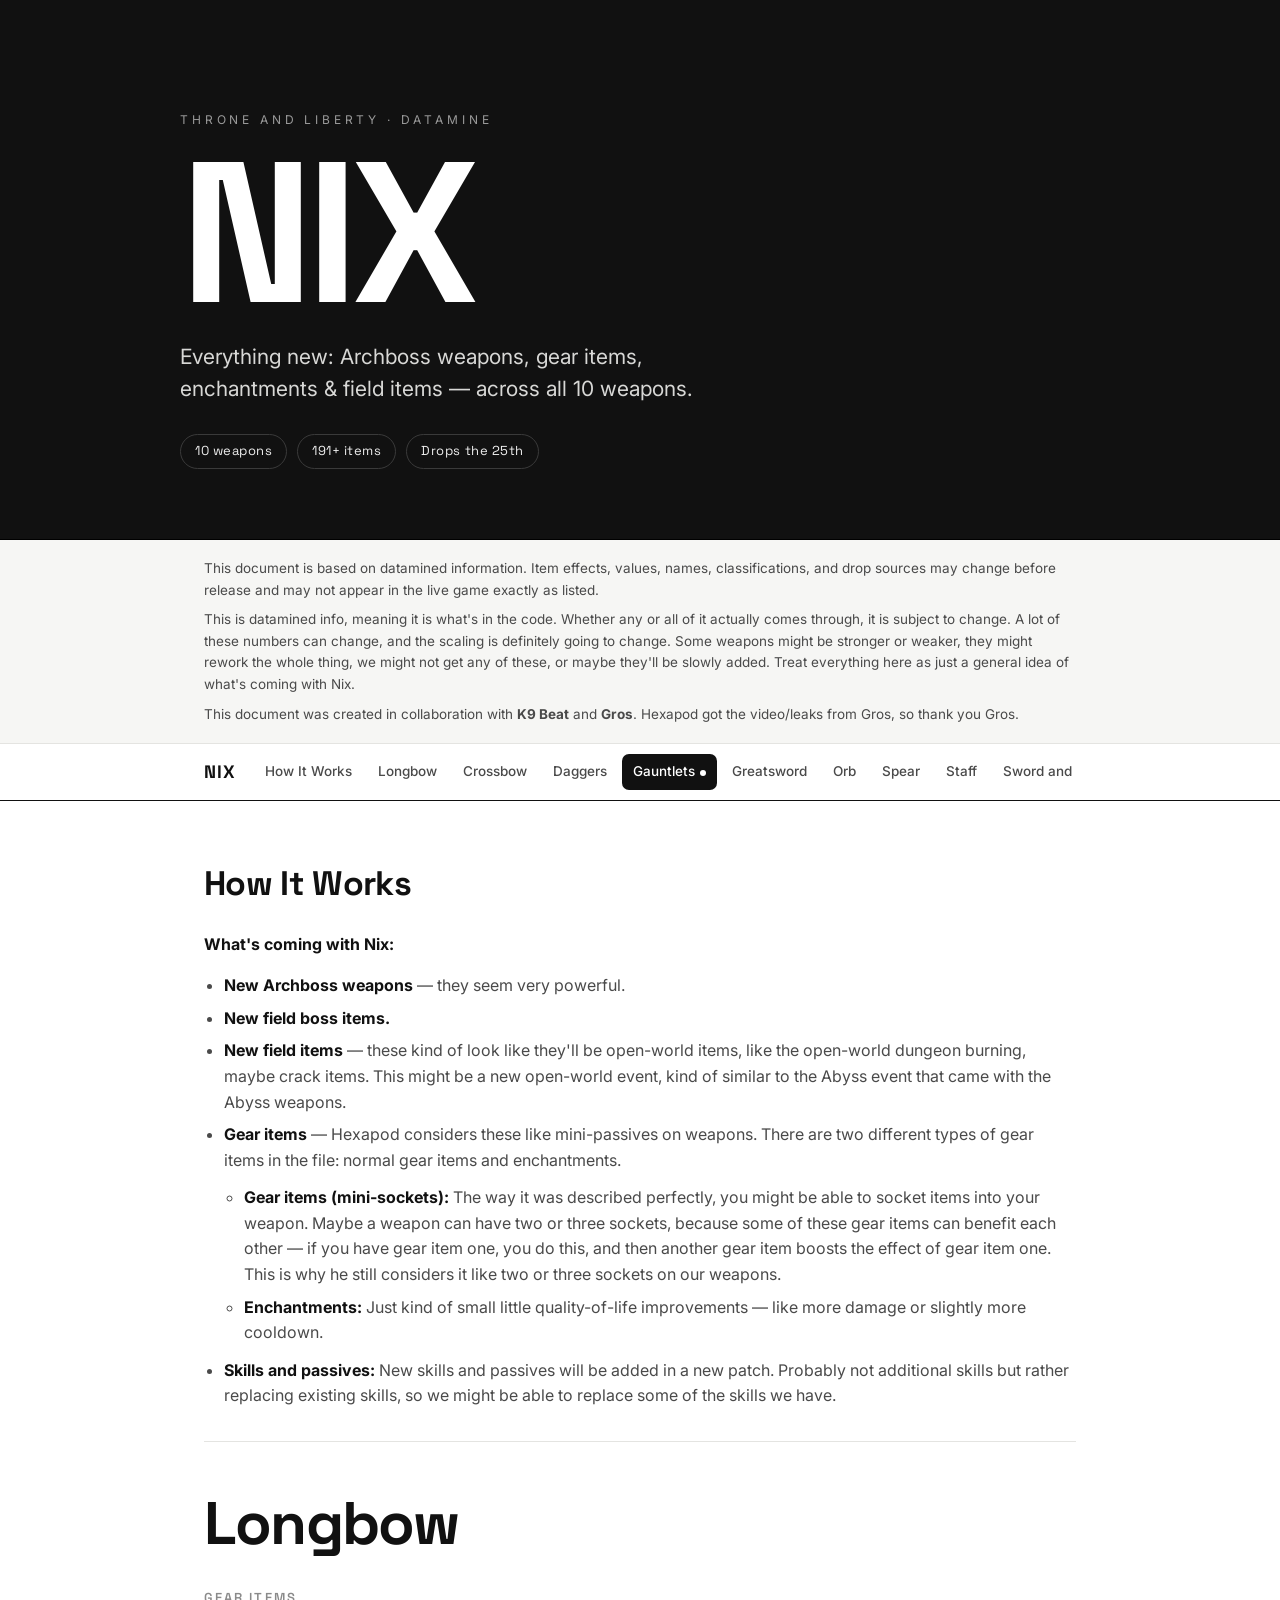
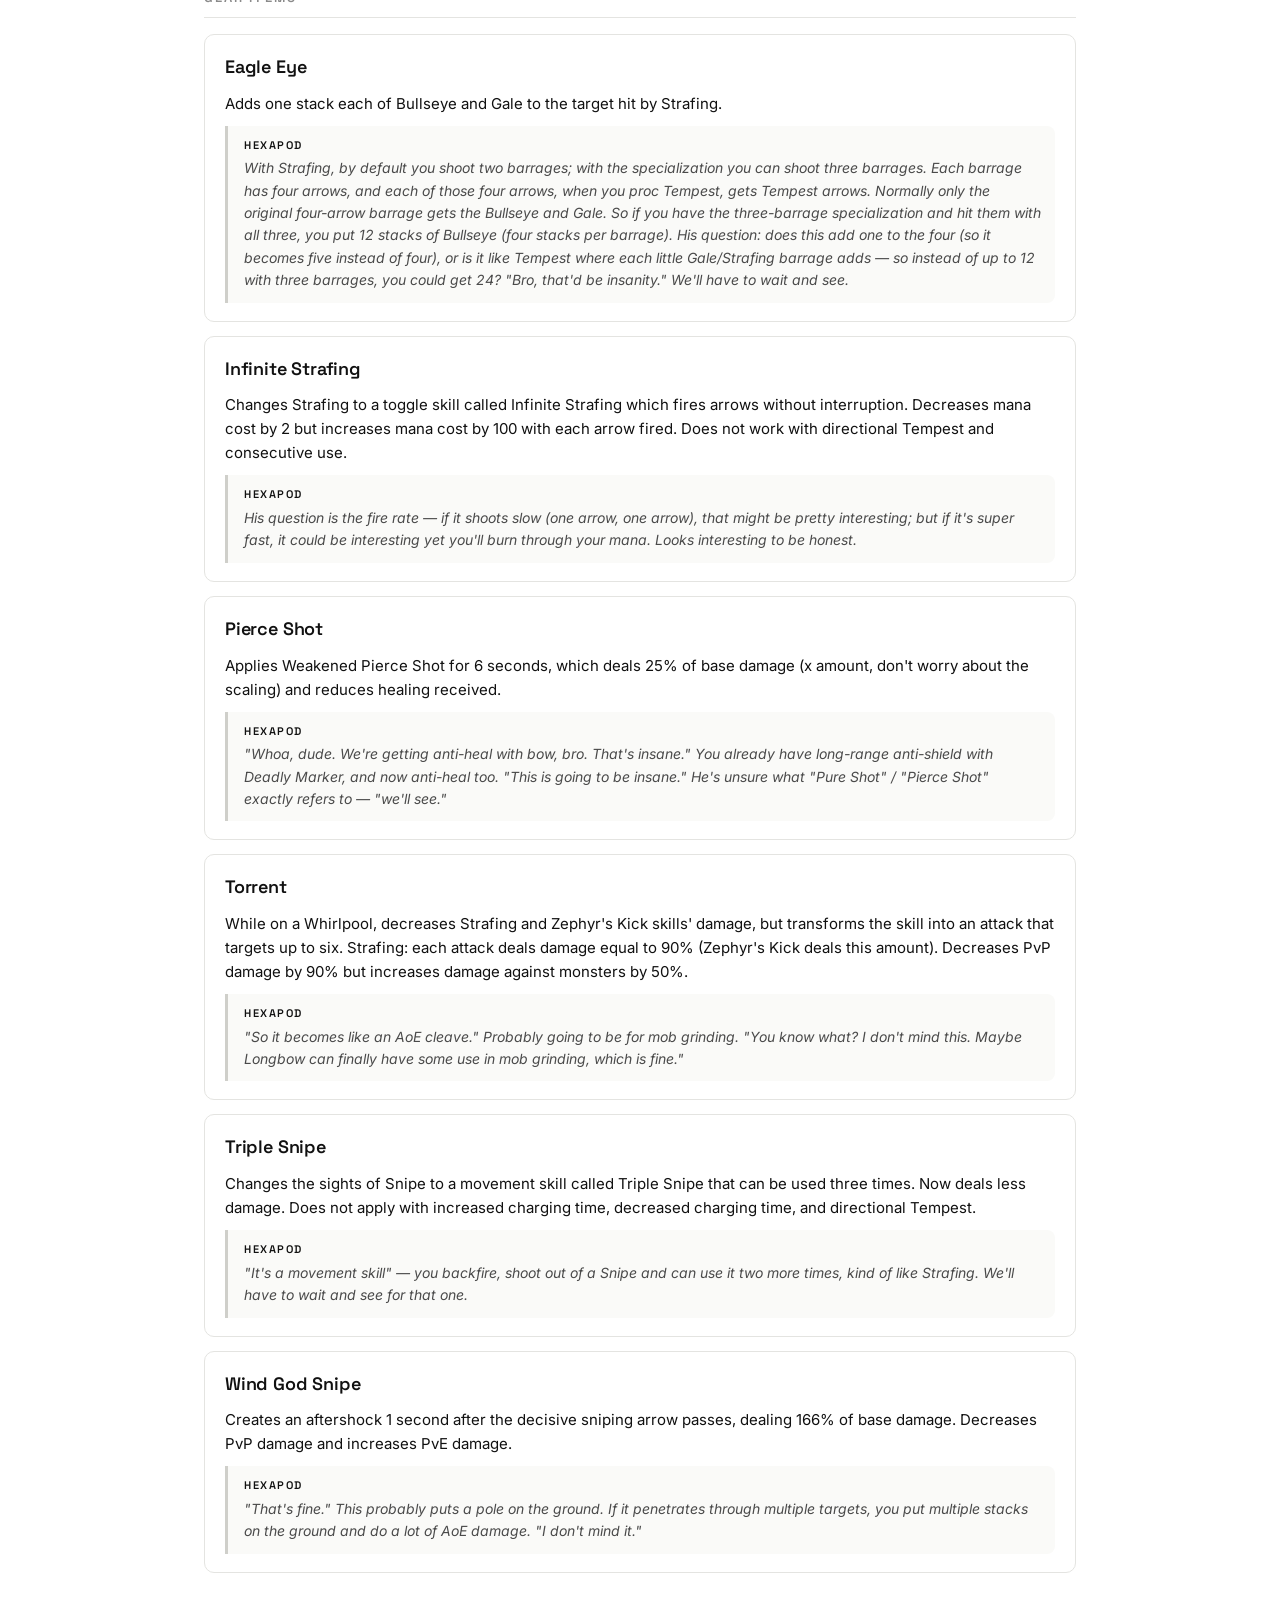
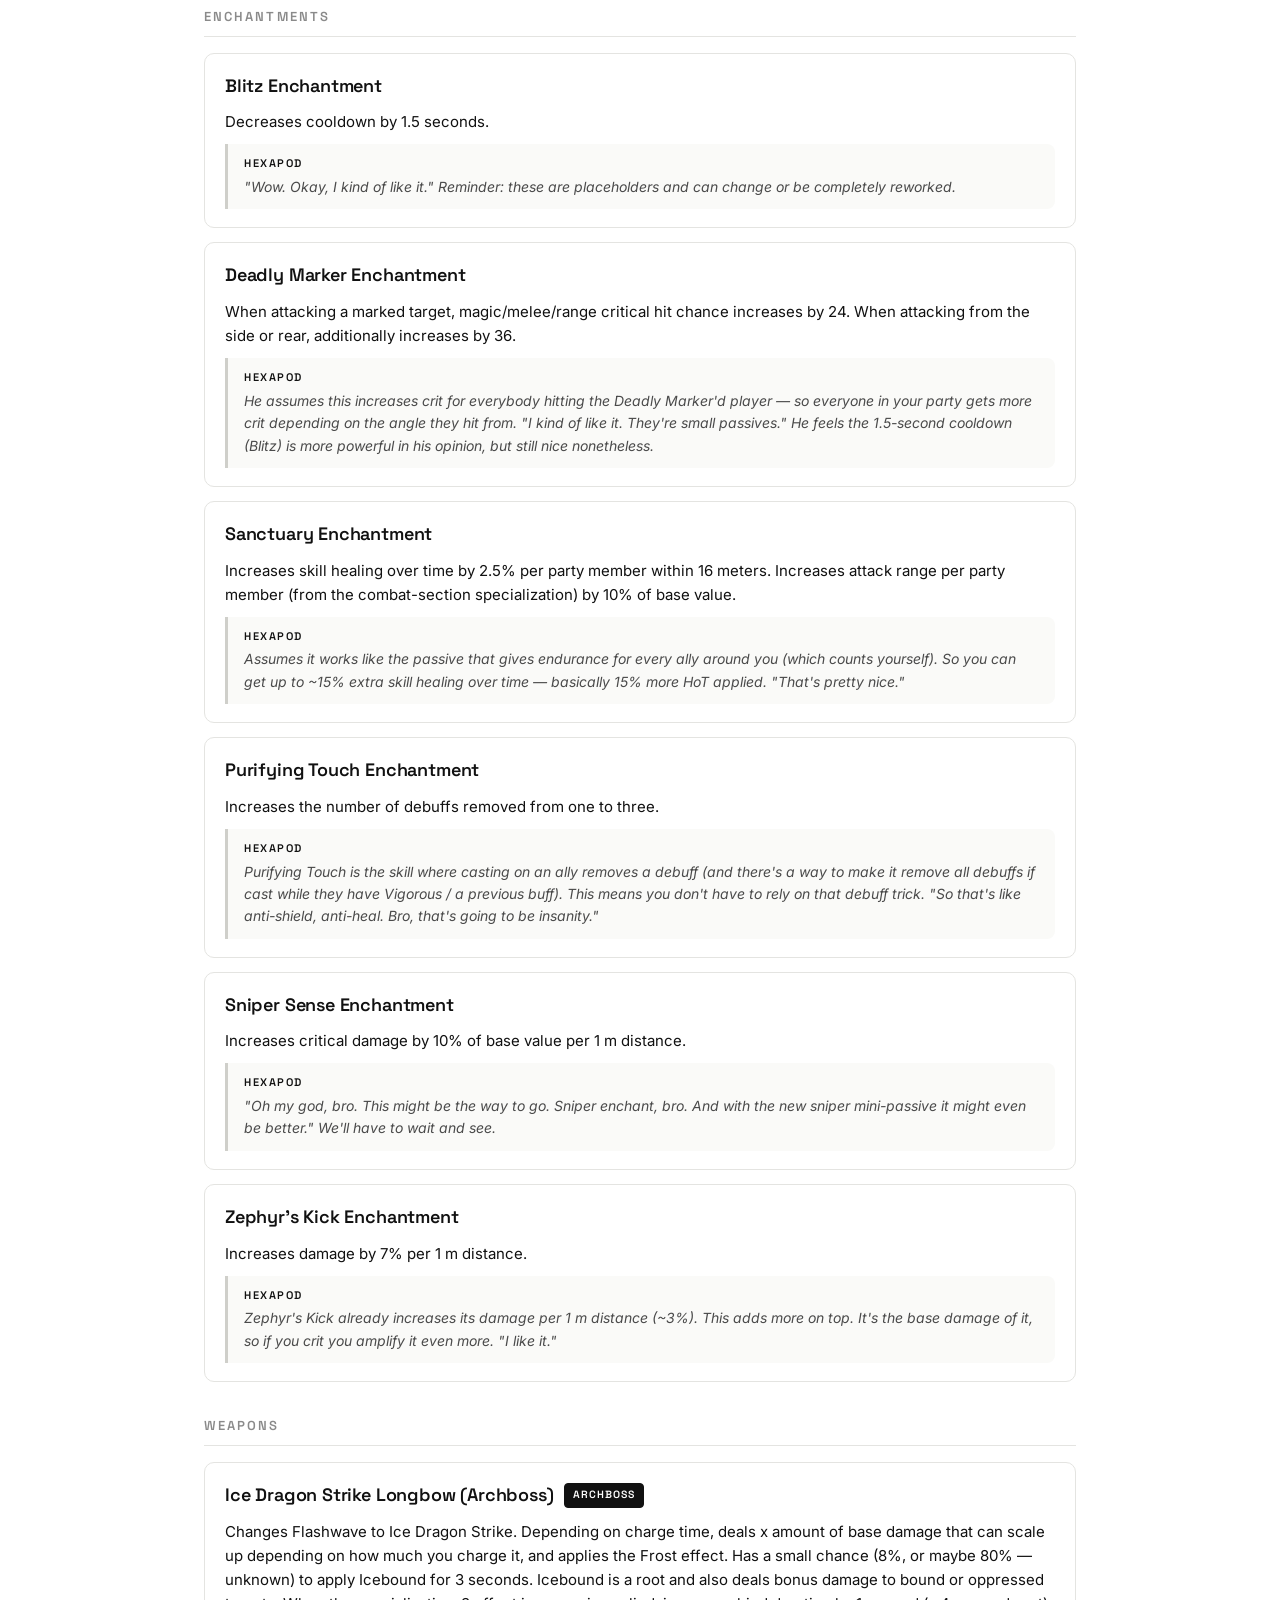
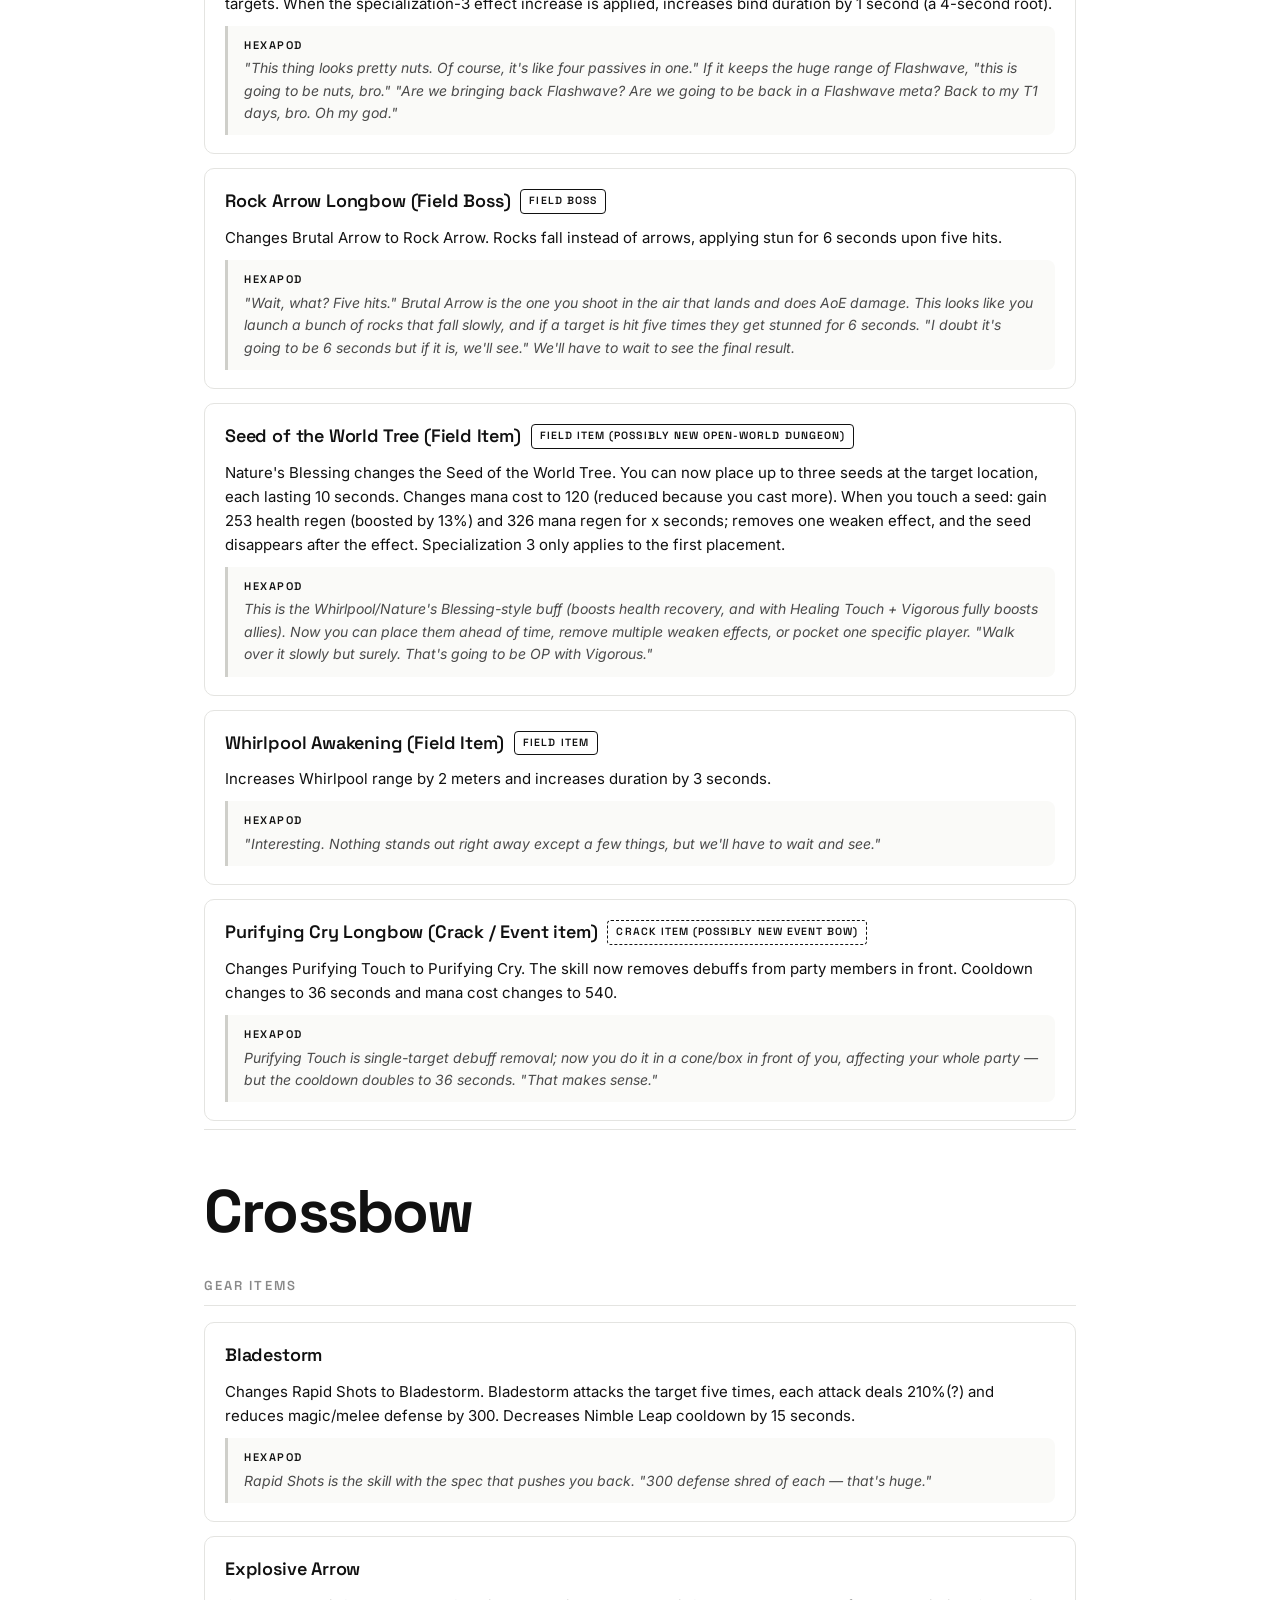
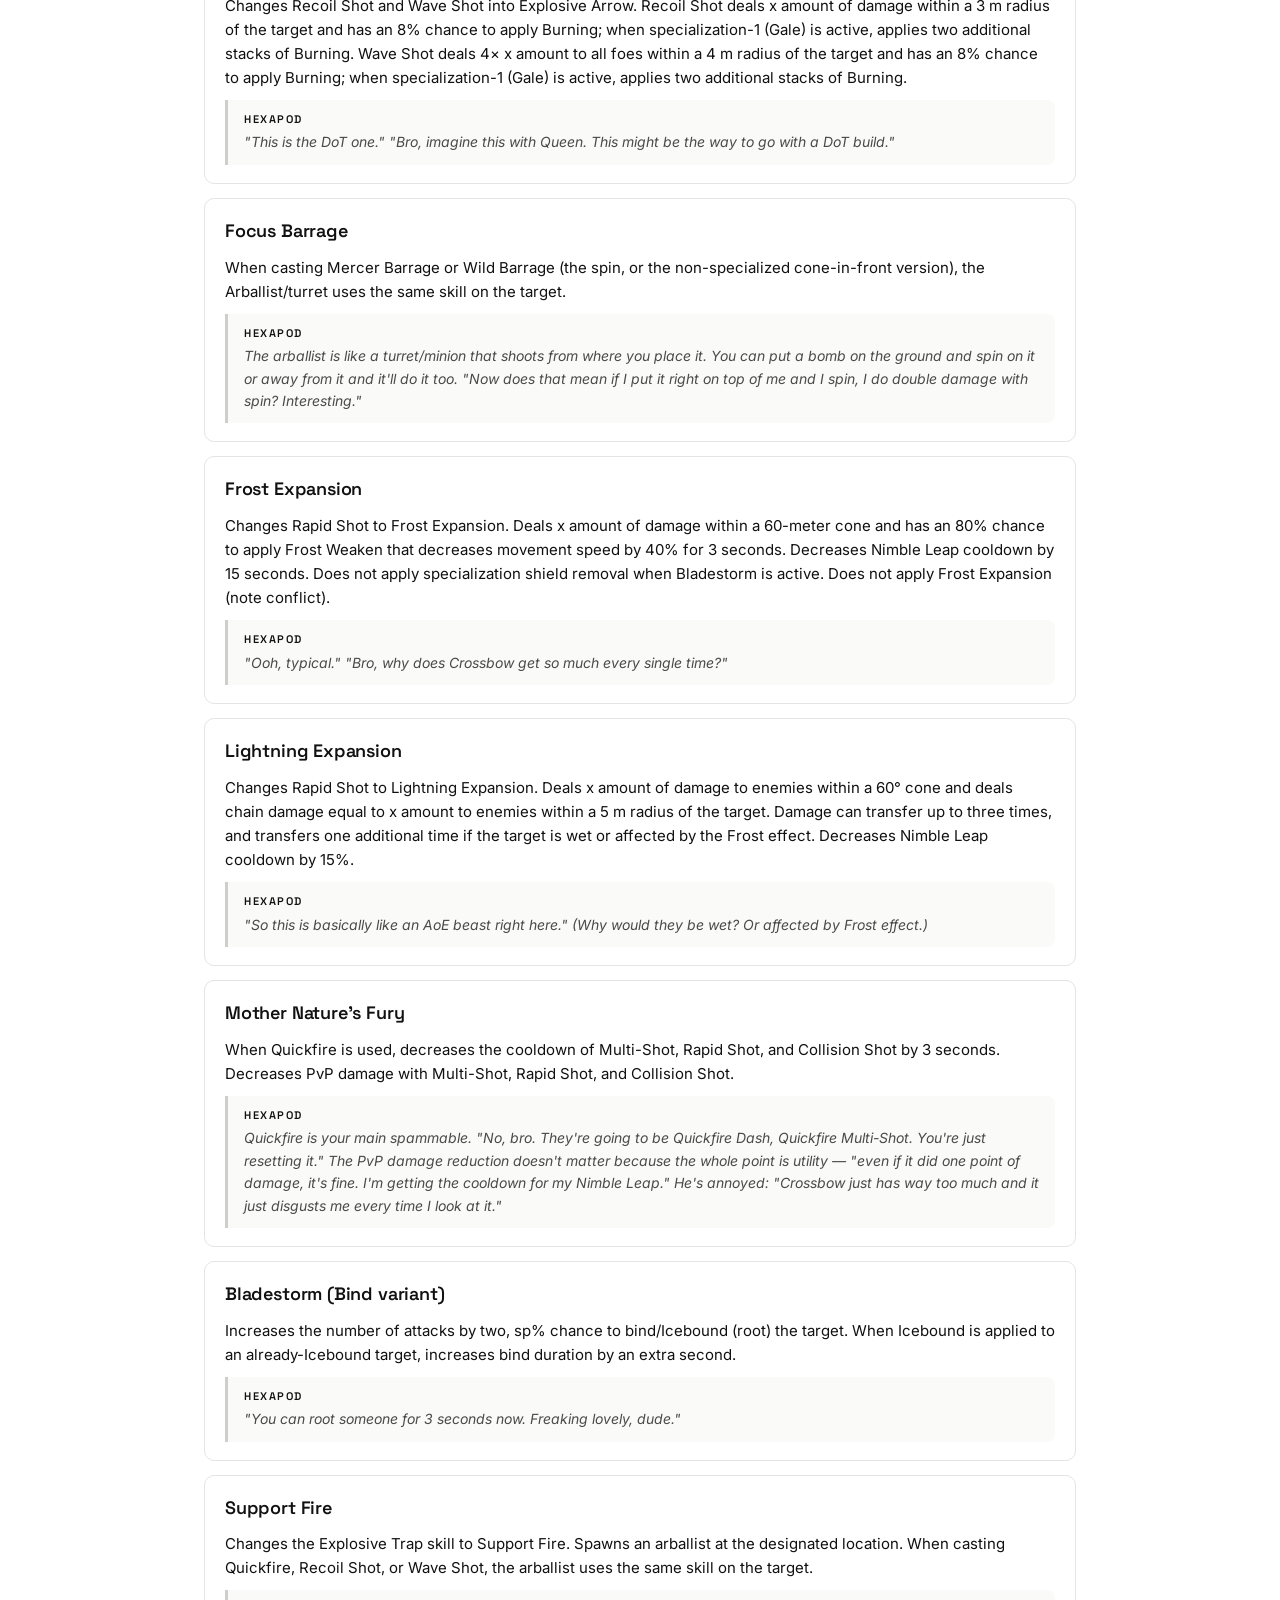
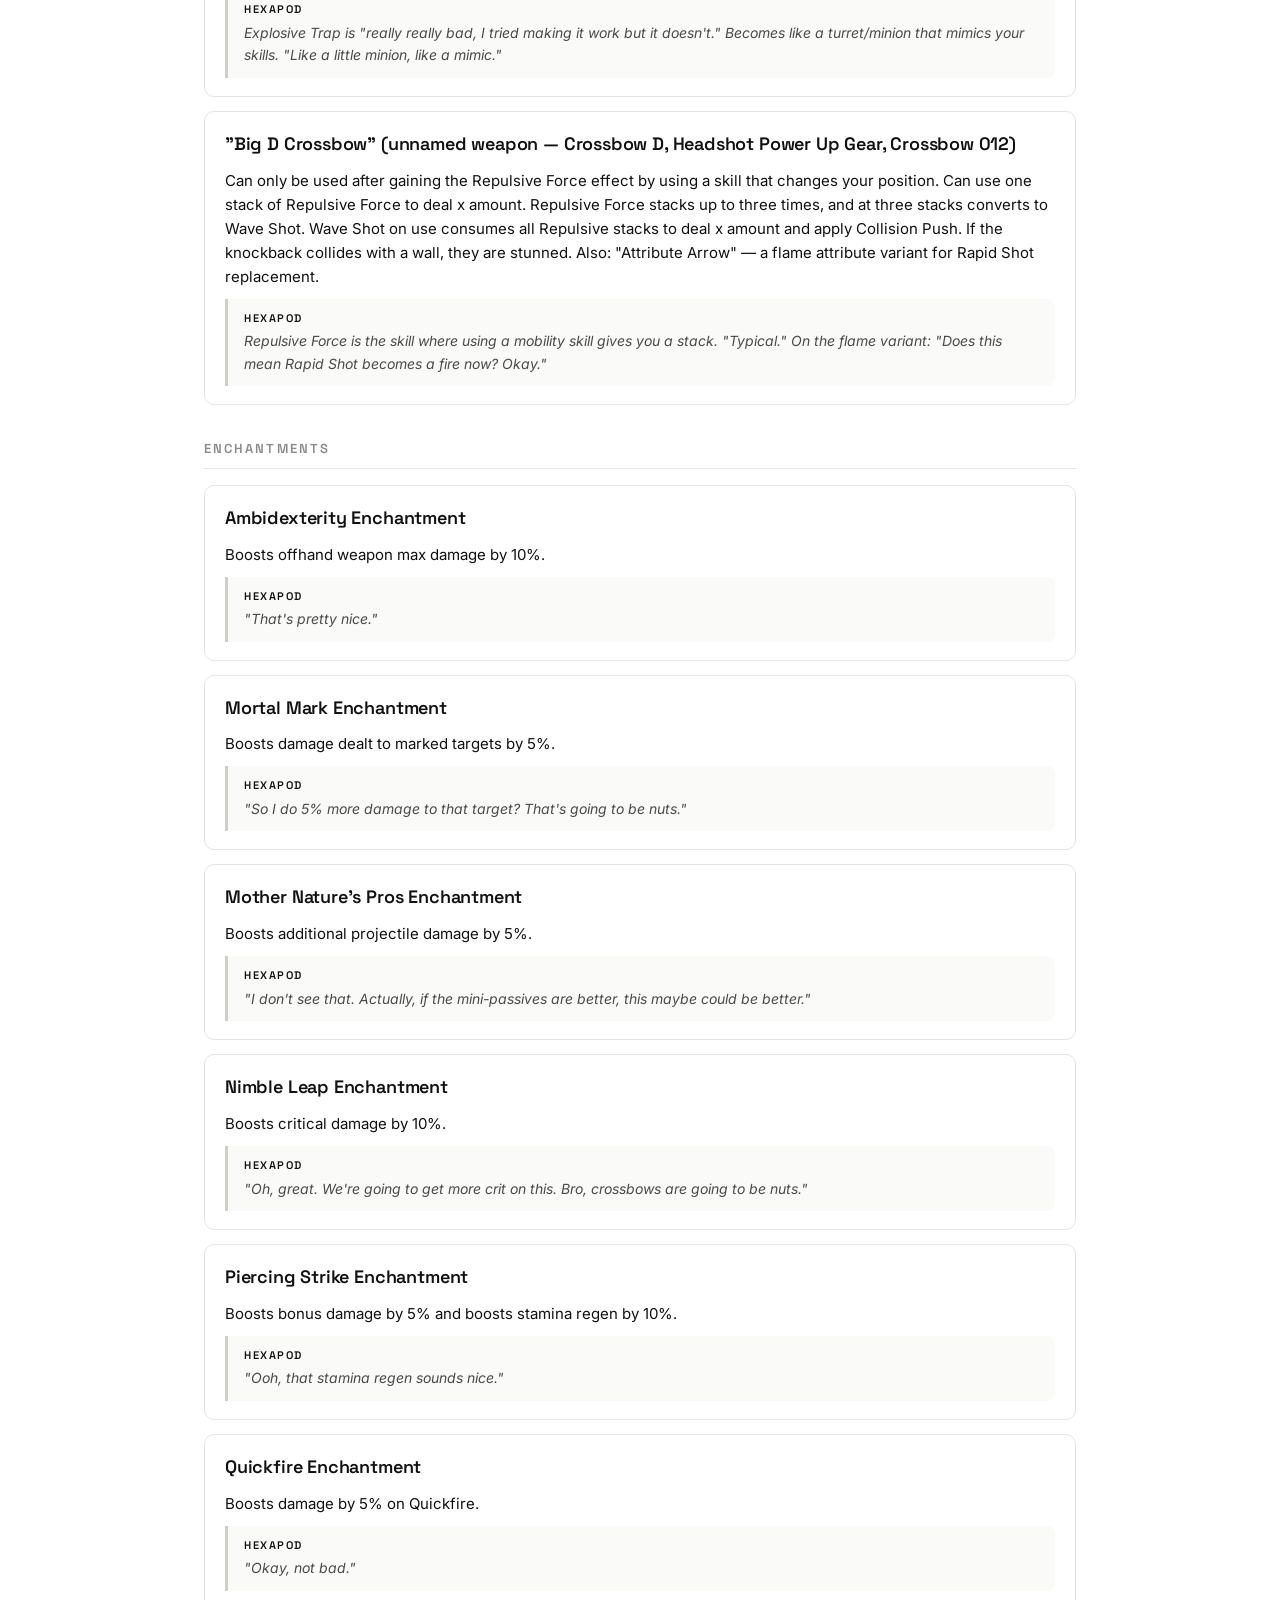
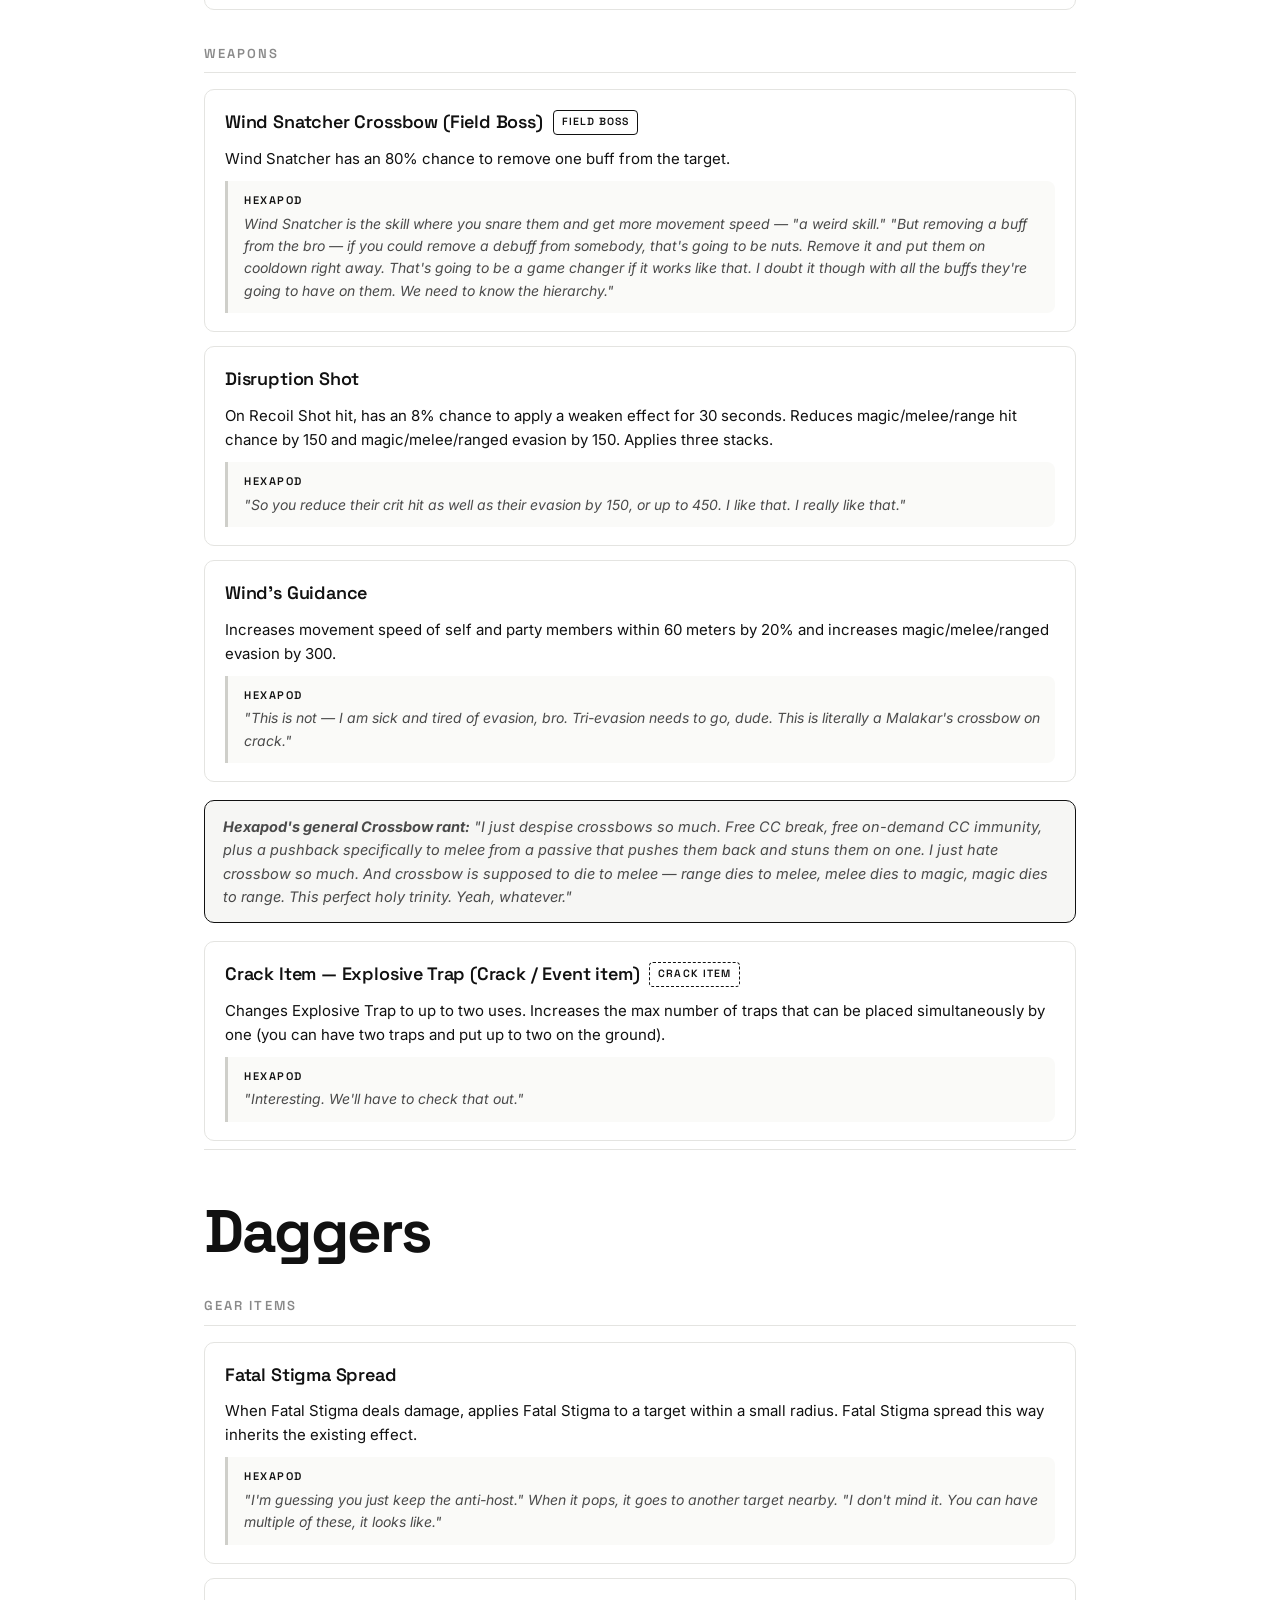
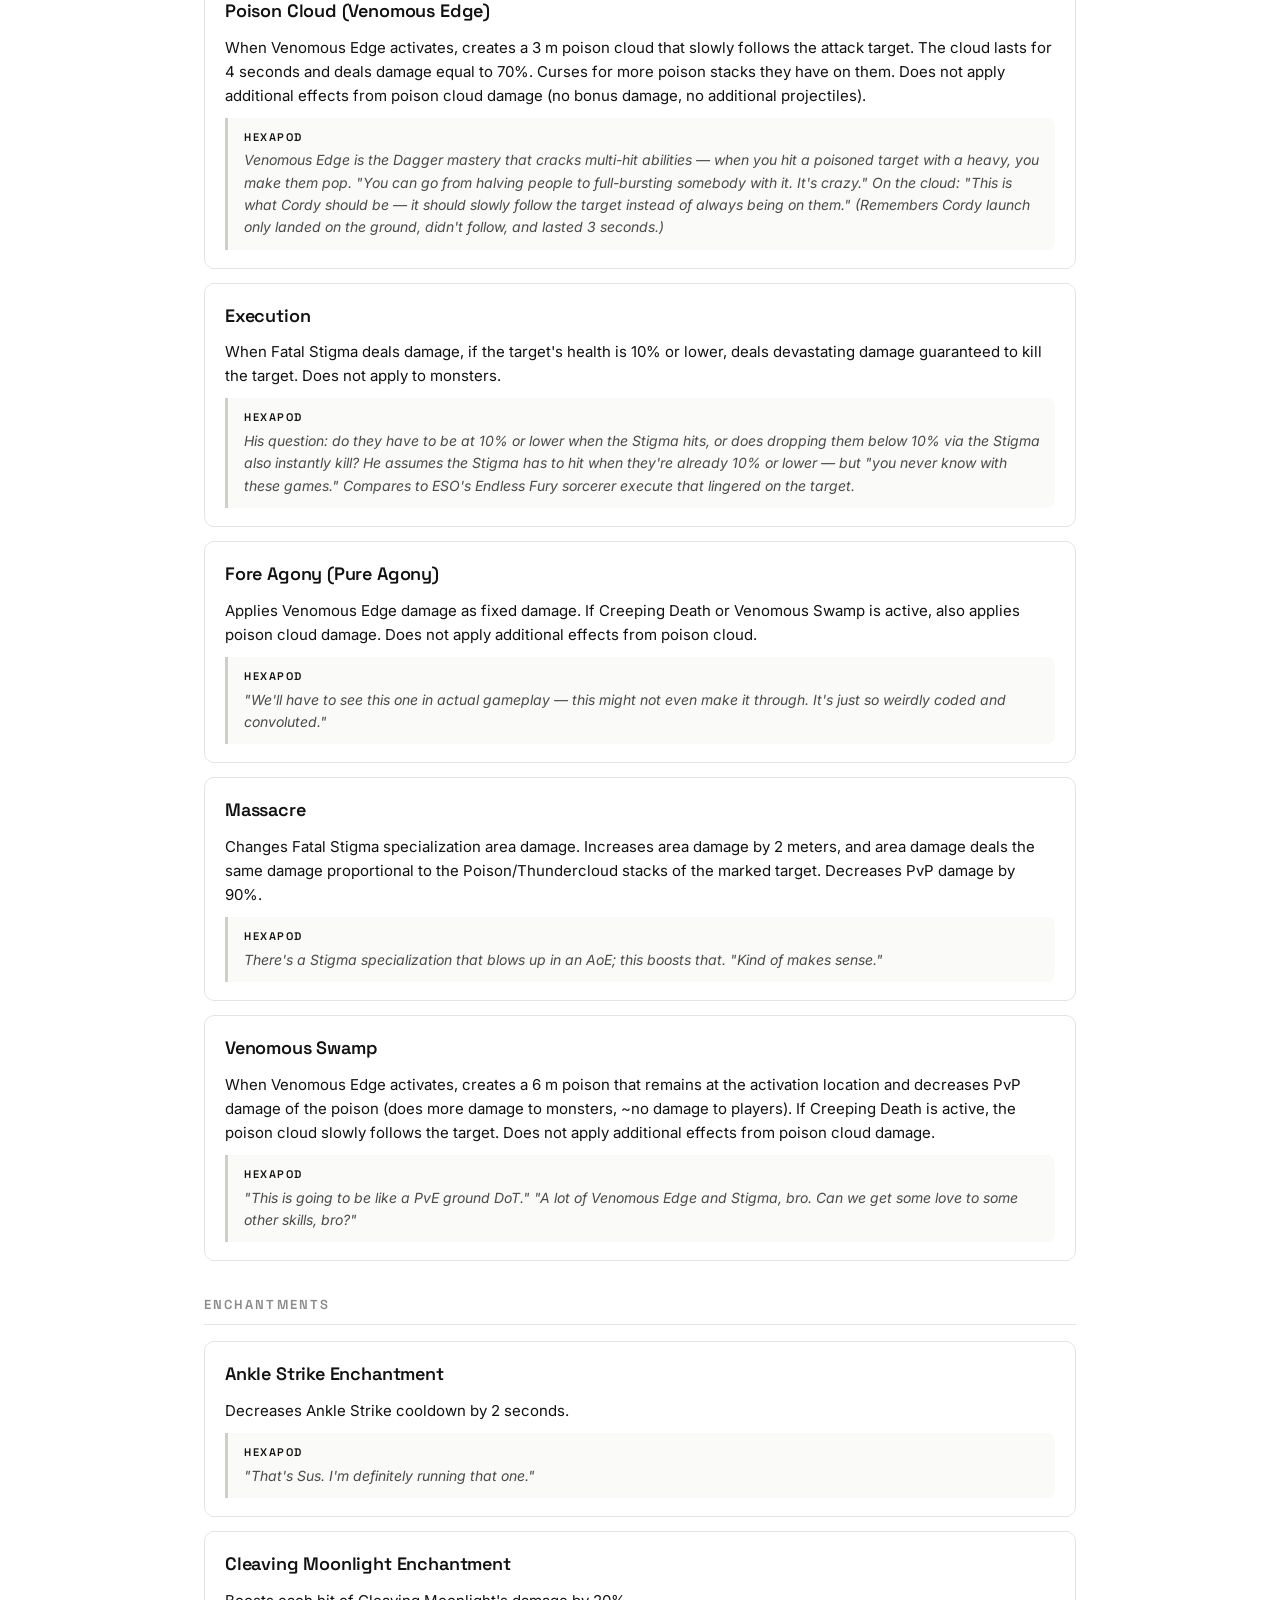
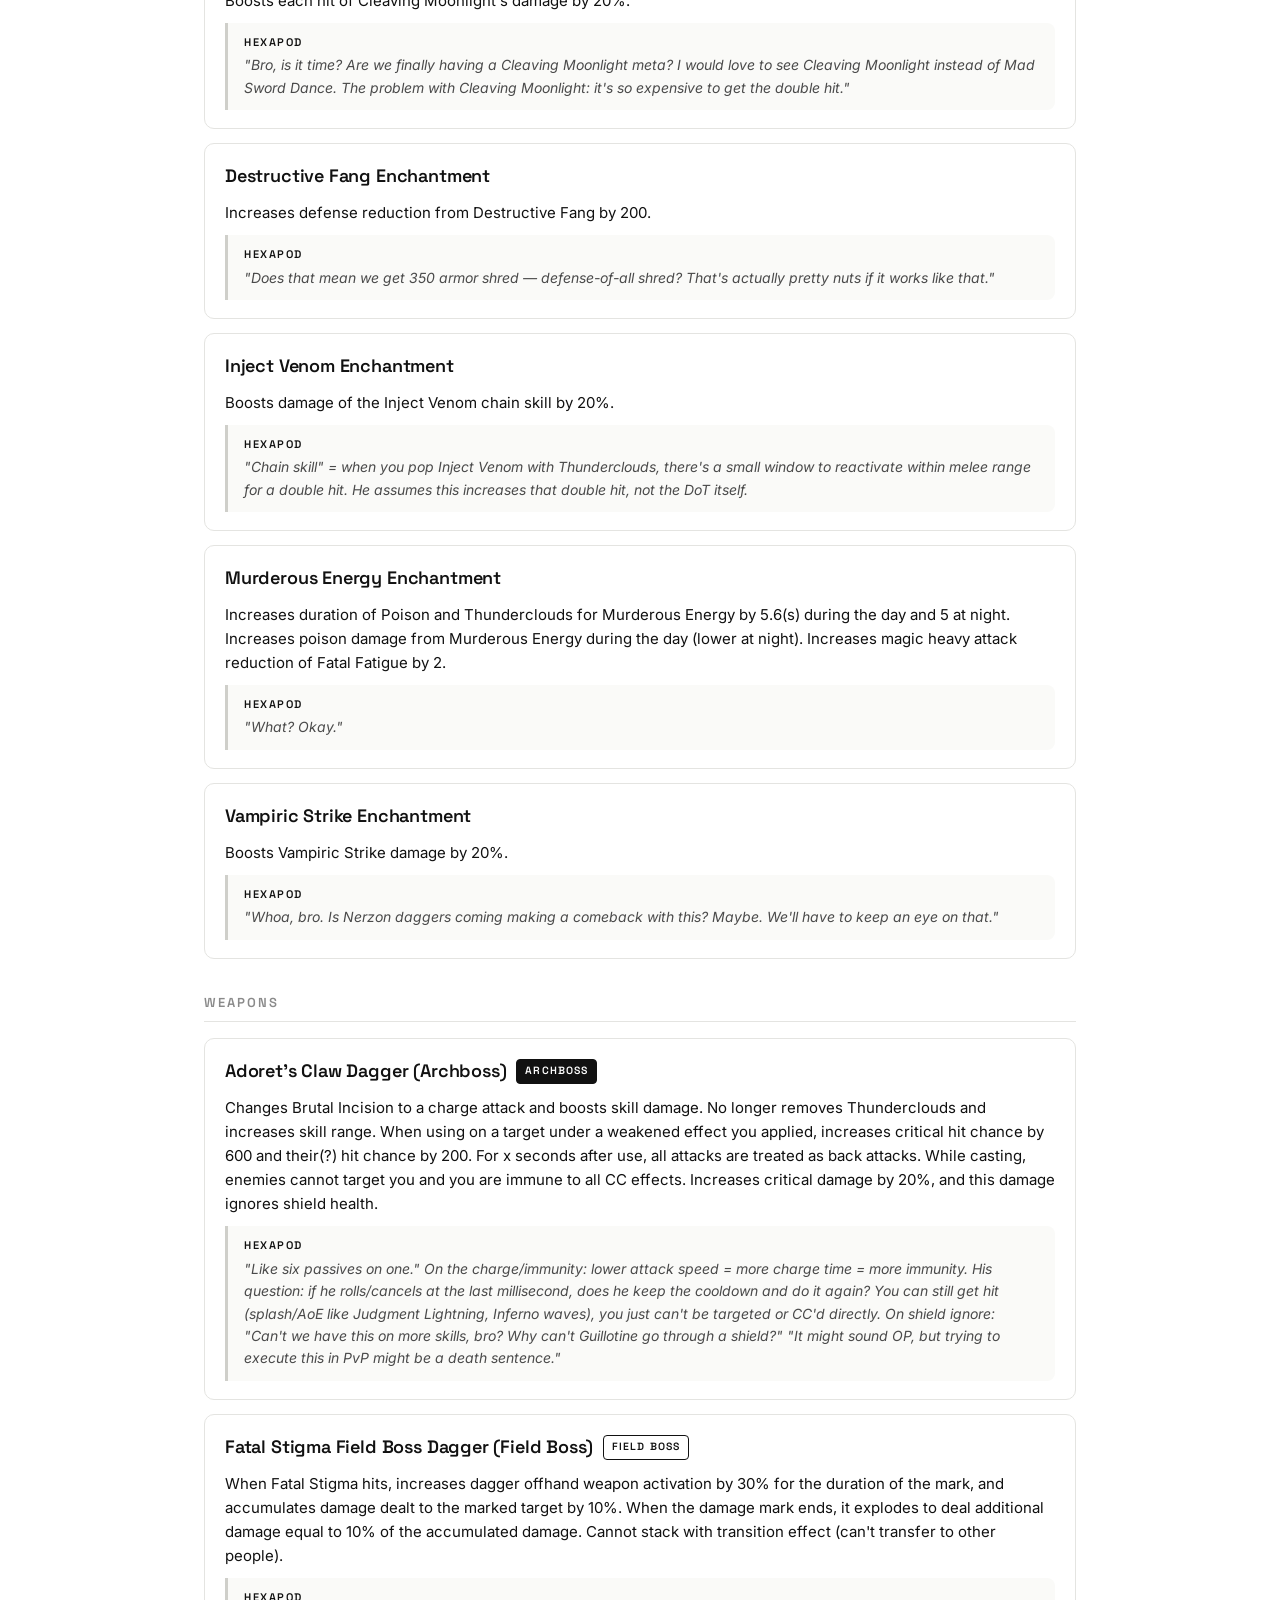
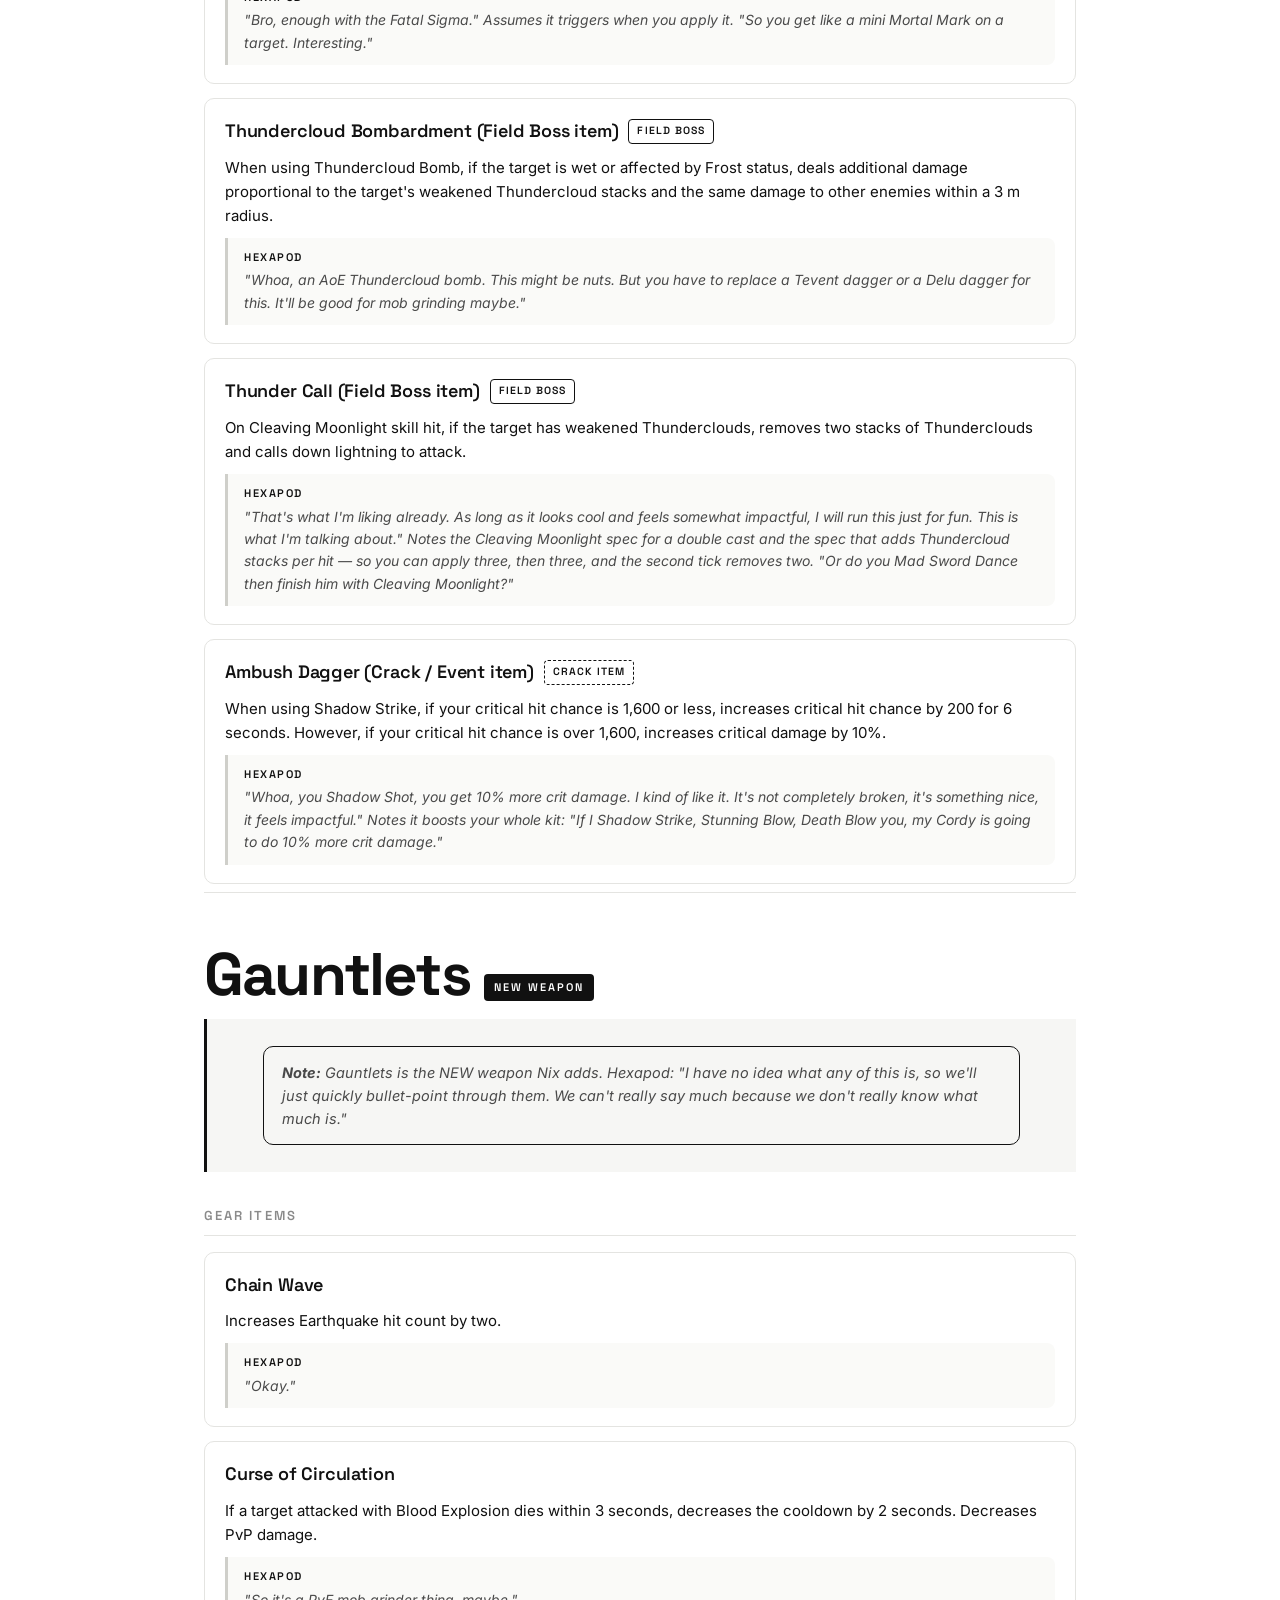
==== index.html @ 2063fff7 "feat: NIX datamine guide — single-page black & white site All datamined Nix content for Throne and L" ====
<!DOCTYPE html>
<html lang="en">
<head>
<meta charset="UTF-8">
<meta name="viewport" content="width=device-width, initial-scale=1.0">
<title>NIX · Throne and Liberty — Everything New</title>
<meta name="description" content="All the datamined content coming in the Nix expansion for Throne and Liberty: new weapon, gear items, enchantments, Archboss weapons.">
<link rel="preconnect" href="https://fonts.googleapis.com">
<link rel="preconnect" href="https://fonts.gstatic.com" crossorigin>
<link href="https://fonts.googleapis.com/css2?family=Space+Grotesk:wght@400;500;600;700&family=Inter:wght@400;500;600&display=swap" rel="stylesheet">
<link rel="stylesheet" href="style.css">
</head>
<body>
<header class="hero">
  <div class="hero__inner">
    <p class="hero__eyebrow">Throne and Liberty · Datamine</p>
    <h1 class="hero__title">NIX</h1>
    <p class="hero__sub">Everything new: Archboss weapons, gear items, enchantments &amp; field items — across all 10 weapons.</p>
    <div class="hero__meta">
      <span>10 weapons</span>
      <span>191+ items</span>
      <span>Drops the 25th</span>
    </div>
  </div>
</header>

<div class="disclaimer">
  <div class="disclaimer__inner"><p>This document is based on datamined information. Item effects, values, names, classifications, and drop sources may change before release and may not appear in the live game exactly as listed.</p><p>This is datamined info, meaning it is what's in the code. Whether any or all of it actually comes through, it is subject to change. A lot of these numbers can change, and the scaling is definitely going to change. Some weapons might be stronger or weaker, they might rework the whole thing, we might not get any of these, or maybe they'll be slowly added. Treat everything here as just a general idea of what's coming with Nix.</p><p>This document was created in collaboration with <strong>K9 Beat</strong> and <strong>Gros</strong>. Hexapod got the video/leaks from Gros, so thank you Gros.</p></div>
</div>

<nav class="nav" id="nav">
  <div class="nav__inner">
    <span class="nav__brand">NIX</span>
    <div class="nav__links">
        <a href="#info" class="nav__link">How It Works</a>
        <a href="#longbow" class="nav__link">Longbow</a>
        <a href="#crossbow" class="nav__link">Crossbow</a>
        <a href="#daggers" class="nav__link">Daggers</a>
        <a href="#gauntlets" class="nav__link nav__link--new">Gauntlets<span class="dot" title="New weapon"></span></a>
        <a href="#greatsword" class="nav__link">Greatsword</a>
        <a href="#orb" class="nav__link">Orb</a>
        <a href="#spear" class="nav__link">Spear</a>
        <a href="#staff" class="nav__link">Staff</a>
        <a href="#sword-and-shield" class="nav__link">Sword and Shield</a>
        <a href="#wand" class="nav__link">Wand</a>
    </div>
  </div>
</nav>

<main class="main">
  <section class="info" id="info">
    <h2>How It Works</h2>
    <div class="info__body"><p><strong>What's coming with Nix:</strong></p><ul><li><strong>New Archboss weapons</strong> — they seem very powerful.</li><li><strong>New field boss items.</strong></li><li><strong>New field items</strong> — these kind of look like they'll be open-world items, like the open-world dungeon burning, maybe crack items. This might be a new open-world event, kind of similar to the Abyss event that came with the Abyss weapons.</li><li><strong>Gear items</strong> — Hexapod considers these like mini-passives on weapons. There are two different types of gear items in the file: normal gear items and enchantments.</li><ul><li><strong>Gear items (mini-sockets):</strong> The way it was described perfectly, you might be able to socket items into your weapon. Maybe a weapon can have two or three sockets, because some of these gear items can benefit each other — if you have gear item one, you do this, and then another gear item boosts the effect of gear item one. This is why he still considers it like two or three sockets on our weapons.</li><li><strong>Enchantments:</strong> Just kind of small little quality-of-life improvements — like more damage or slightly more cooldown.</li></ul><li><strong>Skills and passives:</strong> New skills and passives will be added in a new patch. Probably not additional skills but rather replacing existing skills, so we might be able to replace some of the skills we have.</li></ul></div>
  </section>

  <section class="weapon" id="longbow">
      <div class="weapon__head">
        <h2>Longbow</h2>
        
      </div>
      
      <div class="subsection">
      <h3 class="sub-title">Gear Items</h3>
      <div class="items"><article class="item">
      <header class="item__head"><h4>Eagle Eye</h4></header>
      <p class="effect">Adds one stack each of Bullseye and Gale to the target hit by Strafing.</p><div class="note"><span class="note__who">Hexapod</span>With Strafing, by default you shoot two barrages; with the specialization you can shoot three barrages. Each barrage has four arrows, and each of those four arrows, when you proc Tempest, gets Tempest arrows. Normally only the original four-arrow barrage gets the Bullseye and Gale. So if you have the three-barrage specialization and hit them with all three, you put 12 stacks of Bullseye (four stacks per barrage). His question: does this add one to the four (so it becomes five instead of four), or is it like Tempest where each little Gale/Strafing barrage adds — so instead of up to 12 with three barrages, you could get 24? "Bro, that'd be insanity." We'll have to wait and see.</div>
    </article>
<article class="item">
      <header class="item__head"><h4>Infinite Strafing</h4></header>
      <p class="effect">Changes Strafing to a toggle skill called Infinite Strafing which fires arrows without interruption. Decreases mana cost by 2 but increases mana cost by 100 with each arrow fired. Does not work with directional Tempest and consecutive use.</p><div class="note"><span class="note__who">Hexapod</span>His question is the fire rate — if it shoots slow (one arrow, one arrow), that might be pretty interesting; but if it's super fast, it could be interesting yet you'll burn through your mana. Looks interesting to be honest.</div>
    </article>
<article class="item">
      <header class="item__head"><h4>Pierce Shot</h4></header>
      <p class="effect">Applies Weakened Pierce Shot for 6 seconds, which deals 25% of base damage (x amount, don't worry about the scaling) and reduces healing received.</p><div class="note"><span class="note__who">Hexapod</span>"Whoa, dude. We're getting anti-heal with bow, bro. That's insane." You already have long-range anti-shield with Deadly Marker, and now anti-heal too. "This is going to be insane." He's unsure what "Pure Shot" / "Pierce Shot" exactly refers to — "we'll see."</div>
    </article>
<article class="item">
      <header class="item__head"><h4>Torrent</h4></header>
      <p class="effect">While on a Whirlpool, decreases Strafing and Zephyr's Kick skills' damage, but transforms the skill into an attack that targets up to six. Strafing: each attack deals damage equal to 90% (Zephyr's Kick deals this amount). Decreases PvP damage by 90% but increases damage against monsters by 50%.</p><div class="note"><span class="note__who">Hexapod</span>"So it becomes like an AoE cleave." Probably going to be for mob grinding. "You know what? I don't mind this. Maybe Longbow can finally have some use in mob grinding, which is fine."</div>
    </article>
<article class="item">
      <header class="item__head"><h4>Triple Snipe</h4></header>
      <p class="effect">Changes the sights of Snipe to a movement skill called Triple Snipe that can be used three times. Now deals less damage. Does not apply with increased charging time, decreased charging time, and directional Tempest.</p><div class="note"><span class="note__who">Hexapod</span>"It's a movement skill" — you backfire, shoot out of a Snipe and can use it two more times, kind of like Strafing. We'll have to wait and see for that one.</div>
    </article>
<article class="item">
      <header class="item__head"><h4>Wind God Snipe</h4></header>
      <p class="effect">Creates an aftershock 1 second after the decisive sniping arrow passes, dealing 166% of base damage. Decreases PvP damage and increases PvE damage.</p><div class="note"><span class="note__who">Hexapod</span>"That's fine." This probably puts a pole on the ground. If it penetrates through multiple targets, you put multiple stacks on the ground and do a lot of AoE damage. "I don't mind it."</div>
    </article></div>
    </div>
<div class="subsection">
      <h3 class="sub-title">Enchantments</h3>
      <div class="items"><article class="item">
      <header class="item__head"><h4>Blitz Enchantment</h4></header>
      <p class="effect">Decreases cooldown by 1.5 seconds.</p><div class="note"><span class="note__who">Hexapod</span>"Wow. Okay, I kind of like it." Reminder: these are placeholders and can change or be completely reworked.</div>
    </article>
<article class="item">
      <header class="item__head"><h4>Deadly Marker Enchantment</h4></header>
      <p class="effect">When attacking a marked target, magic/melee/range critical hit chance increases by 24. When attacking from the side or rear, additionally increases by 36.</p><div class="note"><span class="note__who">Hexapod</span>He assumes this increases crit for everybody hitting the Deadly Marker'd player — so everyone in your party gets more crit depending on the angle they hit from. "I kind of like it. They're small passives." He feels the 1.5-second cooldown (Blitz) is more powerful in his opinion, but still nice nonetheless.</div>
    </article>
<article class="item">
      <header class="item__head"><h4>Sanctuary Enchantment</h4></header>
      <p class="effect">Increases skill healing over time by 2.5% per party member within 16 meters. Increases attack range per party member (from the combat-section specialization) by 10% of base value.</p><div class="note"><span class="note__who">Hexapod</span>Assumes it works like the passive that gives endurance for every ally around you (which counts yourself). So you can get up to ~15% extra skill healing over time — basically 15% more HoT applied. "That's pretty nice."</div>
    </article>
<article class="item">
      <header class="item__head"><h4>Purifying Touch Enchantment</h4></header>
      <p class="effect">Increases the number of debuffs removed from one to three.</p><div class="note"><span class="note__who">Hexapod</span>Purifying Touch is the skill where casting on an ally removes a debuff (and there's a way to make it remove all debuffs if cast while they have Vigorous / a previous buff). This means you don't have to rely on that debuff trick. "So that's like anti-shield, anti-heal. Bro, that's going to be insanity."</div>
    </article>
<article class="item">
      <header class="item__head"><h4>Sniper Sense Enchantment</h4></header>
      <p class="effect">Increases critical damage by 10% of base value per 1 m distance.</p><div class="note"><span class="note__who">Hexapod</span>"Oh my god, bro. This might be the way to go. Sniper enchant, bro. And with the new sniper mini-passive it might even be better." We'll have to wait and see.</div>
    </article>
<article class="item">
      <header class="item__head"><h4>Zephyr's Kick Enchantment</h4></header>
      <p class="effect">Increases damage by 7% per 1 m distance.</p><div class="note"><span class="note__who">Hexapod</span>Zephyr's Kick already increases its damage per 1 m distance (~3%). This adds more on top. It's the base damage of it, so if you crit you amplify it even more. "I like it."</div>
    </article></div>
    </div>
<div class="subsection">
      <h3 class="sub-title">Weapons</h3>
      <div class="items"><article class="item">
      <header class="item__head"><h4>Ice Dragon Strike Longbow (Archboss)</h4><span class="badge badge--archboss">Archboss</span></header>
      <p class="effect">Changes Flashwave to Ice Dragon Strike. Depending on charge time, deals x amount of base damage that can scale up depending on how much you charge it, and applies the Frost effect. Has a small chance (8%, or maybe 80% — unknown) to apply Icebound for 3 seconds. Icebound is a root and also deals bonus damage to bound or oppressed targets. When the specialization-3 effect increase is applied, increases bind duration by 1 second (a 4-second root).</p><div class="note"><span class="note__who">Hexapod</span>"This thing looks pretty nuts. Of course, it's like four passives in one." If it keeps the huge range of Flashwave, "this is going to be nuts, bro." "Are we bringing back Flashwave? Are we going to be back in a Flashwave meta? Back to my T1 days, bro. Oh my god."</div>
    </article>
<article class="item">
      <header class="item__head"><h4>Rock Arrow Longbow (Field Boss)</h4><span class="badge badge--field">Field Boss</span></header>
      <p class="effect">Changes Brutal Arrow to Rock Arrow. Rocks fall instead of arrows, applying stun for 6 seconds upon five hits.</p><div class="note"><span class="note__who">Hexapod</span>"Wait, what? Five hits." Brutal Arrow is the one you shoot in the air that lands and does AoE damage. This looks like you launch a bunch of rocks that fall slowly, and if a target is hit five times they get stunned for 6 seconds. "I doubt it's going to be 6 seconds but if it is, we'll see." We'll have to wait to see the final result.</div>
    </article>
<article class="item">
      <header class="item__head"><h4>Seed of the World Tree (Field Item)</h4><span class="badge badge--field">Field item (possibly new open-world dungeon)</span></header>
      <p class="effect">Nature's Blessing changes the Seed of the World Tree. You can now place up to three seeds at the target location, each lasting 10 seconds. Changes mana cost to 120 (reduced because you cast more). When you touch a seed: gain 253 health regen (boosted by 13%) and 326 mana regen for x seconds; removes one weaken effect, and the seed disappears after the effect. Specialization 3 only applies to the first placement.</p><div class="note"><span class="note__who">Hexapod</span>This is the Whirlpool/Nature's Blessing-style buff (boosts health recovery, and with Healing Touch + Vigorous fully boosts allies). Now you can place them ahead of time, remove multiple weaken effects, or pocket one specific player. "Walk over it slowly but surely. That's going to be OP with Vigorous."</div>
    </article>
<article class="item">
      <header class="item__head"><h4>Whirlpool Awakening (Field Item)</h4><span class="badge badge--field">Field item</span></header>
      <p class="effect">Increases Whirlpool range by 2 meters and increases duration by 3 seconds.</p><div class="note"><span class="note__who">Hexapod</span>"Interesting. Nothing stands out right away except a few things, but we'll have to wait and see."</div>
    </article>
<article class="item">
      <header class="item__head"><h4>Purifying Cry Longbow (Crack / Event item)</h4><span class="badge badge--crack">Crack item (possibly new event bow)</span></header>
      <p class="effect">Changes Purifying Touch to Purifying Cry. The skill now removes debuffs from party members in front. Cooldown changes to 36 seconds and mana cost changes to 540.</p><div class="note"><span class="note__who">Hexapod</span>Purifying Touch is single-target debuff removal; now you do it in a cone/box in front of you, affecting your whole party — but the cooldown doubles to 36 seconds. "That makes sense."</div>
    </article></div>
    </div>
    </section>
<section class="weapon" id="crossbow">
      <div class="weapon__head">
        <h2>Crossbow</h2>
        
      </div>
      
      <div class="subsection">
      <h3 class="sub-title">Gear Items</h3>
      <div class="items"><article class="item">
      <header class="item__head"><h4>Bladestorm</h4></header>
      <p class="effect">Changes Rapid Shots to Bladestorm. Bladestorm attacks the target five times, each attack deals 210%(?) and reduces magic/melee defense by 300. Decreases Nimble Leap cooldown by 15 seconds.</p><div class="note"><span class="note__who">Hexapod</span>Rapid Shots is the skill with the spec that pushes you back. "300 defense shred of each — that's huge."</div>
    </article>
<article class="item">
      <header class="item__head"><h4>Explosive Arrow</h4></header>
      <p class="effect">Changes Recoil Shot and Wave Shot into Explosive Arrow. Recoil Shot deals x amount of damage within a 3 m radius of the target and has an 8% chance to apply Burning; when specialization-1 (Gale) is active, applies two additional stacks of Burning. Wave Shot deals 4× x amount to all foes within a 4 m radius of the target and has an 8% chance to apply Burning; when specialization-1 (Gale) is active, applies two additional stacks of Burning.</p><div class="note"><span class="note__who">Hexapod</span>"This is the DoT one." "Bro, imagine this with Queen. This might be the way to go with a DoT build."</div>
    </article>
<article class="item">
      <header class="item__head"><h4>Focus Barrage</h4></header>
      <p class="effect">When casting Mercer Barrage or Wild Barrage (the spin, or the non-specialized cone-in-front version), the Arballist/turret uses the same skill on the target.</p><div class="note"><span class="note__who">Hexapod</span>The arballist is like a turret/minion that shoots from where you place it. You can put a bomb on the ground and spin on it or away from it and it'll do it too. "Now does that mean if I put it right on top of me and I spin, I do double damage with spin? Interesting."</div>
    </article>
<article class="item">
      <header class="item__head"><h4>Frost Expansion</h4></header>
      <p class="effect">Changes Rapid Shot to Frost Expansion. Deals x amount of damage within a 60-meter cone and has an 80% chance to apply Frost Weaken that decreases movement speed by 40% for 3 seconds. Decreases Nimble Leap cooldown by 15 seconds. Does not apply specialization shield removal when Bladestorm is active. Does not apply Frost Expansion (note conflict).</p><div class="note"><span class="note__who">Hexapod</span>"Ooh, typical." "Bro, why does Crossbow get so much every single time?"</div>
    </article>
<article class="item">
      <header class="item__head"><h4>Lightning Expansion</h4></header>
      <p class="effect">Changes Rapid Shot to Lightning Expansion. Deals x amount of damage to enemies within a 60° cone and deals chain damage equal to x amount to enemies within a 5 m radius of the target. Damage can transfer up to three times, and transfers one additional time if the target is wet or affected by the Frost effect. Decreases Nimble Leap cooldown by 15%.</p><div class="note"><span class="note__who">Hexapod</span>"So this is basically like an AoE beast right here." (Why would they be wet? Or affected by Frost effect.)</div>
    </article>
<article class="item">
      <header class="item__head"><h4>Mother Nature's Fury</h4></header>
      <p class="effect">When Quickfire is used, decreases the cooldown of Multi-Shot, Rapid Shot, and Collision Shot by 3 seconds. Decreases PvP damage with Multi-Shot, Rapid Shot, and Collision Shot.</p><div class="note"><span class="note__who">Hexapod</span>Quickfire is your main spammable. "No, bro. They're going to be Quickfire Dash, Quickfire Multi-Shot. You're just resetting it." The PvP damage reduction doesn't matter because the whole point is utility — "even if it did one point of damage, it's fine. I'm getting the cooldown for my Nimble Leap." He's annoyed: "Crossbow just has way too much and it just disgusts me every time I look at it."</div>
    </article>
<article class="item">
      <header class="item__head"><h4>Bladestorm (Bind variant)</h4></header>
      <p class="effect">Increases the number of attacks by two, sp% chance to bind/Icebound (root) the target. When Icebound is applied to an already-Icebound target, increases bind duration by an extra second.</p><div class="note"><span class="note__who">Hexapod</span>"You can root someone for 3 seconds now. Freaking lovely, dude."</div>
    </article>
<article class="item">
      <header class="item__head"><h4>Support Fire</h4></header>
      <p class="effect">Changes the Explosive Trap skill to Support Fire. Spawns an arballist at the designated location. When casting Quickfire, Recoil Shot, or Wave Shot, the arballist uses the same skill on the target.</p><div class="note"><span class="note__who">Hexapod</span>Explosive Trap is "really really bad, I tried making it work but it doesn't." Becomes like a turret/minion that mimics your skills. "Like a little minion, like a mimic."</div>
    </article>
<article class="item">
      <header class="item__head"><h4>"Big D Crossbow" (unnamed weapon — Crossbow D, Headshot Power Up Gear, Crossbow 012)</h4></header>
      <p class="effect">Can only be used after gaining the Repulsive Force effect by using a skill that changes your position. Can use one stack of Repulsive Force to deal x amount. Repulsive Force stacks up to three times, and at three stacks converts to Wave Shot. Wave Shot on use consumes all Repulsive stacks to deal x amount and apply Collision Push. If the knockback collides with a wall, they are stunned. Also: "Attribute Arrow" — a flame attribute variant for Rapid Shot replacement.</p><div class="note"><span class="note__who">Hexapod</span>Repulsive Force is the skill where using a mobility skill gives you a stack. "Typical." On the flame variant: "Does this mean Rapid Shot becomes a fire now? Okay."</div>
    </article></div>
    </div>
<div class="subsection">
      <h3 class="sub-title">Enchantments</h3>
      <div class="items"><article class="item">
      <header class="item__head"><h4>Ambidexterity Enchantment</h4></header>
      <p class="effect">Boosts offhand weapon max damage by 10%.</p><div class="note"><span class="note__who">Hexapod</span>"That's pretty nice."</div>
    </article>
<article class="item">
      <header class="item__head"><h4>Mortal Mark Enchantment</h4></header>
      <p class="effect">Boosts damage dealt to marked targets by 5%.</p><div class="note"><span class="note__who">Hexapod</span>"So I do 5% more damage to that target? That's going to be nuts."</div>
    </article>
<article class="item">
      <header class="item__head"><h4>Mother Nature's Pros Enchantment</h4></header>
      <p class="effect">Boosts additional projectile damage by 5%.</p><div class="note"><span class="note__who">Hexapod</span>"I don't see that. Actually, if the mini-passives are better, this maybe could be better."</div>
    </article>
<article class="item">
      <header class="item__head"><h4>Nimble Leap Enchantment</h4></header>
      <p class="effect">Boosts critical damage by 10%.</p><div class="note"><span class="note__who">Hexapod</span>"Oh, great. We're going to get more crit on this. Bro, crossbows are going to be nuts."</div>
    </article>
<article class="item">
      <header class="item__head"><h4>Piercing Strike Enchantment</h4></header>
      <p class="effect">Boosts bonus damage by 5% and boosts stamina regen by 10%.</p><div class="note"><span class="note__who">Hexapod</span>"Ooh, that stamina regen sounds nice."</div>
    </article>
<article class="item">
      <header class="item__head"><h4>Quickfire Enchantment</h4></header>
      <p class="effect">Boosts damage by 5% on Quickfire.</p><div class="note"><span class="note__who">Hexapod</span>"Okay, not bad."</div>
    </article></div>
    </div>
<div class="subsection">
      <h3 class="sub-title">Weapons</h3>
      <div class="items"><article class="item">
      <header class="item__head"><h4>Wind Snatcher Crossbow (Field Boss)</h4><span class="badge badge--field">Field Boss</span></header>
      <p class="effect">Wind Snatcher has an 80% chance to remove one buff from the target.</p><div class="note"><span class="note__who">Hexapod</span>Wind Snatcher is the skill where you snare them and get more movement speed — "a weird skill." "But removing a buff from the bro — if you could remove a debuff from somebody, that's going to be nuts. Remove it and put them on cooldown right away. That's going to be a game changer if it works like that. I doubt it though with all the buffs they're going to have on them. We need to know the hierarchy."</div>
    </article>
<article class="item">
      <header class="item__head"><h4>Disruption Shot</h4></header>
      <p class="effect">On Recoil Shot hit, has an 8% chance to apply a weaken effect for 30 seconds. Reduces magic/melee/range hit chance by 150 and magic/melee/ranged evasion by 150. Applies three stacks.</p><div class="note"><span class="note__who">Hexapod</span>"So you reduce their crit hit as well as their evasion by 150, or up to 450. I like that. I really like that."</div>
    </article>
<article class="item">
      <header class="item__head"><h4>Wind's Guidance</h4></header>
      <p class="effect">Increases movement speed of self and party members within 60 meters by 20% and increases magic/melee/ranged evasion by 300.</p><div class="note"><span class="note__who">Hexapod</span>"This is not — I am sick and tired of evasion, bro. Tri-evasion needs to go, dude. This is literally a Malakar's crossbow on crack."</div>
    </article>
<div class="callout callout--inline"><strong>Hexapod's general Crossbow rant:</strong> "I just despise crossbows so much. Free CC break, free on-demand CC immunity, plus a pushback specifically to melee from a passive that pushes them back and stuns them on one. I just hate crossbow so much. And crossbow is supposed to die to melee — range dies to melee, melee dies to magic, magic dies to range. This perfect holy trinity. Yeah, whatever."</div>
<article class="item">
      <header class="item__head"><h4>Crack Item — Explosive Trap (Crack / Event item)</h4><span class="badge badge--crack">Crack item</span></header>
      <p class="effect">Changes Explosive Trap to up to two uses. Increases the max number of traps that can be placed simultaneously by one (you can have two traps and put up to two on the ground).</p><div class="note"><span class="note__who">Hexapod</span>"Interesting. We'll have to check that out."</div>
    </article></div>
    </div>
    </section>
<section class="weapon" id="daggers">
      <div class="weapon__head">
        <h2>Daggers</h2>
        
      </div>
      
      <div class="subsection">
      <h3 class="sub-title">Gear Items</h3>
      <div class="items"><article class="item">
      <header class="item__head"><h4>Fatal Stigma Spread</h4></header>
      <p class="effect">When Fatal Stigma deals damage, applies Fatal Stigma to a target within a small radius. Fatal Stigma spread this way inherits the existing effect.</p><div class="note"><span class="note__who">Hexapod</span>"I'm guessing you just keep the anti-host." When it pops, it goes to another target nearby. "I don't mind it. You can have multiple of these, it looks like."</div>
    </article>
<article class="item">
      <header class="item__head"><h4>Poison Cloud (Venomous Edge)</h4></header>
      <p class="effect">When Venomous Edge activates, creates a 3 m poison cloud that slowly follows the attack target. The cloud lasts for 4 seconds and deals damage equal to 70%. Curses for more poison stacks they have on them. Does not apply additional effects from poison cloud damage (no bonus damage, no additional projectiles).</p><div class="note"><span class="note__who">Hexapod</span>Venomous Edge is the Dagger mastery that cracks multi-hit abilities — when you hit a poisoned target with a heavy, you make them pop. "You can go from halving people to full-bursting somebody with it. It's crazy." On the cloud: "This is what Cordy should be — it should slowly follow the target instead of always being on them." (Remembers Cordy launch only landed on the ground, didn't follow, and lasted 3 seconds.)</div>
    </article>
<article class="item">
      <header class="item__head"><h4>Execution</h4></header>
      <p class="effect">When Fatal Stigma deals damage, if the target's health is 10% or lower, deals devastating damage guaranteed to kill the target. Does not apply to monsters.</p><div class="note"><span class="note__who">Hexapod</span>His question: do they have to be at 10% or lower when the Stigma hits, or does dropping them below 10% via the Stigma also instantly kill? He assumes the Stigma has to hit when they're already 10% or lower — but "you never know with these games." Compares to ESO's Endless Fury sorcerer execute that lingered on the target.</div>
    </article>
<article class="item">
      <header class="item__head"><h4>Fore Agony (Pure Agony)</h4></header>
      <p class="effect">Applies Venomous Edge damage as fixed damage. If Creeping Death or Venomous Swamp is active, also applies poison cloud damage. Does not apply additional effects from poison cloud.</p><div class="note"><span class="note__who">Hexapod</span>"We'll have to see this one in actual gameplay — this might not even make it through. It's just so weirdly coded and convoluted."</div>
    </article>
<article class="item">
      <header class="item__head"><h4>Massacre</h4></header>
      <p class="effect">Changes Fatal Stigma specialization area damage. Increases area damage by 2 meters, and area damage deals the same damage proportional to the Poison/Thundercloud stacks of the marked target. Decreases PvP damage by 90%.</p><div class="note"><span class="note__who">Hexapod</span>There's a Stigma specialization that blows up in an AoE; this boosts that. "Kind of makes sense."</div>
    </article>
<article class="item">
      <header class="item__head"><h4>Venomous Swamp</h4></header>
      <p class="effect">When Venomous Edge activates, creates a 6 m poison that remains at the activation location and decreases PvP damage of the poison (does more damage to monsters, ~no damage to players). If Creeping Death is active, the poison cloud slowly follows the target. Does not apply additional effects from poison cloud damage.</p><div class="note"><span class="note__who">Hexapod</span>"This is going to be like a PvE ground DoT." "A lot of Venomous Edge and Stigma, bro. Can we get some love to some other skills, bro?"</div>
    </article></div>
    </div>
<div class="subsection">
      <h3 class="sub-title">Enchantments</h3>
      <div class="items"><article class="item">
      <header class="item__head"><h4>Ankle Strike Enchantment</h4></header>
      <p class="effect">Decreases Ankle Strike cooldown by 2 seconds.</p><div class="note"><span class="note__who">Hexapod</span>"That's Sus. I'm definitely running that one."</div>
    </article>
<article class="item">
      <header class="item__head"><h4>Cleaving Moonlight Enchantment</h4></header>
      <p class="effect">Boosts each hit of Cleaving Moonlight's damage by 20%.</p><div class="note"><span class="note__who">Hexapod</span>"Bro, is it time? Are we finally having a Cleaving Moonlight meta? I would love to see Cleaving Moonlight instead of Mad Sword Dance. The problem with Cleaving Moonlight: it's so expensive to get the double hit."</div>
    </article>
<article class="item">
      <header class="item__head"><h4>Destructive Fang Enchantment</h4></header>
      <p class="effect">Increases defense reduction from Destructive Fang by 200.</p><div class="note"><span class="note__who">Hexapod</span>"Does that mean we get 350 armor shred — defense-of-all shred? That's actually pretty nuts if it works like that."</div>
    </article>
<article class="item">
      <header class="item__head"><h4>Inject Venom Enchantment</h4></header>
      <p class="effect">Boosts damage of the Inject Venom chain skill by 20%.</p><div class="note"><span class="note__who">Hexapod</span>"Chain skill" = when you pop Inject Venom with Thunderclouds, there's a small window to reactivate within melee range for a double hit. He assumes this increases that double hit, not the DoT itself.</div>
    </article>
<article class="item">
      <header class="item__head"><h4>Murderous Energy Enchantment</h4></header>
      <p class="effect">Increases duration of Poison and Thunderclouds for Murderous Energy by 5.6(s) during the day and 5 at night. Increases poison damage from Murderous Energy during the day (lower at night). Increases magic heavy attack reduction of Fatal Fatigue by 2.</p><div class="note"><span class="note__who">Hexapod</span>"What? Okay."</div>
    </article>
<article class="item">
      <header class="item__head"><h4>Vampiric Strike Enchantment</h4></header>
      <p class="effect">Boosts Vampiric Strike damage by 20%.</p><div class="note"><span class="note__who">Hexapod</span>"Whoa, bro. Is Nerzon daggers coming making a comeback with this? Maybe. We'll have to keep an eye on that."</div>
    </article></div>
    </div>
<div class="subsection">
      <h3 class="sub-title">Weapons</h3>
      <div class="items"><article class="item">
      <header class="item__head"><h4>Adoret's Claw Dagger (Archboss)</h4><span class="badge badge--archboss">Archboss</span></header>
      <p class="effect">Changes Brutal Incision to a charge attack and boosts skill damage. No longer removes Thunderclouds and increases skill range. When using on a target under a weakened effect you applied, increases critical hit chance by 600 and their(?) hit chance by 200. For x seconds after use, all attacks are treated as back attacks. While casting, enemies cannot target you and you are immune to all CC effects. Increases critical damage by 20%, and this damage ignores shield health.</p><div class="note"><span class="note__who">Hexapod</span>"Like six passives on one." On the charge/immunity: lower attack speed = more charge time = more immunity. His question: if he rolls/cancels at the last millisecond, does he keep the cooldown and do it again? You can still get hit (splash/AoE like Judgment Lightning, Inferno waves), you just can't be targeted or CC'd directly. On shield ignore: "Can't we have this on more skills, bro? Why can't Guillotine go through a shield?" "It might sound OP, but trying to execute this in PvP might be a death sentence."</div>
    </article>
<article class="item">
      <header class="item__head"><h4>Fatal Stigma Field Boss Dagger (Field Boss)</h4><span class="badge badge--field">Field Boss</span></header>
      <p class="effect">When Fatal Stigma hits, increases dagger offhand weapon activation by 30% for the duration of the mark, and accumulates damage dealt to the marked target by 10%. When the damage mark ends, it explodes to deal additional damage equal to 10% of the accumulated damage. Cannot stack with transition effect (can't transfer to other people).</p><div class="note"><span class="note__who">Hexapod</span>"Bro, enough with the Fatal Sigma." Assumes it triggers when you apply it. "So you get like a mini Mortal Mark on a target. Interesting."</div>
    </article>
<article class="item">
      <header class="item__head"><h4>Thundercloud Bombardment (Field Boss item)</h4><span class="badge badge--field">Field Boss</span></header>
      <p class="effect">When using Thundercloud Bomb, if the target is wet or affected by Frost status, deals additional damage proportional to the target's weakened Thundercloud stacks and the same damage to other enemies within a 3 m radius.</p><div class="note"><span class="note__who">Hexapod</span>"Whoa, an AoE Thundercloud bomb. This might be nuts. But you have to replace a Tevent dagger or a Delu dagger for this. It'll be good for mob grinding maybe."</div>
    </article>
<article class="item">
      <header class="item__head"><h4>Thunder Call (Field Boss item)</h4><span class="badge badge--field">Field Boss</span></header>
      <p class="effect">On Cleaving Moonlight skill hit, if the target has weakened Thunderclouds, removes two stacks of Thunderclouds and calls down lightning to attack.</p><div class="note"><span class="note__who">Hexapod</span>"That's what I'm liking already. As long as it looks cool and feels somewhat impactful, I will run this just for fun. This is what I'm talking about." Notes the Cleaving Moonlight spec for a double cast and the spec that adds Thundercloud stacks per hit — so you can apply three, then three, and the second tick removes two. "Or do you Mad Sword Dance then finish him with Cleaving Moonlight?"</div>
    </article>
<article class="item">
      <header class="item__head"><h4>Ambush Dagger (Crack / Event item)</h4><span class="badge badge--crack">Crack item</span></header>
      <p class="effect">When using Shadow Strike, if your critical hit chance is 1,600 or less, increases critical hit chance by 200 for 6 seconds. However, if your critical hit chance is over 1,600, increases critical damage by 10%.</p><div class="note"><span class="note__who">Hexapod</span>"Whoa, you Shadow Shot, you get 10% more crit damage. I kind of like it. It's not completely broken, it's something nice, it feels impactful." Notes it boosts your whole kit: "If I Shadow Strike, Stunning Blow, Death Blow you, my Cordy is going to do 10% more crit damage."</div>
    </article></div>
    </div>
    </section>
<section class="weapon" id="gauntlets">
      <div class="weapon__head">
        <h2>Gauntlets</h2>
        <span class="new-tag">NEW WEAPON</span>
      </div>
      <div class="weapon__intro"><blockquote class="callout"><strong>Note:</strong> Gauntlets is the NEW weapon Nix adds. Hexapod: "I have no idea what any of this is, so we'll just quickly bullet-point through them. We can't really say much because we don't really know what much is."</blockquote></div>
      <div class="subsection">
      <h3 class="sub-title">Gear Items</h3>
      <div class="items"><article class="item">
      <header class="item__head"><h4>Chain Wave</h4></header>
      <p class="effect">Increases Earthquake hit count by two.</p><div class="note"><span class="note__who">Hexapod</span>"Okay."</div>
    </article>
<article class="item">
      <header class="item__head"><h4>Curse of Circulation</h4></header>
      <p class="effect">If a target attacked with Blood Explosion dies within 3 seconds, decreases the cooldown by 2 seconds. Decreases PvP damage.</p><div class="note"><span class="note__who">Hexapod</span>"So it's a PvE mob grinder thing, maybe."</div>
    </article>
<article class="item">
      <header class="item__head"><h4>Crimson Condensation</h4></header>
      <p class="effect">Decreases Blood Explosion damage by 20% but deals fixed damage.</p><div class="note"><span class="note__who">Hexapod</span>"I don't even know what that means."</div>
    </article>
<article class="item">
      <header class="item__head"><h4>Crimson Echo</h4></header>
      <p class="effect">Boosts Blood Explosion damage by 20% and the target's bleed damage over time can no longer be removed.</p><div class="note"><span class="note__who">Hexapod</span>"Wait, what? Permanent Dawn, huh?"</div>
    </article>
<article class="item">
      <header class="item__head"><h4>Hit Stack</h4></header>
      <p class="effect">When hit three times by Earthquake, has an 80% chance to stun for 3 seconds.</p><div class="note"><span class="note__who">Hexapod</span>"Ooh, let's see how Earthquake is."</div>
    </article>
<article class="item">
      <header class="item__head"><h4>Wave Resonance</h4></header>
      <p class="effect">Decreases remaining cooldown of Earthquake and Blood Gale Frenzy by 20% proportional to the number of targets hit by Sweep. For each target hit by Earthquake or Blood Gale Frenzy, decreases remaining cooldown of Sweep by 20%. Increases PvP damage by 90%.</p><div class="note"><span class="note__who">Hexapod</span>(Read as-is.)</div>
    </article></div>
    </div>
<div class="subsection">
      <h3 class="sub-title">Enchantments</h3>
      <div class="items"><article class="item">
      <header class="item__head"><h4>Eclipse of Blood Enchantment</h4></header>
      <p class="effect">Decreases Eclipse of Blood resource consumption by 2%.</p><div class="note"><span class="note__who">Hexapod</span>"Okay."</div>
    </article>
<article class="item">
      <header class="item__head"><h4>Fortitude Crustation Enchantment</h4></header>
      <p class="effect">Decreases Fortitude Crustation cooldown by 2%.</p>
    </article>
<article class="item">
      <header class="item__head"><h4>Incapacitate Enchantment</h4></header>
      <p class="effect">Increases(?) the cooldown of Incapacitate and Threat Analysis by 2 seconds.</p><div class="note"><span class="note__who">Hexapod</span>"Okay."</div>
    </article>
<article class="item">
      <header class="item__head"><h4>Master Provoking Enchantment</h4></header>
      <p class="effect">Increases the enchantment effect of Master Provoking by 2%.</p>
    </article>
<article class="item">
      <header class="item__head"><h4>Short Jab Enchantment</h4></header>
      <p class="effect">Boosts Short Jab damage by 2%.</p>
    </article>
<article class="item">
      <header class="item__head"><h4>Threat Boost Enchantment</h4></header>
      <p class="effect">Increases Threat Boost duration by 2 seconds.</p><div class="note"><span class="note__who">Hexapod</span>"So I'm guessing that's like taunt maybe. I don't know."</div>
    </article></div>
    </div>
<div class="subsection">
      <h3 class="sub-title">Weapons</h3>
      <div class="items"><article class="item">
      <header class="item__head"><h4>Vortex Gauntlet (Archboss — datamined)</h4><span class="badge badge--archboss">Archboss</span></header>
      <p class="effect">On Chain Strike Uppercut hit, summons a vortex in a 3 m radius that deals x amount per second for 3 seconds. On Bloodstorm/Blood Talon use, deals x amount of damage per second for 3 seconds in a 5 m area and has a chance to apply Collision Airborne for x seconds. Increases damage against monsters.</p><div class="note"><span class="note__who">Hexapod</span>"This is like a tornado — you knock them up in the air, like a Deloa bow knockup I guess." His worry: a quick up-down is fine, but he doesn't want "another Deloa and Noa bow in our hands."</div>
    </article>
<article class="item">
      <header class="item__head"><h4>Deloa Vortex Gauntlet (ascended/higher values)</h4><span class="badge badge--archboss">Archboss (ascended version)</span></header>
      <p class="effect">Same as Deloa Vortex with higher values.</p><div class="note"><span class="note__who">Hexapod</span>"So this is the ascended version, just has higher values — probably a longer stun or more numbers."</div>
    </article>
<article class="item">
      <header class="item__head"><h4>Queen Bell / Bader's Gravity Field Gauntlet (ascended)</h4><span class="badge">Queen Bell gauntlets (ascended)</span></header>
      <p class="effect">On Explosive Fury or Bloodstorm Dance, applies Collision Pull to all targets within a 5 m radius. This effect ignores a target's evasion. Deals damage.</p><div class="note"><span class="note__who">Hexapod</span>"Whoa, dude. An AoE pull that goes through evasion. Bro, we need more of this. We need more abilities that go through evasion."</div>
    </article>
<article class="item">
      <header class="item__head"><h4>Ice Dragon's Blessing Gauntlet (Archboss — T3)</h4><span class="badge badge--archboss">Archboss (the new dragon, T3)</span></header>
      <p class="effect">Increases Threat Boost block chance boost effect duration. Increases base damage every time Bleed is applied; stacks up to 100 times. (How much base damage is added is unknown.)</p><div class="note"><span class="note__who">Hexapod</span>"So this is the new dragon, the T3 Archboss." "Whoa."</div>
    </article>
<article class="item">
      <header class="item__head"><h4>Queen Bader's Gravity Field Gauntlet (non-ascended)</h4><span class="badge">(Non-ascended version)</span></header>
      <p class="effect">Same as the ascended Gravity Field but does evasion checks instead of ignoring evasion.</p><div class="note"><span class="note__who">Hexapod</span>"The unascended version basically does evasion checks. The ascended version goes through evasion."</div>
    </article>
<article class="item">
      <header class="item__head"><h4>Attack/Defense Swap (Field Boss item)</h4><span class="badge badge--field">Field Boss</span></header>
      <p class="effect">When using Eclipse of Blood, increases heavy attack chance and critical damage for a certain time. When using Composure, increases all critical damage resistance and heavy attack damage by x amount for x seconds.</p><div class="note"><span class="note__who">Hexapod</span>(Read as-is.)</div>
    </article>
<article class="item">
      <header class="item__head"><h4>Immortal Armor (Field Boss item)</h4><span class="badge badge--field">Field Boss</span></header>
      <p class="effect">When Indomitable Armor is active, further increases damage reduction.</p><div class="note"><span class="note__who">Hexapod</span>"I don't even know what Indomitable Armor is to be honest."</div>
    </article>
<article class="item">
      <header class="item__head"><h4>Leviathan's Incineration (Field Boss item)</h4><span class="badge badge--field">Field Boss</span></header>
      <p class="effect">When using Evaporation, you become unable to move and deal a fixed amount of damage to enemies within an area every half second.</p><div class="note"><span class="note__who">Hexapod</span>"That seems kind of interesting."</div>
    </article>
<article class="item">
      <header class="item__head"><h4>New Dungeon Gauntlets (Field items)</h4><span class="badge badge--field">Field items (new dungeon)</span></header>
      <p class="effect"><span class="eff-label">item 1</span> On each critical hit or heavy attack, increases block chance by x amount for x seconds. Stacks up to 10 times.</p><div class="note"><span class="note__who">Hexapod</span>"Bro, Gauntlet and SnS, bro. Wait, or does Gauntlet give you block chance to begin with? Huh?"</div><p class="effect"><span class="eff-label">Fear Erosion</span> When the After Images additional-effect trait is applied, increases Terror duration. Additionally decreases movement speed and decreases all defenses.</p><div class="note"><span class="note__who">Hexapod</span>"So it's like a fear maybe. Ooh, how much defense shred?"</div><p class="effect"><span class="eff-label">Imprint of Pain</span> Boosts Incapacitate and Bleed duration by x amount. Decreases all CC resistances of affected targets.</p><div class="note"><span class="note__who">Hexapod</span>"Okay."</div><p class="effect"><span class="eff-label">Shatter</span> Boosts Short Jab and Bloodstorm damage by x amount.</p><p class="effect"><span class="eff-label">Threat</span> Increases Threat Boost and Taunt duration.</p><div class="note"><span class="note__who">Hexapod</span>"Okay, that makes sense."</div>
    </article></div>
    </div>
    </section>
<section class="weapon" id="greatsword">
      <div class="weapon__head">
        <h2>Greatsword</h2>
        
      </div>
      
      <div class="subsection">
      <h3 class="sub-title">Gear Items</h3>
      <div class="items"><article class="item">
      <header class="item__head"><h4>Back Attack</h4></header>
      <p class="effect">When hitting a target with great mobility skills, all attacks are treated as back attacks for 3 seconds.</p><div class="note"><span class="note__who">Hexapod</span>"This seems interesting." Notes Ravager already lands behind via Shadow Strike, but this sounds really good with Morai/Cold Warrior: Cold Warrior has a passive that gives a 7% chance to shock on a back-hit greatsword ability, and Morai has a 50% chance to proc off stun/shock application. So you can position-dash, hit them, proc Morai and half-health them. Or root + precision dash then Ascending Slash (counted as a back attack) and proc Morai for an instant kill. "It's interesting to say the least. But the problem is if you have front-hit and side-hit, you're going to lose all that front-hit and side-hit."</div>
    </article>
<article class="item">
      <header class="item__head"><h4>Earth Shatter</h4></header>
      <p class="effect">Increases Gaia Crash area by 2 m. On critical hit, decreases cooldown by less than half a second.</p><div class="note"><span class="note__who">Hexapod</span>"That doesn't sound too interesting if it's only Gaia Crash, because Frost Cleave is considered its own entity (a specialization of Gaia Crash, but Gaia Crash transforms into Frost Cleaving). Are we going to make a return of the Quake Blade, bro?"</div>
    </article>
<article class="item">
      <header class="item__head"><h4>Flash</h4></header>
      <p class="effect">When a greatsword hits a target with stun or shock, decreases mobility skill cooldown by half a second.</p><div class="note"><span class="note__who">Hexapod</span>"So when we apply stun or shock, we reduce the cooldown of mobility by half a second. Interesting."</div>
    </article>
<article class="item">
      <header class="item__head"><h4>Frenzy</h4></header>
      <p class="effect">Decreases Gaia Crash and Frost Cleaving PvP damage by 90% and boosts damage against monsters by 50%.</p><div class="note"><span class="note__who">Hexapod</span>"So it just becomes like an AoE mob/PvE thing. That's not bad."</div>
    </article>
<article class="item">
      <header class="item__head"><h4>Frost Snare</h4></header>
      <p class="effect">On the first hit of Frost Cleaving's damage area, has an 80% chance to apply targets with Collision Pulled to the center.</p><div class="note"><span class="note__who">Hexapod</span>"Brother, we're getting an AoE pull off Frost Cleaving's initial hit. That's huge." But Frost Cleaving has a cast time (~1 second), so you might need attack speed (and attack-speed spec doesn't increase the cast time — you get the attack speed after the skill goes off). "This might even be better than Cordy Greatsword in some applications. Oh no, you could put this on top of Cordy Greatsword."</div>
    </article></div>
    </div>
<div class="subsection">
      <h3 class="sub-title">Weapons</h3>
      <div class="items"><article class="item">
      <header class="item__head"><h4>Slashwave Greatsword (Valiant Brawl / Cruel Smite)</h4></header>
      <p class="effect"> <strong>Cruel Smite of Slashwave:</strong> Slashwave attacks three times in a row, each sword slash dealing 400 flat base damage. If each attack lands as a heavy, the main cooldown decreases by x amount. Increases damage against monsters. <strong>Slashwave Multi-Hit:</strong> Slashwave can be used up to three times and now deals damage to all three targets in its path. Decreases movement speed by 50% while casting. Decreases PvP damage by 90% and increases damage against monsters by 50%.</p><div class="note"><span class="note__who">Hexapod</span>"Why would you reduce your own movement? The way I read it, you reduce your own movement speed — that just sounds dumb."</div>
    </article>
<article class="item">
      <header class="item__head"><h4>Slashwave Shield Shatter</h4></header>
      <p class="effect">When Valiant Brawl, Cruel Smite, or Slashwave hits, has an extra-percent chance to decrease the target's shield recovery by 80% for 9 seconds and deals 400 fixed damage to shielded targets.</p><div class="note"><span class="note__who">Hexapod</span>There's already a Valiant Brawl specialization (3 points, very cheap) that guarantees shield-receive reduction. This frees up those three points. "That deals 400 fixed damage to shielded targets actually sounds pretty nice. That might be the only reason we run this."</div>
    </article></div>
    </div>
<div class="subsection">
      <h3 class="sub-title">Enchantments</h3>
      <div class="items"><article class="item">
      <header class="item__head"><h4>Death Blow Enchantment</h4></header>
      <p class="effect">Boosts damage by 5%.</p><div class="note"><span class="note__who">Hexapod</span>"Yay. Bro, I'm sick and tired of Death Blow. Why does Cordy Greatsword proc off Death Blow? It should have proc'd off Guillotine." (Long rant: the Cordy DoT is counted as Death Blow damage; fully charged Death Blow does double damage with cast time, now +5%.)</div>
    </article>
<article class="item">
      <header class="item__head"><h4>Devastating Tornado Enchantment</h4></header>
      <p class="effect">On hit, further boosts damage by 10%.</p><div class="note"><span class="note__who">Hexapod</span>"Can this stack? If this can stack, this might be funny."</div>
    </article>
<article class="item">
      <header class="item__head"><h4>Guillotine Blade Enchantment</h4></header>
      <p class="effect">Boosts damage by 5%.</p><div class="note"><span class="note__who">Hexapod</span>"I actually don't mind that, because there is no Cordy. If it wasn't for Cordy going off Death Blow, I wouldn't mind that the Death Blow one exists."</div>
    </article>
<article class="item">
      <header class="item__head"><h4>Indomitable Armor Enchantment</h4></header>
      <p class="effect">Boosts magic/melee/range defense by 3%, stacks up to five times.</p><div class="note"><span class="note__who">Hexapod</span>His question: is it 3% off Indomitable Armor (so ~15% more at full stack, maybe an extra ~160–180 defense), or 15% of our own defense? "I'm pretty sure it's only off Indomitable Armor, but you never know."</div>
    </article>
<article class="item">
      <header class="item__head"><h4>Vital Force Enchantment</h4></header>
      <p class="effect">Increases skill damage boost by 3%.</p><div class="note"><span class="note__who">Hexapod</span>Assumes it's off the Vital Force passive itself, which would be ~10–12 extra skill damage boost. "Skill damage boost works on all your skills — that's why it's really good."</div>
    </article>
<article class="item">
      <header class="item__head"><h4>Vital Conversion Enchantment</h4></header>
      <p class="effect">When Vital Conversion is active, boosts skill damage resist by 3%.</p><div class="note"><span class="note__who">Hexapod</span>"Same thing again. I'm assuming it's off the passive itself."</div>
    </article>
<article class="item">
      <header class="item__head"><h4>Will Breaker Enchantment</h4></header>
      <p class="effect">Boosts defense reduction rate by 3%.</p><div class="note"><span class="note__who">Hexapod</span>"Ooh. Now that seems more like it's 3% of the target's."</div>
    </article></div>
    </div>
<div class="subsection">
      <h3 class="sub-title">Field Boss &amp; Field Items</h3>
      <div class="items"><article class="item">
      <header class="item__head"><h4>Cold Snap Erosion / Frost Snap (Field Boss item)</h4><span class="badge badge--field">Field Boss</span></header>
      <p class="effect">When using Frost Cleaving, the area persists for 3 seconds and applies two stacks of Frost to targets in the area. Identical to Da Vinci's Chill and Ice Tornado. When applying Frost with Da Vinci's Chill or Ice Tornado skills within the area, applies one additional stack. Boosts Ice Tornado skill damage to Icebound targets by 50%.</p><div class="note"><span class="note__who">Hexapod</span>"Bro, this just seems like a gimmick, dude. A total gimmick. I'm disappointed — I really wanted a cool item."</div>
    </article>
<article class="item">
      <header class="item__head"><h4>Battlefield Momentum (Field item)</h4><span class="badge badge--field">Field item</span></header>
      <p class="effect">Precision Dash can be charged three times. When the dash ends, creates a 7 m radius that increases allies' defenses by 30% and decreases enemies' defenses by 30% for 3 seconds. Freezing within 3 seconds removes the effect of the target.</p><div class="note"><span class="note__who">Hexapod</span>"Dude, what in the fudge did I even read?" His question: do you get one free dash + two target dashes, two free + one target, or three free dashes? On the radius: "This is going to be really good for clumping them — Precision Dash, pull them in, that's 30% pen we're getting on them. That's going to melt players. Tanks are going to get melted even more. And I'm going to be tankier. I love this. This is actually really cool, bro." Hopes the stats on the greatsword itself are good (would replace his Lucian greatsword).</div>
    </article>
<article class="item">
      <header class="item__head"><h4>Devotion Barrier (Field item)</h4><span class="badge badge--field">Field item</span></header>
      <p class="effect">When using Blood Devotion or Devotion Sanctuary, removes shield-health-decrease and shield-health-receive-decrease effects applied to you, then creates a shield with 4,000 health that ignores shield-health removal.</p><div class="note"><span class="note__who">Hexapod</span>"So you remove any anti-shield/anti-heal on you, then get a 4k shield that ignores shield removal — they can't even remove or reduce the shield. If this is added on top of your DVO, I think this is pretty cool. Very good. We'll have a second huge defensive. But if it completely reworks Blood DVO and everything, it's going to be really bad."</div>
    </article>
<div class="callout callout--inline"><strong>Note:</strong> Hexapod points out there is NO Archboss Greatsword in this datamine: "Oh, we're not getting an Archboss Greatsword with this one. Probably the second Archboss was going to give us the greatsword."</div>
<article class="item">
      <header class="item__head"><h4>Judgment Greatsword (Crack / Event item)</h4><span class="badge badge--crack">Crack item</span></header>
      <p class="effect">Boosts Guillotine Blade damage by 50% when used on targets with 30% health or less.</p><div class="note"><span class="note__who">Hexapod</span>"I think it's going to be useless in PvP. If they're at 30% HP or lower, they're dead. And if they don't die, you're probably hitting a tank you were never going to kill. You're replacing a Cordy, replacing a Morai — Morai would've done even more damage or instantly killed. I just don't see it, bro."</div>
    </article></div>
    </div>
    </section>
<section class="weapon" id="orb">
      <div class="weapon__head">
        <h2>Orb</h2>
        
      </div>
      
      <div class="subsection">
      <h3 class="sub-title">Gear Items</h3>
      <div class="items"><article class="item">
      <header class="item__head"><h4>Nebula's Resonance</h4></header>
      <p class="effect">Changes Restoring Constellation. Grants an ally five stacks of Resonance for 6 seconds. Each stack increases base damage by 30% and one stack is consumed whenever damage is taken. When all stacks are consumed, the base damage increases by 30% for 6 seconds(?). Does not apply specialization 1, 2, or 3.</p><div class="note"><span class="note__who">Hexapod</span>Restoring Constellation is the skill that puts five little green orbs/stars around a player that restore health on direct hits. This changes it to give base damage instead of healing. "This is high risk, high reward — annoying if you have a really bad healer who pops this with no stacks. But if you get a good healer, yeah." (Doubts 30% is final.)</div>
    </article>
<article class="item">
      <header class="item__head"><h4>Purifying Star</h4></header>
      <p class="effect">Changes Healing Star to Purifying Star. Summons an orb (Purifying Star) that follows a designated party member for 9 seconds. Purifying Star removes one CC effect from party members within 4 meters every 3 seconds. Removes CC effects in order: Actions Disabled, then Movement Disabled, then Recovery Down effect. Consumes x amount of mana per second for the duration. Only one Purifying Star can be present. Affected only by Space Transition and Supernova orb effects. Does not apply with Gravity Star (Destroyer specialization 2: increase area duration; specialization 4: bonus effect).</p><div class="note"><span class="note__who">Hexapod</span>Healing Star is the Star Destroyer spec — summon an orb that slowly follows your ally. This version removes CC in order: hard CC (stun, maybe prone), then roots, then weakens/slows/DoTs/anti-heal, then recovery-down effects. "From the way I see it, removes a hard CC like a stun first, then roots, then weakens, then recovery effects."</div>
    </article>
<article class="item">
      <header class="item__head"><h4>Rift Fracture</h4></header>
      <p class="effect">Changes Interstellar Explosion to Rift Fracture. (Original Interstellar Explosion: creates a Celestial Revolution at the designated location that explodes after 1.5 seconds to deal almost 1,000 base damage; orbs within the blast radius collapse and cause an additional explosion dealing 475 damage to all enemies within 3 m — over ~2,500 base damage if all in the orb area.) Rift Fracture: all orbs within the tag range collapse after 1 second. Each collapsed orb creates a 5 m radius area at its location lasting 3 seconds. Deals 280 base damage every half second (DoT). Increases damage by 60% against monsters. Does not apply with stun. Does not apply with orb explosion.</p><div class="note"><span class="note__who">Hexapod</span>"You put a debuff area in a 5 m radius for 3 seconds. Oh, it does deal DoT damage. Whoa, that's a lot." Wants to see the actual damage numbers (very subject to change).</div>
    </article>
<article class="item">
      <header class="item__head"><h4>Star Destroyer</h4></header>
      <p class="effect">Increases Star Destroyer charging speed, and when dealing damage to the target has an 80% chance to apply Weaken Void, dealing 41% of base damage.</p><div class="note"><span class="note__who">Hexapod</span>Star Destroyer is the one you charge and send flying in front of you. "So you charge it up and do more base damage or scaling."</div>
    </article>
<article class="item">
      <header class="item__head"><h4>Stellar Ray (Stellar Dash → Stellar Ray)</h4></header>
      <p class="effect">Changes Stellar Dash to Stellar Ray. Links the target with the user for 6 seconds and deals 170 base damage to all targets in between every half second. Increases damage by 100% against monsters. Does not apply to specialization-3 additional use.</p><div class="note"><span class="note__who">Hexapod</span>Stellar Dash normally fires your placed orbs at a target plus a little projectile. "So instead of shooting orbs, you connect yourself to a target — you tether to the enemy dealing damage every half second, and any enemy within the tether also takes damage. I kind of like the idea of this."</div>
    </article></div>
    </div>
<div class="subsection">
      <h3 class="sub-title">Enchantments</h3>
      <div class="items"><article class="item">
      <header class="item__head"><h4>(Orb effect crit enchantment)</h4></header>
      <p class="effect">Each time an orb effect is triggered by an active skill, additionally increases critical hit chance by 6. When the Mastery Show Guard effect (applies), additionally increases shield health by 1%.</p><div class="note"><span class="note__who">Hexapod</span>"How long does this stack? If it's 10, that's actually a lot of shield health, crit chance, whatever."</div>
    </article>
<article class="item">
      <header class="item__head"><h4>Guardian Defensive Wall Enchantment</h4></header>
      <p class="effect">Boosts Guardian Defensive Wall health by 3%.</p><div class="note"><span class="note__who">Hexapod</span>"That's not bad. That's pretty juicy."</div>
    </article>
<article class="item">
      <header class="item__head"><h4>Healing Star Enchantment</h4></header>
      <p class="effect">Boosts Healing Star's passive recovery effect by 3%.</p><div class="note"><span class="note__who">Hexapod</span>"That's something I guess. These are kind of mini-passives that don't really add too much."</div>
    </article>
<article class="item">
      <header class="item__head"><h4>Healing Wave Enchantment</h4></header>
      <p class="effect">Boosts Healing Wave recovery by 3%.</p><div class="note"><span class="note__who">Hexapod</span>"Okay."</div>
    </article>
<article class="item">
      <header class="item__head"><h4>Nebula's Resonance Enchantment</h4></header>
      <p class="effect">Adds an effect where blocking Fury/Wrath attacks with a defensive skill does not consume Resonance stacks. Adds an effect where the "decrease base damage by 30%" effect is not applied when Nebula's Resonance effect ends due to consuming all Resonance stacks.</p><div class="note"><span class="note__who">Hexapod</span>Resonance is the orb that gives base damage per active star instead of healing. "So if I lose all five stars, I don't lose anything. I really like this one. This is going to be really good for pug groups."</div>
    </article>
<article class="item">
      <header class="item__head"><h4>Pulsating Galaxy Enchantment</h4></header>
      <p class="effect">When the Pulsating Galaxy effect is active, additionally increases magic damage by 60(?). (Pulsating Galaxy passive: attacking with an orb/staff/wand skill has a 30% chance to increase magic damage by 2% for 2.4 seconds, stacking up to five times.)</p><div class="note"><span class="note__who">Hexapod</span>"So this would go from being able to stack to 10% more magic damage to 13% more magic damage. That's actually pretty nice."</div>
    </article>
<article class="item">
      <header class="item__head"><h4>Purifying Star Enchantment (HoT)</h4></header>
      <p class="effect">Restores health by 110% of base damage upon successfully removing a CC effect with Purifying Star.</p><div class="note"><span class="note__who">Hexapod</span>"Kind of like a little HoT on top of removing the CC. Not bad."</div>
    </article>
<article class="item">
      <header class="item__head"><h4>Purifying Star Enchantment (species damage)</h4></header>
      <p class="effect">While within range during Purifying Star duration, increases damage against all species by 100.</p><div class="note"><span class="note__who">Hexapod</span>"Like 100 base damage? No, I doubt it's 100 base. Like 100 bonus damage or 100 species damage boost. Interesting."</div>
    </article>
<article class="item">
      <header class="item__head"><h4>Rift Fracture Enchantment</h4></header>
      <p class="effect">Increases Rift Fracture by 1 meter. When damaging a target with an orb or satellite three times within 1 second, applies Weaken Rift Fracture to the target. Rift Fracture deals 121% of base damage plus 70 flat if the target with Rift Fracture receives a critical hit from the inactive(?) skill.</p><div class="note"><span class="note__who">Hexapod</span>"So it just does like an extra tick of damage or something."</div>
    </article>
<article class="item">
      <header class="item__head"><h4>Star Destroyer Enchantment</h4></header>
      <p class="effect">Boosts Weaken Void damage by 30%.</p><div class="note"><span class="note__who">Hexapod</span>This is the charge-an-orb-and-shoot-it skill (slow projectile; spec to follow an ally to heal, or free-cast in front). A weapon increases the cast time/range and you do Weaken Void; this boosts that follow-up damage. "Interesting."</div>
    </article>
<article class="item">
      <header class="item__head"><h4>Stellar Ray Enchantment</h4></header>
      <p class="effect">Decreases Stellar Ray PvP damage by 90%. Increases damage against monsters by 30% and adds an orb effect: if a summoned orb is present while using Stellar Ray, that Stellar Ray is connected to the same target, dealing 135% of base damage. Increases damage against monsters by 125.</p><div class="note"><span class="note__who">Hexapod</span>"So this is a PvE thing. I don't mind it."</div>
    </article>
<article class="item">
      <header class="item__head"><h4>Supernova Collapse Enchantment</h4></header>
      <p class="effect">Decreases Supernova Collapse cooldown by 1 second.</p><div class="note"><span class="note__who">Hexapod</span>"Maybe for GVG, ZVZ this could be pretty cool."</div>
    </article></div>
    </div>
<div class="subsection">
      <h3 class="sub-title">Weapons / Field Items</h3>
      <div class="items"><article class="item">
      <header class="item__head"><h4>Tectonic Shift (Field Boss item)</h4><span class="badge badge--field">Field Boss</span></header>
      <p class="effect">Changes Interstellar Explosion to Tectonic Shift, consuming only one orb at the designated location to trigger a Tectonic Shift after 1 second. Deals x amount of damage / x flat damage to up to five targets within a 5 m radius and adds an 80% chance to apply Collision (pull).</p><div class="note"><span class="note__who">Hexapod</span>"Whoa, whoa, whoa. You're going to have a ranged pull where you can decide where they're pulled — say 5 meters in front of me, I want people grouped 5 meters in front of me, boom. Maybe Guardians are coming into the meta."</div>
    </article>
<article class="item">
      <header class="item__head"><h4>Restoring Constellation Field Item (skill damage resist)</h4><span class="badge badge--field">Field item (open-world dungeon)</span></header>
      <p class="effect">When the Restoring Constellation effect is active, increases skill damage resist by 50 for x seconds.</p><div class="note"><span class="note__who">Hexapod</span>His question: is it 50 per mini-star or 50 total regardless of having one or five stars?</div>
    </article>
<article class="item">
      <header class="item__head"><h4>Milky Way Field Item</h4><span class="badge badge--field">Field item</span></header>
      <p class="effect">Boosts Milky Way damage by 15% and grants one additional use.</p><div class="note"><span class="note__who">Hexapod</span>Milky Way is the skill where all orbs around you go to a designated location. "And you get one additional hit with this too. Nice."</div>
    </article>
<article class="item">
      <header class="item__head"><h4>Healing Wave Orb (Crack / Event item)</h4><span class="badge badge--crack">Crack item</span></header>
      <p class="effect">When an orb effect activates after using Healing Wave, reactivates Healing Wave one time.</p><div class="note"><span class="note__who">Hexapod</span>Like Void Slash but healing — if you hit an orb, that orb does an additional Healing Wave. "Now if I have multiple orbs, does that mean I get three of them? Hm. Doesn't specify."</div>
    </article></div>
    </div>
    </section>
<section class="weapon" id="spear">
      <div class="weapon__head">
        <h2>Spear</h2>
        
      </div>
      
      <div class="subsection">
      <h3 class="sub-title">Gear Items</h3>
      <div class="items"><article class="item">
      <header class="item__head"><h4>Ascending Cleave</h4></header>
      <p class="effect">Changes the effect of Ascending Cleave. Use while jumping to deal x amount of base damage to enemies, with a 100% chance to apply Collision Prone for x seconds. Use while stationary for the same effect as Abyssal Cleave. While in the collision state, the most disadvantageous direction to the target will be applied. Collision Prone/Push/Stun effects are only applied to monsters, and decreases the Ascending cooldown by 5 seconds on applying the effect.</p><div class="note"><span class="note__who">Hexapod</span>Abyssal Cleave is the base spec (slam overhead, stun on the ground); Ascending Cleave is the one where you jump in the air, cast, and prone them. "Cool idea, just very wonky in this game. So this is a PvE thing to have CC change. It doesn't really do much. If it had a little mini pool or something we'd be cooking."</div>
    </article>
<article class="item">
      <header class="item__head"><h4>Lightning Javelin / Explosive Lightning Slash</h4></header>
      <p class="effect">Changes Javelin Inferno and Explosive Fury to a lightning form. <strong>Lightning Javelin:</strong> throws a spear at the designated location dealing x amount of damage; spreads up to three times to four random targets within a 4 m radius. Can only be used while the Lightning effect is active. Lightning is gained after equipping Lightning Javelin and defeating an enemy with a spear, or by dealing damage with Explosive Lightning Slash. The Lightning effect stacks up to 3–5 times. Consumes one Lightning stack to use. Increases damage against monsters. <strong>Explosive Lightning Slash:</strong> swings the spear at the designated target dealing damage to enemies. Can be used up to three times. Grants a Lightning effect when dealing damage. Increases damage against monsters. Does not apply specialization 3. Spreads up to three times to four random targets.</p><div class="note"><span class="note__who">Hexapod</span>Explosive Fury normally gives a javelin throw per use and has five uses; this lightning version has three uses by default (can go to five with an enchantment), and with the right enchantment you can hold up to five Lightning Javelins instead of three. "So this is more cleave. Interesting." Javelin Inferno currently spreads to two random targets; this spreads to four. "More bounces on this."</div>
    </article></div>
    </div>
<div class="subsection">
      <h3 class="sub-title">Enchantments</h3>
      <div class="items"><article class="item">
      <header class="item__head"><h4>Ascending Cleave Enchantment</h4></header>
      <p class="effect">Decreases Ascending Cleave PvP damage by 90% and boosts damage against monsters by 30%. When applying Collision Prone or Stun to a monster, creates a shockwave around the target within 5 meters dealing AoE damage.</p><div class="note"><span class="note__who">Hexapod</span>"Basically useless in PvP. I don't know why they reduce damage by 90% if it doesn't even do much."</div>
    </article>
<article class="item">
      <header class="item__head"><h4>Ascending Cleave (Sunny Cleave) Enchantment</h4></header>
      <p class="effect">At the end of the skill, increases PvP melee heavy attack chance by 300 and increases heavy attack damage by 10% for 6 seconds.</p><div class="note"><span class="note__who">Hexapod</span>"Wait, at the end of the skill — this doesn't say you have to hit a target. If you don't have to hit, that's huge. I see a big stack of players, I drop my Abyssal Cleave, then I throw spears as I sneak in. That's actually pretty nuts. I hope this stays the way it is. And it's PvP melee heavy attack chance, too."</div>
    </article>
<article class="item">
      <header class="item__head"><h4>Arc and Spiral Slash Enchantment</h4></header>
      <p class="effect">Boosts the individual damage of Arc and Spiral Slash by 20%.</p><div class="note"><span class="note__who">Hexapod</span>"You're basically getting another passive of the Abyss — like the Abyss spear's extra damage to the arcs. Pretty cool."</div>
    </article>
<article class="item">
      <header class="item__head"><h4>Explosive Lightning Slash Enchantment</h4></header>
      <p class="effect">Changes the max number of uses for Explosive Lightning Slash to five.</p><div class="note"><span class="note__who">Hexapod</span>"So that's where you get the extra five slashes. Instead of three, now you have five. You need this enchantment to go to five for insane AoE cleave. Going to be really good for mob grinding."</div>
    </article>
<article class="item">
      <header class="item__head"><h4>Imposing Form Enchantment</h4></header>
      <p class="effect">Increases Imposing Force skill damage boost by 20%. (Imposing Force: 10% chance to increase skill damage boost by 130 for 3 seconds upon inflicting damage using spear/greatsword/staff/longbow skills — two-handed weapons. Mastery spec "Unlimited Arsenal" makes it 7% activation and applies to all weapons.)</p><div class="note"><span class="note__who">Hexapod</span>"So now you increase it by an extra 20%. It's 130 right now, so we get ~156 — an extra ~26 skill damage boost. That's actually pretty nice."</div>
    </article>
<article class="item">
      <header class="item__head"><h4>Javelin Surge Enchantment</h4></header>
      <p class="effect">Decreases Javelin Surge cooldown.</p><div class="note"><span class="note__who">Hexapod</span>Javelin Surge is the base javelin skill (charge a javelin and throw it). "This will more likely not apply to Lightning Javelin or Infernal Javelin."</div>
    </article>
<article class="item">
      <header class="item__head"><h4>Lightning Javelin Enchantment</h4></header>
      <p class="effect">Lightning Javelin targets a directional location. Decreases Lightning Javelin PvP damage by 90% and additionally boosts damage against monsters by 30%. Lightning Javelin throws five spears in the designated direction, up to 3.43× attack range, dealing damage (~800 base damage per current values). Spreads up to three-to-four times to four random targets within a 4 m radius. Can only be used while the Lightning effect is active (gained after Lightning Javelin is equipped and defeating an enemy with a spear, or dealing damage with Explosive Lightning Slash). Stacks up to 3–5 times.</p><div class="note"><span class="note__who">Hexapod</span>"Bro, why can't we have this in PvP? This seems fun, dude. You throw five spears that bounce around — basically Smite's god Anhur ultimate. Release it for one week, come on. PvP version where it's just like his ulti, that'd be pretty cool." His question: does stacking mean you throw up to five spears, or every stack throws five spears?</div>
    </article>
<article class="item">
      <header class="item__head"><h4>Mortal Wrath Enchantment</h4></header>
      <p class="effect">Boosts damage of Mortal Wrath / Immortal Gambit by 20%. (Mortal Wrath: 30% chance on side/back heavy; if target is below 30% health, the attack always triggers as a heavy regardless of angle. Boosts Vampirism/Wrath health recovery by 20%.)</p><div class="note"><span class="note__who">Hexapod</span>"So if they're at 30% or lower, you always proc no matter where you hit, as long as you heavy them. And you probably get more healing from the leech, too."</div>
    </article>
<article class="item">
      <header class="item__head"><h4>Rising Slash Enchantment</h4></header>
      <p class="effect">Increases Rising Slash damage boost on Burst and Anise(?) stack by 20%.</p><div class="note"><span class="note__who">Hexapod</span>"We don't need this, bro. Delu spear is already cracked as it is, man."</div>
    </article>
<article class="item">
      <header class="item__head"><h4>Tempest Strike Enchantment</h4></header>
      <p class="effect">Increases the cooldown(?) by two seconds. (Tempest Strike: spin in a circle, knock people away; wall = stun; on rooted/stunned target = knock to the ground.)</p><div class="note"><span class="note__who">Hexapod</span>"Okay, I don't mind it."</div>
    </article></div>
    </div>
<div class="subsection">
      <h3 class="sub-title">Weapons / Field Items</h3>
      <div class="items"><article class="item">
      <header class="item__head"><h4>Pulse of the Battleground (Skill/Passive)</h4></header>
      <p class="effect">When a spear control skill applies Collision, Bind, Stun, or Fear, increases melee heavy attack (flat) and heavy attack damage by x amount for x seconds to you and allies. If there are no party members within 2 meters, additionally increases your heavy attack damage but applies a cooldown.</p><div class="note"><span class="note__who">Hexapod</span>Notes how you trigger each: Collision via jumping Abyssal Cleave; Bind via the Tempest-Strike-to-tether change (roots after a time); Stun via stationary Abyssal Cleave; Fear via jumping ("death from above"). "Whenever you CC a target with spear, you increase heavy attack damage and chance. But if there's no allies within 2m, you get more heavy for yourself and go on cooldown. I kind of like that. Seems pretty cool."</div>
    </article>
<article class="item">
      <header class="item__head"><h4>Blood Leech Aura Spear (Field Boss item)</h4><span class="badge badge--field">Field Boss</span></header>
      <p class="effect">When your health drops below 20% while using Blood Leech Aura, instantly restores health by 30,000 for one time. Each time you remove a recovery effect from an enemy, removes one health/shield-effect reduction. (Blood Leech Aura: recovers health equal to 20% of damage done; every successful hit removes one stack of the most recent healing effect applied by a player skill.)</p><div class="note"><span class="note__who">Hexapod</span>"So you remove a heal (HoT, Healing Touch, Flashwave) and that removes any anti-shield/anti-heal applied to you. Dude, that's insane. When your health drops below 20%, instantly restore 30k health." Current Blood Leech Aura cooldown is 30s (spec reduces ~3s, so ~27s base, can go down to ~15–16). "I see this having good potential. I don't know if 30k is going to stand — maybe 30k over 10 seconds, or 15k over five seconds plus a 15k burst."</div>
    </article>
<article class="item">
      <header class="item__head"><h4>Javelin Surge Pierce (New Dungeon weapon)</h4><span class="badge badge--field">Field item (new dungeon weapon)</span></header>
      <p class="effect">Changes Javelin Surge to pierce through foes and has an 80% chance to apply a weaken effect that reduces heavy attack damage resist.</p><div class="note"><span class="note__who">Hexapod</span>"Javelin Surge is the base unspecialized charge-and-throw. So it can penetrate through enemies (collateral) and reduce their heavy attack damage resist." Notes you can go negative on heavy attack resist in this game (monsters can heavy you at negative). "If someone's at negative 10% heavy attack damage, anyone who heavies them does 10% more. I got insta-killed by a monster once at negative 24."</div>
    </article>
<article class="item">
      <header class="item__head"><h4>Battlefield Frenzy (Field item)</h4><span class="badge badge--field">Field item</span></header>
      <p class="effect">While Death Nail is active, increases skill damage boost by 20 and attack speed by 20% for 6 seconds on hit with a spear active skill. Stacks to three times; at three stacks, applies a 15-second cooldown. (Death Nail: if a victim of the user's weakened dies within 10 seconds, 30% chance to increase attack speed by 34%; reduced by 15 against monsters; spec additionally increases cool down speed by 15%.)</p><div class="note"><span class="note__who">Hexapod</span>"So you basically juice up and go ham."</div>
    </article>
<article class="item">
      <header class="item__head"><h4>Slaughtering Execution (Field items — overland boss drops)</h4><span class="badge badge--field">Field item</span></header>
      <p class="effect">When Enforcer is active, increases all CC chance by 48 per target within an x radius for up to 6 seconds, up to a total of five targets. Increases magic/melee/range accuracy. (Enforcer is the shield/Sentinel-shield skill: increases magic/melee/ranged hit chance by 410 for 6 seconds; after 3 seconds increases all CC chance by 90 per target within an 8 m radius up to five targets.)</p><div class="note"><span class="note__who">Hexapod</span>"So you can get up to 240 extra CC chance. Does this further increase your hit chance? That'd be nice."</div>
    </article>
<article class="item">
      <header class="item__head"><h4>Phoenix Barrage Spear (Crack / Event item)</h4><span class="badge badge--crack">Crack item</span></header>
      <p class="effect">When you use Phoenix Barrage, increases skill damage by 6% per stack of Weakened Burst applied by you (no cap). Each time Phoenix Barrage lands as a critical hit, applies two stacks of Weakened Ignite instead of one. When Phoenix Barrage hits a target with 10 stacks of Weakened Ignite, deals explosion damage equal to 1,000% of base damage. (Ignite: applied on critical hit, identical to Flaming Arc, lasts 9 seconds; each attack deals 3.4% base damage per second, stacks up to 10 times; at 10 stacks explodes to deal 460% of base damage to the enemy and anyone around it.)</p><div class="note"><span class="note__who">Hexapod</span>"Holy moly. You can apply Weakened Ignite with Phoenix Barrage, Explosive Fury, Flaming Arc, Javelin Inferno (all must crit). Go in with explosive furies / throw javelins for AoE until they have 7-8 stacks, then Phoenix Barrage to full-stack and ball them up. Does that mean you do 460% plus 1,000%, or you change the 460% to 1,000%? I don't know. I kind of like this — looks fun. Definitely keeping an eye on it."</div>
    </article></div>
    </div>
    </section>
<section class="weapon" id="staff">
      <div class="weapon__head">
        <h2>Staff</h2>
        
      </div>
      
      <div class="subsection">
      <h3 class="sub-title">Gear Items</h3>
      <div class="items"><article class="item">
      <header class="item__head"><h4>Absolute Zero</h4></header>
      <p class="effect">Increases Frost Smoke Screen's range to 6 m radius. Applies Weaken Frostbite to enemies within the area for 5 seconds every half second. Decreases movement speed of targets affected by Weaken Frostbite by 20% per stack, and at five stacks applies Icebound (root) if they stand in it for 2.5 seconds. Does not apply with specialization Burning Smoke Screen.</p><div class="note"><span class="note__who">Hexapod</span>Frost Smoke Screen is the dash/blink away that leaves a smoke/ice area. "If it's just the AoE debuff area, it's bad. But if it also increases the dash range, that might save it. People hardly use this skill (it's a really good skill though)."</div>
    </article>
<article class="item">
      <header class="item__head"><h4>Ice Mist</h4></header>
      <p class="effect">A fog of frost covers the Frost Smoke Screen area, granting Stealth one time while in it. If Stealth is removed or you leave and re-enter the area, Stealth will no longer be applied. Does not share cooldown with Cloak or Temporal Leap.</p><div class="note"><span class="note__who">Hexapod</span>"No way bro. You're adding invisibility to Smoke Screen. Staffs have an ability to go invis." His read: while in the smoke screen area, you're cloaked until it disappears (one-time stealth — if you break it or leave, you can't re-cloak without dashing again; dash into a wall to land in your own smoke). "Dude, that's insane. I see so much outplay potential. You have two casts of this too. If this is legit, we can legit make a free-to-play Spellblade with no Archboss weapon. I hope they don't change this. I'm digging that 110%."</div>
    </article>
<article class="item">
      <header class="item__head"><h4>Icebound Explosion</h4></header>
      <p class="effect">When Frost Smoke Screen applies movement speed reduction or Weaken Frostbite, it deals single-target damage equal to 100% base. When Bind/Icebound applied by Frost Smoke Screen ends, it deals damage equal to 100% of base damage plus 100 flat to up to six targets. Decreases PvP damage.</p><div class="note"><span class="note__who">Hexapod</span>"So it's going to be a PvE thing. I don't really care too much about it."</div>
    </article>
<article class="item">
      <header class="item__head"><h4>Lightning Condensation</h4></header>
      <p class="effect">Decreases Lightning Strike radius to 2.5, but adjusts damage to 90% of base damage and deals additional damage proportional to the number of weakened Thundercloud stacks on the enemy target.</p><div class="note"><span class="note__who">Hexapod</span>"Do they mean the specialization from staff that changes Ice Beam Bombardment into Lightning Spear Bombardment? Increases burning duration, converts Ice Beam Bombardment into Detonator Bombardment. I've never had that slaughtered before — I'm gonna have to boot up Throne and Liberty for this."</div>
    </article>
<article class="item">
      <header class="item__head"><h4>Thunder Shadow</h4></header>
      <p class="effect">Changes Thunder's Blessing to Thunder's Shadow, which follows the enemy targets and applies Weakened Thunderclouds to the target hit by Lightning.</p><div class="note"><span class="note__who">Hexapod</span>Thunder's Blessing is the staff skill that regenerates mana (Inner Peace). "So you change that to no longer be a cast, which follows enemy targets. Wait, does that mean I'm sliding across the map? Bro, I'm down for it. There'd be nothing funnier than seeing someone slide across the map. I'm kind of down for it. Seems interesting."</div>
    </article>
<article class="item">
      <header class="item__head"><h4>Thunderclouds Explosion</h4></header>
      <p class="effect">Decreases the number of falling lightning strikes to two per second, but each lightning strike now deals area damage equal to 60%. Decreases PvP damage by 90% but increases damage to monsters.</p><div class="note"><span class="note__who">Hexapod</span>"I don't know what this one is. Assuming it has to do with Thunder Shadow / Thunder's Blessing changing to Thunder Shadow. I don't know."</div>
    </article></div>
    </div>
<div class="subsection">
      <h3 class="sub-title">Enchantments</h3>
      <div class="items"><article class="item">
      <header class="item__head"><h4>Chain Lightning Enchantment</h4></header>
      <p class="effect">Boosts damage by 3% by Chain Lightning.</p><div class="note"><span class="note__who">Hexapod</span>"That's Chain Lightning, a little spammable."</div>
    </article>
<article class="item">
      <header class="item__head"><h4>Flame Condensation Enchantment</h4></header>
      <p class="effect">Increases burning damage by 5.2%.</p><div class="note"><span class="note__who">Hexapod</span>"If you have that passive, you get 5.2% extra burning damage."</div>
    </article>
<article class="item">
      <header class="item__head"><h4>Frost Master Enchantment</h4></header>
      <p class="effect">Adds an effect that boosts Icebound skill damage by 1.5%. When mastery specialization Master of Storms is applied, changes Icebound skill damage to lightning damage and increases magic damage boost by 1.5% base.</p><div class="note"><span class="note__who">Hexapod</span>"Is that the Icebound Tomb — the root skill or the petri? So you change it to a lightning skill (assuming it no longer roots). Like how Ice Spear Bombardment changes to Lightning Spear Bombardment and consumes burn stacks for instant burst damage."</div>
    </article>
<article class="item">
      <header class="item__head"><h4>High Focus Enchantment</h4></header>
      <p class="effect">Decreases cooldown by 1.7 seconds.</p><div class="note"><span class="note__who">Hexapod</span>"Oh my god, that's powerful."</div>
    </article>
<article class="item">
      <header class="item__head"><h4>Ice Spear Enchantment</h4></header>
      <p class="effect">Increases movement speed reduction duration by 2.40 seconds. The same increase applies when specialization 2 is applied.</p><div class="note"><span class="note__who">Hexapod</span>"That's huge. Oh my god, I'm running that. An extra two-plus seconds of brute on you with Ice Beam Bombardment — that's going to change everything."</div>
    </article>
<article class="item">
      <header class="item__head"><h4>Icebound Tomb Enchantment</h4></header>
      <p class="effect">Increases movement speed reduction by 2.2%.</p><div class="note"><span class="note__who">Hexapod</span>"That actually sounds pretty weak."</div>
    </article></div>
    </div>
<div class="subsection">
      <h3 class="sub-title">Weapons / Field Items</h3>
      <div class="items"><article class="item">
      <header class="item__head"><h4>Elemental Awakening (Skill/Passive)</h4></header>
      <p class="effect">Upon hitting enemies with staff skills and gaining enough elemental stacks, increases species damage boost by 20 for 4 seconds and reduces the remaining cooldown of matching staff skills. After a cooldown reduction triggers, additional elemental stacks cannot be regained for 10 seconds. Thresholds: five fire elements → ice skills' cooldowns reduced by 7.6 seconds; two ice elements → reduces lightning skill cooldowns; seven lightning elements → reduces fire cooldowns.</p><div class="note"><span class="note__who">Hexapod</span>"Gives species damage boost, good for PvE. But a lot of PvE-meant things end up broken in PvP. The 10-second per-element cooldown means you can't just spam 10 ice bombardments to chain-proc — so they actually thought that one through."</div>
    </article>
<article class="item">
      <header class="item__head"><h4>Elemental Fusion Staff (Archboss)</h4><span class="badge badge--archboss">Archboss</span></header>
      <p class="effect">Changes the Elemental Awakening skill to Elemental Fusion. Activates special skills when conditions for two element types are met: <strong>5 Fire + 2 Ice:</strong> Frost Smoke Screen and Burning Smoke Screen change to Lava Dust, dealing 100% base damage to enemies within range and applying Weakened Lava Dust for 6 seconds; at four stacks applies Petrify for 3 seconds. <strong>2 Ice + 7 Lightning:</strong> Ice Beam Bombardment and Detonator Bombardment change to Magnetic Field, dealing 10% of base damage / 10 lightning damage and applying Weakened Magnetic Field (decreases movement speed by 30% for 6 seconds). Magnetic Field chains to nearby enemies for two ticks; deals one additional time if the target is wet. <strong>7 Lightning + 5 Fire:</strong> Inferno Wave and Frenzified Lightning Wave change to Firestorm, which follows the target for 6 seconds dealing 100% base damage and applies Weakened Burning.</p><div class="note"><span class="note__who">Hexapod</span>On Lava Dust/Petrify: "A petri is terrible. If they're in that CC that long and you petri them, you're going to annoy a lot of DPS. If it was a stun, we'll be talking." On Magnetic Field: "Just changes Ice Beam Bombardment and Detonator Bombardment into AoE cleave damage. Doesn't seem too great — and this is supposed to be the Archboss weapon. Maybe it feels better in PvP. Maybe the last one (Firestorm) carried it."</div>
    </article>
<article class="item">
      <header class="item__head"><h4>Icebound Spike Staff (Field Boss item)</h4><span class="badge badge--field">Field Boss</span></header>
      <p class="effect">Changes the Icebound 2 skill to Icebound Spike. Deals 220% base damage and 220% Icebound damage and applies Frost. Creates an ice path in a straight line forward. Increases damage taken by 15%. Hits up to 30 m based on charging time.</p><div class="note"><span class="note__who">Hexapod</span>"So you charge this and shoot it in front of you. Like a line ability — anyone hit as it goes through can maybe get rooted and takes 15% more damage for 6 seconds. Can go up to 30 m and charge for a long time. I kind of like it."</div>
    </article>
<article class="item">
      <header class="item__head"><h4>Dead Man's Armor (Field item)</h4><span class="badge badge--field">Field item</span></header>
      <p class="effect">Changes the Icebound Armor skill to Dead Man's Armor. Deals 55% of base damage as Icebound damage per second. Applies Frost to nearby enemies and has an 80% chance to apply Terror/Pull. Applies Petrification/Freeze to the user (protecting against PvP attacks, preventing being selected by an ally or receiving recovery effects) for 2 seconds. Has an 80% chance to apply Weaken to enemies, decreasing their movement speed.</p><div class="note"><span class="note__who">Hexapod</span>"Is that that self-petri skill (Icebound Tomb where you petri yourself)? So now Dead Man's Armor does damage. I walk into a target, pop this, do small AoE damage, and people get feared and taunted to me — I pull everyone to me. I kind of like the idea. And you're petri'd the whole time, can't take any damage."</div>
    </article>
<article class="item">
      <header class="item__head"><h4>Mana Absorption (Field item)</h4><span class="badge badge--field">Field item</span></header>
      <p class="effect">Increases Redemptive Barrier's cooldown by 2 seconds but adds an effect that absorbs 500 mana from nearby foes.</p><div class="note"><span class="note__who">Hexapod</span>Redemptive Barrier turns your mana into a shield (10k mana = 10k shield). "Does it absorb 500 mana per tick of damage, every second, or one-and-done? I never liked this skill — you stay alive an extra 2-3 seconds, but then you have no mana, you're cooked."</div>
    </article>
<article class="item">
      <header class="item__head"><h4>High Focus Staff (Crack / Event item)</h4><span class="badge badge--crack">Crack item</span></header>
      <p class="effect">Reduces the duration of the High Focus specialization "Target Expansion" to 6 seconds, but does not apply the reduced effect.</p><div class="note"><span class="note__who">Hexapod</span>"High Focus has a spec where you can give it to allies but reduce potency to ~1/3 with full 20-24s duration. Now you get the full effect but reduce the duration to 6 seconds. Interesting."</div>
    </article></div>
    </div>
    </section>
<section class="weapon" id="sword-and-shield">
      <div class="weapon__head">
        <h2>Sword and Shield (SnS)</h2>
        
      </div>
      
      <div class="subsection">
      <h3 class="sub-title">Gear Items</h3>
      <div class="items"><article class="item">
      <header class="item__head"><h4>Attack Barrier</h4></header>
      <p class="effect">Changes Counter Barrier to Attack Barrier. Removes the shield-block-chance-increase and counterattack (thorn reflect) effect. While active, deals 100% base damage every half second to all enemies within a 3 m radius, and each successful hit with Attack Barrier reduces the cooldown of Shield Strike.</p><div class="note"><span class="note__who">Hexapod</span>"So you no longer do the little thorn reflect — instead a DoT around you, and every time you do damage you reduce Shield Strike's cooldown. This is more of an offensive barrier. I'm glad the fake tank is done — you can no longer be a full Crusader hard-carried by shield block chance. This might be good for open-world PvP."</div>
    </article>
<article class="item">
      <header class="item__head"><h4>Earth Strike</h4></header>
      <p class="effect">Changes Shot of Victory to Earth Strike. Earth Strike deals 730 base damage to all targets within a 3 m radius and increases Sword forward active skill damage by 20 for 6 seconds. Does not apply to Annihilation Blade.</p><div class="note"><span class="note__who">Hexapod</span>"Shot of Victory is the ability where the enemy takes ~20% more damage from SnS skills." (Read as-is.)</div>
    </article>
<article class="item">
      <header class="item__head"><h4>Earth Strike Range</h4></header>
      <p class="effect">Increases Earth Strike range by 3 meters.</p><div class="note"><span class="note__who">Hexapod</span>"Okay."</div>
    </article>
<article class="item">
      <header class="item__head"><h4>Roar of Fury (Rage)</h4></header>
      <p class="effect">Changes Cleaving Roar to Roar of Fury. Has a 70% chance to apply Weaken Provoke. Decreases all endurance (magic/melee/range endurance by 340 for 6 seconds). Reduces heavy attack evasion by 300. Provoke targets direct their attacks and skills toward the user.</p><div class="note"><span class="note__who">Hexapod</span>Cleaving Roar is the AoE taunt; Roar of Fury still taunts AND debuffs. "If you can have this on top of Bulwark, this is a game changer. If you keep the provoke and reduce all their endurance by 200 plus heavy attack evasion by 300 — even if it's only for 2 seconds. Provoke might only last 2 seconds now. We'll definitely keep an eye on that one."</div>
    </article>
<article class="item">
      <header class="item__head"><h4>Movement Speed Reduction (Roar of Fury)</h4></header>
      <p class="effect">When applying Weaken Provoke from Roar of Fury, decreases movement speed by 50% for 6 seconds.</p><div class="note"><span class="note__who">Hexapod</span>"And you decrease their movement speed by 50%. Oh my god."</div>
    </article>
<article class="item">
      <header class="item__head"><h4>Weaken Shield</h4></header>
      <p class="effect">When dealing damage with Shot of Victory, Annihilation Blade, or Earth Strike, has an 80% chance to decrease shield health received by 80%. If the target is already shielded, apply fixed damage of 500 base damage.</p><div class="note"><span class="note__who">Hexapod</span>"So you put anti-shield on them. If you can put two or even three, the mini-passives on there might be cooking. If it's only two, it might not seem great."</div>
    </article></div>
    </div>
<div class="subsection">
      <h3 class="sub-title">Enchantments</h3>
      <div class="items"><article class="item">
      <header class="item__head"><h4>Attack Barrier Enchantment</h4></header>
      <p class="effect">Boosts Attack Barrier damage by 2.5%.</p><div class="note"><span class="note__who">Hexapod</span>"Okay, that's not too great."</div>
    </article>
<article class="item">
      <header class="item__head"><h4>Chain Hook Enchantment</h4></header>
      <p class="effect">Decreases Chain Hook (Controlling Rate) cooldown by 1 second. Does not stack with Bulwark.</p><div class="note"><span class="note__who">Hexapod</span>"That's going to be a brokenness. Oh my god, that's OP."</div>
    </article>
<article class="item">
      <header class="item__head"><h4>Gerald's Patience Enchantment</h4></header>
      <p class="effect">Additionally increases all CC resistance by 4.</p><div class="note"><span class="note__who">Hexapod</span>"Gerald's Patience can stack up to 10 times — we're getting an extra 40 CC res. Okay."</div>
    </article>
<article class="item">
      <header class="item__head"><h4>Roar of Fury Enchantment</h4></header>
      <p class="effect">Grants a shield equal to 5,000 health for 6 seconds when applying Provoke to a monster.</p><div class="note"><span class="note__who">Hexapod</span>"Oh, to a monster. That's fine. I don't see it being that great. If you don't trust your heal, good for that, but everyday use I don't think it's great. 5k health for risky burn strats / score-pushing could be good."</div>
    </article>
<article class="item">
      <header class="item__head"><h4>Shield Enchantment</h4></header>
      <p class="effect">Boosts Strategic Rush, Shield Throw, Whirling Shield, Fierce Clash, Desperate Clash damage by 2.5%.</p><div class="note"><span class="note__who">Hexapod</span>"That's terrible."</div>
    </article>
<article class="item">
      <header class="item__head"><h4>Shield Strike Enchantment</h4></header>
      <p class="effect">Boosts Shield Strike and Piercing Attack damage by 3%.</p><div class="note"><span class="note__who">Hexapod</span>"There's a Shield Strike — like that cleave. That's fine. Actually like that one a lot better."</div>
    </article>
<article class="item">
      <header class="item__head"><h4>Shield Throw Enchantment</h4></header>
      <p class="effect">Decreases Shield Throw and Whirling Shield PvP damage by 90%. Each successful attack with Piercing decreases Shield Throw cooldown by 130.</p><div class="note"><span class="note__who">Hexapod</span>"What can you put on Shield Throw? Okay. PvE aggro."</div>
    </article>
<article class="item">
      <header class="item__head"><h4>Spectrum of Agony Enchantment</h4></header>
      <p class="effect">Can be used twice. When hit from the side or back, has an 80% chance to apply Weaken that decreases melee/range/magic endurance by 300. Boosts Spectrum of Agony / Annihilation damage by 3%.</p><div class="note"><span class="note__who">Hexapod</span>"It has to hit from the side or back. That seems pretty interesting. Have to look at that one."</div>
    </article>
<article class="item">
      <header class="item__head"><h4>Star War Bastion Enchantment</h4></header>
      <p class="effect">Additionally increases damage reduction of self and party members by 15 while active.</p><div class="note"><span class="note__who">Hexapod</span>"So we get an extra 15 damage reduction while Star War is up. That's pretty cool."</div>
    </article>
<article class="item">
      <header class="item__head"><h4>Strategic Rush Enchantment</h4></header>
      <p class="effect">Increases Strategic Rush collision push chance by 2%.</p><div class="note"><span class="note__who">Hexapod</span>"Pretty useless."</div>
    </article></div>
    </div>
<div class="subsection">
      <h3 class="sub-title">Weapons / Field Items</h3>
      <div class="items"><article class="item">
      <header class="item__head"><h4>"Korean Sword" (unnamed weapon — Sleep Curse on block)</h4></header>
      <p class="effect">Blocking a melee attack decreases the attacker's move and attack speed by 30% for 3 seconds, and applies Sleep Curse for the next 3 seconds.</p><div class="note"><span class="note__who">Hexapod</span>"This is basically the turtle box sword but whenever you block. Does that mean when we use a defensive skill and block, or the passive block chance? Assuming the passive block chance. That's going to be insane, dude."</div>
    </article>
<article class="item">
      <header class="item__head"><h4>Wall of Bitter Cold (Archboss)</h4><span class="badge badge--archboss">Archboss</span></header>
      <p class="effect">Changes Star Warring (Star War Bastion) to Wall of Bitter Cold and decreases cooldown by 30%. While the effect lasts, deals damage equal to 150% of damage reduction when attacked from within 1.3 attack range (4.3 for range and magic — more range against range and magic). Has a 30% chance to apply a Weakened Frost effect that decreases movement speed by 35% for 3 seconds. Affected targets cannot receive Star Bastion from another caster.</p><div class="note"><span class="note__who">Hexapod</span>"So we change Star War Bastion (damage reduction to us/allies) and decrease cooldown by 30%, but change it to a reflect — like mini-thorns — equal to 150% of damage reduction when attacked. Does this give it to everybody or just ourselves? We'll have to wait and see. Seems interesting, but that's an Archboss weapon though."</div>
    </article>
<article class="item">
      <header class="item__head"><h4>Rock Shield Throw (Field Boss item)</h4><span class="badge badge--field">Field Boss</span></header>
      <p class="effect">Changes Shield Throw to Rock Shield Throw and boosts damage by 50%. Deals x amount of base damage and has an 80% chance to apply a weaken effect that increases(?) movement speed at 35%.</p><div class="note"><span class="note__who">Hexapod</span>"Weird. Okay, but whatever."</div>
    </article>
<article class="item">
      <header class="item__head"><h4>Assault Stance (Field item)</h4><span class="badge badge--field">Field item</span></header>
      <p class="effect">On Collision Push hit with Strategic Rush, increases collision chance by 24 for 4 seconds. Max five stacks.</p><div class="note"><span class="note__who">Hexapod</span>"So you Strategic Rush people off a cliff, now you have more collision chance and can bore-pull them behind you. Interesting."</div>
    </article>
<article class="item">
      <header class="item__head"><h4>Strength Barrier (Field item)</h4><span class="badge badge--field">Field item</span></header>
      <p class="effect">Increases critical damage resist by 40% while Counter Barrier is active.</p><div class="note"><span class="note__who">Hexapod</span>"Holy moly. This might be for the meme Livelore tanks, but actual GVG/ZVZ I don't see it being good because you need Bulwark — Bulwark hard carries."</div>
    </article>
<article class="item">
      <header class="item__head"><h4>Immortal Bond (Crack / Event item)</h4><span class="badge badge--crack">Crack item</span></header>
      <p class="effect">Immortal Pride specialization 1 changes Blessing of Immortality to Immortal Bond and increases cooldown by 30 seconds. Grants a barrier equal to 20% of the user's max health for yourself and a friendly target for 6 seconds. (Alternate reading: grants all party members within a 50 m radius an effect that increases max health and current health by 20% for 6 seconds, and additionally increases current health by the amount health is increased.)</p><div class="note"><span class="note__who">Hexapod</span>"There's a reason no one runs Blessing of Immortality and Immortal Pride is still really good. So we increase the cooldown. So now you turn a selfish/pocket shield into a full shield to everybody."</div>
    </article></div>
    </div>
    </section>
<section class="weapon" id="wand">
      <div class="weapon__head">
        <h2>Wand</h2>
        
      </div>
      
      <div class="subsection">
      <h3 class="sub-title">Gear Items</h3>
      <div class="items"><article class="item">
      <header class="item__head"><h4>Magic Circle Expansion</h4></header>
      <p class="effect">Increases Corrupted Magic Circle radius to 7.5 and decreases cooldown by 20 seconds. Does not apply with The Cane Touch.</p><div class="note"><span class="note__who">Hexapod</span>"That's that one little circle you put in the area." (Wand is interesting because it can do both damage and healing.)</div>
    </article>
<article class="item">
      <header class="item__head"><h4>Nightmare Conductor</h4></header>
      <p class="effect">When applying Sleep Curse, additionally applies Weakened Nightmare Terror which increases the target's damage taken by 10%. If Sleep Nightmare Melody is applied instead of Sleep Curse, boosts the effect of Weakened Nightmare Terror by 20%.</p><div class="note"><span class="note__who">Hexapod</span>"This is like that one from the Volantra staff. Bro, I don't even know what I just read."</div>
    </article>
<article class="item">
      <header class="item__head"><h4>Nightmare Crescendo</h4></header>
      <p class="effect">When waking a target affected by Sleep Curse or Sleep Cursed Nightmare that you applied, deals damage equal to 100% of base damage. For targets affected by Sleep Nightmare Melody or Drowsy, additionally reduces cooldown by 20%. Decreases PvP damage but increases monster damage.</p><div class="note"><span class="note__who">Hexapod</span>"There's a difference between sleep-cursed and sleep-cursed-nightmare. So when they wake up you do more base damage."</div>
    </article>
<article class="item">
      <header class="item__head"><h4>Nightmare Melody</h4></header>
      <p class="effect">Changes the Sleep Curse Nightmare effect to Sleep Nightmare Melody. Sleep Nightmare Melody deals 25% of base damage plus 25 implied damage and applies Sleep Curse to the targets. Targets immediately sleep / become drowsy. Damage against monsters by 100%.</p><div class="note"><span class="note__who">Hexapod</span>(Read as-is.)</div>
    </article>
<article class="item">
      <header class="item__head"><h4>Reversal Spell</h4></header>
      <p class="effect">Additionally applies an effect that reflects 15% of damage received by party members within the field as magic damage for 6 seconds, but increases cooldown by 20%. Additionally applies an effect with Decaying Touch (applies on Corrupted Magic Circle).</p><div class="note"><span class="note__who">Hexapod</span>"So we get to do like a reflect maybe. Interesting."</div>
    </article>
<article class="item">
      <header class="item__head"><h4>Sacred Magic Circle</h4></header>
      <p class="effect">The Corrupted Magic Circle skill changes to Sacred Magic Circle. Increases party member species damage by 30 for 6 seconds (or removes damage).</p><div class="note"><span class="note__who">Hexapod</span>"You're changing it to a buff instead of damage to enemies. That makes sense."</div>
    </article></div>
    </div>
<div class="subsection">
      <h3 class="sub-title">Weapons / Field Items</h3>
      <div class="items"><article class="item">
      <header class="item__head"><h4>Dragon's Blessing Wand (Archboss)</h4><span class="badge badge--archboss">Archboss</span></header>
      <p class="effect">Fountain of Life follows a target. Has an 80% chance to apply Fear to enemies within range for 3 seconds.</p><div class="note"><span class="note__who">Hexapod</span>"Fountain of Life is the heal you put on the ground (can give mana back with spec). That follows the target — so I can apply it to myself and fear people as I run away. That sounds fun. Or put it on a squishy diving in: for 3 seconds no one can hard-CC or peel this guy off. There are no ranged CCs in the game (maybe from above). It's an Archboss item though — I'm surprised it doesn't do more, like a mini-Cordy passive plus another CC."</div>
    </article>
<article class="item">
      <header class="item__head"><h4>Prismatic Beam (Field Boss item)</h4><span class="badge badge--field">Field Boss</span></header>
      <p class="effect">The skill now allows you to place up to three prisms at the target location that last for 6 seconds. Changes mana cost to 33. Links Ray of Disaster between the prism and yourself. Enemies hit take damage equal to 100% base damage / 100 black damage in addition to existing Ray of Disaster damage. Reduces the target's mana.</p><div class="note"><span class="note__who">Hexapod</span>"So you put three prism orbs and that changes Ray of Disaster to be used. If I'm not mistaken, that means it changes Ray of Disaster."</div>
    </article>
<article class="item">
      <header class="item__head"><h4>Chaos Grass (Field item)</h4><span class="badge badge--field">Field item (open-world dungeon)</span></header>
      <p class="effect">Has a 10% chance to apply Touch of Chaos to enemy targets.</p><div class="note"><span class="note__who">Hexapod</span>"What is Touch of Chaos?"</div>
    </article>
<article class="item">
      <header class="item__head"><h4>Redemptive Barrier Field Item</h4><span class="badge badge--field">Field item</span></header>
      <p class="effect">Increases the range of Blessed Barrier specialization "Expanded Targets" by 250.</p><div class="note"><span class="note__who">Hexapod</span>"So you increase the range. That seems kind of negligible, but okay."</div>
    </article>
<article class="item">
      <header class="item__head"><h4>Clay's Purification (Crack / Event item)</h4><span class="badge badge--crack">Crack item</span></header>
      <p class="effect">Changes Clay Salvation specialization weaken-removal to debuff removal.</p><div class="note"><span class="note__who">Hexapod</span>"A weaken is like a burning. A debuff could be anti-shield, anti-heal, or endurance shred / attack shred."</div>
    </article></div>
    </div>
<div class="subsection">
      <h3 class="sub-title">Enchantments</h3>
      <div class="items"><article class="item">
      <header class="item__head"><h4>Clay Salvation Enchantment</h4></header>
      <p class="effect">Decreases cooldown by almost a second.</p><div class="note"><span class="note__who">Hexapod</span>"Ooh, that's pretty nice."</div>
    </article>
<article class="item">
      <header class="item__head"><h4>Devotion and Emptiness Enchantment</h4></header>
      <p class="effect">Increases day and night effects by 5%.</p>
    </article>
<article class="item">
      <header class="item__head"><h4>Karma's Haze Enchantment</h4></header>
      <p class="effect">Increases the max number of curse propagation targets from three to six.</p><div class="note"><span class="note__who">Hexapod</span>"Are we going to have OG curse bombing back again, bro?"</div>
    </article>
<article class="item">
      <header class="item__head"><h4>Ray of Disaster Enchantment</h4></header>
      <p class="effect">Boosts damage by 3%.</p><div class="note"><span class="note__who">Hexapod</span>"That's actually [nice]."</div>
    </article>
<article class="item">
      <header class="item__head"><h4>Selfless Soul Enchantment</h4></header>
      <p class="effect">When using healing skills on an ally, increases healing by 3% per stack. On hit with specialization Fury, increases base damage by 1% per stack.</p><div class="note"><span class="note__who">Hexapod</span>"The base damage one's interesting."</div>
    </article>
<article class="item">
      <header class="item__head"><h4>Touch of Despair Enchantment</h4></header>
      <p class="effect">Boosts damage by 3% per stack of Weaken Curse.</p><div class="note"><span class="note__who">Hexapod</span>"Does that mean only if it's 3% — you can have three stacks? If it's 9% to the touch of despair, that's cool. If it's like 9% more damage to the main target with any ability (only from you), that would be pretty nice."</div>
    </article>
<article class="item">
      <header class="item__head"><h4>Curse Resonance Enchantment</h4></header>
      <p class="effect">Party members within attack range have a chance to cast Dark Explosion after a 1-second delay to enemies affected by your curse damage over time.</p><div class="note"><span class="note__who">Hexapod</span>"So we can make them proc extra bonus damage, like a bonus tick of damage."</div>
    </article>
<article class="item">
      <header class="item__head"><h4>Construct Enchantment</h4></header>
      <p class="effect">Increases construct damage boost by 70, construct bonus damage by 30, and construct damage reduction by 30.</p><div class="note"><span class="note__who">Hexapod</span>"These are like support ones. If I could put this on allies, I can see it being useful. Unless it's just buff-yourself ('I'm fighting Talis today, let me put on my Construct enchantment')."</div>
    </article>
<article class="item">
      <header class="item__head"><h4>Demon / Humanoid / Undead / Wilden Enchantments</h4></header>
      <p class="effect">Same as Construct — for each corresponding species: 70 damage boost, 30 bonus/fly damage, 30 damage reduction.</p><div class="note"><span class="note__who">Hexapod</span>"So all of these, to their corresponding species, you get 70 extra skill damage boost, 30 flat/bonus damage, and 30 damage reduction. And that's it. Wow."</div>
    </article></div>
    </div>
    </section>

  <section class="outro" id="outro">
    <h2>Closing Thoughts</h2>
    <div class="info__body"><p>Hexapod's wrap-up: "Overall this kind of has to be pumped. The enchantments — this isn't set in stone, hopefully there's more to be added. Little stuff like this can go a long way. The only question is how hard it's going to be to get the gear. I would love if they fully ditch the pay-to-win stuff — maybe pay for a small advantage like getting gear slightly faster, not Archboss weapons. They make a lot of money off microtransactions and cosmetics."</p><p>Nix drops on the <strong>25th</strong> of the month (about 11 days from when he made the video, ~a week and a half by the time it dropped). He teases possibly a GVG/ZVZ tier list next.</p></div>
  </section>
</main>

<footer class="footer">
  <p>Datamined content — <strong>everything is subject to change</strong>. Source: video by <a href="https://www.youtube.com/watch?v=FYPSsX68J8E" target="_blank" rel="noopener">Hexapod</a>, in collaboration with K9 Beat &amp; Gros.</p>
  <p class="footer__small">Unofficial fan page. Throne and Liberty © NCSOFT / Amazon Games.</p>
</footer>

<button class="totop" id="totop" aria-label="Back to top">↑</button>
<script src="script.js"></script>
</body>
</html>
---- style.css ----
/* ===== NIX — Throne and Liberty datamine guide ===== */
/* Black & white, clean, editorial. */

:root {
  --bg: #ffffff;
  --bg-soft: #f6f6f4;
  --ink: #111111;
  --ink-soft: #4a4a4a;
  --ink-faint: #8a8a8a;
  --line: #e4e4e1;
  --line-strong: #111111;
  --note-bg: #fafaf8;
  --max: 920px;
  --serif: 'Space Grotesk', system-ui, sans-serif;
  --sans: 'Inter', system-ui, -apple-system, sans-serif;
}

* { box-sizing: border-box; }

html { scroll-behavior: smooth; scroll-padding-top: 64px; }

body {
  margin: 0;
  background: var(--bg);
  color: var(--ink);
  font-family: var(--sans);
  font-size: 16px;
  line-height: 1.6;
  -webkit-font-smoothing: antialiased;
}

a { color: inherit; }

/* ===== Hero ===== */
.hero {
  background: var(--ink);
  color: #fff;
  padding: clamp(56px, 10vw, 110px) 24px clamp(40px, 7vw, 70px);
  border-bottom: 1px solid #000;
}
.hero__inner { max-width: var(--max); margin: 0 auto; }
.hero__eyebrow {
  font-family: var(--sans);
  text-transform: uppercase;
  letter-spacing: 0.32em;
  font-size: 12px;
  color: #9a9a9a;
  margin: 0 0 18px;
}
.hero__title {
  font-family: var(--serif);
  font-weight: 700;
  font-size: clamp(72px, 22vw, 200px);
  line-height: 0.86;
  margin: 0;
  letter-spacing: -0.04em;
}
.hero__sub {
  font-size: clamp(16px, 2.4vw, 21px);
  color: #d8d8d6;
  max-width: 600px;
  margin: 22px 0 0;
  line-height: 1.5;
}
.hero__meta {
  display: flex;
  flex-wrap: wrap;
  gap: 10px;
  margin-top: 30px;
}
.hero__meta span {
  font-family: var(--serif);
  font-size: 13px;
  letter-spacing: 0.04em;
  border: 1px solid #3a3a3a;
  border-radius: 100px;
  padding: 6px 14px;
  color: #eee;
}

/* ===== Disclaimer strip ===== */
.disclaimer {
  background: var(--bg-soft);
  border-bottom: 1px solid var(--line);
  font-size: 13.5px;
  color: var(--ink-soft);
}
.disclaimer__inner {
  max-width: var(--max);
  margin: 0 auto;
  padding: 18px 24px;
}
.disclaimer__inner p { margin: 0 0 8px; }
.disclaimer__inner p:last-child { margin-bottom: 0; }

/* ===== Sticky nav ===== */
.nav {
  position: sticky;
  top: 0;
  z-index: 50;
  background: rgba(255, 255, 255, 0.9);
  backdrop-filter: saturate(180%) blur(12px);
  border-bottom: 1px solid var(--line-strong);
}
.nav__inner {
  max-width: var(--max);
  margin: 0 auto;
  padding: 0 24px;
  display: flex;
  align-items: center;
  gap: 18px;
  height: 56px;
}
.nav__brand {
  font-family: var(--serif);
  font-weight: 700;
  letter-spacing: 0.06em;
  font-size: 18px;
  flex-shrink: 0;
}
.nav__links {
  display: flex;
  gap: 4px;
  overflow-x: auto;
  scrollbar-width: none;
  -ms-overflow-style: none;
}
.nav__links::-webkit-scrollbar { display: none; }
.nav__link {
  position: relative;
  text-decoration: none;
  font-size: 13.5px;
  font-weight: 500;
  color: var(--ink-soft);
  padding: 7px 11px;
  border-radius: 7px;
  white-space: nowrap;
  transition: background 0.15s, color 0.15s;
}
.nav__link:hover { background: var(--bg-soft); color: var(--ink); }
.nav__link.is-active { background: var(--ink); color: #fff; }
.nav__link--new .dot {
  display: inline-block;
  width: 6px; height: 6px;
  border-radius: 50%;
  background: currentColor;
  margin-left: 5px;
  vertical-align: middle;
}

/* ===== Layout ===== */
.main { max-width: var(--max); margin: 0 auto; padding: 0 24px; }

section { scroll-margin-top: 70px; }

.info, .outro { padding: 56px 0 20px; }
.info h2, .outro h2 {
  font-family: var(--serif);
  font-size: clamp(26px, 4vw, 34px);
  margin: 0 0 20px;
  letter-spacing: -0.02em;
}
.info__body { font-size: 16px; color: var(--ink-soft); }
.info__body ul { padding-left: 20px; margin: 12px 0; }
.info__body li { margin: 7px 0; }
.info__body li strong, .info__body p strong { color: var(--ink); }

/* ===== Weapon section ===== */
.weapon {
  padding: 52px 0 8px;
  border-top: 1px solid var(--line);
}
.weapon:first-of-type { border-top: 2px solid var(--line-strong); }
.weapon__head {
  display: flex;
  align-items: baseline;
  gap: 14px;
  flex-wrap: wrap;
  margin-bottom: 6px;
}
.weapon__head h2 {
  font-family: var(--serif);
  font-weight: 700;
  font-size: clamp(34px, 7vw, 60px);
  margin: 0;
  letter-spacing: -0.03em;
  line-height: 1;
}
.new-tag {
  font-family: var(--serif);
  font-size: 11px;
  font-weight: 600;
  letter-spacing: 0.18em;
  background: var(--ink);
  color: #fff;
  padding: 5px 10px;
  border-radius: 4px;
  transform: translateY(-4px);
}
.weapon__intro {
  font-size: 14.5px;
  color: var(--ink-soft);
  background: var(--bg-soft);
  border-left: 3px solid var(--ink);
  padding: 12px 16px;
  margin: 14px 0 8px;
}
.weapon__intro p { margin: 0; }

/* ===== Subsection ===== */
.subsection { margin-top: 34px; }
.sub-title {
  font-family: var(--serif);
  text-transform: uppercase;
  letter-spacing: 0.16em;
  font-size: 13px;
  font-weight: 600;
  color: var(--ink-faint);
  margin: 0 0 16px;
  padding-bottom: 8px;
  border-bottom: 1px solid var(--line);
}

/* ===== Item cards ===== */
.items { display: grid; gap: 14px; }
.item {
  border: 1px solid var(--line);
  border-radius: 10px;
  padding: 18px 20px;
  transition: border-color 0.15s, box-shadow 0.15s;
}
.item:hover {
  border-color: #bdbdbd;
  box-shadow: 0 1px 0 rgba(0,0,0,0.03), 0 8px 24px -16px rgba(0,0,0,0.25);
}
.item__head {
  display: flex;
  align-items: center;
  gap: 10px;
  flex-wrap: wrap;
  margin-bottom: 10px;
}
.item__head h4 {
  font-family: var(--serif);
  font-size: 18px;
  font-weight: 600;
  margin: 0;
  letter-spacing: -0.01em;
}
.effect { margin: 0 0 10px; color: var(--ink); font-size: 15px; }
.effect:last-child { margin-bottom: 0; }
.eff-label {
  display: inline-block;
  font-family: var(--serif);
  font-size: 11px;
  text-transform: uppercase;
  letter-spacing: 0.08em;
  color: var(--ink-faint);
  border: 1px solid var(--line);
  border-radius: 4px;
  padding: 1px 6px;
  margin-right: 6px;
  vertical-align: middle;
}

/* Hexapod note */
.note {
  position: relative;
  background: var(--note-bg);
  border-left: 3px solid #cfcfca;
  border-radius: 0 8px 8px 0;
  padding: 11px 14px 11px 16px;
  font-size: 14px;
  font-style: italic;
  color: var(--ink-soft);
  margin-top: 10px;
}
.note__who {
  display: block;
  font-style: normal;
  font-family: var(--serif);
  font-size: 11px;
  font-weight: 600;
  text-transform: uppercase;
  letter-spacing: 0.14em;
  color: var(--ink);
  margin-bottom: 3px;
}

/* ===== Badges (weapon type) ===== */
.badge {
  font-family: var(--serif);
  font-size: 10.5px;
  font-weight: 600;
  letter-spacing: 0.1em;
  text-transform: uppercase;
  padding: 3px 8px;
  border-radius: 4px;
  border: 1px solid var(--ink);
}
.badge--archboss { background: var(--ink); color: #fff; }
.badge--field { background: #fff; color: var(--ink); }
.badge--crack { background: #fff; color: var(--ink); border-style: dashed; }

/* ===== Callouts ===== */
.callout {
  border: 1px solid var(--line-strong);
  border-radius: 10px;
  padding: 14px 18px;
  font-size: 14.5px;
  font-style: italic;
  color: var(--ink-soft);
  background: var(--bg-soft);
}
.callout--inline { margin: 4px 0; }

/* ===== Outro / Footer ===== */
.outro { border-top: 2px solid var(--line-strong); margin-top: 40px; }
.footer {
  max-width: var(--max);
  margin: 60px auto 0;
  padding: 30px 24px 60px;
  border-top: 1px solid var(--line);
  font-size: 13px;
  color: var(--ink-faint);
}
.footer a { color: var(--ink); }
.footer__small { margin-top: 8px; font-size: 12px; }

/* ===== To-top button ===== */
.totop {
  position: fixed;
  right: 22px;
  bottom: 22px;
  width: 44px; height: 44px;
  border: 1px solid var(--line-strong);
  background: var(--ink);
  color: #fff;
  border-radius: 50%;
  font-size: 18px;
  cursor: pointer;
  opacity: 0;
  pointer-events: none;
  transition: opacity 0.2s, transform 0.2s;
}
.totop.is-visible { opacity: 1; pointer-events: auto; }
.totop:hover { transform: translateY(-2px); }

/* ===== Responsive ===== */
@media (max-width: 640px) {
  body { font-size: 15px; }
  .nav__brand { display: none; }
  .nav__inner { padding: 0 14px; }
  .main { padding: 0 16px; }
  .disclaimer__inner { padding: 14px 16px; }
  .item { padding: 15px 16px; }
}
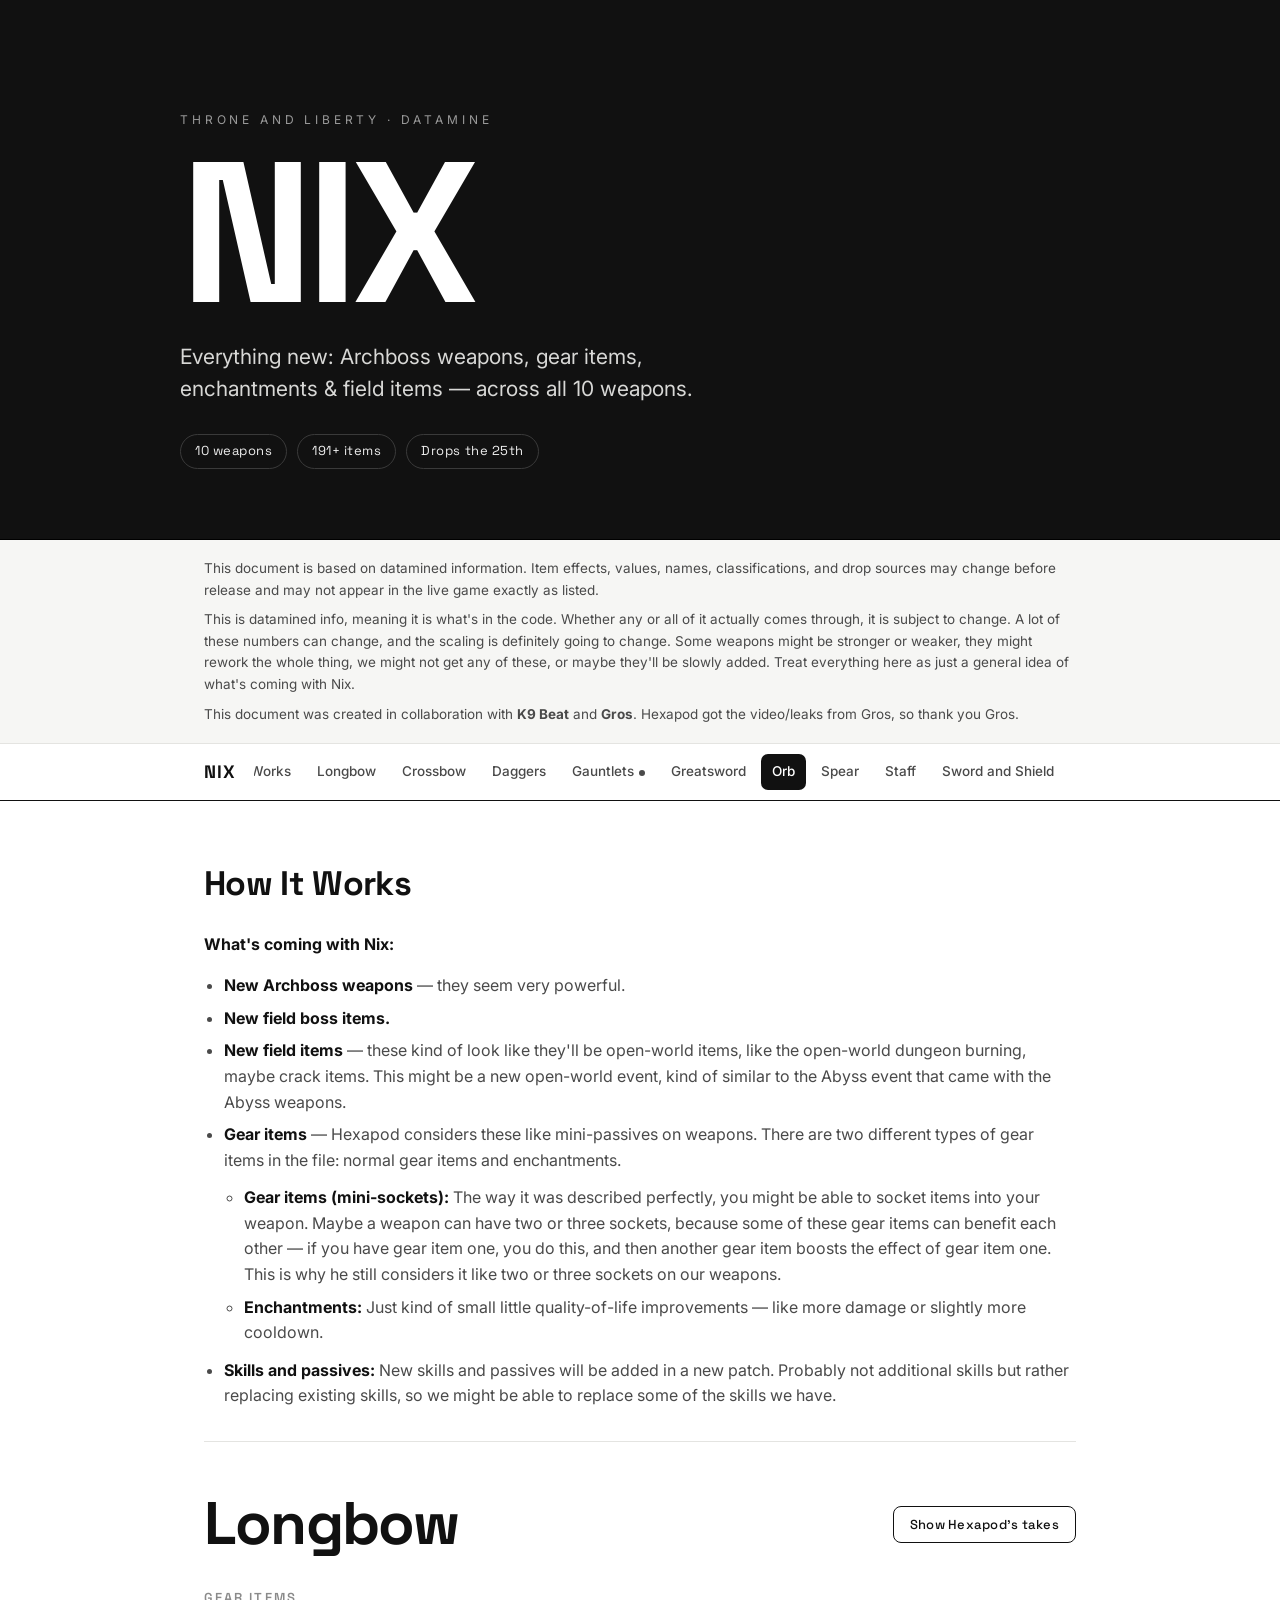
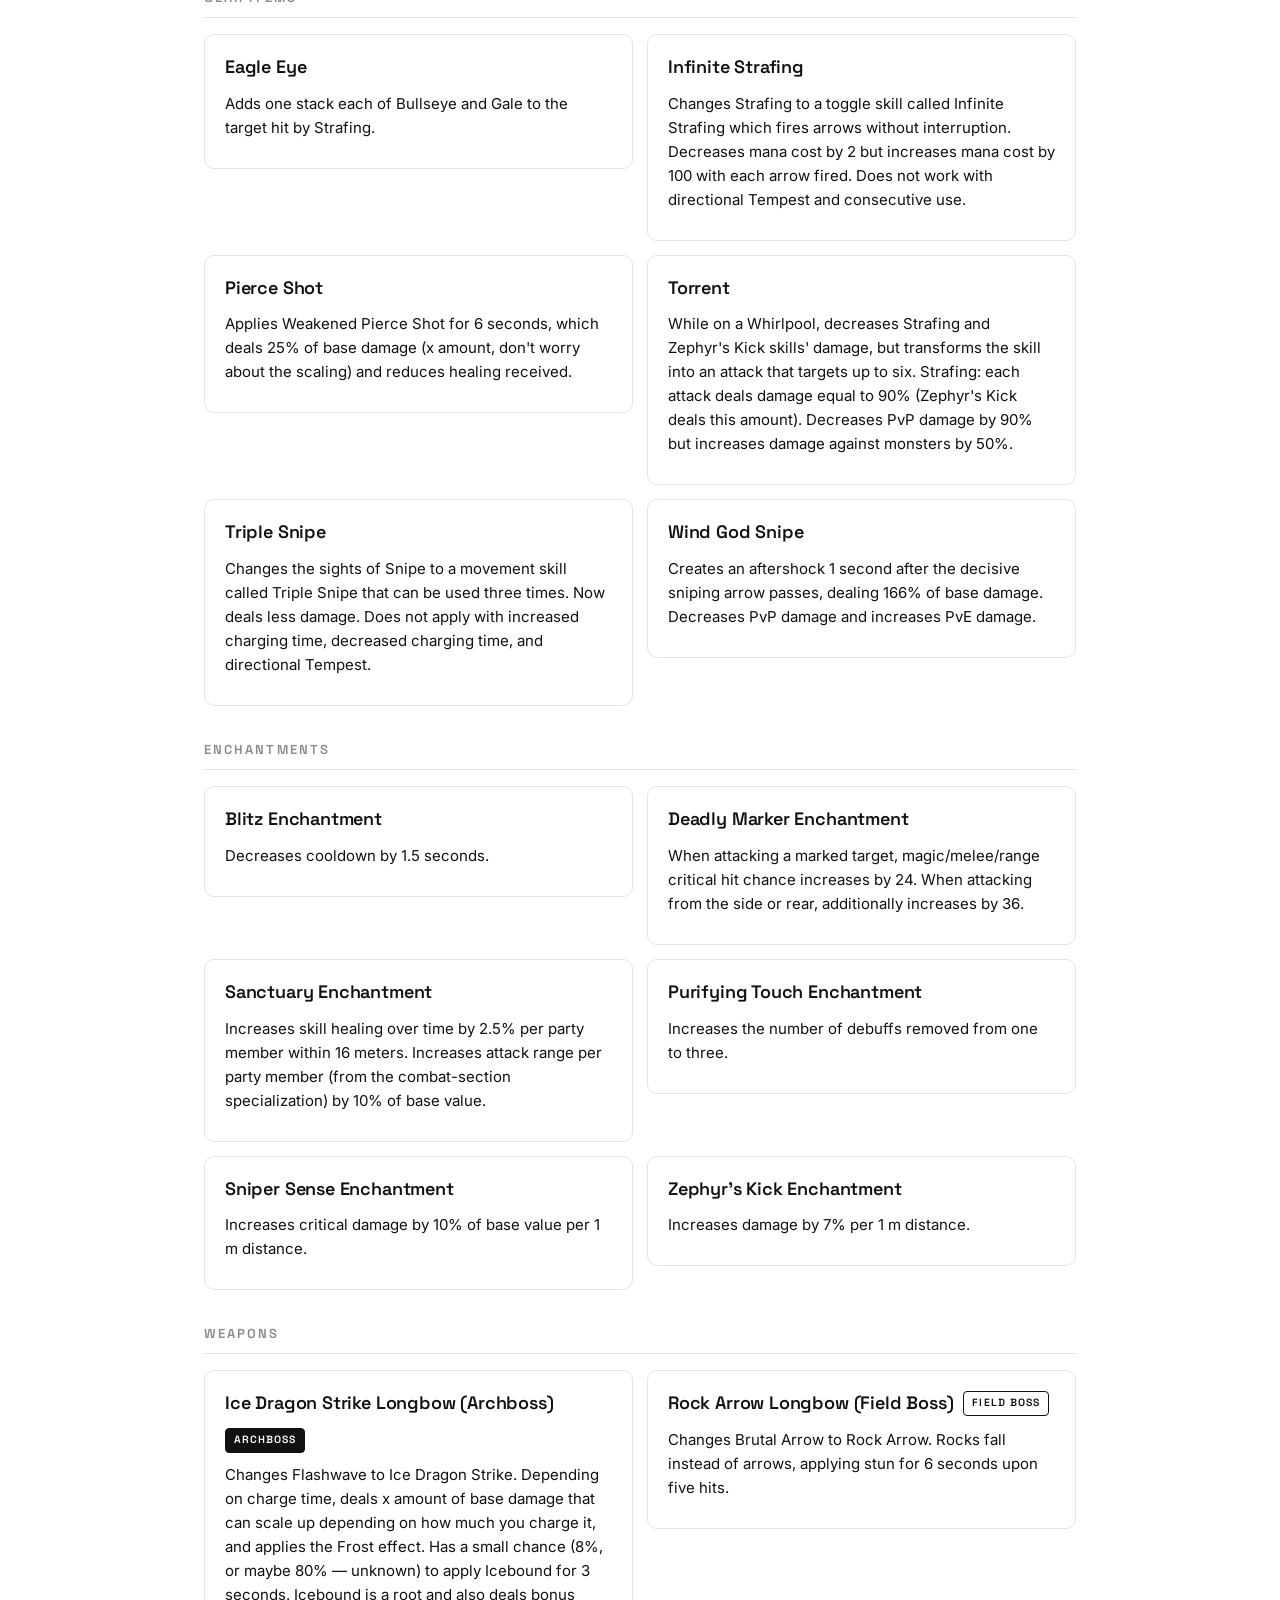
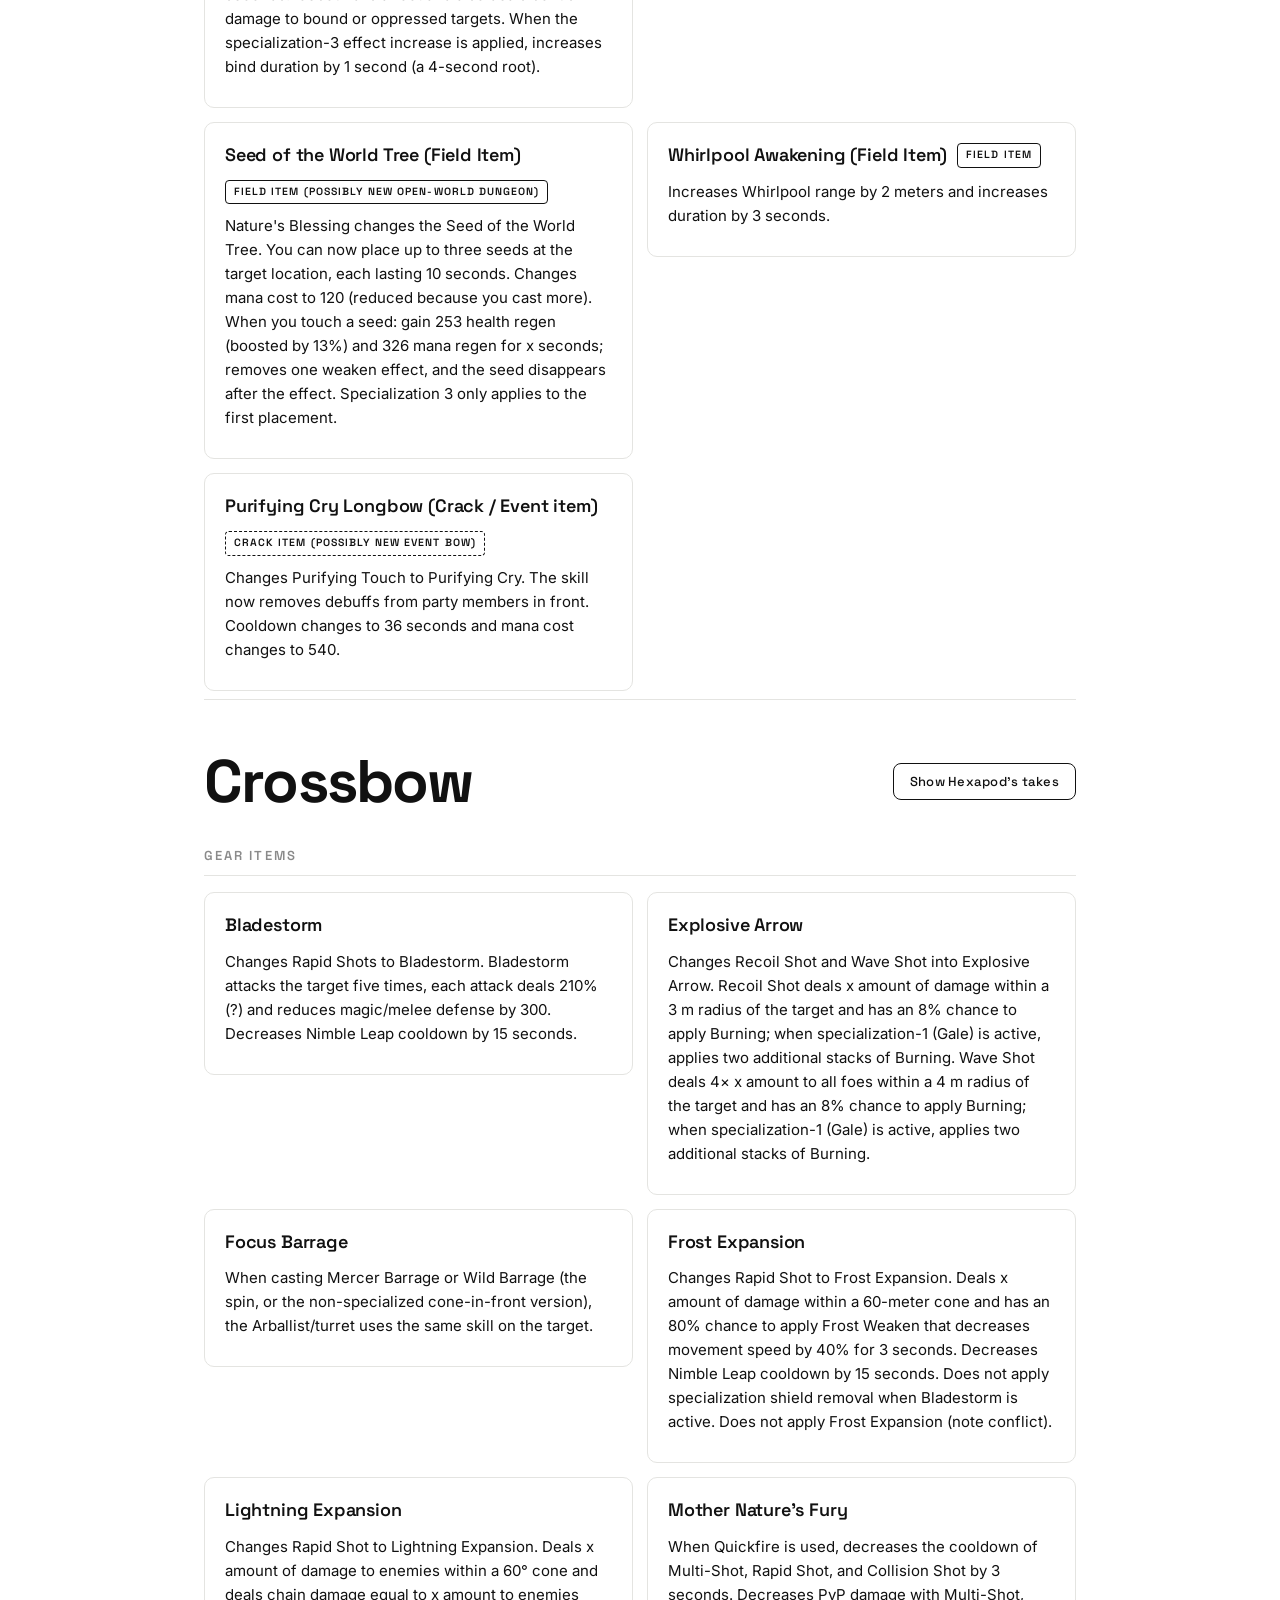
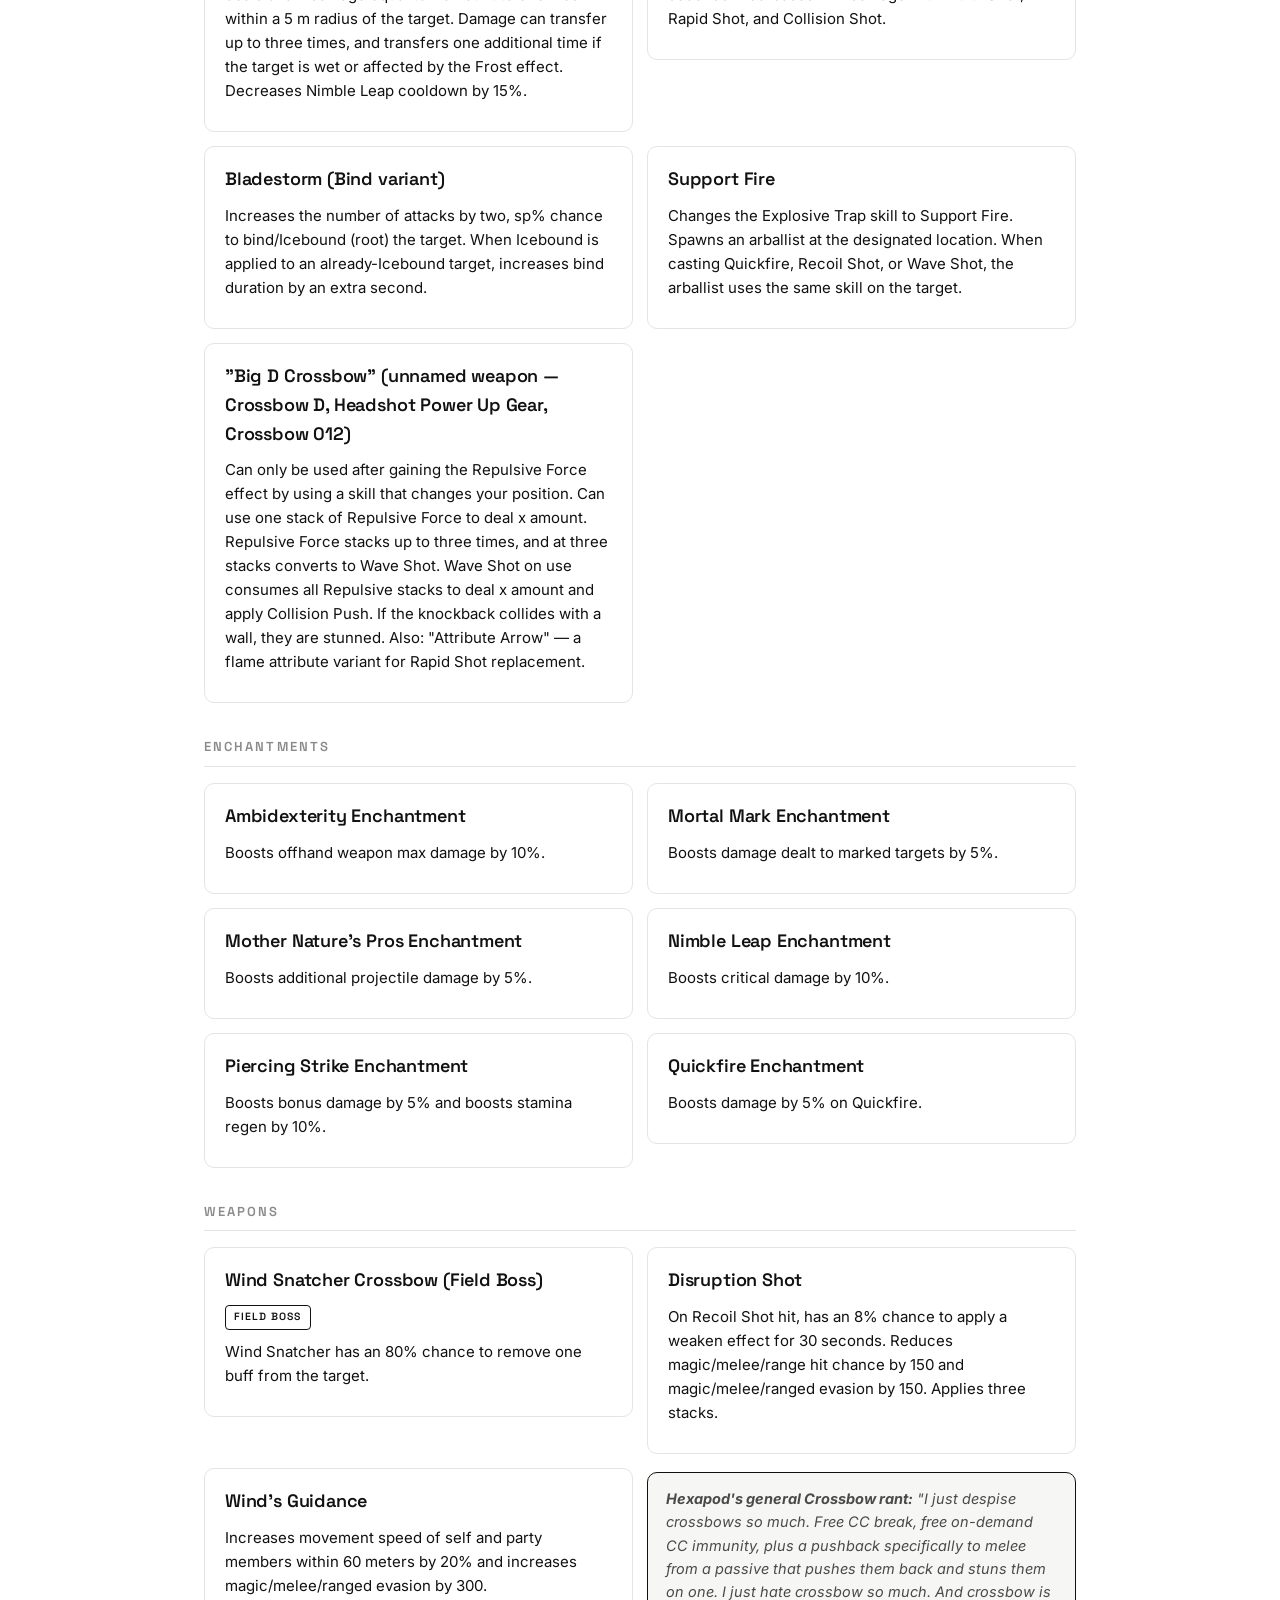
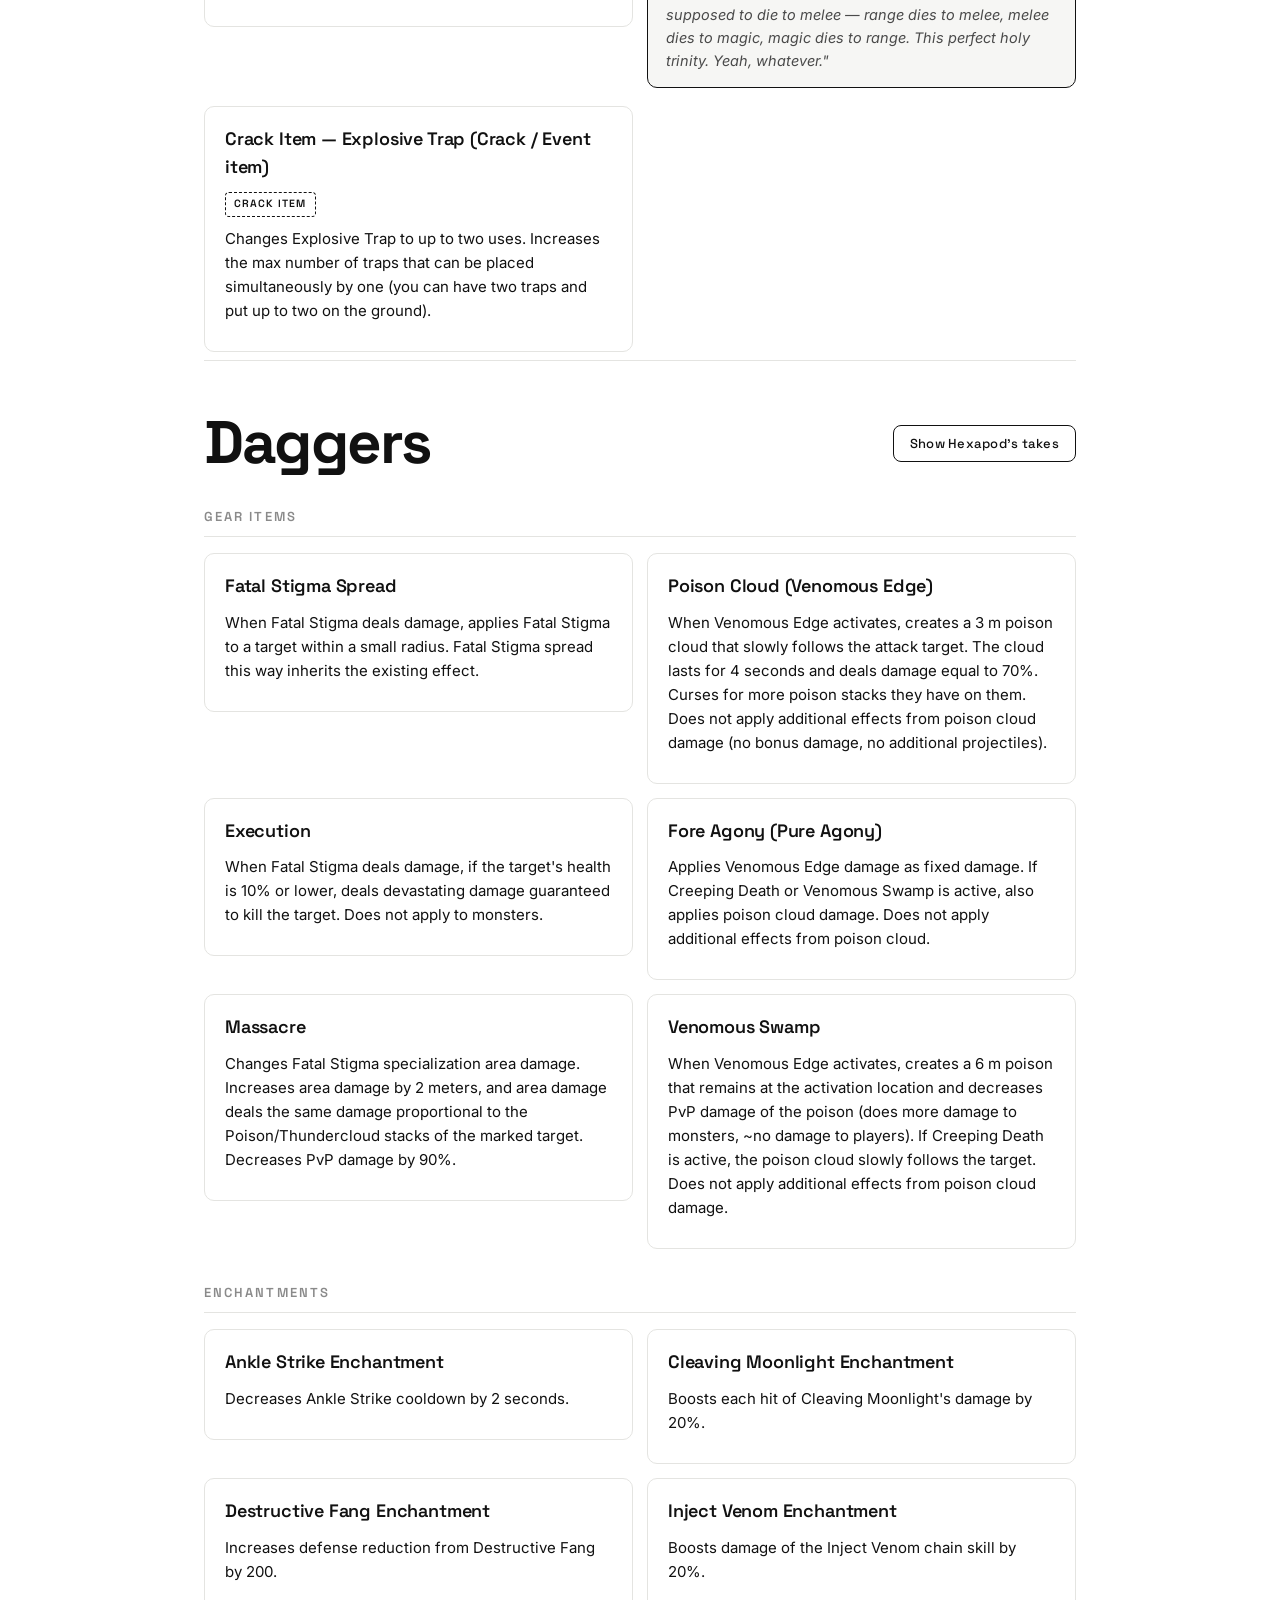
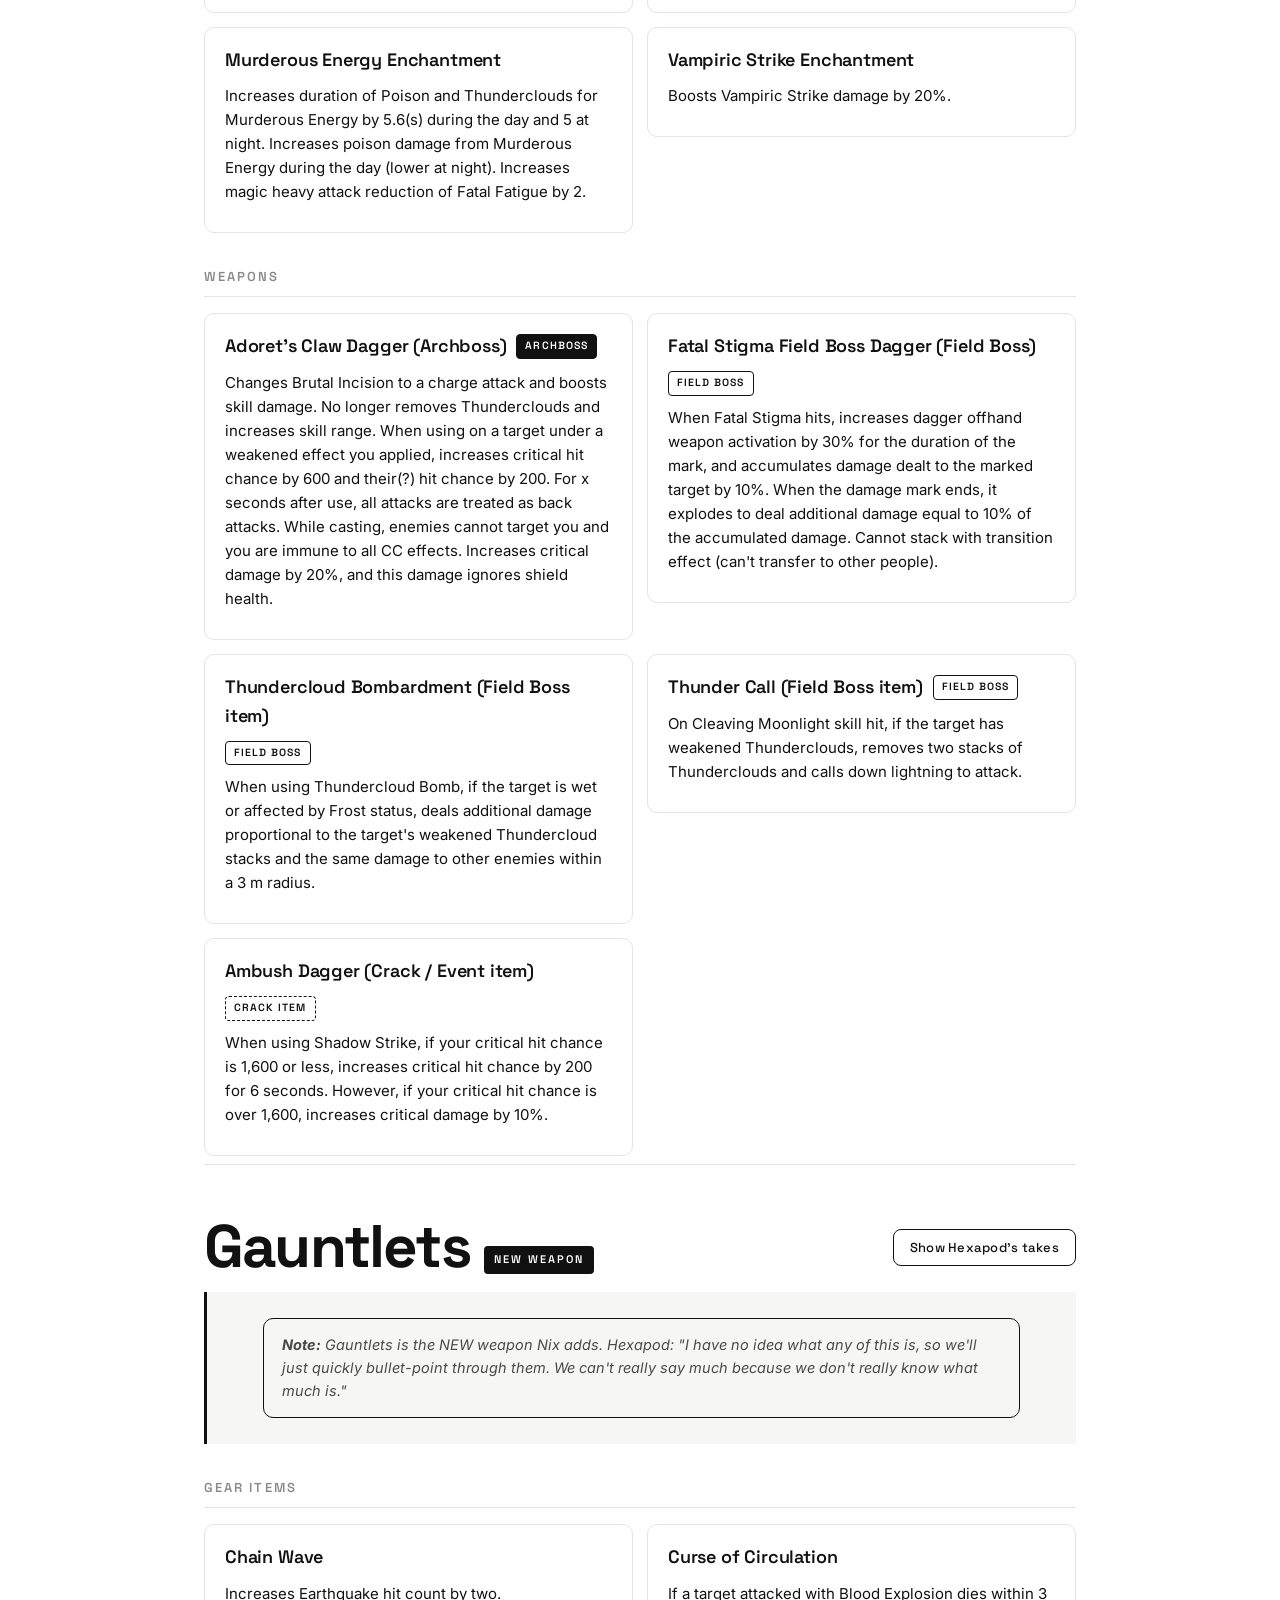
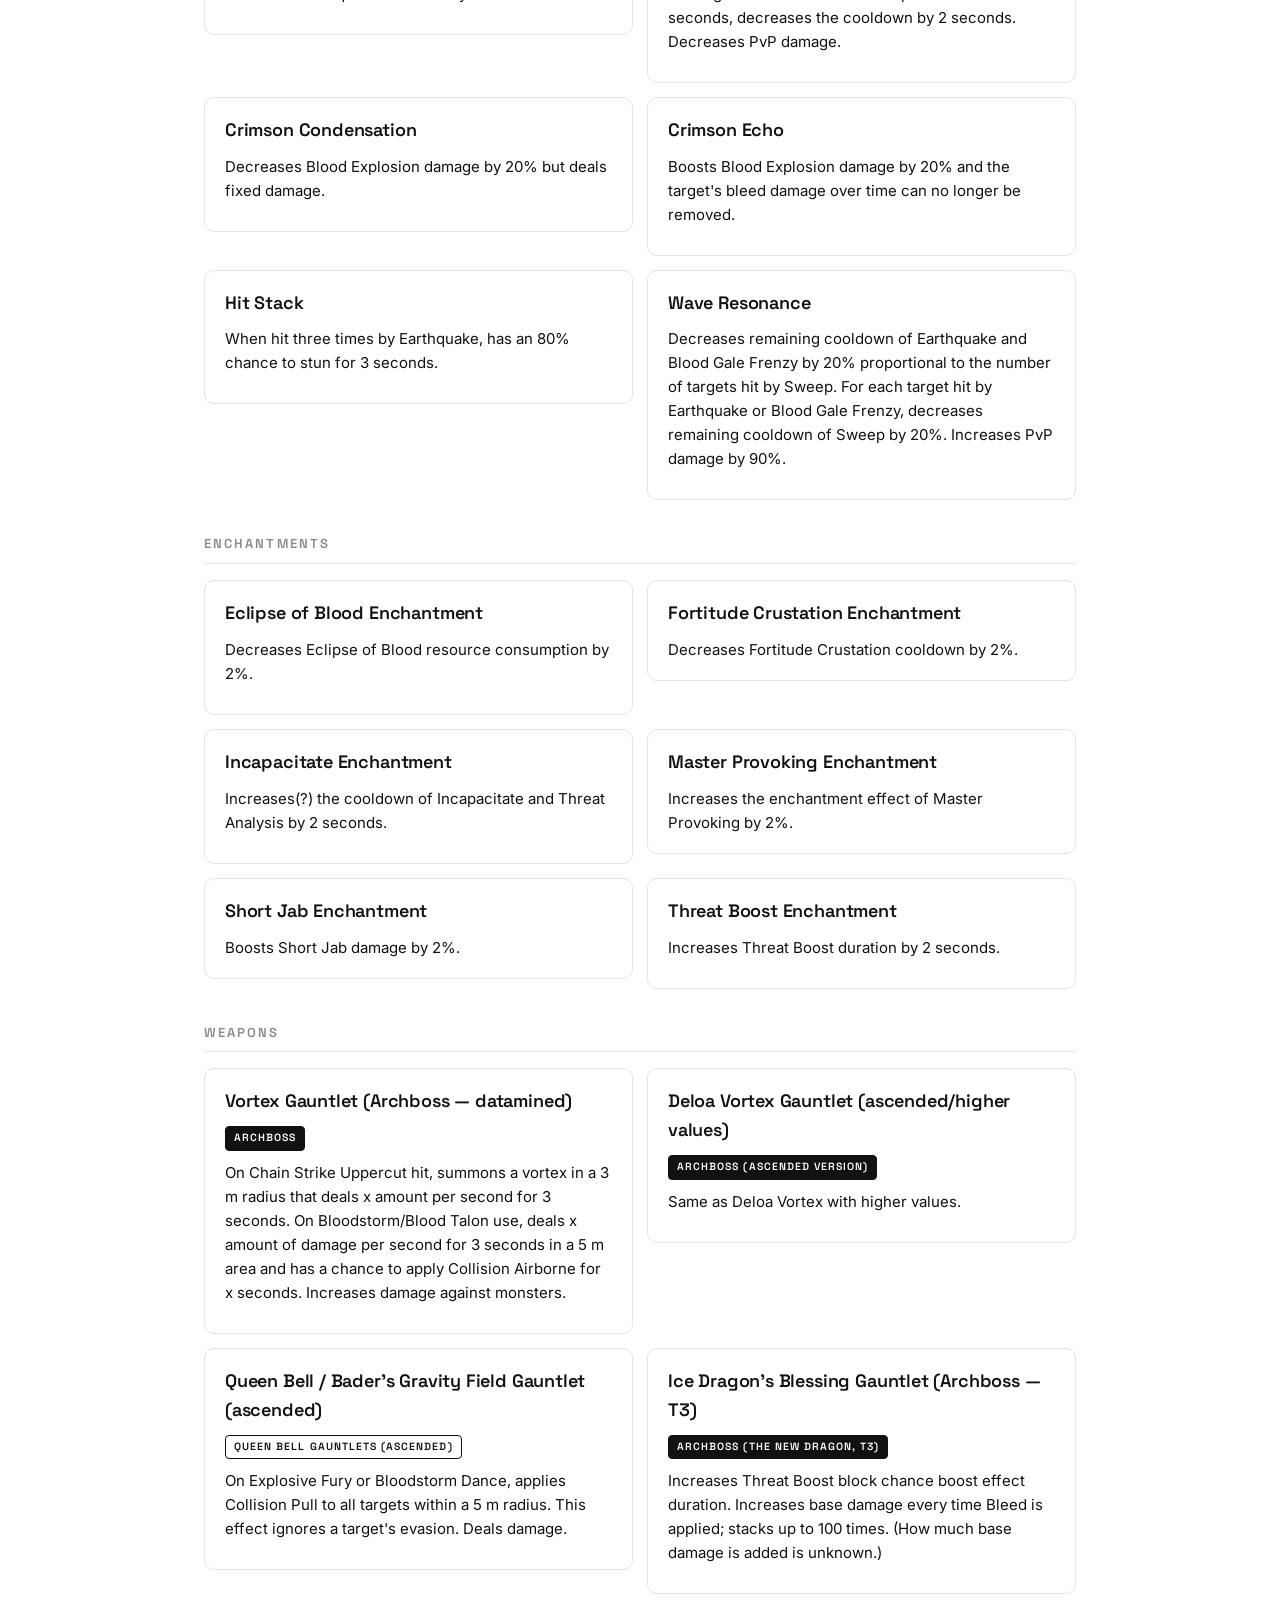
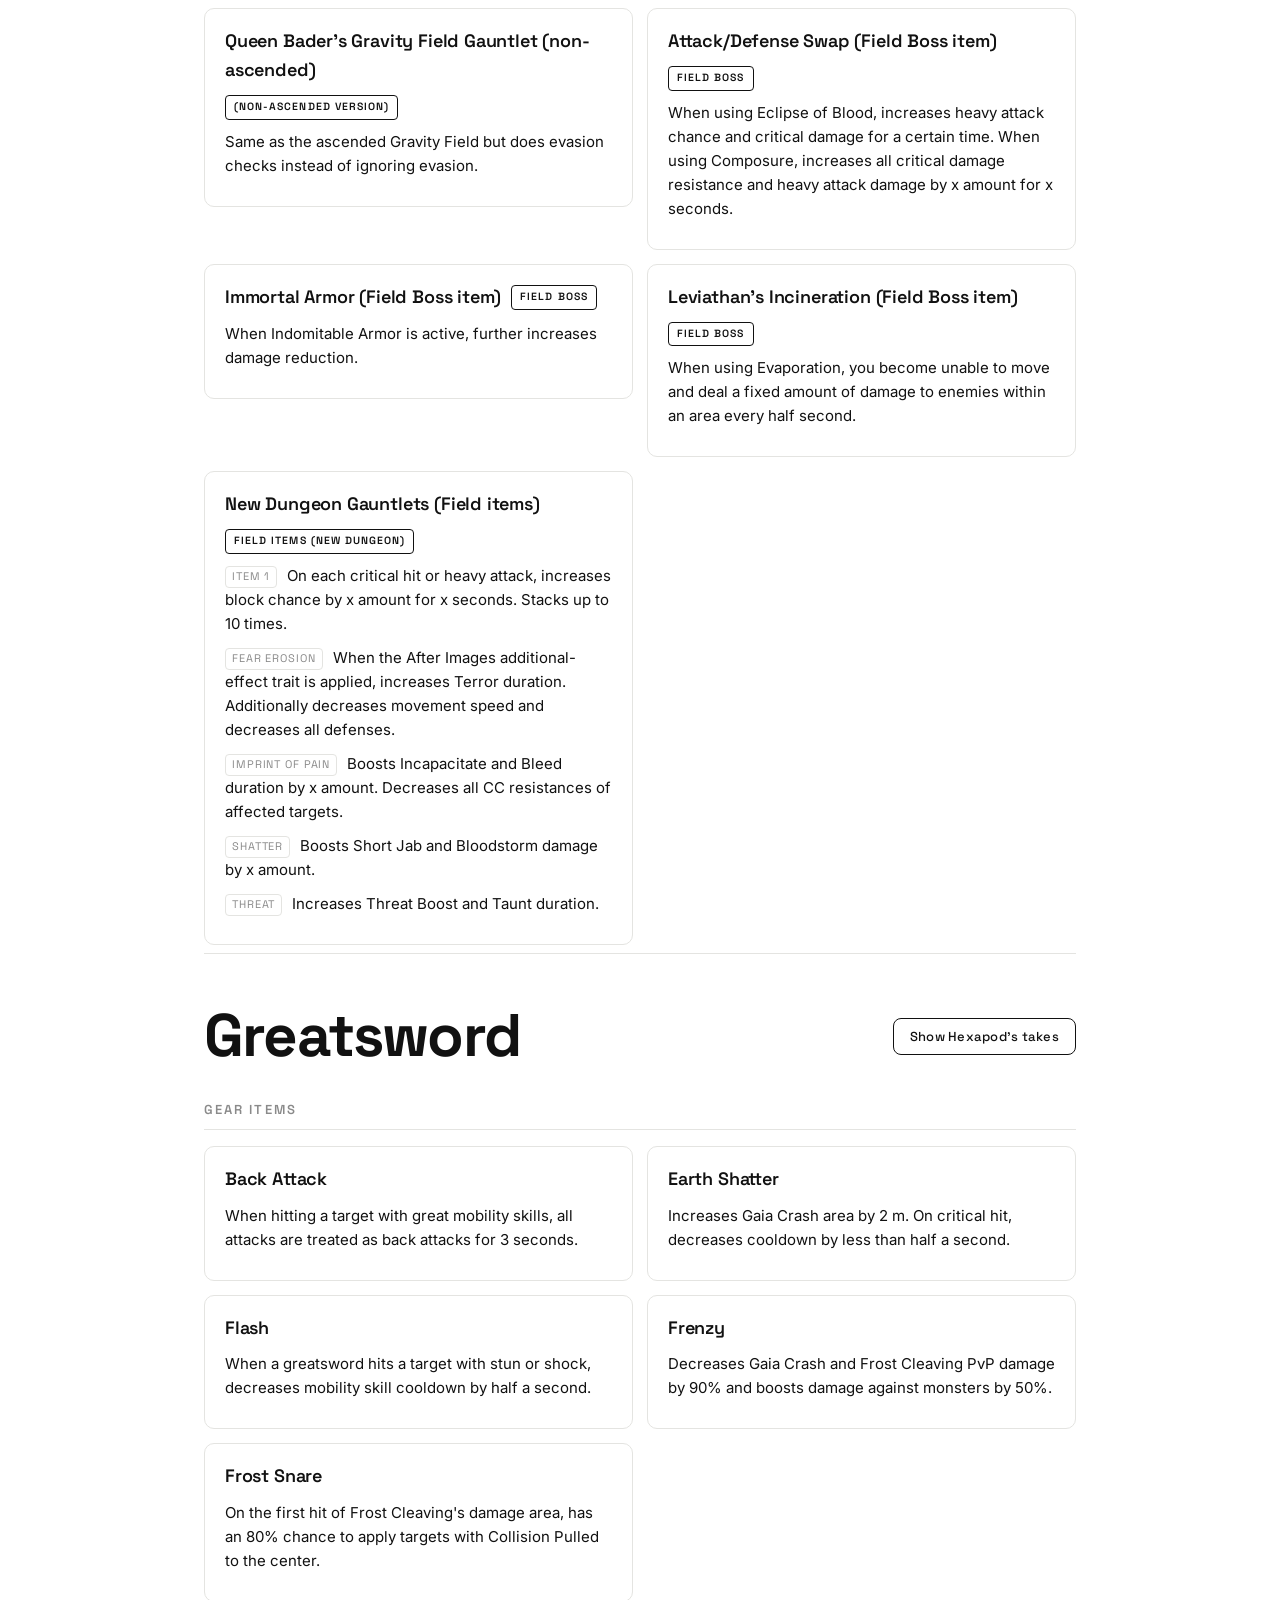
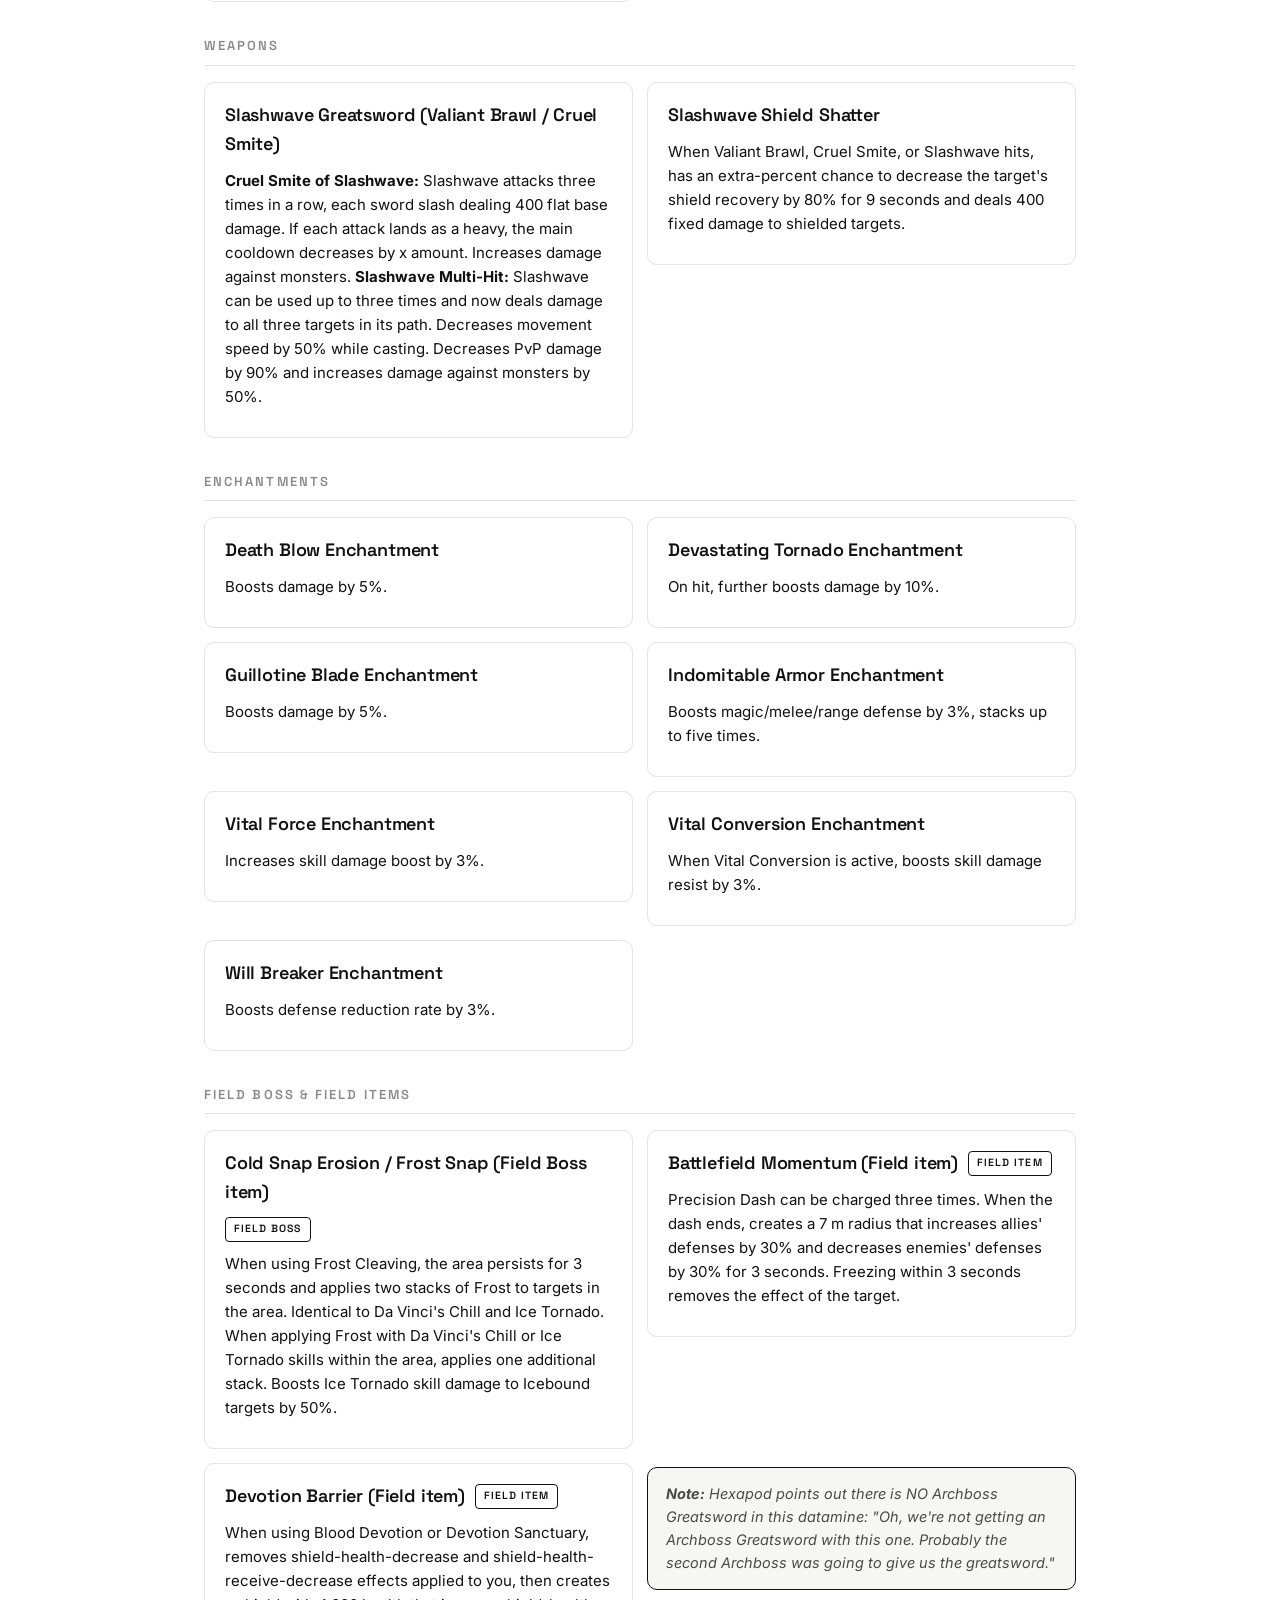
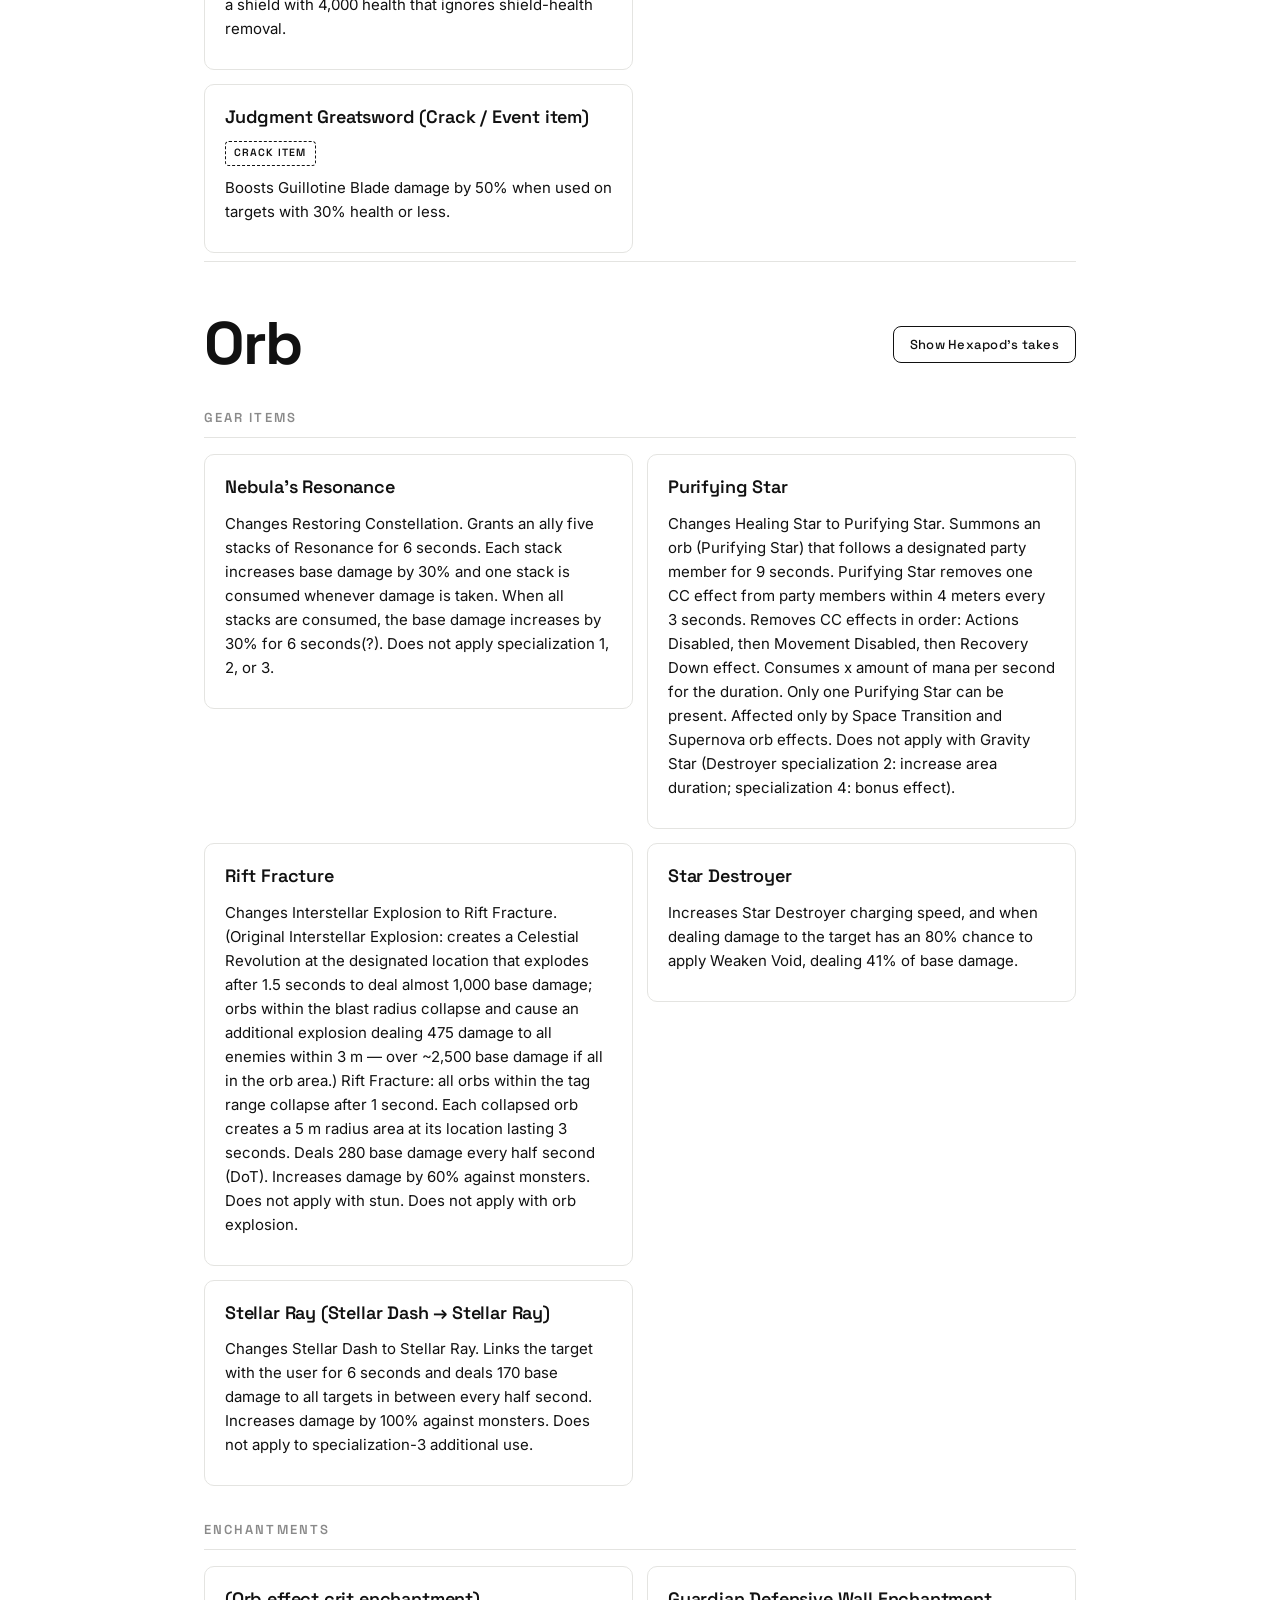
==== commit 97b1509a: "feat: per-weapon Hexapod toggle + 2-column item grid Replace per-item buttons and the sticky side pa" ====
--- a/index.html
+++ b/index.html
@@ -55,930 +55,1181 @@
 
   <section class="weapon" id="longbow">
       <div class="weapon__head">
-        <h2>Longbow</h2>
-        
+        <div class="weapon__head-left">
+          <h2>Longbow</h2>
+          
+        </div>
+        <button class="hexa-toggle" type="button" aria-pressed="false">
+          <span class="hexa-toggle__on">Show Hexapod’s takes</span>
+          <span class="hexa-toggle__off">Hide Hexapod’s takes</span>
+        </button>
       </div>
       
       <div class="subsection">
       <h3 class="sub-title">Gear Items</h3>
       <div class="items"><article class="item">
       <header class="item__head"><h4>Eagle Eye</h4></header>
-      <p class="effect">Adds one stack each of Bullseye and Gale to the target hit by Strafing.</p><div class="note"><span class="note__who">Hexapod</span>With Strafing, by default you shoot two barrages; with the specialization you can shoot three barrages. Each barrage has four arrows, and each of those four arrows, when you proc Tempest, gets Tempest arrows. Normally only the original four-arrow barrage gets the Bullseye and Gale. So if you have the three-barrage specialization and hit them with all three, you put 12 stacks of Bullseye (four stacks per barrage). His question: does this add one to the four (so it becomes five instead of four), or is it like Tempest where each little Gale/Strafing barrage adds — so instead of up to 12 with three barrages, you could get 24? "Bro, that'd be insanity." We'll have to wait and see.</div>
+      <p class="effect">Adds one stack each of Bullseye and Gale to the target hit by Strafing.</p>
+      <div class="note"><span class="note__who">Hexapod</span>With Strafing, by default you shoot two barrages; with the specialization you can shoot three barrages. Each barrage has four arrows, and each of those four arrows, when you proc Tempest, gets Tempest arrows. Normally only the original four-arrow barrage gets the Bullseye and Gale. So if you have the three-barrage specialization and hit them with all three, you put 12 stacks of Bullseye (four stacks per barrage). His question: does this add one to the four (so it becomes five instead of four), or is it like Tempest where each little Gale/Strafing barrage adds — so instead of up to 12 with three barrages, you could get 24? "Bro, that'd be insanity." We'll have to wait and see.</div>
     </article>
 <article class="item">
       <header class="item__head"><h4>Infinite Strafing</h4></header>
-      <p class="effect">Changes Strafing to a toggle skill called Infinite Strafing which fires arrows without interruption. Decreases mana cost by 2 but increases mana cost by 100 with each arrow fired. Does not work with directional Tempest and consecutive use.</p><div class="note"><span class="note__who">Hexapod</span>His question is the fire rate — if it shoots slow (one arrow, one arrow), that might be pretty interesting; but if it's super fast, it could be interesting yet you'll burn through your mana. Looks interesting to be honest.</div>
+      <p class="effect">Changes Strafing to a toggle skill called Infinite Strafing which fires arrows without interruption. Decreases mana cost by 2 but increases mana cost by 100 with each arrow fired. Does not work with directional Tempest and consecutive use.</p>
+      <div class="note"><span class="note__who">Hexapod</span>His question is the fire rate — if it shoots slow (one arrow, one arrow), that might be pretty interesting; but if it's super fast, it could be interesting yet you'll burn through your mana. Looks interesting to be honest.</div>
     </article>
 <article class="item">
       <header class="item__head"><h4>Pierce Shot</h4></header>
-      <p class="effect">Applies Weakened Pierce Shot for 6 seconds, which deals 25% of base damage (x amount, don't worry about the scaling) and reduces healing received.</p><div class="note"><span class="note__who">Hexapod</span>"Whoa, dude. We're getting anti-heal with bow, bro. That's insane." You already have long-range anti-shield with Deadly Marker, and now anti-heal too. "This is going to be insane." He's unsure what "Pure Shot" / "Pierce Shot" exactly refers to — "we'll see."</div>
+      <p class="effect">Applies Weakened Pierce Shot for 6 seconds, which deals 25% of base damage (x amount, don't worry about the scaling) and reduces healing received.</p>
+      <div class="note"><span class="note__who">Hexapod</span>"Whoa, dude. We're getting anti-heal with bow, bro. That's insane." You already have long-range anti-shield with Deadly Marker, and now anti-heal too. "This is going to be insane." He's unsure what "Pure Shot" / "Pierce Shot" exactly refers to — "we'll see."</div>
     </article>
 <article class="item">
       <header class="item__head"><h4>Torrent</h4></header>
-      <p class="effect">While on a Whirlpool, decreases Strafing and Zephyr's Kick skills' damage, but transforms the skill into an attack that targets up to six. Strafing: each attack deals damage equal to 90% (Zephyr's Kick deals this amount). Decreases PvP damage by 90% but increases damage against monsters by 50%.</p><div class="note"><span class="note__who">Hexapod</span>"So it becomes like an AoE cleave." Probably going to be for mob grinding. "You know what? I don't mind this. Maybe Longbow can finally have some use in mob grinding, which is fine."</div>
+      <p class="effect">While on a Whirlpool, decreases Strafing and Zephyr's Kick skills' damage, but transforms the skill into an attack that targets up to six. Strafing: each attack deals damage equal to 90% (Zephyr's Kick deals this amount). Decreases PvP damage by 90% but increases damage against monsters by 50%.</p>
+      <div class="note"><span class="note__who">Hexapod</span>"So it becomes like an AoE cleave." Probably going to be for mob grinding. "You know what? I don't mind this. Maybe Longbow can finally have some use in mob grinding, which is fine."</div>
     </article>
 <article class="item">
       <header class="item__head"><h4>Triple Snipe</h4></header>
-      <p class="effect">Changes the sights of Snipe to a movement skill called Triple Snipe that can be used three times. Now deals less damage. Does not apply with increased charging time, decreased charging time, and directional Tempest.</p><div class="note"><span class="note__who">Hexapod</span>"It's a movement skill" — you backfire, shoot out of a Snipe and can use it two more times, kind of like Strafing. We'll have to wait and see for that one.</div>
+      <p class="effect">Changes the sights of Snipe to a movement skill called Triple Snipe that can be used three times. Now deals less damage. Does not apply with increased charging time, decreased charging time, and directional Tempest.</p>
+      <div class="note"><span class="note__who">Hexapod</span>"It's a movement skill" — you backfire, shoot out of a Snipe and can use it two more times, kind of like Strafing. We'll have to wait and see for that one.</div>
     </article>
 <article class="item">
       <header class="item__head"><h4>Wind God Snipe</h4></header>
-      <p class="effect">Creates an aftershock 1 second after the decisive sniping arrow passes, dealing 166% of base damage. Decreases PvP damage and increases PvE damage.</p><div class="note"><span class="note__who">Hexapod</span>"That's fine." This probably puts a pole on the ground. If it penetrates through multiple targets, you put multiple stacks on the ground and do a lot of AoE damage. "I don't mind it."</div>
+      <p class="effect">Creates an aftershock 1 second after the decisive sniping arrow passes, dealing 166% of base damage. Decreases PvP damage and increases PvE damage.</p>
+      <div class="note"><span class="note__who">Hexapod</span>"That's fine." This probably puts a pole on the ground. If it penetrates through multiple targets, you put multiple stacks on the ground and do a lot of AoE damage. "I don't mind it."</div>
     </article></div>
     </div>
 <div class="subsection">
       <h3 class="sub-title">Enchantments</h3>
       <div class="items"><article class="item">
       <header class="item__head"><h4>Blitz Enchantment</h4></header>
-      <p class="effect">Decreases cooldown by 1.5 seconds.</p><div class="note"><span class="note__who">Hexapod</span>"Wow. Okay, I kind of like it." Reminder: these are placeholders and can change or be completely reworked.</div>
+      <p class="effect">Decreases cooldown by 1.5 seconds.</p>
+      <div class="note"><span class="note__who">Hexapod</span>"Wow. Okay, I kind of like it." Reminder: these are placeholders and can change or be completely reworked.</div>
     </article>
 <article class="item">
       <header class="item__head"><h4>Deadly Marker Enchantment</h4></header>
-      <p class="effect">When attacking a marked target, magic/melee/range critical hit chance increases by 24. When attacking from the side or rear, additionally increases by 36.</p><div class="note"><span class="note__who">Hexapod</span>He assumes this increases crit for everybody hitting the Deadly Marker'd player — so everyone in your party gets more crit depending on the angle they hit from. "I kind of like it. They're small passives." He feels the 1.5-second cooldown (Blitz) is more powerful in his opinion, but still nice nonetheless.</div>
+      <p class="effect">When attacking a marked target, magic/melee/range critical hit chance increases by 24. When attacking from the side or rear, additionally increases by 36.</p>
+      <div class="note"><span class="note__who">Hexapod</span>He assumes this increases crit for everybody hitting the Deadly Marker'd player — so everyone in your party gets more crit depending on the angle they hit from. "I kind of like it. They're small passives." He feels the 1.5-second cooldown (Blitz) is more powerful in his opinion, but still nice nonetheless.</div>
     </article>
 <article class="item">
       <header class="item__head"><h4>Sanctuary Enchantment</h4></header>
-      <p class="effect">Increases skill healing over time by 2.5% per party member within 16 meters. Increases attack range per party member (from the combat-section specialization) by 10% of base value.</p><div class="note"><span class="note__who">Hexapod</span>Assumes it works like the passive that gives endurance for every ally around you (which counts yourself). So you can get up to ~15% extra skill healing over time — basically 15% more HoT applied. "That's pretty nice."</div>
+      <p class="effect">Increases skill healing over time by 2.5% per party member within 16 meters. Increases attack range per party member (from the combat-section specialization) by 10% of base value.</p>
+      <div class="note"><span class="note__who">Hexapod</span>Assumes it works like the passive that gives endurance for every ally around you (which counts yourself). So you can get up to ~15% extra skill healing over time — basically 15% more HoT applied. "That's pretty nice."</div>
     </article>
 <article class="item">
       <header class="item__head"><h4>Purifying Touch Enchantment</h4></header>
-      <p class="effect">Increases the number of debuffs removed from one to three.</p><div class="note"><span class="note__who">Hexapod</span>Purifying Touch is the skill where casting on an ally removes a debuff (and there's a way to make it remove all debuffs if cast while they have Vigorous / a previous buff). This means you don't have to rely on that debuff trick. "So that's like anti-shield, anti-heal. Bro, that's going to be insanity."</div>
+      <p class="effect">Increases the number of debuffs removed from one to three.</p>
+      <div class="note"><span class="note__who">Hexapod</span>Purifying Touch is the skill where casting on an ally removes a debuff (and there's a way to make it remove all debuffs if cast while they have Vigorous / a previous buff). This means you don't have to rely on that debuff trick. "So that's like anti-shield, anti-heal. Bro, that's going to be insanity."</div>
     </article>
 <article class="item">
       <header class="item__head"><h4>Sniper Sense Enchantment</h4></header>
-      <p class="effect">Increases critical damage by 10% of base value per 1 m distance.</p><div class="note"><span class="note__who">Hexapod</span>"Oh my god, bro. This might be the way to go. Sniper enchant, bro. And with the new sniper mini-passive it might even be better." We'll have to wait and see.</div>
+      <p class="effect">Increases critical damage by 10% of base value per 1 m distance.</p>
+      <div class="note"><span class="note__who">Hexapod</span>"Oh my god, bro. This might be the way to go. Sniper enchant, bro. And with the new sniper mini-passive it might even be better." We'll have to wait and see.</div>
     </article>
 <article class="item">
       <header class="item__head"><h4>Zephyr's Kick Enchantment</h4></header>
-      <p class="effect">Increases damage by 7% per 1 m distance.</p><div class="note"><span class="note__who">Hexapod</span>Zephyr's Kick already increases its damage per 1 m distance (~3%). This adds more on top. It's the base damage of it, so if you crit you amplify it even more. "I like it."</div>
+      <p class="effect">Increases damage by 7% per 1 m distance.</p>
+      <div class="note"><span class="note__who">Hexapod</span>Zephyr's Kick already increases its damage per 1 m distance (~3%). This adds more on top. It's the base damage of it, so if you crit you amplify it even more. "I like it."</div>
     </article></div>
     </div>
 <div class="subsection">
       <h3 class="sub-title">Weapons</h3>
       <div class="items"><article class="item">
       <header class="item__head"><h4>Ice Dragon Strike Longbow (Archboss)</h4><span class="badge badge--archboss">Archboss</span></header>
-      <p class="effect">Changes Flashwave to Ice Dragon Strike. Depending on charge time, deals x amount of base damage that can scale up depending on how much you charge it, and applies the Frost effect. Has a small chance (8%, or maybe 80% — unknown) to apply Icebound for 3 seconds. Icebound is a root and also deals bonus damage to bound or oppressed targets. When the specialization-3 effect increase is applied, increases bind duration by 1 second (a 4-second root).</p><div class="note"><span class="note__who">Hexapod</span>"This thing looks pretty nuts. Of course, it's like four passives in one." If it keeps the huge range of Flashwave, "this is going to be nuts, bro." "Are we bringing back Flashwave? Are we going to be back in a Flashwave meta? Back to my T1 days, bro. Oh my god."</div>
+      <p class="effect">Changes Flashwave to Ice Dragon Strike. Depending on charge time, deals x amount of base damage that can scale up depending on how much you charge it, and applies the Frost effect. Has a small chance (8%, or maybe 80% — unknown) to apply Icebound for 3 seconds. Icebound is a root and also deals bonus damage to bound or oppressed targets. When the specialization-3 effect increase is applied, increases bind duration by 1 second (a 4-second root).</p>
+      <div class="note"><span class="note__who">Hexapod</span>"This thing looks pretty nuts. Of course, it's like four passives in one." If it keeps the huge range of Flashwave, "this is going to be nuts, bro." "Are we bringing back Flashwave? Are we going to be back in a Flashwave meta? Back to my T1 days, bro. Oh my god."</div>
     </article>
 <article class="item">
       <header class="item__head"><h4>Rock Arrow Longbow (Field Boss)</h4><span class="badge badge--field">Field Boss</span></header>
-      <p class="effect">Changes Brutal Arrow to Rock Arrow. Rocks fall instead of arrows, applying stun for 6 seconds upon five hits.</p><div class="note"><span class="note__who">Hexapod</span>"Wait, what? Five hits." Brutal Arrow is the one you shoot in the air that lands and does AoE damage. This looks like you launch a bunch of rocks that fall slowly, and if a target is hit five times they get stunned for 6 seconds. "I doubt it's going to be 6 seconds but if it is, we'll see." We'll have to wait to see the final result.</div>
+      <p class="effect">Changes Brutal Arrow to Rock Arrow. Rocks fall instead of arrows, applying stun for 6 seconds upon five hits.</p>
+      <div class="note"><span class="note__who">Hexapod</span>"Wait, what? Five hits." Brutal Arrow is the one you shoot in the air that lands and does AoE damage. This looks like you launch a bunch of rocks that fall slowly, and if a target is hit five times they get stunned for 6 seconds. "I doubt it's going to be 6 seconds but if it is, we'll see." We'll have to wait to see the final result.</div>
     </article>
 <article class="item">
       <header class="item__head"><h4>Seed of the World Tree (Field Item)</h4><span class="badge badge--field">Field item (possibly new open-world dungeon)</span></header>
-      <p class="effect">Nature's Blessing changes the Seed of the World Tree. You can now place up to three seeds at the target location, each lasting 10 seconds. Changes mana cost to 120 (reduced because you cast more). When you touch a seed: gain 253 health regen (boosted by 13%) and 326 mana regen for x seconds; removes one weaken effect, and the seed disappears after the effect. Specialization 3 only applies to the first placement.</p><div class="note"><span class="note__who">Hexapod</span>This is the Whirlpool/Nature's Blessing-style buff (boosts health recovery, and with Healing Touch + Vigorous fully boosts allies). Now you can place them ahead of time, remove multiple weaken effects, or pocket one specific player. "Walk over it slowly but surely. That's going to be OP with Vigorous."</div>
+      <p class="effect">Nature's Blessing changes the Seed of the World Tree. You can now place up to three seeds at the target location, each lasting 10 seconds. Changes mana cost to 120 (reduced because you cast more). When you touch a seed: gain 253 health regen (boosted by 13%) and 326 mana regen for x seconds; removes one weaken effect, and the seed disappears after the effect. Specialization 3 only applies to the first placement.</p>
+      <div class="note"><span class="note__who">Hexapod</span>This is the Whirlpool/Nature's Blessing-style buff (boosts health recovery, and with Healing Touch + Vigorous fully boosts allies). Now you can place them ahead of time, remove multiple weaken effects, or pocket one specific player. "Walk over it slowly but surely. That's going to be OP with Vigorous."</div>
     </article>
 <article class="item">
       <header class="item__head"><h4>Whirlpool Awakening (Field Item)</h4><span class="badge badge--field">Field item</span></header>
-      <p class="effect">Increases Whirlpool range by 2 meters and increases duration by 3 seconds.</p><div class="note"><span class="note__who">Hexapod</span>"Interesting. Nothing stands out right away except a few things, but we'll have to wait and see."</div>
+      <p class="effect">Increases Whirlpool range by 2 meters and increases duration by 3 seconds.</p>
+      <div class="note"><span class="note__who">Hexapod</span>"Interesting. Nothing stands out right away except a few things, but we'll have to wait and see."</div>
     </article>
 <article class="item">
       <header class="item__head"><h4>Purifying Cry Longbow (Crack / Event item)</h4><span class="badge badge--crack">Crack item (possibly new event bow)</span></header>
-      <p class="effect">Changes Purifying Touch to Purifying Cry. The skill now removes debuffs from party members in front. Cooldown changes to 36 seconds and mana cost changes to 540.</p><div class="note"><span class="note__who">Hexapod</span>Purifying Touch is single-target debuff removal; now you do it in a cone/box in front of you, affecting your whole party — but the cooldown doubles to 36 seconds. "That makes sense."</div>
+      <p class="effect">Changes Purifying Touch to Purifying Cry. The skill now removes debuffs from party members in front. Cooldown changes to 36 seconds and mana cost changes to 540.</p>
+      <div class="note"><span class="note__who">Hexapod</span>Purifying Touch is single-target debuff removal; now you do it in a cone/box in front of you, affecting your whole party — but the cooldown doubles to 36 seconds. "That makes sense."</div>
     </article></div>
     </div>
     </section>
 <section class="weapon" id="crossbow">
       <div class="weapon__head">
-        <h2>Crossbow</h2>
-        
+        <div class="weapon__head-left">
+          <h2>Crossbow</h2>
+          
+        </div>
+        <button class="hexa-toggle" type="button" aria-pressed="false">
+          <span class="hexa-toggle__on">Show Hexapod’s takes</span>
+          <span class="hexa-toggle__off">Hide Hexapod’s takes</span>
+        </button>
       </div>
       
       <div class="subsection">
       <h3 class="sub-title">Gear Items</h3>
       <div class="items"><article class="item">
       <header class="item__head"><h4>Bladestorm</h4></header>
-      <p class="effect">Changes Rapid Shots to Bladestorm. Bladestorm attacks the target five times, each attack deals 210%(?) and reduces magic/melee defense by 300. Decreases Nimble Leap cooldown by 15 seconds.</p><div class="note"><span class="note__who">Hexapod</span>Rapid Shots is the skill with the spec that pushes you back. "300 defense shred of each — that's huge."</div>
+      <p class="effect">Changes Rapid Shots to Bladestorm. Bladestorm attacks the target five times, each attack deals 210%(?) and reduces magic/melee defense by 300. Decreases Nimble Leap cooldown by 15 seconds.</p>
+      <div class="note"><span class="note__who">Hexapod</span>Rapid Shots is the skill with the spec that pushes you back. "300 defense shred of each — that's huge."</div>
     </article>
 <article class="item">
       <header class="item__head"><h4>Explosive Arrow</h4></header>
-      <p class="effect">Changes Recoil Shot and Wave Shot into Explosive Arrow. Recoil Shot deals x amount of damage within a 3 m radius of the target and has an 8% chance to apply Burning; when specialization-1 (Gale) is active, applies two additional stacks of Burning. Wave Shot deals 4× x amount to all foes within a 4 m radius of the target and has an 8% chance to apply Burning; when specialization-1 (Gale) is active, applies two additional stacks of Burning.</p><div class="note"><span class="note__who">Hexapod</span>"This is the DoT one." "Bro, imagine this with Queen. This might be the way to go with a DoT build."</div>
+      <p class="effect">Changes Recoil Shot and Wave Shot into Explosive Arrow. Recoil Shot deals x amount of damage within a 3 m radius of the target and has an 8% chance to apply Burning; when specialization-1 (Gale) is active, applies two additional stacks of Burning. Wave Shot deals 4× x amount to all foes within a 4 m radius of the target and has an 8% chance to apply Burning; when specialization-1 (Gale) is active, applies two additional stacks of Burning.</p>
+      <div class="note"><span class="note__who">Hexapod</span>"This is the DoT one." "Bro, imagine this with Queen. This might be the way to go with a DoT build."</div>
     </article>
 <article class="item">
       <header class="item__head"><h4>Focus Barrage</h4></header>
-      <p class="effect">When casting Mercer Barrage or Wild Barrage (the spin, or the non-specialized cone-in-front version), the Arballist/turret uses the same skill on the target.</p><div class="note"><span class="note__who">Hexapod</span>The arballist is like a turret/minion that shoots from where you place it. You can put a bomb on the ground and spin on it or away from it and it'll do it too. "Now does that mean if I put it right on top of me and I spin, I do double damage with spin? Interesting."</div>
+      <p class="effect">When casting Mercer Barrage or Wild Barrage (the spin, or the non-specialized cone-in-front version), the Arballist/turret uses the same skill on the target.</p>
+      <div class="note"><span class="note__who">Hexapod</span>The arballist is like a turret/minion that shoots from where you place it. You can put a bomb on the ground and spin on it or away from it and it'll do it too. "Now does that mean if I put it right on top of me and I spin, I do double damage with spin? Interesting."</div>
     </article>
 <article class="item">
       <header class="item__head"><h4>Frost Expansion</h4></header>
-      <p class="effect">Changes Rapid Shot to Frost Expansion. Deals x amount of damage within a 60-meter cone and has an 80% chance to apply Frost Weaken that decreases movement speed by 40% for 3 seconds. Decreases Nimble Leap cooldown by 15 seconds. Does not apply specialization shield removal when Bladestorm is active. Does not apply Frost Expansion (note conflict).</p><div class="note"><span class="note__who">Hexapod</span>"Ooh, typical." "Bro, why does Crossbow get so much every single time?"</div>
+      <p class="effect">Changes Rapid Shot to Frost Expansion. Deals x amount of damage within a 60-meter cone and has an 80% chance to apply Frost Weaken that decreases movement speed by 40% for 3 seconds. Decreases Nimble Leap cooldown by 15 seconds. Does not apply specialization shield removal when Bladestorm is active. Does not apply Frost Expansion (note conflict).</p>
+      <div class="note"><span class="note__who">Hexapod</span>"Ooh, typical." "Bro, why does Crossbow get so much every single time?"</div>
     </article>
 <article class="item">
       <header class="item__head"><h4>Lightning Expansion</h4></header>
-      <p class="effect">Changes Rapid Shot to Lightning Expansion. Deals x amount of damage to enemies within a 60° cone and deals chain damage equal to x amount to enemies within a 5 m radius of the target. Damage can transfer up to three times, and transfers one additional time if the target is wet or affected by the Frost effect. Decreases Nimble Leap cooldown by 15%.</p><div class="note"><span class="note__who">Hexapod</span>"So this is basically like an AoE beast right here." (Why would they be wet? Or affected by Frost effect.)</div>
+      <p class="effect">Changes Rapid Shot to Lightning Expansion. Deals x amount of damage to enemies within a 60° cone and deals chain damage equal to x amount to enemies within a 5 m radius of the target. Damage can transfer up to three times, and transfers one additional time if the target is wet or affected by the Frost effect. Decreases Nimble Leap cooldown by 15%.</p>
+      <div class="note"><span class="note__who">Hexapod</span>"So this is basically like an AoE beast right here." (Why would they be wet? Or affected by Frost effect.)</div>
     </article>
 <article class="item">
       <header class="item__head"><h4>Mother Nature's Fury</h4></header>
-      <p class="effect">When Quickfire is used, decreases the cooldown of Multi-Shot, Rapid Shot, and Collision Shot by 3 seconds. Decreases PvP damage with Multi-Shot, Rapid Shot, and Collision Shot.</p><div class="note"><span class="note__who">Hexapod</span>Quickfire is your main spammable. "No, bro. They're going to be Quickfire Dash, Quickfire Multi-Shot. You're just resetting it." The PvP damage reduction doesn't matter because the whole point is utility — "even if it did one point of damage, it's fine. I'm getting the cooldown for my Nimble Leap." He's annoyed: "Crossbow just has way too much and it just disgusts me every time I look at it."</div>
+      <p class="effect">When Quickfire is used, decreases the cooldown of Multi-Shot, Rapid Shot, and Collision Shot by 3 seconds. Decreases PvP damage with Multi-Shot, Rapid Shot, and Collision Shot.</p>
+      <div class="note"><span class="note__who">Hexapod</span>Quickfire is your main spammable. "No, bro. They're going to be Quickfire Dash, Quickfire Multi-Shot. You're just resetting it." The PvP damage reduction doesn't matter because the whole point is utility — "even if it did one point of damage, it's fine. I'm getting the cooldown for my Nimble Leap." He's annoyed: "Crossbow just has way too much and it just disgusts me every time I look at it."</div>
     </article>
 <article class="item">
       <header class="item__head"><h4>Bladestorm (Bind variant)</h4></header>
-      <p class="effect">Increases the number of attacks by two, sp% chance to bind/Icebound (root) the target. When Icebound is applied to an already-Icebound target, increases bind duration by an extra second.</p><div class="note"><span class="note__who">Hexapod</span>"You can root someone for 3 seconds now. Freaking lovely, dude."</div>
+      <p class="effect">Increases the number of attacks by two, sp% chance to bind/Icebound (root) the target. When Icebound is applied to an already-Icebound target, increases bind duration by an extra second.</p>
+      <div class="note"><span class="note__who">Hexapod</span>"You can root someone for 3 seconds now. Freaking lovely, dude."</div>
     </article>
 <article class="item">
       <header class="item__head"><h4>Support Fire</h4></header>
-      <p class="effect">Changes the Explosive Trap skill to Support Fire. Spawns an arballist at the designated location. When casting Quickfire, Recoil Shot, or Wave Shot, the arballist uses the same skill on the target.</p><div class="note"><span class="note__who">Hexapod</span>Explosive Trap is "really really bad, I tried making it work but it doesn't." Becomes like a turret/minion that mimics your skills. "Like a little minion, like a mimic."</div>
+      <p class="effect">Changes the Explosive Trap skill to Support Fire. Spawns an arballist at the designated location. When casting Quickfire, Recoil Shot, or Wave Shot, the arballist uses the same skill on the target.</p>
+      <div class="note"><span class="note__who">Hexapod</span>Explosive Trap is "really really bad, I tried making it work but it doesn't." Becomes like a turret/minion that mimics your skills. "Like a little minion, like a mimic."</div>
     </article>
 <article class="item">
       <header class="item__head"><h4>"Big D Crossbow" (unnamed weapon — Crossbow D, Headshot Power Up Gear, Crossbow 012)</h4></header>
-      <p class="effect">Can only be used after gaining the Repulsive Force effect by using a skill that changes your position. Can use one stack of Repulsive Force to deal x amount. Repulsive Force stacks up to three times, and at three stacks converts to Wave Shot. Wave Shot on use consumes all Repulsive stacks to deal x amount and apply Collision Push. If the knockback collides with a wall, they are stunned. Also: "Attribute Arrow" — a flame attribute variant for Rapid Shot replacement.</p><div class="note"><span class="note__who">Hexapod</span>Repulsive Force is the skill where using a mobility skill gives you a stack. "Typical." On the flame variant: "Does this mean Rapid Shot becomes a fire now? Okay."</div>
+      <p class="effect">Can only be used after gaining the Repulsive Force effect by using a skill that changes your position. Can use one stack of Repulsive Force to deal x amount. Repulsive Force stacks up to three times, and at three stacks converts to Wave Shot. Wave Shot on use consumes all Repulsive stacks to deal x amount and apply Collision Push. If the knockback collides with a wall, they are stunned. Also: "Attribute Arrow" — a flame attribute variant for Rapid Shot replacement.</p>
+      <div class="note"><span class="note__who">Hexapod</span>Repulsive Force is the skill where using a mobility skill gives you a stack. "Typical." On the flame variant: "Does this mean Rapid Shot becomes a fire now? Okay."</div>
     </article></div>
     </div>
 <div class="subsection">
       <h3 class="sub-title">Enchantments</h3>
       <div class="items"><article class="item">
       <header class="item__head"><h4>Ambidexterity Enchantment</h4></header>
-      <p class="effect">Boosts offhand weapon max damage by 10%.</p><div class="note"><span class="note__who">Hexapod</span>"That's pretty nice."</div>
+      <p class="effect">Boosts offhand weapon max damage by 10%.</p>
+      <div class="note"><span class="note__who">Hexapod</span>"That's pretty nice."</div>
     </article>
 <article class="item">
       <header class="item__head"><h4>Mortal Mark Enchantment</h4></header>
-      <p class="effect">Boosts damage dealt to marked targets by 5%.</p><div class="note"><span class="note__who">Hexapod</span>"So I do 5% more damage to that target? That's going to be nuts."</div>
+      <p class="effect">Boosts damage dealt to marked targets by 5%.</p>
+      <div class="note"><span class="note__who">Hexapod</span>"So I do 5% more damage to that target? That's going to be nuts."</div>
     </article>
 <article class="item">
       <header class="item__head"><h4>Mother Nature's Pros Enchantment</h4></header>
-      <p class="effect">Boosts additional projectile damage by 5%.</p><div class="note"><span class="note__who">Hexapod</span>"I don't see that. Actually, if the mini-passives are better, this maybe could be better."</div>
+      <p class="effect">Boosts additional projectile damage by 5%.</p>
+      <div class="note"><span class="note__who">Hexapod</span>"I don't see that. Actually, if the mini-passives are better, this maybe could be better."</div>
     </article>
 <article class="item">
       <header class="item__head"><h4>Nimble Leap Enchantment</h4></header>
-      <p class="effect">Boosts critical damage by 10%.</p><div class="note"><span class="note__who">Hexapod</span>"Oh, great. We're going to get more crit on this. Bro, crossbows are going to be nuts."</div>
+      <p class="effect">Boosts critical damage by 10%.</p>
+      <div class="note"><span class="note__who">Hexapod</span>"Oh, great. We're going to get more crit on this. Bro, crossbows are going to be nuts."</div>
     </article>
 <article class="item">
       <header class="item__head"><h4>Piercing Strike Enchantment</h4></header>
-      <p class="effect">Boosts bonus damage by 5% and boosts stamina regen by 10%.</p><div class="note"><span class="note__who">Hexapod</span>"Ooh, that stamina regen sounds nice."</div>
+      <p class="effect">Boosts bonus damage by 5% and boosts stamina regen by 10%.</p>
+      <div class="note"><span class="note__who">Hexapod</span>"Ooh, that stamina regen sounds nice."</div>
     </article>
 <article class="item">
       <header class="item__head"><h4>Quickfire Enchantment</h4></header>
-      <p class="effect">Boosts damage by 5% on Quickfire.</p><div class="note"><span class="note__who">Hexapod</span>"Okay, not bad."</div>
+      <p class="effect">Boosts damage by 5% on Quickfire.</p>
+      <div class="note"><span class="note__who">Hexapod</span>"Okay, not bad."</div>
     </article></div>
     </div>
 <div class="subsection">
       <h3 class="sub-title">Weapons</h3>
       <div class="items"><article class="item">
       <header class="item__head"><h4>Wind Snatcher Crossbow (Field Boss)</h4><span class="badge badge--field">Field Boss</span></header>
-      <p class="effect">Wind Snatcher has an 80% chance to remove one buff from the target.</p><div class="note"><span class="note__who">Hexapod</span>Wind Snatcher is the skill where you snare them and get more movement speed — "a weird skill." "But removing a buff from the bro — if you could remove a debuff from somebody, that's going to be nuts. Remove it and put them on cooldown right away. That's going to be a game changer if it works like that. I doubt it though with all the buffs they're going to have on them. We need to know the hierarchy."</div>
+      <p class="effect">Wind Snatcher has an 80% chance to remove one buff from the target.</p>
+      <div class="note"><span class="note__who">Hexapod</span>Wind Snatcher is the skill where you snare them and get more movement speed — "a weird skill." "But removing a buff from the bro — if you could remove a debuff from somebody, that's going to be nuts. Remove it and put them on cooldown right away. That's going to be a game changer if it works like that. I doubt it though with all the buffs they're going to have on them. We need to know the hierarchy."</div>
     </article>
 <article class="item">
       <header class="item__head"><h4>Disruption Shot</h4></header>
-      <p class="effect">On Recoil Shot hit, has an 8% chance to apply a weaken effect for 30 seconds. Reduces magic/melee/range hit chance by 150 and magic/melee/ranged evasion by 150. Applies three stacks.</p><div class="note"><span class="note__who">Hexapod</span>"So you reduce their crit hit as well as their evasion by 150, or up to 450. I like that. I really like that."</div>
+      <p class="effect">On Recoil Shot hit, has an 8% chance to apply a weaken effect for 30 seconds. Reduces magic/melee/range hit chance by 150 and magic/melee/ranged evasion by 150. Applies three stacks.</p>
+      <div class="note"><span class="note__who">Hexapod</span>"So you reduce their crit hit as well as their evasion by 150, or up to 450. I like that. I really like that."</div>
     </article>
 <article class="item">
       <header class="item__head"><h4>Wind's Guidance</h4></header>
-      <p class="effect">Increases movement speed of self and party members within 60 meters by 20% and increases magic/melee/ranged evasion by 300.</p><div class="note"><span class="note__who">Hexapod</span>"This is not — I am sick and tired of evasion, bro. Tri-evasion needs to go, dude. This is literally a Malakar's crossbow on crack."</div>
+      <p class="effect">Increases movement speed of self and party members within 60 meters by 20% and increases magic/melee/ranged evasion by 300.</p>
+      <div class="note"><span class="note__who">Hexapod</span>"This is not — I am sick and tired of evasion, bro. Tri-evasion needs to go, dude. This is literally a Malakar's crossbow on crack."</div>
     </article>
 <div class="callout callout--inline"><strong>Hexapod's general Crossbow rant:</strong> "I just despise crossbows so much. Free CC break, free on-demand CC immunity, plus a pushback specifically to melee from a passive that pushes them back and stuns them on one. I just hate crossbow so much. And crossbow is supposed to die to melee — range dies to melee, melee dies to magic, magic dies to range. This perfect holy trinity. Yeah, whatever."</div>
 <article class="item">
       <header class="item__head"><h4>Crack Item — Explosive Trap (Crack / Event item)</h4><span class="badge badge--crack">Crack item</span></header>
-      <p class="effect">Changes Explosive Trap to up to two uses. Increases the max number of traps that can be placed simultaneously by one (you can have two traps and put up to two on the ground).</p><div class="note"><span class="note__who">Hexapod</span>"Interesting. We'll have to check that out."</div>
+      <p class="effect">Changes Explosive Trap to up to two uses. Increases the max number of traps that can be placed simultaneously by one (you can have two traps and put up to two on the ground).</p>
+      <div class="note"><span class="note__who">Hexapod</span>"Interesting. We'll have to check that out."</div>
     </article></div>
     </div>
     </section>
 <section class="weapon" id="daggers">
       <div class="weapon__head">
-        <h2>Daggers</h2>
-        
+        <div class="weapon__head-left">
+          <h2>Daggers</h2>
+          
+        </div>
+        <button class="hexa-toggle" type="button" aria-pressed="false">
+          <span class="hexa-toggle__on">Show Hexapod’s takes</span>
+          <span class="hexa-toggle__off">Hide Hexapod’s takes</span>
+        </button>
       </div>
       
       <div class="subsection">
       <h3 class="sub-title">Gear Items</h3>
       <div class="items"><article class="item">
       <header class="item__head"><h4>Fatal Stigma Spread</h4></header>
-      <p class="effect">When Fatal Stigma deals damage, applies Fatal Stigma to a target within a small radius. Fatal Stigma spread this way inherits the existing effect.</p><div class="note"><span class="note__who">Hexapod</span>"I'm guessing you just keep the anti-host." When it pops, it goes to another target nearby. "I don't mind it. You can have multiple of these, it looks like."</div>
+      <p class="effect">When Fatal Stigma deals damage, applies Fatal Stigma to a target within a small radius. Fatal Stigma spread this way inherits the existing effect.</p>
+      <div class="note"><span class="note__who">Hexapod</span>"I'm guessing you just keep the anti-host." When it pops, it goes to another target nearby. "I don't mind it. You can have multiple of these, it looks like."</div>
     </article>
 <article class="item">
       <header class="item__head"><h4>Poison Cloud (Venomous Edge)</h4></header>
-      <p class="effect">When Venomous Edge activates, creates a 3 m poison cloud that slowly follows the attack target. The cloud lasts for 4 seconds and deals damage equal to 70%. Curses for more poison stacks they have on them. Does not apply additional effects from poison cloud damage (no bonus damage, no additional projectiles).</p><div class="note"><span class="note__who">Hexapod</span>Venomous Edge is the Dagger mastery that cracks multi-hit abilities — when you hit a poisoned target with a heavy, you make them pop. "You can go from halving people to full-bursting somebody with it. It's crazy." On the cloud: "This is what Cordy should be — it should slowly follow the target instead of always being on them." (Remembers Cordy launch only landed on the ground, didn't follow, and lasted 3 seconds.)</div>
+      <p class="effect">When Venomous Edge activates, creates a 3 m poison cloud that slowly follows the attack target. The cloud lasts for 4 seconds and deals damage equal to 70%. Curses for more poison stacks they have on them. Does not apply additional effects from poison cloud damage (no bonus damage, no additional projectiles).</p>
+      <div class="note"><span class="note__who">Hexapod</span>Venomous Edge is the Dagger mastery that cracks multi-hit abilities — when you hit a poisoned target with a heavy, you make them pop. "You can go from halving people to full-bursting somebody with it. It's crazy." On the cloud: "This is what Cordy should be — it should slowly follow the target instead of always being on them." (Remembers Cordy launch only landed on the ground, didn't follow, and lasted 3 seconds.)</div>
     </article>
 <article class="item">
       <header class="item__head"><h4>Execution</h4></header>
-      <p class="effect">When Fatal Stigma deals damage, if the target's health is 10% or lower, deals devastating damage guaranteed to kill the target. Does not apply to monsters.</p><div class="note"><span class="note__who">Hexapod</span>His question: do they have to be at 10% or lower when the Stigma hits, or does dropping them below 10% via the Stigma also instantly kill? He assumes the Stigma has to hit when they're already 10% or lower — but "you never know with these games." Compares to ESO's Endless Fury sorcerer execute that lingered on the target.</div>
+      <p class="effect">When Fatal Stigma deals damage, if the target's health is 10% or lower, deals devastating damage guaranteed to kill the target. Does not apply to monsters.</p>
+      <div class="note"><span class="note__who">Hexapod</span>His question: do they have to be at 10% or lower when the Stigma hits, or does dropping them below 10% via the Stigma also instantly kill? He assumes the Stigma has to hit when they're already 10% or lower — but "you never know with these games." Compares to ESO's Endless Fury sorcerer execute that lingered on the target.</div>
     </article>
 <article class="item">
       <header class="item__head"><h4>Fore Agony (Pure Agony)</h4></header>
-      <p class="effect">Applies Venomous Edge damage as fixed damage. If Creeping Death or Venomous Swamp is active, also applies poison cloud damage. Does not apply additional effects from poison cloud.</p><div class="note"><span class="note__who">Hexapod</span>"We'll have to see this one in actual gameplay — this might not even make it through. It's just so weirdly coded and convoluted."</div>
+      <p class="effect">Applies Venomous Edge damage as fixed damage. If Creeping Death or Venomous Swamp is active, also applies poison cloud damage. Does not apply additional effects from poison cloud.</p>
+      <div class="note"><span class="note__who">Hexapod</span>"We'll have to see this one in actual gameplay — this might not even make it through. It's just so weirdly coded and convoluted."</div>
     </article>
 <article class="item">
       <header class="item__head"><h4>Massacre</h4></header>
-      <p class="effect">Changes Fatal Stigma specialization area damage. Increases area damage by 2 meters, and area damage deals the same damage proportional to the Poison/Thundercloud stacks of the marked target. Decreases PvP damage by 90%.</p><div class="note"><span class="note__who">Hexapod</span>There's a Stigma specialization that blows up in an AoE; this boosts that. "Kind of makes sense."</div>
+      <p class="effect">Changes Fatal Stigma specialization area damage. Increases area damage by 2 meters, and area damage deals the same damage proportional to the Poison/Thundercloud stacks of the marked target. Decreases PvP damage by 90%.</p>
+      <div class="note"><span class="note__who">Hexapod</span>There's a Stigma specialization that blows up in an AoE; this boosts that. "Kind of makes sense."</div>
     </article>
 <article class="item">
       <header class="item__head"><h4>Venomous Swamp</h4></header>
-      <p class="effect">When Venomous Edge activates, creates a 6 m poison that remains at the activation location and decreases PvP damage of the poison (does more damage to monsters, ~no damage to players). If Creeping Death is active, the poison cloud slowly follows the target. Does not apply additional effects from poison cloud damage.</p><div class="note"><span class="note__who">Hexapod</span>"This is going to be like a PvE ground DoT." "A lot of Venomous Edge and Stigma, bro. Can we get some love to some other skills, bro?"</div>
+      <p class="effect">When Venomous Edge activates, creates a 6 m poison that remains at the activation location and decreases PvP damage of the poison (does more damage to monsters, ~no damage to players). If Creeping Death is active, the poison cloud slowly follows the target. Does not apply additional effects from poison cloud damage.</p>
+      <div class="note"><span class="note__who">Hexapod</span>"This is going to be like a PvE ground DoT." "A lot of Venomous Edge and Stigma, bro. Can we get some love to some other skills, bro?"</div>
     </article></div>
     </div>
 <div class="subsection">
       <h3 class="sub-title">Enchantments</h3>
       <div class="items"><article class="item">
       <header class="item__head"><h4>Ankle Strike Enchantment</h4></header>
-      <p class="effect">Decreases Ankle Strike cooldown by 2 seconds.</p><div class="note"><span class="note__who">Hexapod</span>"That's Sus. I'm definitely running that one."</div>
+      <p class="effect">Decreases Ankle Strike cooldown by 2 seconds.</p>
+      <div class="note"><span class="note__who">Hexapod</span>"That's Sus. I'm definitely running that one."</div>
     </article>
 <article class="item">
       <header class="item__head"><h4>Cleaving Moonlight Enchantment</h4></header>
-      <p class="effect">Boosts each hit of Cleaving Moonlight's damage by 20%.</p><div class="note"><span class="note__who">Hexapod</span>"Bro, is it time? Are we finally having a Cleaving Moonlight meta? I would love to see Cleaving Moonlight instead of Mad Sword Dance. The problem with Cleaving Moonlight: it's so expensive to get the double hit."</div>
+      <p class="effect">Boosts each hit of Cleaving Moonlight's damage by 20%.</p>
+      <div class="note"><span class="note__who">Hexapod</span>"Bro, is it time? Are we finally having a Cleaving Moonlight meta? I would love to see Cleaving Moonlight instead of Mad Sword Dance. The problem with Cleaving Moonlight: it's so expensive to get the double hit."</div>
     </article>
 <article class="item">
       <header class="item__head"><h4>Destructive Fang Enchantment</h4></header>
-      <p class="effect">Increases defense reduction from Destructive Fang by 200.</p><div class="note"><span class="note__who">Hexapod</span>"Does that mean we get 350 armor shred — defense-of-all shred? That's actually pretty nuts if it works like that."</div>
+      <p class="effect">Increases defense reduction from Destructive Fang by 200.</p>
+      <div class="note"><span class="note__who">Hexapod</span>"Does that mean we get 350 armor shred — defense-of-all shred? That's actually pretty nuts if it works like that."</div>
     </article>
 <article class="item">
       <header class="item__head"><h4>Inject Venom Enchantment</h4></header>
-      <p class="effect">Boosts damage of the Inject Venom chain skill by 20%.</p><div class="note"><span class="note__who">Hexapod</span>"Chain skill" = when you pop Inject Venom with Thunderclouds, there's a small window to reactivate within melee range for a double hit. He assumes this increases that double hit, not the DoT itself.</div>
+      <p class="effect">Boosts damage of the Inject Venom chain skill by 20%.</p>
+      <div class="note"><span class="note__who">Hexapod</span>"Chain skill" = when you pop Inject Venom with Thunderclouds, there's a small window to reactivate within melee range for a double hit. He assumes this increases that double hit, not the DoT itself.</div>
     </article>
 <article class="item">
       <header class="item__head"><h4>Murderous Energy Enchantment</h4></header>
-      <p class="effect">Increases duration of Poison and Thunderclouds for Murderous Energy by 5.6(s) during the day and 5 at night. Increases poison damage from Murderous Energy during the day (lower at night). Increases magic heavy attack reduction of Fatal Fatigue by 2.</p><div class="note"><span class="note__who">Hexapod</span>"What? Okay."</div>
+      <p class="effect">Increases duration of Poison and Thunderclouds for Murderous Energy by 5.6(s) during the day and 5 at night. Increases poison damage from Murderous Energy during the day (lower at night). Increases magic heavy attack reduction of Fatal Fatigue by 2.</p>
+      <div class="note"><span class="note__who">Hexapod</span>"What? Okay."</div>
     </article>
 <article class="item">
       <header class="item__head"><h4>Vampiric Strike Enchantment</h4></header>
-      <p class="effect">Boosts Vampiric Strike damage by 20%.</p><div class="note"><span class="note__who">Hexapod</span>"Whoa, bro. Is Nerzon daggers coming making a comeback with this? Maybe. We'll have to keep an eye on that."</div>
+      <p class="effect">Boosts Vampiric Strike damage by 20%.</p>
+      <div class="note"><span class="note__who">Hexapod</span>"Whoa, bro. Is Nerzon daggers coming making a comeback with this? Maybe. We'll have to keep an eye on that."</div>
     </article></div>
     </div>
 <div class="subsection">
       <h3 class="sub-title">Weapons</h3>
       <div class="items"><article class="item">
       <header class="item__head"><h4>Adoret's Claw Dagger (Archboss)</h4><span class="badge badge--archboss">Archboss</span></header>
-      <p class="effect">Changes Brutal Incision to a charge attack and boosts skill damage. No longer removes Thunderclouds and increases skill range. When using on a target under a weakened effect you applied, increases critical hit chance by 600 and their(?) hit chance by 200. For x seconds after use, all attacks are treated as back attacks. While casting, enemies cannot target you and you are immune to all CC effects. Increases critical damage by 20%, and this damage ignores shield health.</p><div class="note"><span class="note__who">Hexapod</span>"Like six passives on one." On the charge/immunity: lower attack speed = more charge time = more immunity. His question: if he rolls/cancels at the last millisecond, does he keep the cooldown and do it again? You can still get hit (splash/AoE like Judgment Lightning, Inferno waves), you just can't be targeted or CC'd directly. On shield ignore: "Can't we have this on more skills, bro? Why can't Guillotine go through a shield?" "It might sound OP, but trying to execute this in PvP might be a death sentence."</div>
+      <p class="effect">Changes Brutal Incision to a charge attack and boosts skill damage. No longer removes Thunderclouds and increases skill range. When using on a target under a weakened effect you applied, increases critical hit chance by 600 and their(?) hit chance by 200. For x seconds after use, all attacks are treated as back attacks. While casting, enemies cannot target you and you are immune to all CC effects. Increases critical damage by 20%, and this damage ignores shield health.</p>
+      <div class="note"><span class="note__who">Hexapod</span>"Like six passives on one." On the charge/immunity: lower attack speed = more charge time = more immunity. His question: if he rolls/cancels at the last millisecond, does he keep the cooldown and do it again? You can still get hit (splash/AoE like Judgment Lightning, Inferno waves), you just can't be targeted or CC'd directly. On shield ignore: "Can't we have this on more skills, bro? Why can't Guillotine go through a shield?" "It might sound OP, but trying to execute this in PvP might be a death sentence."</div>
     </article>
 <article class="item">
       <header class="item__head"><h4>Fatal Stigma Field Boss Dagger (Field Boss)</h4><span class="badge badge--field">Field Boss</span></header>
-      <p class="effect">When Fatal Stigma hits, increases dagger offhand weapon activation by 30% for the duration of the mark, and accumulates damage dealt to the marked target by 10%. When the damage mark ends, it explodes to deal additional damage equal to 10% of the accumulated damage. Cannot stack with transition effect (can't transfer to other people).</p><div class="note"><span class="note__who">Hexapod</span>"Bro, enough with the Fatal Sigma." Assumes it triggers when you apply it. "So you get like a mini Mortal Mark on a target. Interesting."</div>
+      <p class="effect">When Fatal Stigma hits, increases dagger offhand weapon activation by 30% for the duration of the mark, and accumulates damage dealt to the marked target by 10%. When the damage mark ends, it explodes to deal additional damage equal to 10% of the accumulated damage. Cannot stack with transition effect (can't transfer to other people).</p>
+      <div class="note"><span class="note__who">Hexapod</span>"Bro, enough with the Fatal Sigma." Assumes it triggers when you apply it. "So you get like a mini Mortal Mark on a target. Interesting."</div>
     </article>
 <article class="item">
       <header class="item__head"><h4>Thundercloud Bombardment (Field Boss item)</h4><span class="badge badge--field">Field Boss</span></header>
-      <p class="effect">When using Thundercloud Bomb, if the target is wet or affected by Frost status, deals additional damage proportional to the target's weakened Thundercloud stacks and the same damage to other enemies within a 3 m radius.</p><div class="note"><span class="note__who">Hexapod</span>"Whoa, an AoE Thundercloud bomb. This might be nuts. But you have to replace a Tevent dagger or a Delu dagger for this. It'll be good for mob grinding maybe."</div>
+      <p class="effect">When using Thundercloud Bomb, if the target is wet or affected by Frost status, deals additional damage proportional to the target's weakened Thundercloud stacks and the same damage to other enemies within a 3 m radius.</p>
+      <div class="note"><span class="note__who">Hexapod</span>"Whoa, an AoE Thundercloud bomb. This might be nuts. But you have to replace a Tevent dagger or a Delu dagger for this. It'll be good for mob grinding maybe."</div>
     </article>
 <article class="item">
       <header class="item__head"><h4>Thunder Call (Field Boss item)</h4><span class="badge badge--field">Field Boss</span></header>
-      <p class="effect">On Cleaving Moonlight skill hit, if the target has weakened Thunderclouds, removes two stacks of Thunderclouds and calls down lightning to attack.</p><div class="note"><span class="note__who">Hexapod</span>"That's what I'm liking already. As long as it looks cool and feels somewhat impactful, I will run this just for fun. This is what I'm talking about." Notes the Cleaving Moonlight spec for a double cast and the spec that adds Thundercloud stacks per hit — so you can apply three, then three, and the second tick removes two. "Or do you Mad Sword Dance then finish him with Cleaving Moonlight?"</div>
+      <p class="effect">On Cleaving Moonlight skill hit, if the target has weakened Thunderclouds, removes two stacks of Thunderclouds and calls down lightning to attack.</p>
+      <div class="note"><span class="note__who">Hexapod</span>"That's what I'm liking already. As long as it looks cool and feels somewhat impactful, I will run this just for fun. This is what I'm talking about." Notes the Cleaving Moonlight spec for a double cast and the spec that adds Thundercloud stacks per hit — so you can apply three, then three, and the second tick removes two. "Or do you Mad Sword Dance then finish him with Cleaving Moonlight?"</div>
     </article>
 <article class="item">
       <header class="item__head"><h4>Ambush Dagger (Crack / Event item)</h4><span class="badge badge--crack">Crack item</span></header>
-      <p class="effect">When using Shadow Strike, if your critical hit chance is 1,600 or less, increases critical hit chance by 200 for 6 seconds. However, if your critical hit chance is over 1,600, increases critical damage by 10%.</p><div class="note"><span class="note__who">Hexapod</span>"Whoa, you Shadow Shot, you get 10% more crit damage. I kind of like it. It's not completely broken, it's something nice, it feels impactful." Notes it boosts your whole kit: "If I Shadow Strike, Stunning Blow, Death Blow you, my Cordy is going to do 10% more crit damage."</div>
+      <p class="effect">When using Shadow Strike, if your critical hit chance is 1,600 or less, increases critical hit chance by 200 for 6 seconds. However, if your critical hit chance is over 1,600, increases critical damage by 10%.</p>
+      <div class="note"><span class="note__who">Hexapod</span>"Whoa, you Shadow Shot, you get 10% more crit damage. I kind of like it. It's not completely broken, it's something nice, it feels impactful." Notes it boosts your whole kit: "If I Shadow Strike, Stunning Blow, Death Blow you, my Cordy is going to do 10% more crit damage."</div>
     </article></div>
     </div>
     </section>
 <section class="weapon" id="gauntlets">
       <div class="weapon__head">
-        <h2>Gauntlets</h2>
-        <span class="new-tag">NEW WEAPON</span>
+        <div class="weapon__head-left">
+          <h2>Gauntlets</h2>
+          <span class="new-tag">NEW WEAPON</span>
+        </div>
+        <button class="hexa-toggle" type="button" aria-pressed="false">
+          <span class="hexa-toggle__on">Show Hexapod’s takes</span>
+          <span class="hexa-toggle__off">Hide Hexapod’s takes</span>
+        </button>
       </div>
       <div class="weapon__intro"><blockquote class="callout"><strong>Note:</strong> Gauntlets is the NEW weapon Nix adds. Hexapod: "I have no idea what any of this is, so we'll just quickly bullet-point through them. We can't really say much because we don't really know what much is."</blockquote></div>
       <div class="subsection">
       <h3 class="sub-title">Gear Items</h3>
       <div class="items"><article class="item">
       <header class="item__head"><h4>Chain Wave</h4></header>
-      <p class="effect">Increases Earthquake hit count by two.</p><div class="note"><span class="note__who">Hexapod</span>"Okay."</div>
+      <p class="effect">Increases Earthquake hit count by two.</p>
+      <div class="note"><span class="note__who">Hexapod</span>"Okay."</div>
     </article>
 <article class="item">
       <header class="item__head"><h4>Curse of Circulation</h4></header>
-      <p class="effect">If a target attacked with Blood Explosion dies within 3 seconds, decreases the cooldown by 2 seconds. Decreases PvP damage.</p><div class="note"><span class="note__who">Hexapod</span>"So it's a PvE mob grinder thing, maybe."</div>
+      <p class="effect">If a target attacked with Blood Explosion dies within 3 seconds, decreases the cooldown by 2 seconds. Decreases PvP damage.</p>
+      <div class="note"><span class="note__who">Hexapod</span>"So it's a PvE mob grinder thing, maybe."</div>
     </article>
 <article class="item">
       <header class="item__head"><h4>Crimson Condensation</h4></header>
-      <p class="effect">Decreases Blood Explosion damage by 20% but deals fixed damage.</p><div class="note"><span class="note__who">Hexapod</span>"I don't even know what that means."</div>
+      <p class="effect">Decreases Blood Explosion damage by 20% but deals fixed damage.</p>
+      <div class="note"><span class="note__who">Hexapod</span>"I don't even know what that means."</div>
     </article>
 <article class="item">
       <header class="item__head"><h4>Crimson Echo</h4></header>
-      <p class="effect">Boosts Blood Explosion damage by 20% and the target's bleed damage over time can no longer be removed.</p><div class="note"><span class="note__who">Hexapod</span>"Wait, what? Permanent Dawn, huh?"</div>
+      <p class="effect">Boosts Blood Explosion damage by 20% and the target's bleed damage over time can no longer be removed.</p>
+      <div class="note"><span class="note__who">Hexapod</span>"Wait, what? Permanent Dawn, huh?"</div>
     </article>
 <article class="item">
       <header class="item__head"><h4>Hit Stack</h4></header>
-      <p class="effect">When hit three times by Earthquake, has an 80% chance to stun for 3 seconds.</p><div class="note"><span class="note__who">Hexapod</span>"Ooh, let's see how Earthquake is."</div>
+      <p class="effect">When hit three times by Earthquake, has an 80% chance to stun for 3 seconds.</p>
+      <div class="note"><span class="note__who">Hexapod</span>"Ooh, let's see how Earthquake is."</div>
     </article>
 <article class="item">
       <header class="item__head"><h4>Wave Resonance</h4></header>
-      <p class="effect">Decreases remaining cooldown of Earthquake and Blood Gale Frenzy by 20% proportional to the number of targets hit by Sweep. For each target hit by Earthquake or Blood Gale Frenzy, decreases remaining cooldown of Sweep by 20%. Increases PvP damage by 90%.</p><div class="note"><span class="note__who">Hexapod</span>(Read as-is.)</div>
+      <p class="effect">Decreases remaining cooldown of Earthquake and Blood Gale Frenzy by 20% proportional to the number of targets hit by Sweep. For each target hit by Earthquake or Blood Gale Frenzy, decreases remaining cooldown of Sweep by 20%. Increases PvP damage by 90%.</p>
+      <div class="note"><span class="note__who">Hexapod</span>(Read as-is.)</div>
     </article></div>
     </div>
 <div class="subsection">
       <h3 class="sub-title">Enchantments</h3>
       <div class="items"><article class="item">
       <header class="item__head"><h4>Eclipse of Blood Enchantment</h4></header>
-      <p class="effect">Decreases Eclipse of Blood resource consumption by 2%.</p><div class="note"><span class="note__who">Hexapod</span>"Okay."</div>
+      <p class="effect">Decreases Eclipse of Blood resource consumption by 2%.</p>
+      <div class="note"><span class="note__who">Hexapod</span>"Okay."</div>
     </article>
 <article class="item">
       <header class="item__head"><h4>Fortitude Crustation Enchantment</h4></header>
       <p class="effect">Decreases Fortitude Crustation cooldown by 2%.</p>
+      
     </article>
 <article class="item">
       <header class="item__head"><h4>Incapacitate Enchantment</h4></header>
-      <p class="effect">Increases(?) the cooldown of Incapacitate and Threat Analysis by 2 seconds.</p><div class="note"><span class="note__who">Hexapod</span>"Okay."</div>
+      <p class="effect">Increases(?) the cooldown of Incapacitate and Threat Analysis by 2 seconds.</p>
+      <div class="note"><span class="note__who">Hexapod</span>"Okay."</div>
     </article>
 <article class="item">
       <header class="item__head"><h4>Master Provoking Enchantment</h4></header>
       <p class="effect">Increases the enchantment effect of Master Provoking by 2%.</p>
+      
     </article>
 <article class="item">
       <header class="item__head"><h4>Short Jab Enchantment</h4></header>
       <p class="effect">Boosts Short Jab damage by 2%.</p>
+      
     </article>
 <article class="item">
       <header class="item__head"><h4>Threat Boost Enchantment</h4></header>
-      <p class="effect">Increases Threat Boost duration by 2 seconds.</p><div class="note"><span class="note__who">Hexapod</span>"So I'm guessing that's like taunt maybe. I don't know."</div>
+      <p class="effect">Increases Threat Boost duration by 2 seconds.</p>
+      <div class="note"><span class="note__who">Hexapod</span>"So I'm guessing that's like taunt maybe. I don't know."</div>
     </article></div>
     </div>
 <div class="subsection">
       <h3 class="sub-title">Weapons</h3>
       <div class="items"><article class="item">
       <header class="item__head"><h4>Vortex Gauntlet (Archboss — datamined)</h4><span class="badge badge--archboss">Archboss</span></header>
-      <p class="effect">On Chain Strike Uppercut hit, summons a vortex in a 3 m radius that deals x amount per second for 3 seconds. On Bloodstorm/Blood Talon use, deals x amount of damage per second for 3 seconds in a 5 m area and has a chance to apply Collision Airborne for x seconds. Increases damage against monsters.</p><div class="note"><span class="note__who">Hexapod</span>"This is like a tornado — you knock them up in the air, like a Deloa bow knockup I guess." His worry: a quick up-down is fine, but he doesn't want "another Deloa and Noa bow in our hands."</div>
+      <p class="effect">On Chain Strike Uppercut hit, summons a vortex in a 3 m radius that deals x amount per second for 3 seconds. On Bloodstorm/Blood Talon use, deals x amount of damage per second for 3 seconds in a 5 m area and has a chance to apply Collision Airborne for x seconds. Increases damage against monsters.</p>
+      <div class="note"><span class="note__who">Hexapod</span>"This is like a tornado — you knock them up in the air, like a Deloa bow knockup I guess." His worry: a quick up-down is fine, but he doesn't want "another Deloa and Noa bow in our hands."</div>
     </article>
 <article class="item">
       <header class="item__head"><h4>Deloa Vortex Gauntlet (ascended/higher values)</h4><span class="badge badge--archboss">Archboss (ascended version)</span></header>
-      <p class="effect">Same as Deloa Vortex with higher values.</p><div class="note"><span class="note__who">Hexapod</span>"So this is the ascended version, just has higher values — probably a longer stun or more numbers."</div>
+      <p class="effect">Same as Deloa Vortex with higher values.</p>
+      <div class="note"><span class="note__who">Hexapod</span>"So this is the ascended version, just has higher values — probably a longer stun or more numbers."</div>
     </article>
 <article class="item">
       <header class="item__head"><h4>Queen Bell / Bader's Gravity Field Gauntlet (ascended)</h4><span class="badge">Queen Bell gauntlets (ascended)</span></header>
-      <p class="effect">On Explosive Fury or Bloodstorm Dance, applies Collision Pull to all targets within a 5 m radius. This effect ignores a target's evasion. Deals damage.</p><div class="note"><span class="note__who">Hexapod</span>"Whoa, dude. An AoE pull that goes through evasion. Bro, we need more of this. We need more abilities that go through evasion."</div>
+      <p class="effect">On Explosive Fury or Bloodstorm Dance, applies Collision Pull to all targets within a 5 m radius. This effect ignores a target's evasion. Deals damage.</p>
+      <div class="note"><span class="note__who">Hexapod</span>"Whoa, dude. An AoE pull that goes through evasion. Bro, we need more of this. We need more abilities that go through evasion."</div>
     </article>
 <article class="item">
       <header class="item__head"><h4>Ice Dragon's Blessing Gauntlet (Archboss — T3)</h4><span class="badge badge--archboss">Archboss (the new dragon, T3)</span></header>
-      <p class="effect">Increases Threat Boost block chance boost effect duration. Increases base damage every time Bleed is applied; stacks up to 100 times. (How much base damage is added is unknown.)</p><div class="note"><span class="note__who">Hexapod</span>"So this is the new dragon, the T3 Archboss." "Whoa."</div>
+      <p class="effect">Increases Threat Boost block chance boost effect duration. Increases base damage every time Bleed is applied; stacks up to 100 times. (How much base damage is added is unknown.)</p>
+      <div class="note"><span class="note__who">Hexapod</span>"So this is the new dragon, the T3 Archboss." "Whoa."</div>
     </article>
 <article class="item">
       <header class="item__head"><h4>Queen Bader's Gravity Field Gauntlet (non-ascended)</h4><span class="badge">(Non-ascended version)</span></header>
-      <p class="effect">Same as the ascended Gravity Field but does evasion checks instead of ignoring evasion.</p><div class="note"><span class="note__who">Hexapod</span>"The unascended version basically does evasion checks. The ascended version goes through evasion."</div>
+      <p class="effect">Same as the ascended Gravity Field but does evasion checks instead of ignoring evasion.</p>
+      <div class="note"><span class="note__who">Hexapod</span>"The unascended version basically does evasion checks. The ascended version goes through evasion."</div>
     </article>
 <article class="item">
       <header class="item__head"><h4>Attack/Defense Swap (Field Boss item)</h4><span class="badge badge--field">Field Boss</span></header>
-      <p class="effect">When using Eclipse of Blood, increases heavy attack chance and critical damage for a certain time. When using Composure, increases all critical damage resistance and heavy attack damage by x amount for x seconds.</p><div class="note"><span class="note__who">Hexapod</span>(Read as-is.)</div>
+      <p class="effect">When using Eclipse of Blood, increases heavy attack chance and critical damage for a certain time. When using Composure, increases all critical damage resistance and heavy attack damage by x amount for x seconds.</p>
+      <div class="note"><span class="note__who">Hexapod</span>(Read as-is.)</div>
     </article>
 <article class="item">
       <header class="item__head"><h4>Immortal Armor (Field Boss item)</h4><span class="badge badge--field">Field Boss</span></header>
-      <p class="effect">When Indomitable Armor is active, further increases damage reduction.</p><div class="note"><span class="note__who">Hexapod</span>"I don't even know what Indomitable Armor is to be honest."</div>
+      <p class="effect">When Indomitable Armor is active, further increases damage reduction.</p>
+      <div class="note"><span class="note__who">Hexapod</span>"I don't even know what Indomitable Armor is to be honest."</div>
     </article>
 <article class="item">
       <header class="item__head"><h4>Leviathan's Incineration (Field Boss item)</h4><span class="badge badge--field">Field Boss</span></header>
-      <p class="effect">When using Evaporation, you become unable to move and deal a fixed amount of damage to enemies within an area every half second.</p><div class="note"><span class="note__who">Hexapod</span>"That seems kind of interesting."</div>
+      <p class="effect">When using Evaporation, you become unable to move and deal a fixed amount of damage to enemies within an area every half second.</p>
+      <div class="note"><span class="note__who">Hexapod</span>"That seems kind of interesting."</div>
     </article>
 <article class="item">
       <header class="item__head"><h4>New Dungeon Gauntlets (Field items)</h4><span class="badge badge--field">Field items (new dungeon)</span></header>
-      <p class="effect"><span class="eff-label">item 1</span> On each critical hit or heavy attack, increases block chance by x amount for x seconds. Stacks up to 10 times.</p><div class="note"><span class="note__who">Hexapod</span>"Bro, Gauntlet and SnS, bro. Wait, or does Gauntlet give you block chance to begin with? Huh?"</div><p class="effect"><span class="eff-label">Fear Erosion</span> When the After Images additional-effect trait is applied, increases Terror duration. Additionally decreases movement speed and decreases all defenses.</p><div class="note"><span class="note__who">Hexapod</span>"So it's like a fear maybe. Ooh, how much defense shred?"</div><p class="effect"><span class="eff-label">Imprint of Pain</span> Boosts Incapacitate and Bleed duration by x amount. Decreases all CC resistances of affected targets.</p><div class="note"><span class="note__who">Hexapod</span>"Okay."</div><p class="effect"><span class="eff-label">Shatter</span> Boosts Short Jab and Bloodstorm damage by x amount.</p><p class="effect"><span class="eff-label">Threat</span> Increases Threat Boost and Taunt duration.</p><div class="note"><span class="note__who">Hexapod</span>"Okay, that makes sense."</div>
+      <p class="effect"><span class="eff-label">item 1</span> On each critical hit or heavy attack, increases block chance by x amount for x seconds. Stacks up to 10 times.</p><p class="effect"><span class="eff-label">Fear Erosion</span> When the After Images additional-effect trait is applied, increases Terror duration. Additionally decreases movement speed and decreases all defenses.</p><p class="effect"><span class="eff-label">Imprint of Pain</span> Boosts Incapacitate and Bleed duration by x amount. Decreases all CC resistances of affected targets.</p><p class="effect"><span class="eff-label">Shatter</span> Boosts Short Jab and Bloodstorm damage by x amount.</p><p class="effect"><span class="eff-label">Threat</span> Increases Threat Boost and Taunt duration.</p>
+      <div class="note"><span class="note__who">Hexapod</span>"Bro, Gauntlet and SnS, bro. Wait, or does Gauntlet give you block chance to begin with? Huh?"<br><br>"So it's like a fear maybe. Ooh, how much defense shred?"<br><br>"Okay."<br><br>"Okay, that makes sense."</div>
     </article></div>
     </div>
     </section>
 <section class="weapon" id="greatsword">
       <div class="weapon__head">
-        <h2>Greatsword</h2>
-        
+        <div class="weapon__head-left">
+          <h2>Greatsword</h2>
+          
+        </div>
+        <button class="hexa-toggle" type="button" aria-pressed="false">
+          <span class="hexa-toggle__on">Show Hexapod’s takes</span>
+          <span class="hexa-toggle__off">Hide Hexapod’s takes</span>
+        </button>
       </div>
       
       <div class="subsection">
       <h3 class="sub-title">Gear Items</h3>
       <div class="items"><article class="item">
       <header class="item__head"><h4>Back Attack</h4></header>
-      <p class="effect">When hitting a target with great mobility skills, all attacks are treated as back attacks for 3 seconds.</p><div class="note"><span class="note__who">Hexapod</span>"This seems interesting." Notes Ravager already lands behind via Shadow Strike, but this sounds really good with Morai/Cold Warrior: Cold Warrior has a passive that gives a 7% chance to shock on a back-hit greatsword ability, and Morai has a 50% chance to proc off stun/shock application. So you can position-dash, hit them, proc Morai and half-health them. Or root + precision dash then Ascending Slash (counted as a back attack) and proc Morai for an instant kill. "It's interesting to say the least. But the problem is if you have front-hit and side-hit, you're going to lose all that front-hit and side-hit."</div>
+      <p class="effect">When hitting a target with great mobility skills, all attacks are treated as back attacks for 3 seconds.</p>
+      <div class="note"><span class="note__who">Hexapod</span>"This seems interesting." Notes Ravager already lands behind via Shadow Strike, but this sounds really good with Morai/Cold Warrior: Cold Warrior has a passive that gives a 7% chance to shock on a back-hit greatsword ability, and Morai has a 50% chance to proc off stun/shock application. So you can position-dash, hit them, proc Morai and half-health them. Or root + precision dash then Ascending Slash (counted as a back attack) and proc Morai for an instant kill. "It's interesting to say the least. But the problem is if you have front-hit and side-hit, you're going to lose all that front-hit and side-hit."</div>
     </article>
 <article class="item">
       <header class="item__head"><h4>Earth Shatter</h4></header>
-      <p class="effect">Increases Gaia Crash area by 2 m. On critical hit, decreases cooldown by less than half a second.</p><div class="note"><span class="note__who">Hexapod</span>"That doesn't sound too interesting if it's only Gaia Crash, because Frost Cleave is considered its own entity (a specialization of Gaia Crash, but Gaia Crash transforms into Frost Cleaving). Are we going to make a return of the Quake Blade, bro?"</div>
+      <p class="effect">Increases Gaia Crash area by 2 m. On critical hit, decreases cooldown by less than half a second.</p>
+      <div class="note"><span class="note__who">Hexapod</span>"That doesn't sound too interesting if it's only Gaia Crash, because Frost Cleave is considered its own entity (a specialization of Gaia Crash, but Gaia Crash transforms into Frost Cleaving). Are we going to make a return of the Quake Blade, bro?"</div>
     </article>
 <article class="item">
       <header class="item__head"><h4>Flash</h4></header>
-      <p class="effect">When a greatsword hits a target with stun or shock, decreases mobility skill cooldown by half a second.</p><div class="note"><span class="note__who">Hexapod</span>"So when we apply stun or shock, we reduce the cooldown of mobility by half a second. Interesting."</div>
+      <p class="effect">When a greatsword hits a target with stun or shock, decreases mobility skill cooldown by half a second.</p>
+      <div class="note"><span class="note__who">Hexapod</span>"So when we apply stun or shock, we reduce the cooldown of mobility by half a second. Interesting."</div>
     </article>
 <article class="item">
       <header class="item__head"><h4>Frenzy</h4></header>
-      <p class="effect">Decreases Gaia Crash and Frost Cleaving PvP damage by 90% and boosts damage against monsters by 50%.</p><div class="note"><span class="note__who">Hexapod</span>"So it just becomes like an AoE mob/PvE thing. That's not bad."</div>
+      <p class="effect">Decreases Gaia Crash and Frost Cleaving PvP damage by 90% and boosts damage against monsters by 50%.</p>
+      <div class="note"><span class="note__who">Hexapod</span>"So it just becomes like an AoE mob/PvE thing. That's not bad."</div>
     </article>
 <article class="item">
       <header class="item__head"><h4>Frost Snare</h4></header>
-      <p class="effect">On the first hit of Frost Cleaving's damage area, has an 80% chance to apply targets with Collision Pulled to the center.</p><div class="note"><span class="note__who">Hexapod</span>"Brother, we're getting an AoE pull off Frost Cleaving's initial hit. That's huge." But Frost Cleaving has a cast time (~1 second), so you might need attack speed (and attack-speed spec doesn't increase the cast time — you get the attack speed after the skill goes off). "This might even be better than Cordy Greatsword in some applications. Oh no, you could put this on top of Cordy Greatsword."</div>
+      <p class="effect">On the first hit of Frost Cleaving's damage area, has an 80% chance to apply targets with Collision Pulled to the center.</p>
+      <div class="note"><span class="note__who">Hexapod</span>"Brother, we're getting an AoE pull off Frost Cleaving's initial hit. That's huge." But Frost Cleaving has a cast time (~1 second), so you might need attack speed (and attack-speed spec doesn't increase the cast time — you get the attack speed after the skill goes off). "This might even be better than Cordy Greatsword in some applications. Oh no, you could put this on top of Cordy Greatsword."</div>
     </article></div>
     </div>
 <div class="subsection">
       <h3 class="sub-title">Weapons</h3>
       <div class="items"><article class="item">
       <header class="item__head"><h4>Slashwave Greatsword (Valiant Brawl / Cruel Smite)</h4></header>
-      <p class="effect"> <strong>Cruel Smite of Slashwave:</strong> Slashwave attacks three times in a row, each sword slash dealing 400 flat base damage. If each attack lands as a heavy, the main cooldown decreases by x amount. Increases damage against monsters. <strong>Slashwave Multi-Hit:</strong> Slashwave can be used up to three times and now deals damage to all three targets in its path. Decreases movement speed by 50% while casting. Decreases PvP damage by 90% and increases damage against monsters by 50%.</p><div class="note"><span class="note__who">Hexapod</span>"Why would you reduce your own movement? The way I read it, you reduce your own movement speed — that just sounds dumb."</div>
+      <p class="effect"> <strong>Cruel Smite of Slashwave:</strong> Slashwave attacks three times in a row, each sword slash dealing 400 flat base damage. If each attack lands as a heavy, the main cooldown decreases by x amount. Increases damage against monsters. <strong>Slashwave Multi-Hit:</strong> Slashwave can be used up to three times and now deals damage to all three targets in its path. Decreases movement speed by 50% while casting. Decreases PvP damage by 90% and increases damage against monsters by 50%.</p>
+      <div class="note"><span class="note__who">Hexapod</span>"Why would you reduce your own movement? The way I read it, you reduce your own movement speed — that just sounds dumb."</div>
     </article>
 <article class="item">
       <header class="item__head"><h4>Slashwave Shield Shatter</h4></header>
-      <p class="effect">When Valiant Brawl, Cruel Smite, or Slashwave hits, has an extra-percent chance to decrease the target's shield recovery by 80% for 9 seconds and deals 400 fixed damage to shielded targets.</p><div class="note"><span class="note__who">Hexapod</span>There's already a Valiant Brawl specialization (3 points, very cheap) that guarantees shield-receive reduction. This frees up those three points. "That deals 400 fixed damage to shielded targets actually sounds pretty nice. That might be the only reason we run this."</div>
+      <p class="effect">When Valiant Brawl, Cruel Smite, or Slashwave hits, has an extra-percent chance to decrease the target's shield recovery by 80% for 9 seconds and deals 400 fixed damage to shielded targets.</p>
+      <div class="note"><span class="note__who">Hexapod</span>There's already a Valiant Brawl specialization (3 points, very cheap) that guarantees shield-receive reduction. This frees up those three points. "That deals 400 fixed damage to shielded targets actually sounds pretty nice. That might be the only reason we run this."</div>
     </article></div>
     </div>
 <div class="subsection">
       <h3 class="sub-title">Enchantments</h3>
       <div class="items"><article class="item">
       <header class="item__head"><h4>Death Blow Enchantment</h4></header>
-      <p class="effect">Boosts damage by 5%.</p><div class="note"><span class="note__who">Hexapod</span>"Yay. Bro, I'm sick and tired of Death Blow. Why does Cordy Greatsword proc off Death Blow? It should have proc'd off Guillotine." (Long rant: the Cordy DoT is counted as Death Blow damage; fully charged Death Blow does double damage with cast time, now +5%.)</div>
+      <p class="effect">Boosts damage by 5%.</p>
+      <div class="note"><span class="note__who">Hexapod</span>"Yay. Bro, I'm sick and tired of Death Blow. Why does Cordy Greatsword proc off Death Blow? It should have proc'd off Guillotine." (Long rant: the Cordy DoT is counted as Death Blow damage; fully charged Death Blow does double damage with cast time, now +5%.)</div>
     </article>
 <article class="item">
       <header class="item__head"><h4>Devastating Tornado Enchantment</h4></header>
-      <p class="effect">On hit, further boosts damage by 10%.</p><div class="note"><span class="note__who">Hexapod</span>"Can this stack? If this can stack, this might be funny."</div>
+      <p class="effect">On hit, further boosts damage by 10%.</p>
+      <div class="note"><span class="note__who">Hexapod</span>"Can this stack? If this can stack, this might be funny."</div>
     </article>
 <article class="item">
       <header class="item__head"><h4>Guillotine Blade Enchantment</h4></header>
-      <p class="effect">Boosts damage by 5%.</p><div class="note"><span class="note__who">Hexapod</span>"I actually don't mind that, because there is no Cordy. If it wasn't for Cordy going off Death Blow, I wouldn't mind that the Death Blow one exists."</div>
+      <p class="effect">Boosts damage by 5%.</p>
+      <div class="note"><span class="note__who">Hexapod</span>"I actually don't mind that, because there is no Cordy. If it wasn't for Cordy going off Death Blow, I wouldn't mind that the Death Blow one exists."</div>
     </article>
 <article class="item">
       <header class="item__head"><h4>Indomitable Armor Enchantment</h4></header>
-      <p class="effect">Boosts magic/melee/range defense by 3%, stacks up to five times.</p><div class="note"><span class="note__who">Hexapod</span>His question: is it 3% off Indomitable Armor (so ~15% more at full stack, maybe an extra ~160–180 defense), or 15% of our own defense? "I'm pretty sure it's only off Indomitable Armor, but you never know."</div>
+      <p class="effect">Boosts magic/melee/range defense by 3%, stacks up to five times.</p>
+      <div class="note"><span class="note__who">Hexapod</span>His question: is it 3% off Indomitable Armor (so ~15% more at full stack, maybe an extra ~160–180 defense), or 15% of our own defense? "I'm pretty sure it's only off Indomitable Armor, but you never know."</div>
     </article>
 <article class="item">
       <header class="item__head"><h4>Vital Force Enchantment</h4></header>
-      <p class="effect">Increases skill damage boost by 3%.</p><div class="note"><span class="note__who">Hexapod</span>Assumes it's off the Vital Force passive itself, which would be ~10–12 extra skill damage boost. "Skill damage boost works on all your skills — that's why it's really good."</div>
+      <p class="effect">Increases skill damage boost by 3%.</p>
+      <div class="note"><span class="note__who">Hexapod</span>Assumes it's off the Vital Force passive itself, which would be ~10–12 extra skill damage boost. "Skill damage boost works on all your skills — that's why it's really good."</div>
     </article>
 <article class="item">
       <header class="item__head"><h4>Vital Conversion Enchantment</h4></header>
-      <p class="effect">When Vital Conversion is active, boosts skill damage resist by 3%.</p><div class="note"><span class="note__who">Hexapod</span>"Same thing again. I'm assuming it's off the passive itself."</div>
+      <p class="effect">When Vital Conversion is active, boosts skill damage resist by 3%.</p>
+      <div class="note"><span class="note__who">Hexapod</span>"Same thing again. I'm assuming it's off the passive itself."</div>
     </article>
 <article class="item">
       <header class="item__head"><h4>Will Breaker Enchantment</h4></header>
-      <p class="effect">Boosts defense reduction rate by 3%.</p><div class="note"><span class="note__who">Hexapod</span>"Ooh. Now that seems more like it's 3% of the target's."</div>
+      <p class="effect">Boosts defense reduction rate by 3%.</p>
+      <div class="note"><span class="note__who">Hexapod</span>"Ooh. Now that seems more like it's 3% of the target's."</div>
     </article></div>
     </div>
 <div class="subsection">
       <h3 class="sub-title">Field Boss &amp; Field Items</h3>
       <div class="items"><article class="item">
       <header class="item__head"><h4>Cold Snap Erosion / Frost Snap (Field Boss item)</h4><span class="badge badge--field">Field Boss</span></header>
-      <p class="effect">When using Frost Cleaving, the area persists for 3 seconds and applies two stacks of Frost to targets in the area. Identical to Da Vinci's Chill and Ice Tornado. When applying Frost with Da Vinci's Chill or Ice Tornado skills within the area, applies one additional stack. Boosts Ice Tornado skill damage to Icebound targets by 50%.</p><div class="note"><span class="note__who">Hexapod</span>"Bro, this just seems like a gimmick, dude. A total gimmick. I'm disappointed — I really wanted a cool item."</div>
+      <p class="effect">When using Frost Cleaving, the area persists for 3 seconds and applies two stacks of Frost to targets in the area. Identical to Da Vinci's Chill and Ice Tornado. When applying Frost with Da Vinci's Chill or Ice Tornado skills within the area, applies one additional stack. Boosts Ice Tornado skill damage to Icebound targets by 50%.</p>
+      <div class="note"><span class="note__who">Hexapod</span>"Bro, this just seems like a gimmick, dude. A total gimmick. I'm disappointed — I really wanted a cool item."</div>
     </article>
 <article class="item">
       <header class="item__head"><h4>Battlefield Momentum (Field item)</h4><span class="badge badge--field">Field item</span></header>
-      <p class="effect">Precision Dash can be charged three times. When the dash ends, creates a 7 m radius that increases allies' defenses by 30% and decreases enemies' defenses by 30% for 3 seconds. Freezing within 3 seconds removes the effect of the target.</p><div class="note"><span class="note__who">Hexapod</span>"Dude, what in the fudge did I even read?" His question: do you get one free dash + two target dashes, two free + one target, or three free dashes? On the radius: "This is going to be really good for clumping them — Precision Dash, pull them in, that's 30% pen we're getting on them. That's going to melt players. Tanks are going to get melted even more. And I'm going to be tankier. I love this. This is actually really cool, bro." Hopes the stats on the greatsword itself are good (would replace his Lucian greatsword).</div>
+      <p class="effect">Precision Dash can be charged three times. When the dash ends, creates a 7 m radius that increases allies' defenses by 30% and decreases enemies' defenses by 30% for 3 seconds. Freezing within 3 seconds removes the effect of the target.</p>
+      <div class="note"><span class="note__who">Hexapod</span>"Dude, what in the fudge did I even read?" His question: do you get one free dash + two target dashes, two free + one target, or three free dashes? On the radius: "This is going to be really good for clumping them — Precision Dash, pull them in, that's 30% pen we're getting on them. That's going to melt players. Tanks are going to get melted even more. And I'm going to be tankier. I love this. This is actually really cool, bro." Hopes the stats on the greatsword itself are good (would replace his Lucian greatsword).</div>
     </article>
 <article class="item">
       <header class="item__head"><h4>Devotion Barrier (Field item)</h4><span class="badge badge--field">Field item</span></header>
-      <p class="effect">When using Blood Devotion or Devotion Sanctuary, removes shield-health-decrease and shield-health-receive-decrease effects applied to you, then creates a shield with 4,000 health that ignores shield-health removal.</p><div class="note"><span class="note__who">Hexapod</span>"So you remove any anti-shield/anti-heal on you, then get a 4k shield that ignores shield removal — they can't even remove or reduce the shield. If this is added on top of your DVO, I think this is pretty cool. Very good. We'll have a second huge defensive. But if it completely reworks Blood DVO and everything, it's going to be really bad."</div>
+      <p class="effect">When using Blood Devotion or Devotion Sanctuary, removes shield-health-decrease and shield-health-receive-decrease effects applied to you, then creates a shield with 4,000 health that ignores shield-health removal.</p>
+      <div class="note"><span class="note__who">Hexapod</span>"So you remove any anti-shield/anti-heal on you, then get a 4k shield that ignores shield removal — they can't even remove or reduce the shield. If this is added on top of your DVO, I think this is pretty cool. Very good. We'll have a second huge defensive. But if it completely reworks Blood DVO and everything, it's going to be really bad."</div>
     </article>
 <div class="callout callout--inline"><strong>Note:</strong> Hexapod points out there is NO Archboss Greatsword in this datamine: "Oh, we're not getting an Archboss Greatsword with this one. Probably the second Archboss was going to give us the greatsword."</div>
 <article class="item">
       <header class="item__head"><h4>Judgment Greatsword (Crack / Event item)</h4><span class="badge badge--crack">Crack item</span></header>
-      <p class="effect">Boosts Guillotine Blade damage by 50% when used on targets with 30% health or less.</p><div class="note"><span class="note__who">Hexapod</span>"I think it's going to be useless in PvP. If they're at 30% HP or lower, they're dead. And if they don't die, you're probably hitting a tank you were never going to kill. You're replacing a Cordy, replacing a Morai — Morai would've done even more damage or instantly killed. I just don't see it, bro."</div>
+      <p class="effect">Boosts Guillotine Blade damage by 50% when used on targets with 30% health or less.</p>
+      <div class="note"><span class="note__who">Hexapod</span>"I think it's going to be useless in PvP. If they're at 30% HP or lower, they're dead. And if they don't die, you're probably hitting a tank you were never going to kill. You're replacing a Cordy, replacing a Morai — Morai would've done even more damage or instantly killed. I just don't see it, bro."</div>
     </article></div>
     </div>
     </section>
 <section class="weapon" id="orb">
       <div class="weapon__head">
-        <h2>Orb</h2>
-        
+        <div class="weapon__head-left">
+          <h2>Orb</h2>
+          
+        </div>
+        <button class="hexa-toggle" type="button" aria-pressed="false">
+          <span class="hexa-toggle__on">Show Hexapod’s takes</span>
+          <span class="hexa-toggle__off">Hide Hexapod’s takes</span>
+        </button>
       </div>
       
       <div class="subsection">
       <h3 class="sub-title">Gear Items</h3>
       <div class="items"><article class="item">
       <header class="item__head"><h4>Nebula's Resonance</h4></header>
-      <p class="effect">Changes Restoring Constellation. Grants an ally five stacks of Resonance for 6 seconds. Each stack increases base damage by 30% and one stack is consumed whenever damage is taken. When all stacks are consumed, the base damage increases by 30% for 6 seconds(?). Does not apply specialization 1, 2, or 3.</p><div class="note"><span class="note__who">Hexapod</span>Restoring Constellation is the skill that puts five little green orbs/stars around a player that restore health on direct hits. This changes it to give base damage instead of healing. "This is high risk, high reward — annoying if you have a really bad healer who pops this with no stacks. But if you get a good healer, yeah." (Doubts 30% is final.)</div>
+      <p class="effect">Changes Restoring Constellation. Grants an ally five stacks of Resonance for 6 seconds. Each stack increases base damage by 30% and one stack is consumed whenever damage is taken. When all stacks are consumed, the base damage increases by 30% for 6 seconds(?). Does not apply specialization 1, 2, or 3.</p>
+      <div class="note"><span class="note__who">Hexapod</span>Restoring Constellation is the skill that puts five little green orbs/stars around a player that restore health on direct hits. This changes it to give base damage instead of healing. "This is high risk, high reward — annoying if you have a really bad healer who pops this with no stacks. But if you get a good healer, yeah." (Doubts 30% is final.)</div>
     </article>
 <article class="item">
       <header class="item__head"><h4>Purifying Star</h4></header>
-      <p class="effect">Changes Healing Star to Purifying Star. Summons an orb (Purifying Star) that follows a designated party member for 9 seconds. Purifying Star removes one CC effect from party members within 4 meters every 3 seconds. Removes CC effects in order: Actions Disabled, then Movement Disabled, then Recovery Down effect. Consumes x amount of mana per second for the duration. Only one Purifying Star can be present. Affected only by Space Transition and Supernova orb effects. Does not apply with Gravity Star (Destroyer specialization 2: increase area duration; specialization 4: bonus effect).</p><div class="note"><span class="note__who">Hexapod</span>Healing Star is the Star Destroyer spec — summon an orb that slowly follows your ally. This version removes CC in order: hard CC (stun, maybe prone), then roots, then weakens/slows/DoTs/anti-heal, then recovery-down effects. "From the way I see it, removes a hard CC like a stun first, then roots, then weakens, then recovery effects."</div>
+      <p class="effect">Changes Healing Star to Purifying Star. Summons an orb (Purifying Star) that follows a designated party member for 9 seconds. Purifying Star removes one CC effect from party members within 4 meters every 3 seconds. Removes CC effects in order: Actions Disabled, then Movement Disabled, then Recovery Down effect. Consumes x amount of mana per second for the duration. Only one Purifying Star can be present. Affected only by Space Transition and Supernova orb effects. Does not apply with Gravity Star (Destroyer specialization 2: increase area duration; specialization 4: bonus effect).</p>
+      <div class="note"><span class="note__who">Hexapod</span>Healing Star is the Star Destroyer spec — summon an orb that slowly follows your ally. This version removes CC in order: hard CC (stun, maybe prone), then roots, then weakens/slows/DoTs/anti-heal, then recovery-down effects. "From the way I see it, removes a hard CC like a stun first, then roots, then weakens, then recovery effects."</div>
     </article>
 <article class="item">
       <header class="item__head"><h4>Rift Fracture</h4></header>
-      <p class="effect">Changes Interstellar Explosion to Rift Fracture. (Original Interstellar Explosion: creates a Celestial Revolution at the designated location that explodes after 1.5 seconds to deal almost 1,000 base damage; orbs within the blast radius collapse and cause an additional explosion dealing 475 damage to all enemies within 3 m — over ~2,500 base damage if all in the orb area.) Rift Fracture: all orbs within the tag range collapse after 1 second. Each collapsed orb creates a 5 m radius area at its location lasting 3 seconds. Deals 280 base damage every half second (DoT). Increases damage by 60% against monsters. Does not apply with stun. Does not apply with orb explosion.</p><div class="note"><span class="note__who">Hexapod</span>"You put a debuff area in a 5 m radius for 3 seconds. Oh, it does deal DoT damage. Whoa, that's a lot." Wants to see the actual damage numbers (very subject to change).</div>
+      <p class="effect">Changes Interstellar Explosion to Rift Fracture. (Original Interstellar Explosion: creates a Celestial Revolution at the designated location that explodes after 1.5 seconds to deal almost 1,000 base damage; orbs within the blast radius collapse and cause an additional explosion dealing 475 damage to all enemies within 3 m — over ~2,500 base damage if all in the orb area.) Rift Fracture: all orbs within the tag range collapse after 1 second. Each collapsed orb creates a 5 m radius area at its location lasting 3 seconds. Deals 280 base damage every half second (DoT). Increases damage by 60% against monsters. Does not apply with stun. Does not apply with orb explosion.</p>
+      <div class="note"><span class="note__who">Hexapod</span>"You put a debuff area in a 5 m radius for 3 seconds. Oh, it does deal DoT damage. Whoa, that's a lot." Wants to see the actual damage numbers (very subject to change).</div>
     </article>
 <article class="item">
       <header class="item__head"><h4>Star Destroyer</h4></header>
-      <p class="effect">Increases Star Destroyer charging speed, and when dealing damage to the target has an 80% chance to apply Weaken Void, dealing 41% of base damage.</p><div class="note"><span class="note__who">Hexapod</span>Star Destroyer is the one you charge and send flying in front of you. "So you charge it up and do more base damage or scaling."</div>
+      <p class="effect">Increases Star Destroyer charging speed, and when dealing damage to the target has an 80% chance to apply Weaken Void, dealing 41% of base damage.</p>
+      <div class="note"><span class="note__who">Hexapod</span>Star Destroyer is the one you charge and send flying in front of you. "So you charge it up and do more base damage or scaling."</div>
     </article>
 <article class="item">
       <header class="item__head"><h4>Stellar Ray (Stellar Dash → Stellar Ray)</h4></header>
-      <p class="effect">Changes Stellar Dash to Stellar Ray. Links the target with the user for 6 seconds and deals 170 base damage to all targets in between every half second. Increases damage by 100% against monsters. Does not apply to specialization-3 additional use.</p><div class="note"><span class="note__who">Hexapod</span>Stellar Dash normally fires your placed orbs at a target plus a little projectile. "So instead of shooting orbs, you connect yourself to a target — you tether to the enemy dealing damage every half second, and any enemy within the tether also takes damage. I kind of like the idea of this."</div>
+      <p class="effect">Changes Stellar Dash to Stellar Ray. Links the target with the user for 6 seconds and deals 170 base damage to all targets in between every half second. Increases damage by 100% against monsters. Does not apply to specialization-3 additional use.</p>
+      <div class="note"><span class="note__who">Hexapod</span>Stellar Dash normally fires your placed orbs at a target plus a little projectile. "So instead of shooting orbs, you connect yourself to a target — you tether to the enemy dealing damage every half second, and any enemy within the tether also takes damage. I kind of like the idea of this."</div>
     </article></div>
     </div>
 <div class="subsection">
       <h3 class="sub-title">Enchantments</h3>
       <div class="items"><article class="item">
       <header class="item__head"><h4>(Orb effect crit enchantment)</h4></header>
-      <p class="effect">Each time an orb effect is triggered by an active skill, additionally increases critical hit chance by 6. When the Mastery Show Guard effect (applies), additionally increases shield health by 1%.</p><div class="note"><span class="note__who">Hexapod</span>"How long does this stack? If it's 10, that's actually a lot of shield health, crit chance, whatever."</div>
+      <p class="effect">Each time an orb effect is triggered by an active skill, additionally increases critical hit chance by 6. When the Mastery Show Guard effect (applies), additionally increases shield health by 1%.</p>
+      <div class="note"><span class="note__who">Hexapod</span>"How long does this stack? If it's 10, that's actually a lot of shield health, crit chance, whatever."</div>
     </article>
 <article class="item">
       <header class="item__head"><h4>Guardian Defensive Wall Enchantment</h4></header>
-      <p class="effect">Boosts Guardian Defensive Wall health by 3%.</p><div class="note"><span class="note__who">Hexapod</span>"That's not bad. That's pretty juicy."</div>
+      <p class="effect">Boosts Guardian Defensive Wall health by 3%.</p>
+      <div class="note"><span class="note__who">Hexapod</span>"That's not bad. That's pretty juicy."</div>
     </article>
 <article class="item">
       <header class="item__head"><h4>Healing Star Enchantment</h4></header>
-      <p class="effect">Boosts Healing Star's passive recovery effect by 3%.</p><div class="note"><span class="note__who">Hexapod</span>"That's something I guess. These are kind of mini-passives that don't really add too much."</div>
+      <p class="effect">Boosts Healing Star's passive recovery effect by 3%.</p>
+      <div class="note"><span class="note__who">Hexapod</span>"That's something I guess. These are kind of mini-passives that don't really add too much."</div>
     </article>
 <article class="item">
       <header class="item__head"><h4>Healing Wave Enchantment</h4></header>
-      <p class="effect">Boosts Healing Wave recovery by 3%.</p><div class="note"><span class="note__who">Hexapod</span>"Okay."</div>
+      <p class="effect">Boosts Healing Wave recovery by 3%.</p>
+      <div class="note"><span class="note__who">Hexapod</span>"Okay."</div>
     </article>
 <article class="item">
       <header class="item__head"><h4>Nebula's Resonance Enchantment</h4></header>
-      <p class="effect">Adds an effect where blocking Fury/Wrath attacks with a defensive skill does not consume Resonance stacks. Adds an effect where the "decrease base damage by 30%" effect is not applied when Nebula's Resonance effect ends due to consuming all Resonance stacks.</p><div class="note"><span class="note__who">Hexapod</span>Resonance is the orb that gives base damage per active star instead of healing. "So if I lose all five stars, I don't lose anything. I really like this one. This is going to be really good for pug groups."</div>
+      <p class="effect">Adds an effect where blocking Fury/Wrath attacks with a defensive skill does not consume Resonance stacks. Adds an effect where the "decrease base damage by 30%" effect is not applied when Nebula's Resonance effect ends due to consuming all Resonance stacks.</p>
+      <div class="note"><span class="note__who">Hexapod</span>Resonance is the orb that gives base damage per active star instead of healing. "So if I lose all five stars, I don't lose anything. I really like this one. This is going to be really good for pug groups."</div>
     </article>
 <article class="item">
       <header class="item__head"><h4>Pulsating Galaxy Enchantment</h4></header>
-      <p class="effect">When the Pulsating Galaxy effect is active, additionally increases magic damage by 60(?). (Pulsating Galaxy passive: attacking with an orb/staff/wand skill has a 30% chance to increase magic damage by 2% for 2.4 seconds, stacking up to five times.)</p><div class="note"><span class="note__who">Hexapod</span>"So this would go from being able to stack to 10% more magic damage to 13% more magic damage. That's actually pretty nice."</div>
+      <p class="effect">When the Pulsating Galaxy effect is active, additionally increases magic damage by 60(?). (Pulsating Galaxy passive: attacking with an orb/staff/wand skill has a 30% chance to increase magic damage by 2% for 2.4 seconds, stacking up to five times.)</p>
+      <div class="note"><span class="note__who">Hexapod</span>"So this would go from being able to stack to 10% more magic damage to 13% more magic damage. That's actually pretty nice."</div>
     </article>
 <article class="item">
       <header class="item__head"><h4>Purifying Star Enchantment (HoT)</h4></header>
-      <p class="effect">Restores health by 110% of base damage upon successfully removing a CC effect with Purifying Star.</p><div class="note"><span class="note__who">Hexapod</span>"Kind of like a little HoT on top of removing the CC. Not bad."</div>
+      <p class="effect">Restores health by 110% of base damage upon successfully removing a CC effect with Purifying Star.</p>
+      <div class="note"><span class="note__who">Hexapod</span>"Kind of like a little HoT on top of removing the CC. Not bad."</div>
     </article>
 <article class="item">
       <header class="item__head"><h4>Purifying Star Enchantment (species damage)</h4></header>
-      <p class="effect">While within range during Purifying Star duration, increases damage against all species by 100.</p><div class="note"><span class="note__who">Hexapod</span>"Like 100 base damage? No, I doubt it's 100 base. Like 100 bonus damage or 100 species damage boost. Interesting."</div>
+      <p class="effect">While within range during Purifying Star duration, increases damage against all species by 100.</p>
+      <div class="note"><span class="note__who">Hexapod</span>"Like 100 base damage? No, I doubt it's 100 base. Like 100 bonus damage or 100 species damage boost. Interesting."</div>
     </article>
 <article class="item">
       <header class="item__head"><h4>Rift Fracture Enchantment</h4></header>
-      <p class="effect">Increases Rift Fracture by 1 meter. When damaging a target with an orb or satellite three times within 1 second, applies Weaken Rift Fracture to the target. Rift Fracture deals 121% of base damage plus 70 flat if the target with Rift Fracture receives a critical hit from the inactive(?) skill.</p><div class="note"><span class="note__who">Hexapod</span>"So it just does like an extra tick of damage or something."</div>
+      <p class="effect">Increases Rift Fracture by 1 meter. When damaging a target with an orb or satellite three times within 1 second, applies Weaken Rift Fracture to the target. Rift Fracture deals 121% of base damage plus 70 flat if the target with Rift Fracture receives a critical hit from the inactive(?) skill.</p>
+      <div class="note"><span class="note__who">Hexapod</span>"So it just does like an extra tick of damage or something."</div>
     </article>
 <article class="item">
       <header class="item__head"><h4>Star Destroyer Enchantment</h4></header>
-      <p class="effect">Boosts Weaken Void damage by 30%.</p><div class="note"><span class="note__who">Hexapod</span>This is the charge-an-orb-and-shoot-it skill (slow projectile; spec to follow an ally to heal, or free-cast in front). A weapon increases the cast time/range and you do Weaken Void; this boosts that follow-up damage. "Interesting."</div>
+      <p class="effect">Boosts Weaken Void damage by 30%.</p>
+      <div class="note"><span class="note__who">Hexapod</span>This is the charge-an-orb-and-shoot-it skill (slow projectile; spec to follow an ally to heal, or free-cast in front). A weapon increases the cast time/range and you do Weaken Void; this boosts that follow-up damage. "Interesting."</div>
     </article>
 <article class="item">
       <header class="item__head"><h4>Stellar Ray Enchantment</h4></header>
-      <p class="effect">Decreases Stellar Ray PvP damage by 90%. Increases damage against monsters by 30% and adds an orb effect: if a summoned orb is present while using Stellar Ray, that Stellar Ray is connected to the same target, dealing 135% of base damage. Increases damage against monsters by 125.</p><div class="note"><span class="note__who">Hexapod</span>"So this is a PvE thing. I don't mind it."</div>
+      <p class="effect">Decreases Stellar Ray PvP damage by 90%. Increases damage against monsters by 30% and adds an orb effect: if a summoned orb is present while using Stellar Ray, that Stellar Ray is connected to the same target, dealing 135% of base damage. Increases damage against monsters by 125.</p>
+      <div class="note"><span class="note__who">Hexapod</span>"So this is a PvE thing. I don't mind it."</div>
     </article>
 <article class="item">
       <header class="item__head"><h4>Supernova Collapse Enchantment</h4></header>
-      <p class="effect">Decreases Supernova Collapse cooldown by 1 second.</p><div class="note"><span class="note__who">Hexapod</span>"Maybe for GVG, ZVZ this could be pretty cool."</div>
+      <p class="effect">Decreases Supernova Collapse cooldown by 1 second.</p>
+      <div class="note"><span class="note__who">Hexapod</span>"Maybe for GVG, ZVZ this could be pretty cool."</div>
     </article></div>
     </div>
 <div class="subsection">
       <h3 class="sub-title">Weapons / Field Items</h3>
       <div class="items"><article class="item">
       <header class="item__head"><h4>Tectonic Shift (Field Boss item)</h4><span class="badge badge--field">Field Boss</span></header>
-      <p class="effect">Changes Interstellar Explosion to Tectonic Shift, consuming only one orb at the designated location to trigger a Tectonic Shift after 1 second. Deals x amount of damage / x flat damage to up to five targets within a 5 m radius and adds an 80% chance to apply Collision (pull).</p><div class="note"><span class="note__who">Hexapod</span>"Whoa, whoa, whoa. You're going to have a ranged pull where you can decide where they're pulled — say 5 meters in front of me, I want people grouped 5 meters in front of me, boom. Maybe Guardians are coming into the meta."</div>
+      <p class="effect">Changes Interstellar Explosion to Tectonic Shift, consuming only one orb at the designated location to trigger a Tectonic Shift after 1 second. Deals x amount of damage / x flat damage to up to five targets within a 5 m radius and adds an 80% chance to apply Collision (pull).</p>
+      <div class="note"><span class="note__who">Hexapod</span>"Whoa, whoa, whoa. You're going to have a ranged pull where you can decide where they're pulled — say 5 meters in front of me, I want people grouped 5 meters in front of me, boom. Maybe Guardians are coming into the meta."</div>
     </article>
 <article class="item">
       <header class="item__head"><h4>Restoring Constellation Field Item (skill damage resist)</h4><span class="badge badge--field">Field item (open-world dungeon)</span></header>
-      <p class="effect">When the Restoring Constellation effect is active, increases skill damage resist by 50 for x seconds.</p><div class="note"><span class="note__who">Hexapod</span>His question: is it 50 per mini-star or 50 total regardless of having one or five stars?</div>
+      <p class="effect">When the Restoring Constellation effect is active, increases skill damage resist by 50 for x seconds.</p>
+      <div class="note"><span class="note__who">Hexapod</span>His question: is it 50 per mini-star or 50 total regardless of having one or five stars?</div>
     </article>
 <article class="item">
       <header class="item__head"><h4>Milky Way Field Item</h4><span class="badge badge--field">Field item</span></header>
-      <p class="effect">Boosts Milky Way damage by 15% and grants one additional use.</p><div class="note"><span class="note__who">Hexapod</span>Milky Way is the skill where all orbs around you go to a designated location. "And you get one additional hit with this too. Nice."</div>
+      <p class="effect">Boosts Milky Way damage by 15% and grants one additional use.</p>
+      <div class="note"><span class="note__who">Hexapod</span>Milky Way is the skill where all orbs around you go to a designated location. "And you get one additional hit with this too. Nice."</div>
     </article>
 <article class="item">
       <header class="item__head"><h4>Healing Wave Orb (Crack / Event item)</h4><span class="badge badge--crack">Crack item</span></header>
-      <p class="effect">When an orb effect activates after using Healing Wave, reactivates Healing Wave one time.</p><div class="note"><span class="note__who">Hexapod</span>Like Void Slash but healing — if you hit an orb, that orb does an additional Healing Wave. "Now if I have multiple orbs, does that mean I get three of them? Hm. Doesn't specify."</div>
+      <p class="effect">When an orb effect activates after using Healing Wave, reactivates Healing Wave one time.</p>
+      <div class="note"><span class="note__who">Hexapod</span>Like Void Slash but healing — if you hit an orb, that orb does an additional Healing Wave. "Now if I have multiple orbs, does that mean I get three of them? Hm. Doesn't specify."</div>
     </article></div>
     </div>
     </section>
 <section class="weapon" id="spear">
       <div class="weapon__head">
-        <h2>Spear</h2>
-        
+        <div class="weapon__head-left">
+          <h2>Spear</h2>
+          
+        </div>
+        <button class="hexa-toggle" type="button" aria-pressed="false">
+          <span class="hexa-toggle__on">Show Hexapod’s takes</span>
+          <span class="hexa-toggle__off">Hide Hexapod’s takes</span>
+        </button>
       </div>
       
       <div class="subsection">
       <h3 class="sub-title">Gear Items</h3>
       <div class="items"><article class="item">
       <header class="item__head"><h4>Ascending Cleave</h4></header>
-      <p class="effect">Changes the effect of Ascending Cleave. Use while jumping to deal x amount of base damage to enemies, with a 100% chance to apply Collision Prone for x seconds. Use while stationary for the same effect as Abyssal Cleave. While in the collision state, the most disadvantageous direction to the target will be applied. Collision Prone/Push/Stun effects are only applied to monsters, and decreases the Ascending cooldown by 5 seconds on applying the effect.</p><div class="note"><span class="note__who">Hexapod</span>Abyssal Cleave is the base spec (slam overhead, stun on the ground); Ascending Cleave is the one where you jump in the air, cast, and prone them. "Cool idea, just very wonky in this game. So this is a PvE thing to have CC change. It doesn't really do much. If it had a little mini pool or something we'd be cooking."</div>
+      <p class="effect">Changes the effect of Ascending Cleave. Use while jumping to deal x amount of base damage to enemies, with a 100% chance to apply Collision Prone for x seconds. Use while stationary for the same effect as Abyssal Cleave. While in the collision state, the most disadvantageous direction to the target will be applied. Collision Prone/Push/Stun effects are only applied to monsters, and decreases the Ascending cooldown by 5 seconds on applying the effect.</p>
+      <div class="note"><span class="note__who">Hexapod</span>Abyssal Cleave is the base spec (slam overhead, stun on the ground); Ascending Cleave is the one where you jump in the air, cast, and prone them. "Cool idea, just very wonky in this game. So this is a PvE thing to have CC change. It doesn't really do much. If it had a little mini pool or something we'd be cooking."</div>
     </article>
 <article class="item">
       <header class="item__head"><h4>Lightning Javelin / Explosive Lightning Slash</h4></header>
-      <p class="effect">Changes Javelin Inferno and Explosive Fury to a lightning form. <strong>Lightning Javelin:</strong> throws a spear at the designated location dealing x amount of damage; spreads up to three times to four random targets within a 4 m radius. Can only be used while the Lightning effect is active. Lightning is gained after equipping Lightning Javelin and defeating an enemy with a spear, or by dealing damage with Explosive Lightning Slash. The Lightning effect stacks up to 3–5 times. Consumes one Lightning stack to use. Increases damage against monsters. <strong>Explosive Lightning Slash:</strong> swings the spear at the designated target dealing damage to enemies. Can be used up to three times. Grants a Lightning effect when dealing damage. Increases damage against monsters. Does not apply specialization 3. Spreads up to three times to four random targets.</p><div class="note"><span class="note__who">Hexapod</span>Explosive Fury normally gives a javelin throw per use and has five uses; this lightning version has three uses by default (can go to five with an enchantment), and with the right enchantment you can hold up to five Lightning Javelins instead of three. "So this is more cleave. Interesting." Javelin Inferno currently spreads to two random targets; this spreads to four. "More bounces on this."</div>
+      <p class="effect">Changes Javelin Inferno and Explosive Fury to a lightning form. <strong>Lightning Javelin:</strong> throws a spear at the designated location dealing x amount of damage; spreads up to three times to four random targets within a 4 m radius. Can only be used while the Lightning effect is active. Lightning is gained after equipping Lightning Javelin and defeating an enemy with a spear, or by dealing damage with Explosive Lightning Slash. The Lightning effect stacks up to 3–5 times. Consumes one Lightning stack to use. Increases damage against monsters. <strong>Explosive Lightning Slash:</strong> swings the spear at the designated target dealing damage to enemies. Can be used up to three times. Grants a Lightning effect when dealing damage. Increases damage against monsters. Does not apply specialization 3. Spreads up to three times to four random targets.</p>
+      <div class="note"><span class="note__who">Hexapod</span>Explosive Fury normally gives a javelin throw per use and has five uses; this lightning version has three uses by default (can go to five with an enchantment), and with the right enchantment you can hold up to five Lightning Javelins instead of three. "So this is more cleave. Interesting." Javelin Inferno currently spreads to two random targets; this spreads to four. "More bounces on this."</div>
     </article></div>
     </div>
 <div class="subsection">
       <h3 class="sub-title">Enchantments</h3>
       <div class="items"><article class="item">
       <header class="item__head"><h4>Ascending Cleave Enchantment</h4></header>
-      <p class="effect">Decreases Ascending Cleave PvP damage by 90% and boosts damage against monsters by 30%. When applying Collision Prone or Stun to a monster, creates a shockwave around the target within 5 meters dealing AoE damage.</p><div class="note"><span class="note__who">Hexapod</span>"Basically useless in PvP. I don't know why they reduce damage by 90% if it doesn't even do much."</div>
+      <p class="effect">Decreases Ascending Cleave PvP damage by 90% and boosts damage against monsters by 30%. When applying Collision Prone or Stun to a monster, creates a shockwave around the target within 5 meters dealing AoE damage.</p>
+      <div class="note"><span class="note__who">Hexapod</span>"Basically useless in PvP. I don't know why they reduce damage by 90% if it doesn't even do much."</div>
     </article>
 <article class="item">
       <header class="item__head"><h4>Ascending Cleave (Sunny Cleave) Enchantment</h4></header>
-      <p class="effect">At the end of the skill, increases PvP melee heavy attack chance by 300 and increases heavy attack damage by 10% for 6 seconds.</p><div class="note"><span class="note__who">Hexapod</span>"Wait, at the end of the skill — this doesn't say you have to hit a target. If you don't have to hit, that's huge. I see a big stack of players, I drop my Abyssal Cleave, then I throw spears as I sneak in. That's actually pretty nuts. I hope this stays the way it is. And it's PvP melee heavy attack chance, too."</div>
+      <p class="effect">At the end of the skill, increases PvP melee heavy attack chance by 300 and increases heavy attack damage by 10% for 6 seconds.</p>
+      <div class="note"><span class="note__who">Hexapod</span>"Wait, at the end of the skill — this doesn't say you have to hit a target. If you don't have to hit, that's huge. I see a big stack of players, I drop my Abyssal Cleave, then I throw spears as I sneak in. That's actually pretty nuts. I hope this stays the way it is. And it's PvP melee heavy attack chance, too."</div>
     </article>
 <article class="item">
       <header class="item__head"><h4>Arc and Spiral Slash Enchantment</h4></header>
-      <p class="effect">Boosts the individual damage of Arc and Spiral Slash by 20%.</p><div class="note"><span class="note__who">Hexapod</span>"You're basically getting another passive of the Abyss — like the Abyss spear's extra damage to the arcs. Pretty cool."</div>
+      <p class="effect">Boosts the individual damage of Arc and Spiral Slash by 20%.</p>
+      <div class="note"><span class="note__who">Hexapod</span>"You're basically getting another passive of the Abyss — like the Abyss spear's extra damage to the arcs. Pretty cool."</div>
     </article>
 <article class="item">
       <header class="item__head"><h4>Explosive Lightning Slash Enchantment</h4></header>
-      <p class="effect">Changes the max number of uses for Explosive Lightning Slash to five.</p><div class="note"><span class="note__who">Hexapod</span>"So that's where you get the extra five slashes. Instead of three, now you have five. You need this enchantment to go to five for insane AoE cleave. Going to be really good for mob grinding."</div>
+      <p class="effect">Changes the max number of uses for Explosive Lightning Slash to five.</p>
+      <div class="note"><span class="note__who">Hexapod</span>"So that's where you get the extra five slashes. Instead of three, now you have five. You need this enchantment to go to five for insane AoE cleave. Going to be really good for mob grinding."</div>
     </article>
 <article class="item">
       <header class="item__head"><h4>Imposing Form Enchantment</h4></header>
-      <p class="effect">Increases Imposing Force skill damage boost by 20%. (Imposing Force: 10% chance to increase skill damage boost by 130 for 3 seconds upon inflicting damage using spear/greatsword/staff/longbow skills — two-handed weapons. Mastery spec "Unlimited Arsenal" makes it 7% activation and applies to all weapons.)</p><div class="note"><span class="note__who">Hexapod</span>"So now you increase it by an extra 20%. It's 130 right now, so we get ~156 — an extra ~26 skill damage boost. That's actually pretty nice."</div>
+      <p class="effect">Increases Imposing Force skill damage boost by 20%. (Imposing Force: 10% chance to increase skill damage boost by 130 for 3 seconds upon inflicting damage using spear/greatsword/staff/longbow skills — two-handed weapons. Mastery spec "Unlimited Arsenal" makes it 7% activation and applies to all weapons.)</p>
+      <div class="note"><span class="note__who">Hexapod</span>"So now you increase it by an extra 20%. It's 130 right now, so we get ~156 — an extra ~26 skill damage boost. That's actually pretty nice."</div>
     </article>
 <article class="item">
       <header class="item__head"><h4>Javelin Surge Enchantment</h4></header>
-      <p class="effect">Decreases Javelin Surge cooldown.</p><div class="note"><span class="note__who">Hexapod</span>Javelin Surge is the base javelin skill (charge a javelin and throw it). "This will more likely not apply to Lightning Javelin or Infernal Javelin."</div>
+      <p class="effect">Decreases Javelin Surge cooldown.</p>
+      <div class="note"><span class="note__who">Hexapod</span>Javelin Surge is the base javelin skill (charge a javelin and throw it). "This will more likely not apply to Lightning Javelin or Infernal Javelin."</div>
     </article>
 <article class="item">
       <header class="item__head"><h4>Lightning Javelin Enchantment</h4></header>
-      <p class="effect">Lightning Javelin targets a directional location. Decreases Lightning Javelin PvP damage by 90% and additionally boosts damage against monsters by 30%. Lightning Javelin throws five spears in the designated direction, up to 3.43× attack range, dealing damage (~800 base damage per current values). Spreads up to three-to-four times to four random targets within a 4 m radius. Can only be used while the Lightning effect is active (gained after Lightning Javelin is equipped and defeating an enemy with a spear, or dealing damage with Explosive Lightning Slash). Stacks up to 3–5 times.</p><div class="note"><span class="note__who">Hexapod</span>"Bro, why can't we have this in PvP? This seems fun, dude. You throw five spears that bounce around — basically Smite's god Anhur ultimate. Release it for one week, come on. PvP version where it's just like his ulti, that'd be pretty cool." His question: does stacking mean you throw up to five spears, or every stack throws five spears?</div>
+      <p class="effect">Lightning Javelin targets a directional location. Decreases Lightning Javelin PvP damage by 90% and additionally boosts damage against monsters by 30%. Lightning Javelin throws five spears in the designated direction, up to 3.43× attack range, dealing damage (~800 base damage per current values). Spreads up to three-to-four times to four random targets within a 4 m radius. Can only be used while the Lightning effect is active (gained after Lightning Javelin is equipped and defeating an enemy with a spear, or dealing damage with Explosive Lightning Slash). Stacks up to 3–5 times.</p>
+      <div class="note"><span class="note__who">Hexapod</span>"Bro, why can't we have this in PvP? This seems fun, dude. You throw five spears that bounce around — basically Smite's god Anhur ultimate. Release it for one week, come on. PvP version where it's just like his ulti, that'd be pretty cool." His question: does stacking mean you throw up to five spears, or every stack throws five spears?</div>
     </article>
 <article class="item">
       <header class="item__head"><h4>Mortal Wrath Enchantment</h4></header>
-      <p class="effect">Boosts damage of Mortal Wrath / Immortal Gambit by 20%. (Mortal Wrath: 30% chance on side/back heavy; if target is below 30% health, the attack always triggers as a heavy regardless of angle. Boosts Vampirism/Wrath health recovery by 20%.)</p><div class="note"><span class="note__who">Hexapod</span>"So if they're at 30% or lower, you always proc no matter where you hit, as long as you heavy them. And you probably get more healing from the leech, too."</div>
+      <p class="effect">Boosts damage of Mortal Wrath / Immortal Gambit by 20%. (Mortal Wrath: 30% chance on side/back heavy; if target is below 30% health, the attack always triggers as a heavy regardless of angle. Boosts Vampirism/Wrath health recovery by 20%.)</p>
+      <div class="note"><span class="note__who">Hexapod</span>"So if they're at 30% or lower, you always proc no matter where you hit, as long as you heavy them. And you probably get more healing from the leech, too."</div>
     </article>
 <article class="item">
       <header class="item__head"><h4>Rising Slash Enchantment</h4></header>
-      <p class="effect">Increases Rising Slash damage boost on Burst and Anise(?) stack by 20%.</p><div class="note"><span class="note__who">Hexapod</span>"We don't need this, bro. Delu spear is already cracked as it is, man."</div>
+      <p class="effect">Increases Rising Slash damage boost on Burst and Anise(?) stack by 20%.</p>
+      <div class="note"><span class="note__who">Hexapod</span>"We don't need this, bro. Delu spear is already cracked as it is, man."</div>
     </article>
 <article class="item">
       <header class="item__head"><h4>Tempest Strike Enchantment</h4></header>
-      <p class="effect">Increases the cooldown(?) by two seconds. (Tempest Strike: spin in a circle, knock people away; wall = stun; on rooted/stunned target = knock to the ground.)</p><div class="note"><span class="note__who">Hexapod</span>"Okay, I don't mind it."</div>
+      <p class="effect">Increases the cooldown(?) by two seconds. (Tempest Strike: spin in a circle, knock people away; wall = stun; on rooted/stunned target = knock to the ground.)</p>
+      <div class="note"><span class="note__who">Hexapod</span>"Okay, I don't mind it."</div>
     </article></div>
     </div>
 <div class="subsection">
       <h3 class="sub-title">Weapons / Field Items</h3>
       <div class="items"><article class="item">
       <header class="item__head"><h4>Pulse of the Battleground (Skill/Passive)</h4></header>
-      <p class="effect">When a spear control skill applies Collision, Bind, Stun, or Fear, increases melee heavy attack (flat) and heavy attack damage by x amount for x seconds to you and allies. If there are no party members within 2 meters, additionally increases your heavy attack damage but applies a cooldown.</p><div class="note"><span class="note__who">Hexapod</span>Notes how you trigger each: Collision via jumping Abyssal Cleave; Bind via the Tempest-Strike-to-tether change (roots after a time); Stun via stationary Abyssal Cleave; Fear via jumping ("death from above"). "Whenever you CC a target with spear, you increase heavy attack damage and chance. But if there's no allies within 2m, you get more heavy for yourself and go on cooldown. I kind of like that. Seems pretty cool."</div>
+      <p class="effect">When a spear control skill applies Collision, Bind, Stun, or Fear, increases melee heavy attack (flat) and heavy attack damage by x amount for x seconds to you and allies. If there are no party members within 2 meters, additionally increases your heavy attack damage but applies a cooldown.</p>
+      <div class="note"><span class="note__who">Hexapod</span>Notes how you trigger each: Collision via jumping Abyssal Cleave; Bind via the Tempest-Strike-to-tether change (roots after a time); Stun via stationary Abyssal Cleave; Fear via jumping ("death from above"). "Whenever you CC a target with spear, you increase heavy attack damage and chance. But if there's no allies within 2m, you get more heavy for yourself and go on cooldown. I kind of like that. Seems pretty cool."</div>
     </article>
 <article class="item">
       <header class="item__head"><h4>Blood Leech Aura Spear (Field Boss item)</h4><span class="badge badge--field">Field Boss</span></header>
-      <p class="effect">When your health drops below 20% while using Blood Leech Aura, instantly restores health by 30,000 for one time. Each time you remove a recovery effect from an enemy, removes one health/shield-effect reduction. (Blood Leech Aura: recovers health equal to 20% of damage done; every successful hit removes one stack of the most recent healing effect applied by a player skill.)</p><div class="note"><span class="note__who">Hexapod</span>"So you remove a heal (HoT, Healing Touch, Flashwave) and that removes any anti-shield/anti-heal applied to you. Dude, that's insane. When your health drops below 20%, instantly restore 30k health." Current Blood Leech Aura cooldown is 30s (spec reduces ~3s, so ~27s base, can go down to ~15–16). "I see this having good potential. I don't know if 30k is going to stand — maybe 30k over 10 seconds, or 15k over five seconds plus a 15k burst."</div>
+      <p class="effect">When your health drops below 20% while using Blood Leech Aura, instantly restores health by 30,000 for one time. Each time you remove a recovery effect from an enemy, removes one health/shield-effect reduction. (Blood Leech Aura: recovers health equal to 20% of damage done; every successful hit removes one stack of the most recent healing effect applied by a player skill.)</p>
+      <div class="note"><span class="note__who">Hexapod</span>"So you remove a heal (HoT, Healing Touch, Flashwave) and that removes any anti-shield/anti-heal applied to you. Dude, that's insane. When your health drops below 20%, instantly restore 30k health." Current Blood Leech Aura cooldown is 30s (spec reduces ~3s, so ~27s base, can go down to ~15–16). "I see this having good potential. I don't know if 30k is going to stand — maybe 30k over 10 seconds, or 15k over five seconds plus a 15k burst."</div>
     </article>
 <article class="item">
       <header class="item__head"><h4>Javelin Surge Pierce (New Dungeon weapon)</h4><span class="badge badge--field">Field item (new dungeon weapon)</span></header>
-      <p class="effect">Changes Javelin Surge to pierce through foes and has an 80% chance to apply a weaken effect that reduces heavy attack damage resist.</p><div class="note"><span class="note__who">Hexapod</span>"Javelin Surge is the base unspecialized charge-and-throw. So it can penetrate through enemies (collateral) and reduce their heavy attack damage resist." Notes you can go negative on heavy attack resist in this game (monsters can heavy you at negative). "If someone's at negative 10% heavy attack damage, anyone who heavies them does 10% more. I got insta-killed by a monster once at negative 24."</div>
+      <p class="effect">Changes Javelin Surge to pierce through foes and has an 80% chance to apply a weaken effect that reduces heavy attack damage resist.</p>
+      <div class="note"><span class="note__who">Hexapod</span>"Javelin Surge is the base unspecialized charge-and-throw. So it can penetrate through enemies (collateral) and reduce their heavy attack damage resist." Notes you can go negative on heavy attack resist in this game (monsters can heavy you at negative). "If someone's at negative 10% heavy attack damage, anyone who heavies them does 10% more. I got insta-killed by a monster once at negative 24."</div>
     </article>
 <article class="item">
       <header class="item__head"><h4>Battlefield Frenzy (Field item)</h4><span class="badge badge--field">Field item</span></header>
-      <p class="effect">While Death Nail is active, increases skill damage boost by 20 and attack speed by 20% for 6 seconds on hit with a spear active skill. Stacks to three times; at three stacks, applies a 15-second cooldown. (Death Nail: if a victim of the user's weakened dies within 10 seconds, 30% chance to increase attack speed by 34%; reduced by 15 against monsters; spec additionally increases cool down speed by 15%.)</p><div class="note"><span class="note__who">Hexapod</span>"So you basically juice up and go ham."</div>
+      <p class="effect">While Death Nail is active, increases skill damage boost by 20 and attack speed by 20% for 6 seconds on hit with a spear active skill. Stacks to three times; at three stacks, applies a 15-second cooldown. (Death Nail: if a victim of the user's weakened dies within 10 seconds, 30% chance to increase attack speed by 34%; reduced by 15 against monsters; spec additionally increases cool down speed by 15%.)</p>
+      <div class="note"><span class="note__who">Hexapod</span>"So you basically juice up and go ham."</div>
     </article>
 <article class="item">
       <header class="item__head"><h4>Slaughtering Execution (Field items — overland boss drops)</h4><span class="badge badge--field">Field item</span></header>
-      <p class="effect">When Enforcer is active, increases all CC chance by 48 per target within an x radius for up to 6 seconds, up to a total of five targets. Increases magic/melee/range accuracy. (Enforcer is the shield/Sentinel-shield skill: increases magic/melee/ranged hit chance by 410 for 6 seconds; after 3 seconds increases all CC chance by 90 per target within an 8 m radius up to five targets.)</p><div class="note"><span class="note__who">Hexapod</span>"So you can get up to 240 extra CC chance. Does this further increase your hit chance? That'd be nice."</div>
+      <p class="effect">When Enforcer is active, increases all CC chance by 48 per target within an x radius for up to 6 seconds, up to a total of five targets. Increases magic/melee/range accuracy. (Enforcer is the shield/Sentinel-shield skill: increases magic/melee/ranged hit chance by 410 for 6 seconds; after 3 seconds increases all CC chance by 90 per target within an 8 m radius up to five targets.)</p>
+      <div class="note"><span class="note__who">Hexapod</span>"So you can get up to 240 extra CC chance. Does this further increase your hit chance? That'd be nice."</div>
     </article>
 <article class="item">
       <header class="item__head"><h4>Phoenix Barrage Spear (Crack / Event item)</h4><span class="badge badge--crack">Crack item</span></header>
-      <p class="effect">When you use Phoenix Barrage, increases skill damage by 6% per stack of Weakened Burst applied by you (no cap). Each time Phoenix Barrage lands as a critical hit, applies two stacks of Weakened Ignite instead of one. When Phoenix Barrage hits a target with 10 stacks of Weakened Ignite, deals explosion damage equal to 1,000% of base damage. (Ignite: applied on critical hit, identical to Flaming Arc, lasts 9 seconds; each attack deals 3.4% base damage per second, stacks up to 10 times; at 10 stacks explodes to deal 460% of base damage to the enemy and anyone around it.)</p><div class="note"><span class="note__who">Hexapod</span>"Holy moly. You can apply Weakened Ignite with Phoenix Barrage, Explosive Fury, Flaming Arc, Javelin Inferno (all must crit). Go in with explosive furies / throw javelins for AoE until they have 7-8 stacks, then Phoenix Barrage to full-stack and ball them up. Does that mean you do 460% plus 1,000%, or you change the 460% to 1,000%? I don't know. I kind of like this — looks fun. Definitely keeping an eye on it."</div>
+      <p class="effect">When you use Phoenix Barrage, increases skill damage by 6% per stack of Weakened Burst applied by you (no cap). Each time Phoenix Barrage lands as a critical hit, applies two stacks of Weakened Ignite instead of one. When Phoenix Barrage hits a target with 10 stacks of Weakened Ignite, deals explosion damage equal to 1,000% of base damage. (Ignite: applied on critical hit, identical to Flaming Arc, lasts 9 seconds; each attack deals 3.4% base damage per second, stacks up to 10 times; at 10 stacks explodes to deal 460% of base damage to the enemy and anyone around it.)</p>
+      <div class="note"><span class="note__who">Hexapod</span>"Holy moly. You can apply Weakened Ignite with Phoenix Barrage, Explosive Fury, Flaming Arc, Javelin Inferno (all must crit). Go in with explosive furies / throw javelins for AoE until they have 7-8 stacks, then Phoenix Barrage to full-stack and ball them up. Does that mean you do 460% plus 1,000%, or you change the 460% to 1,000%? I don't know. I kind of like this — looks fun. Definitely keeping an eye on it."</div>
     </article></div>
     </div>
     </section>
 <section class="weapon" id="staff">
       <div class="weapon__head">
-        <h2>Staff</h2>
-        
+        <div class="weapon__head-left">
+          <h2>Staff</h2>
+          
+        </div>
+        <button class="hexa-toggle" type="button" aria-pressed="false">
+          <span class="hexa-toggle__on">Show Hexapod’s takes</span>
+          <span class="hexa-toggle__off">Hide Hexapod’s takes</span>
+        </button>
       </div>
       
       <div class="subsection">
       <h3 class="sub-title">Gear Items</h3>
       <div class="items"><article class="item">
       <header class="item__head"><h4>Absolute Zero</h4></header>
-      <p class="effect">Increases Frost Smoke Screen's range to 6 m radius. Applies Weaken Frostbite to enemies within the area for 5 seconds every half second. Decreases movement speed of targets affected by Weaken Frostbite by 20% per stack, and at five stacks applies Icebound (root) if they stand in it for 2.5 seconds. Does not apply with specialization Burning Smoke Screen.</p><div class="note"><span class="note__who">Hexapod</span>Frost Smoke Screen is the dash/blink away that leaves a smoke/ice area. "If it's just the AoE debuff area, it's bad. But if it also increases the dash range, that might save it. People hardly use this skill (it's a really good skill though)."</div>
+      <p class="effect">Increases Frost Smoke Screen's range to 6 m radius. Applies Weaken Frostbite to enemies within the area for 5 seconds every half second. Decreases movement speed of targets affected by Weaken Frostbite by 20% per stack, and at five stacks applies Icebound (root) if they stand in it for 2.5 seconds. Does not apply with specialization Burning Smoke Screen.</p>
+      <div class="note"><span class="note__who">Hexapod</span>Frost Smoke Screen is the dash/blink away that leaves a smoke/ice area. "If it's just the AoE debuff area, it's bad. But if it also increases the dash range, that might save it. People hardly use this skill (it's a really good skill though)."</div>
     </article>
 <article class="item">
       <header class="item__head"><h4>Ice Mist</h4></header>
-      <p class="effect">A fog of frost covers the Frost Smoke Screen area, granting Stealth one time while in it. If Stealth is removed or you leave and re-enter the area, Stealth will no longer be applied. Does not share cooldown with Cloak or Temporal Leap.</p><div class="note"><span class="note__who">Hexapod</span>"No way bro. You're adding invisibility to Smoke Screen. Staffs have an ability to go invis." His read: while in the smoke screen area, you're cloaked until it disappears (one-time stealth — if you break it or leave, you can't re-cloak without dashing again; dash into a wall to land in your own smoke). "Dude, that's insane. I see so much outplay potential. You have two casts of this too. If this is legit, we can legit make a free-to-play Spellblade with no Archboss weapon. I hope they don't change this. I'm digging that 110%."</div>
+      <p class="effect">A fog of frost covers the Frost Smoke Screen area, granting Stealth one time while in it. If Stealth is removed or you leave and re-enter the area, Stealth will no longer be applied. Does not share cooldown with Cloak or Temporal Leap.</p>
+      <div class="note"><span class="note__who">Hexapod</span>"No way bro. You're adding invisibility to Smoke Screen. Staffs have an ability to go invis." His read: while in the smoke screen area, you're cloaked until it disappears (one-time stealth — if you break it or leave, you can't re-cloak without dashing again; dash into a wall to land in your own smoke). "Dude, that's insane. I see so much outplay potential. You have two casts of this too. If this is legit, we can legit make a free-to-play Spellblade with no Archboss weapon. I hope they don't change this. I'm digging that 110%."</div>
     </article>
 <article class="item">
       <header class="item__head"><h4>Icebound Explosion</h4></header>
-      <p class="effect">When Frost Smoke Screen applies movement speed reduction or Weaken Frostbite, it deals single-target damage equal to 100% base. When Bind/Icebound applied by Frost Smoke Screen ends, it deals damage equal to 100% of base damage plus 100 flat to up to six targets. Decreases PvP damage.</p><div class="note"><span class="note__who">Hexapod</span>"So it's going to be a PvE thing. I don't really care too much about it."</div>
+      <p class="effect">When Frost Smoke Screen applies movement speed reduction or Weaken Frostbite, it deals single-target damage equal to 100% base. When Bind/Icebound applied by Frost Smoke Screen ends, it deals damage equal to 100% of base damage plus 100 flat to up to six targets. Decreases PvP damage.</p>
+      <div class="note"><span class="note__who">Hexapod</span>"So it's going to be a PvE thing. I don't really care too much about it."</div>
     </article>
 <article class="item">
       <header class="item__head"><h4>Lightning Condensation</h4></header>
-      <p class="effect">Decreases Lightning Strike radius to 2.5, but adjusts damage to 90% of base damage and deals additional damage proportional to the number of weakened Thundercloud stacks on the enemy target.</p><div class="note"><span class="note__who">Hexapod</span>"Do they mean the specialization from staff that changes Ice Beam Bombardment into Lightning Spear Bombardment? Increases burning duration, converts Ice Beam Bombardment into Detonator Bombardment. I've never had that slaughtered before — I'm gonna have to boot up Throne and Liberty for this."</div>
+      <p class="effect">Decreases Lightning Strike radius to 2.5, but adjusts damage to 90% of base damage and deals additional damage proportional to the number of weakened Thundercloud stacks on the enemy target.</p>
+      <div class="note"><span class="note__who">Hexapod</span>"Do they mean the specialization from staff that changes Ice Beam Bombardment into Lightning Spear Bombardment? Increases burning duration, converts Ice Beam Bombardment into Detonator Bombardment. I've never had that slaughtered before — I'm gonna have to boot up Throne and Liberty for this."</div>
     </article>
 <article class="item">
       <header class="item__head"><h4>Thunder Shadow</h4></header>
-      <p class="effect">Changes Thunder's Blessing to Thunder's Shadow, which follows the enemy targets and applies Weakened Thunderclouds to the target hit by Lightning.</p><div class="note"><span class="note__who">Hexapod</span>Thunder's Blessing is the staff skill that regenerates mana (Inner Peace). "So you change that to no longer be a cast, which follows enemy targets. Wait, does that mean I'm sliding across the map? Bro, I'm down for it. There'd be nothing funnier than seeing someone slide across the map. I'm kind of down for it. Seems interesting."</div>
+      <p class="effect">Changes Thunder's Blessing to Thunder's Shadow, which follows the enemy targets and applies Weakened Thunderclouds to the target hit by Lightning.</p>
+      <div class="note"><span class="note__who">Hexapod</span>Thunder's Blessing is the staff skill that regenerates mana (Inner Peace). "So you change that to no longer be a cast, which follows enemy targets. Wait, does that mean I'm sliding across the map? Bro, I'm down for it. There'd be nothing funnier than seeing someone slide across the map. I'm kind of down for it. Seems interesting."</div>
     </article>
 <article class="item">
       <header class="item__head"><h4>Thunderclouds Explosion</h4></header>
-      <p class="effect">Decreases the number of falling lightning strikes to two per second, but each lightning strike now deals area damage equal to 60%. Decreases PvP damage by 90% but increases damage to monsters.</p><div class="note"><span class="note__who">Hexapod</span>"I don't know what this one is. Assuming it has to do with Thunder Shadow / Thunder's Blessing changing to Thunder Shadow. I don't know."</div>
+      <p class="effect">Decreases the number of falling lightning strikes to two per second, but each lightning strike now deals area damage equal to 60%. Decreases PvP damage by 90% but increases damage to monsters.</p>
+      <div class="note"><span class="note__who">Hexapod</span>"I don't know what this one is. Assuming it has to do with Thunder Shadow / Thunder's Blessing changing to Thunder Shadow. I don't know."</div>
     </article></div>
     </div>
 <div class="subsection">
       <h3 class="sub-title">Enchantments</h3>
       <div class="items"><article class="item">
       <header class="item__head"><h4>Chain Lightning Enchantment</h4></header>
-      <p class="effect">Boosts damage by 3% by Chain Lightning.</p><div class="note"><span class="note__who">Hexapod</span>"That's Chain Lightning, a little spammable."</div>
+      <p class="effect">Boosts damage by 3% by Chain Lightning.</p>
+      <div class="note"><span class="note__who">Hexapod</span>"That's Chain Lightning, a little spammable."</div>
     </article>
 <article class="item">
       <header class="item__head"><h4>Flame Condensation Enchantment</h4></header>
-      <p class="effect">Increases burning damage by 5.2%.</p><div class="note"><span class="note__who">Hexapod</span>"If you have that passive, you get 5.2% extra burning damage."</div>
+      <p class="effect">Increases burning damage by 5.2%.</p>
+      <div class="note"><span class="note__who">Hexapod</span>"If you have that passive, you get 5.2% extra burning damage."</div>
     </article>
 <article class="item">
       <header class="item__head"><h4>Frost Master Enchantment</h4></header>
-      <p class="effect">Adds an effect that boosts Icebound skill damage by 1.5%. When mastery specialization Master of Storms is applied, changes Icebound skill damage to lightning damage and increases magic damage boost by 1.5% base.</p><div class="note"><span class="note__who">Hexapod</span>"Is that the Icebound Tomb — the root skill or the petri? So you change it to a lightning skill (assuming it no longer roots). Like how Ice Spear Bombardment changes to Lightning Spear Bombardment and consumes burn stacks for instant burst damage."</div>
+      <p class="effect">Adds an effect that boosts Icebound skill damage by 1.5%. When mastery specialization Master of Storms is applied, changes Icebound skill damage to lightning damage and increases magic damage boost by 1.5% base.</p>
+      <div class="note"><span class="note__who">Hexapod</span>"Is that the Icebound Tomb — the root skill or the petri? So you change it to a lightning skill (assuming it no longer roots). Like how Ice Spear Bombardment changes to Lightning Spear Bombardment and consumes burn stacks for instant burst damage."</div>
     </article>
 <article class="item">
       <header class="item__head"><h4>High Focus Enchantment</h4></header>
-      <p class="effect">Decreases cooldown by 1.7 seconds.</p><div class="note"><span class="note__who">Hexapod</span>"Oh my god, that's powerful."</div>
+      <p class="effect">Decreases cooldown by 1.7 seconds.</p>
+      <div class="note"><span class="note__who">Hexapod</span>"Oh my god, that's powerful."</div>
     </article>
 <article class="item">
       <header class="item__head"><h4>Ice Spear Enchantment</h4></header>
-      <p class="effect">Increases movement speed reduction duration by 2.40 seconds. The same increase applies when specialization 2 is applied.</p><div class="note"><span class="note__who">Hexapod</span>"That's huge. Oh my god, I'm running that. An extra two-plus seconds of brute on you with Ice Beam Bombardment — that's going to change everything."</div>
+      <p class="effect">Increases movement speed reduction duration by 2.40 seconds. The same increase applies when specialization 2 is applied.</p>
+      <div class="note"><span class="note__who">Hexapod</span>"That's huge. Oh my god, I'm running that. An extra two-plus seconds of brute on you with Ice Beam Bombardment — that's going to change everything."</div>
     </article>
 <article class="item">
       <header class="item__head"><h4>Icebound Tomb Enchantment</h4></header>
-      <p class="effect">Increases movement speed reduction by 2.2%.</p><div class="note"><span class="note__who">Hexapod</span>"That actually sounds pretty weak."</div>
+      <p class="effect">Increases movement speed reduction by 2.2%.</p>
+      <div class="note"><span class="note__who">Hexapod</span>"That actually sounds pretty weak."</div>
     </article></div>
     </div>
 <div class="subsection">
       <h3 class="sub-title">Weapons / Field Items</h3>
       <div class="items"><article class="item">
       <header class="item__head"><h4>Elemental Awakening (Skill/Passive)</h4></header>
-      <p class="effect">Upon hitting enemies with staff skills and gaining enough elemental stacks, increases species damage boost by 20 for 4 seconds and reduces the remaining cooldown of matching staff skills. After a cooldown reduction triggers, additional elemental stacks cannot be regained for 10 seconds. Thresholds: five fire elements → ice skills' cooldowns reduced by 7.6 seconds; two ice elements → reduces lightning skill cooldowns; seven lightning elements → reduces fire cooldowns.</p><div class="note"><span class="note__who">Hexapod</span>"Gives species damage boost, good for PvE. But a lot of PvE-meant things end up broken in PvP. The 10-second per-element cooldown means you can't just spam 10 ice bombardments to chain-proc — so they actually thought that one through."</div>
+      <p class="effect">Upon hitting enemies with staff skills and gaining enough elemental stacks, increases species damage boost by 20 for 4 seconds and reduces the remaining cooldown of matching staff skills. After a cooldown reduction triggers, additional elemental stacks cannot be regained for 10 seconds. Thresholds: five fire elements → ice skills' cooldowns reduced by 7.6 seconds; two ice elements → reduces lightning skill cooldowns; seven lightning elements → reduces fire cooldowns.</p>
+      <div class="note"><span class="note__who">Hexapod</span>"Gives species damage boost, good for PvE. But a lot of PvE-meant things end up broken in PvP. The 10-second per-element cooldown means you can't just spam 10 ice bombardments to chain-proc — so they actually thought that one through."</div>
     </article>
 <article class="item">
       <header class="item__head"><h4>Elemental Fusion Staff (Archboss)</h4><span class="badge badge--archboss">Archboss</span></header>
-      <p class="effect">Changes the Elemental Awakening skill to Elemental Fusion. Activates special skills when conditions for two element types are met: <strong>5 Fire + 2 Ice:</strong> Frost Smoke Screen and Burning Smoke Screen change to Lava Dust, dealing 100% base damage to enemies within range and applying Weakened Lava Dust for 6 seconds; at four stacks applies Petrify for 3 seconds. <strong>2 Ice + 7 Lightning:</strong> Ice Beam Bombardment and Detonator Bombardment change to Magnetic Field, dealing 10% of base damage / 10 lightning damage and applying Weakened Magnetic Field (decreases movement speed by 30% for 6 seconds). Magnetic Field chains to nearby enemies for two ticks; deals one additional time if the target is wet. <strong>7 Lightning + 5 Fire:</strong> Inferno Wave and Frenzified Lightning Wave change to Firestorm, which follows the target for 6 seconds dealing 100% base damage and applies Weakened Burning.</p><div class="note"><span class="note__who">Hexapod</span>On Lava Dust/Petrify: "A petri is terrible. If they're in that CC that long and you petri them, you're going to annoy a lot of DPS. If it was a stun, we'll be talking." On Magnetic Field: "Just changes Ice Beam Bombardment and Detonator Bombardment into AoE cleave damage. Doesn't seem too great — and this is supposed to be the Archboss weapon. Maybe it feels better in PvP. Maybe the last one (Firestorm) carried it."</div>
+      <p class="effect">Changes the Elemental Awakening skill to Elemental Fusion. Activates special skills when conditions for two element types are met: <strong>5 Fire + 2 Ice:</strong> Frost Smoke Screen and Burning Smoke Screen change to Lava Dust, dealing 100% base damage to enemies within range and applying Weakened Lava Dust for 6 seconds; at four stacks applies Petrify for 3 seconds. <strong>2 Ice + 7 Lightning:</strong> Ice Beam Bombardment and Detonator Bombardment change to Magnetic Field, dealing 10% of base damage / 10 lightning damage and applying Weakened Magnetic Field (decreases movement speed by 30% for 6 seconds). Magnetic Field chains to nearby enemies for two ticks; deals one additional time if the target is wet. <strong>7 Lightning + 5 Fire:</strong> Inferno Wave and Frenzified Lightning Wave change to Firestorm, which follows the target for 6 seconds dealing 100% base damage and applies Weakened Burning.</p>
+      <div class="note"><span class="note__who">Hexapod</span>On Lava Dust/Petrify: "A petri is terrible. If they're in that CC that long and you petri them, you're going to annoy a lot of DPS. If it was a stun, we'll be talking." On Magnetic Field: "Just changes Ice Beam Bombardment and Detonator Bombardment into AoE cleave damage. Doesn't seem too great — and this is supposed to be the Archboss weapon. Maybe it feels better in PvP. Maybe the last one (Firestorm) carried it."</div>
     </article>
 <article class="item">
       <header class="item__head"><h4>Icebound Spike Staff (Field Boss item)</h4><span class="badge badge--field">Field Boss</span></header>
-      <p class="effect">Changes the Icebound 2 skill to Icebound Spike. Deals 220% base damage and 220% Icebound damage and applies Frost. Creates an ice path in a straight line forward. Increases damage taken by 15%. Hits up to 30 m based on charging time.</p><div class="note"><span class="note__who">Hexapod</span>"So you charge this and shoot it in front of you. Like a line ability — anyone hit as it goes through can maybe get rooted and takes 15% more damage for 6 seconds. Can go up to 30 m and charge for a long time. I kind of like it."</div>
+      <p class="effect">Changes the Icebound 2 skill to Icebound Spike. Deals 220% base damage and 220% Icebound damage and applies Frost. Creates an ice path in a straight line forward. Increases damage taken by 15%. Hits up to 30 m based on charging time.</p>
+      <div class="note"><span class="note__who">Hexapod</span>"So you charge this and shoot it in front of you. Like a line ability — anyone hit as it goes through can maybe get rooted and takes 15% more damage for 6 seconds. Can go up to 30 m and charge for a long time. I kind of like it."</div>
     </article>
 <article class="item">
       <header class="item__head"><h4>Dead Man's Armor (Field item)</h4><span class="badge badge--field">Field item</span></header>
-      <p class="effect">Changes the Icebound Armor skill to Dead Man's Armor. Deals 55% of base damage as Icebound damage per second. Applies Frost to nearby enemies and has an 80% chance to apply Terror/Pull. Applies Petrification/Freeze to the user (protecting against PvP attacks, preventing being selected by an ally or receiving recovery effects) for 2 seconds. Has an 80% chance to apply Weaken to enemies, decreasing their movement speed.</p><div class="note"><span class="note__who">Hexapod</span>"Is that that self-petri skill (Icebound Tomb where you petri yourself)? So now Dead Man's Armor does damage. I walk into a target, pop this, do small AoE damage, and people get feared and taunted to me — I pull everyone to me. I kind of like the idea. And you're petri'd the whole time, can't take any damage."</div>
+      <p class="effect">Changes the Icebound Armor skill to Dead Man's Armor. Deals 55% of base damage as Icebound damage per second. Applies Frost to nearby enemies and has an 80% chance to apply Terror/Pull. Applies Petrification/Freeze to the user (protecting against PvP attacks, preventing being selected by an ally or receiving recovery effects) for 2 seconds. Has an 80% chance to apply Weaken to enemies, decreasing their movement speed.</p>
+      <div class="note"><span class="note__who">Hexapod</span>"Is that that self-petri skill (Icebound Tomb where you petri yourself)? So now Dead Man's Armor does damage. I walk into a target, pop this, do small AoE damage, and people get feared and taunted to me — I pull everyone to me. I kind of like the idea. And you're petri'd the whole time, can't take any damage."</div>
     </article>
 <article class="item">
       <header class="item__head"><h4>Mana Absorption (Field item)</h4><span class="badge badge--field">Field item</span></header>
-      <p class="effect">Increases Redemptive Barrier's cooldown by 2 seconds but adds an effect that absorbs 500 mana from nearby foes.</p><div class="note"><span class="note__who">Hexapod</span>Redemptive Barrier turns your mana into a shield (10k mana = 10k shield). "Does it absorb 500 mana per tick of damage, every second, or one-and-done? I never liked this skill — you stay alive an extra 2-3 seconds, but then you have no mana, you're cooked."</div>
+      <p class="effect">Increases Redemptive Barrier's cooldown by 2 seconds but adds an effect that absorbs 500 mana from nearby foes.</p>
+      <div class="note"><span class="note__who">Hexapod</span>Redemptive Barrier turns your mana into a shield (10k mana = 10k shield). "Does it absorb 500 mana per tick of damage, every second, or one-and-done? I never liked this skill — you stay alive an extra 2-3 seconds, but then you have no mana, you're cooked."</div>
     </article>
 <article class="item">
       <header class="item__head"><h4>High Focus Staff (Crack / Event item)</h4><span class="badge badge--crack">Crack item</span></header>
-      <p class="effect">Reduces the duration of the High Focus specialization "Target Expansion" to 6 seconds, but does not apply the reduced effect.</p><div class="note"><span class="note__who">Hexapod</span>"High Focus has a spec where you can give it to allies but reduce potency to ~1/3 with full 20-24s duration. Now you get the full effect but reduce the duration to 6 seconds. Interesting."</div>
+      <p class="effect">Reduces the duration of the High Focus specialization "Target Expansion" to 6 seconds, but does not apply the reduced effect.</p>
+      <div class="note"><span class="note__who">Hexapod</span>"High Focus has a spec where you can give it to allies but reduce potency to ~1/3 with full 20-24s duration. Now you get the full effect but reduce the duration to 6 seconds. Interesting."</div>
     </article></div>
     </div>
     </section>
 <section class="weapon" id="sword-and-shield">
       <div class="weapon__head">
-        <h2>Sword and Shield (SnS)</h2>
-        
+        <div class="weapon__head-left">
+          <h2>Sword and Shield (SnS)</h2>
+          
+        </div>
+        <button class="hexa-toggle" type="button" aria-pressed="false">
+          <span class="hexa-toggle__on">Show Hexapod’s takes</span>
+          <span class="hexa-toggle__off">Hide Hexapod’s takes</span>
+        </button>
       </div>
       
       <div class="subsection">
       <h3 class="sub-title">Gear Items</h3>
       <div class="items"><article class="item">
       <header class="item__head"><h4>Attack Barrier</h4></header>
-      <p class="effect">Changes Counter Barrier to Attack Barrier. Removes the shield-block-chance-increase and counterattack (thorn reflect) effect. While active, deals 100% base damage every half second to all enemies within a 3 m radius, and each successful hit with Attack Barrier reduces the cooldown of Shield Strike.</p><div class="note"><span class="note__who">Hexapod</span>"So you no longer do the little thorn reflect — instead a DoT around you, and every time you do damage you reduce Shield Strike's cooldown. This is more of an offensive barrier. I'm glad the fake tank is done — you can no longer be a full Crusader hard-carried by shield block chance. This might be good for open-world PvP."</div>
+      <p class="effect">Changes Counter Barrier to Attack Barrier. Removes the shield-block-chance-increase and counterattack (thorn reflect) effect. While active, deals 100% base damage every half second to all enemies within a 3 m radius, and each successful hit with Attack Barrier reduces the cooldown of Shield Strike.</p>
+      <div class="note"><span class="note__who">Hexapod</span>"So you no longer do the little thorn reflect — instead a DoT around you, and every time you do damage you reduce Shield Strike's cooldown. This is more of an offensive barrier. I'm glad the fake tank is done — you can no longer be a full Crusader hard-carried by shield block chance. This might be good for open-world PvP."</div>
     </article>
 <article class="item">
       <header class="item__head"><h4>Earth Strike</h4></header>
-      <p class="effect">Changes Shot of Victory to Earth Strike. Earth Strike deals 730 base damage to all targets within a 3 m radius and increases Sword forward active skill damage by 20 for 6 seconds. Does not apply to Annihilation Blade.</p><div class="note"><span class="note__who">Hexapod</span>"Shot of Victory is the ability where the enemy takes ~20% more damage from SnS skills." (Read as-is.)</div>
+      <p class="effect">Changes Shot of Victory to Earth Strike. Earth Strike deals 730 base damage to all targets within a 3 m radius and increases Sword forward active skill damage by 20 for 6 seconds. Does not apply to Annihilation Blade.</p>
+      <div class="note"><span class="note__who">Hexapod</span>"Shot of Victory is the ability where the enemy takes ~20% more damage from SnS skills." (Read as-is.)</div>
     </article>
 <article class="item">
       <header class="item__head"><h4>Earth Strike Range</h4></header>
-      <p class="effect">Increases Earth Strike range by 3 meters.</p><div class="note"><span class="note__who">Hexapod</span>"Okay."</div>
+      <p class="effect">Increases Earth Strike range by 3 meters.</p>
+      <div class="note"><span class="note__who">Hexapod</span>"Okay."</div>
     </article>
 <article class="item">
       <header class="item__head"><h4>Roar of Fury (Rage)</h4></header>
-      <p class="effect">Changes Cleaving Roar to Roar of Fury. Has a 70% chance to apply Weaken Provoke. Decreases all endurance (magic/melee/range endurance by 340 for 6 seconds). Reduces heavy attack evasion by 300. Provoke targets direct their attacks and skills toward the user.</p><div class="note"><span class="note__who">Hexapod</span>Cleaving Roar is the AoE taunt; Roar of Fury still taunts AND debuffs. "If you can have this on top of Bulwark, this is a game changer. If you keep the provoke and reduce all their endurance by 200 plus heavy attack evasion by 300 — even if it's only for 2 seconds. Provoke might only last 2 seconds now. We'll definitely keep an eye on that one."</div>
+      <p class="effect">Changes Cleaving Roar to Roar of Fury. Has a 70% chance to apply Weaken Provoke. Decreases all endurance (magic/melee/range endurance by 340 for 6 seconds). Reduces heavy attack evasion by 300. Provoke targets direct their attacks and skills toward the user.</p>
+      <div class="note"><span class="note__who">Hexapod</span>Cleaving Roar is the AoE taunt; Roar of Fury still taunts AND debuffs. "If you can have this on top of Bulwark, this is a game changer. If you keep the provoke and reduce all their endurance by 200 plus heavy attack evasion by 300 — even if it's only for 2 seconds. Provoke might only last 2 seconds now. We'll definitely keep an eye on that one."</div>
     </article>
 <article class="item">
       <header class="item__head"><h4>Movement Speed Reduction (Roar of Fury)</h4></header>
-      <p class="effect">When applying Weaken Provoke from Roar of Fury, decreases movement speed by 50% for 6 seconds.</p><div class="note"><span class="note__who">Hexapod</span>"And you decrease their movement speed by 50%. Oh my god."</div>
+      <p class="effect">When applying Weaken Provoke from Roar of Fury, decreases movement speed by 50% for 6 seconds.</p>
+      <div class="note"><span class="note__who">Hexapod</span>"And you decrease their movement speed by 50%. Oh my god."</div>
     </article>
 <article class="item">
       <header class="item__head"><h4>Weaken Shield</h4></header>
-      <p class="effect">When dealing damage with Shot of Victory, Annihilation Blade, or Earth Strike, has an 80% chance to decrease shield health received by 80%. If the target is already shielded, apply fixed damage of 500 base damage.</p><div class="note"><span class="note__who">Hexapod</span>"So you put anti-shield on them. If you can put two or even three, the mini-passives on there might be cooking. If it's only two, it might not seem great."</div>
+      <p class="effect">When dealing damage with Shot of Victory, Annihilation Blade, or Earth Strike, has an 80% chance to decrease shield health received by 80%. If the target is already shielded, apply fixed damage of 500 base damage.</p>
+      <div class="note"><span class="note__who">Hexapod</span>"So you put anti-shield on them. If you can put two or even three, the mini-passives on there might be cooking. If it's only two, it might not seem great."</div>
     </article></div>
     </div>
 <div class="subsection">
       <h3 class="sub-title">Enchantments</h3>
       <div class="items"><article class="item">
       <header class="item__head"><h4>Attack Barrier Enchantment</h4></header>
-      <p class="effect">Boosts Attack Barrier damage by 2.5%.</p><div class="note"><span class="note__who">Hexapod</span>"Okay, that's not too great."</div>
+      <p class="effect">Boosts Attack Barrier damage by 2.5%.</p>
+      <div class="note"><span class="note__who">Hexapod</span>"Okay, that's not too great."</div>
     </article>
 <article class="item">
       <header class="item__head"><h4>Chain Hook Enchantment</h4></header>
-      <p class="effect">Decreases Chain Hook (Controlling Rate) cooldown by 1 second. Does not stack with Bulwark.</p><div class="note"><span class="note__who">Hexapod</span>"That's going to be a brokenness. Oh my god, that's OP."</div>
+      <p class="effect">Decreases Chain Hook (Controlling Rate) cooldown by 1 second. Does not stack with Bulwark.</p>
+      <div class="note"><span class="note__who">Hexapod</span>"That's going to be a brokenness. Oh my god, that's OP."</div>
     </article>
 <article class="item">
       <header class="item__head"><h4>Gerald's Patience Enchantment</h4></header>
-      <p class="effect">Additionally increases all CC resistance by 4.</p><div class="note"><span class="note__who">Hexapod</span>"Gerald's Patience can stack up to 10 times — we're getting an extra 40 CC res. Okay."</div>
+      <p class="effect">Additionally increases all CC resistance by 4.</p>
+      <div class="note"><span class="note__who">Hexapod</span>"Gerald's Patience can stack up to 10 times — we're getting an extra 40 CC res. Okay."</div>
     </article>
 <article class="item">
       <header class="item__head"><h4>Roar of Fury Enchantment</h4></header>
-      <p class="effect">Grants a shield equal to 5,000 health for 6 seconds when applying Provoke to a monster.</p><div class="note"><span class="note__who">Hexapod</span>"Oh, to a monster. That's fine. I don't see it being that great. If you don't trust your heal, good for that, but everyday use I don't think it's great. 5k health for risky burn strats / score-pushing could be good."</div>
+      <p class="effect">Grants a shield equal to 5,000 health for 6 seconds when applying Provoke to a monster.</p>
+      <div class="note"><span class="note__who">Hexapod</span>"Oh, to a monster. That's fine. I don't see it being that great. If you don't trust your heal, good for that, but everyday use I don't think it's great. 5k health for risky burn strats / score-pushing could be good."</div>
     </article>
 <article class="item">
       <header class="item__head"><h4>Shield Enchantment</h4></header>
-      <p class="effect">Boosts Strategic Rush, Shield Throw, Whirling Shield, Fierce Clash, Desperate Clash damage by 2.5%.</p><div class="note"><span class="note__who">Hexapod</span>"That's terrible."</div>
+      <p class="effect">Boosts Strategic Rush, Shield Throw, Whirling Shield, Fierce Clash, Desperate Clash damage by 2.5%.</p>
+      <div class="note"><span class="note__who">Hexapod</span>"That's terrible."</div>
     </article>
 <article class="item">
       <header class="item__head"><h4>Shield Strike Enchantment</h4></header>
-      <p class="effect">Boosts Shield Strike and Piercing Attack damage by 3%.</p><div class="note"><span class="note__who">Hexapod</span>"There's a Shield Strike — like that cleave. That's fine. Actually like that one a lot better."</div>
+      <p class="effect">Boosts Shield Strike and Piercing Attack damage by 3%.</p>
+      <div class="note"><span class="note__who">Hexapod</span>"There's a Shield Strike — like that cleave. That's fine. Actually like that one a lot better."</div>
     </article>
 <article class="item">
       <header class="item__head"><h4>Shield Throw Enchantment</h4></header>
-      <p class="effect">Decreases Shield Throw and Whirling Shield PvP damage by 90%. Each successful attack with Piercing decreases Shield Throw cooldown by 130.</p><div class="note"><span class="note__who">Hexapod</span>"What can you put on Shield Throw? Okay. PvE aggro."</div>
+      <p class="effect">Decreases Shield Throw and Whirling Shield PvP damage by 90%. Each successful attack with Piercing decreases Shield Throw cooldown by 130.</p>
+      <div class="note"><span class="note__who">Hexapod</span>"What can you put on Shield Throw? Okay. PvE aggro."</div>
     </article>
 <article class="item">
       <header class="item__head"><h4>Spectrum of Agony Enchantment</h4></header>
-      <p class="effect">Can be used twice. When hit from the side or back, has an 80% chance to apply Weaken that decreases melee/range/magic endurance by 300. Boosts Spectrum of Agony / Annihilation damage by 3%.</p><div class="note"><span class="note__who">Hexapod</span>"It has to hit from the side or back. That seems pretty interesting. Have to look at that one."</div>
+      <p class="effect">Can be used twice. When hit from the side or back, has an 80% chance to apply Weaken that decreases melee/range/magic endurance by 300. Boosts Spectrum of Agony / Annihilation damage by 3%.</p>
+      <div class="note"><span class="note__who">Hexapod</span>"It has to hit from the side or back. That seems pretty interesting. Have to look at that one."</div>
     </article>
 <article class="item">
       <header class="item__head"><h4>Star War Bastion Enchantment</h4></header>
-      <p class="effect">Additionally increases damage reduction of self and party members by 15 while active.</p><div class="note"><span class="note__who">Hexapod</span>"So we get an extra 15 damage reduction while Star War is up. That's pretty cool."</div>
+      <p class="effect">Additionally increases damage reduction of self and party members by 15 while active.</p>
+      <div class="note"><span class="note__who">Hexapod</span>"So we get an extra 15 damage reduction while Star War is up. That's pretty cool."</div>
     </article>
 <article class="item">
       <header class="item__head"><h4>Strategic Rush Enchantment</h4></header>
-      <p class="effect">Increases Strategic Rush collision push chance by 2%.</p><div class="note"><span class="note__who">Hexapod</span>"Pretty useless."</div>
+      <p class="effect">Increases Strategic Rush collision push chance by 2%.</p>
+      <div class="note"><span class="note__who">Hexapod</span>"Pretty useless."</div>
     </article></div>
     </div>
 <div class="subsection">
       <h3 class="sub-title">Weapons / Field Items</h3>
       <div class="items"><article class="item">
       <header class="item__head"><h4>"Korean Sword" (unnamed weapon — Sleep Curse on block)</h4></header>
-      <p class="effect">Blocking a melee attack decreases the attacker's move and attack speed by 30% for 3 seconds, and applies Sleep Curse for the next 3 seconds.</p><div class="note"><span class="note__who">Hexapod</span>"This is basically the turtle box sword but whenever you block. Does that mean when we use a defensive skill and block, or the passive block chance? Assuming the passive block chance. That's going to be insane, dude."</div>
+      <p class="effect">Blocking a melee attack decreases the attacker's move and attack speed by 30% for 3 seconds, and applies Sleep Curse for the next 3 seconds.</p>
+      <div class="note"><span class="note__who">Hexapod</span>"This is basically the turtle box sword but whenever you block. Does that mean when we use a defensive skill and block, or the passive block chance? Assuming the passive block chance. That's going to be insane, dude."</div>
     </article>
 <article class="item">
       <header class="item__head"><h4>Wall of Bitter Cold (Archboss)</h4><span class="badge badge--archboss">Archboss</span></header>
-      <p class="effect">Changes Star Warring (Star War Bastion) to Wall of Bitter Cold and decreases cooldown by 30%. While the effect lasts, deals damage equal to 150% of damage reduction when attacked from within 1.3 attack range (4.3 for range and magic — more range against range and magic). Has a 30% chance to apply a Weakened Frost effect that decreases movement speed by 35% for 3 seconds. Affected targets cannot receive Star Bastion from another caster.</p><div class="note"><span class="note__who">Hexapod</span>"So we change Star War Bastion (damage reduction to us/allies) and decrease cooldown by 30%, but change it to a reflect — like mini-thorns — equal to 150% of damage reduction when attacked. Does this give it to everybody or just ourselves? We'll have to wait and see. Seems interesting, but that's an Archboss weapon though."</div>
+      <p class="effect">Changes Star Warring (Star War Bastion) to Wall of Bitter Cold and decreases cooldown by 30%. While the effect lasts, deals damage equal to 150% of damage reduction when attacked from within 1.3 attack range (4.3 for range and magic — more range against range and magic). Has a 30% chance to apply a Weakened Frost effect that decreases movement speed by 35% for 3 seconds. Affected targets cannot receive Star Bastion from another caster.</p>
+      <div class="note"><span class="note__who">Hexapod</span>"So we change Star War Bastion (damage reduction to us/allies) and decrease cooldown by 30%, but change it to a reflect — like mini-thorns — equal to 150% of damage reduction when attacked. Does this give it to everybody or just ourselves? We'll have to wait and see. Seems interesting, but that's an Archboss weapon though."</div>
     </article>
 <article class="item">
       <header class="item__head"><h4>Rock Shield Throw (Field Boss item)</h4><span class="badge badge--field">Field Boss</span></header>
-      <p class="effect">Changes Shield Throw to Rock Shield Throw and boosts damage by 50%. Deals x amount of base damage and has an 80% chance to apply a weaken effect that increases(?) movement speed at 35%.</p><div class="note"><span class="note__who">Hexapod</span>"Weird. Okay, but whatever."</div>
+      <p class="effect">Changes Shield Throw to Rock Shield Throw and boosts damage by 50%. Deals x amount of base damage and has an 80% chance to apply a weaken effect that increases(?) movement speed at 35%.</p>
+      <div class="note"><span class="note__who">Hexapod</span>"Weird. Okay, but whatever."</div>
     </article>
 <article class="item">
       <header class="item__head"><h4>Assault Stance (Field item)</h4><span class="badge badge--field">Field item</span></header>
-      <p class="effect">On Collision Push hit with Strategic Rush, increases collision chance by 24 for 4 seconds. Max five stacks.</p><div class="note"><span class="note__who">Hexapod</span>"So you Strategic Rush people off a cliff, now you have more collision chance and can bore-pull them behind you. Interesting."</div>
+      <p class="effect">On Collision Push hit with Strategic Rush, increases collision chance by 24 for 4 seconds. Max five stacks.</p>
+      <div class="note"><span class="note__who">Hexapod</span>"So you Strategic Rush people off a cliff, now you have more collision chance and can bore-pull them behind you. Interesting."</div>
     </article>
 <article class="item">
       <header class="item__head"><h4>Strength Barrier (Field item)</h4><span class="badge badge--field">Field item</span></header>
-      <p class="effect">Increases critical damage resist by 40% while Counter Barrier is active.</p><div class="note"><span class="note__who">Hexapod</span>"Holy moly. This might be for the meme Livelore tanks, but actual GVG/ZVZ I don't see it being good because you need Bulwark — Bulwark hard carries."</div>
+      <p class="effect">Increases critical damage resist by 40% while Counter Barrier is active.</p>
+      <div class="note"><span class="note__who">Hexapod</span>"Holy moly. This might be for the meme Livelore tanks, but actual GVG/ZVZ I don't see it being good because you need Bulwark — Bulwark hard carries."</div>
     </article>
 <article class="item">
       <header class="item__head"><h4>Immortal Bond (Crack / Event item)</h4><span class="badge badge--crack">Crack item</span></header>
-      <p class="effect">Immortal Pride specialization 1 changes Blessing of Immortality to Immortal Bond and increases cooldown by 30 seconds. Grants a barrier equal to 20% of the user's max health for yourself and a friendly target for 6 seconds. (Alternate reading: grants all party members within a 50 m radius an effect that increases max health and current health by 20% for 6 seconds, and additionally increases current health by the amount health is increased.)</p><div class="note"><span class="note__who">Hexapod</span>"There's a reason no one runs Blessing of Immortality and Immortal Pride is still really good. So we increase the cooldown. So now you turn a selfish/pocket shield into a full shield to everybody."</div>
+      <p class="effect">Immortal Pride specialization 1 changes Blessing of Immortality to Immortal Bond and increases cooldown by 30 seconds. Grants a barrier equal to 20% of the user's max health for yourself and a friendly target for 6 seconds. (Alternate reading: grants all party members within a 50 m radius an effect that increases max health and current health by 20% for 6 seconds, and additionally increases current health by the amount health is increased.)</p>
+      <div class="note"><span class="note__who">Hexapod</span>"There's a reason no one runs Blessing of Immortality and Immortal Pride is still really good. So we increase the cooldown. So now you turn a selfish/pocket shield into a full shield to everybody."</div>
     </article></div>
     </div>
     </section>
 <section class="weapon" id="wand">
       <div class="weapon__head">
-        <h2>Wand</h2>
-        
+        <div class="weapon__head-left">
+          <h2>Wand</h2>
+          
+        </div>
+        <button class="hexa-toggle" type="button" aria-pressed="false">
+          <span class="hexa-toggle__on">Show Hexapod’s takes</span>
+          <span class="hexa-toggle__off">Hide Hexapod’s takes</span>
+        </button>
       </div>
       
       <div class="subsection">
       <h3 class="sub-title">Gear Items</h3>
       <div class="items"><article class="item">
       <header class="item__head"><h4>Magic Circle Expansion</h4></header>
-      <p class="effect">Increases Corrupted Magic Circle radius to 7.5 and decreases cooldown by 20 seconds. Does not apply with The Cane Touch.</p><div class="note"><span class="note__who">Hexapod</span>"That's that one little circle you put in the area." (Wand is interesting because it can do both damage and healing.)</div>
+      <p class="effect">Increases Corrupted Magic Circle radius to 7.5 and decreases cooldown by 20 seconds. Does not apply with The Cane Touch.</p>
+      <div class="note"><span class="note__who">Hexapod</span>"That's that one little circle you put in the area." (Wand is interesting because it can do both damage and healing.)</div>
     </article>
 <article class="item">
       <header class="item__head"><h4>Nightmare Conductor</h4></header>
-      <p class="effect">When applying Sleep Curse, additionally applies Weakened Nightmare Terror which increases the target's damage taken by 10%. If Sleep Nightmare Melody is applied instead of Sleep Curse, boosts the effect of Weakened Nightmare Terror by 20%.</p><div class="note"><span class="note__who">Hexapod</span>"This is like that one from the Volantra staff. Bro, I don't even know what I just read."</div>
+      <p class="effect">When applying Sleep Curse, additionally applies Weakened Nightmare Terror which increases the target's damage taken by 10%. If Sleep Nightmare Melody is applied instead of Sleep Curse, boosts the effect of Weakened Nightmare Terror by 20%.</p>
+      <div class="note"><span class="note__who">Hexapod</span>"This is like that one from the Volantra staff. Bro, I don't even know what I just read."</div>
     </article>
 <article class="item">
       <header class="item__head"><h4>Nightmare Crescendo</h4></header>
-      <p class="effect">When waking a target affected by Sleep Curse or Sleep Cursed Nightmare that you applied, deals damage equal to 100% of base damage. For targets affected by Sleep Nightmare Melody or Drowsy, additionally reduces cooldown by 20%. Decreases PvP damage but increases monster damage.</p><div class="note"><span class="note__who">Hexapod</span>"There's a difference between sleep-cursed and sleep-cursed-nightmare. So when they wake up you do more base damage."</div>
+      <p class="effect">When waking a target affected by Sleep Curse or Sleep Cursed Nightmare that you applied, deals damage equal to 100% of base damage. For targets affected by Sleep Nightmare Melody or Drowsy, additionally reduces cooldown by 20%. Decreases PvP damage but increases monster damage.</p>
+      <div class="note"><span class="note__who">Hexapod</span>"There's a difference between sleep-cursed and sleep-cursed-nightmare. So when they wake up you do more base damage."</div>
     </article>
 <article class="item">
       <header class="item__head"><h4>Nightmare Melody</h4></header>
-      <p class="effect">Changes the Sleep Curse Nightmare effect to Sleep Nightmare Melody. Sleep Nightmare Melody deals 25% of base damage plus 25 implied damage and applies Sleep Curse to the targets. Targets immediately sleep / become drowsy. Damage against monsters by 100%.</p><div class="note"><span class="note__who">Hexapod</span>(Read as-is.)</div>
+      <p class="effect">Changes the Sleep Curse Nightmare effect to Sleep Nightmare Melody. Sleep Nightmare Melody deals 25% of base damage plus 25 implied damage and applies Sleep Curse to the targets. Targets immediately sleep / become drowsy. Damage against monsters by 100%.</p>
+      <div class="note"><span class="note__who">Hexapod</span>(Read as-is.)</div>
     </article>
 <article class="item">
       <header class="item__head"><h4>Reversal Spell</h4></header>
-      <p class="effect">Additionally applies an effect that reflects 15% of damage received by party members within the field as magic damage for 6 seconds, but increases cooldown by 20%. Additionally applies an effect with Decaying Touch (applies on Corrupted Magic Circle).</p><div class="note"><span class="note__who">Hexapod</span>"So we get to do like a reflect maybe. Interesting."</div>
+      <p class="effect">Additionally applies an effect that reflects 15% of damage received by party members within the field as magic damage for 6 seconds, but increases cooldown by 20%. Additionally applies an effect with Decaying Touch (applies on Corrupted Magic Circle).</p>
+      <div class="note"><span class="note__who">Hexapod</span>"So we get to do like a reflect maybe. Interesting."</div>
     </article>
 <article class="item">
       <header class="item__head"><h4>Sacred Magic Circle</h4></header>
-      <p class="effect">The Corrupted Magic Circle skill changes to Sacred Magic Circle. Increases party member species damage by 30 for 6 seconds (or removes damage).</p><div class="note"><span class="note__who">Hexapod</span>"You're changing it to a buff instead of damage to enemies. That makes sense."</div>
+      <p class="effect">The Corrupted Magic Circle skill changes to Sacred Magic Circle. Increases party member species damage by 30 for 6 seconds (or removes damage).</p>
+      <div class="note"><span class="note__who">Hexapod</span>"You're changing it to a buff instead of damage to enemies. That makes sense."</div>
     </article></div>
     </div>
 <div class="subsection">
       <h3 class="sub-title">Weapons / Field Items</h3>
       <div class="items"><article class="item">
       <header class="item__head"><h4>Dragon's Blessing Wand (Archboss)</h4><span class="badge badge--archboss">Archboss</span></header>
-      <p class="effect">Fountain of Life follows a target. Has an 80% chance to apply Fear to enemies within range for 3 seconds.</p><div class="note"><span class="note__who">Hexapod</span>"Fountain of Life is the heal you put on the ground (can give mana back with spec). That follows the target — so I can apply it to myself and fear people as I run away. That sounds fun. Or put it on a squishy diving in: for 3 seconds no one can hard-CC or peel this guy off. There are no ranged CCs in the game (maybe from above). It's an Archboss item though — I'm surprised it doesn't do more, like a mini-Cordy passive plus another CC."</div>
+      <p class="effect">Fountain of Life follows a target. Has an 80% chance to apply Fear to enemies within range for 3 seconds.</p>
+      <div class="note"><span class="note__who">Hexapod</span>"Fountain of Life is the heal you put on the ground (can give mana back with spec). That follows the target — so I can apply it to myself and fear people as I run away. That sounds fun. Or put it on a squishy diving in: for 3 seconds no one can hard-CC or peel this guy off. There are no ranged CCs in the game (maybe from above). It's an Archboss item though — I'm surprised it doesn't do more, like a mini-Cordy passive plus another CC."</div>
     </article>
 <article class="item">
       <header class="item__head"><h4>Prismatic Beam (Field Boss item)</h4><span class="badge badge--field">Field Boss</span></header>
-      <p class="effect">The skill now allows you to place up to three prisms at the target location that last for 6 seconds. Changes mana cost to 33. Links Ray of Disaster between the prism and yourself. Enemies hit take damage equal to 100% base damage / 100 black damage in addition to existing Ray of Disaster damage. Reduces the target's mana.</p><div class="note"><span class="note__who">Hexapod</span>"So you put three prism orbs and that changes Ray of Disaster to be used. If I'm not mistaken, that means it changes Ray of Disaster."</div>
+      <p class="effect">The skill now allows you to place up to three prisms at the target location that last for 6 seconds. Changes mana cost to 33. Links Ray of Disaster between the prism and yourself. Enemies hit take damage equal to 100% base damage / 100 black damage in addition to existing Ray of Disaster damage. Reduces the target's mana.</p>
+      <div class="note"><span class="note__who">Hexapod</span>"So you put three prism orbs and that changes Ray of Disaster to be used. If I'm not mistaken, that means it changes Ray of Disaster."</div>
     </article>
 <article class="item">
       <header class="item__head"><h4>Chaos Grass (Field item)</h4><span class="badge badge--field">Field item (open-world dungeon)</span></header>
-      <p class="effect">Has a 10% chance to apply Touch of Chaos to enemy targets.</p><div class="note"><span class="note__who">Hexapod</span>"What is Touch of Chaos?"</div>
+      <p class="effect">Has a 10% chance to apply Touch of Chaos to enemy targets.</p>
+      <div class="note"><span class="note__who">Hexapod</span>"What is Touch of Chaos?"</div>
     </article>
 <article class="item">
       <header class="item__head"><h4>Redemptive Barrier Field Item</h4><span class="badge badge--field">Field item</span></header>
-      <p class="effect">Increases the range of Blessed Barrier specialization "Expanded Targets" by 250.</p><div class="note"><span class="note__who">Hexapod</span>"So you increase the range. That seems kind of negligible, but okay."</div>
+      <p class="effect">Increases the range of Blessed Barrier specialization "Expanded Targets" by 250.</p>
+      <div class="note"><span class="note__who">Hexapod</span>"So you increase the range. That seems kind of negligible, but okay."</div>
     </article>
 <article class="item">
       <header class="item__head"><h4>Clay's Purification (Crack / Event item)</h4><span class="badge badge--crack">Crack item</span></header>
-      <p class="effect">Changes Clay Salvation specialization weaken-removal to debuff removal.</p><div class="note"><span class="note__who">Hexapod</span>"A weaken is like a burning. A debuff could be anti-shield, anti-heal, or endurance shred / attack shred."</div>
+      <p class="effect">Changes Clay Salvation specialization weaken-removal to debuff removal.</p>
+      <div class="note"><span class="note__who">Hexapod</span>"A weaken is like a burning. A debuff could be anti-shield, anti-heal, or endurance shred / attack shred."</div>
     </article></div>
     </div>
 <div class="subsection">
       <h3 class="sub-title">Enchantments</h3>
       <div class="items"><article class="item">
       <header class="item__head"><h4>Clay Salvation Enchantment</h4></header>
-      <p class="effect">Decreases cooldown by almost a second.</p><div class="note"><span class="note__who">Hexapod</span>"Ooh, that's pretty nice."</div>
+      <p class="effect">Decreases cooldown by almost a second.</p>
+      <div class="note"><span class="note__who">Hexapod</span>"Ooh, that's pretty nice."</div>
     </article>
 <article class="item">
       <header class="item__head"><h4>Devotion and Emptiness Enchantment</h4></header>
       <p class="effect">Increases day and night effects by 5%.</p>
+      
     </article>
 <article class="item">
       <header class="item__head"><h4>Karma's Haze Enchantment</h4></header>
-      <p class="effect">Increases the max number of curse propagation targets from three to six.</p><div class="note"><span class="note__who">Hexapod</span>"Are we going to have OG curse bombing back again, bro?"</div>
+      <p class="effect">Increases the max number of curse propagation targets from three to six.</p>
+      <div class="note"><span class="note__who">Hexapod</span>"Are we going to have OG curse bombing back again, bro?"</div>
     </article>
 <article class="item">
       <header class="item__head"><h4>Ray of Disaster Enchantment</h4></header>
-      <p class="effect">Boosts damage by 3%.</p><div class="note"><span class="note__who">Hexapod</span>"That's actually [nice]."</div>
+      <p class="effect">Boosts damage by 3%.</p>
+      <div class="note"><span class="note__who">Hexapod</span>"That's actually [nice]."</div>
     </article>
 <article class="item">
       <header class="item__head"><h4>Selfless Soul Enchantment</h4></header>
-      <p class="effect">When using healing skills on an ally, increases healing by 3% per stack. On hit with specialization Fury, increases base damage by 1% per stack.</p><div class="note"><span class="note__who">Hexapod</span>"The base damage one's interesting."</div>
+      <p class="effect">When using healing skills on an ally, increases healing by 3% per stack. On hit with specialization Fury, increases base damage by 1% per stack.</p>
+      <div class="note"><span class="note__who">Hexapod</span>"The base damage one's interesting."</div>
     </article>
 <article class="item">
       <header class="item__head"><h4>Touch of Despair Enchantment</h4></header>
-      <p class="effect">Boosts damage by 3% per stack of Weaken Curse.</p><div class="note"><span class="note__who">Hexapod</span>"Does that mean only if it's 3% — you can have three stacks? If it's 9% to the touch of despair, that's cool. If it's like 9% more damage to the main target with any ability (only from you), that would be pretty nice."</div>
+      <p class="effect">Boosts damage by 3% per stack of Weaken Curse.</p>
+      <div class="note"><span class="note__who">Hexapod</span>"Does that mean only if it's 3% — you can have three stacks? If it's 9% to the touch of despair, that's cool. If it's like 9% more damage to the main target with any ability (only from you), that would be pretty nice."</div>
     </article>
 <article class="item">
       <header class="item__head"><h4>Curse Resonance Enchantment</h4></header>
-      <p class="effect">Party members within attack range have a chance to cast Dark Explosion after a 1-second delay to enemies affected by your curse damage over time.</p><div class="note"><span class="note__who">Hexapod</span>"So we can make them proc extra bonus damage, like a bonus tick of damage."</div>
+      <p class="effect">Party members within attack range have a chance to cast Dark Explosion after a 1-second delay to enemies affected by your curse damage over time.</p>
+      <div class="note"><span class="note__who">Hexapod</span>"So we can make them proc extra bonus damage, like a bonus tick of damage."</div>
     </article>
 <article class="item">
       <header class="item__head"><h4>Construct Enchantment</h4></header>
-      <p class="effect">Increases construct damage boost by 70, construct bonus damage by 30, and construct damage reduction by 30.</p><div class="note"><span class="note__who">Hexapod</span>"These are like support ones. If I could put this on allies, I can see it being useful. Unless it's just buff-yourself ('I'm fighting Talis today, let me put on my Construct enchantment')."</div>
+      <p class="effect">Increases construct damage boost by 70, construct bonus damage by 30, and construct damage reduction by 30.</p>
+      <div class="note"><span class="note__who">Hexapod</span>"These are like support ones. If I could put this on allies, I can see it being useful. Unless it's just buff-yourself ('I'm fighting Talis today, let me put on my Construct enchantment')."</div>
     </article>
 <article class="item">
       <header class="item__head"><h4>Demon / Humanoid / Undead / Wilden Enchantments</h4></header>
-      <p class="effect">Same as Construct — for each corresponding species: 70 damage boost, 30 bonus/fly damage, 30 damage reduction.</p><div class="note"><span class="note__who">Hexapod</span>"So all of these, to their corresponding species, you get 70 extra skill damage boost, 30 flat/bonus damage, and 30 damage reduction. And that's it. Wow."</div>
+      <p class="effect">Same as Construct — for each corresponding species: 70 damage boost, 30 bonus/fly damage, 30 damage reduction.</p>
+      <div class="note"><span class="note__who">Hexapod</span>"So all of these, to their corresponding species, you get 70 extra skill damage boost, 30 flat/bonus damage, and 30 damage reduction. And that's it. Wow."</div>
     </article></div>
     </div>
     </section>
--- a/style.css
+++ b/style.css
@@ -173,10 +173,17 @@
 .weapon:first-of-type { border-top: 2px solid var(--line-strong); }
 .weapon__head {
   display: flex;
+  align-items: center;
+  justify-content: space-between;
+  gap: 16px;
+  flex-wrap: wrap;
+  margin-bottom: 6px;
+}
+.weapon__head-left {
+  display: flex;
   align-items: baseline;
   gap: 14px;
   flex-wrap: wrap;
-  margin-bottom: 6px;
 }
 .weapon__head h2 {
   font-family: var(--serif);
@@ -207,6 +214,29 @@
 }
 .weapon__intro p { margin: 0; }
 
+/* Weapon-level "Show Hexapod's takes" toggle */
+.hexa-toggle {
+  flex-shrink: 0;
+  display: inline-flex;
+  align-items: center;
+  padding: 9px 16px;
+  border: 1px solid var(--line-strong);
+  border-radius: 8px;
+  background: #fff;
+  font-family: var(--serif);
+  font-size: 13px;
+  font-weight: 500;
+  letter-spacing: 0.02em;
+  color: var(--ink);
+  cursor: pointer;
+  transition: background 0.15s, color 0.15s;
+}
+.hexa-toggle:hover { background: var(--bg-soft); }
+.hexa-toggle[aria-pressed="true"] { background: var(--ink); color: #fff; }
+.hexa-toggle__off { display: none; }
+.hexa-toggle[aria-pressed="true"] .hexa-toggle__on { display: none; }
+.hexa-toggle[aria-pressed="true"] .hexa-toggle__off { display: inline; }
+
 /* ===== Subsection ===== */
 .subsection { margin-top: 34px; }
 .sub-title {
@@ -222,7 +252,13 @@
 }
 
 /* ===== Item cards ===== */
-.items { display: grid; gap: 14px; }
+/* Two across on desktop ("una langa alta"), one per row on mobile. */
+.items {
+  display: grid;
+  grid-template-columns: repeat(2, minmax(0, 1fr));
+  gap: 14px;
+  align-items: start;
+}
 .item {
   border: 1px solid var(--line);
   border-radius: 10px;
@@ -263,8 +299,9 @@
   vertical-align: middle;
 }
 
-/* Hexapod note */
+/* Hexapod note — hidden until the weapon's toggle reveals all of them at once. */
 .note {
+  display: none;
   position: relative;
   background: var(--note-bg);
   border-left: 3px solid #cfcfca;
@@ -275,6 +312,7 @@
   color: var(--ink-soft);
   margin-top: 10px;
 }
+.weapon.notes-on .note { display: block; }
 .note__who {
   display: block;
   font-style: normal;
@@ -347,6 +385,11 @@
 .totop:hover { transform: translateY(-2px); }
 
 /* ===== Responsive ===== */
+/* Below the grid breakpoint: one item per row ("una sub alta"). */
+@media (max-width: 760px) {
+  .items { grid-template-columns: 1fr; }
+}
+
 @media (max-width: 640px) {
   body { font-size: 15px; }
   .nav__brand { display: none; }
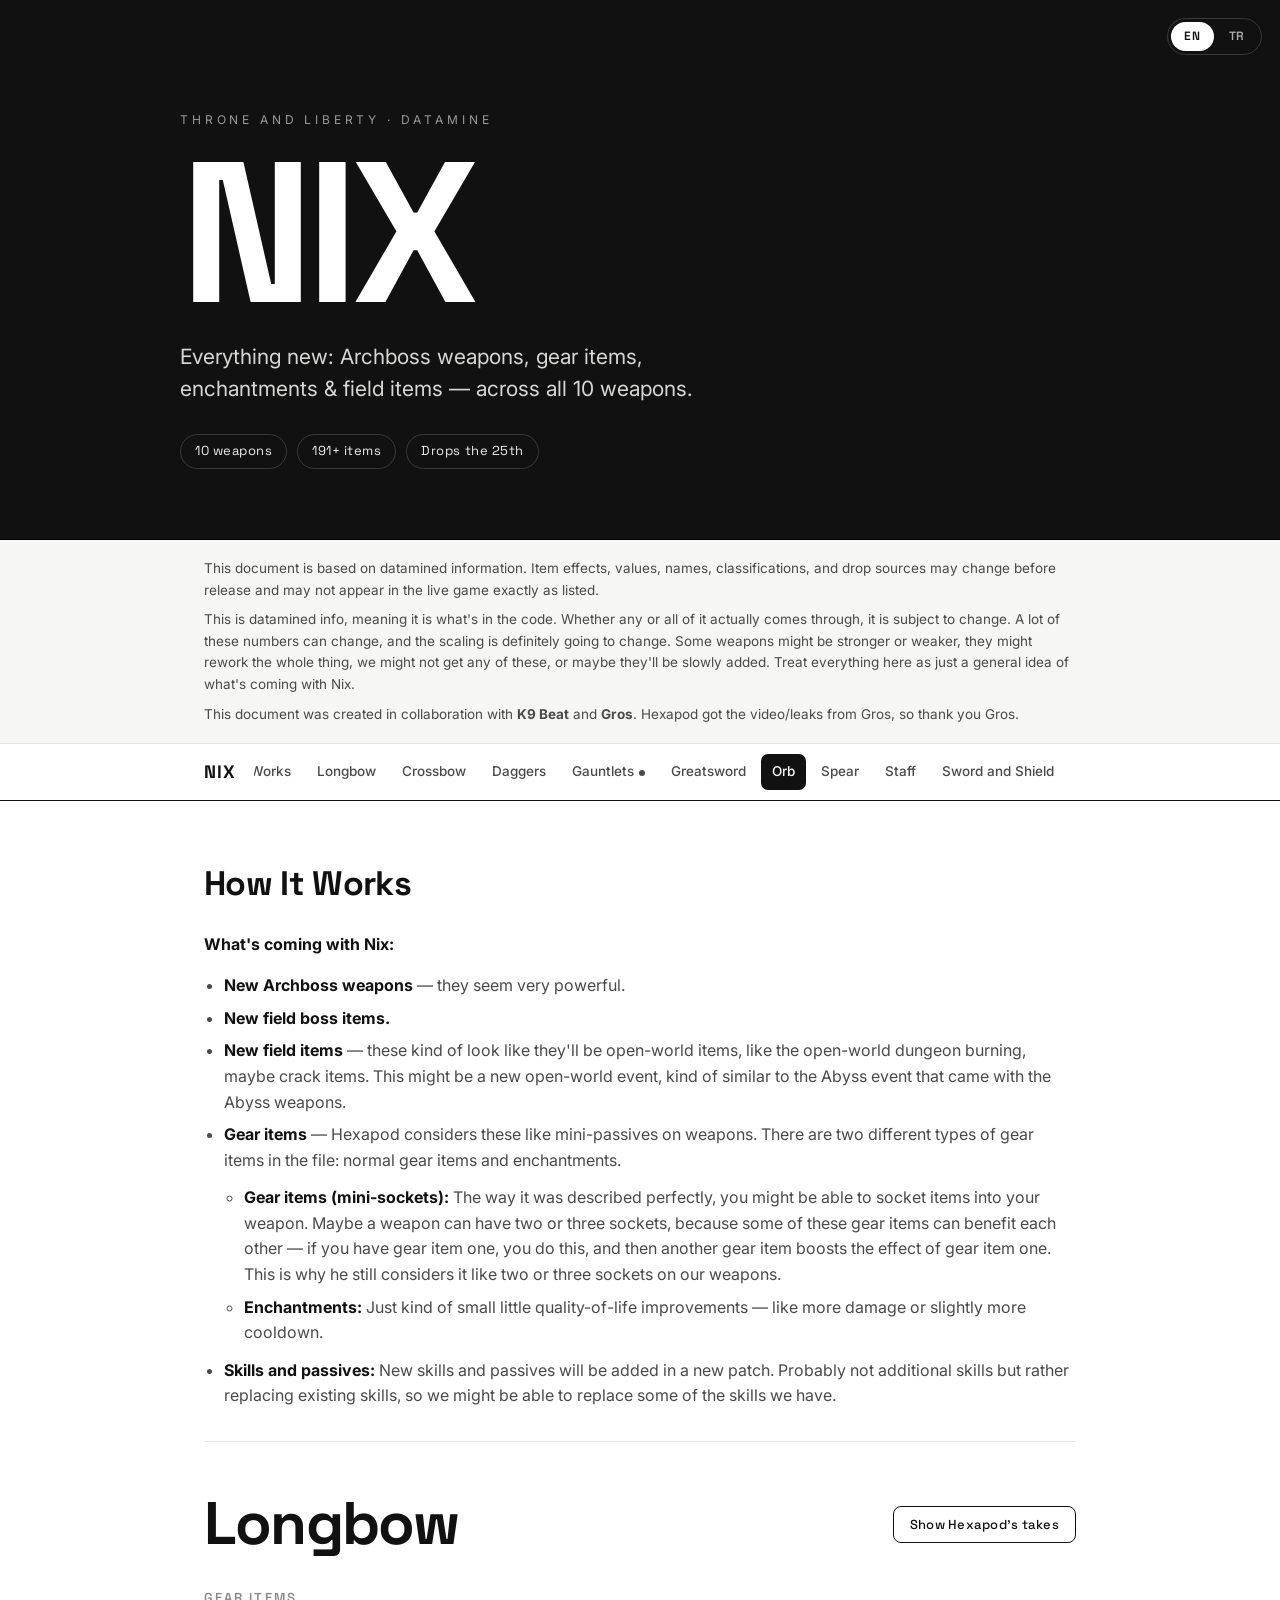
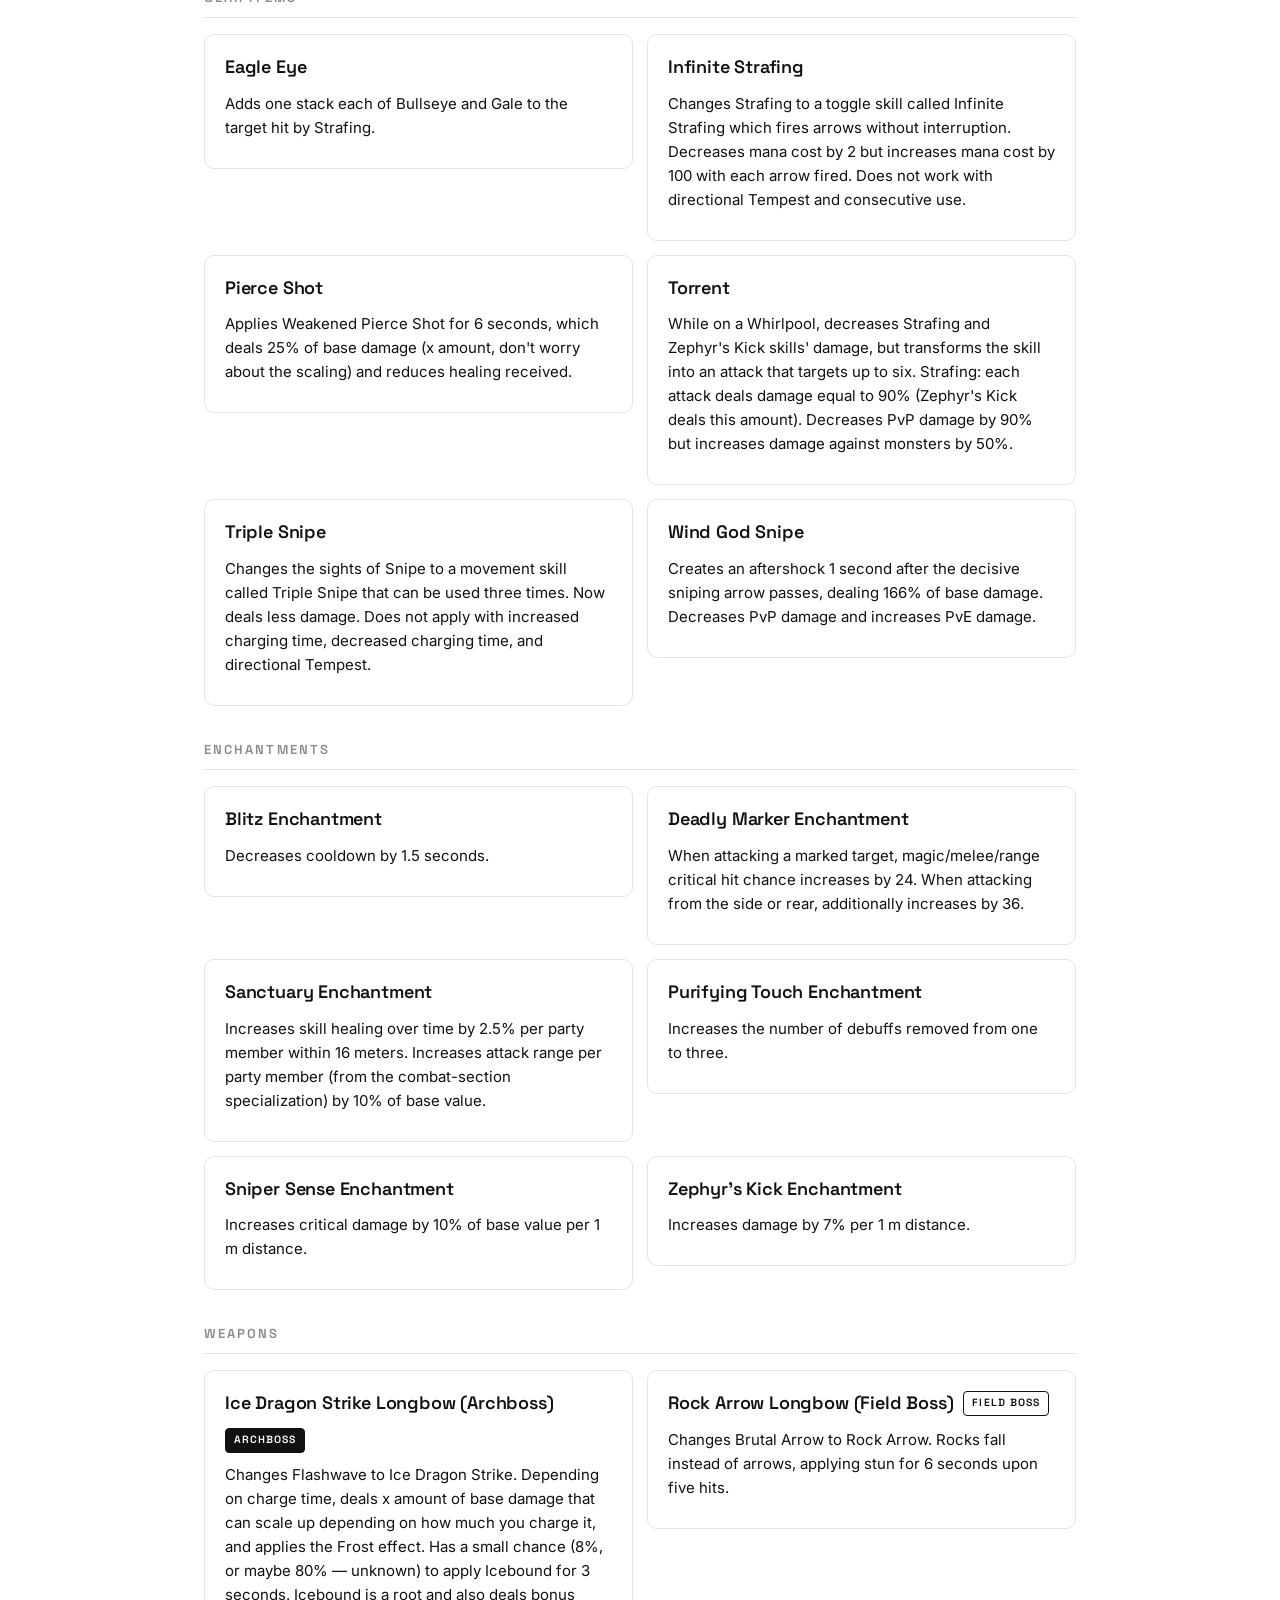
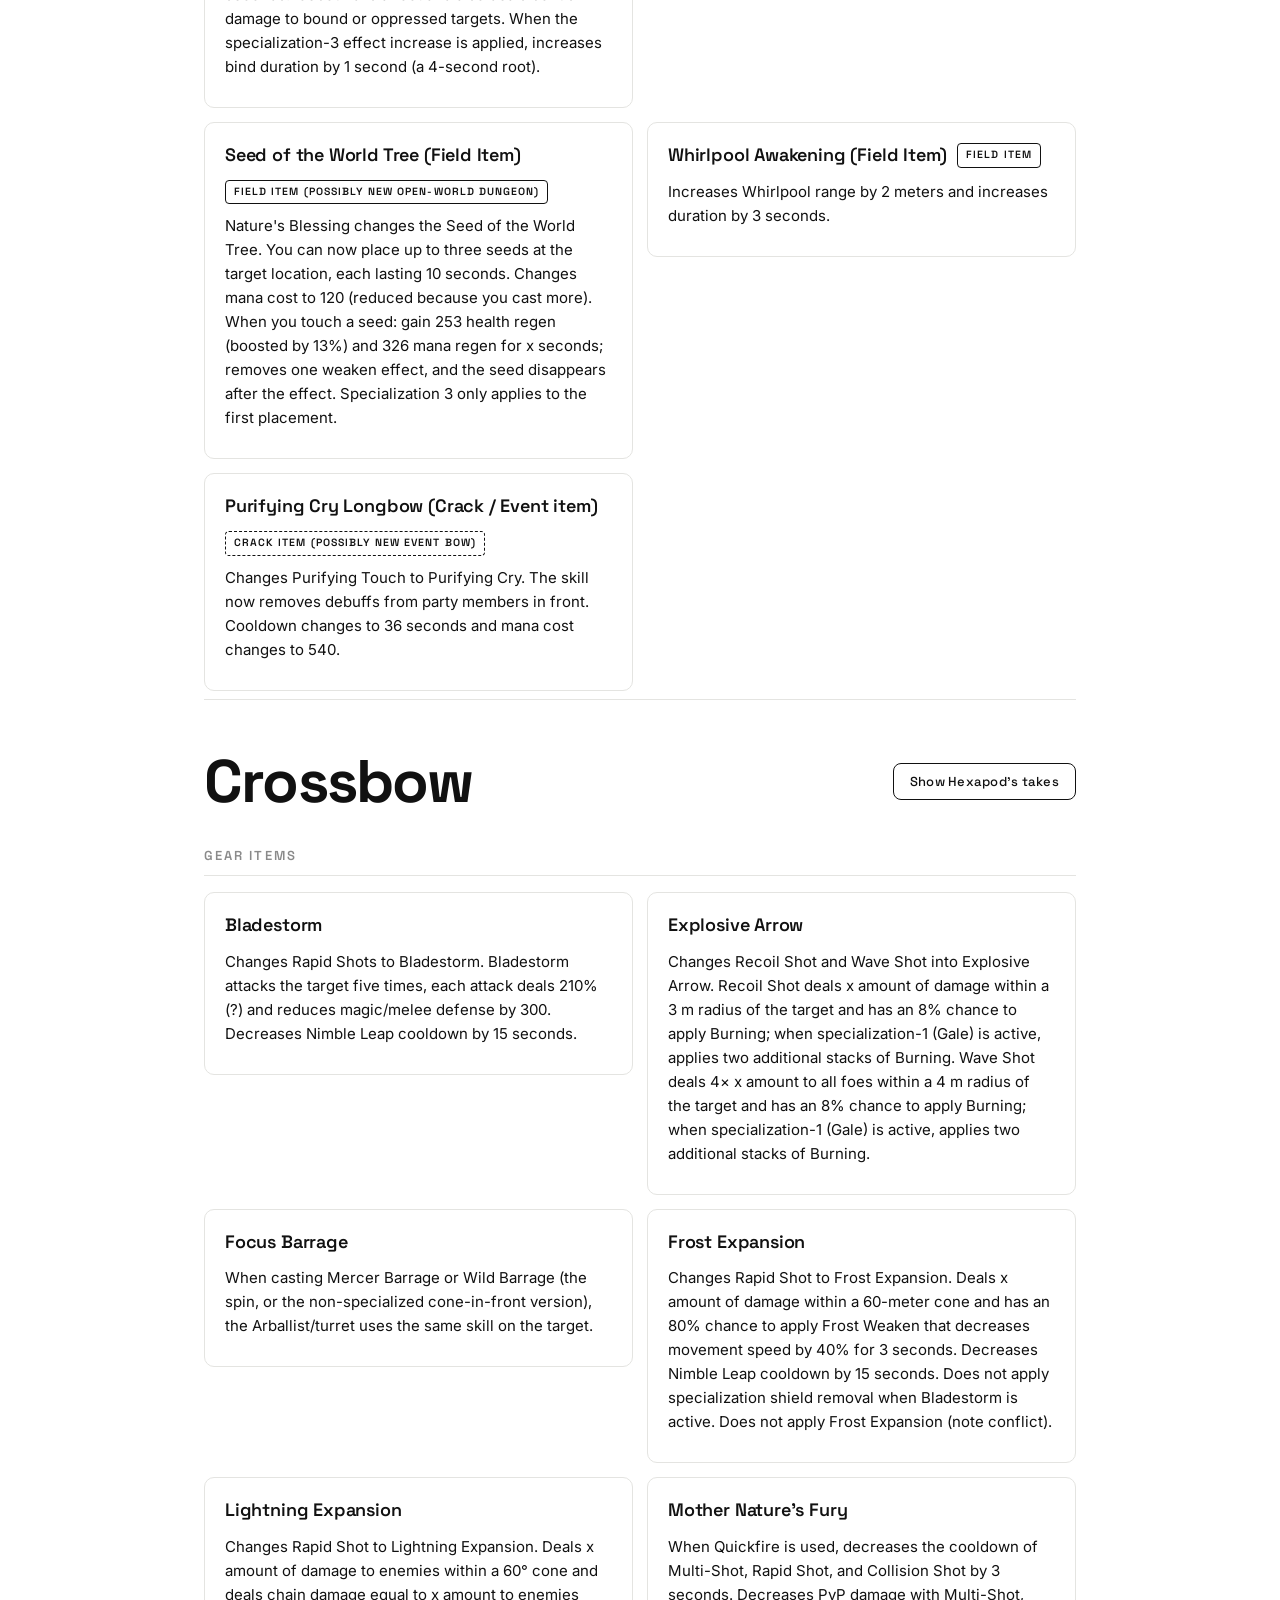
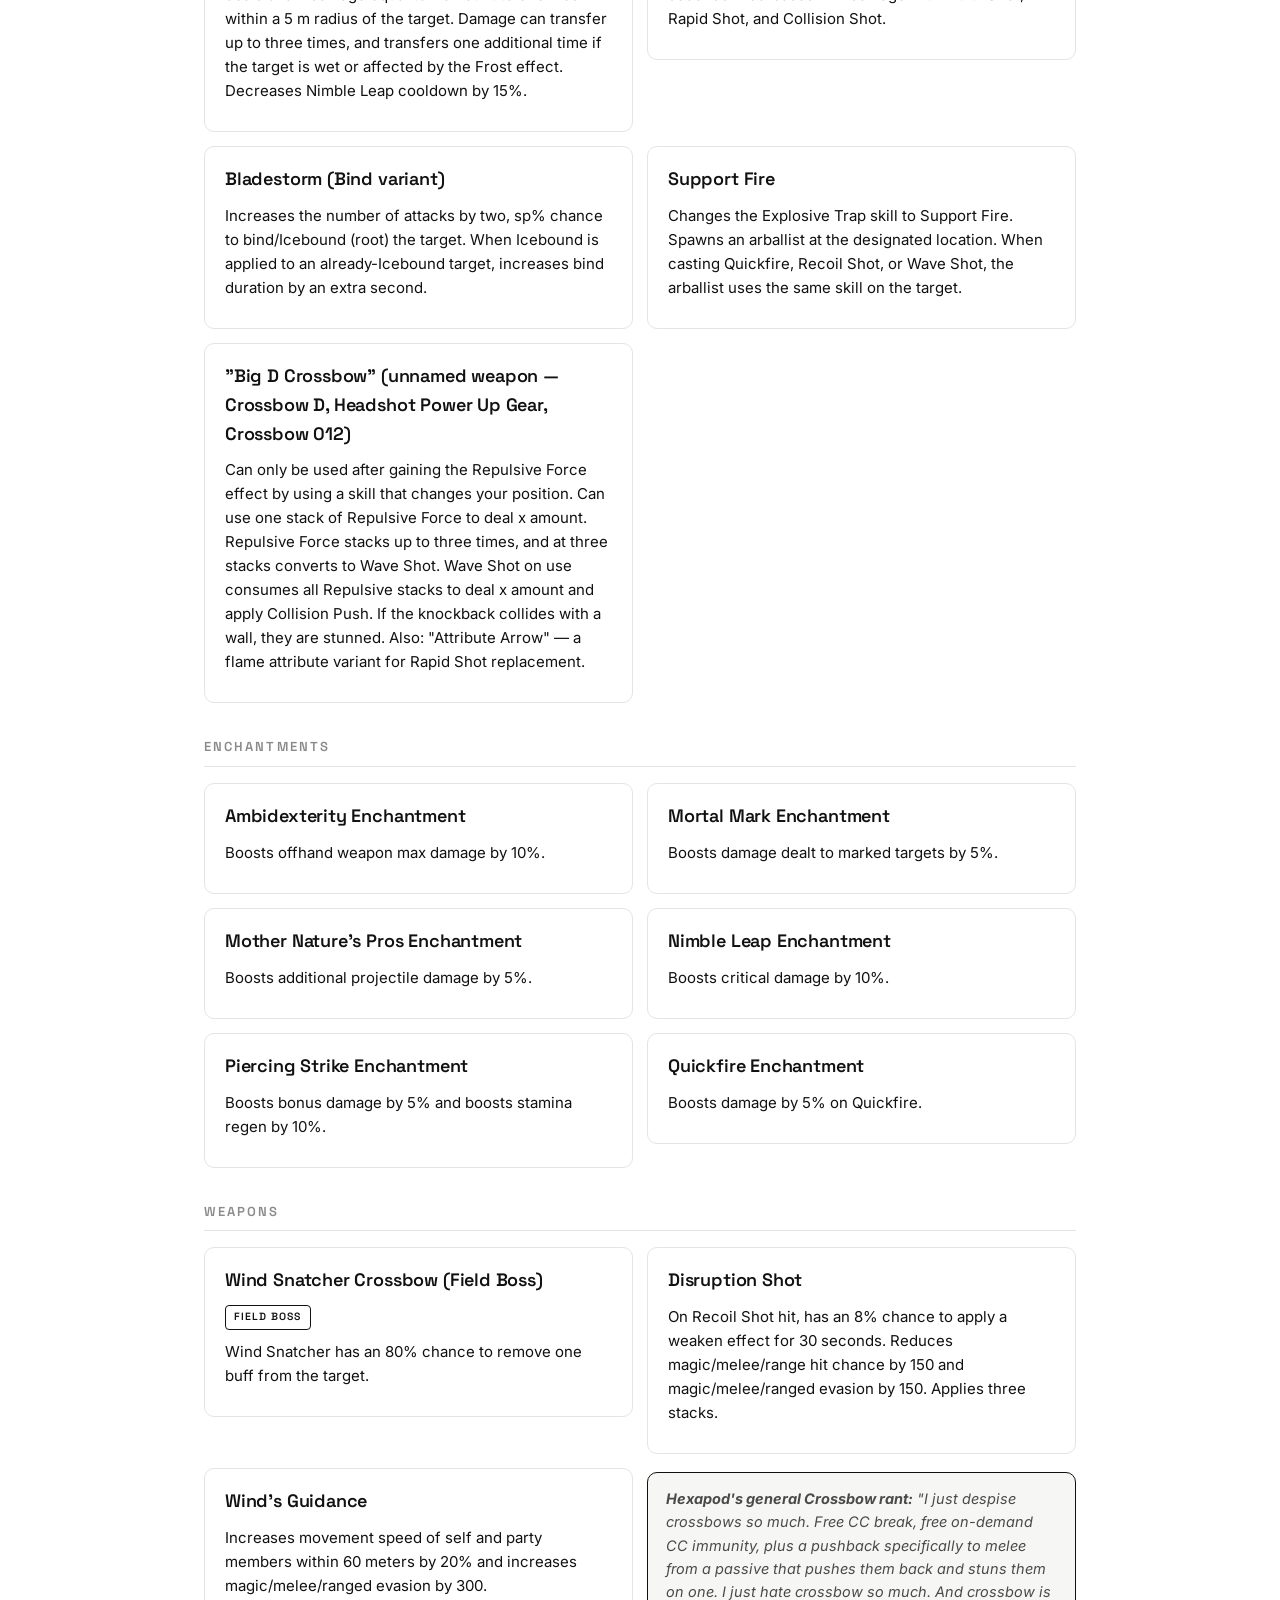
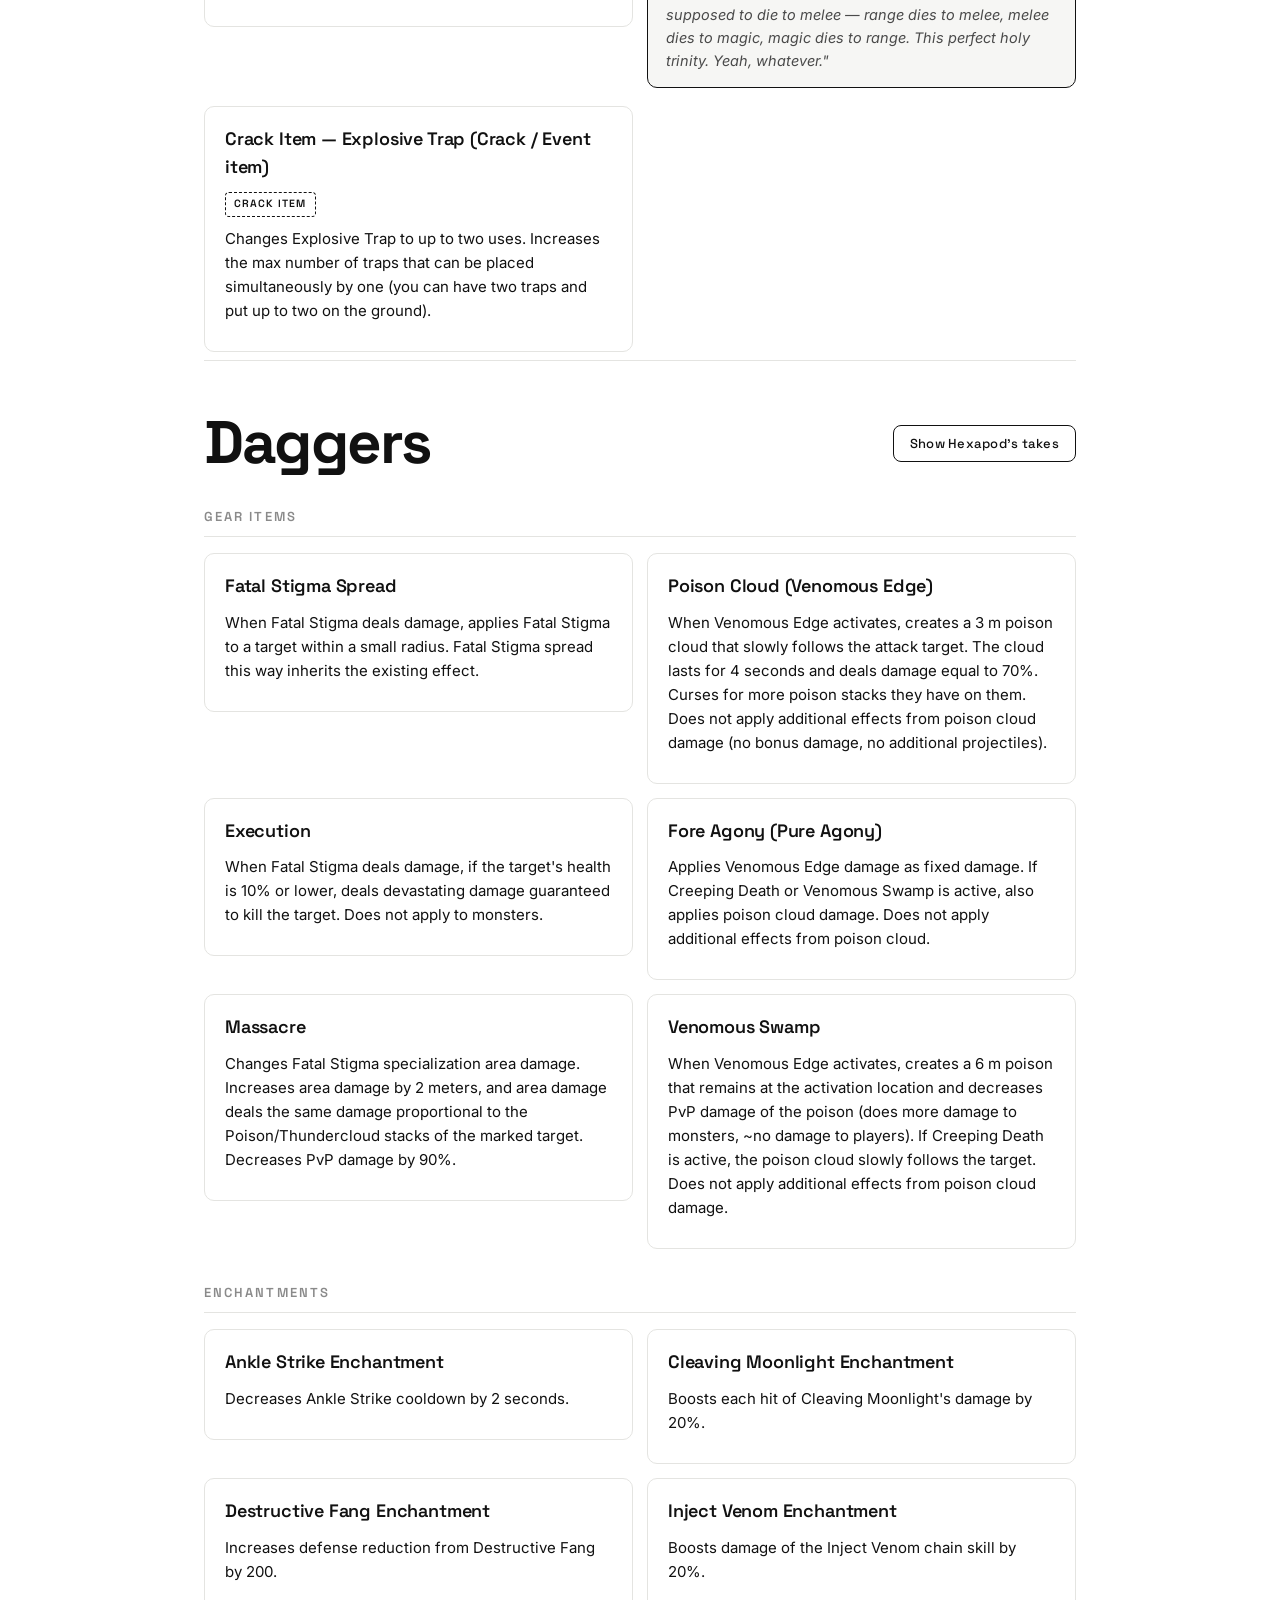
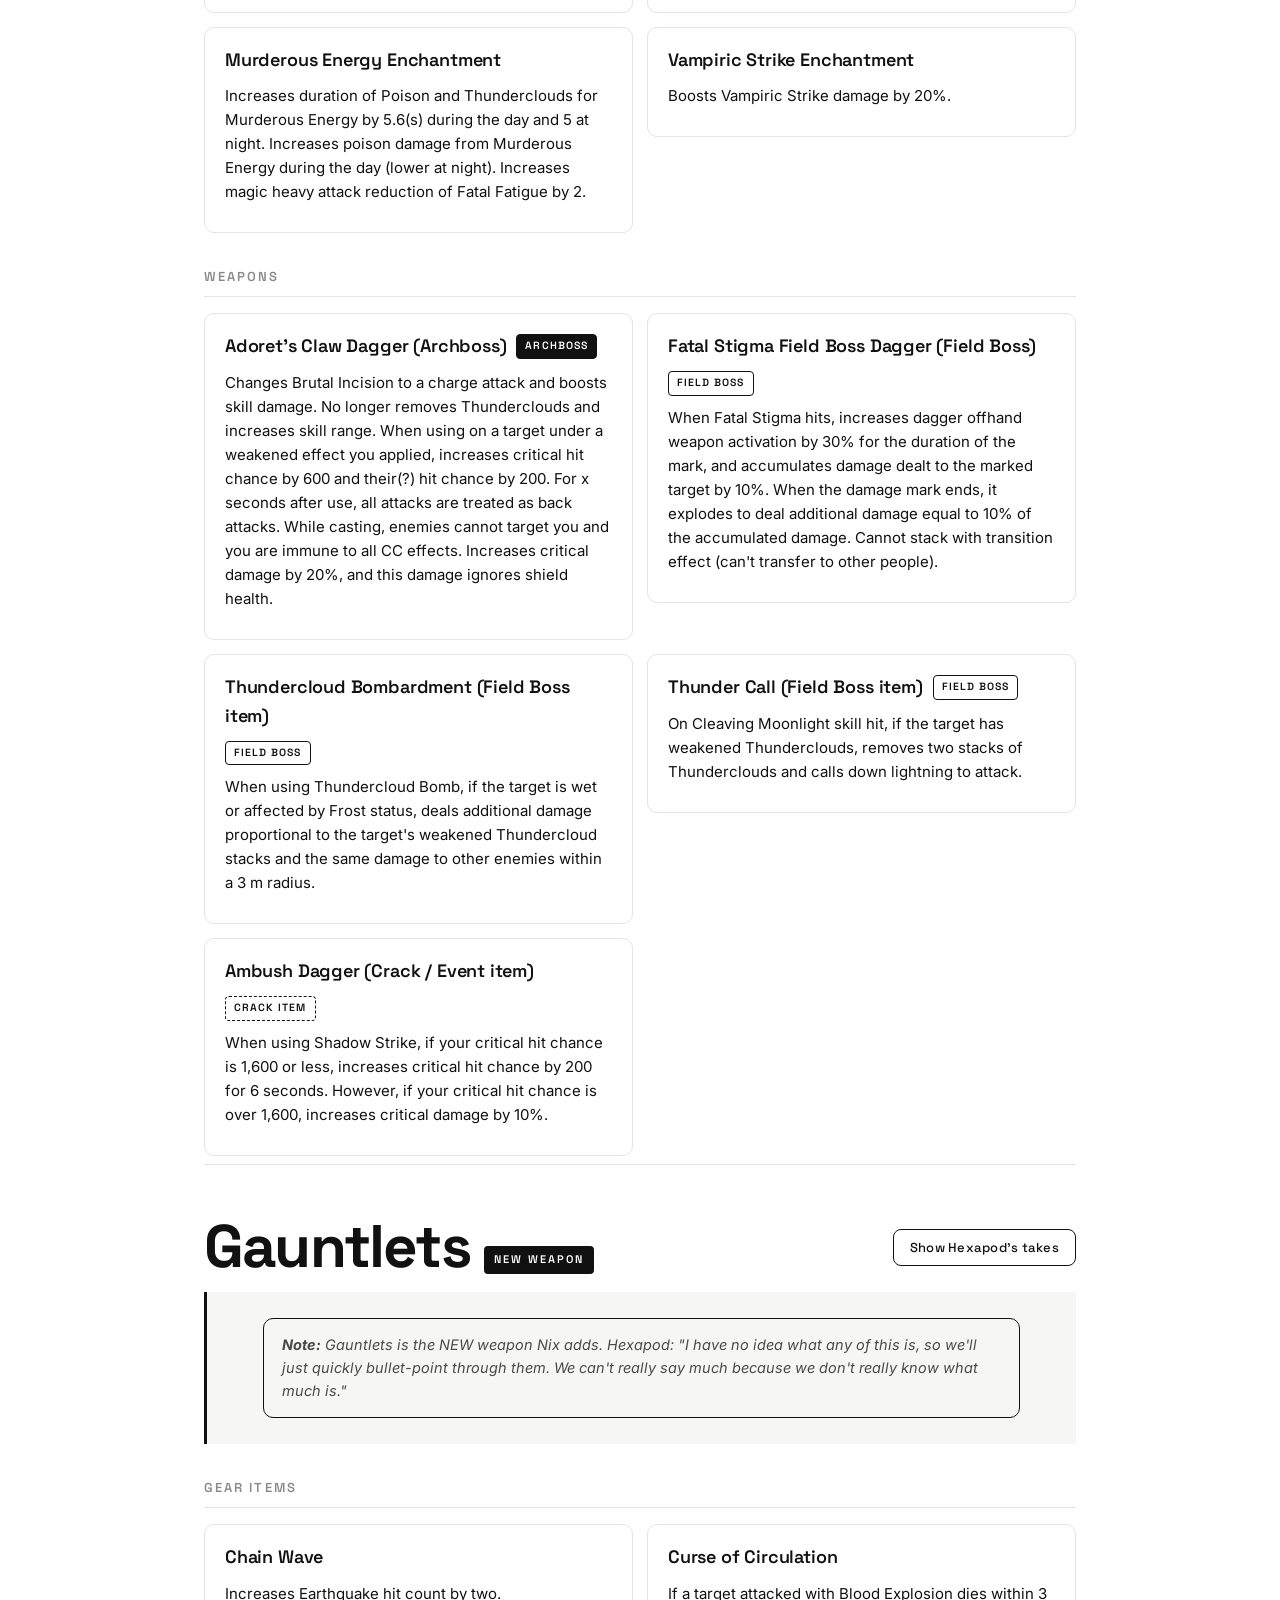
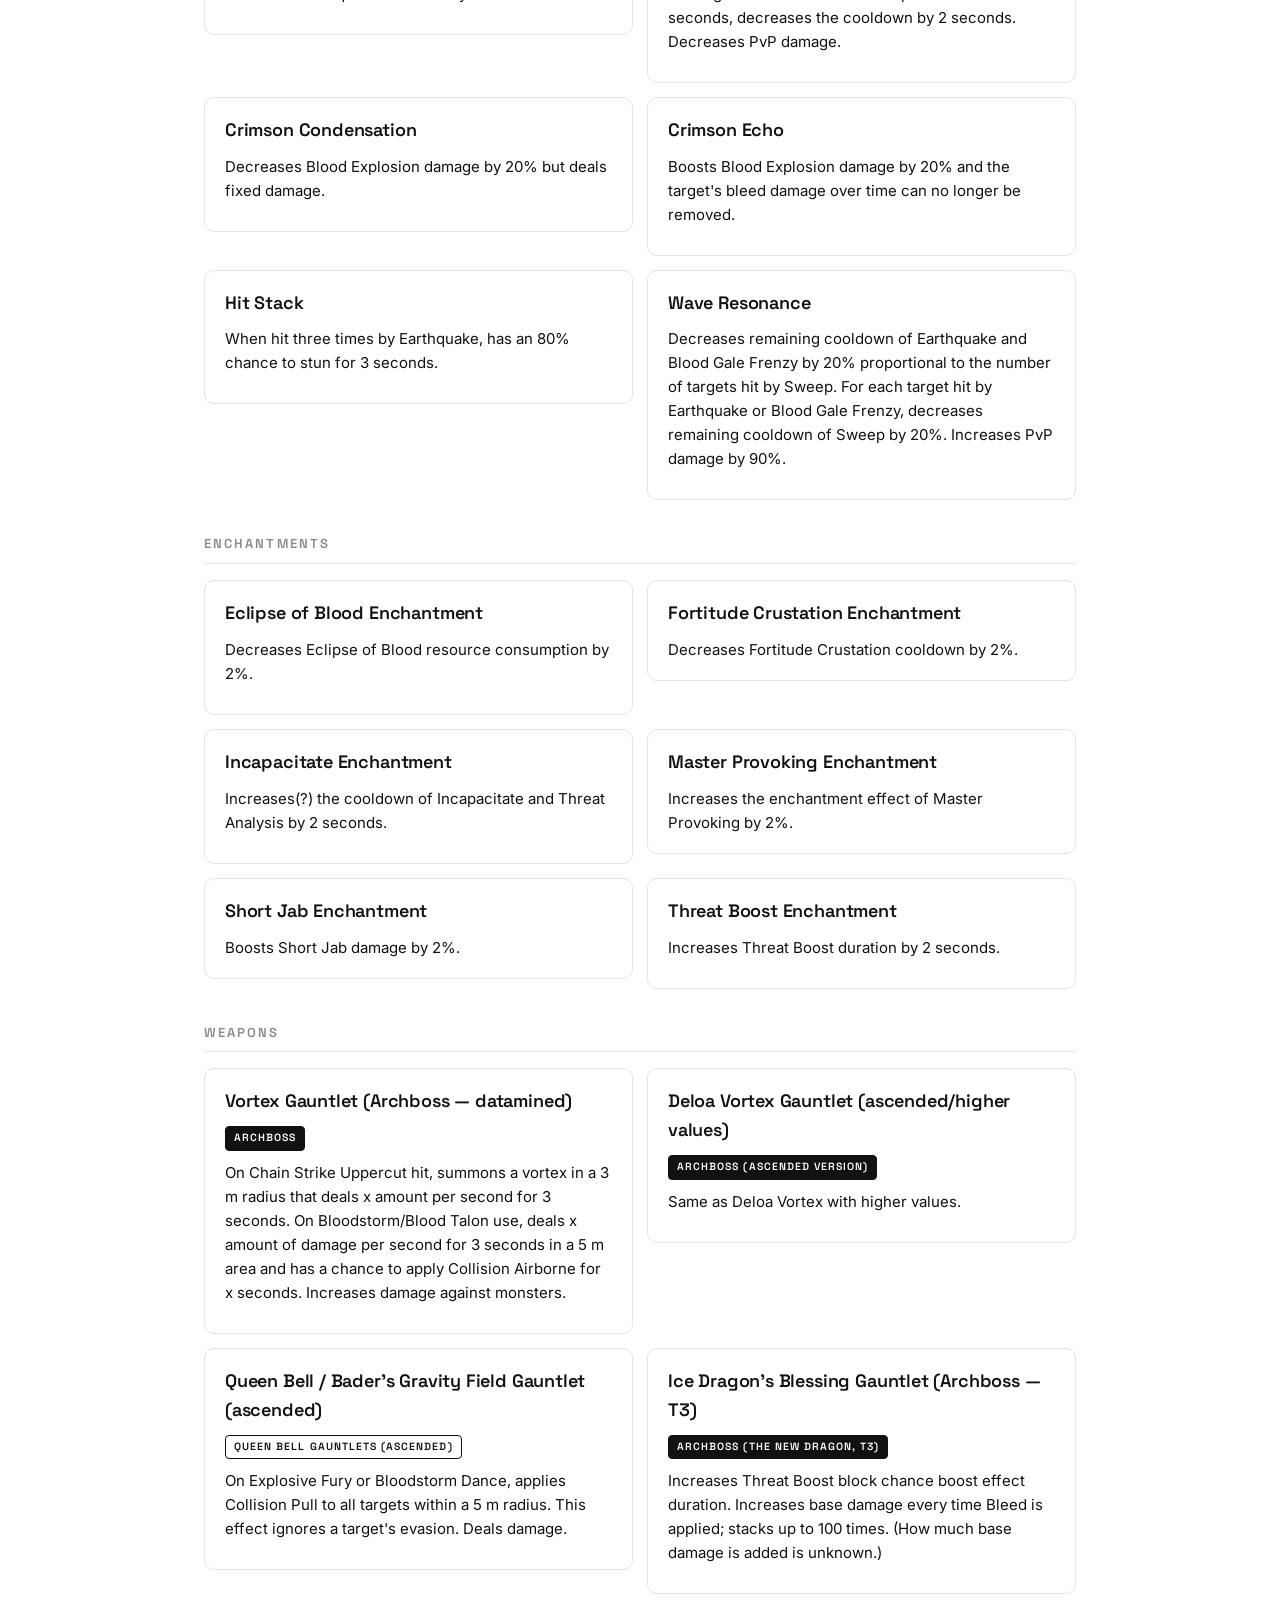
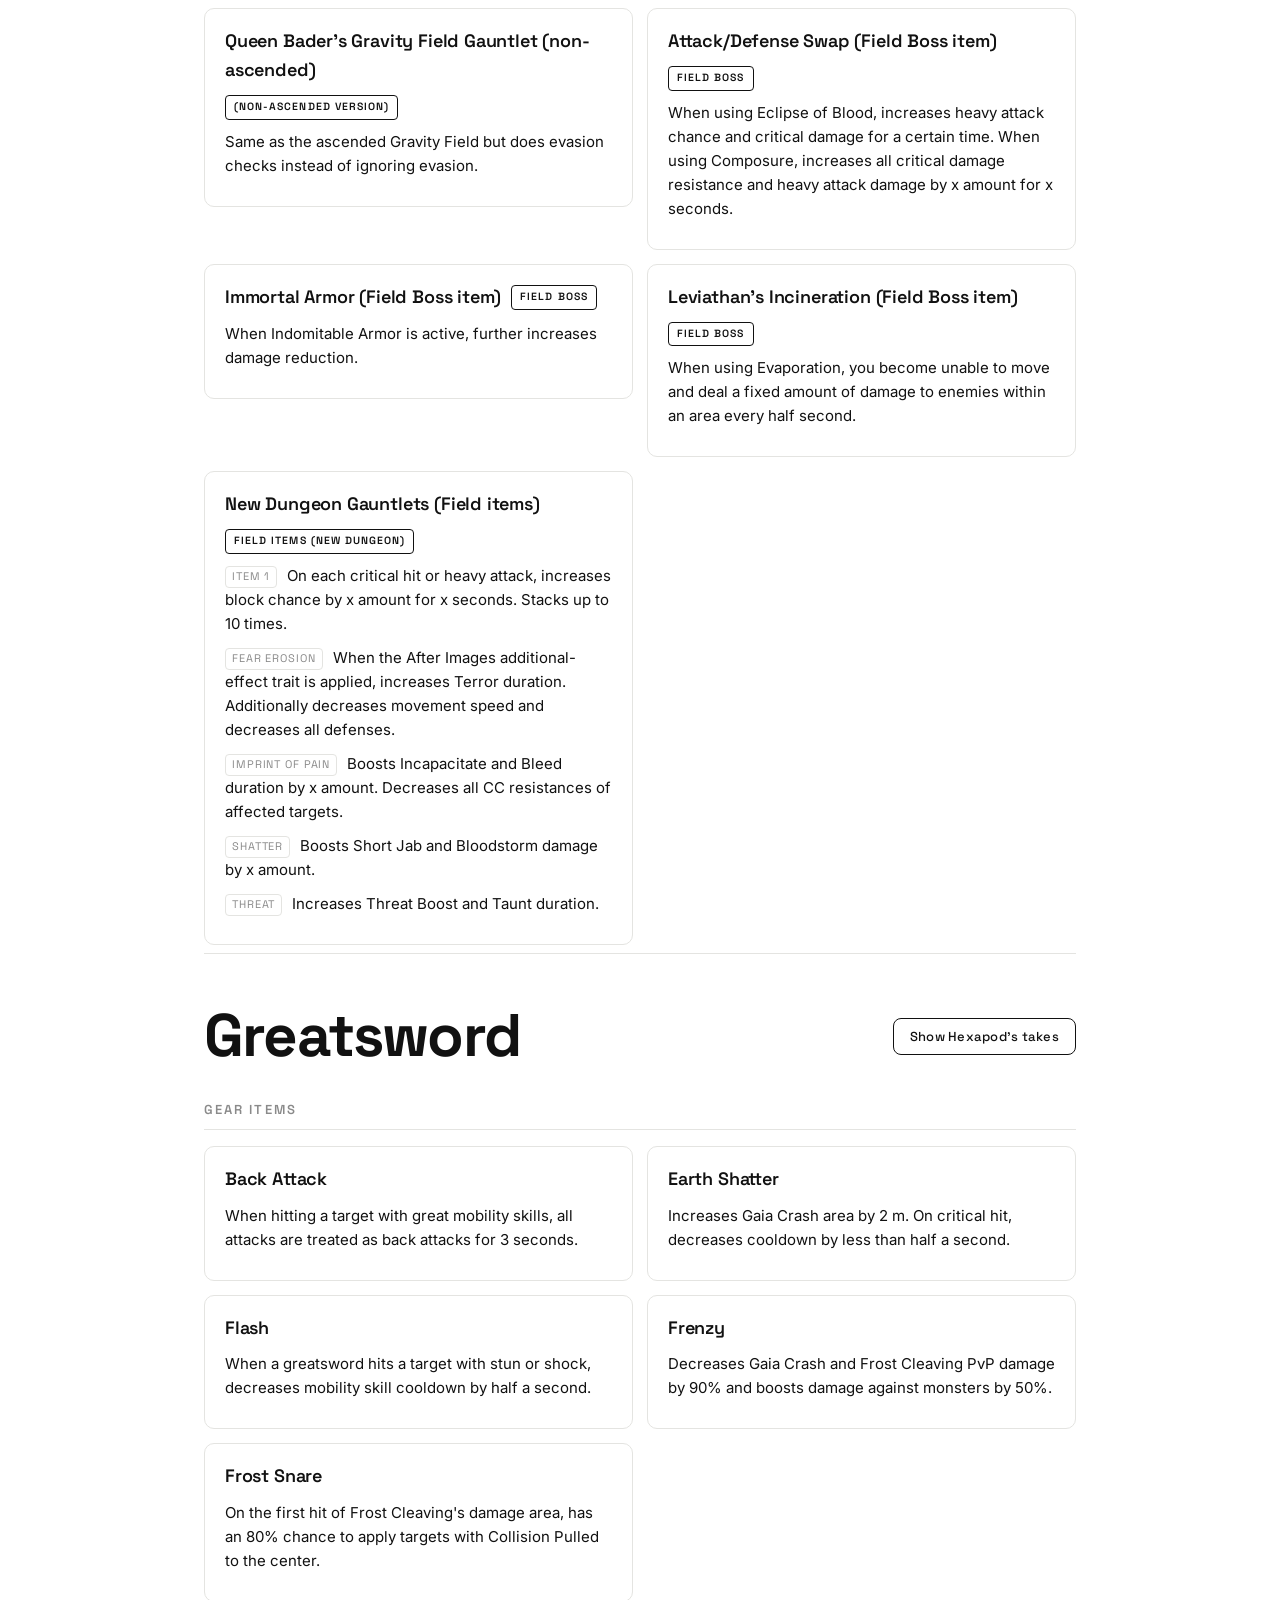
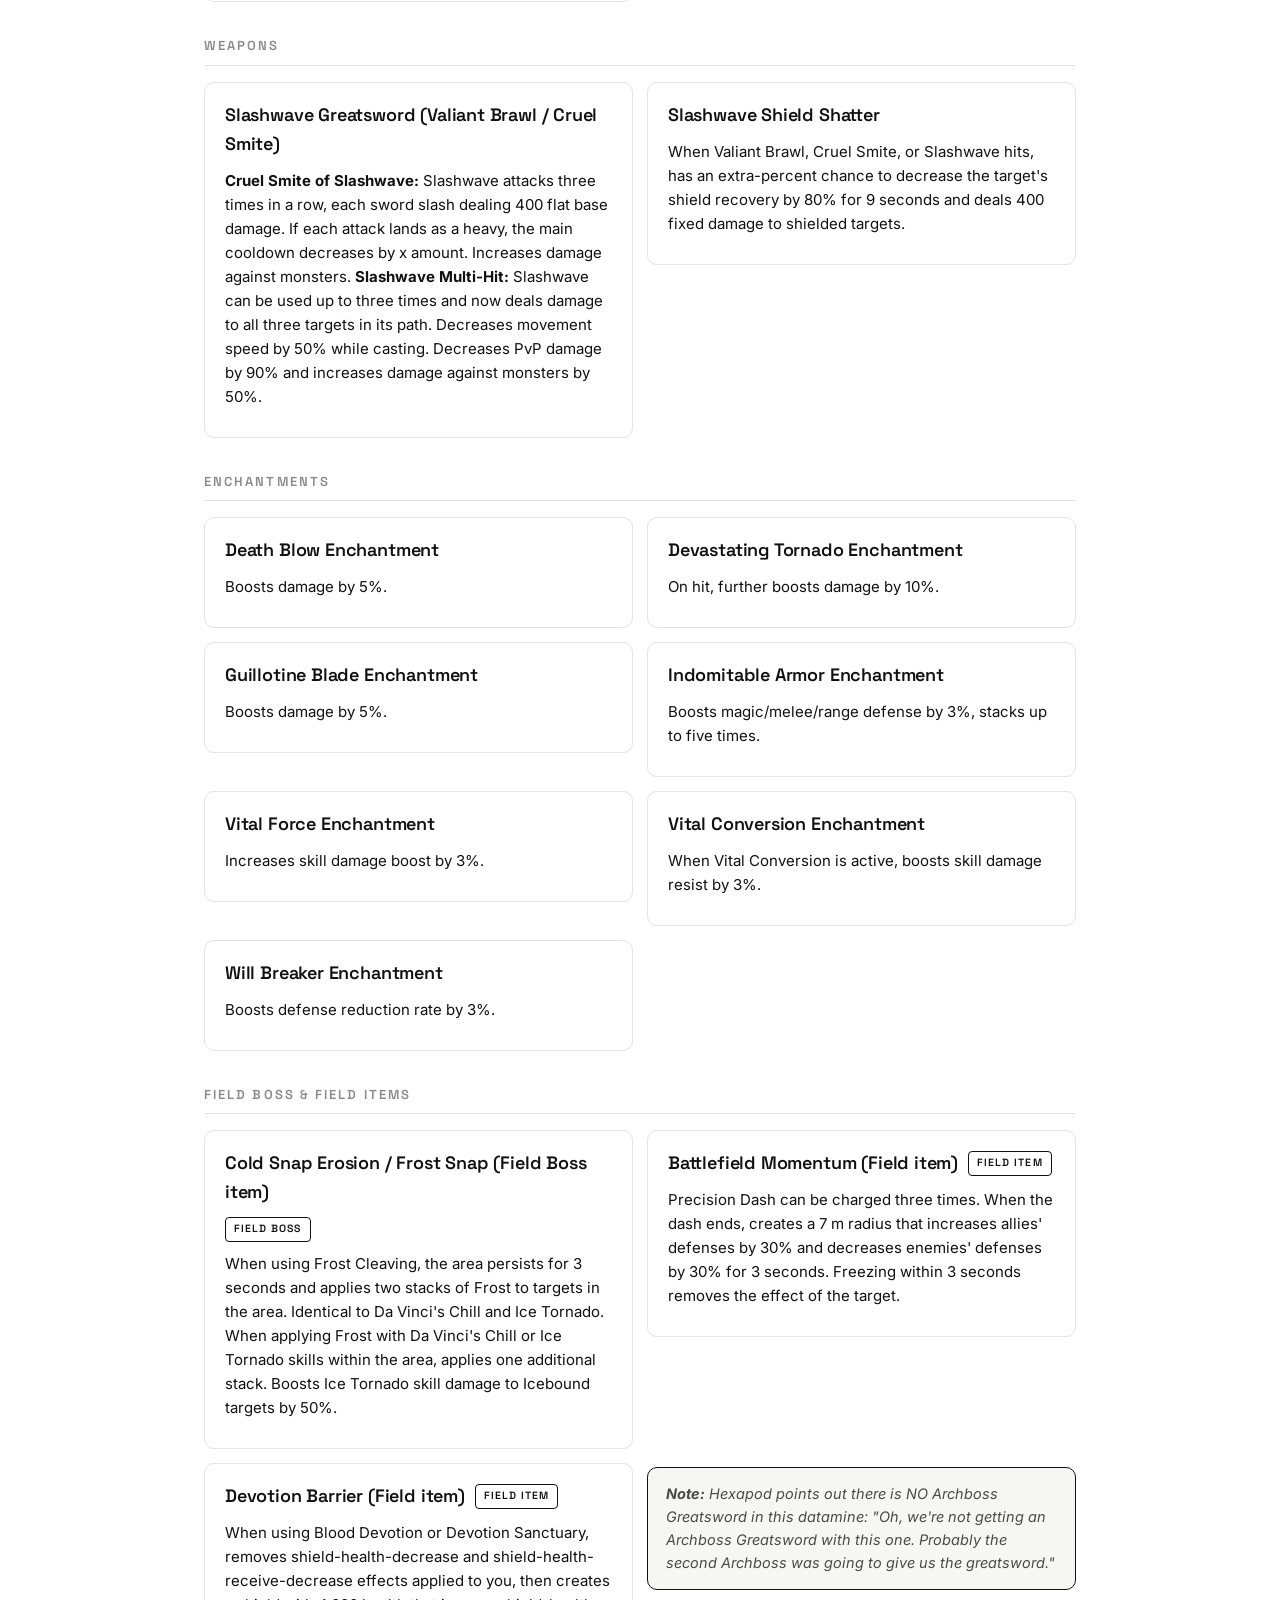
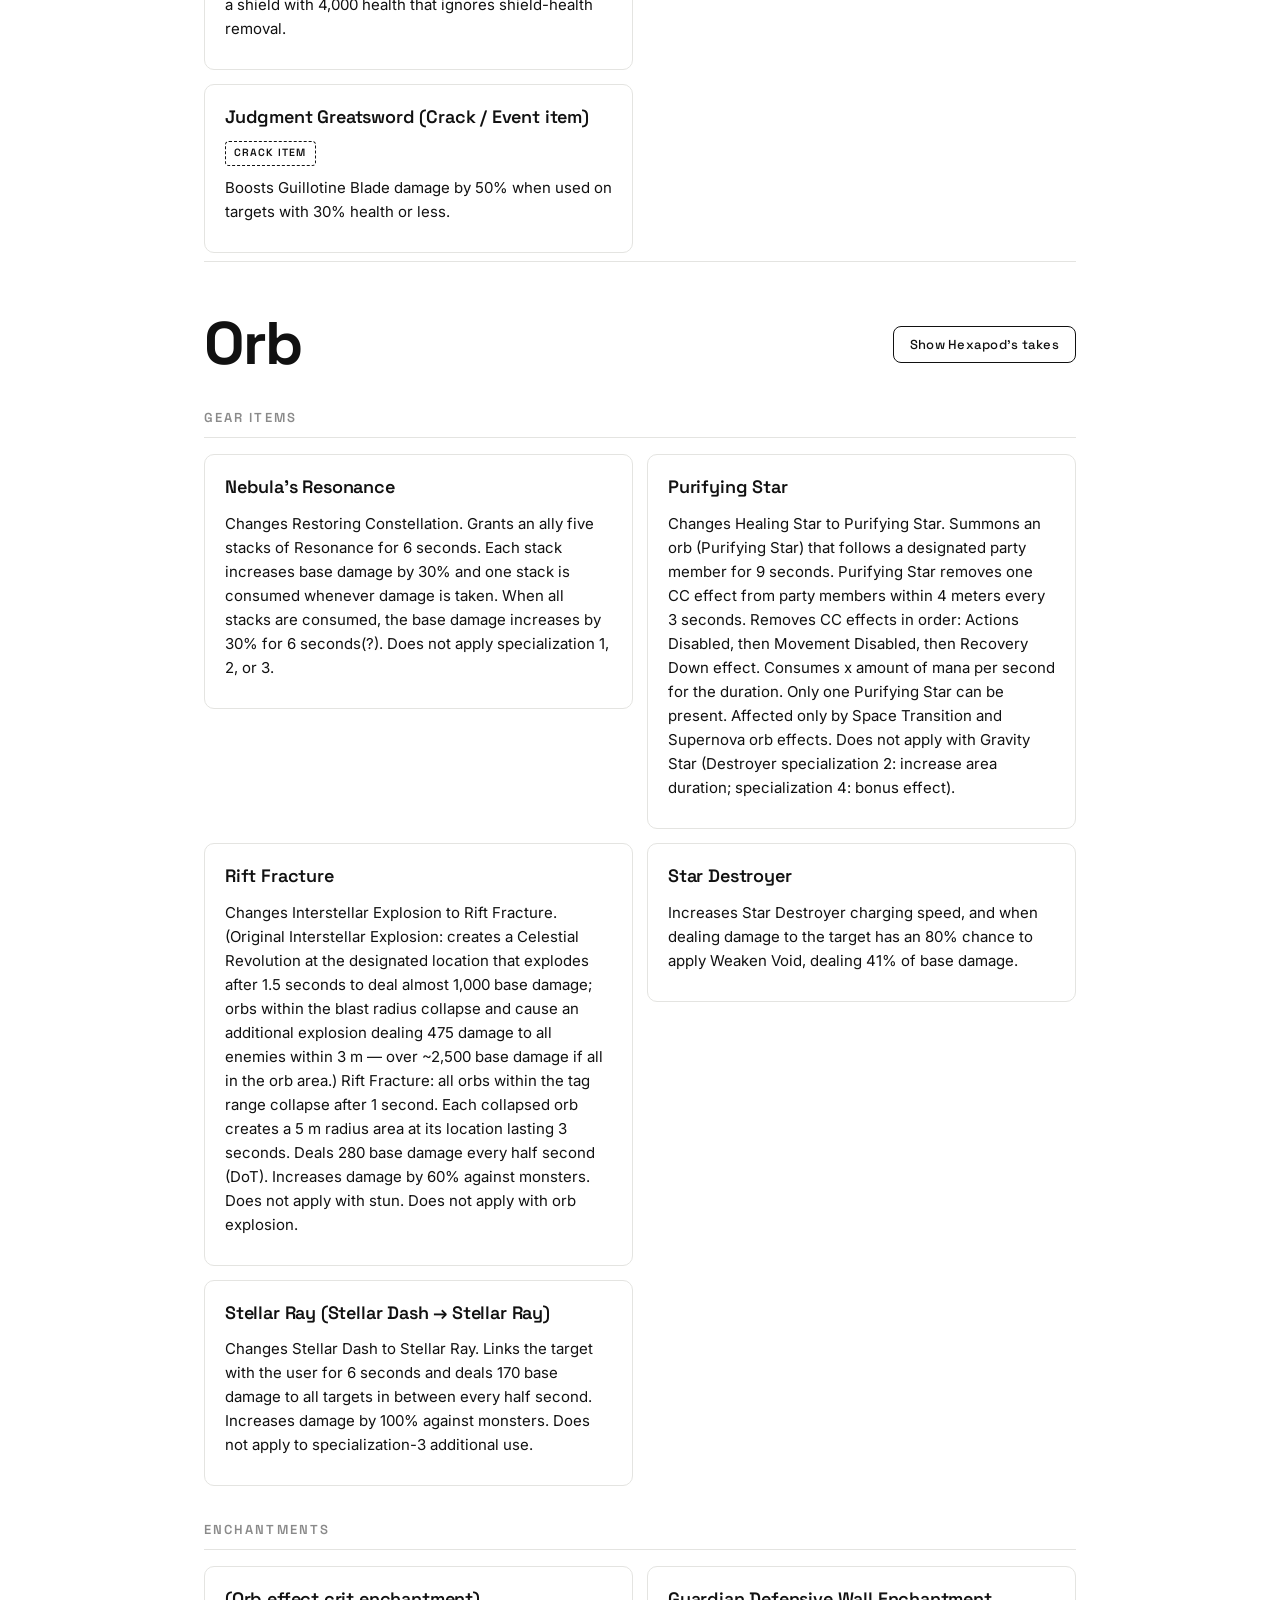
==== commit 9c75fac8: "feat: Turkish version + EN/TR language switcher Add tr.html generated from content-tr.md: UI, effect" ====
--- a/index.html
+++ b/index.html
@@ -12,6 +12,10 @@
 </head>
 <body>
 <header class="hero">
+  <div class="lang-switch">
+      <a href="index.html" class="is-current">EN</a>
+      <a href="tr.html">TR</a>
+    </div>
   <div class="hero__inner">
     <p class="hero__eyebrow">Throne and Liberty · Datamine</p>
     <h1 class="hero__title">NIX</h1>
@@ -70,32 +74,32 @@
       <div class="items"><article class="item">
       <header class="item__head"><h4>Eagle Eye</h4></header>
       <p class="effect">Adds one stack each of Bullseye and Gale to the target hit by Strafing.</p>
-      <div class="note"><span class="note__who">Hexapod</span>With Strafing, by default you shoot two barrages; with the specialization you can shoot three barrages. Each barrage has four arrows, and each of those four arrows, when you proc Tempest, gets Tempest arrows. Normally only the original four-arrow barrage gets the Bullseye and Gale. So if you have the three-barrage specialization and hit them with all three, you put 12 stacks of Bullseye (four stacks per barrage). His question: does this add one to the four (so it becomes five instead of four), or is it like Tempest where each little Gale/Strafing barrage adds — so instead of up to 12 with three barrages, you could get 24? "Bro, that'd be insanity." We'll have to wait and see.</div>
+      <div class="note"><div class="note-en"><span class="note__who">Hexapod</span>With Strafing, by default you shoot two barrages; with the specialization you can shoot three barrages. Each barrage has four arrows, and each of those four arrows, when you proc Tempest, gets Tempest arrows. Normally only the original four-arrow barrage gets the Bullseye and Gale. So if you have the three-barrage specialization and hit them with all three, you put 12 stacks of Bullseye (four stacks per barrage). His question: does this add one to the four (so it becomes five instead of four), or is it like Tempest where each little Gale/Strafing barrage adds — so instead of up to 12 with three barrages, you could get 24? "Bro, that'd be insanity." We'll have to wait and see.</div></div>
     </article>
 <article class="item">
       <header class="item__head"><h4>Infinite Strafing</h4></header>
       <p class="effect">Changes Strafing to a toggle skill called Infinite Strafing which fires arrows without interruption. Decreases mana cost by 2 but increases mana cost by 100 with each arrow fired. Does not work with directional Tempest and consecutive use.</p>
-      <div class="note"><span class="note__who">Hexapod</span>His question is the fire rate — if it shoots slow (one arrow, one arrow), that might be pretty interesting; but if it's super fast, it could be interesting yet you'll burn through your mana. Looks interesting to be honest.</div>
+      <div class="note"><div class="note-en"><span class="note__who">Hexapod</span>His question is the fire rate — if it shoots slow (one arrow, one arrow), that might be pretty interesting; but if it's super fast, it could be interesting yet you'll burn through your mana. Looks interesting to be honest.</div></div>
     </article>
 <article class="item">
       <header class="item__head"><h4>Pierce Shot</h4></header>
       <p class="effect">Applies Weakened Pierce Shot for 6 seconds, which deals 25% of base damage (x amount, don't worry about the scaling) and reduces healing received.</p>
-      <div class="note"><span class="note__who">Hexapod</span>"Whoa, dude. We're getting anti-heal with bow, bro. That's insane." You already have long-range anti-shield with Deadly Marker, and now anti-heal too. "This is going to be insane." He's unsure what "Pure Shot" / "Pierce Shot" exactly refers to — "we'll see."</div>
+      <div class="note"><div class="note-en"><span class="note__who">Hexapod</span>"Whoa, dude. We're getting anti-heal with bow, bro. That's insane." You already have long-range anti-shield with Deadly Marker, and now anti-heal too. "This is going to be insane." He's unsure what "Pure Shot" / "Pierce Shot" exactly refers to — "we'll see."</div></div>
     </article>
 <article class="item">
       <header class="item__head"><h4>Torrent</h4></header>
       <p class="effect">While on a Whirlpool, decreases Strafing and Zephyr's Kick skills' damage, but transforms the skill into an attack that targets up to six. Strafing: each attack deals damage equal to 90% (Zephyr's Kick deals this amount). Decreases PvP damage by 90% but increases damage against monsters by 50%.</p>
-      <div class="note"><span class="note__who">Hexapod</span>"So it becomes like an AoE cleave." Probably going to be for mob grinding. "You know what? I don't mind this. Maybe Longbow can finally have some use in mob grinding, which is fine."</div>
+      <div class="note"><div class="note-en"><span class="note__who">Hexapod</span>"So it becomes like an AoE cleave." Probably going to be for mob grinding. "You know what? I don't mind this. Maybe Longbow can finally have some use in mob grinding, which is fine."</div></div>
     </article>
 <article class="item">
       <header class="item__head"><h4>Triple Snipe</h4></header>
       <p class="effect">Changes the sights of Snipe to a movement skill called Triple Snipe that can be used three times. Now deals less damage. Does not apply with increased charging time, decreased charging time, and directional Tempest.</p>
-      <div class="note"><span class="note__who">Hexapod</span>"It's a movement skill" — you backfire, shoot out of a Snipe and can use it two more times, kind of like Strafing. We'll have to wait and see for that one.</div>
+      <div class="note"><div class="note-en"><span class="note__who">Hexapod</span>"It's a movement skill" — you backfire, shoot out of a Snipe and can use it two more times, kind of like Strafing. We'll have to wait and see for that one.</div></div>
     </article>
 <article class="item">
       <header class="item__head"><h4>Wind God Snipe</h4></header>
       <p class="effect">Creates an aftershock 1 second after the decisive sniping arrow passes, dealing 166% of base damage. Decreases PvP damage and increases PvE damage.</p>
-      <div class="note"><span class="note__who">Hexapod</span>"That's fine." This probably puts a pole on the ground. If it penetrates through multiple targets, you put multiple stacks on the ground and do a lot of AoE damage. "I don't mind it."</div>
+      <div class="note"><div class="note-en"><span class="note__who">Hexapod</span>"That's fine." This probably puts a pole on the ground. If it penetrates through multiple targets, you put multiple stacks on the ground and do a lot of AoE damage. "I don't mind it."</div></div>
     </article></div>
     </div>
 <div class="subsection">
@@ -103,32 +107,32 @@
       <div class="items"><article class="item">
       <header class="item__head"><h4>Blitz Enchantment</h4></header>
       <p class="effect">Decreases cooldown by 1.5 seconds.</p>
-      <div class="note"><span class="note__who">Hexapod</span>"Wow. Okay, I kind of like it." Reminder: these are placeholders and can change or be completely reworked.</div>
+      <div class="note"><div class="note-en"><span class="note__who">Hexapod</span>"Wow. Okay, I kind of like it." Reminder: these are placeholders and can change or be completely reworked.</div></div>
     </article>
 <article class="item">
       <header class="item__head"><h4>Deadly Marker Enchantment</h4></header>
       <p class="effect">When attacking a marked target, magic/melee/range critical hit chance increases by 24. When attacking from the side or rear, additionally increases by 36.</p>
-      <div class="note"><span class="note__who">Hexapod</span>He assumes this increases crit for everybody hitting the Deadly Marker'd player — so everyone in your party gets more crit depending on the angle they hit from. "I kind of like it. They're small passives." He feels the 1.5-second cooldown (Blitz) is more powerful in his opinion, but still nice nonetheless.</div>
+      <div class="note"><div class="note-en"><span class="note__who">Hexapod</span>He assumes this increases crit for everybody hitting the Deadly Marker'd player — so everyone in your party gets more crit depending on the angle they hit from. "I kind of like it. They're small passives." He feels the 1.5-second cooldown (Blitz) is more powerful in his opinion, but still nice nonetheless.</div></div>
     </article>
 <article class="item">
       <header class="item__head"><h4>Sanctuary Enchantment</h4></header>
       <p class="effect">Increases skill healing over time by 2.5% per party member within 16 meters. Increases attack range per party member (from the combat-section specialization) by 10% of base value.</p>
-      <div class="note"><span class="note__who">Hexapod</span>Assumes it works like the passive that gives endurance for every ally around you (which counts yourself). So you can get up to ~15% extra skill healing over time — basically 15% more HoT applied. "That's pretty nice."</div>
+      <div class="note"><div class="note-en"><span class="note__who">Hexapod</span>Assumes it works like the passive that gives endurance for every ally around you (which counts yourself). So you can get up to ~15% extra skill healing over time — basically 15% more HoT applied. "That's pretty nice."</div></div>
     </article>
 <article class="item">
       <header class="item__head"><h4>Purifying Touch Enchantment</h4></header>
       <p class="effect">Increases the number of debuffs removed from one to three.</p>
-      <div class="note"><span class="note__who">Hexapod</span>Purifying Touch is the skill where casting on an ally removes a debuff (and there's a way to make it remove all debuffs if cast while they have Vigorous / a previous buff). This means you don't have to rely on that debuff trick. "So that's like anti-shield, anti-heal. Bro, that's going to be insanity."</div>
+      <div class="note"><div class="note-en"><span class="note__who">Hexapod</span>Purifying Touch is the skill where casting on an ally removes a debuff (and there's a way to make it remove all debuffs if cast while they have Vigorous / a previous buff). This means you don't have to rely on that debuff trick. "So that's like anti-shield, anti-heal. Bro, that's going to be insanity."</div></div>
     </article>
 <article class="item">
       <header class="item__head"><h4>Sniper Sense Enchantment</h4></header>
       <p class="effect">Increases critical damage by 10% of base value per 1 m distance.</p>
-      <div class="note"><span class="note__who">Hexapod</span>"Oh my god, bro. This might be the way to go. Sniper enchant, bro. And with the new sniper mini-passive it might even be better." We'll have to wait and see.</div>
+      <div class="note"><div class="note-en"><span class="note__who">Hexapod</span>"Oh my god, bro. This might be the way to go. Sniper enchant, bro. And with the new sniper mini-passive it might even be better." We'll have to wait and see.</div></div>
     </article>
 <article class="item">
       <header class="item__head"><h4>Zephyr's Kick Enchantment</h4></header>
       <p class="effect">Increases damage by 7% per 1 m distance.</p>
-      <div class="note"><span class="note__who">Hexapod</span>Zephyr's Kick already increases its damage per 1 m distance (~3%). This adds more on top. It's the base damage of it, so if you crit you amplify it even more. "I like it."</div>
+      <div class="note"><div class="note-en"><span class="note__who">Hexapod</span>Zephyr's Kick already increases its damage per 1 m distance (~3%). This adds more on top. It's the base damage of it, so if you crit you amplify it even more. "I like it."</div></div>
     </article></div>
     </div>
 <div class="subsection">
@@ -136,27 +140,27 @@
       <div class="items"><article class="item">
       <header class="item__head"><h4>Ice Dragon Strike Longbow (Archboss)</h4><span class="badge badge--archboss">Archboss</span></header>
       <p class="effect">Changes Flashwave to Ice Dragon Strike. Depending on charge time, deals x amount of base damage that can scale up depending on how much you charge it, and applies the Frost effect. Has a small chance (8%, or maybe 80% — unknown) to apply Icebound for 3 seconds. Icebound is a root and also deals bonus damage to bound or oppressed targets. When the specialization-3 effect increase is applied, increases bind duration by 1 second (a 4-second root).</p>
-      <div class="note"><span class="note__who">Hexapod</span>"This thing looks pretty nuts. Of course, it's like four passives in one." If it keeps the huge range of Flashwave, "this is going to be nuts, bro." "Are we bringing back Flashwave? Are we going to be back in a Flashwave meta? Back to my T1 days, bro. Oh my god."</div>
+      <div class="note"><div class="note-en"><span class="note__who">Hexapod</span>"This thing looks pretty nuts. Of course, it's like four passives in one." If it keeps the huge range of Flashwave, "this is going to be nuts, bro." "Are we bringing back Flashwave? Are we going to be back in a Flashwave meta? Back to my T1 days, bro. Oh my god."</div></div>
     </article>
 <article class="item">
       <header class="item__head"><h4>Rock Arrow Longbow (Field Boss)</h4><span class="badge badge--field">Field Boss</span></header>
       <p class="effect">Changes Brutal Arrow to Rock Arrow. Rocks fall instead of arrows, applying stun for 6 seconds upon five hits.</p>
-      <div class="note"><span class="note__who">Hexapod</span>"Wait, what? Five hits." Brutal Arrow is the one you shoot in the air that lands and does AoE damage. This looks like you launch a bunch of rocks that fall slowly, and if a target is hit five times they get stunned for 6 seconds. "I doubt it's going to be 6 seconds but if it is, we'll see." We'll have to wait to see the final result.</div>
+      <div class="note"><div class="note-en"><span class="note__who">Hexapod</span>"Wait, what? Five hits." Brutal Arrow is the one you shoot in the air that lands and does AoE damage. This looks like you launch a bunch of rocks that fall slowly, and if a target is hit five times they get stunned for 6 seconds. "I doubt it's going to be 6 seconds but if it is, we'll see." We'll have to wait to see the final result.</div></div>
     </article>
 <article class="item">
       <header class="item__head"><h4>Seed of the World Tree (Field Item)</h4><span class="badge badge--field">Field item (possibly new open-world dungeon)</span></header>
       <p class="effect">Nature's Blessing changes the Seed of the World Tree. You can now place up to three seeds at the target location, each lasting 10 seconds. Changes mana cost to 120 (reduced because you cast more). When you touch a seed: gain 253 health regen (boosted by 13%) and 326 mana regen for x seconds; removes one weaken effect, and the seed disappears after the effect. Specialization 3 only applies to the first placement.</p>
-      <div class="note"><span class="note__who">Hexapod</span>This is the Whirlpool/Nature's Blessing-style buff (boosts health recovery, and with Healing Touch + Vigorous fully boosts allies). Now you can place them ahead of time, remove multiple weaken effects, or pocket one specific player. "Walk over it slowly but surely. That's going to be OP with Vigorous."</div>
+      <div class="note"><div class="note-en"><span class="note__who">Hexapod</span>This is the Whirlpool/Nature's Blessing-style buff (boosts health recovery, and with Healing Touch + Vigorous fully boosts allies). Now you can place them ahead of time, remove multiple weaken effects, or pocket one specific player. "Walk over it slowly but surely. That's going to be OP with Vigorous."</div></div>
     </article>
 <article class="item">
       <header class="item__head"><h4>Whirlpool Awakening (Field Item)</h4><span class="badge badge--field">Field item</span></header>
       <p class="effect">Increases Whirlpool range by 2 meters and increases duration by 3 seconds.</p>
-      <div class="note"><span class="note__who">Hexapod</span>"Interesting. Nothing stands out right away except a few things, but we'll have to wait and see."</div>
+      <div class="note"><div class="note-en"><span class="note__who">Hexapod</span>"Interesting. Nothing stands out right away except a few things, but we'll have to wait and see."</div></div>
     </article>
 <article class="item">
       <header class="item__head"><h4>Purifying Cry Longbow (Crack / Event item)</h4><span class="badge badge--crack">Crack item (possibly new event bow)</span></header>
       <p class="effect">Changes Purifying Touch to Purifying Cry. The skill now removes debuffs from party members in front. Cooldown changes to 36 seconds and mana cost changes to 540.</p>
-      <div class="note"><span class="note__who">Hexapod</span>Purifying Touch is single-target debuff removal; now you do it in a cone/box in front of you, affecting your whole party — but the cooldown doubles to 36 seconds. "That makes sense."</div>
+      <div class="note"><div class="note-en"><span class="note__who">Hexapod</span>Purifying Touch is single-target debuff removal; now you do it in a cone/box in front of you, affecting your whole party — but the cooldown doubles to 36 seconds. "That makes sense."</div></div>
     </article></div>
     </div>
     </section>
@@ -177,47 +181,47 @@
       <div class="items"><article class="item">
       <header class="item__head"><h4>Bladestorm</h4></header>
       <p class="effect">Changes Rapid Shots to Bladestorm. Bladestorm attacks the target five times, each attack deals 210%(?) and reduces magic/melee defense by 300. Decreases Nimble Leap cooldown by 15 seconds.</p>
-      <div class="note"><span class="note__who">Hexapod</span>Rapid Shots is the skill with the spec that pushes you back. "300 defense shred of each — that's huge."</div>
+      <div class="note"><div class="note-en"><span class="note__who">Hexapod</span>Rapid Shots is the skill with the spec that pushes you back. "300 defense shred of each — that's huge."</div></div>
     </article>
 <article class="item">
       <header class="item__head"><h4>Explosive Arrow</h4></header>
       <p class="effect">Changes Recoil Shot and Wave Shot into Explosive Arrow. Recoil Shot deals x amount of damage within a 3 m radius of the target and has an 8% chance to apply Burning; when specialization-1 (Gale) is active, applies two additional stacks of Burning. Wave Shot deals 4× x amount to all foes within a 4 m radius of the target and has an 8% chance to apply Burning; when specialization-1 (Gale) is active, applies two additional stacks of Burning.</p>
-      <div class="note"><span class="note__who">Hexapod</span>"This is the DoT one." "Bro, imagine this with Queen. This might be the way to go with a DoT build."</div>
+      <div class="note"><div class="note-en"><span class="note__who">Hexapod</span>"This is the DoT one." "Bro, imagine this with Queen. This might be the way to go with a DoT build."</div></div>
     </article>
 <article class="item">
       <header class="item__head"><h4>Focus Barrage</h4></header>
       <p class="effect">When casting Mercer Barrage or Wild Barrage (the spin, or the non-specialized cone-in-front version), the Arballist/turret uses the same skill on the target.</p>
-      <div class="note"><span class="note__who">Hexapod</span>The arballist is like a turret/minion that shoots from where you place it. You can put a bomb on the ground and spin on it or away from it and it'll do it too. "Now does that mean if I put it right on top of me and I spin, I do double damage with spin? Interesting."</div>
+      <div class="note"><div class="note-en"><span class="note__who">Hexapod</span>The arballist is like a turret/minion that shoots from where you place it. You can put a bomb on the ground and spin on it or away from it and it'll do it too. "Now does that mean if I put it right on top of me and I spin, I do double damage with spin? Interesting."</div></div>
     </article>
 <article class="item">
       <header class="item__head"><h4>Frost Expansion</h4></header>
       <p class="effect">Changes Rapid Shot to Frost Expansion. Deals x amount of damage within a 60-meter cone and has an 80% chance to apply Frost Weaken that decreases movement speed by 40% for 3 seconds. Decreases Nimble Leap cooldown by 15 seconds. Does not apply specialization shield removal when Bladestorm is active. Does not apply Frost Expansion (note conflict).</p>
-      <div class="note"><span class="note__who">Hexapod</span>"Ooh, typical." "Bro, why does Crossbow get so much every single time?"</div>
+      <div class="note"><div class="note-en"><span class="note__who">Hexapod</span>"Ooh, typical." "Bro, why does Crossbow get so much every single time?"</div></div>
     </article>
 <article class="item">
       <header class="item__head"><h4>Lightning Expansion</h4></header>
       <p class="effect">Changes Rapid Shot to Lightning Expansion. Deals x amount of damage to enemies within a 60° cone and deals chain damage equal to x amount to enemies within a 5 m radius of the target. Damage can transfer up to three times, and transfers one additional time if the target is wet or affected by the Frost effect. Decreases Nimble Leap cooldown by 15%.</p>
-      <div class="note"><span class="note__who">Hexapod</span>"So this is basically like an AoE beast right here." (Why would they be wet? Or affected by Frost effect.)</div>
+      <div class="note"><div class="note-en"><span class="note__who">Hexapod</span>"So this is basically like an AoE beast right here." (Why would they be wet? Or affected by Frost effect.)</div></div>
     </article>
 <article class="item">
       <header class="item__head"><h4>Mother Nature's Fury</h4></header>
       <p class="effect">When Quickfire is used, decreases the cooldown of Multi-Shot, Rapid Shot, and Collision Shot by 3 seconds. Decreases PvP damage with Multi-Shot, Rapid Shot, and Collision Shot.</p>
-      <div class="note"><span class="note__who">Hexapod</span>Quickfire is your main spammable. "No, bro. They're going to be Quickfire Dash, Quickfire Multi-Shot. You're just resetting it." The PvP damage reduction doesn't matter because the whole point is utility — "even if it did one point of damage, it's fine. I'm getting the cooldown for my Nimble Leap." He's annoyed: "Crossbow just has way too much and it just disgusts me every time I look at it."</div>
+      <div class="note"><div class="note-en"><span class="note__who">Hexapod</span>Quickfire is your main spammable. "No, bro. They're going to be Quickfire Dash, Quickfire Multi-Shot. You're just resetting it." The PvP damage reduction doesn't matter because the whole point is utility — "even if it did one point of damage, it's fine. I'm getting the cooldown for my Nimble Leap." He's annoyed: "Crossbow just has way too much and it just disgusts me every time I look at it."</div></div>
     </article>
 <article class="item">
       <header class="item__head"><h4>Bladestorm (Bind variant)</h4></header>
       <p class="effect">Increases the number of attacks by two, sp% chance to bind/Icebound (root) the target. When Icebound is applied to an already-Icebound target, increases bind duration by an extra second.</p>
-      <div class="note"><span class="note__who">Hexapod</span>"You can root someone for 3 seconds now. Freaking lovely, dude."</div>
+      <div class="note"><div class="note-en"><span class="note__who">Hexapod</span>"You can root someone for 3 seconds now. Freaking lovely, dude."</div></div>
     </article>
 <article class="item">
       <header class="item__head"><h4>Support Fire</h4></header>
       <p class="effect">Changes the Explosive Trap skill to Support Fire. Spawns an arballist at the designated location. When casting Quickfire, Recoil Shot, or Wave Shot, the arballist uses the same skill on the target.</p>
-      <div class="note"><span class="note__who">Hexapod</span>Explosive Trap is "really really bad, I tried making it work but it doesn't." Becomes like a turret/minion that mimics your skills. "Like a little minion, like a mimic."</div>
+      <div class="note"><div class="note-en"><span class="note__who">Hexapod</span>Explosive Trap is "really really bad, I tried making it work but it doesn't." Becomes like a turret/minion that mimics your skills. "Like a little minion, like a mimic."</div></div>
     </article>
 <article class="item">
       <header class="item__head"><h4>"Big D Crossbow" (unnamed weapon — Crossbow D, Headshot Power Up Gear, Crossbow 012)</h4></header>
       <p class="effect">Can only be used after gaining the Repulsive Force effect by using a skill that changes your position. Can use one stack of Repulsive Force to deal x amount. Repulsive Force stacks up to three times, and at three stacks converts to Wave Shot. Wave Shot on use consumes all Repulsive stacks to deal x amount and apply Collision Push. If the knockback collides with a wall, they are stunned. Also: "Attribute Arrow" — a flame attribute variant for Rapid Shot replacement.</p>
-      <div class="note"><span class="note__who">Hexapod</span>Repulsive Force is the skill where using a mobility skill gives you a stack. "Typical." On the flame variant: "Does this mean Rapid Shot becomes a fire now? Okay."</div>
+      <div class="note"><div class="note-en"><span class="note__who">Hexapod</span>Repulsive Force is the skill where using a mobility skill gives you a stack. "Typical." On the flame variant: "Does this mean Rapid Shot becomes a fire now? Okay."</div></div>
     </article></div>
     </div>
 <div class="subsection">
@@ -225,32 +229,32 @@
       <div class="items"><article class="item">
       <header class="item__head"><h4>Ambidexterity Enchantment</h4></header>
       <p class="effect">Boosts offhand weapon max damage by 10%.</p>
-      <div class="note"><span class="note__who">Hexapod</span>"That's pretty nice."</div>
+      <div class="note"><div class="note-en"><span class="note__who">Hexapod</span>"That's pretty nice."</div></div>
     </article>
 <article class="item">
       <header class="item__head"><h4>Mortal Mark Enchantment</h4></header>
       <p class="effect">Boosts damage dealt to marked targets by 5%.</p>
-      <div class="note"><span class="note__who">Hexapod</span>"So I do 5% more damage to that target? That's going to be nuts."</div>
+      <div class="note"><div class="note-en"><span class="note__who">Hexapod</span>"So I do 5% more damage to that target? That's going to be nuts."</div></div>
     </article>
 <article class="item">
       <header class="item__head"><h4>Mother Nature's Pros Enchantment</h4></header>
       <p class="effect">Boosts additional projectile damage by 5%.</p>
-      <div class="note"><span class="note__who">Hexapod</span>"I don't see that. Actually, if the mini-passives are better, this maybe could be better."</div>
+      <div class="note"><div class="note-en"><span class="note__who">Hexapod</span>"I don't see that. Actually, if the mini-passives are better, this maybe could be better."</div></div>
     </article>
 <article class="item">
       <header class="item__head"><h4>Nimble Leap Enchantment</h4></header>
       <p class="effect">Boosts critical damage by 10%.</p>
-      <div class="note"><span class="note__who">Hexapod</span>"Oh, great. We're going to get more crit on this. Bro, crossbows are going to be nuts."</div>
+      <div class="note"><div class="note-en"><span class="note__who">Hexapod</span>"Oh, great. We're going to get more crit on this. Bro, crossbows are going to be nuts."</div></div>
     </article>
 <article class="item">
       <header class="item__head"><h4>Piercing Strike Enchantment</h4></header>
       <p class="effect">Boosts bonus damage by 5% and boosts stamina regen by 10%.</p>
-      <div class="note"><span class="note__who">Hexapod</span>"Ooh, that stamina regen sounds nice."</div>
+      <div class="note"><div class="note-en"><span class="note__who">Hexapod</span>"Ooh, that stamina regen sounds nice."</div></div>
     </article>
 <article class="item">
       <header class="item__head"><h4>Quickfire Enchantment</h4></header>
       <p class="effect">Boosts damage by 5% on Quickfire.</p>
-      <div class="note"><span class="note__who">Hexapod</span>"Okay, not bad."</div>
+      <div class="note"><div class="note-en"><span class="note__who">Hexapod</span>"Okay, not bad."</div></div>
     </article></div>
     </div>
 <div class="subsection">
@@ -258,23 +262,23 @@
       <div class="items"><article class="item">
       <header class="item__head"><h4>Wind Snatcher Crossbow (Field Boss)</h4><span class="badge badge--field">Field Boss</span></header>
       <p class="effect">Wind Snatcher has an 80% chance to remove one buff from the target.</p>
-      <div class="note"><span class="note__who">Hexapod</span>Wind Snatcher is the skill where you snare them and get more movement speed — "a weird skill." "But removing a buff from the bro — if you could remove a debuff from somebody, that's going to be nuts. Remove it and put them on cooldown right away. That's going to be a game changer if it works like that. I doubt it though with all the buffs they're going to have on them. We need to know the hierarchy."</div>
+      <div class="note"><div class="note-en"><span class="note__who">Hexapod</span>Wind Snatcher is the skill where you snare them and get more movement speed — "a weird skill." "But removing a buff from the bro — if you could remove a debuff from somebody, that's going to be nuts. Remove it and put them on cooldown right away. That's going to be a game changer if it works like that. I doubt it though with all the buffs they're going to have on them. We need to know the hierarchy."</div></div>
     </article>
 <article class="item">
       <header class="item__head"><h4>Disruption Shot</h4></header>
       <p class="effect">On Recoil Shot hit, has an 8% chance to apply a weaken effect for 30 seconds. Reduces magic/melee/range hit chance by 150 and magic/melee/ranged evasion by 150. Applies three stacks.</p>
-      <div class="note"><span class="note__who">Hexapod</span>"So you reduce their crit hit as well as their evasion by 150, or up to 450. I like that. I really like that."</div>
+      <div class="note"><div class="note-en"><span class="note__who">Hexapod</span>"So you reduce their crit hit as well as their evasion by 150, or up to 450. I like that. I really like that."</div></div>
     </article>
 <article class="item">
       <header class="item__head"><h4>Wind's Guidance</h4></header>
       <p class="effect">Increases movement speed of self and party members within 60 meters by 20% and increases magic/melee/ranged evasion by 300.</p>
-      <div class="note"><span class="note__who">Hexapod</span>"This is not — I am sick and tired of evasion, bro. Tri-evasion needs to go, dude. This is literally a Malakar's crossbow on crack."</div>
+      <div class="note"><div class="note-en"><span class="note__who">Hexapod</span>"This is not — I am sick and tired of evasion, bro. Tri-evasion needs to go, dude. This is literally a Malakar's crossbow on crack."</div></div>
     </article>
 <div class="callout callout--inline"><strong>Hexapod's general Crossbow rant:</strong> "I just despise crossbows so much. Free CC break, free on-demand CC immunity, plus a pushback specifically to melee from a passive that pushes them back and stuns them on one. I just hate crossbow so much. And crossbow is supposed to die to melee — range dies to melee, melee dies to magic, magic dies to range. This perfect holy trinity. Yeah, whatever."</div>
 <article class="item">
       <header class="item__head"><h4>Crack Item — Explosive Trap (Crack / Event item)</h4><span class="badge badge--crack">Crack item</span></header>
       <p class="effect">Changes Explosive Trap to up to two uses. Increases the max number of traps that can be placed simultaneously by one (you can have two traps and put up to two on the ground).</p>
-      <div class="note"><span class="note__who">Hexapod</span>"Interesting. We'll have to check that out."</div>
+      <div class="note"><div class="note-en"><span class="note__who">Hexapod</span>"Interesting. We'll have to check that out."</div></div>
     </article></div>
     </div>
     </section>
@@ -295,32 +299,32 @@
       <div class="items"><article class="item">
       <header class="item__head"><h4>Fatal Stigma Spread</h4></header>
       <p class="effect">When Fatal Stigma deals damage, applies Fatal Stigma to a target within a small radius. Fatal Stigma spread this way inherits the existing effect.</p>
-      <div class="note"><span class="note__who">Hexapod</span>"I'm guessing you just keep the anti-host." When it pops, it goes to another target nearby. "I don't mind it. You can have multiple of these, it looks like."</div>
+      <div class="note"><div class="note-en"><span class="note__who">Hexapod</span>"I'm guessing you just keep the anti-host." When it pops, it goes to another target nearby. "I don't mind it. You can have multiple of these, it looks like."</div></div>
     </article>
 <article class="item">
       <header class="item__head"><h4>Poison Cloud (Venomous Edge)</h4></header>
       <p class="effect">When Venomous Edge activates, creates a 3 m poison cloud that slowly follows the attack target. The cloud lasts for 4 seconds and deals damage equal to 70%. Curses for more poison stacks they have on them. Does not apply additional effects from poison cloud damage (no bonus damage, no additional projectiles).</p>
-      <div class="note"><span class="note__who">Hexapod</span>Venomous Edge is the Dagger mastery that cracks multi-hit abilities — when you hit a poisoned target with a heavy, you make them pop. "You can go from halving people to full-bursting somebody with it. It's crazy." On the cloud: "This is what Cordy should be — it should slowly follow the target instead of always being on them." (Remembers Cordy launch only landed on the ground, didn't follow, and lasted 3 seconds.)</div>
+      <div class="note"><div class="note-en"><span class="note__who">Hexapod</span>Venomous Edge is the Dagger mastery that cracks multi-hit abilities — when you hit a poisoned target with a heavy, you make them pop. "You can go from halving people to full-bursting somebody with it. It's crazy." On the cloud: "This is what Cordy should be — it should slowly follow the target instead of always being on them." (Remembers Cordy launch only landed on the ground, didn't follow, and lasted 3 seconds.)</div></div>
     </article>
 <article class="item">
       <header class="item__head"><h4>Execution</h4></header>
       <p class="effect">When Fatal Stigma deals damage, if the target's health is 10% or lower, deals devastating damage guaranteed to kill the target. Does not apply to monsters.</p>
-      <div class="note"><span class="note__who">Hexapod</span>His question: do they have to be at 10% or lower when the Stigma hits, or does dropping them below 10% via the Stigma also instantly kill? He assumes the Stigma has to hit when they're already 10% or lower — but "you never know with these games." Compares to ESO's Endless Fury sorcerer execute that lingered on the target.</div>
+      <div class="note"><div class="note-en"><span class="note__who">Hexapod</span>His question: do they have to be at 10% or lower when the Stigma hits, or does dropping them below 10% via the Stigma also instantly kill? He assumes the Stigma has to hit when they're already 10% or lower — but "you never know with these games." Compares to ESO's Endless Fury sorcerer execute that lingered on the target.</div></div>
     </article>
 <article class="item">
       <header class="item__head"><h4>Fore Agony (Pure Agony)</h4></header>
       <p class="effect">Applies Venomous Edge damage as fixed damage. If Creeping Death or Venomous Swamp is active, also applies poison cloud damage. Does not apply additional effects from poison cloud.</p>
-      <div class="note"><span class="note__who">Hexapod</span>"We'll have to see this one in actual gameplay — this might not even make it through. It's just so weirdly coded and convoluted."</div>
+      <div class="note"><div class="note-en"><span class="note__who">Hexapod</span>"We'll have to see this one in actual gameplay — this might not even make it through. It's just so weirdly coded and convoluted."</div></div>
     </article>
 <article class="item">
       <header class="item__head"><h4>Massacre</h4></header>
       <p class="effect">Changes Fatal Stigma specialization area damage. Increases area damage by 2 meters, and area damage deals the same damage proportional to the Poison/Thundercloud stacks of the marked target. Decreases PvP damage by 90%.</p>
-      <div class="note"><span class="note__who">Hexapod</span>There's a Stigma specialization that blows up in an AoE; this boosts that. "Kind of makes sense."</div>
+      <div class="note"><div class="note-en"><span class="note__who">Hexapod</span>There's a Stigma specialization that blows up in an AoE; this boosts that. "Kind of makes sense."</div></div>
     </article>
 <article class="item">
       <header class="item__head"><h4>Venomous Swamp</h4></header>
       <p class="effect">When Venomous Edge activates, creates a 6 m poison that remains at the activation location and decreases PvP damage of the poison (does more damage to monsters, ~no damage to players). If Creeping Death is active, the poison cloud slowly follows the target. Does not apply additional effects from poison cloud damage.</p>
-      <div class="note"><span class="note__who">Hexapod</span>"This is going to be like a PvE ground DoT." "A lot of Venomous Edge and Stigma, bro. Can we get some love to some other skills, bro?"</div>
+      <div class="note"><div class="note-en"><span class="note__who">Hexapod</span>"This is going to be like a PvE ground DoT." "A lot of Venomous Edge and Stigma, bro. Can we get some love to some other skills, bro?"</div></div>
     </article></div>
     </div>
 <div class="subsection">
@@ -328,32 +332,32 @@
       <div class="items"><article class="item">
       <header class="item__head"><h4>Ankle Strike Enchantment</h4></header>
       <p class="effect">Decreases Ankle Strike cooldown by 2 seconds.</p>
-      <div class="note"><span class="note__who">Hexapod</span>"That's Sus. I'm definitely running that one."</div>
+      <div class="note"><div class="note-en"><span class="note__who">Hexapod</span>"That's Sus. I'm definitely running that one."</div></div>
     </article>
 <article class="item">
       <header class="item__head"><h4>Cleaving Moonlight Enchantment</h4></header>
       <p class="effect">Boosts each hit of Cleaving Moonlight's damage by 20%.</p>
-      <div class="note"><span class="note__who">Hexapod</span>"Bro, is it time? Are we finally having a Cleaving Moonlight meta? I would love to see Cleaving Moonlight instead of Mad Sword Dance. The problem with Cleaving Moonlight: it's so expensive to get the double hit."</div>
+      <div class="note"><div class="note-en"><span class="note__who">Hexapod</span>"Bro, is it time? Are we finally having a Cleaving Moonlight meta? I would love to see Cleaving Moonlight instead of Mad Sword Dance. The problem with Cleaving Moonlight: it's so expensive to get the double hit."</div></div>
     </article>
 <article class="item">
       <header class="item__head"><h4>Destructive Fang Enchantment</h4></header>
       <p class="effect">Increases defense reduction from Destructive Fang by 200.</p>
-      <div class="note"><span class="note__who">Hexapod</span>"Does that mean we get 350 armor shred — defense-of-all shred? That's actually pretty nuts if it works like that."</div>
+      <div class="note"><div class="note-en"><span class="note__who">Hexapod</span>"Does that mean we get 350 armor shred — defense-of-all shred? That's actually pretty nuts if it works like that."</div></div>
     </article>
 <article class="item">
       <header class="item__head"><h4>Inject Venom Enchantment</h4></header>
       <p class="effect">Boosts damage of the Inject Venom chain skill by 20%.</p>
-      <div class="note"><span class="note__who">Hexapod</span>"Chain skill" = when you pop Inject Venom with Thunderclouds, there's a small window to reactivate within melee range for a double hit. He assumes this increases that double hit, not the DoT itself.</div>
+      <div class="note"><div class="note-en"><span class="note__who">Hexapod</span>"Chain skill" = when you pop Inject Venom with Thunderclouds, there's a small window to reactivate within melee range for a double hit. He assumes this increases that double hit, not the DoT itself.</div></div>
     </article>
 <article class="item">
       <header class="item__head"><h4>Murderous Energy Enchantment</h4></header>
       <p class="effect">Increases duration of Poison and Thunderclouds for Murderous Energy by 5.6(s) during the day and 5 at night. Increases poison damage from Murderous Energy during the day (lower at night). Increases magic heavy attack reduction of Fatal Fatigue by 2.</p>
-      <div class="note"><span class="note__who">Hexapod</span>"What? Okay."</div>
+      <div class="note"><div class="note-en"><span class="note__who">Hexapod</span>"What? Okay."</div></div>
     </article>
 <article class="item">
       <header class="item__head"><h4>Vampiric Strike Enchantment</h4></header>
       <p class="effect">Boosts Vampiric Strike damage by 20%.</p>
-      <div class="note"><span class="note__who">Hexapod</span>"Whoa, bro. Is Nerzon daggers coming making a comeback with this? Maybe. We'll have to keep an eye on that."</div>
+      <div class="note"><div class="note-en"><span class="note__who">Hexapod</span>"Whoa, bro. Is Nerzon daggers coming making a comeback with this? Maybe. We'll have to keep an eye on that."</div></div>
     </article></div>
     </div>
 <div class="subsection">
@@ -361,27 +365,27 @@
       <div class="items"><article class="item">
       <header class="item__head"><h4>Adoret's Claw Dagger (Archboss)</h4><span class="badge badge--archboss">Archboss</span></header>
       <p class="effect">Changes Brutal Incision to a charge attack and boosts skill damage. No longer removes Thunderclouds and increases skill range. When using on a target under a weakened effect you applied, increases critical hit chance by 600 and their(?) hit chance by 200. For x seconds after use, all attacks are treated as back attacks. While casting, enemies cannot target you and you are immune to all CC effects. Increases critical damage by 20%, and this damage ignores shield health.</p>
-      <div class="note"><span class="note__who">Hexapod</span>"Like six passives on one." On the charge/immunity: lower attack speed = more charge time = more immunity. His question: if he rolls/cancels at the last millisecond, does he keep the cooldown and do it again? You can still get hit (splash/AoE like Judgment Lightning, Inferno waves), you just can't be targeted or CC'd directly. On shield ignore: "Can't we have this on more skills, bro? Why can't Guillotine go through a shield?" "It might sound OP, but trying to execute this in PvP might be a death sentence."</div>
+      <div class="note"><div class="note-en"><span class="note__who">Hexapod</span>"Like six passives on one." On the charge/immunity: lower attack speed = more charge time = more immunity. His question: if he rolls/cancels at the last millisecond, does he keep the cooldown and do it again? You can still get hit (splash/AoE like Judgment Lightning, Inferno waves), you just can't be targeted or CC'd directly. On shield ignore: "Can't we have this on more skills, bro? Why can't Guillotine go through a shield?" "It might sound OP, but trying to execute this in PvP might be a death sentence."</div></div>
     </article>
 <article class="item">
       <header class="item__head"><h4>Fatal Stigma Field Boss Dagger (Field Boss)</h4><span class="badge badge--field">Field Boss</span></header>
       <p class="effect">When Fatal Stigma hits, increases dagger offhand weapon activation by 30% for the duration of the mark, and accumulates damage dealt to the marked target by 10%. When the damage mark ends, it explodes to deal additional damage equal to 10% of the accumulated damage. Cannot stack with transition effect (can't transfer to other people).</p>
-      <div class="note"><span class="note__who">Hexapod</span>"Bro, enough with the Fatal Sigma." Assumes it triggers when you apply it. "So you get like a mini Mortal Mark on a target. Interesting."</div>
+      <div class="note"><div class="note-en"><span class="note__who">Hexapod</span>"Bro, enough with the Fatal Sigma." Assumes it triggers when you apply it. "So you get like a mini Mortal Mark on a target. Interesting."</div></div>
     </article>
 <article class="item">
       <header class="item__head"><h4>Thundercloud Bombardment (Field Boss item)</h4><span class="badge badge--field">Field Boss</span></header>
       <p class="effect">When using Thundercloud Bomb, if the target is wet or affected by Frost status, deals additional damage proportional to the target's weakened Thundercloud stacks and the same damage to other enemies within a 3 m radius.</p>
-      <div class="note"><span class="note__who">Hexapod</span>"Whoa, an AoE Thundercloud bomb. This might be nuts. But you have to replace a Tevent dagger or a Delu dagger for this. It'll be good for mob grinding maybe."</div>
+      <div class="note"><div class="note-en"><span class="note__who">Hexapod</span>"Whoa, an AoE Thundercloud bomb. This might be nuts. But you have to replace a Tevent dagger or a Delu dagger for this. It'll be good for mob grinding maybe."</div></div>
     </article>
 <article class="item">
       <header class="item__head"><h4>Thunder Call (Field Boss item)</h4><span class="badge badge--field">Field Boss</span></header>
       <p class="effect">On Cleaving Moonlight skill hit, if the target has weakened Thunderclouds, removes two stacks of Thunderclouds and calls down lightning to attack.</p>
-      <div class="note"><span class="note__who">Hexapod</span>"That's what I'm liking already. As long as it looks cool and feels somewhat impactful, I will run this just for fun. This is what I'm talking about." Notes the Cleaving Moonlight spec for a double cast and the spec that adds Thundercloud stacks per hit — so you can apply three, then three, and the second tick removes two. "Or do you Mad Sword Dance then finish him with Cleaving Moonlight?"</div>
+      <div class="note"><div class="note-en"><span class="note__who">Hexapod</span>"That's what I'm liking already. As long as it looks cool and feels somewhat impactful, I will run this just for fun. This is what I'm talking about." Notes the Cleaving Moonlight spec for a double cast and the spec that adds Thundercloud stacks per hit — so you can apply three, then three, and the second tick removes two. "Or do you Mad Sword Dance then finish him with Cleaving Moonlight?"</div></div>
     </article>
 <article class="item">
       <header class="item__head"><h4>Ambush Dagger (Crack / Event item)</h4><span class="badge badge--crack">Crack item</span></header>
       <p class="effect">When using Shadow Strike, if your critical hit chance is 1,600 or less, increases critical hit chance by 200 for 6 seconds. However, if your critical hit chance is over 1,600, increases critical damage by 10%.</p>
-      <div class="note"><span class="note__who">Hexapod</span>"Whoa, you Shadow Shot, you get 10% more crit damage. I kind of like it. It's not completely broken, it's something nice, it feels impactful." Notes it boosts your whole kit: "If I Shadow Strike, Stunning Blow, Death Blow you, my Cordy is going to do 10% more crit damage."</div>
+      <div class="note"><div class="note-en"><span class="note__who">Hexapod</span>"Whoa, you Shadow Shot, you get 10% more crit damage. I kind of like it. It's not completely broken, it's something nice, it feels impactful." Notes it boosts your whole kit: "If I Shadow Strike, Stunning Blow, Death Blow you, my Cordy is going to do 10% more crit damage."</div></div>
     </article></div>
     </div>
     </section>
@@ -402,32 +406,32 @@
       <div class="items"><article class="item">
       <header class="item__head"><h4>Chain Wave</h4></header>
       <p class="effect">Increases Earthquake hit count by two.</p>
-      <div class="note"><span class="note__who">Hexapod</span>"Okay."</div>
+      <div class="note"><div class="note-en"><span class="note__who">Hexapod</span>"Okay."</div></div>
     </article>
 <article class="item">
       <header class="item__head"><h4>Curse of Circulation</h4></header>
       <p class="effect">If a target attacked with Blood Explosion dies within 3 seconds, decreases the cooldown by 2 seconds. Decreases PvP damage.</p>
-      <div class="note"><span class="note__who">Hexapod</span>"So it's a PvE mob grinder thing, maybe."</div>
+      <div class="note"><div class="note-en"><span class="note__who">Hexapod</span>"So it's a PvE mob grinder thing, maybe."</div></div>
     </article>
 <article class="item">
       <header class="item__head"><h4>Crimson Condensation</h4></header>
       <p class="effect">Decreases Blood Explosion damage by 20% but deals fixed damage.</p>
-      <div class="note"><span class="note__who">Hexapod</span>"I don't even know what that means."</div>
+      <div class="note"><div class="note-en"><span class="note__who">Hexapod</span>"I don't even know what that means."</div></div>
     </article>
 <article class="item">
       <header class="item__head"><h4>Crimson Echo</h4></header>
       <p class="effect">Boosts Blood Explosion damage by 20% and the target's bleed damage over time can no longer be removed.</p>
-      <div class="note"><span class="note__who">Hexapod</span>"Wait, what? Permanent Dawn, huh?"</div>
+      <div class="note"><div class="note-en"><span class="note__who">Hexapod</span>"Wait, what? Permanent Dawn, huh?"</div></div>
     </article>
 <article class="item">
       <header class="item__head"><h4>Hit Stack</h4></header>
       <p class="effect">When hit three times by Earthquake, has an 80% chance to stun for 3 seconds.</p>
-      <div class="note"><span class="note__who">Hexapod</span>"Ooh, let's see how Earthquake is."</div>
+      <div class="note"><div class="note-en"><span class="note__who">Hexapod</span>"Ooh, let's see how Earthquake is."</div></div>
     </article>
 <article class="item">
       <header class="item__head"><h4>Wave Resonance</h4></header>
       <p class="effect">Decreases remaining cooldown of Earthquake and Blood Gale Frenzy by 20% proportional to the number of targets hit by Sweep. For each target hit by Earthquake or Blood Gale Frenzy, decreases remaining cooldown of Sweep by 20%. Increases PvP damage by 90%.</p>
-      <div class="note"><span class="note__who">Hexapod</span>(Read as-is.)</div>
+      <div class="note"><div class="note-en"><span class="note__who">Hexapod</span>(Read as-is.)</div></div>
     </article></div>
     </div>
 <div class="subsection">
@@ -435,7 +439,7 @@
       <div class="items"><article class="item">
       <header class="item__head"><h4>Eclipse of Blood Enchantment</h4></header>
       <p class="effect">Decreases Eclipse of Blood resource consumption by 2%.</p>
-      <div class="note"><span class="note__who">Hexapod</span>"Okay."</div>
+      <div class="note"><div class="note-en"><span class="note__who">Hexapod</span>"Okay."</div></div>
     </article>
 <article class="item">
       <header class="item__head"><h4>Fortitude Crustation Enchantment</h4></header>
@@ -445,7 +449,7 @@
 <article class="item">
       <header class="item__head"><h4>Incapacitate Enchantment</h4></header>
       <p class="effect">Increases(?) the cooldown of Incapacitate and Threat Analysis by 2 seconds.</p>
-      <div class="note"><span class="note__who">Hexapod</span>"Okay."</div>
+      <div class="note"><div class="note-en"><span class="note__who">Hexapod</span>"Okay."</div></div>
     </article>
 <article class="item">
       <header class="item__head"><h4>Master Provoking Enchantment</h4></header>
@@ -460,7 +464,7 @@
 <article class="item">
       <header class="item__head"><h4>Threat Boost Enchantment</h4></header>
       <p class="effect">Increases Threat Boost duration by 2 seconds.</p>
-      <div class="note"><span class="note__who">Hexapod</span>"So I'm guessing that's like taunt maybe. I don't know."</div>
+      <div class="note"><div class="note-en"><span class="note__who">Hexapod</span>"So I'm guessing that's like taunt maybe. I don't know."</div></div>
     </article></div>
     </div>
 <div class="subsection">
@@ -468,47 +472,47 @@
       <div class="items"><article class="item">
       <header class="item__head"><h4>Vortex Gauntlet (Archboss — datamined)</h4><span class="badge badge--archboss">Archboss</span></header>
       <p class="effect">On Chain Strike Uppercut hit, summons a vortex in a 3 m radius that deals x amount per second for 3 seconds. On Bloodstorm/Blood Talon use, deals x amount of damage per second for 3 seconds in a 5 m area and has a chance to apply Collision Airborne for x seconds. Increases damage against monsters.</p>
-      <div class="note"><span class="note__who">Hexapod</span>"This is like a tornado — you knock them up in the air, like a Deloa bow knockup I guess." His worry: a quick up-down is fine, but he doesn't want "another Deloa and Noa bow in our hands."</div>
+      <div class="note"><div class="note-en"><span class="note__who">Hexapod</span>"This is like a tornado — you knock them up in the air, like a Deloa bow knockup I guess." His worry: a quick up-down is fine, but he doesn't want "another Deloa and Noa bow in our hands."</div></div>
     </article>
 <article class="item">
       <header class="item__head"><h4>Deloa Vortex Gauntlet (ascended/higher values)</h4><span class="badge badge--archboss">Archboss (ascended version)</span></header>
       <p class="effect">Same as Deloa Vortex with higher values.</p>
-      <div class="note"><span class="note__who">Hexapod</span>"So this is the ascended version, just has higher values — probably a longer stun or more numbers."</div>
+      <div class="note"><div class="note-en"><span class="note__who">Hexapod</span>"So this is the ascended version, just has higher values — probably a longer stun or more numbers."</div></div>
     </article>
 <article class="item">
       <header class="item__head"><h4>Queen Bell / Bader's Gravity Field Gauntlet (ascended)</h4><span class="badge">Queen Bell gauntlets (ascended)</span></header>
       <p class="effect">On Explosive Fury or Bloodstorm Dance, applies Collision Pull to all targets within a 5 m radius. This effect ignores a target's evasion. Deals damage.</p>
-      <div class="note"><span class="note__who">Hexapod</span>"Whoa, dude. An AoE pull that goes through evasion. Bro, we need more of this. We need more abilities that go through evasion."</div>
+      <div class="note"><div class="note-en"><span class="note__who">Hexapod</span>"Whoa, dude. An AoE pull that goes through evasion. Bro, we need more of this. We need more abilities that go through evasion."</div></div>
     </article>
 <article class="item">
       <header class="item__head"><h4>Ice Dragon's Blessing Gauntlet (Archboss — T3)</h4><span class="badge badge--archboss">Archboss (the new dragon, T3)</span></header>
       <p class="effect">Increases Threat Boost block chance boost effect duration. Increases base damage every time Bleed is applied; stacks up to 100 times. (How much base damage is added is unknown.)</p>
-      <div class="note"><span class="note__who">Hexapod</span>"So this is the new dragon, the T3 Archboss." "Whoa."</div>
+      <div class="note"><div class="note-en"><span class="note__who">Hexapod</span>"So this is the new dragon, the T3 Archboss." "Whoa."</div></div>
     </article>
 <article class="item">
       <header class="item__head"><h4>Queen Bader's Gravity Field Gauntlet (non-ascended)</h4><span class="badge">(Non-ascended version)</span></header>
       <p class="effect">Same as the ascended Gravity Field but does evasion checks instead of ignoring evasion.</p>
-      <div class="note"><span class="note__who">Hexapod</span>"The unascended version basically does evasion checks. The ascended version goes through evasion."</div>
+      <div class="note"><div class="note-en"><span class="note__who">Hexapod</span>"The unascended version basically does evasion checks. The ascended version goes through evasion."</div></div>
     </article>
 <article class="item">
       <header class="item__head"><h4>Attack/Defense Swap (Field Boss item)</h4><span class="badge badge--field">Field Boss</span></header>
       <p class="effect">When using Eclipse of Blood, increases heavy attack chance and critical damage for a certain time. When using Composure, increases all critical damage resistance and heavy attack damage by x amount for x seconds.</p>
-      <div class="note"><span class="note__who">Hexapod</span>(Read as-is.)</div>
+      <div class="note"><div class="note-en"><span class="note__who">Hexapod</span>(Read as-is.)</div></div>
     </article>
 <article class="item">
       <header class="item__head"><h4>Immortal Armor (Field Boss item)</h4><span class="badge badge--field">Field Boss</span></header>
       <p class="effect">When Indomitable Armor is active, further increases damage reduction.</p>
-      <div class="note"><span class="note__who">Hexapod</span>"I don't even know what Indomitable Armor is to be honest."</div>
+      <div class="note"><div class="note-en"><span class="note__who">Hexapod</span>"I don't even know what Indomitable Armor is to be honest."</div></div>
     </article>
 <article class="item">
       <header class="item__head"><h4>Leviathan's Incineration (Field Boss item)</h4><span class="badge badge--field">Field Boss</span></header>
       <p class="effect">When using Evaporation, you become unable to move and deal a fixed amount of damage to enemies within an area every half second.</p>
-      <div class="note"><span class="note__who">Hexapod</span>"That seems kind of interesting."</div>
+      <div class="note"><div class="note-en"><span class="note__who">Hexapod</span>"That seems kind of interesting."</div></div>
     </article>
 <article class="item">
       <header class="item__head"><h4>New Dungeon Gauntlets (Field items)</h4><span class="badge badge--field">Field items (new dungeon)</span></header>
       <p class="effect"><span class="eff-label">item 1</span> On each critical hit or heavy attack, increases block chance by x amount for x seconds. Stacks up to 10 times.</p><p class="effect"><span class="eff-label">Fear Erosion</span> When the After Images additional-effect trait is applied, increases Terror duration. Additionally decreases movement speed and decreases all defenses.</p><p class="effect"><span class="eff-label">Imprint of Pain</span> Boosts Incapacitate and Bleed duration by x amount. Decreases all CC resistances of affected targets.</p><p class="effect"><span class="eff-label">Shatter</span> Boosts Short Jab and Bloodstorm damage by x amount.</p><p class="effect"><span class="eff-label">Threat</span> Increases Threat Boost and Taunt duration.</p>
-      <div class="note"><span class="note__who">Hexapod</span>"Bro, Gauntlet and SnS, bro. Wait, or does Gauntlet give you block chance to begin with? Huh?"<br><br>"So it's like a fear maybe. Ooh, how much defense shred?"<br><br>"Okay."<br><br>"Okay, that makes sense."</div>
+      <div class="note"><div class="note-en"><span class="note__who">Hexapod</span>"Bro, Gauntlet and SnS, bro. Wait, or does Gauntlet give you block chance to begin with? Huh?"<br><br>"So it's like a fear maybe. Ooh, how much defense shred?"<br><br>"Okay."<br><br>"Okay, that makes sense."</div></div>
     </article></div>
     </div>
     </section>
@@ -529,27 +533,27 @@
       <div class="items"><article class="item">
       <header class="item__head"><h4>Back Attack</h4></header>
       <p class="effect">When hitting a target with great mobility skills, all attacks are treated as back attacks for 3 seconds.</p>
-      <div class="note"><span class="note__who">Hexapod</span>"This seems interesting." Notes Ravager already lands behind via Shadow Strike, but this sounds really good with Morai/Cold Warrior: Cold Warrior has a passive that gives a 7% chance to shock on a back-hit greatsword ability, and Morai has a 50% chance to proc off stun/shock application. So you can position-dash, hit them, proc Morai and half-health them. Or root + precision dash then Ascending Slash (counted as a back attack) and proc Morai for an instant kill. "It's interesting to say the least. But the problem is if you have front-hit and side-hit, you're going to lose all that front-hit and side-hit."</div>
+      <div class="note"><div class="note-en"><span class="note__who">Hexapod</span>"This seems interesting." Notes Ravager already lands behind via Shadow Strike, but this sounds really good with Morai/Cold Warrior: Cold Warrior has a passive that gives a 7% chance to shock on a back-hit greatsword ability, and Morai has a 50% chance to proc off stun/shock application. So you can position-dash, hit them, proc Morai and half-health them. Or root + precision dash then Ascending Slash (counted as a back attack) and proc Morai for an instant kill. "It's interesting to say the least. But the problem is if you have front-hit and side-hit, you're going to lose all that front-hit and side-hit."</div></div>
     </article>
 <article class="item">
       <header class="item__head"><h4>Earth Shatter</h4></header>
       <p class="effect">Increases Gaia Crash area by 2 m. On critical hit, decreases cooldown by less than half a second.</p>
-      <div class="note"><span class="note__who">Hexapod</span>"That doesn't sound too interesting if it's only Gaia Crash, because Frost Cleave is considered its own entity (a specialization of Gaia Crash, but Gaia Crash transforms into Frost Cleaving). Are we going to make a return of the Quake Blade, bro?"</div>
+      <div class="note"><div class="note-en"><span class="note__who">Hexapod</span>"That doesn't sound too interesting if it's only Gaia Crash, because Frost Cleave is considered its own entity (a specialization of Gaia Crash, but Gaia Crash transforms into Frost Cleaving). Are we going to make a return of the Quake Blade, bro?"</div></div>
     </article>
 <article class="item">
       <header class="item__head"><h4>Flash</h4></header>
       <p class="effect">When a greatsword hits a target with stun or shock, decreases mobility skill cooldown by half a second.</p>
-      <div class="note"><span class="note__who">Hexapod</span>"So when we apply stun or shock, we reduce the cooldown of mobility by half a second. Interesting."</div>
+      <div class="note"><div class="note-en"><span class="note__who">Hexapod</span>"So when we apply stun or shock, we reduce the cooldown of mobility by half a second. Interesting."</div></div>
     </article>
 <article class="item">
       <header class="item__head"><h4>Frenzy</h4></header>
       <p class="effect">Decreases Gaia Crash and Frost Cleaving PvP damage by 90% and boosts damage against monsters by 50%.</p>
-      <div class="note"><span class="note__who">Hexapod</span>"So it just becomes like an AoE mob/PvE thing. That's not bad."</div>
+      <div class="note"><div class="note-en"><span class="note__who">Hexapod</span>"So it just becomes like an AoE mob/PvE thing. That's not bad."</div></div>
     </article>
 <article class="item">
       <header class="item__head"><h4>Frost Snare</h4></header>
       <p class="effect">On the first hit of Frost Cleaving's damage area, has an 80% chance to apply targets with Collision Pulled to the center.</p>
-      <div class="note"><span class="note__who">Hexapod</span>"Brother, we're getting an AoE pull off Frost Cleaving's initial hit. That's huge." But Frost Cleaving has a cast time (~1 second), so you might need attack speed (and attack-speed spec doesn't increase the cast time — you get the attack speed after the skill goes off). "This might even be better than Cordy Greatsword in some applications. Oh no, you could put this on top of Cordy Greatsword."</div>
+      <div class="note"><div class="note-en"><span class="note__who">Hexapod</span>"Brother, we're getting an AoE pull off Frost Cleaving's initial hit. That's huge." But Frost Cleaving has a cast time (~1 second), so you might need attack speed (and attack-speed spec doesn't increase the cast time — you get the attack speed after the skill goes off). "This might even be better than Cordy Greatsword in some applications. Oh no, you could put this on top of Cordy Greatsword."</div></div>
     </article></div>
     </div>
 <div class="subsection">
@@ -557,12 +561,12 @@
       <div class="items"><article class="item">
       <header class="item__head"><h4>Slashwave Greatsword (Valiant Brawl / Cruel Smite)</h4></header>
       <p class="effect"> <strong>Cruel Smite of Slashwave:</strong> Slashwave attacks three times in a row, each sword slash dealing 400 flat base damage. If each attack lands as a heavy, the main cooldown decreases by x amount. Increases damage against monsters. <strong>Slashwave Multi-Hit:</strong> Slashwave can be used up to three times and now deals damage to all three targets in its path. Decreases movement speed by 50% while casting. Decreases PvP damage by 90% and increases damage against monsters by 50%.</p>
-      <div class="note"><span class="note__who">Hexapod</span>"Why would you reduce your own movement? The way I read it, you reduce your own movement speed — that just sounds dumb."</div>
+      <div class="note"><div class="note-en"><span class="note__who">Hexapod</span>"Why would you reduce your own movement? The way I read it, you reduce your own movement speed — that just sounds dumb."</div></div>
     </article>
 <article class="item">
       <header class="item__head"><h4>Slashwave Shield Shatter</h4></header>
       <p class="effect">When Valiant Brawl, Cruel Smite, or Slashwave hits, has an extra-percent chance to decrease the target's shield recovery by 80% for 9 seconds and deals 400 fixed damage to shielded targets.</p>
-      <div class="note"><span class="note__who">Hexapod</span>There's already a Valiant Brawl specialization (3 points, very cheap) that guarantees shield-receive reduction. This frees up those three points. "That deals 400 fixed damage to shielded targets actually sounds pretty nice. That might be the only reason we run this."</div>
+      <div class="note"><div class="note-en"><span class="note__who">Hexapod</span>There's already a Valiant Brawl specialization (3 points, very cheap) that guarantees shield-receive reduction. This frees up those three points. "That deals 400 fixed damage to shielded targets actually sounds pretty nice. That might be the only reason we run this."</div></div>
     </article></div>
     </div>
 <div class="subsection">
@@ -570,37 +574,37 @@
       <div class="items"><article class="item">
       <header class="item__head"><h4>Death Blow Enchantment</h4></header>
       <p class="effect">Boosts damage by 5%.</p>
-      <div class="note"><span class="note__who">Hexapod</span>"Yay. Bro, I'm sick and tired of Death Blow. Why does Cordy Greatsword proc off Death Blow? It should have proc'd off Guillotine." (Long rant: the Cordy DoT is counted as Death Blow damage; fully charged Death Blow does double damage with cast time, now +5%.)</div>
+      <div class="note"><div class="note-en"><span class="note__who">Hexapod</span>"Yay. Bro, I'm sick and tired of Death Blow. Why does Cordy Greatsword proc off Death Blow? It should have proc'd off Guillotine." (Long rant: the Cordy DoT is counted as Death Blow damage; fully charged Death Blow does double damage with cast time, now +5%.)</div></div>
     </article>
 <article class="item">
       <header class="item__head"><h4>Devastating Tornado Enchantment</h4></header>
       <p class="effect">On hit, further boosts damage by 10%.</p>
-      <div class="note"><span class="note__who">Hexapod</span>"Can this stack? If this can stack, this might be funny."</div>
+      <div class="note"><div class="note-en"><span class="note__who">Hexapod</span>"Can this stack? If this can stack, this might be funny."</div></div>
     </article>
 <article class="item">
       <header class="item__head"><h4>Guillotine Blade Enchantment</h4></header>
       <p class="effect">Boosts damage by 5%.</p>
-      <div class="note"><span class="note__who">Hexapod</span>"I actually don't mind that, because there is no Cordy. If it wasn't for Cordy going off Death Blow, I wouldn't mind that the Death Blow one exists."</div>
+      <div class="note"><div class="note-en"><span class="note__who">Hexapod</span>"I actually don't mind that, because there is no Cordy. If it wasn't for Cordy going off Death Blow, I wouldn't mind that the Death Blow one exists."</div></div>
     </article>
 <article class="item">
       <header class="item__head"><h4>Indomitable Armor Enchantment</h4></header>
       <p class="effect">Boosts magic/melee/range defense by 3%, stacks up to five times.</p>
-      <div class="note"><span class="note__who">Hexapod</span>His question: is it 3% off Indomitable Armor (so ~15% more at full stack, maybe an extra ~160–180 defense), or 15% of our own defense? "I'm pretty sure it's only off Indomitable Armor, but you never know."</div>
+      <div class="note"><div class="note-en"><span class="note__who">Hexapod</span>His question: is it 3% off Indomitable Armor (so ~15% more at full stack, maybe an extra ~160–180 defense), or 15% of our own defense? "I'm pretty sure it's only off Indomitable Armor, but you never know."</div></div>
     </article>
 <article class="item">
       <header class="item__head"><h4>Vital Force Enchantment</h4></header>
       <p class="effect">Increases skill damage boost by 3%.</p>
-      <div class="note"><span class="note__who">Hexapod</span>Assumes it's off the Vital Force passive itself, which would be ~10–12 extra skill damage boost. "Skill damage boost works on all your skills — that's why it's really good."</div>
+      <div class="note"><div class="note-en"><span class="note__who">Hexapod</span>Assumes it's off the Vital Force passive itself, which would be ~10–12 extra skill damage boost. "Skill damage boost works on all your skills — that's why it's really good."</div></div>
     </article>
 <article class="item">
       <header class="item__head"><h4>Vital Conversion Enchantment</h4></header>
       <p class="effect">When Vital Conversion is active, boosts skill damage resist by 3%.</p>
-      <div class="note"><span class="note__who">Hexapod</span>"Same thing again. I'm assuming it's off the passive itself."</div>
+      <div class="note"><div class="note-en"><span class="note__who">Hexapod</span>"Same thing again. I'm assuming it's off the passive itself."</div></div>
     </article>
 <article class="item">
       <header class="item__head"><h4>Will Breaker Enchantment</h4></header>
       <p class="effect">Boosts defense reduction rate by 3%.</p>
-      <div class="note"><span class="note__who">Hexapod</span>"Ooh. Now that seems more like it's 3% of the target's."</div>
+      <div class="note"><div class="note-en"><span class="note__who">Hexapod</span>"Ooh. Now that seems more like it's 3% of the target's."</div></div>
     </article></div>
     </div>
 <div class="subsection">
@@ -608,23 +612,23 @@
       <div class="items"><article class="item">
       <header class="item__head"><h4>Cold Snap Erosion / Frost Snap (Field Boss item)</h4><span class="badge badge--field">Field Boss</span></header>
       <p class="effect">When using Frost Cleaving, the area persists for 3 seconds and applies two stacks of Frost to targets in the area. Identical to Da Vinci's Chill and Ice Tornado. When applying Frost with Da Vinci's Chill or Ice Tornado skills within the area, applies one additional stack. Boosts Ice Tornado skill damage to Icebound targets by 50%.</p>
-      <div class="note"><span class="note__who">Hexapod</span>"Bro, this just seems like a gimmick, dude. A total gimmick. I'm disappointed — I really wanted a cool item."</div>
+      <div class="note"><div class="note-en"><span class="note__who">Hexapod</span>"Bro, this just seems like a gimmick, dude. A total gimmick. I'm disappointed — I really wanted a cool item."</div></div>
     </article>
 <article class="item">
       <header class="item__head"><h4>Battlefield Momentum (Field item)</h4><span class="badge badge--field">Field item</span></header>
       <p class="effect">Precision Dash can be charged three times. When the dash ends, creates a 7 m radius that increases allies' defenses by 30% and decreases enemies' defenses by 30% for 3 seconds. Freezing within 3 seconds removes the effect of the target.</p>
-      <div class="note"><span class="note__who">Hexapod</span>"Dude, what in the fudge did I even read?" His question: do you get one free dash + two target dashes, two free + one target, or three free dashes? On the radius: "This is going to be really good for clumping them — Precision Dash, pull them in, that's 30% pen we're getting on them. That's going to melt players. Tanks are going to get melted even more. And I'm going to be tankier. I love this. This is actually really cool, bro." Hopes the stats on the greatsword itself are good (would replace his Lucian greatsword).</div>
+      <div class="note"><div class="note-en"><span class="note__who">Hexapod</span>"Dude, what in the fudge did I even read?" His question: do you get one free dash + two target dashes, two free + one target, or three free dashes? On the radius: "This is going to be really good for clumping them — Precision Dash, pull them in, that's 30% pen we're getting on them. That's going to melt players. Tanks are going to get melted even more. And I'm going to be tankier. I love this. This is actually really cool, bro." Hopes the stats on the greatsword itself are good (would replace his Lucian greatsword).</div></div>
     </article>
 <article class="item">
       <header class="item__head"><h4>Devotion Barrier (Field item)</h4><span class="badge badge--field">Field item</span></header>
       <p class="effect">When using Blood Devotion or Devotion Sanctuary, removes shield-health-decrease and shield-health-receive-decrease effects applied to you, then creates a shield with 4,000 health that ignores shield-health removal.</p>
-      <div class="note"><span class="note__who">Hexapod</span>"So you remove any anti-shield/anti-heal on you, then get a 4k shield that ignores shield removal — they can't even remove or reduce the shield. If this is added on top of your DVO, I think this is pretty cool. Very good. We'll have a second huge defensive. But if it completely reworks Blood DVO and everything, it's going to be really bad."</div>
+      <div class="note"><div class="note-en"><span class="note__who">Hexapod</span>"So you remove any anti-shield/anti-heal on you, then get a 4k shield that ignores shield removal — they can't even remove or reduce the shield. If this is added on top of your DVO, I think this is pretty cool. Very good. We'll have a second huge defensive. But if it completely reworks Blood DVO and everything, it's going to be really bad."</div></div>
     </article>
 <div class="callout callout--inline"><strong>Note:</strong> Hexapod points out there is NO Archboss Greatsword in this datamine: "Oh, we're not getting an Archboss Greatsword with this one. Probably the second Archboss was going to give us the greatsword."</div>
 <article class="item">
       <header class="item__head"><h4>Judgment Greatsword (Crack / Event item)</h4><span class="badge badge--crack">Crack item</span></header>
       <p class="effect">Boosts Guillotine Blade damage by 50% when used on targets with 30% health or less.</p>
-      <div class="note"><span class="note__who">Hexapod</span>"I think it's going to be useless in PvP. If they're at 30% HP or lower, they're dead. And if they don't die, you're probably hitting a tank you were never going to kill. You're replacing a Cordy, replacing a Morai — Morai would've done even more damage or instantly killed. I just don't see it, bro."</div>
+      <div class="note"><div class="note-en"><span class="note__who">Hexapod</span>"I think it's going to be useless in PvP. If they're at 30% HP or lower, they're dead. And if they don't die, you're probably hitting a tank you were never going to kill. You're replacing a Cordy, replacing a Morai — Morai would've done even more damage or instantly killed. I just don't see it, bro."</div></div>
     </article></div>
     </div>
     </section>
@@ -645,27 +649,27 @@
       <div class="items"><article class="item">
       <header class="item__head"><h4>Nebula's Resonance</h4></header>
       <p class="effect">Changes Restoring Constellation. Grants an ally five stacks of Resonance for 6 seconds. Each stack increases base damage by 30% and one stack is consumed whenever damage is taken. When all stacks are consumed, the base damage increases by 30% for 6 seconds(?). Does not apply specialization 1, 2, or 3.</p>
-      <div class="note"><span class="note__who">Hexapod</span>Restoring Constellation is the skill that puts five little green orbs/stars around a player that restore health on direct hits. This changes it to give base damage instead of healing. "This is high risk, high reward — annoying if you have a really bad healer who pops this with no stacks. But if you get a good healer, yeah." (Doubts 30% is final.)</div>
+      <div class="note"><div class="note-en"><span class="note__who">Hexapod</span>Restoring Constellation is the skill that puts five little green orbs/stars around a player that restore health on direct hits. This changes it to give base damage instead of healing. "This is high risk, high reward — annoying if you have a really bad healer who pops this with no stacks. But if you get a good healer, yeah." (Doubts 30% is final.)</div></div>
     </article>
 <article class="item">
       <header class="item__head"><h4>Purifying Star</h4></header>
       <p class="effect">Changes Healing Star to Purifying Star. Summons an orb (Purifying Star) that follows a designated party member for 9 seconds. Purifying Star removes one CC effect from party members within 4 meters every 3 seconds. Removes CC effects in order: Actions Disabled, then Movement Disabled, then Recovery Down effect. Consumes x amount of mana per second for the duration. Only one Purifying Star can be present. Affected only by Space Transition and Supernova orb effects. Does not apply with Gravity Star (Destroyer specialization 2: increase area duration; specialization 4: bonus effect).</p>
-      <div class="note"><span class="note__who">Hexapod</span>Healing Star is the Star Destroyer spec — summon an orb that slowly follows your ally. This version removes CC in order: hard CC (stun, maybe prone), then roots, then weakens/slows/DoTs/anti-heal, then recovery-down effects. "From the way I see it, removes a hard CC like a stun first, then roots, then weakens, then recovery effects."</div>
+      <div class="note"><div class="note-en"><span class="note__who">Hexapod</span>Healing Star is the Star Destroyer spec — summon an orb that slowly follows your ally. This version removes CC in order: hard CC (stun, maybe prone), then roots, then weakens/slows/DoTs/anti-heal, then recovery-down effects. "From the way I see it, removes a hard CC like a stun first, then roots, then weakens, then recovery effects."</div></div>
     </article>
 <article class="item">
       <header class="item__head"><h4>Rift Fracture</h4></header>
       <p class="effect">Changes Interstellar Explosion to Rift Fracture. (Original Interstellar Explosion: creates a Celestial Revolution at the designated location that explodes after 1.5 seconds to deal almost 1,000 base damage; orbs within the blast radius collapse and cause an additional explosion dealing 475 damage to all enemies within 3 m — over ~2,500 base damage if all in the orb area.) Rift Fracture: all orbs within the tag range collapse after 1 second. Each collapsed orb creates a 5 m radius area at its location lasting 3 seconds. Deals 280 base damage every half second (DoT). Increases damage by 60% against monsters. Does not apply with stun. Does not apply with orb explosion.</p>
-      <div class="note"><span class="note__who">Hexapod</span>"You put a debuff area in a 5 m radius for 3 seconds. Oh, it does deal DoT damage. Whoa, that's a lot." Wants to see the actual damage numbers (very subject to change).</div>
+      <div class="note"><div class="note-en"><span class="note__who">Hexapod</span>"You put a debuff area in a 5 m radius for 3 seconds. Oh, it does deal DoT damage. Whoa, that's a lot." Wants to see the actual damage numbers (very subject to change).</div></div>
     </article>
 <article class="item">
       <header class="item__head"><h4>Star Destroyer</h4></header>
       <p class="effect">Increases Star Destroyer charging speed, and when dealing damage to the target has an 80% chance to apply Weaken Void, dealing 41% of base damage.</p>
-      <div class="note"><span class="note__who">Hexapod</span>Star Destroyer is the one you charge and send flying in front of you. "So you charge it up and do more base damage or scaling."</div>
+      <div class="note"><div class="note-en"><span class="note__who">Hexapod</span>Star Destroyer is the one you charge and send flying in front of you. "So you charge it up and do more base damage or scaling."</div></div>
     </article>
 <article class="item">
       <header class="item__head"><h4>Stellar Ray (Stellar Dash → Stellar Ray)</h4></header>
       <p class="effect">Changes Stellar Dash to Stellar Ray. Links the target with the user for 6 seconds and deals 170 base damage to all targets in between every half second. Increases damage by 100% against monsters. Does not apply to specialization-3 additional use.</p>
-      <div class="note"><span class="note__who">Hexapod</span>Stellar Dash normally fires your placed orbs at a target plus a little projectile. "So instead of shooting orbs, you connect yourself to a target — you tether to the enemy dealing damage every half second, and any enemy within the tether also takes damage. I kind of like the idea of this."</div>
+      <div class="note"><div class="note-en"><span class="note__who">Hexapod</span>Stellar Dash normally fires your placed orbs at a target plus a little projectile. "So instead of shooting orbs, you connect yourself to a target — you tether to the enemy dealing damage every half second, and any enemy within the tether also takes damage. I kind of like the idea of this."</div></div>
     </article></div>
     </div>
 <div class="subsection">
@@ -673,62 +677,62 @@
       <div class="items"><article class="item">
       <header class="item__head"><h4>(Orb effect crit enchantment)</h4></header>
       <p class="effect">Each time an orb effect is triggered by an active skill, additionally increases critical hit chance by 6. When the Mastery Show Guard effect (applies), additionally increases shield health by 1%.</p>
-      <div class="note"><span class="note__who">Hexapod</span>"How long does this stack? If it's 10, that's actually a lot of shield health, crit chance, whatever."</div>
+      <div class="note"><div class="note-en"><span class="note__who">Hexapod</span>"How long does this stack? If it's 10, that's actually a lot of shield health, crit chance, whatever."</div></div>
     </article>
 <article class="item">
       <header class="item__head"><h4>Guardian Defensive Wall Enchantment</h4></header>
       <p class="effect">Boosts Guardian Defensive Wall health by 3%.</p>
-      <div class="note"><span class="note__who">Hexapod</span>"That's not bad. That's pretty juicy."</div>
+      <div class="note"><div class="note-en"><span class="note__who">Hexapod</span>"That's not bad. That's pretty juicy."</div></div>
     </article>
 <article class="item">
       <header class="item__head"><h4>Healing Star Enchantment</h4></header>
       <p class="effect">Boosts Healing Star's passive recovery effect by 3%.</p>
-      <div class="note"><span class="note__who">Hexapod</span>"That's something I guess. These are kind of mini-passives that don't really add too much."</div>
+      <div class="note"><div class="note-en"><span class="note__who">Hexapod</span>"That's something I guess. These are kind of mini-passives that don't really add too much."</div></div>
     </article>
 <article class="item">
       <header class="item__head"><h4>Healing Wave Enchantment</h4></header>
       <p class="effect">Boosts Healing Wave recovery by 3%.</p>
-      <div class="note"><span class="note__who">Hexapod</span>"Okay."</div>
+      <div class="note"><div class="note-en"><span class="note__who">Hexapod</span>"Okay."</div></div>
     </article>
 <article class="item">
       <header class="item__head"><h4>Nebula's Resonance Enchantment</h4></header>
       <p class="effect">Adds an effect where blocking Fury/Wrath attacks with a defensive skill does not consume Resonance stacks. Adds an effect where the "decrease base damage by 30%" effect is not applied when Nebula's Resonance effect ends due to consuming all Resonance stacks.</p>
-      <div class="note"><span class="note__who">Hexapod</span>Resonance is the orb that gives base damage per active star instead of healing. "So if I lose all five stars, I don't lose anything. I really like this one. This is going to be really good for pug groups."</div>
+      <div class="note"><div class="note-en"><span class="note__who">Hexapod</span>Resonance is the orb that gives base damage per active star instead of healing. "So if I lose all five stars, I don't lose anything. I really like this one. This is going to be really good for pug groups."</div></div>
     </article>
 <article class="item">
       <header class="item__head"><h4>Pulsating Galaxy Enchantment</h4></header>
       <p class="effect">When the Pulsating Galaxy effect is active, additionally increases magic damage by 60(?). (Pulsating Galaxy passive: attacking with an orb/staff/wand skill has a 30% chance to increase magic damage by 2% for 2.4 seconds, stacking up to five times.)</p>
-      <div class="note"><span class="note__who">Hexapod</span>"So this would go from being able to stack to 10% more magic damage to 13% more magic damage. That's actually pretty nice."</div>
+      <div class="note"><div class="note-en"><span class="note__who">Hexapod</span>"So this would go from being able to stack to 10% more magic damage to 13% more magic damage. That's actually pretty nice."</div></div>
     </article>
 <article class="item">
       <header class="item__head"><h4>Purifying Star Enchantment (HoT)</h4></header>
       <p class="effect">Restores health by 110% of base damage upon successfully removing a CC effect with Purifying Star.</p>
-      <div class="note"><span class="note__who">Hexapod</span>"Kind of like a little HoT on top of removing the CC. Not bad."</div>
+      <div class="note"><div class="note-en"><span class="note__who">Hexapod</span>"Kind of like a little HoT on top of removing the CC. Not bad."</div></div>
     </article>
 <article class="item">
       <header class="item__head"><h4>Purifying Star Enchantment (species damage)</h4></header>
       <p class="effect">While within range during Purifying Star duration, increases damage against all species by 100.</p>
-      <div class="note"><span class="note__who">Hexapod</span>"Like 100 base damage? No, I doubt it's 100 base. Like 100 bonus damage or 100 species damage boost. Interesting."</div>
+      <div class="note"><div class="note-en"><span class="note__who">Hexapod</span>"Like 100 base damage? No, I doubt it's 100 base. Like 100 bonus damage or 100 species damage boost. Interesting."</div></div>
     </article>
 <article class="item">
       <header class="item__head"><h4>Rift Fracture Enchantment</h4></header>
       <p class="effect">Increases Rift Fracture by 1 meter. When damaging a target with an orb or satellite three times within 1 second, applies Weaken Rift Fracture to the target. Rift Fracture deals 121% of base damage plus 70 flat if the target with Rift Fracture receives a critical hit from the inactive(?) skill.</p>
-      <div class="note"><span class="note__who">Hexapod</span>"So it just does like an extra tick of damage or something."</div>
+      <div class="note"><div class="note-en"><span class="note__who">Hexapod</span>"So it just does like an extra tick of damage or something."</div></div>
     </article>
 <article class="item">
       <header class="item__head"><h4>Star Destroyer Enchantment</h4></header>
       <p class="effect">Boosts Weaken Void damage by 30%.</p>
-      <div class="note"><span class="note__who">Hexapod</span>This is the charge-an-orb-and-shoot-it skill (slow projectile; spec to follow an ally to heal, or free-cast in front). A weapon increases the cast time/range and you do Weaken Void; this boosts that follow-up damage. "Interesting."</div>
+      <div class="note"><div class="note-en"><span class="note__who">Hexapod</span>This is the charge-an-orb-and-shoot-it skill (slow projectile; spec to follow an ally to heal, or free-cast in front). A weapon increases the cast time/range and you do Weaken Void; this boosts that follow-up damage. "Interesting."</div></div>
     </article>
 <article class="item">
       <header class="item__head"><h4>Stellar Ray Enchantment</h4></header>
       <p class="effect">Decreases Stellar Ray PvP damage by 90%. Increases damage against monsters by 30% and adds an orb effect: if a summoned orb is present while using Stellar Ray, that Stellar Ray is connected to the same target, dealing 135% of base damage. Increases damage against monsters by 125.</p>
-      <div class="note"><span class="note__who">Hexapod</span>"So this is a PvE thing. I don't mind it."</div>
+      <div class="note"><div class="note-en"><span class="note__who">Hexapod</span>"So this is a PvE thing. I don't mind it."</div></div>
     </article>
 <article class="item">
       <header class="item__head"><h4>Supernova Collapse Enchantment</h4></header>
       <p class="effect">Decreases Supernova Collapse cooldown by 1 second.</p>
-      <div class="note"><span class="note__who">Hexapod</span>"Maybe for GVG, ZVZ this could be pretty cool."</div>
+      <div class="note"><div class="note-en"><span class="note__who">Hexapod</span>"Maybe for GVG, ZVZ this could be pretty cool."</div></div>
     </article></div>
     </div>
 <div class="subsection">
@@ -736,22 +740,22 @@
       <div class="items"><article class="item">
       <header class="item__head"><h4>Tectonic Shift (Field Boss item)</h4><span class="badge badge--field">Field Boss</span></header>
       <p class="effect">Changes Interstellar Explosion to Tectonic Shift, consuming only one orb at the designated location to trigger a Tectonic Shift after 1 second. Deals x amount of damage / x flat damage to up to five targets within a 5 m radius and adds an 80% chance to apply Collision (pull).</p>
-      <div class="note"><span class="note__who">Hexapod</span>"Whoa, whoa, whoa. You're going to have a ranged pull where you can decide where they're pulled — say 5 meters in front of me, I want people grouped 5 meters in front of me, boom. Maybe Guardians are coming into the meta."</div>
+      <div class="note"><div class="note-en"><span class="note__who">Hexapod</span>"Whoa, whoa, whoa. You're going to have a ranged pull where you can decide where they're pulled — say 5 meters in front of me, I want people grouped 5 meters in front of me, boom. Maybe Guardians are coming into the meta."</div></div>
     </article>
 <article class="item">
       <header class="item__head"><h4>Restoring Constellation Field Item (skill damage resist)</h4><span class="badge badge--field">Field item (open-world dungeon)</span></header>
       <p class="effect">When the Restoring Constellation effect is active, increases skill damage resist by 50 for x seconds.</p>
-      <div class="note"><span class="note__who">Hexapod</span>His question: is it 50 per mini-star or 50 total regardless of having one or five stars?</div>
+      <div class="note"><div class="note-en"><span class="note__who">Hexapod</span>His question: is it 50 per mini-star or 50 total regardless of having one or five stars?</div></div>
     </article>
 <article class="item">
       <header class="item__head"><h4>Milky Way Field Item</h4><span class="badge badge--field">Field item</span></header>
       <p class="effect">Boosts Milky Way damage by 15% and grants one additional use.</p>
-      <div class="note"><span class="note__who">Hexapod</span>Milky Way is the skill where all orbs around you go to a designated location. "And you get one additional hit with this too. Nice."</div>
+      <div class="note"><div class="note-en"><span class="note__who">Hexapod</span>Milky Way is the skill where all orbs around you go to a designated location. "And you get one additional hit with this too. Nice."</div></div>
     </article>
 <article class="item">
       <header class="item__head"><h4>Healing Wave Orb (Crack / Event item)</h4><span class="badge badge--crack">Crack item</span></header>
       <p class="effect">When an orb effect activates after using Healing Wave, reactivates Healing Wave one time.</p>
-      <div class="note"><span class="note__who">Hexapod</span>Like Void Slash but healing — if you hit an orb, that orb does an additional Healing Wave. "Now if I have multiple orbs, does that mean I get three of them? Hm. Doesn't specify."</div>
+      <div class="note"><div class="note-en"><span class="note__who">Hexapod</span>Like Void Slash but healing — if you hit an orb, that orb does an additional Healing Wave. "Now if I have multiple orbs, does that mean I get three of them? Hm. Doesn't specify."</div></div>
     </article></div>
     </div>
     </section>
@@ -772,12 +776,12 @@
       <div class="items"><article class="item">
       <header class="item__head"><h4>Ascending Cleave</h4></header>
       <p class="effect">Changes the effect of Ascending Cleave. Use while jumping to deal x amount of base damage to enemies, with a 100% chance to apply Collision Prone for x seconds. Use while stationary for the same effect as Abyssal Cleave. While in the collision state, the most disadvantageous direction to the target will be applied. Collision Prone/Push/Stun effects are only applied to monsters, and decreases the Ascending cooldown by 5 seconds on applying the effect.</p>
-      <div class="note"><span class="note__who">Hexapod</span>Abyssal Cleave is the base spec (slam overhead, stun on the ground); Ascending Cleave is the one where you jump in the air, cast, and prone them. "Cool idea, just very wonky in this game. So this is a PvE thing to have CC change. It doesn't really do much. If it had a little mini pool or something we'd be cooking."</div>
+      <div class="note"><div class="note-en"><span class="note__who">Hexapod</span>Abyssal Cleave is the base spec (slam overhead, stun on the ground); Ascending Cleave is the one where you jump in the air, cast, and prone them. "Cool idea, just very wonky in this game. So this is a PvE thing to have CC change. It doesn't really do much. If it had a little mini pool or something we'd be cooking."</div></div>
     </article>
 <article class="item">
       <header class="item__head"><h4>Lightning Javelin / Explosive Lightning Slash</h4></header>
       <p class="effect">Changes Javelin Inferno and Explosive Fury to a lightning form. <strong>Lightning Javelin:</strong> throws a spear at the designated location dealing x amount of damage; spreads up to three times to four random targets within a 4 m radius. Can only be used while the Lightning effect is active. Lightning is gained after equipping Lightning Javelin and defeating an enemy with a spear, or by dealing damage with Explosive Lightning Slash. The Lightning effect stacks up to 3–5 times. Consumes one Lightning stack to use. Increases damage against monsters. <strong>Explosive Lightning Slash:</strong> swings the spear at the designated target dealing damage to enemies. Can be used up to three times. Grants a Lightning effect when dealing damage. Increases damage against monsters. Does not apply specialization 3. Spreads up to three times to four random targets.</p>
-      <div class="note"><span class="note__who">Hexapod</span>Explosive Fury normally gives a javelin throw per use and has five uses; this lightning version has three uses by default (can go to five with an enchantment), and with the right enchantment you can hold up to five Lightning Javelins instead of three. "So this is more cleave. Interesting." Javelin Inferno currently spreads to two random targets; this spreads to four. "More bounces on this."</div>
+      <div class="note"><div class="note-en"><span class="note__who">Hexapod</span>Explosive Fury normally gives a javelin throw per use and has five uses; this lightning version has three uses by default (can go to five with an enchantment), and with the right enchantment you can hold up to five Lightning Javelins instead of three. "So this is more cleave. Interesting." Javelin Inferno currently spreads to two random targets; this spreads to four. "More bounces on this."</div></div>
     </article></div>
     </div>
 <div class="subsection">
@@ -785,52 +789,52 @@
       <div class="items"><article class="item">
       <header class="item__head"><h4>Ascending Cleave Enchantment</h4></header>
       <p class="effect">Decreases Ascending Cleave PvP damage by 90% and boosts damage against monsters by 30%. When applying Collision Prone or Stun to a monster, creates a shockwave around the target within 5 meters dealing AoE damage.</p>
-      <div class="note"><span class="note__who">Hexapod</span>"Basically useless in PvP. I don't know why they reduce damage by 90% if it doesn't even do much."</div>
+      <div class="note"><div class="note-en"><span class="note__who">Hexapod</span>"Basically useless in PvP. I don't know why they reduce damage by 90% if it doesn't even do much."</div></div>
     </article>
 <article class="item">
       <header class="item__head"><h4>Ascending Cleave (Sunny Cleave) Enchantment</h4></header>
       <p class="effect">At the end of the skill, increases PvP melee heavy attack chance by 300 and increases heavy attack damage by 10% for 6 seconds.</p>
-      <div class="note"><span class="note__who">Hexapod</span>"Wait, at the end of the skill — this doesn't say you have to hit a target. If you don't have to hit, that's huge. I see a big stack of players, I drop my Abyssal Cleave, then I throw spears as I sneak in. That's actually pretty nuts. I hope this stays the way it is. And it's PvP melee heavy attack chance, too."</div>
+      <div class="note"><div class="note-en"><span class="note__who">Hexapod</span>"Wait, at the end of the skill — this doesn't say you have to hit a target. If you don't have to hit, that's huge. I see a big stack of players, I drop my Abyssal Cleave, then I throw spears as I sneak in. That's actually pretty nuts. I hope this stays the way it is. And it's PvP melee heavy attack chance, too."</div></div>
     </article>
 <article class="item">
       <header class="item__head"><h4>Arc and Spiral Slash Enchantment</h4></header>
       <p class="effect">Boosts the individual damage of Arc and Spiral Slash by 20%.</p>
-      <div class="note"><span class="note__who">Hexapod</span>"You're basically getting another passive of the Abyss — like the Abyss spear's extra damage to the arcs. Pretty cool."</div>
+      <div class="note"><div class="note-en"><span class="note__who">Hexapod</span>"You're basically getting another passive of the Abyss — like the Abyss spear's extra damage to the arcs. Pretty cool."</div></div>
     </article>
 <article class="item">
       <header class="item__head"><h4>Explosive Lightning Slash Enchantment</h4></header>
       <p class="effect">Changes the max number of uses for Explosive Lightning Slash to five.</p>
-      <div class="note"><span class="note__who">Hexapod</span>"So that's where you get the extra five slashes. Instead of three, now you have five. You need this enchantment to go to five for insane AoE cleave. Going to be really good for mob grinding."</div>
+      <div class="note"><div class="note-en"><span class="note__who">Hexapod</span>"So that's where you get the extra five slashes. Instead of three, now you have five. You need this enchantment to go to five for insane AoE cleave. Going to be really good for mob grinding."</div></div>
     </article>
 <article class="item">
       <header class="item__head"><h4>Imposing Form Enchantment</h4></header>
       <p class="effect">Increases Imposing Force skill damage boost by 20%. (Imposing Force: 10% chance to increase skill damage boost by 130 for 3 seconds upon inflicting damage using spear/greatsword/staff/longbow skills — two-handed weapons. Mastery spec "Unlimited Arsenal" makes it 7% activation and applies to all weapons.)</p>
-      <div class="note"><span class="note__who">Hexapod</span>"So now you increase it by an extra 20%. It's 130 right now, so we get ~156 — an extra ~26 skill damage boost. That's actually pretty nice."</div>
+      <div class="note"><div class="note-en"><span class="note__who">Hexapod</span>"So now you increase it by an extra 20%. It's 130 right now, so we get ~156 — an extra ~26 skill damage boost. That's actually pretty nice."</div></div>
     </article>
 <article class="item">
       <header class="item__head"><h4>Javelin Surge Enchantment</h4></header>
       <p class="effect">Decreases Javelin Surge cooldown.</p>
-      <div class="note"><span class="note__who">Hexapod</span>Javelin Surge is the base javelin skill (charge a javelin and throw it). "This will more likely not apply to Lightning Javelin or Infernal Javelin."</div>
+      <div class="note"><div class="note-en"><span class="note__who">Hexapod</span>Javelin Surge is the base javelin skill (charge a javelin and throw it). "This will more likely not apply to Lightning Javelin or Infernal Javelin."</div></div>
     </article>
 <article class="item">
       <header class="item__head"><h4>Lightning Javelin Enchantment</h4></header>
       <p class="effect">Lightning Javelin targets a directional location. Decreases Lightning Javelin PvP damage by 90% and additionally boosts damage against monsters by 30%. Lightning Javelin throws five spears in the designated direction, up to 3.43× attack range, dealing damage (~800 base damage per current values). Spreads up to three-to-four times to four random targets within a 4 m radius. Can only be used while the Lightning effect is active (gained after Lightning Javelin is equipped and defeating an enemy with a spear, or dealing damage with Explosive Lightning Slash). Stacks up to 3–5 times.</p>
-      <div class="note"><span class="note__who">Hexapod</span>"Bro, why can't we have this in PvP? This seems fun, dude. You throw five spears that bounce around — basically Smite's god Anhur ultimate. Release it for one week, come on. PvP version where it's just like his ulti, that'd be pretty cool." His question: does stacking mean you throw up to five spears, or every stack throws five spears?</div>
+      <div class="note"><div class="note-en"><span class="note__who">Hexapod</span>"Bro, why can't we have this in PvP? This seems fun, dude. You throw five spears that bounce around — basically Smite's god Anhur ultimate. Release it for one week, come on. PvP version where it's just like his ulti, that'd be pretty cool." His question: does stacking mean you throw up to five spears, or every stack throws five spears?</div></div>
     </article>
 <article class="item">
       <header class="item__head"><h4>Mortal Wrath Enchantment</h4></header>
       <p class="effect">Boosts damage of Mortal Wrath / Immortal Gambit by 20%. (Mortal Wrath: 30% chance on side/back heavy; if target is below 30% health, the attack always triggers as a heavy regardless of angle. Boosts Vampirism/Wrath health recovery by 20%.)</p>
-      <div class="note"><span class="note__who">Hexapod</span>"So if they're at 30% or lower, you always proc no matter where you hit, as long as you heavy them. And you probably get more healing from the leech, too."</div>
+      <div class="note"><div class="note-en"><span class="note__who">Hexapod</span>"So if they're at 30% or lower, you always proc no matter where you hit, as long as you heavy them. And you probably get more healing from the leech, too."</div></div>
     </article>
 <article class="item">
       <header class="item__head"><h4>Rising Slash Enchantment</h4></header>
       <p class="effect">Increases Rising Slash damage boost on Burst and Anise(?) stack by 20%.</p>
-      <div class="note"><span class="note__who">Hexapod</span>"We don't need this, bro. Delu spear is already cracked as it is, man."</div>
+      <div class="note"><div class="note-en"><span class="note__who">Hexapod</span>"We don't need this, bro. Delu spear is already cracked as it is, man."</div></div>
     </article>
 <article class="item">
       <header class="item__head"><h4>Tempest Strike Enchantment</h4></header>
       <p class="effect">Increases the cooldown(?) by two seconds. (Tempest Strike: spin in a circle, knock people away; wall = stun; on rooted/stunned target = knock to the ground.)</p>
-      <div class="note"><span class="note__who">Hexapod</span>"Okay, I don't mind it."</div>
+      <div class="note"><div class="note-en"><span class="note__who">Hexapod</span>"Okay, I don't mind it."</div></div>
     </article></div>
     </div>
 <div class="subsection">
@@ -838,32 +842,32 @@
       <div class="items"><article class="item">
       <header class="item__head"><h4>Pulse of the Battleground (Skill/Passive)</h4></header>
       <p class="effect">When a spear control skill applies Collision, Bind, Stun, or Fear, increases melee heavy attack (flat) and heavy attack damage by x amount for x seconds to you and allies. If there are no party members within 2 meters, additionally increases your heavy attack damage but applies a cooldown.</p>
-      <div class="note"><span class="note__who">Hexapod</span>Notes how you trigger each: Collision via jumping Abyssal Cleave; Bind via the Tempest-Strike-to-tether change (roots after a time); Stun via stationary Abyssal Cleave; Fear via jumping ("death from above"). "Whenever you CC a target with spear, you increase heavy attack damage and chance. But if there's no allies within 2m, you get more heavy for yourself and go on cooldown. I kind of like that. Seems pretty cool."</div>
+      <div class="note"><div class="note-en"><span class="note__who">Hexapod</span>Notes how you trigger each: Collision via jumping Abyssal Cleave; Bind via the Tempest-Strike-to-tether change (roots after a time); Stun via stationary Abyssal Cleave; Fear via jumping ("death from above"). "Whenever you CC a target with spear, you increase heavy attack damage and chance. But if there's no allies within 2m, you get more heavy for yourself and go on cooldown. I kind of like that. Seems pretty cool."</div></div>
     </article>
 <article class="item">
       <header class="item__head"><h4>Blood Leech Aura Spear (Field Boss item)</h4><span class="badge badge--field">Field Boss</span></header>
       <p class="effect">When your health drops below 20% while using Blood Leech Aura, instantly restores health by 30,000 for one time. Each time you remove a recovery effect from an enemy, removes one health/shield-effect reduction. (Blood Leech Aura: recovers health equal to 20% of damage done; every successful hit removes one stack of the most recent healing effect applied by a player skill.)</p>
-      <div class="note"><span class="note__who">Hexapod</span>"So you remove a heal (HoT, Healing Touch, Flashwave) and that removes any anti-shield/anti-heal applied to you. Dude, that's insane. When your health drops below 20%, instantly restore 30k health." Current Blood Leech Aura cooldown is 30s (spec reduces ~3s, so ~27s base, can go down to ~15–16). "I see this having good potential. I don't know if 30k is going to stand — maybe 30k over 10 seconds, or 15k over five seconds plus a 15k burst."</div>
+      <div class="note"><div class="note-en"><span class="note__who">Hexapod</span>"So you remove a heal (HoT, Healing Touch, Flashwave) and that removes any anti-shield/anti-heal applied to you. Dude, that's insane. When your health drops below 20%, instantly restore 30k health." Current Blood Leech Aura cooldown is 30s (spec reduces ~3s, so ~27s base, can go down to ~15–16). "I see this having good potential. I don't know if 30k is going to stand — maybe 30k over 10 seconds, or 15k over five seconds plus a 15k burst."</div></div>
     </article>
 <article class="item">
       <header class="item__head"><h4>Javelin Surge Pierce (New Dungeon weapon)</h4><span class="badge badge--field">Field item (new dungeon weapon)</span></header>
       <p class="effect">Changes Javelin Surge to pierce through foes and has an 80% chance to apply a weaken effect that reduces heavy attack damage resist.</p>
-      <div class="note"><span class="note__who">Hexapod</span>"Javelin Surge is the base unspecialized charge-and-throw. So it can penetrate through enemies (collateral) and reduce their heavy attack damage resist." Notes you can go negative on heavy attack resist in this game (monsters can heavy you at negative). "If someone's at negative 10% heavy attack damage, anyone who heavies them does 10% more. I got insta-killed by a monster once at negative 24."</div>
+      <div class="note"><div class="note-en"><span class="note__who">Hexapod</span>"Javelin Surge is the base unspecialized charge-and-throw. So it can penetrate through enemies (collateral) and reduce their heavy attack damage resist." Notes you can go negative on heavy attack resist in this game (monsters can heavy you at negative). "If someone's at negative 10% heavy attack damage, anyone who heavies them does 10% more. I got insta-killed by a monster once at negative 24."</div></div>
     </article>
 <article class="item">
       <header class="item__head"><h4>Battlefield Frenzy (Field item)</h4><span class="badge badge--field">Field item</span></header>
       <p class="effect">While Death Nail is active, increases skill damage boost by 20 and attack speed by 20% for 6 seconds on hit with a spear active skill. Stacks to three times; at three stacks, applies a 15-second cooldown. (Death Nail: if a victim of the user's weakened dies within 10 seconds, 30% chance to increase attack speed by 34%; reduced by 15 against monsters; spec additionally increases cool down speed by 15%.)</p>
-      <div class="note"><span class="note__who">Hexapod</span>"So you basically juice up and go ham."</div>
+      <div class="note"><div class="note-en"><span class="note__who">Hexapod</span>"So you basically juice up and go ham."</div></div>
     </article>
 <article class="item">
       <header class="item__head"><h4>Slaughtering Execution (Field items — overland boss drops)</h4><span class="badge badge--field">Field item</span></header>
       <p class="effect">When Enforcer is active, increases all CC chance by 48 per target within an x radius for up to 6 seconds, up to a total of five targets. Increases magic/melee/range accuracy. (Enforcer is the shield/Sentinel-shield skill: increases magic/melee/ranged hit chance by 410 for 6 seconds; after 3 seconds increases all CC chance by 90 per target within an 8 m radius up to five targets.)</p>
-      <div class="note"><span class="note__who">Hexapod</span>"So you can get up to 240 extra CC chance. Does this further increase your hit chance? That'd be nice."</div>
+      <div class="note"><div class="note-en"><span class="note__who">Hexapod</span>"So you can get up to 240 extra CC chance. Does this further increase your hit chance? That'd be nice."</div></div>
     </article>
 <article class="item">
       <header class="item__head"><h4>Phoenix Barrage Spear (Crack / Event item)</h4><span class="badge badge--crack">Crack item</span></header>
       <p class="effect">When you use Phoenix Barrage, increases skill damage by 6% per stack of Weakened Burst applied by you (no cap). Each time Phoenix Barrage lands as a critical hit, applies two stacks of Weakened Ignite instead of one. When Phoenix Barrage hits a target with 10 stacks of Weakened Ignite, deals explosion damage equal to 1,000% of base damage. (Ignite: applied on critical hit, identical to Flaming Arc, lasts 9 seconds; each attack deals 3.4% base damage per second, stacks up to 10 times; at 10 stacks explodes to deal 460% of base damage to the enemy and anyone around it.)</p>
-      <div class="note"><span class="note__who">Hexapod</span>"Holy moly. You can apply Weakened Ignite with Phoenix Barrage, Explosive Fury, Flaming Arc, Javelin Inferno (all must crit). Go in with explosive furies / throw javelins for AoE until they have 7-8 stacks, then Phoenix Barrage to full-stack and ball them up. Does that mean you do 460% plus 1,000%, or you change the 460% to 1,000%? I don't know. I kind of like this — looks fun. Definitely keeping an eye on it."</div>
+      <div class="note"><div class="note-en"><span class="note__who">Hexapod</span>"Holy moly. You can apply Weakened Ignite with Phoenix Barrage, Explosive Fury, Flaming Arc, Javelin Inferno (all must crit). Go in with explosive furies / throw javelins for AoE until they have 7-8 stacks, then Phoenix Barrage to full-stack and ball them up. Does that mean you do 460% plus 1,000%, or you change the 460% to 1,000%? I don't know. I kind of like this — looks fun. Definitely keeping an eye on it."</div></div>
     </article></div>
     </div>
     </section>
@@ -884,32 +888,32 @@
       <div class="items"><article class="item">
       <header class="item__head"><h4>Absolute Zero</h4></header>
       <p class="effect">Increases Frost Smoke Screen's range to 6 m radius. Applies Weaken Frostbite to enemies within the area for 5 seconds every half second. Decreases movement speed of targets affected by Weaken Frostbite by 20% per stack, and at five stacks applies Icebound (root) if they stand in it for 2.5 seconds. Does not apply with specialization Burning Smoke Screen.</p>
-      <div class="note"><span class="note__who">Hexapod</span>Frost Smoke Screen is the dash/blink away that leaves a smoke/ice area. "If it's just the AoE debuff area, it's bad. But if it also increases the dash range, that might save it. People hardly use this skill (it's a really good skill though)."</div>
+      <div class="note"><div class="note-en"><span class="note__who">Hexapod</span>Frost Smoke Screen is the dash/blink away that leaves a smoke/ice area. "If it's just the AoE debuff area, it's bad. But if it also increases the dash range, that might save it. People hardly use this skill (it's a really good skill though)."</div></div>
     </article>
 <article class="item">
       <header class="item__head"><h4>Ice Mist</h4></header>
       <p class="effect">A fog of frost covers the Frost Smoke Screen area, granting Stealth one time while in it. If Stealth is removed or you leave and re-enter the area, Stealth will no longer be applied. Does not share cooldown with Cloak or Temporal Leap.</p>
-      <div class="note"><span class="note__who">Hexapod</span>"No way bro. You're adding invisibility to Smoke Screen. Staffs have an ability to go invis." His read: while in the smoke screen area, you're cloaked until it disappears (one-time stealth — if you break it or leave, you can't re-cloak without dashing again; dash into a wall to land in your own smoke). "Dude, that's insane. I see so much outplay potential. You have two casts of this too. If this is legit, we can legit make a free-to-play Spellblade with no Archboss weapon. I hope they don't change this. I'm digging that 110%."</div>
+      <div class="note"><div class="note-en"><span class="note__who">Hexapod</span>"No way bro. You're adding invisibility to Smoke Screen. Staffs have an ability to go invis." His read: while in the smoke screen area, you're cloaked until it disappears (one-time stealth — if you break it or leave, you can't re-cloak without dashing again; dash into a wall to land in your own smoke). "Dude, that's insane. I see so much outplay potential. You have two casts of this too. If this is legit, we can legit make a free-to-play Spellblade with no Archboss weapon. I hope they don't change this. I'm digging that 110%."</div></div>
     </article>
 <article class="item">
       <header class="item__head"><h4>Icebound Explosion</h4></header>
       <p class="effect">When Frost Smoke Screen applies movement speed reduction or Weaken Frostbite, it deals single-target damage equal to 100% base. When Bind/Icebound applied by Frost Smoke Screen ends, it deals damage equal to 100% of base damage plus 100 flat to up to six targets. Decreases PvP damage.</p>
-      <div class="note"><span class="note__who">Hexapod</span>"So it's going to be a PvE thing. I don't really care too much about it."</div>
+      <div class="note"><div class="note-en"><span class="note__who">Hexapod</span>"So it's going to be a PvE thing. I don't really care too much about it."</div></div>
     </article>
 <article class="item">
       <header class="item__head"><h4>Lightning Condensation</h4></header>
       <p class="effect">Decreases Lightning Strike radius to 2.5, but adjusts damage to 90% of base damage and deals additional damage proportional to the number of weakened Thundercloud stacks on the enemy target.</p>
-      <div class="note"><span class="note__who">Hexapod</span>"Do they mean the specialization from staff that changes Ice Beam Bombardment into Lightning Spear Bombardment? Increases burning duration, converts Ice Beam Bombardment into Detonator Bombardment. I've never had that slaughtered before — I'm gonna have to boot up Throne and Liberty for this."</div>
+      <div class="note"><div class="note-en"><span class="note__who">Hexapod</span>"Do they mean the specialization from staff that changes Ice Beam Bombardment into Lightning Spear Bombardment? Increases burning duration, converts Ice Beam Bombardment into Detonator Bombardment. I've never had that slaughtered before — I'm gonna have to boot up Throne and Liberty for this."</div></div>
     </article>
 <article class="item">
       <header class="item__head"><h4>Thunder Shadow</h4></header>
       <p class="effect">Changes Thunder's Blessing to Thunder's Shadow, which follows the enemy targets and applies Weakened Thunderclouds to the target hit by Lightning.</p>
-      <div class="note"><span class="note__who">Hexapod</span>Thunder's Blessing is the staff skill that regenerates mana (Inner Peace). "So you change that to no longer be a cast, which follows enemy targets. Wait, does that mean I'm sliding across the map? Bro, I'm down for it. There'd be nothing funnier than seeing someone slide across the map. I'm kind of down for it. Seems interesting."</div>
+      <div class="note"><div class="note-en"><span class="note__who">Hexapod</span>Thunder's Blessing is the staff skill that regenerates mana (Inner Peace). "So you change that to no longer be a cast, which follows enemy targets. Wait, does that mean I'm sliding across the map? Bro, I'm down for it. There'd be nothing funnier than seeing someone slide across the map. I'm kind of down for it. Seems interesting."</div></div>
     </article>
 <article class="item">
       <header class="item__head"><h4>Thunderclouds Explosion</h4></header>
       <p class="effect">Decreases the number of falling lightning strikes to two per second, but each lightning strike now deals area damage equal to 60%. Decreases PvP damage by 90% but increases damage to monsters.</p>
-      <div class="note"><span class="note__who">Hexapod</span>"I don't know what this one is. Assuming it has to do with Thunder Shadow / Thunder's Blessing changing to Thunder Shadow. I don't know."</div>
+      <div class="note"><div class="note-en"><span class="note__who">Hexapod</span>"I don't know what this one is. Assuming it has to do with Thunder Shadow / Thunder's Blessing changing to Thunder Shadow. I don't know."</div></div>
     </article></div>
     </div>
 <div class="subsection">
@@ -917,32 +921,32 @@
       <div class="items"><article class="item">
       <header class="item__head"><h4>Chain Lightning Enchantment</h4></header>
       <p class="effect">Boosts damage by 3% by Chain Lightning.</p>
-      <div class="note"><span class="note__who">Hexapod</span>"That's Chain Lightning, a little spammable."</div>
+      <div class="note"><div class="note-en"><span class="note__who">Hexapod</span>"That's Chain Lightning, a little spammable."</div></div>
     </article>
 <article class="item">
       <header class="item__head"><h4>Flame Condensation Enchantment</h4></header>
       <p class="effect">Increases burning damage by 5.2%.</p>
-      <div class="note"><span class="note__who">Hexapod</span>"If you have that passive, you get 5.2% extra burning damage."</div>
+      <div class="note"><div class="note-en"><span class="note__who">Hexapod</span>"If you have that passive, you get 5.2% extra burning damage."</div></div>
     </article>
 <article class="item">
       <header class="item__head"><h4>Frost Master Enchantment</h4></header>
       <p class="effect">Adds an effect that boosts Icebound skill damage by 1.5%. When mastery specialization Master of Storms is applied, changes Icebound skill damage to lightning damage and increases magic damage boost by 1.5% base.</p>
-      <div class="note"><span class="note__who">Hexapod</span>"Is that the Icebound Tomb — the root skill or the petri? So you change it to a lightning skill (assuming it no longer roots). Like how Ice Spear Bombardment changes to Lightning Spear Bombardment and consumes burn stacks for instant burst damage."</div>
+      <div class="note"><div class="note-en"><span class="note__who">Hexapod</span>"Is that the Icebound Tomb — the root skill or the petri? So you change it to a lightning skill (assuming it no longer roots). Like how Ice Spear Bombardment changes to Lightning Spear Bombardment and consumes burn stacks for instant burst damage."</div></div>
     </article>
 <article class="item">
       <header class="item__head"><h4>High Focus Enchantment</h4></header>
       <p class="effect">Decreases cooldown by 1.7 seconds.</p>
-      <div class="note"><span class="note__who">Hexapod</span>"Oh my god, that's powerful."</div>
+      <div class="note"><div class="note-en"><span class="note__who">Hexapod</span>"Oh my god, that's powerful."</div></div>
     </article>
 <article class="item">
       <header class="item__head"><h4>Ice Spear Enchantment</h4></header>
       <p class="effect">Increases movement speed reduction duration by 2.40 seconds. The same increase applies when specialization 2 is applied.</p>
-      <div class="note"><span class="note__who">Hexapod</span>"That's huge. Oh my god, I'm running that. An extra two-plus seconds of brute on you with Ice Beam Bombardment — that's going to change everything."</div>
+      <div class="note"><div class="note-en"><span class="note__who">Hexapod</span>"That's huge. Oh my god, I'm running that. An extra two-plus seconds of brute on you with Ice Beam Bombardment — that's going to change everything."</div></div>
     </article>
 <article class="item">
       <header class="item__head"><h4>Icebound Tomb Enchantment</h4></header>
       <p class="effect">Increases movement speed reduction by 2.2%.</p>
-      <div class="note"><span class="note__who">Hexapod</span>"That actually sounds pretty weak."</div>
+      <div class="note"><div class="note-en"><span class="note__who">Hexapod</span>"That actually sounds pretty weak."</div></div>
     </article></div>
     </div>
 <div class="subsection">
@@ -950,32 +954,32 @@
       <div class="items"><article class="item">
       <header class="item__head"><h4>Elemental Awakening (Skill/Passive)</h4></header>
       <p class="effect">Upon hitting enemies with staff skills and gaining enough elemental stacks, increases species damage boost by 20 for 4 seconds and reduces the remaining cooldown of matching staff skills. After a cooldown reduction triggers, additional elemental stacks cannot be regained for 10 seconds. Thresholds: five fire elements → ice skills' cooldowns reduced by 7.6 seconds; two ice elements → reduces lightning skill cooldowns; seven lightning elements → reduces fire cooldowns.</p>
-      <div class="note"><span class="note__who">Hexapod</span>"Gives species damage boost, good for PvE. But a lot of PvE-meant things end up broken in PvP. The 10-second per-element cooldown means you can't just spam 10 ice bombardments to chain-proc — so they actually thought that one through."</div>
+      <div class="note"><div class="note-en"><span class="note__who">Hexapod</span>"Gives species damage boost, good for PvE. But a lot of PvE-meant things end up broken in PvP. The 10-second per-element cooldown means you can't just spam 10 ice bombardments to chain-proc — so they actually thought that one through."</div></div>
     </article>
 <article class="item">
       <header class="item__head"><h4>Elemental Fusion Staff (Archboss)</h4><span class="badge badge--archboss">Archboss</span></header>
       <p class="effect">Changes the Elemental Awakening skill to Elemental Fusion. Activates special skills when conditions for two element types are met: <strong>5 Fire + 2 Ice:</strong> Frost Smoke Screen and Burning Smoke Screen change to Lava Dust, dealing 100% base damage to enemies within range and applying Weakened Lava Dust for 6 seconds; at four stacks applies Petrify for 3 seconds. <strong>2 Ice + 7 Lightning:</strong> Ice Beam Bombardment and Detonator Bombardment change to Magnetic Field, dealing 10% of base damage / 10 lightning damage and applying Weakened Magnetic Field (decreases movement speed by 30% for 6 seconds). Magnetic Field chains to nearby enemies for two ticks; deals one additional time if the target is wet. <strong>7 Lightning + 5 Fire:</strong> Inferno Wave and Frenzified Lightning Wave change to Firestorm, which follows the target for 6 seconds dealing 100% base damage and applies Weakened Burning.</p>
-      <div class="note"><span class="note__who">Hexapod</span>On Lava Dust/Petrify: "A petri is terrible. If they're in that CC that long and you petri them, you're going to annoy a lot of DPS. If it was a stun, we'll be talking." On Magnetic Field: "Just changes Ice Beam Bombardment and Detonator Bombardment into AoE cleave damage. Doesn't seem too great — and this is supposed to be the Archboss weapon. Maybe it feels better in PvP. Maybe the last one (Firestorm) carried it."</div>
+      <div class="note"><div class="note-en"><span class="note__who">Hexapod</span>On Lava Dust/Petrify: "A petri is terrible. If they're in that CC that long and you petri them, you're going to annoy a lot of DPS. If it was a stun, we'll be talking." On Magnetic Field: "Just changes Ice Beam Bombardment and Detonator Bombardment into AoE cleave damage. Doesn't seem too great — and this is supposed to be the Archboss weapon. Maybe it feels better in PvP. Maybe the last one (Firestorm) carried it."</div></div>
     </article>
 <article class="item">
       <header class="item__head"><h4>Icebound Spike Staff (Field Boss item)</h4><span class="badge badge--field">Field Boss</span></header>
       <p class="effect">Changes the Icebound 2 skill to Icebound Spike. Deals 220% base damage and 220% Icebound damage and applies Frost. Creates an ice path in a straight line forward. Increases damage taken by 15%. Hits up to 30 m based on charging time.</p>
-      <div class="note"><span class="note__who">Hexapod</span>"So you charge this and shoot it in front of you. Like a line ability — anyone hit as it goes through can maybe get rooted and takes 15% more damage for 6 seconds. Can go up to 30 m and charge for a long time. I kind of like it."</div>
+      <div class="note"><div class="note-en"><span class="note__who">Hexapod</span>"So you charge this and shoot it in front of you. Like a line ability — anyone hit as it goes through can maybe get rooted and takes 15% more damage for 6 seconds. Can go up to 30 m and charge for a long time. I kind of like it."</div></div>
     </article>
 <article class="item">
       <header class="item__head"><h4>Dead Man's Armor (Field item)</h4><span class="badge badge--field">Field item</span></header>
       <p class="effect">Changes the Icebound Armor skill to Dead Man's Armor. Deals 55% of base damage as Icebound damage per second. Applies Frost to nearby enemies and has an 80% chance to apply Terror/Pull. Applies Petrification/Freeze to the user (protecting against PvP attacks, preventing being selected by an ally or receiving recovery effects) for 2 seconds. Has an 80% chance to apply Weaken to enemies, decreasing their movement speed.</p>
-      <div class="note"><span class="note__who">Hexapod</span>"Is that that self-petri skill (Icebound Tomb where you petri yourself)? So now Dead Man's Armor does damage. I walk into a target, pop this, do small AoE damage, and people get feared and taunted to me — I pull everyone to me. I kind of like the idea. And you're petri'd the whole time, can't take any damage."</div>
+      <div class="note"><div class="note-en"><span class="note__who">Hexapod</span>"Is that that self-petri skill (Icebound Tomb where you petri yourself)? So now Dead Man's Armor does damage. I walk into a target, pop this, do small AoE damage, and people get feared and taunted to me — I pull everyone to me. I kind of like the idea. And you're petri'd the whole time, can't take any damage."</div></div>
     </article>
 <article class="item">
       <header class="item__head"><h4>Mana Absorption (Field item)</h4><span class="badge badge--field">Field item</span></header>
       <p class="effect">Increases Redemptive Barrier's cooldown by 2 seconds but adds an effect that absorbs 500 mana from nearby foes.</p>
-      <div class="note"><span class="note__who">Hexapod</span>Redemptive Barrier turns your mana into a shield (10k mana = 10k shield). "Does it absorb 500 mana per tick of damage, every second, or one-and-done? I never liked this skill — you stay alive an extra 2-3 seconds, but then you have no mana, you're cooked."</div>
+      <div class="note"><div class="note-en"><span class="note__who">Hexapod</span>Redemptive Barrier turns your mana into a shield (10k mana = 10k shield). "Does it absorb 500 mana per tick of damage, every second, or one-and-done? I never liked this skill — you stay alive an extra 2-3 seconds, but then you have no mana, you're cooked."</div></div>
     </article>
 <article class="item">
       <header class="item__head"><h4>High Focus Staff (Crack / Event item)</h4><span class="badge badge--crack">Crack item</span></header>
       <p class="effect">Reduces the duration of the High Focus specialization "Target Expansion" to 6 seconds, but does not apply the reduced effect.</p>
-      <div class="note"><span class="note__who">Hexapod</span>"High Focus has a spec where you can give it to allies but reduce potency to ~1/3 with full 20-24s duration. Now you get the full effect but reduce the duration to 6 seconds. Interesting."</div>
+      <div class="note"><div class="note-en"><span class="note__who">Hexapod</span>"High Focus has a spec where you can give it to allies but reduce potency to ~1/3 with full 20-24s duration. Now you get the full effect but reduce the duration to 6 seconds. Interesting."</div></div>
     </article></div>
     </div>
     </section>
@@ -996,32 +1000,32 @@
       <div class="items"><article class="item">
       <header class="item__head"><h4>Attack Barrier</h4></header>
       <p class="effect">Changes Counter Barrier to Attack Barrier. Removes the shield-block-chance-increase and counterattack (thorn reflect) effect. While active, deals 100% base damage every half second to all enemies within a 3 m radius, and each successful hit with Attack Barrier reduces the cooldown of Shield Strike.</p>
-      <div class="note"><span class="note__who">Hexapod</span>"So you no longer do the little thorn reflect — instead a DoT around you, and every time you do damage you reduce Shield Strike's cooldown. This is more of an offensive barrier. I'm glad the fake tank is done — you can no longer be a full Crusader hard-carried by shield block chance. This might be good for open-world PvP."</div>
+      <div class="note"><div class="note-en"><span class="note__who">Hexapod</span>"So you no longer do the little thorn reflect — instead a DoT around you, and every time you do damage you reduce Shield Strike's cooldown. This is more of an offensive barrier. I'm glad the fake tank is done — you can no longer be a full Crusader hard-carried by shield block chance. This might be good for open-world PvP."</div></div>
     </article>
 <article class="item">
       <header class="item__head"><h4>Earth Strike</h4></header>
       <p class="effect">Changes Shot of Victory to Earth Strike. Earth Strike deals 730 base damage to all targets within a 3 m radius and increases Sword forward active skill damage by 20 for 6 seconds. Does not apply to Annihilation Blade.</p>
-      <div class="note"><span class="note__who">Hexapod</span>"Shot of Victory is the ability where the enemy takes ~20% more damage from SnS skills." (Read as-is.)</div>
+      <div class="note"><div class="note-en"><span class="note__who">Hexapod</span>"Shot of Victory is the ability where the enemy takes ~20% more damage from SnS skills." (Read as-is.)</div></div>
     </article>
 <article class="item">
       <header class="item__head"><h4>Earth Strike Range</h4></header>
       <p class="effect">Increases Earth Strike range by 3 meters.</p>
-      <div class="note"><span class="note__who">Hexapod</span>"Okay."</div>
+      <div class="note"><div class="note-en"><span class="note__who">Hexapod</span>"Okay."</div></div>
     </article>
 <article class="item">
       <header class="item__head"><h4>Roar of Fury (Rage)</h4></header>
       <p class="effect">Changes Cleaving Roar to Roar of Fury. Has a 70% chance to apply Weaken Provoke. Decreases all endurance (magic/melee/range endurance by 340 for 6 seconds). Reduces heavy attack evasion by 300. Provoke targets direct their attacks and skills toward the user.</p>
-      <div class="note"><span class="note__who">Hexapod</span>Cleaving Roar is the AoE taunt; Roar of Fury still taunts AND debuffs. "If you can have this on top of Bulwark, this is a game changer. If you keep the provoke and reduce all their endurance by 200 plus heavy attack evasion by 300 — even if it's only for 2 seconds. Provoke might only last 2 seconds now. We'll definitely keep an eye on that one."</div>
+      <div class="note"><div class="note-en"><span class="note__who">Hexapod</span>Cleaving Roar is the AoE taunt; Roar of Fury still taunts AND debuffs. "If you can have this on top of Bulwark, this is a game changer. If you keep the provoke and reduce all their endurance by 200 plus heavy attack evasion by 300 — even if it's only for 2 seconds. Provoke might only last 2 seconds now. We'll definitely keep an eye on that one."</div></div>
     </article>
 <article class="item">
       <header class="item__head"><h4>Movement Speed Reduction (Roar of Fury)</h4></header>
       <p class="effect">When applying Weaken Provoke from Roar of Fury, decreases movement speed by 50% for 6 seconds.</p>
-      <div class="note"><span class="note__who">Hexapod</span>"And you decrease their movement speed by 50%. Oh my god."</div>
+      <div class="note"><div class="note-en"><span class="note__who">Hexapod</span>"And you decrease their movement speed by 50%. Oh my god."</div></div>
     </article>
 <article class="item">
       <header class="item__head"><h4>Weaken Shield</h4></header>
       <p class="effect">When dealing damage with Shot of Victory, Annihilation Blade, or Earth Strike, has an 80% chance to decrease shield health received by 80%. If the target is already shielded, apply fixed damage of 500 base damage.</p>
-      <div class="note"><span class="note__who">Hexapod</span>"So you put anti-shield on them. If you can put two or even three, the mini-passives on there might be cooking. If it's only two, it might not seem great."</div>
+      <div class="note"><div class="note-en"><span class="note__who">Hexapod</span>"So you put anti-shield on them. If you can put two or even three, the mini-passives on there might be cooking. If it's only two, it might not seem great."</div></div>
     </article></div>
     </div>
 <div class="subsection">
@@ -1029,52 +1033,52 @@
       <div class="items"><article class="item">
       <header class="item__head"><h4>Attack Barrier Enchantment</h4></header>
       <p class="effect">Boosts Attack Barrier damage by 2.5%.</p>
-      <div class="note"><span class="note__who">Hexapod</span>"Okay, that's not too great."</div>
+      <div class="note"><div class="note-en"><span class="note__who">Hexapod</span>"Okay, that's not too great."</div></div>
     </article>
 <article class="item">
       <header class="item__head"><h4>Chain Hook Enchantment</h4></header>
       <p class="effect">Decreases Chain Hook (Controlling Rate) cooldown by 1 second. Does not stack with Bulwark.</p>
-      <div class="note"><span class="note__who">Hexapod</span>"That's going to be a brokenness. Oh my god, that's OP."</div>
+      <div class="note"><div class="note-en"><span class="note__who">Hexapod</span>"That's going to be a brokenness. Oh my god, that's OP."</div></div>
     </article>
 <article class="item">
       <header class="item__head"><h4>Gerald's Patience Enchantment</h4></header>
       <p class="effect">Additionally increases all CC resistance by 4.</p>
-      <div class="note"><span class="note__who">Hexapod</span>"Gerald's Patience can stack up to 10 times — we're getting an extra 40 CC res. Okay."</div>
+      <div class="note"><div class="note-en"><span class="note__who">Hexapod</span>"Gerald's Patience can stack up to 10 times — we're getting an extra 40 CC res. Okay."</div></div>
     </article>
 <article class="item">
       <header class="item__head"><h4>Roar of Fury Enchantment</h4></header>
       <p class="effect">Grants a shield equal to 5,000 health for 6 seconds when applying Provoke to a monster.</p>
-      <div class="note"><span class="note__who">Hexapod</span>"Oh, to a monster. That's fine. I don't see it being that great. If you don't trust your heal, good for that, but everyday use I don't think it's great. 5k health for risky burn strats / score-pushing could be good."</div>
+      <div class="note"><div class="note-en"><span class="note__who">Hexapod</span>"Oh, to a monster. That's fine. I don't see it being that great. If you don't trust your heal, good for that, but everyday use I don't think it's great. 5k health for risky burn strats / score-pushing could be good."</div></div>
     </article>
 <article class="item">
       <header class="item__head"><h4>Shield Enchantment</h4></header>
       <p class="effect">Boosts Strategic Rush, Shield Throw, Whirling Shield, Fierce Clash, Desperate Clash damage by 2.5%.</p>
-      <div class="note"><span class="note__who">Hexapod</span>"That's terrible."</div>
+      <div class="note"><div class="note-en"><span class="note__who">Hexapod</span>"That's terrible."</div></div>
     </article>
 <article class="item">
       <header class="item__head"><h4>Shield Strike Enchantment</h4></header>
       <p class="effect">Boosts Shield Strike and Piercing Attack damage by 3%.</p>
-      <div class="note"><span class="note__who">Hexapod</span>"There's a Shield Strike — like that cleave. That's fine. Actually like that one a lot better."</div>
+      <div class="note"><div class="note-en"><span class="note__who">Hexapod</span>"There's a Shield Strike — like that cleave. That's fine. Actually like that one a lot better."</div></div>
     </article>
 <article class="item">
       <header class="item__head"><h4>Shield Throw Enchantment</h4></header>
       <p class="effect">Decreases Shield Throw and Whirling Shield PvP damage by 90%. Each successful attack with Piercing decreases Shield Throw cooldown by 130.</p>
-      <div class="note"><span class="note__who">Hexapod</span>"What can you put on Shield Throw? Okay. PvE aggro."</div>
+      <div class="note"><div class="note-en"><span class="note__who">Hexapod</span>"What can you put on Shield Throw? Okay. PvE aggro."</div></div>
     </article>
 <article class="item">
       <header class="item__head"><h4>Spectrum of Agony Enchantment</h4></header>
       <p class="effect">Can be used twice. When hit from the side or back, has an 80% chance to apply Weaken that decreases melee/range/magic endurance by 300. Boosts Spectrum of Agony / Annihilation damage by 3%.</p>
-      <div class="note"><span class="note__who">Hexapod</span>"It has to hit from the side or back. That seems pretty interesting. Have to look at that one."</div>
+      <div class="note"><div class="note-en"><span class="note__who">Hexapod</span>"It has to hit from the side or back. That seems pretty interesting. Have to look at that one."</div></div>
     </article>
 <article class="item">
       <header class="item__head"><h4>Star War Bastion Enchantment</h4></header>
       <p class="effect">Additionally increases damage reduction of self and party members by 15 while active.</p>
-      <div class="note"><span class="note__who">Hexapod</span>"So we get an extra 15 damage reduction while Star War is up. That's pretty cool."</div>
+      <div class="note"><div class="note-en"><span class="note__who">Hexapod</span>"So we get an extra 15 damage reduction while Star War is up. That's pretty cool."</div></div>
     </article>
 <article class="item">
       <header class="item__head"><h4>Strategic Rush Enchantment</h4></header>
       <p class="effect">Increases Strategic Rush collision push chance by 2%.</p>
-      <div class="note"><span class="note__who">Hexapod</span>"Pretty useless."</div>
+      <div class="note"><div class="note-en"><span class="note__who">Hexapod</span>"Pretty useless."</div></div>
     </article></div>
     </div>
 <div class="subsection">
@@ -1082,32 +1086,32 @@
       <div class="items"><article class="item">
       <header class="item__head"><h4>"Korean Sword" (unnamed weapon — Sleep Curse on block)</h4></header>
       <p class="effect">Blocking a melee attack decreases the attacker's move and attack speed by 30% for 3 seconds, and applies Sleep Curse for the next 3 seconds.</p>
-      <div class="note"><span class="note__who">Hexapod</span>"This is basically the turtle box sword but whenever you block. Does that mean when we use a defensive skill and block, or the passive block chance? Assuming the passive block chance. That's going to be insane, dude."</div>
+      <div class="note"><div class="note-en"><span class="note__who">Hexapod</span>"This is basically the turtle box sword but whenever you block. Does that mean when we use a defensive skill and block, or the passive block chance? Assuming the passive block chance. That's going to be insane, dude."</div></div>
     </article>
 <article class="item">
       <header class="item__head"><h4>Wall of Bitter Cold (Archboss)</h4><span class="badge badge--archboss">Archboss</span></header>
       <p class="effect">Changes Star Warring (Star War Bastion) to Wall of Bitter Cold and decreases cooldown by 30%. While the effect lasts, deals damage equal to 150% of damage reduction when attacked from within 1.3 attack range (4.3 for range and magic — more range against range and magic). Has a 30% chance to apply a Weakened Frost effect that decreases movement speed by 35% for 3 seconds. Affected targets cannot receive Star Bastion from another caster.</p>
-      <div class="note"><span class="note__who">Hexapod</span>"So we change Star War Bastion (damage reduction to us/allies) and decrease cooldown by 30%, but change it to a reflect — like mini-thorns — equal to 150% of damage reduction when attacked. Does this give it to everybody or just ourselves? We'll have to wait and see. Seems interesting, but that's an Archboss weapon though."</div>
+      <div class="note"><div class="note-en"><span class="note__who">Hexapod</span>"So we change Star War Bastion (damage reduction to us/allies) and decrease cooldown by 30%, but change it to a reflect — like mini-thorns — equal to 150% of damage reduction when attacked. Does this give it to everybody or just ourselves? We'll have to wait and see. Seems interesting, but that's an Archboss weapon though."</div></div>
     </article>
 <article class="item">
       <header class="item__head"><h4>Rock Shield Throw (Field Boss item)</h4><span class="badge badge--field">Field Boss</span></header>
       <p class="effect">Changes Shield Throw to Rock Shield Throw and boosts damage by 50%. Deals x amount of base damage and has an 80% chance to apply a weaken effect that increases(?) movement speed at 35%.</p>
-      <div class="note"><span class="note__who">Hexapod</span>"Weird. Okay, but whatever."</div>
+      <div class="note"><div class="note-en"><span class="note__who">Hexapod</span>"Weird. Okay, but whatever."</div></div>
     </article>
 <article class="item">
       <header class="item__head"><h4>Assault Stance (Field item)</h4><span class="badge badge--field">Field item</span></header>
       <p class="effect">On Collision Push hit with Strategic Rush, increases collision chance by 24 for 4 seconds. Max five stacks.</p>
-      <div class="note"><span class="note__who">Hexapod</span>"So you Strategic Rush people off a cliff, now you have more collision chance and can bore-pull them behind you. Interesting."</div>
+      <div class="note"><div class="note-en"><span class="note__who">Hexapod</span>"So you Strategic Rush people off a cliff, now you have more collision chance and can bore-pull them behind you. Interesting."</div></div>
     </article>
 <article class="item">
       <header class="item__head"><h4>Strength Barrier (Field item)</h4><span class="badge badge--field">Field item</span></header>
       <p class="effect">Increases critical damage resist by 40% while Counter Barrier is active.</p>
-      <div class="note"><span class="note__who">Hexapod</span>"Holy moly. This might be for the meme Livelore tanks, but actual GVG/ZVZ I don't see it being good because you need Bulwark — Bulwark hard carries."</div>
+      <div class="note"><div class="note-en"><span class="note__who">Hexapod</span>"Holy moly. This might be for the meme Livelore tanks, but actual GVG/ZVZ I don't see it being good because you need Bulwark — Bulwark hard carries."</div></div>
     </article>
 <article class="item">
       <header class="item__head"><h4>Immortal Bond (Crack / Event item)</h4><span class="badge badge--crack">Crack item</span></header>
       <p class="effect">Immortal Pride specialization 1 changes Blessing of Immortality to Immortal Bond and increases cooldown by 30 seconds. Grants a barrier equal to 20% of the user's max health for yourself and a friendly target for 6 seconds. (Alternate reading: grants all party members within a 50 m radius an effect that increases max health and current health by 20% for 6 seconds, and additionally increases current health by the amount health is increased.)</p>
-      <div class="note"><span class="note__who">Hexapod</span>"There's a reason no one runs Blessing of Immortality and Immortal Pride is still really good. So we increase the cooldown. So now you turn a selfish/pocket shield into a full shield to everybody."</div>
+      <div class="note"><div class="note-en"><span class="note__who">Hexapod</span>"There's a reason no one runs Blessing of Immortality and Immortal Pride is still really good. So we increase the cooldown. So now you turn a selfish/pocket shield into a full shield to everybody."</div></div>
     </article></div>
     </div>
     </section>
@@ -1128,32 +1132,32 @@
       <div class="items"><article class="item">
       <header class="item__head"><h4>Magic Circle Expansion</h4></header>
       <p class="effect">Increases Corrupted Magic Circle radius to 7.5 and decreases cooldown by 20 seconds. Does not apply with The Cane Touch.</p>
-      <div class="note"><span class="note__who">Hexapod</span>"That's that one little circle you put in the area." (Wand is interesting because it can do both damage and healing.)</div>
+      <div class="note"><div class="note-en"><span class="note__who">Hexapod</span>"That's that one little circle you put in the area." (Wand is interesting because it can do both damage and healing.)</div></div>
     </article>
 <article class="item">
       <header class="item__head"><h4>Nightmare Conductor</h4></header>
       <p class="effect">When applying Sleep Curse, additionally applies Weakened Nightmare Terror which increases the target's damage taken by 10%. If Sleep Nightmare Melody is applied instead of Sleep Curse, boosts the effect of Weakened Nightmare Terror by 20%.</p>
-      <div class="note"><span class="note__who">Hexapod</span>"This is like that one from the Volantra staff. Bro, I don't even know what I just read."</div>
+      <div class="note"><div class="note-en"><span class="note__who">Hexapod</span>"This is like that one from the Volantra staff. Bro, I don't even know what I just read."</div></div>
     </article>
 <article class="item">
       <header class="item__head"><h4>Nightmare Crescendo</h4></header>
       <p class="effect">When waking a target affected by Sleep Curse or Sleep Cursed Nightmare that you applied, deals damage equal to 100% of base damage. For targets affected by Sleep Nightmare Melody or Drowsy, additionally reduces cooldown by 20%. Decreases PvP damage but increases monster damage.</p>
-      <div class="note"><span class="note__who">Hexapod</span>"There's a difference between sleep-cursed and sleep-cursed-nightmare. So when they wake up you do more base damage."</div>
+      <div class="note"><div class="note-en"><span class="note__who">Hexapod</span>"There's a difference between sleep-cursed and sleep-cursed-nightmare. So when they wake up you do more base damage."</div></div>
     </article>
 <article class="item">
       <header class="item__head"><h4>Nightmare Melody</h4></header>
       <p class="effect">Changes the Sleep Curse Nightmare effect to Sleep Nightmare Melody. Sleep Nightmare Melody deals 25% of base damage plus 25 implied damage and applies Sleep Curse to the targets. Targets immediately sleep / become drowsy. Damage against monsters by 100%.</p>
-      <div class="note"><span class="note__who">Hexapod</span>(Read as-is.)</div>
+      <div class="note"><div class="note-en"><span class="note__who">Hexapod</span>(Read as-is.)</div></div>
     </article>
 <article class="item">
       <header class="item__head"><h4>Reversal Spell</h4></header>
       <p class="effect">Additionally applies an effect that reflects 15% of damage received by party members within the field as magic damage for 6 seconds, but increases cooldown by 20%. Additionally applies an effect with Decaying Touch (applies on Corrupted Magic Circle).</p>
-      <div class="note"><span class="note__who">Hexapod</span>"So we get to do like a reflect maybe. Interesting."</div>
+      <div class="note"><div class="note-en"><span class="note__who">Hexapod</span>"So we get to do like a reflect maybe. Interesting."</div></div>
     </article>
 <article class="item">
       <header class="item__head"><h4>Sacred Magic Circle</h4></header>
       <p class="effect">The Corrupted Magic Circle skill changes to Sacred Magic Circle. Increases party member species damage by 30 for 6 seconds (or removes damage).</p>
-      <div class="note"><span class="note__who">Hexapod</span>"You're changing it to a buff instead of damage to enemies. That makes sense."</div>
+      <div class="note"><div class="note-en"><span class="note__who">Hexapod</span>"You're changing it to a buff instead of damage to enemies. That makes sense."</div></div>
     </article></div>
     </div>
 <div class="subsection">
@@ -1161,27 +1165,27 @@
       <div class="items"><article class="item">
       <header class="item__head"><h4>Dragon's Blessing Wand (Archboss)</h4><span class="badge badge--archboss">Archboss</span></header>
       <p class="effect">Fountain of Life follows a target. Has an 80% chance to apply Fear to enemies within range for 3 seconds.</p>
-      <div class="note"><span class="note__who">Hexapod</span>"Fountain of Life is the heal you put on the ground (can give mana back with spec). That follows the target — so I can apply it to myself and fear people as I run away. That sounds fun. Or put it on a squishy diving in: for 3 seconds no one can hard-CC or peel this guy off. There are no ranged CCs in the game (maybe from above). It's an Archboss item though — I'm surprised it doesn't do more, like a mini-Cordy passive plus another CC."</div>
+      <div class="note"><div class="note-en"><span class="note__who">Hexapod</span>"Fountain of Life is the heal you put on the ground (can give mana back with spec). That follows the target — so I can apply it to myself and fear people as I run away. That sounds fun. Or put it on a squishy diving in: for 3 seconds no one can hard-CC or peel this guy off. There are no ranged CCs in the game (maybe from above). It's an Archboss item though — I'm surprised it doesn't do more, like a mini-Cordy passive plus another CC."</div></div>
     </article>
 <article class="item">
       <header class="item__head"><h4>Prismatic Beam (Field Boss item)</h4><span class="badge badge--field">Field Boss</span></header>
       <p class="effect">The skill now allows you to place up to three prisms at the target location that last for 6 seconds. Changes mana cost to 33. Links Ray of Disaster between the prism and yourself. Enemies hit take damage equal to 100% base damage / 100 black damage in addition to existing Ray of Disaster damage. Reduces the target's mana.</p>
-      <div class="note"><span class="note__who">Hexapod</span>"So you put three prism orbs and that changes Ray of Disaster to be used. If I'm not mistaken, that means it changes Ray of Disaster."</div>
+      <div class="note"><div class="note-en"><span class="note__who">Hexapod</span>"So you put three prism orbs and that changes Ray of Disaster to be used. If I'm not mistaken, that means it changes Ray of Disaster."</div></div>
     </article>
 <article class="item">
       <header class="item__head"><h4>Chaos Grass (Field item)</h4><span class="badge badge--field">Field item (open-world dungeon)</span></header>
       <p class="effect">Has a 10% chance to apply Touch of Chaos to enemy targets.</p>
-      <div class="note"><span class="note__who">Hexapod</span>"What is Touch of Chaos?"</div>
+      <div class="note"><div class="note-en"><span class="note__who">Hexapod</span>"What is Touch of Chaos?"</div></div>
     </article>
 <article class="item">
       <header class="item__head"><h4>Redemptive Barrier Field Item</h4><span class="badge badge--field">Field item</span></header>
       <p class="effect">Increases the range of Blessed Barrier specialization "Expanded Targets" by 250.</p>
-      <div class="note"><span class="note__who">Hexapod</span>"So you increase the range. That seems kind of negligible, but okay."</div>
+      <div class="note"><div class="note-en"><span class="note__who">Hexapod</span>"So you increase the range. That seems kind of negligible, but okay."</div></div>
     </article>
 <article class="item">
       <header class="item__head"><h4>Clay's Purification (Crack / Event item)</h4><span class="badge badge--crack">Crack item</span></header>
       <p class="effect">Changes Clay Salvation specialization weaken-removal to debuff removal.</p>
-      <div class="note"><span class="note__who">Hexapod</span>"A weaken is like a burning. A debuff could be anti-shield, anti-heal, or endurance shred / attack shred."</div>
+      <div class="note"><div class="note-en"><span class="note__who">Hexapod</span>"A weaken is like a burning. A debuff could be anti-shield, anti-heal, or endurance shred / attack shred."</div></div>
     </article></div>
     </div>
 <div class="subsection">
@@ -1189,7 +1193,7 @@
       <div class="items"><article class="item">
       <header class="item__head"><h4>Clay Salvation Enchantment</h4></header>
       <p class="effect">Decreases cooldown by almost a second.</p>
-      <div class="note"><span class="note__who">Hexapod</span>"Ooh, that's pretty nice."</div>
+      <div class="note"><div class="note-en"><span class="note__who">Hexapod</span>"Ooh, that's pretty nice."</div></div>
     </article>
 <article class="item">
       <header class="item__head"><h4>Devotion and Emptiness Enchantment</h4></header>
@@ -1199,37 +1203,37 @@
 <article class="item">
       <header class="item__head"><h4>Karma's Haze Enchantment</h4></header>
       <p class="effect">Increases the max number of curse propagation targets from three to six.</p>
-      <div class="note"><span class="note__who">Hexapod</span>"Are we going to have OG curse bombing back again, bro?"</div>
+      <div class="note"><div class="note-en"><span class="note__who">Hexapod</span>"Are we going to have OG curse bombing back again, bro?"</div></div>
     </article>
 <article class="item">
       <header class="item__head"><h4>Ray of Disaster Enchantment</h4></header>
       <p class="effect">Boosts damage by 3%.</p>
-      <div class="note"><span class="note__who">Hexapod</span>"That's actually [nice]."</div>
+      <div class="note"><div class="note-en"><span class="note__who">Hexapod</span>"That's actually [nice]."</div></div>
     </article>
 <article class="item">
       <header class="item__head"><h4>Selfless Soul Enchantment</h4></header>
       <p class="effect">When using healing skills on an ally, increases healing by 3% per stack. On hit with specialization Fury, increases base damage by 1% per stack.</p>
-      <div class="note"><span class="note__who">Hexapod</span>"The base damage one's interesting."</div>
+      <div class="note"><div class="note-en"><span class="note__who">Hexapod</span>"The base damage one's interesting."</div></div>
     </article>
 <article class="item">
       <header class="item__head"><h4>Touch of Despair Enchantment</h4></header>
       <p class="effect">Boosts damage by 3% per stack of Weaken Curse.</p>
-      <div class="note"><span class="note__who">Hexapod</span>"Does that mean only if it's 3% — you can have three stacks? If it's 9% to the touch of despair, that's cool. If it's like 9% more damage to the main target with any ability (only from you), that would be pretty nice."</div>
+      <div class="note"><div class="note-en"><span class="note__who">Hexapod</span>"Does that mean only if it's 3% — you can have three stacks? If it's 9% to the touch of despair, that's cool. If it's like 9% more damage to the main target with any ability (only from you), that would be pretty nice."</div></div>
     </article>
 <article class="item">
       <header class="item__head"><h4>Curse Resonance Enchantment</h4></header>
       <p class="effect">Party members within attack range have a chance to cast Dark Explosion after a 1-second delay to enemies affected by your curse damage over time.</p>
-      <div class="note"><span class="note__who">Hexapod</span>"So we can make them proc extra bonus damage, like a bonus tick of damage."</div>
+      <div class="note"><div class="note-en"><span class="note__who">Hexapod</span>"So we can make them proc extra bonus damage, like a bonus tick of damage."</div></div>
     </article>
 <article class="item">
       <header class="item__head"><h4>Construct Enchantment</h4></header>
       <p class="effect">Increases construct damage boost by 70, construct bonus damage by 30, and construct damage reduction by 30.</p>
-      <div class="note"><span class="note__who">Hexapod</span>"These are like support ones. If I could put this on allies, I can see it being useful. Unless it's just buff-yourself ('I'm fighting Talis today, let me put on my Construct enchantment')."</div>
+      <div class="note"><div class="note-en"><span class="note__who">Hexapod</span>"These are like support ones. If I could put this on allies, I can see it being useful. Unless it's just buff-yourself ('I'm fighting Talis today, let me put on my Construct enchantment')."</div></div>
     </article>
 <article class="item">
       <header class="item__head"><h4>Demon / Humanoid / Undead / Wilden Enchantments</h4></header>
       <p class="effect">Same as Construct — for each corresponding species: 70 damage boost, 30 bonus/fly damage, 30 damage reduction.</p>
-      <div class="note"><span class="note__who">Hexapod</span>"So all of these, to their corresponding species, you get 70 extra skill damage boost, 30 flat/bonus damage, and 30 damage reduction. And that's it. Wow."</div>
+      <div class="note"><div class="note-en"><span class="note__who">Hexapod</span>"So all of these, to their corresponding species, you get 70 extra skill damage boost, 30 flat/bonus damage, and 30 damage reduction. And that's it. Wow."</div></div>
     </article></div>
     </div>
     </section>
--- a/style.css
+++ b/style.css
@@ -33,11 +33,38 @@
 
 /* ===== Hero ===== */
 .hero {
+  position: relative;
   background: var(--ink);
   color: #fff;
   padding: clamp(56px, 10vw, 110px) 24px clamp(40px, 7vw, 70px);
   border-bottom: 1px solid #000;
 }
+
+/* Language switcher (top-right of hero) */
+.lang-switch {
+  position: absolute;
+  top: 18px;
+  right: 18px;
+  display: flex;
+  gap: 2px;
+  border: 1px solid #3a3a3a;
+  border-radius: 100px;
+  padding: 3px;
+  z-index: 2;
+}
+.lang-switch a {
+  text-decoration: none;
+  font-family: var(--serif);
+  font-size: 12px;
+  font-weight: 600;
+  letter-spacing: 0.06em;
+  color: #aaa;
+  padding: 5px 13px;
+  border-radius: 100px;
+  transition: background 0.15s, color 0.15s;
+}
+.lang-switch a:hover { color: #fff; }
+.lang-switch a.is-current { background: #fff; color: var(--ink); }
 .hero__inner { max-width: var(--max); margin: 0 auto; }
 .hero__eyebrow {
   font-family: var(--sans);
@@ -300,8 +327,12 @@
 }
 
 /* Hexapod note — hidden until the weapon's toggle reveals all of them at once. */
-.note {
-  display: none;
+.note { display: none; margin-top: 10px; }
+.weapon.notes-on .note { display: block; }
+
+/* The note holds an optional TR summary (Özet) + Hexapod's EN take. */
+.note-summary,
+.note-en {
   position: relative;
   background: var(--note-bg);
   border-left: 3px solid #cfcfca;
@@ -310,9 +341,14 @@
   font-size: 14px;
   font-style: italic;
   color: var(--ink-soft);
-  margin-top: 10px;
-}
-.weapon.notes-on .note { display: block; }
+}
+/* TR summary leads, set apart from the English take. */
+.note-summary {
+  background: #eceae3;
+  border-left-color: var(--ink);
+  font-style: normal;
+  margin-bottom: 8px;
+}
 .note__who {
   display: block;
   font-style: normal;
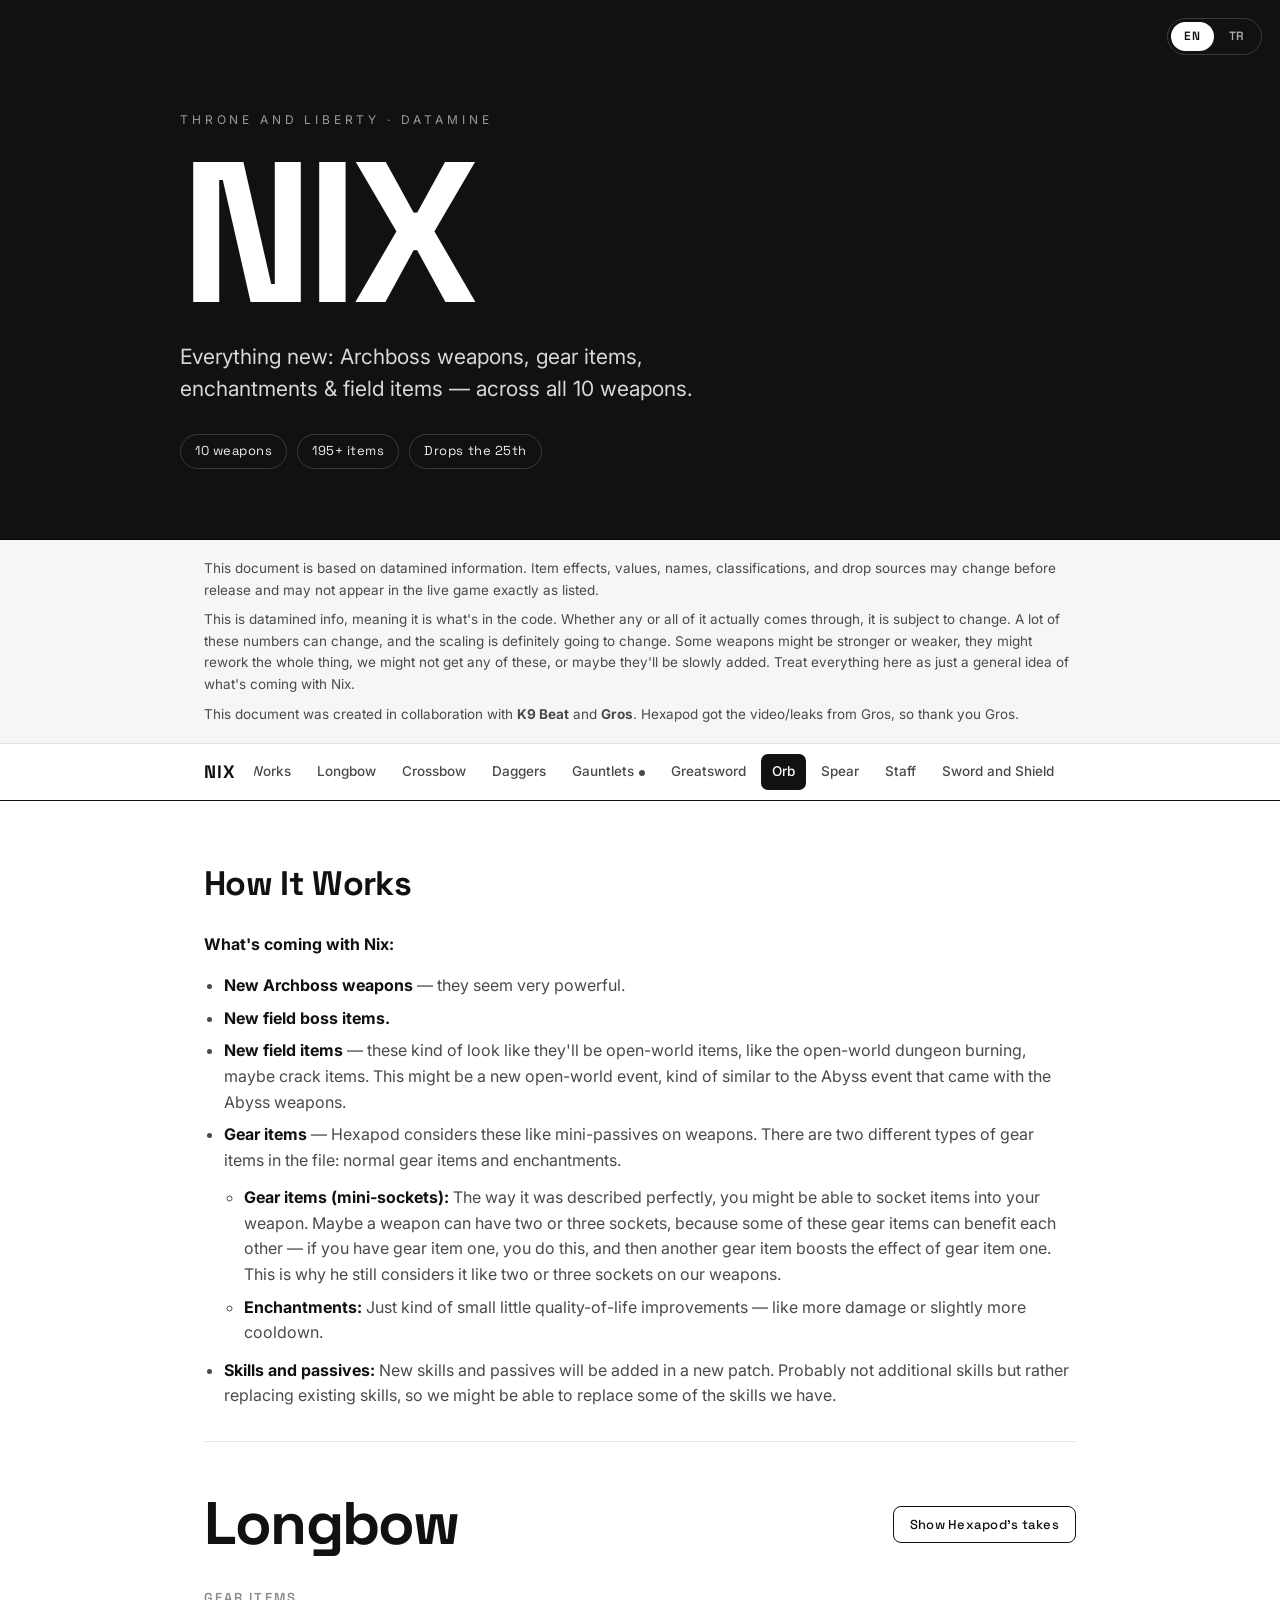
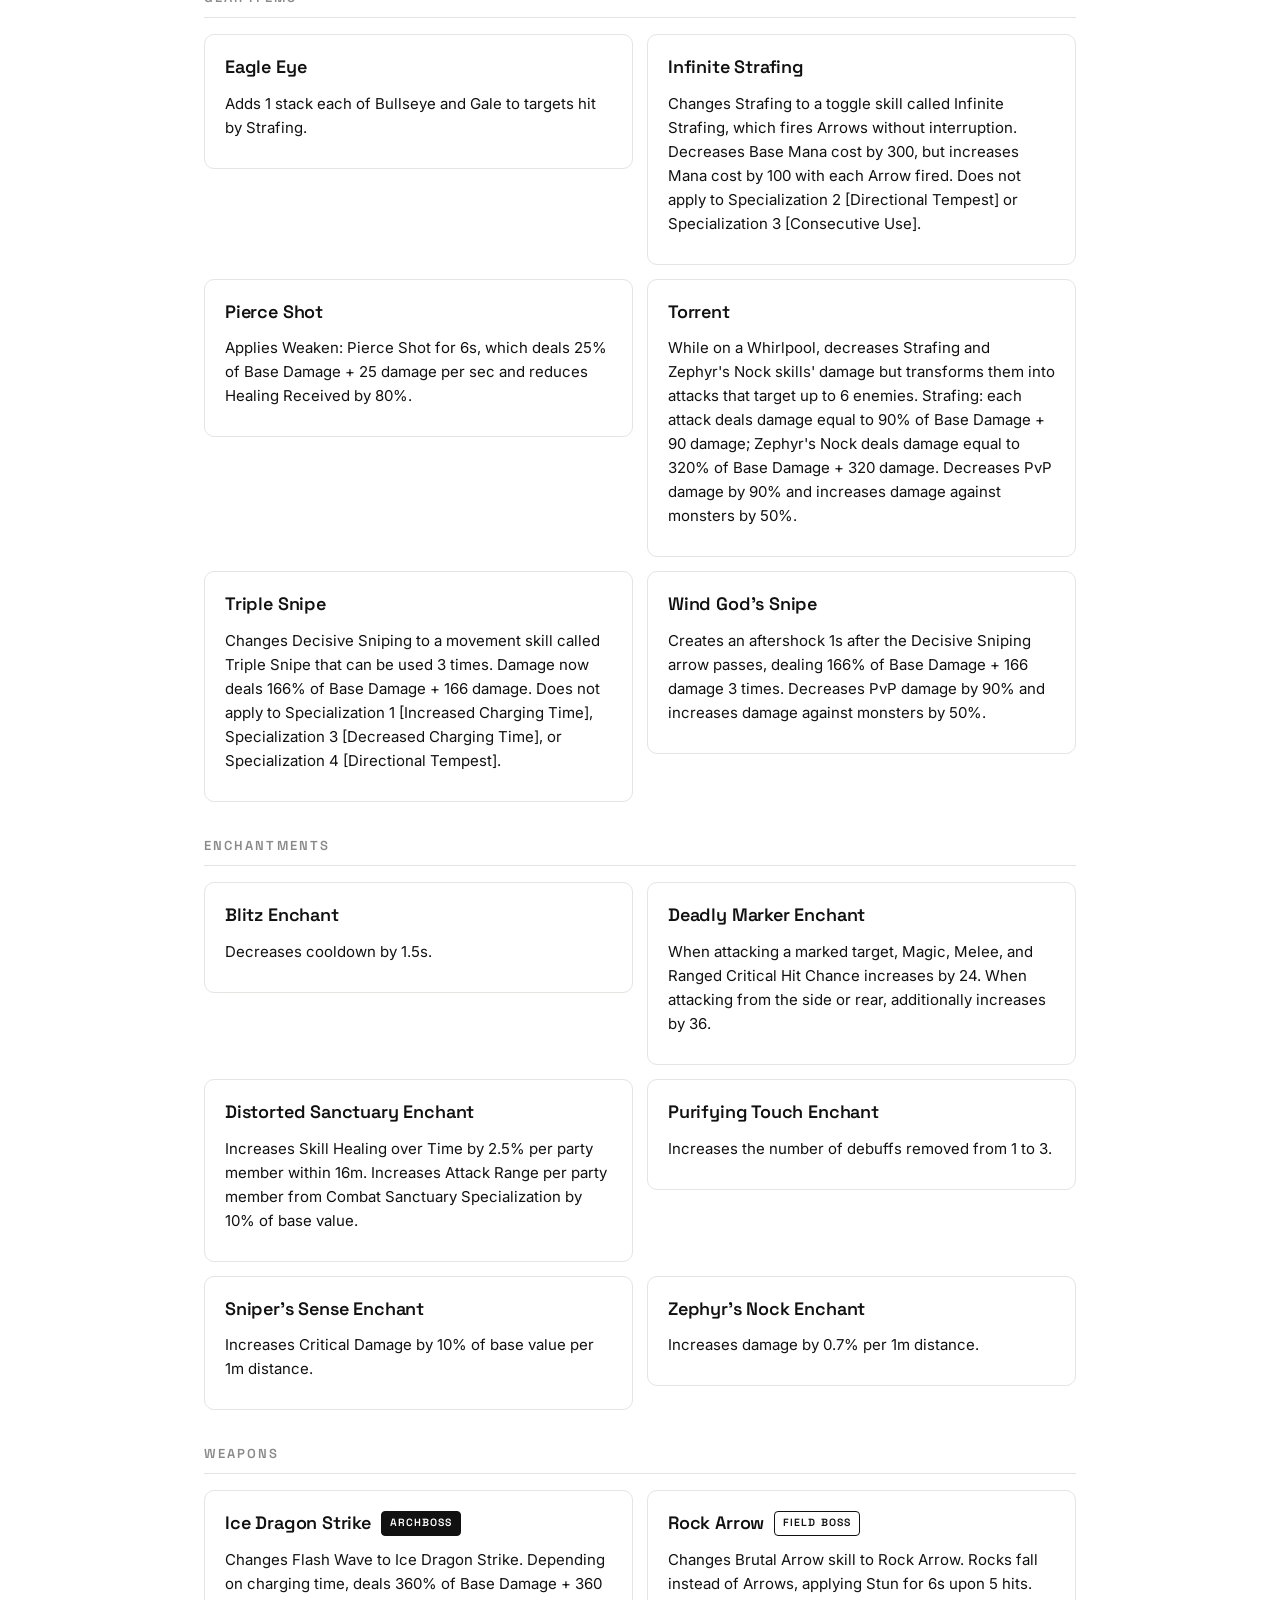
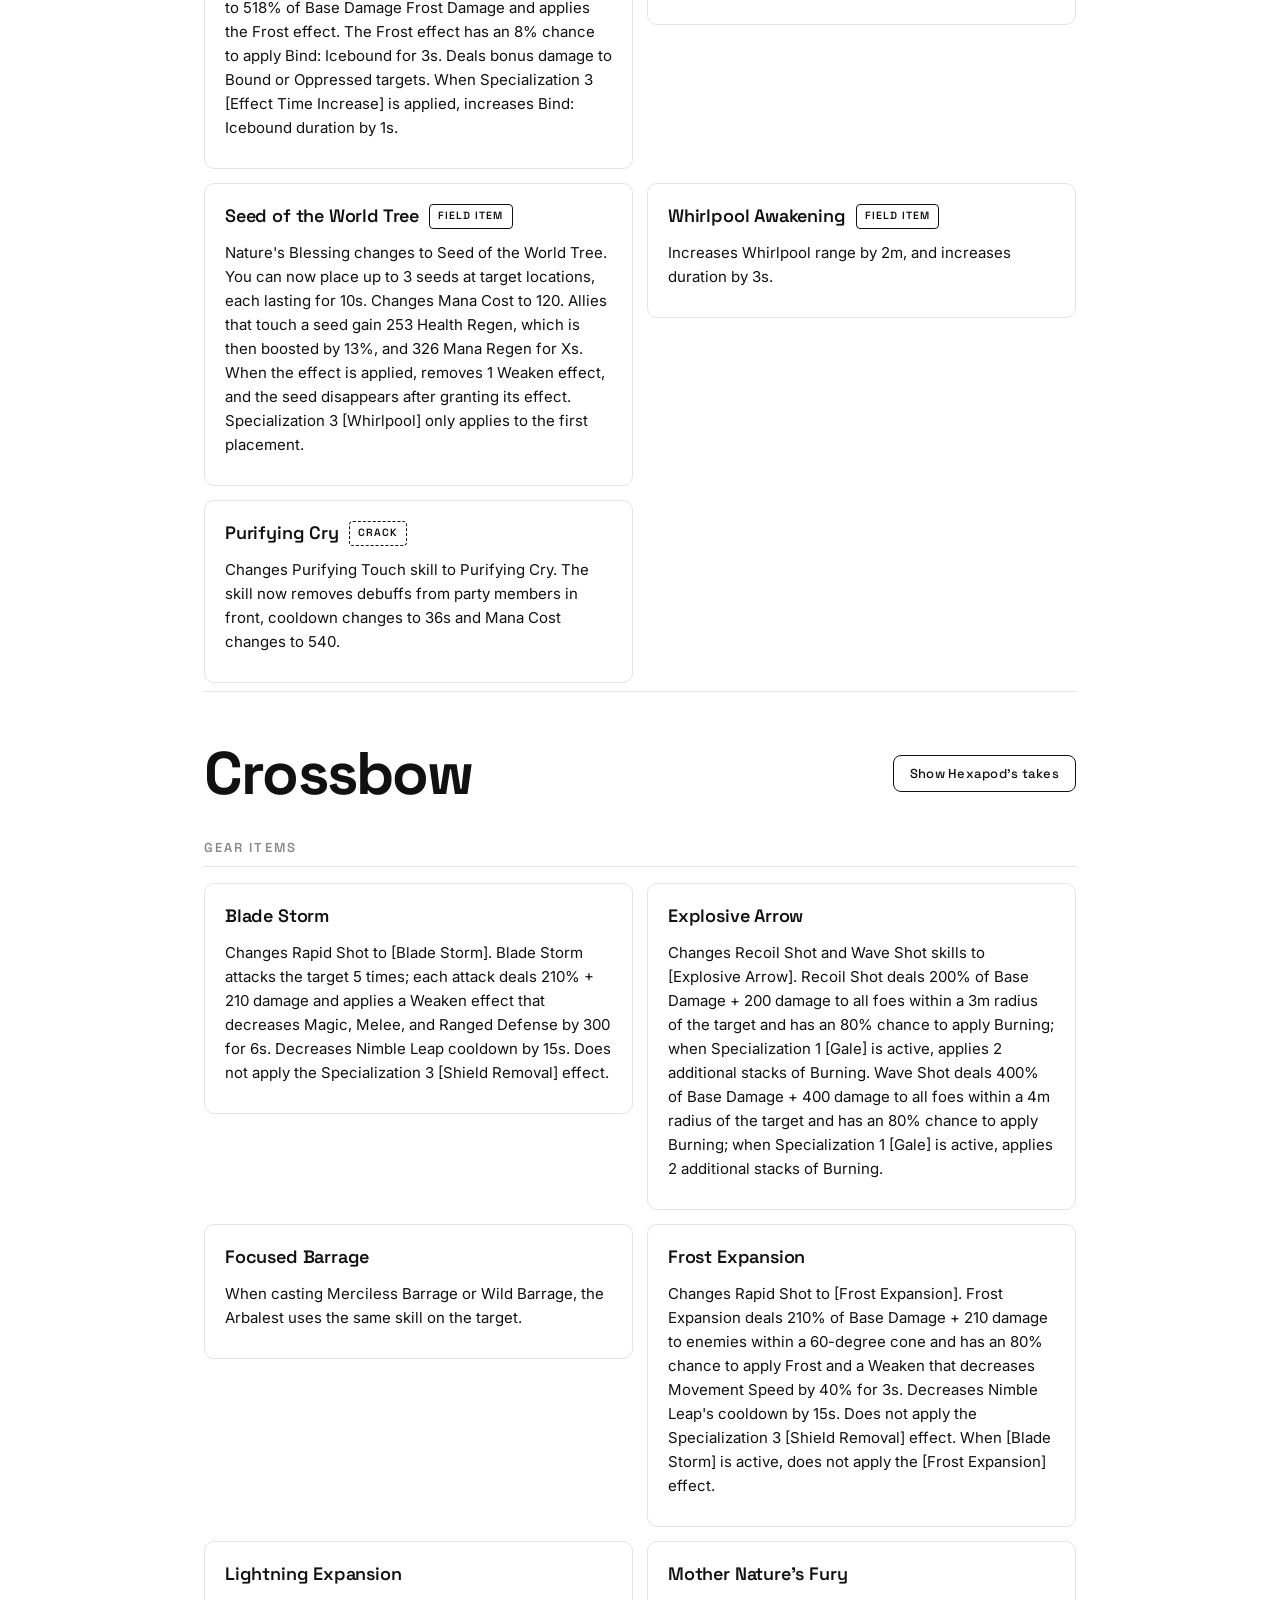
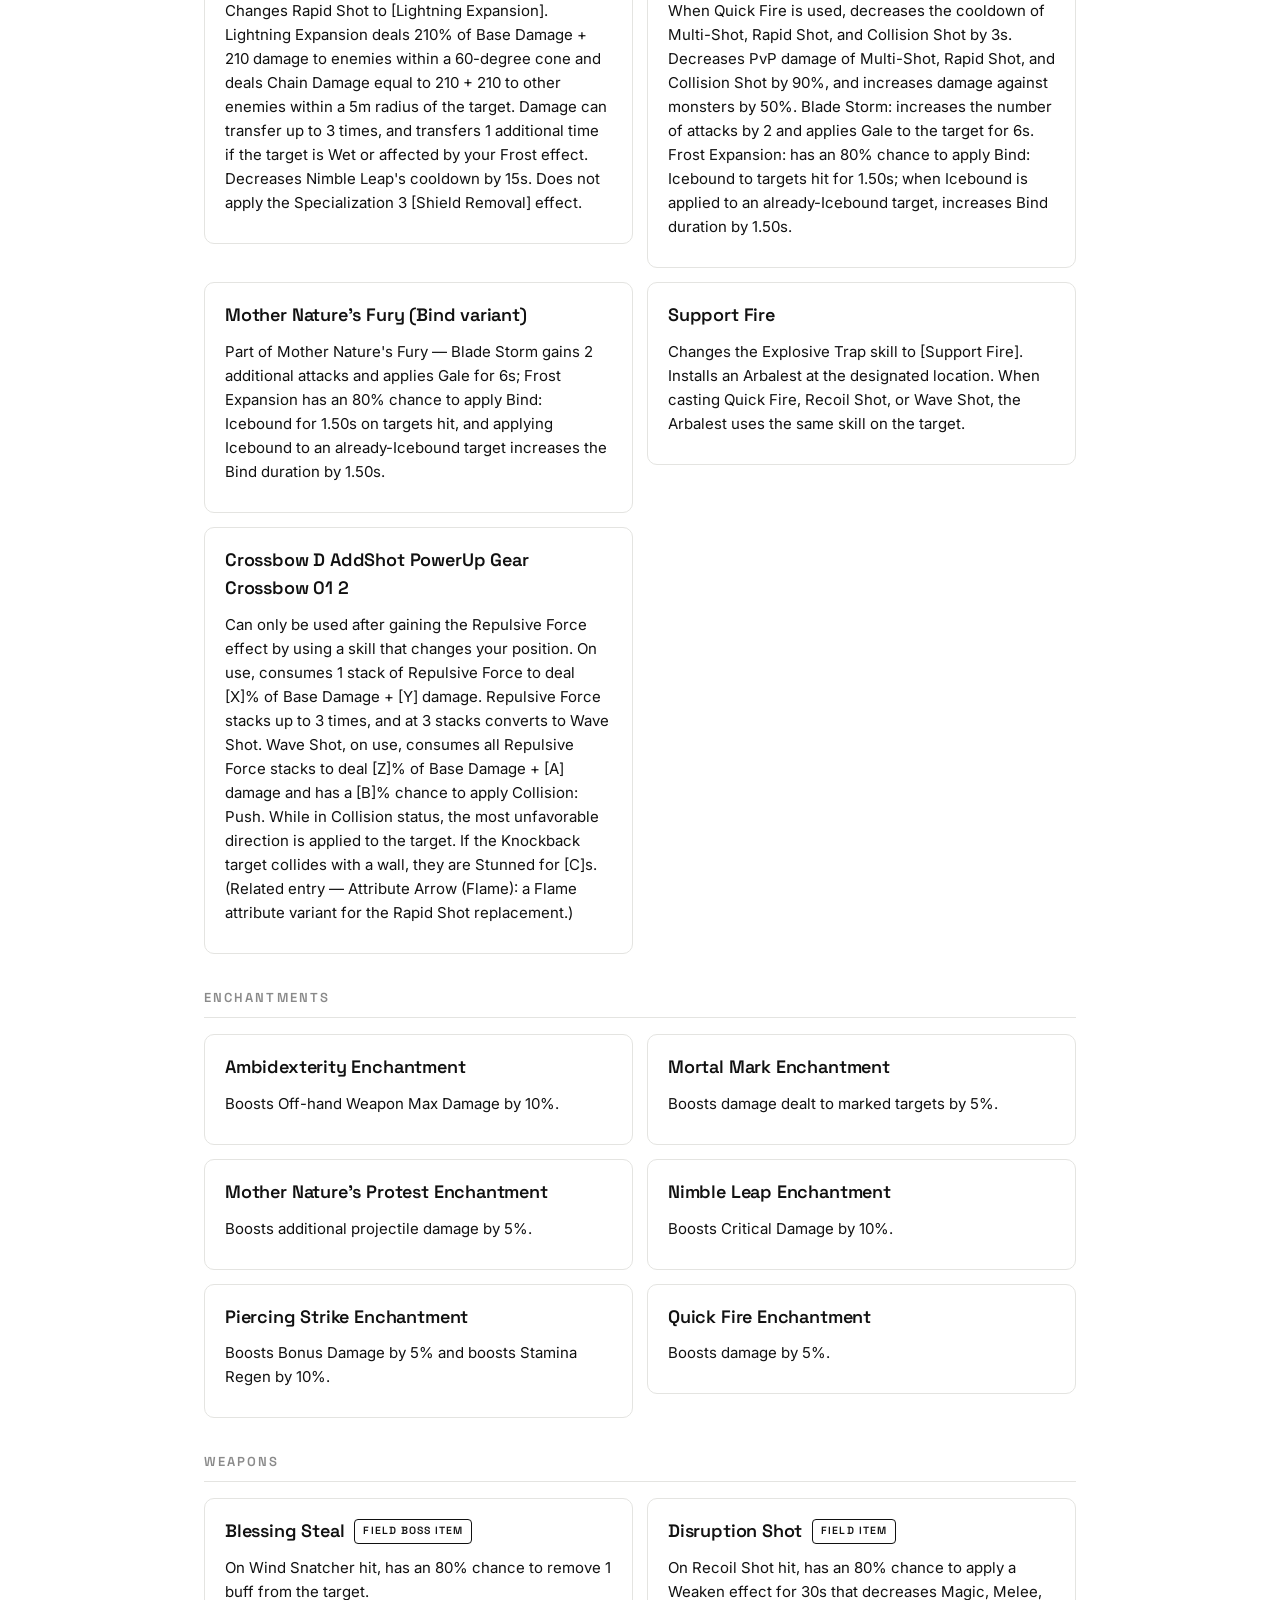
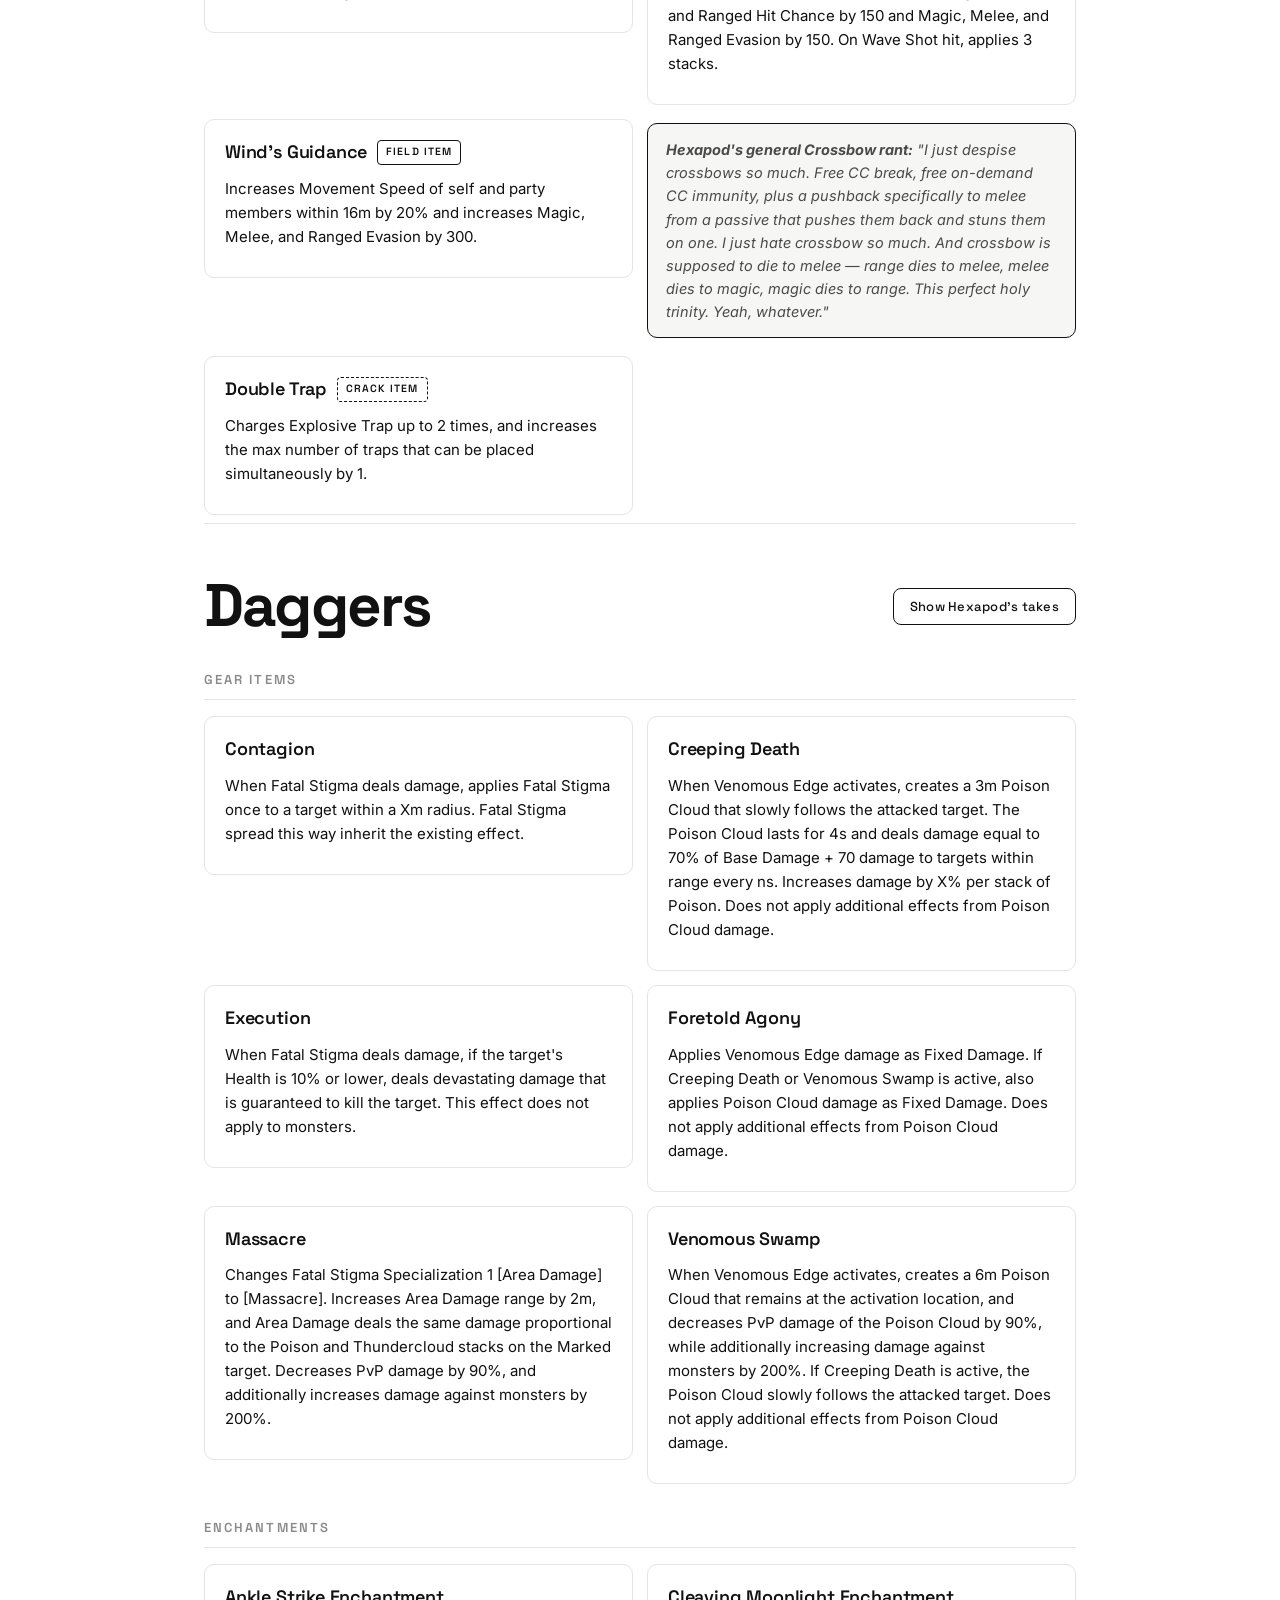
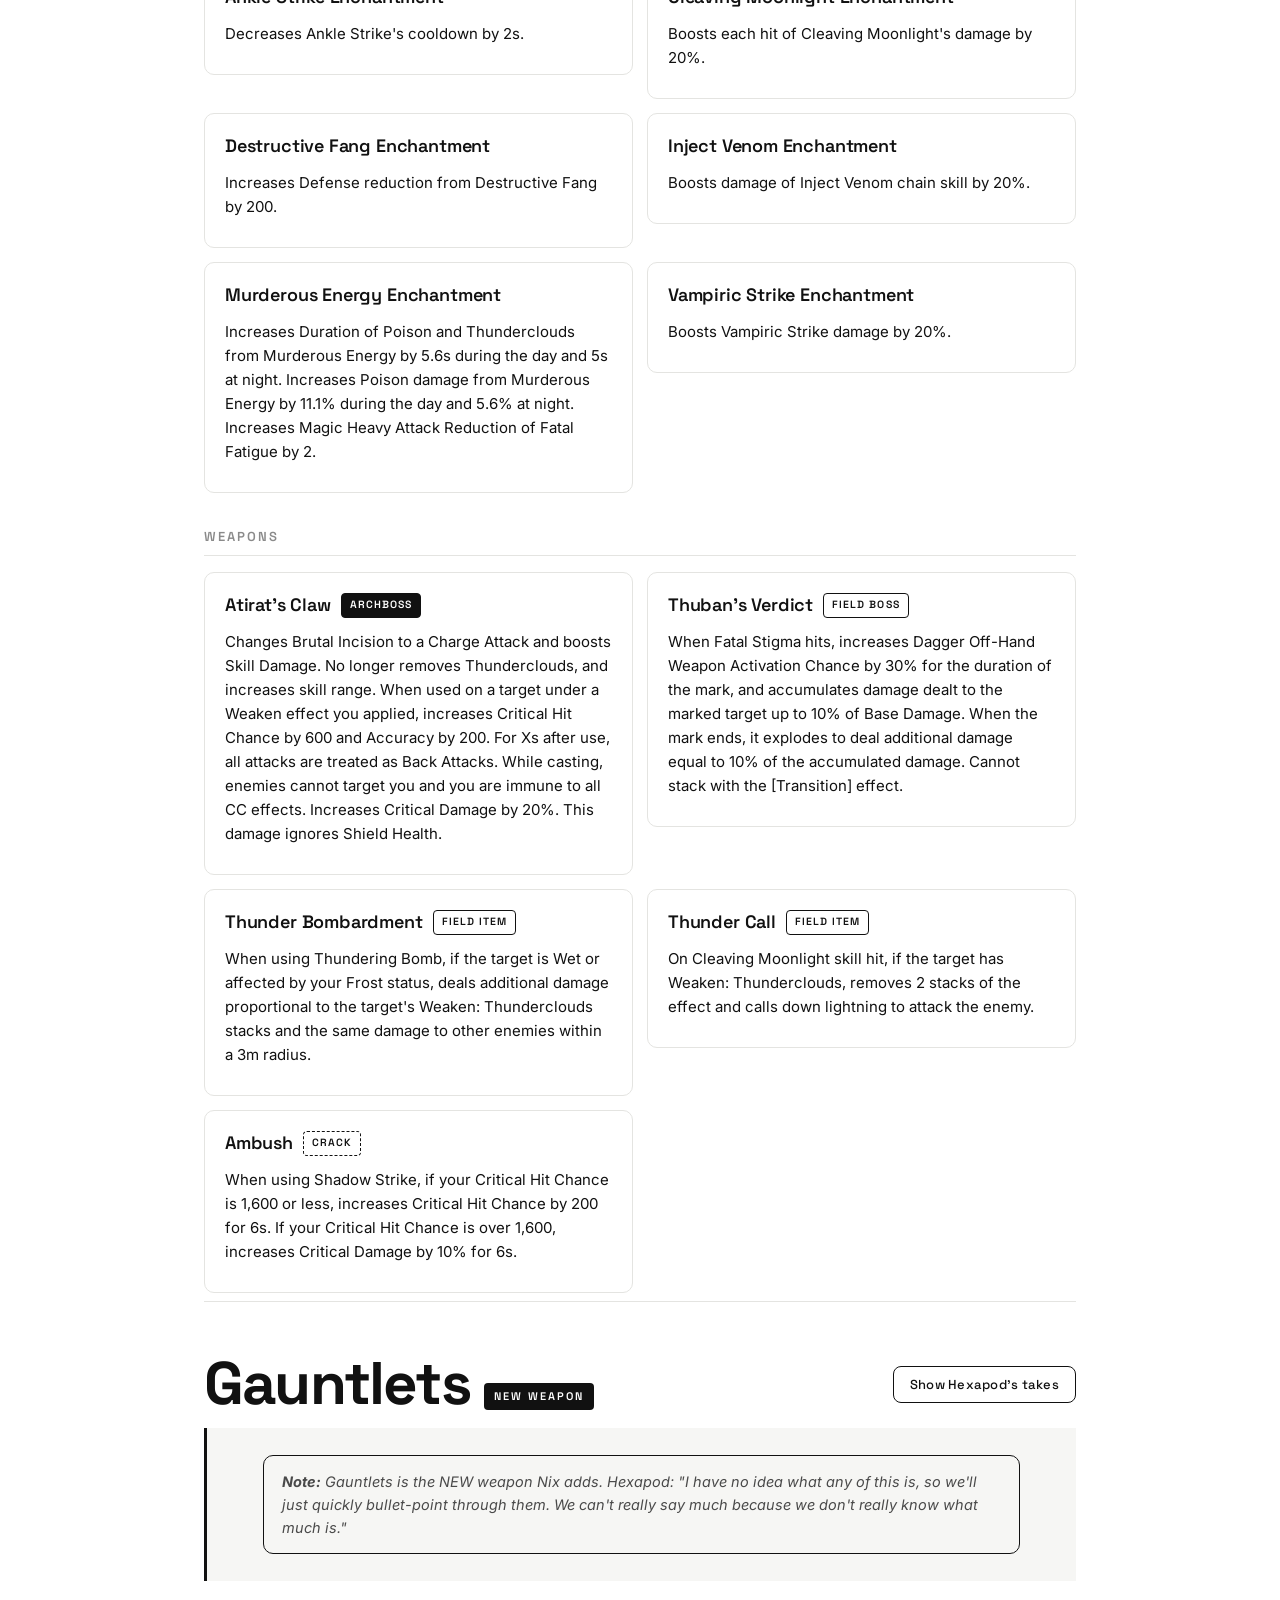
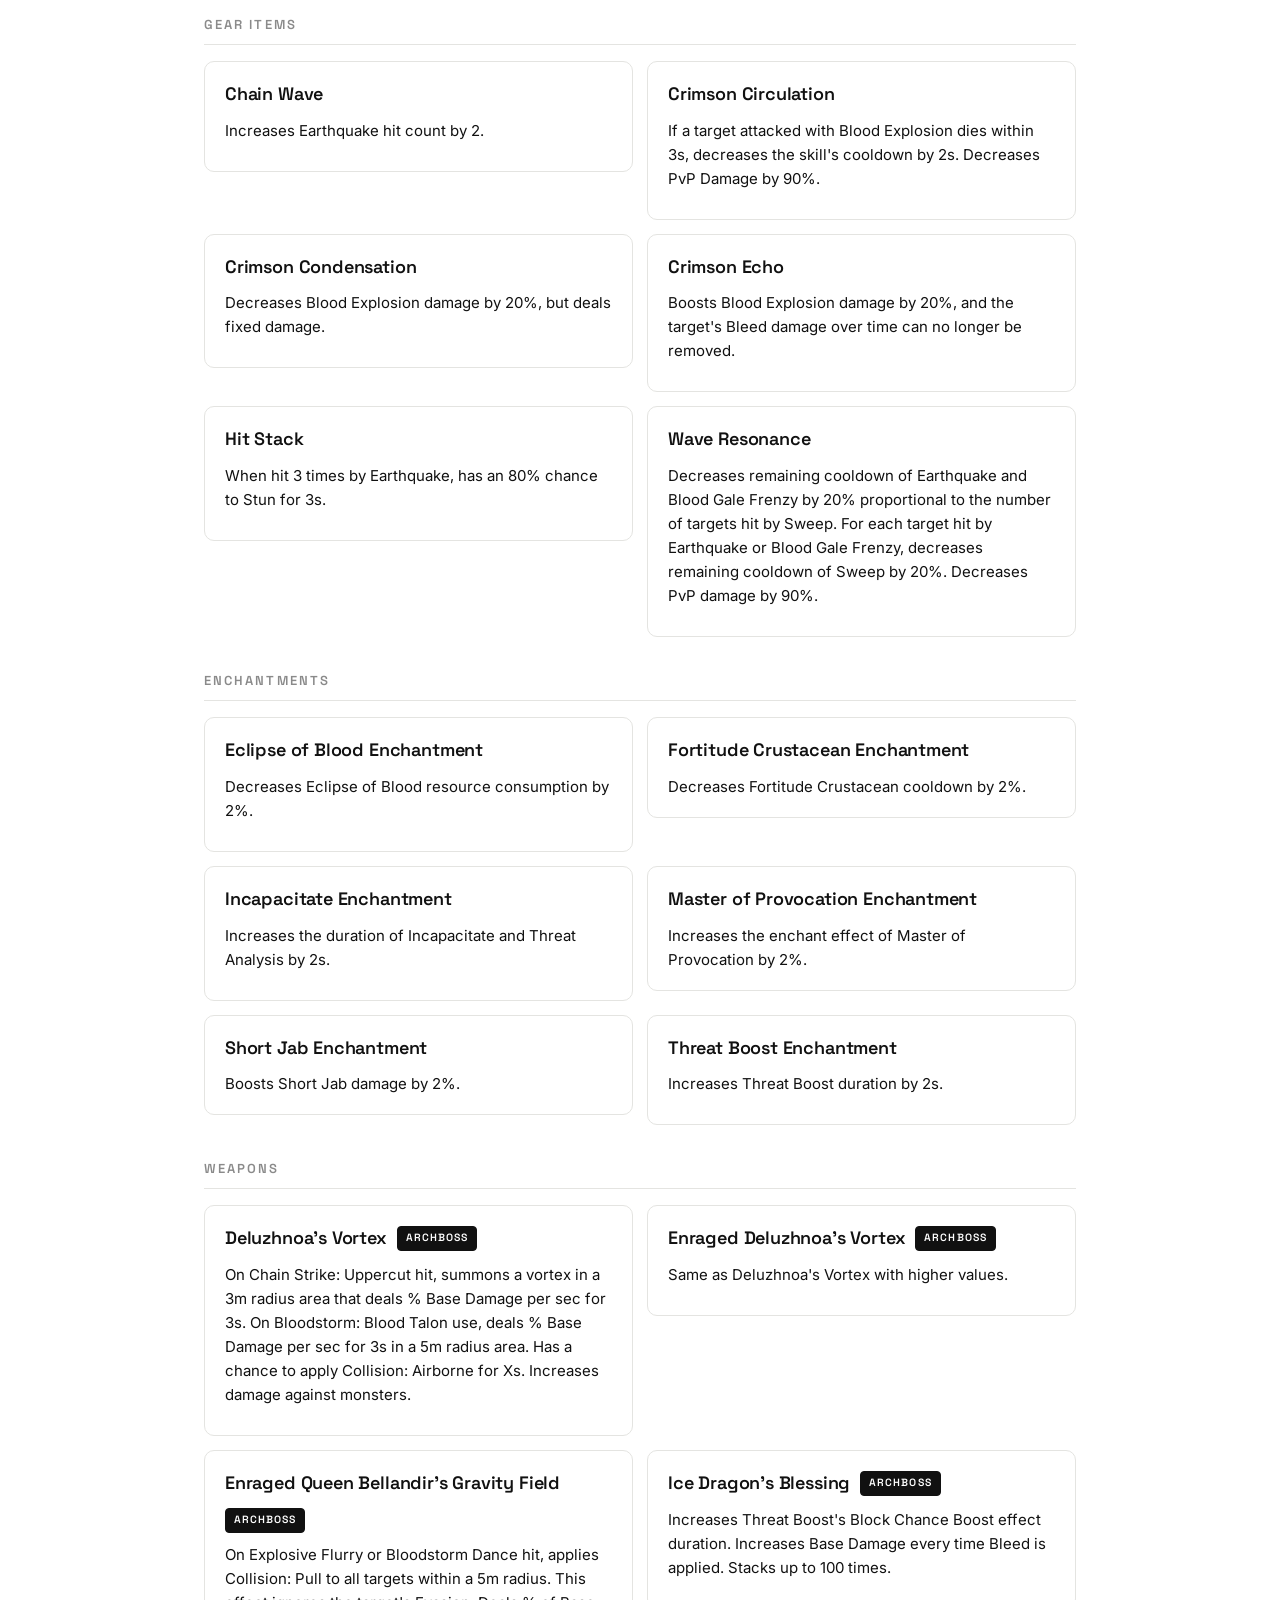
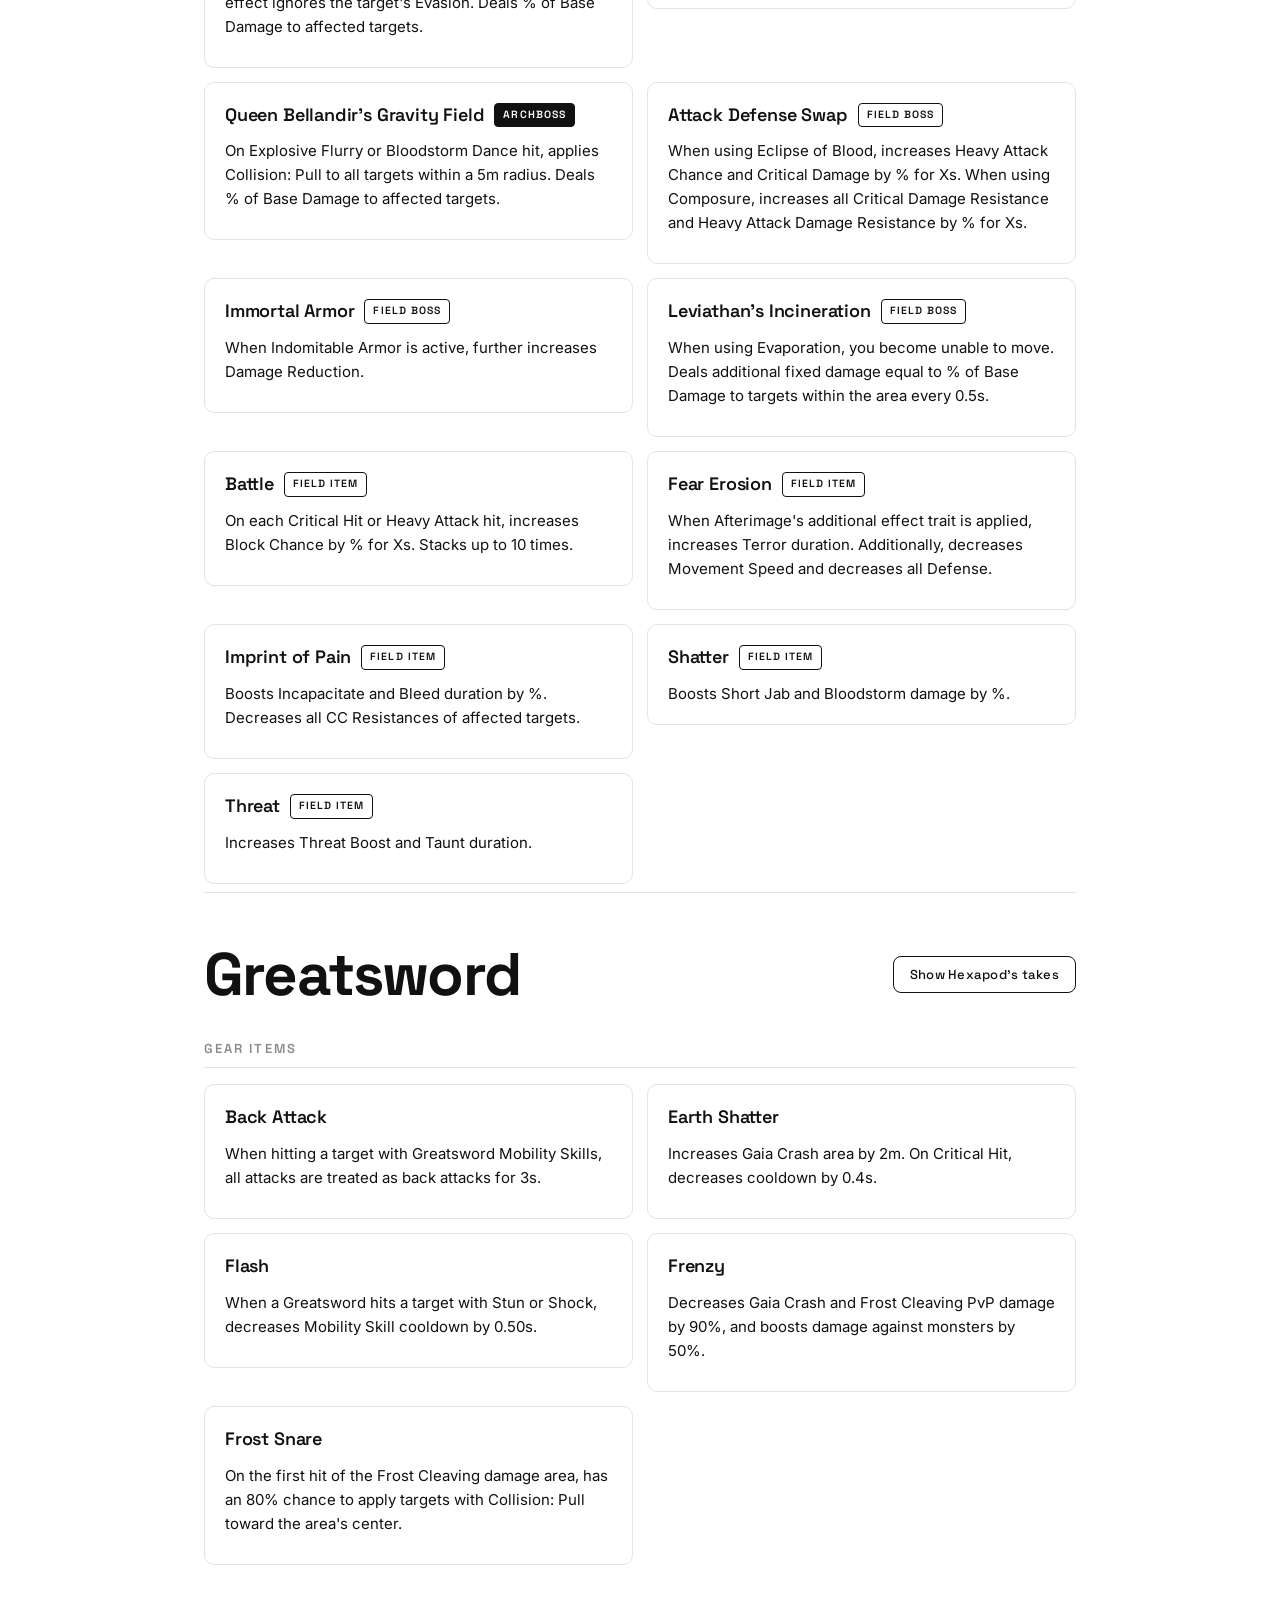
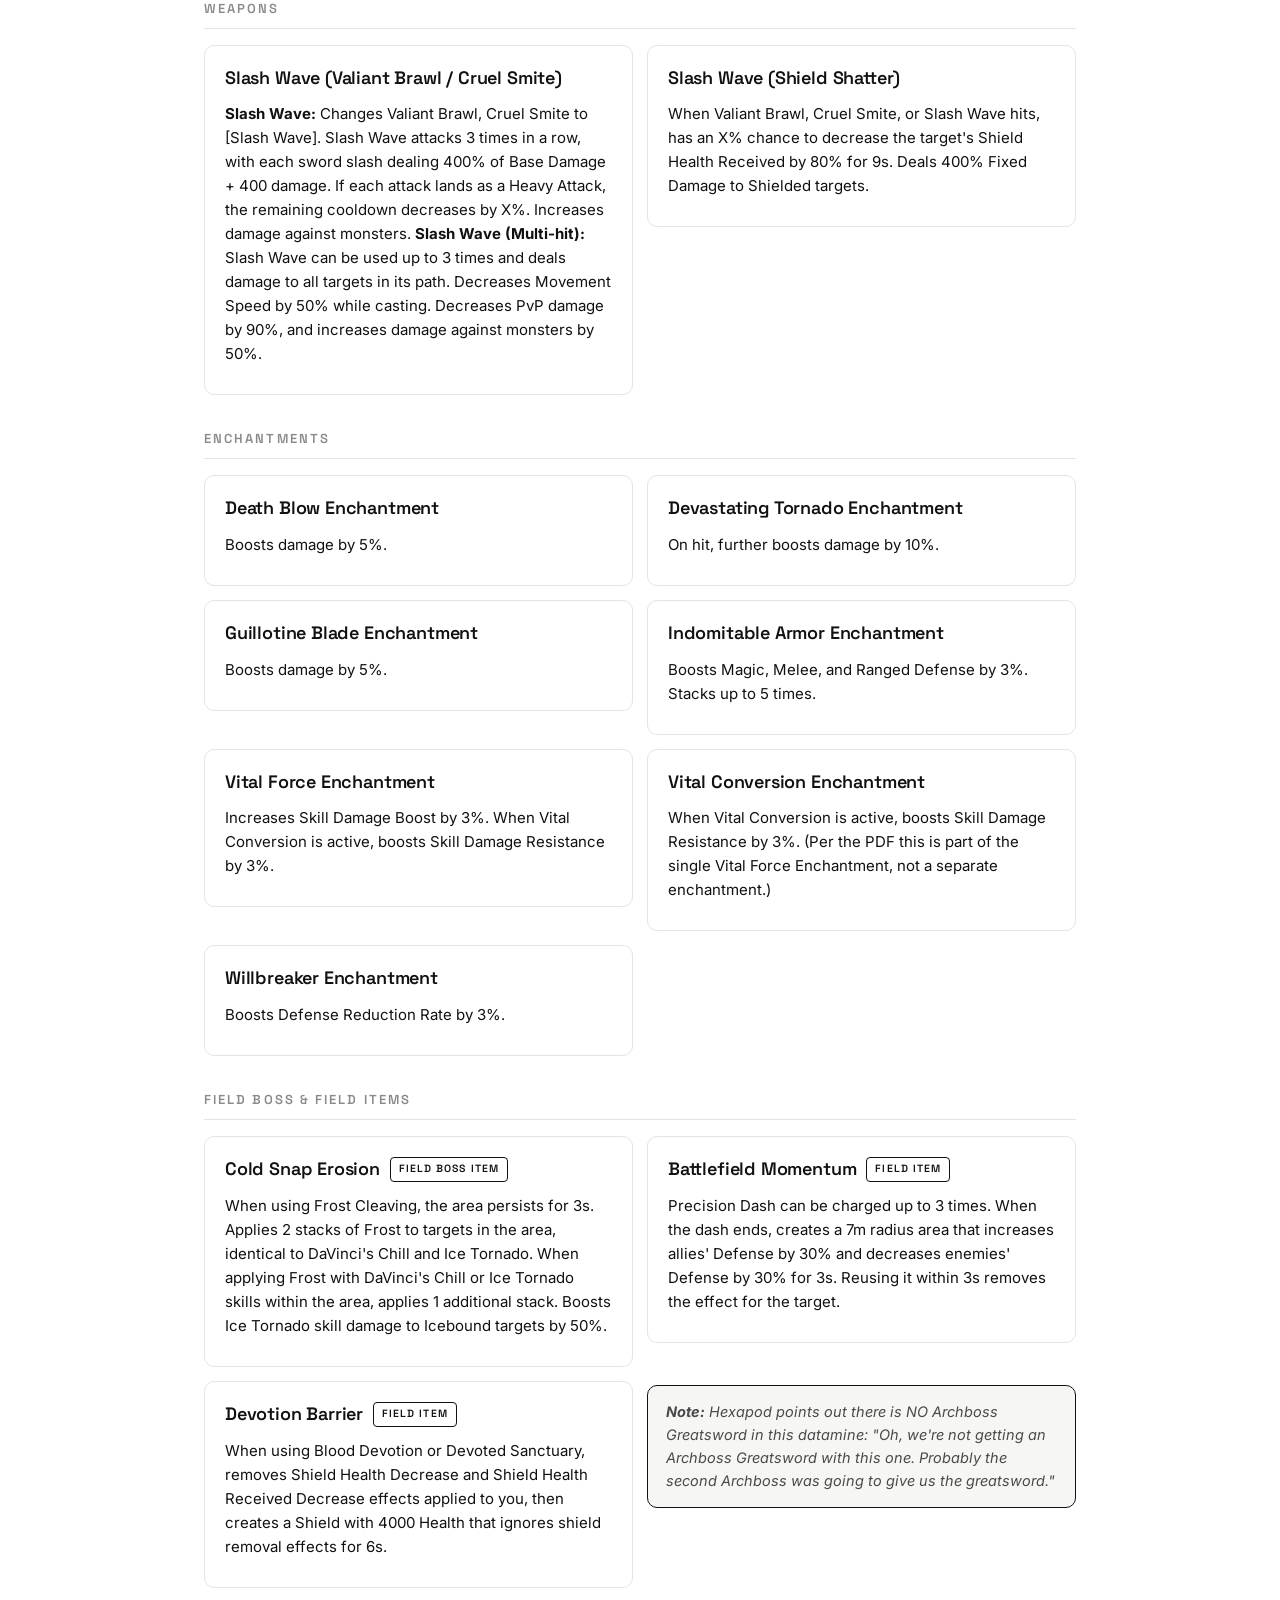
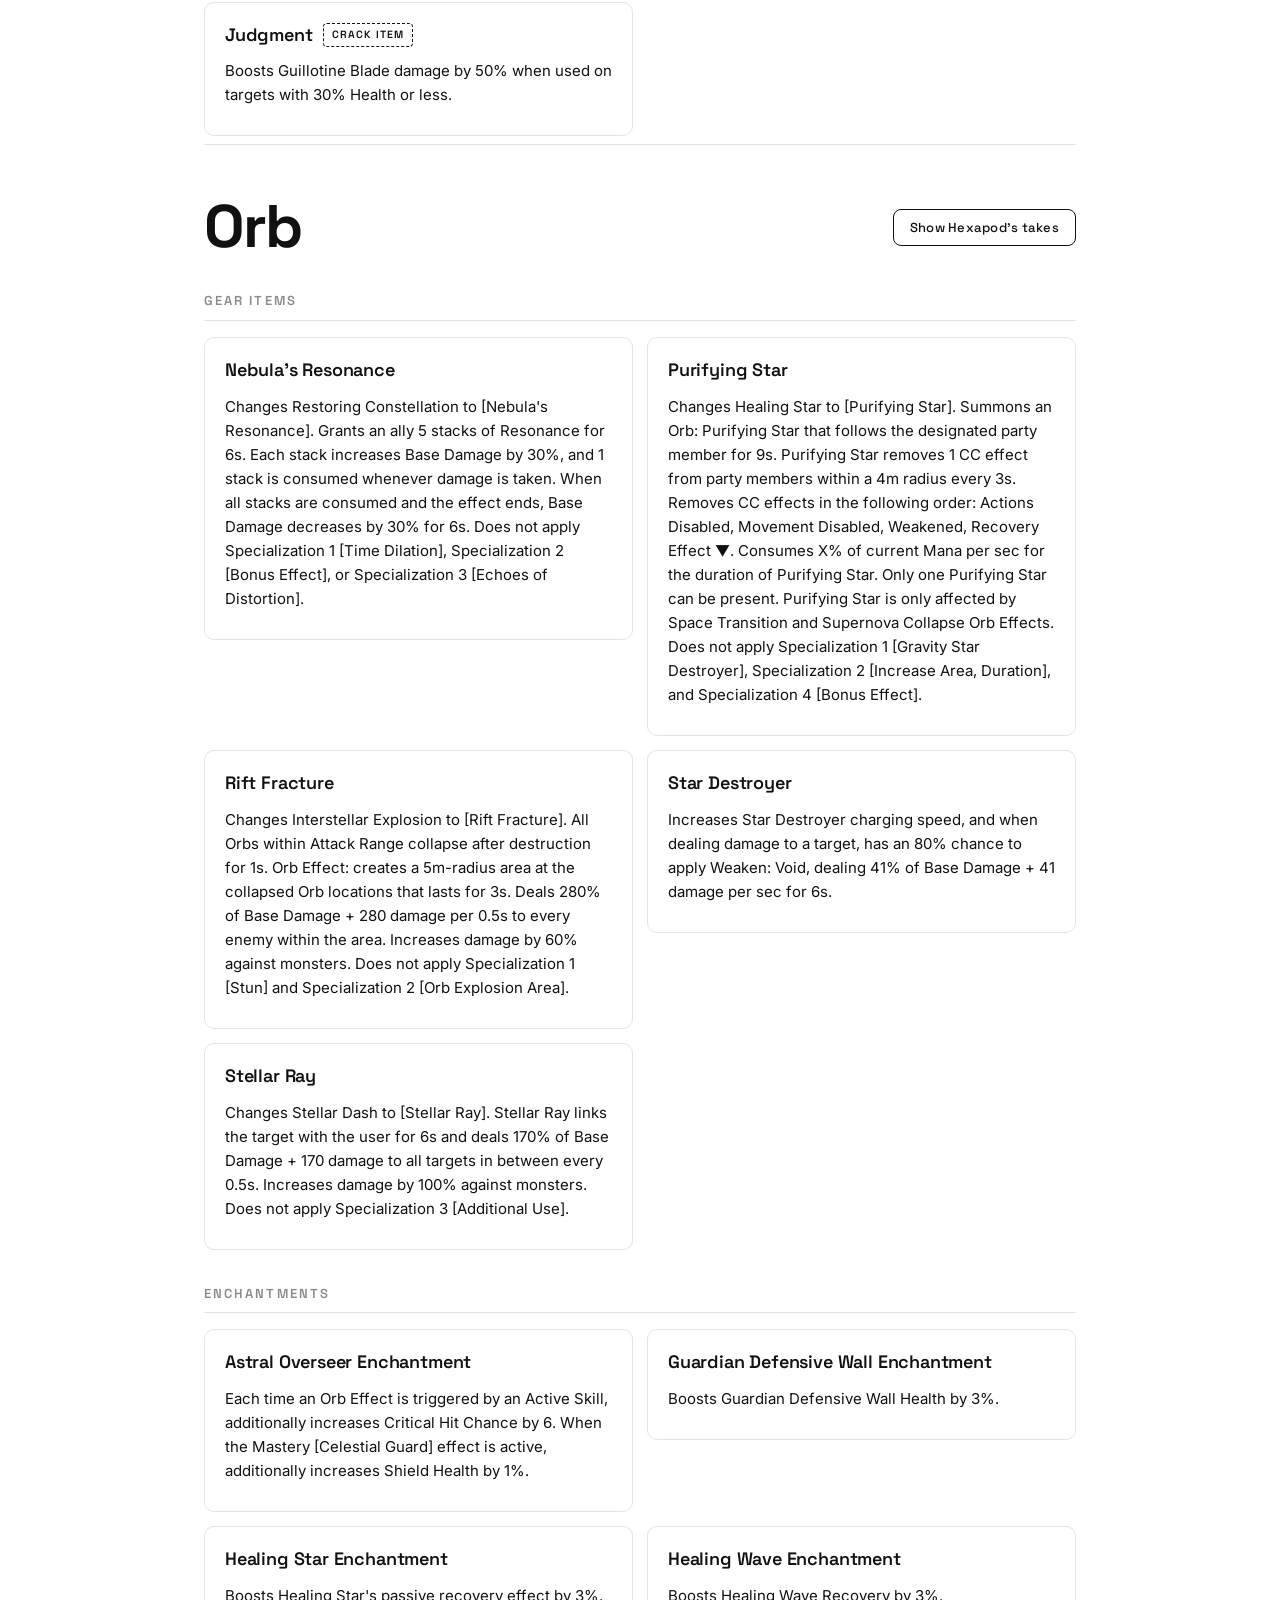
==== commit ef6c4787: "fix: correct item data against official datamine PDF (EN + TR) Verify every item against the officia" ====
--- a/index.html
+++ b/index.html
@@ -22,7 +22,7 @@
     <p class="hero__sub">Everything new: Archboss weapons, gear items, enchantments &amp; field items — across all 10 weapons.</p>
     <div class="hero__meta">
       <span>10 weapons</span>
-      <span>191+ items</span>
+      <span>195+ items</span>
       <span>Drops the 25th</span>
     </div>
   </div>
@@ -73,93 +73,93 @@
       <h3 class="sub-title">Gear Items</h3>
       <div class="items"><article class="item">
       <header class="item__head"><h4>Eagle Eye</h4></header>
-      <p class="effect">Adds one stack each of Bullseye and Gale to the target hit by Strafing.</p>
+      <p class="effect">Adds 1 stack each of Bullseye and Gale to targets hit by Strafing.</p>
       <div class="note"><div class="note-en"><span class="note__who">Hexapod</span>With Strafing, by default you shoot two barrages; with the specialization you can shoot three barrages. Each barrage has four arrows, and each of those four arrows, when you proc Tempest, gets Tempest arrows. Normally only the original four-arrow barrage gets the Bullseye and Gale. So if you have the three-barrage specialization and hit them with all three, you put 12 stacks of Bullseye (four stacks per barrage). His question: does this add one to the four (so it becomes five instead of four), or is it like Tempest where each little Gale/Strafing barrage adds — so instead of up to 12 with three barrages, you could get 24? "Bro, that'd be insanity." We'll have to wait and see.</div></div>
     </article>
 <article class="item">
       <header class="item__head"><h4>Infinite Strafing</h4></header>
-      <p class="effect">Changes Strafing to a toggle skill called Infinite Strafing which fires arrows without interruption. Decreases mana cost by 2 but increases mana cost by 100 with each arrow fired. Does not work with directional Tempest and consecutive use.</p>
+      <p class="effect">Changes Strafing to a toggle skill called Infinite Strafing, which fires Arrows without interruption. Decreases Base Mana cost by 300, but increases Mana cost by 100 with each Arrow fired. Does not apply to Specialization 2 [Directional Tempest] or Specialization 3 [Consecutive Use].</p>
       <div class="note"><div class="note-en"><span class="note__who">Hexapod</span>His question is the fire rate — if it shoots slow (one arrow, one arrow), that might be pretty interesting; but if it's super fast, it could be interesting yet you'll burn through your mana. Looks interesting to be honest.</div></div>
     </article>
 <article class="item">
       <header class="item__head"><h4>Pierce Shot</h4></header>
-      <p class="effect">Applies Weakened Pierce Shot for 6 seconds, which deals 25% of base damage (x amount, don't worry about the scaling) and reduces healing received.</p>
+      <p class="effect">Applies Weaken: Pierce Shot for 6s, which deals 25% of Base Damage + 25 damage per sec and reduces Healing Received by 80%.</p>
       <div class="note"><div class="note-en"><span class="note__who">Hexapod</span>"Whoa, dude. We're getting anti-heal with bow, bro. That's insane." You already have long-range anti-shield with Deadly Marker, and now anti-heal too. "This is going to be insane." He's unsure what "Pure Shot" / "Pierce Shot" exactly refers to — "we'll see."</div></div>
     </article>
 <article class="item">
       <header class="item__head"><h4>Torrent</h4></header>
-      <p class="effect">While on a Whirlpool, decreases Strafing and Zephyr's Kick skills' damage, but transforms the skill into an attack that targets up to six. Strafing: each attack deals damage equal to 90% (Zephyr's Kick deals this amount). Decreases PvP damage by 90% but increases damage against monsters by 50%.</p>
+      <p class="effect">While on a Whirlpool, decreases Strafing and Zephyr's Nock skills' damage but transforms them into attacks that target up to 6 enemies. Strafing: each attack deals damage equal to 90% of Base Damage + 90 damage; Zephyr's Nock deals damage equal to 320% of Base Damage + 320 damage. Decreases PvP damage by 90% and increases damage against monsters by 50%.</p>
       <div class="note"><div class="note-en"><span class="note__who">Hexapod</span>"So it becomes like an AoE cleave." Probably going to be for mob grinding. "You know what? I don't mind this. Maybe Longbow can finally have some use in mob grinding, which is fine."</div></div>
     </article>
 <article class="item">
       <header class="item__head"><h4>Triple Snipe</h4></header>
-      <p class="effect">Changes the sights of Snipe to a movement skill called Triple Snipe that can be used three times. Now deals less damage. Does not apply with increased charging time, decreased charging time, and directional Tempest.</p>
+      <p class="effect">Changes Decisive Sniping to a movement skill called Triple Snipe that can be used 3 times. Damage now deals 166% of Base Damage + 166 damage. Does not apply to Specialization 1 [Increased Charging Time], Specialization 3 [Decreased Charging Time], or Specialization 4 [Directional Tempest].</p>
       <div class="note"><div class="note-en"><span class="note__who">Hexapod</span>"It's a movement skill" — you backfire, shoot out of a Snipe and can use it two more times, kind of like Strafing. We'll have to wait and see for that one.</div></div>
     </article>
 <article class="item">
-      <header class="item__head"><h4>Wind God Snipe</h4></header>
-      <p class="effect">Creates an aftershock 1 second after the decisive sniping arrow passes, dealing 166% of base damage. Decreases PvP damage and increases PvE damage.</p>
+      <header class="item__head"><h4>Wind God's Snipe</h4></header>
+      <p class="effect">Creates an aftershock 1s after the Decisive Sniping arrow passes, dealing 166% of Base Damage + 166 damage 3 times. Decreases PvP damage by 90% and increases damage against monsters by 50%.</p>
       <div class="note"><div class="note-en"><span class="note__who">Hexapod</span>"That's fine." This probably puts a pole on the ground. If it penetrates through multiple targets, you put multiple stacks on the ground and do a lot of AoE damage. "I don't mind it."</div></div>
     </article></div>
     </div>
 <div class="subsection">
       <h3 class="sub-title">Enchantments</h3>
       <div class="items"><article class="item">
-      <header class="item__head"><h4>Blitz Enchantment</h4></header>
-      <p class="effect">Decreases cooldown by 1.5 seconds.</p>
+      <header class="item__head"><h4>Blitz Enchant</h4></header>
+      <p class="effect">Decreases cooldown by 1.5s.</p>
       <div class="note"><div class="note-en"><span class="note__who">Hexapod</span>"Wow. Okay, I kind of like it." Reminder: these are placeholders and can change or be completely reworked.</div></div>
     </article>
 <article class="item">
-      <header class="item__head"><h4>Deadly Marker Enchantment</h4></header>
-      <p class="effect">When attacking a marked target, magic/melee/range critical hit chance increases by 24. When attacking from the side or rear, additionally increases by 36.</p>
+      <header class="item__head"><h4>Deadly Marker Enchant</h4></header>
+      <p class="effect">When attacking a marked target, Magic, Melee, and Ranged Critical Hit Chance increases by 24. When attacking from the side or rear, additionally increases by 36.</p>
       <div class="note"><div class="note-en"><span class="note__who">Hexapod</span>He assumes this increases crit for everybody hitting the Deadly Marker'd player — so everyone in your party gets more crit depending on the angle they hit from. "I kind of like it. They're small passives." He feels the 1.5-second cooldown (Blitz) is more powerful in his opinion, but still nice nonetheless.</div></div>
     </article>
 <article class="item">
-      <header class="item__head"><h4>Sanctuary Enchantment</h4></header>
-      <p class="effect">Increases skill healing over time by 2.5% per party member within 16 meters. Increases attack range per party member (from the combat-section specialization) by 10% of base value.</p>
+      <header class="item__head"><h4>Distorted Sanctuary Enchant</h4></header>
+      <p class="effect">Increases Skill Healing over Time by 2.5% per party member within 16m. Increases Attack Range per party member from Combat Sanctuary Specialization by 10% of base value.</p>
       <div class="note"><div class="note-en"><span class="note__who">Hexapod</span>Assumes it works like the passive that gives endurance for every ally around you (which counts yourself). So you can get up to ~15% extra skill healing over time — basically 15% more HoT applied. "That's pretty nice."</div></div>
     </article>
 <article class="item">
-      <header class="item__head"><h4>Purifying Touch Enchantment</h4></header>
-      <p class="effect">Increases the number of debuffs removed from one to three.</p>
+      <header class="item__head"><h4>Purifying Touch Enchant</h4></header>
+      <p class="effect">Increases the number of debuffs removed from 1 to 3.</p>
       <div class="note"><div class="note-en"><span class="note__who">Hexapod</span>Purifying Touch is the skill where casting on an ally removes a debuff (and there's a way to make it remove all debuffs if cast while they have Vigorous / a previous buff). This means you don't have to rely on that debuff trick. "So that's like anti-shield, anti-heal. Bro, that's going to be insanity."</div></div>
     </article>
 <article class="item">
-      <header class="item__head"><h4>Sniper Sense Enchantment</h4></header>
-      <p class="effect">Increases critical damage by 10% of base value per 1 m distance.</p>
+      <header class="item__head"><h4>Sniper's Sense Enchant</h4></header>
+      <p class="effect">Increases Critical Damage by 10% of base value per 1m distance.</p>
       <div class="note"><div class="note-en"><span class="note__who">Hexapod</span>"Oh my god, bro. This might be the way to go. Sniper enchant, bro. And with the new sniper mini-passive it might even be better." We'll have to wait and see.</div></div>
     </article>
 <article class="item">
-      <header class="item__head"><h4>Zephyr's Kick Enchantment</h4></header>
-      <p class="effect">Increases damage by 7% per 1 m distance.</p>
+      <header class="item__head"><h4>Zephyr's Nock Enchant</h4></header>
+      <p class="effect">Increases damage by 0.7% per 1m distance.</p>
       <div class="note"><div class="note-en"><span class="note__who">Hexapod</span>Zephyr's Kick already increases its damage per 1 m distance (~3%). This adds more on top. It's the base damage of it, so if you crit you amplify it even more. "I like it."</div></div>
     </article></div>
     </div>
 <div class="subsection">
       <h3 class="sub-title">Weapons</h3>
       <div class="items"><article class="item">
-      <header class="item__head"><h4>Ice Dragon Strike Longbow (Archboss)</h4><span class="badge badge--archboss">Archboss</span></header>
-      <p class="effect">Changes Flashwave to Ice Dragon Strike. Depending on charge time, deals x amount of base damage that can scale up depending on how much you charge it, and applies the Frost effect. Has a small chance (8%, or maybe 80% — unknown) to apply Icebound for 3 seconds. Icebound is a root and also deals bonus damage to bound or oppressed targets. When the specialization-3 effect increase is applied, increases bind duration by 1 second (a 4-second root).</p>
+      <header class="item__head"><h4>Ice Dragon Strike</h4><span class="badge badge--archboss">Archboss</span></header>
+      <p class="effect">Changes Flash Wave to Ice Dragon Strike. Depending on charging time, deals 360% of Base Damage + 360 to 518% of Base Damage Frost Damage and applies the Frost effect. The Frost effect has an 8% chance to apply Bind: Icebound for 3s. Deals bonus damage to Bound or Oppressed targets. When Specialization 3 [Effect Time Increase] is applied, increases Bind: Icebound duration by 1s.</p>
       <div class="note"><div class="note-en"><span class="note__who">Hexapod</span>"This thing looks pretty nuts. Of course, it's like four passives in one." If it keeps the huge range of Flashwave, "this is going to be nuts, bro." "Are we bringing back Flashwave? Are we going to be back in a Flashwave meta? Back to my T1 days, bro. Oh my god."</div></div>
     </article>
 <article class="item">
-      <header class="item__head"><h4>Rock Arrow Longbow (Field Boss)</h4><span class="badge badge--field">Field Boss</span></header>
-      <p class="effect">Changes Brutal Arrow to Rock Arrow. Rocks fall instead of arrows, applying stun for 6 seconds upon five hits.</p>
+      <header class="item__head"><h4>Rock Arrow</h4><span class="badge badge--field">Field Boss</span></header>
+      <p class="effect">Changes Brutal Arrow skill to Rock Arrow. Rocks fall instead of Arrows, applying Stun for 6s upon 5 hits.</p>
       <div class="note"><div class="note-en"><span class="note__who">Hexapod</span>"Wait, what? Five hits." Brutal Arrow is the one you shoot in the air that lands and does AoE damage. This looks like you launch a bunch of rocks that fall slowly, and if a target is hit five times they get stunned for 6 seconds. "I doubt it's going to be 6 seconds but if it is, we'll see." We'll have to wait to see the final result.</div></div>
     </article>
 <article class="item">
-      <header class="item__head"><h4>Seed of the World Tree (Field Item)</h4><span class="badge badge--field">Field item (possibly new open-world dungeon)</span></header>
-      <p class="effect">Nature's Blessing changes the Seed of the World Tree. You can now place up to three seeds at the target location, each lasting 10 seconds. Changes mana cost to 120 (reduced because you cast more). When you touch a seed: gain 253 health regen (boosted by 13%) and 326 mana regen for x seconds; removes one weaken effect, and the seed disappears after the effect. Specialization 3 only applies to the first placement.</p>
+      <header class="item__head"><h4>Seed of the World Tree</h4><span class="badge badge--field">Field Item</span></header>
+      <p class="effect">Nature's Blessing changes to Seed of the World Tree. You can now place up to 3 seeds at target locations, each lasting for 10s. Changes Mana Cost to 120. Allies that touch a seed gain 253 Health Regen, which is then boosted by 13%, and 326 Mana Regen for Xs. When the effect is applied, removes 1 Weaken effect, and the seed disappears after granting its effect. Specialization 3 [Whirlpool] only applies to the first placement.</p>
       <div class="note"><div class="note-en"><span class="note__who">Hexapod</span>This is the Whirlpool/Nature's Blessing-style buff (boosts health recovery, and with Healing Touch + Vigorous fully boosts allies). Now you can place them ahead of time, remove multiple weaken effects, or pocket one specific player. "Walk over it slowly but surely. That's going to be OP with Vigorous."</div></div>
     </article>
 <article class="item">
-      <header class="item__head"><h4>Whirlpool Awakening (Field Item)</h4><span class="badge badge--field">Field item</span></header>
-      <p class="effect">Increases Whirlpool range by 2 meters and increases duration by 3 seconds.</p>
+      <header class="item__head"><h4>Whirlpool Awakening</h4><span class="badge badge--field">Field Item</span></header>
+      <p class="effect">Increases Whirlpool range by 2m, and increases duration by 3s.</p>
       <div class="note"><div class="note-en"><span class="note__who">Hexapod</span>"Interesting. Nothing stands out right away except a few things, but we'll have to wait and see."</div></div>
     </article>
 <article class="item">
-      <header class="item__head"><h4>Purifying Cry Longbow (Crack / Event item)</h4><span class="badge badge--crack">Crack item (possibly new event bow)</span></header>
-      <p class="effect">Changes Purifying Touch to Purifying Cry. The skill now removes debuffs from party members in front. Cooldown changes to 36 seconds and mana cost changes to 540.</p>
+      <header class="item__head"><h4>Purifying Cry</h4><span class="badge badge--crack">Crack</span></header>
+      <p class="effect">Changes Purifying Touch skill to Purifying Cry. The skill now removes debuffs from party members in front, cooldown changes to 36s and Mana Cost changes to 540.</p>
       <div class="note"><div class="note-en"><span class="note__who">Hexapod</span>Purifying Touch is single-target debuff removal; now you do it in a cone/box in front of you, affecting your whole party — but the cooldown doubles to 36 seconds. "That makes sense."</div></div>
     </article></div>
     </div>
@@ -179,48 +179,48 @@
       <div class="subsection">
       <h3 class="sub-title">Gear Items</h3>
       <div class="items"><article class="item">
-      <header class="item__head"><h4>Bladestorm</h4></header>
-      <p class="effect">Changes Rapid Shots to Bladestorm. Bladestorm attacks the target five times, each attack deals 210%(?) and reduces magic/melee defense by 300. Decreases Nimble Leap cooldown by 15 seconds.</p>
+      <header class="item__head"><h4>Blade Storm</h4></header>
+      <p class="effect">Changes Rapid Shot to [Blade Storm]. Blade Storm attacks the target 5 times; each attack deals 210% + 210 damage and applies a Weaken effect that decreases Magic, Melee, and Ranged Defense by 300 for 6s. Decreases Nimble Leap cooldown by 15s. Does not apply the Specialization 3 [Shield Removal] effect.</p>
       <div class="note"><div class="note-en"><span class="note__who">Hexapod</span>Rapid Shots is the skill with the spec that pushes you back. "300 defense shred of each — that's huge."</div></div>
     </article>
 <article class="item">
       <header class="item__head"><h4>Explosive Arrow</h4></header>
-      <p class="effect">Changes Recoil Shot and Wave Shot into Explosive Arrow. Recoil Shot deals x amount of damage within a 3 m radius of the target and has an 8% chance to apply Burning; when specialization-1 (Gale) is active, applies two additional stacks of Burning. Wave Shot deals 4× x amount to all foes within a 4 m radius of the target and has an 8% chance to apply Burning; when specialization-1 (Gale) is active, applies two additional stacks of Burning.</p>
+      <p class="effect">Changes Recoil Shot and Wave Shot skills to [Explosive Arrow]. Recoil Shot deals 200% of Base Damage + 200 damage to all foes within a 3m radius of the target and has an 80% chance to apply Burning; when Specialization 1 [Gale] is active, applies 2 additional stacks of Burning. Wave Shot deals 400% of Base Damage + 400 damage to all foes within a 4m radius of the target and has an 80% chance to apply Burning; when Specialization 1 [Gale] is active, applies 2 additional stacks of Burning.</p>
       <div class="note"><div class="note-en"><span class="note__who">Hexapod</span>"This is the DoT one." "Bro, imagine this with Queen. This might be the way to go with a DoT build."</div></div>
     </article>
 <article class="item">
-      <header class="item__head"><h4>Focus Barrage</h4></header>
-      <p class="effect">When casting Mercer Barrage or Wild Barrage (the spin, or the non-specialized cone-in-front version), the Arballist/turret uses the same skill on the target.</p>
+      <header class="item__head"><h4>Focused Barrage</h4></header>
+      <p class="effect">When casting Merciless Barrage or Wild Barrage, the Arbalest uses the same skill on the target.</p>
       <div class="note"><div class="note-en"><span class="note__who">Hexapod</span>The arballist is like a turret/minion that shoots from where you place it. You can put a bomb on the ground and spin on it or away from it and it'll do it too. "Now does that mean if I put it right on top of me and I spin, I do double damage with spin? Interesting."</div></div>
     </article>
 <article class="item">
       <header class="item__head"><h4>Frost Expansion</h4></header>
-      <p class="effect">Changes Rapid Shot to Frost Expansion. Deals x amount of damage within a 60-meter cone and has an 80% chance to apply Frost Weaken that decreases movement speed by 40% for 3 seconds. Decreases Nimble Leap cooldown by 15 seconds. Does not apply specialization shield removal when Bladestorm is active. Does not apply Frost Expansion (note conflict).</p>
+      <p class="effect">Changes Rapid Shot to [Frost Expansion]. Frost Expansion deals 210% of Base Damage + 210 damage to enemies within a 60-degree cone and has an 80% chance to apply Frost and a Weaken that decreases Movement Speed by 40% for 3s. Decreases Nimble Leap's cooldown by 15s. Does not apply the Specialization 3 [Shield Removal] effect. When [Blade Storm] is active, does not apply the [Frost Expansion] effect.</p>
       <div class="note"><div class="note-en"><span class="note__who">Hexapod</span>"Ooh, typical." "Bro, why does Crossbow get so much every single time?"</div></div>
     </article>
 <article class="item">
       <header class="item__head"><h4>Lightning Expansion</h4></header>
-      <p class="effect">Changes Rapid Shot to Lightning Expansion. Deals x amount of damage to enemies within a 60° cone and deals chain damage equal to x amount to enemies within a 5 m radius of the target. Damage can transfer up to three times, and transfers one additional time if the target is wet or affected by the Frost effect. Decreases Nimble Leap cooldown by 15%.</p>
+      <p class="effect">Changes Rapid Shot to [Lightning Expansion]. Lightning Expansion deals 210% of Base Damage + 210 damage to enemies within a 60-degree cone and deals Chain Damage equal to 210 + 210 to other enemies within a 5m radius of the target. Damage can transfer up to 3 times, and transfers 1 additional time if the target is Wet or affected by your Frost effect. Decreases Nimble Leap's cooldown by 15s. Does not apply the Specialization 3 [Shield Removal] effect.</p>
       <div class="note"><div class="note-en"><span class="note__who">Hexapod</span>"So this is basically like an AoE beast right here." (Why would they be wet? Or affected by Frost effect.)</div></div>
     </article>
 <article class="item">
       <header class="item__head"><h4>Mother Nature's Fury</h4></header>
-      <p class="effect">When Quickfire is used, decreases the cooldown of Multi-Shot, Rapid Shot, and Collision Shot by 3 seconds. Decreases PvP damage with Multi-Shot, Rapid Shot, and Collision Shot.</p>
+      <p class="effect">When Quick Fire is used, decreases the cooldown of Multi-Shot, Rapid Shot, and Collision Shot by 3s. Decreases PvP damage of Multi-Shot, Rapid Shot, and Collision Shot by 90%, and increases damage against monsters by 50%. Blade Storm: increases the number of attacks by 2 and applies Gale to the target for 6s. Frost Expansion: has an 80% chance to apply Bind: Icebound to targets hit for 1.50s; when Icebound is applied to an already-Icebound target, increases Bind duration by 1.50s.</p>
       <div class="note"><div class="note-en"><span class="note__who">Hexapod</span>Quickfire is your main spammable. "No, bro. They're going to be Quickfire Dash, Quickfire Multi-Shot. You're just resetting it." The PvP damage reduction doesn't matter because the whole point is utility — "even if it did one point of damage, it's fine. I'm getting the cooldown for my Nimble Leap." He's annoyed: "Crossbow just has way too much and it just disgusts me every time I look at it."</div></div>
     </article>
 <article class="item">
-      <header class="item__head"><h4>Bladestorm (Bind variant)</h4></header>
-      <p class="effect">Increases the number of attacks by two, sp% chance to bind/Icebound (root) the target. When Icebound is applied to an already-Icebound target, increases bind duration by an extra second.</p>
+      <header class="item__head"><h4>Mother Nature's Fury (Bind variant)</h4></header>
+      <p class="effect">Part of Mother Nature's Fury — Blade Storm gains 2 additional attacks and applies Gale for 6s; Frost Expansion has an 80% chance to apply Bind: Icebound for 1.50s on targets hit, and applying Icebound to an already-Icebound target increases the Bind duration by 1.50s.</p>
       <div class="note"><div class="note-en"><span class="note__who">Hexapod</span>"You can root someone for 3 seconds now. Freaking lovely, dude."</div></div>
     </article>
 <article class="item">
       <header class="item__head"><h4>Support Fire</h4></header>
-      <p class="effect">Changes the Explosive Trap skill to Support Fire. Spawns an arballist at the designated location. When casting Quickfire, Recoil Shot, or Wave Shot, the arballist uses the same skill on the target.</p>
+      <p class="effect">Changes the Explosive Trap skill to [Support Fire]. Installs an Arbalest at the designated location. When casting Quick Fire, Recoil Shot, or Wave Shot, the Arbalest uses the same skill on the target.</p>
       <div class="note"><div class="note-en"><span class="note__who">Hexapod</span>Explosive Trap is "really really bad, I tried making it work but it doesn't." Becomes like a turret/minion that mimics your skills. "Like a little minion, like a mimic."</div></div>
     </article>
 <article class="item">
-      <header class="item__head"><h4>"Big D Crossbow" (unnamed weapon — Crossbow D, Headshot Power Up Gear, Crossbow 012)</h4></header>
-      <p class="effect">Can only be used after gaining the Repulsive Force effect by using a skill that changes your position. Can use one stack of Repulsive Force to deal x amount. Repulsive Force stacks up to three times, and at three stacks converts to Wave Shot. Wave Shot on use consumes all Repulsive stacks to deal x amount and apply Collision Push. If the knockback collides with a wall, they are stunned. Also: "Attribute Arrow" — a flame attribute variant for Rapid Shot replacement.</p>
+      <header class="item__head"><h4>Crossbow D AddShot PowerUp Gear Crossbow 01 2</h4></header>
+      <p class="effect">Can only be used after gaining the Repulsive Force effect by using a skill that changes your position. On use, consumes 1 stack of Repulsive Force to deal [X]% of Base Damage + [Y] damage. Repulsive Force stacks up to 3 times, and at 3 stacks converts to Wave Shot. Wave Shot, on use, consumes all Repulsive Force stacks to deal [Z]% of Base Damage + [A] damage and has a [B]% chance to apply Collision: Push. While in Collision status, the most unfavorable direction is applied to the target. If the Knockback target collides with a wall, they are Stunned for [C]s. (Related entry — Attribute Arrow (Flame): a Flame attribute variant for the Rapid Shot replacement.)</p>
       <div class="note"><div class="note-en"><span class="note__who">Hexapod</span>Repulsive Force is the skill where using a mobility skill gives you a stack. "Typical." On the flame variant: "Does this mean Rapid Shot becomes a fire now? Okay."</div></div>
     </article></div>
     </div>
@@ -228,7 +228,7 @@
       <h3 class="sub-title">Enchantments</h3>
       <div class="items"><article class="item">
       <header class="item__head"><h4>Ambidexterity Enchantment</h4></header>
-      <p class="effect">Boosts offhand weapon max damage by 10%.</p>
+      <p class="effect">Boosts Off-hand Weapon Max Damage by 10%.</p>
       <div class="note"><div class="note-en"><span class="note__who">Hexapod</span>"That's pretty nice."</div></div>
     </article>
 <article class="item">
@@ -237,47 +237,47 @@
       <div class="note"><div class="note-en"><span class="note__who">Hexapod</span>"So I do 5% more damage to that target? That's going to be nuts."</div></div>
     </article>
 <article class="item">
-      <header class="item__head"><h4>Mother Nature's Pros Enchantment</h4></header>
+      <header class="item__head"><h4>Mother Nature's Protest Enchantment</h4></header>
       <p class="effect">Boosts additional projectile damage by 5%.</p>
       <div class="note"><div class="note-en"><span class="note__who">Hexapod</span>"I don't see that. Actually, if the mini-passives are better, this maybe could be better."</div></div>
     </article>
 <article class="item">
       <header class="item__head"><h4>Nimble Leap Enchantment</h4></header>
-      <p class="effect">Boosts critical damage by 10%.</p>
+      <p class="effect">Boosts Critical Damage by 10%.</p>
       <div class="note"><div class="note-en"><span class="note__who">Hexapod</span>"Oh, great. We're going to get more crit on this. Bro, crossbows are going to be nuts."</div></div>
     </article>
 <article class="item">
       <header class="item__head"><h4>Piercing Strike Enchantment</h4></header>
-      <p class="effect">Boosts bonus damage by 5% and boosts stamina regen by 10%.</p>
+      <p class="effect">Boosts Bonus Damage by 5% and boosts Stamina Regen by 10%.</p>
       <div class="note"><div class="note-en"><span class="note__who">Hexapod</span>"Ooh, that stamina regen sounds nice."</div></div>
     </article>
 <article class="item">
-      <header class="item__head"><h4>Quickfire Enchantment</h4></header>
-      <p class="effect">Boosts damage by 5% on Quickfire.</p>
+      <header class="item__head"><h4>Quick Fire Enchantment</h4></header>
+      <p class="effect">Boosts damage by 5%.</p>
       <div class="note"><div class="note-en"><span class="note__who">Hexapod</span>"Okay, not bad."</div></div>
     </article></div>
     </div>
 <div class="subsection">
       <h3 class="sub-title">Weapons</h3>
       <div class="items"><article class="item">
-      <header class="item__head"><h4>Wind Snatcher Crossbow (Field Boss)</h4><span class="badge badge--field">Field Boss</span></header>
-      <p class="effect">Wind Snatcher has an 80% chance to remove one buff from the target.</p>
+      <header class="item__head"><h4>Blessing Steal</h4><span class="badge badge--field">Field Boss Item</span></header>
+      <p class="effect">On Wind Snatcher hit, has an 80% chance to remove 1 buff from the target.</p>
       <div class="note"><div class="note-en"><span class="note__who">Hexapod</span>Wind Snatcher is the skill where you snare them and get more movement speed — "a weird skill." "But removing a buff from the bro — if you could remove a debuff from somebody, that's going to be nuts. Remove it and put them on cooldown right away. That's going to be a game changer if it works like that. I doubt it though with all the buffs they're going to have on them. We need to know the hierarchy."</div></div>
     </article>
 <article class="item">
-      <header class="item__head"><h4>Disruption Shot</h4></header>
-      <p class="effect">On Recoil Shot hit, has an 8% chance to apply a weaken effect for 30 seconds. Reduces magic/melee/range hit chance by 150 and magic/melee/ranged evasion by 150. Applies three stacks.</p>
+      <header class="item__head"><h4>Disruption Shot</h4><span class="badge badge--field">Field Item</span></header>
+      <p class="effect">On Recoil Shot hit, has an 80% chance to apply a Weaken effect for 30s that decreases Magic, Melee, and Ranged Hit Chance by 150 and Magic, Melee, and Ranged Evasion by 150. On Wave Shot hit, applies 3 stacks.</p>
       <div class="note"><div class="note-en"><span class="note__who">Hexapod</span>"So you reduce their crit hit as well as their evasion by 150, or up to 450. I like that. I really like that."</div></div>
     </article>
 <article class="item">
-      <header class="item__head"><h4>Wind's Guidance</h4></header>
-      <p class="effect">Increases movement speed of self and party members within 60 meters by 20% and increases magic/melee/ranged evasion by 300.</p>
+      <header class="item__head"><h4>Wind's Guidance</h4><span class="badge badge--field">Field Item</span></header>
+      <p class="effect">Increases Movement Speed of self and party members within 16m by 20% and increases Magic, Melee, and Ranged Evasion by 300.</p>
       <div class="note"><div class="note-en"><span class="note__who">Hexapod</span>"This is not — I am sick and tired of evasion, bro. Tri-evasion needs to go, dude. This is literally a Malakar's crossbow on crack."</div></div>
     </article>
 <div class="callout callout--inline"><strong>Hexapod's general Crossbow rant:</strong> "I just despise crossbows so much. Free CC break, free on-demand CC immunity, plus a pushback specifically to melee from a passive that pushes them back and stuns them on one. I just hate crossbow so much. And crossbow is supposed to die to melee — range dies to melee, melee dies to magic, magic dies to range. This perfect holy trinity. Yeah, whatever."</div>
 <article class="item">
-      <header class="item__head"><h4>Crack Item — Explosive Trap (Crack / Event item)</h4><span class="badge badge--crack">Crack item</span></header>
-      <p class="effect">Changes Explosive Trap to up to two uses. Increases the max number of traps that can be placed simultaneously by one (you can have two traps and put up to two on the ground).</p>
+      <header class="item__head"><h4>Double Trap</h4><span class="badge badge--crack">Crack Item</span></header>
+      <p class="effect">Charges Explosive Trap up to 2 times, and increases the max number of traps that can be placed simultaneously by 1.</p>
       <div class="note"><div class="note-en"><span class="note__who">Hexapod</span>"Interesting. We'll have to check that out."</div></div>
     </article></div>
     </div>
@@ -297,33 +297,33 @@
       <div class="subsection">
       <h3 class="sub-title">Gear Items</h3>
       <div class="items"><article class="item">
-      <header class="item__head"><h4>Fatal Stigma Spread</h4></header>
-      <p class="effect">When Fatal Stigma deals damage, applies Fatal Stigma to a target within a small radius. Fatal Stigma spread this way inherits the existing effect.</p>
+      <header class="item__head"><h4>Contagion</h4></header>
+      <p class="effect">When Fatal Stigma deals damage, applies Fatal Stigma once to a target within a Xm radius. Fatal Stigma spread this way inherit the existing effect.</p>
       <div class="note"><div class="note-en"><span class="note__who">Hexapod</span>"I'm guessing you just keep the anti-host." When it pops, it goes to another target nearby. "I don't mind it. You can have multiple of these, it looks like."</div></div>
     </article>
 <article class="item">
-      <header class="item__head"><h4>Poison Cloud (Venomous Edge)</h4></header>
-      <p class="effect">When Venomous Edge activates, creates a 3 m poison cloud that slowly follows the attack target. The cloud lasts for 4 seconds and deals damage equal to 70%. Curses for more poison stacks they have on them. Does not apply additional effects from poison cloud damage (no bonus damage, no additional projectiles).</p>
+      <header class="item__head"><h4>Creeping Death</h4></header>
+      <p class="effect">When Venomous Edge activates, creates a 3m Poison Cloud that slowly follows the attacked target. The Poison Cloud lasts for 4s and deals damage equal to 70% of Base Damage + 70 damage to targets within range every ns. Increases damage by X% per stack of Poison. Does not apply additional effects from Poison Cloud damage.</p>
       <div class="note"><div class="note-en"><span class="note__who">Hexapod</span>Venomous Edge is the Dagger mastery that cracks multi-hit abilities — when you hit a poisoned target with a heavy, you make them pop. "You can go from halving people to full-bursting somebody with it. It's crazy." On the cloud: "This is what Cordy should be — it should slowly follow the target instead of always being on them." (Remembers Cordy launch only landed on the ground, didn't follow, and lasted 3 seconds.)</div></div>
     </article>
 <article class="item">
       <header class="item__head"><h4>Execution</h4></header>
-      <p class="effect">When Fatal Stigma deals damage, if the target's health is 10% or lower, deals devastating damage guaranteed to kill the target. Does not apply to monsters.</p>
+      <p class="effect">When Fatal Stigma deals damage, if the target's Health is 10% or lower, deals devastating damage that is guaranteed to kill the target. This effect does not apply to monsters.</p>
       <div class="note"><div class="note-en"><span class="note__who">Hexapod</span>His question: do they have to be at 10% or lower when the Stigma hits, or does dropping them below 10% via the Stigma also instantly kill? He assumes the Stigma has to hit when they're already 10% or lower — but "you never know with these games." Compares to ESO's Endless Fury sorcerer execute that lingered on the target.</div></div>
     </article>
 <article class="item">
-      <header class="item__head"><h4>Fore Agony (Pure Agony)</h4></header>
-      <p class="effect">Applies Venomous Edge damage as fixed damage. If Creeping Death or Venomous Swamp is active, also applies poison cloud damage. Does not apply additional effects from poison cloud.</p>
+      <header class="item__head"><h4>Foretold Agony</h4></header>
+      <p class="effect">Applies Venomous Edge damage as Fixed Damage. If Creeping Death or Venomous Swamp is active, also applies Poison Cloud damage as Fixed Damage. Does not apply additional effects from Poison Cloud damage.</p>
       <div class="note"><div class="note-en"><span class="note__who">Hexapod</span>"We'll have to see this one in actual gameplay — this might not even make it through. It's just so weirdly coded and convoluted."</div></div>
     </article>
 <article class="item">
       <header class="item__head"><h4>Massacre</h4></header>
-      <p class="effect">Changes Fatal Stigma specialization area damage. Increases area damage by 2 meters, and area damage deals the same damage proportional to the Poison/Thundercloud stacks of the marked target. Decreases PvP damage by 90%.</p>
+      <p class="effect">Changes Fatal Stigma Specialization 1 [Area Damage] to [Massacre]. Increases Area Damage range by 2m, and Area Damage deals the same damage proportional to the Poison and Thundercloud stacks on the Marked target. Decreases PvP damage by 90%, and additionally increases damage against monsters by 200%.</p>
       <div class="note"><div class="note-en"><span class="note__who">Hexapod</span>There's a Stigma specialization that blows up in an AoE; this boosts that. "Kind of makes sense."</div></div>
     </article>
 <article class="item">
       <header class="item__head"><h4>Venomous Swamp</h4></header>
-      <p class="effect">When Venomous Edge activates, creates a 6 m poison that remains at the activation location and decreases PvP damage of the poison (does more damage to monsters, ~no damage to players). If Creeping Death is active, the poison cloud slowly follows the target. Does not apply additional effects from poison cloud damage.</p>
+      <p class="effect">When Venomous Edge activates, creates a 6m Poison Cloud that remains at the activation location, and decreases PvP damage of the Poison Cloud by 90%, while additionally increasing damage against monsters by 200%. If Creeping Death is active, the Poison Cloud slowly follows the attacked target. Does not apply additional effects from Poison Cloud damage.</p>
       <div class="note"><div class="note-en"><span class="note__who">Hexapod</span>"This is going to be like a PvE ground DoT." "A lot of Venomous Edge and Stigma, bro. Can we get some love to some other skills, bro?"</div></div>
     </article></div>
     </div>
@@ -331,7 +331,7 @@
       <h3 class="sub-title">Enchantments</h3>
       <div class="items"><article class="item">
       <header class="item__head"><h4>Ankle Strike Enchantment</h4></header>
-      <p class="effect">Decreases Ankle Strike cooldown by 2 seconds.</p>
+      <p class="effect">Decreases Ankle Strike's cooldown by 2s.</p>
       <div class="note"><div class="note-en"><span class="note__who">Hexapod</span>"That's Sus. I'm definitely running that one."</div></div>
     </article>
 <article class="item">
@@ -341,17 +341,17 @@
     </article>
 <article class="item">
       <header class="item__head"><h4>Destructive Fang Enchantment</h4></header>
-      <p class="effect">Increases defense reduction from Destructive Fang by 200.</p>
+      <p class="effect">Increases Defense reduction from Destructive Fang by 200.</p>
       <div class="note"><div class="note-en"><span class="note__who">Hexapod</span>"Does that mean we get 350 armor shred — defense-of-all shred? That's actually pretty nuts if it works like that."</div></div>
     </article>
 <article class="item">
       <header class="item__head"><h4>Inject Venom Enchantment</h4></header>
-      <p class="effect">Boosts damage of the Inject Venom chain skill by 20%.</p>
+      <p class="effect">Boosts damage of Inject Venom chain skill by 20%.</p>
       <div class="note"><div class="note-en"><span class="note__who">Hexapod</span>"Chain skill" = when you pop Inject Venom with Thunderclouds, there's a small window to reactivate within melee range for a double hit. He assumes this increases that double hit, not the DoT itself.</div></div>
     </article>
 <article class="item">
       <header class="item__head"><h4>Murderous Energy Enchantment</h4></header>
-      <p class="effect">Increases duration of Poison and Thunderclouds for Murderous Energy by 5.6(s) during the day and 5 at night. Increases poison damage from Murderous Energy during the day (lower at night). Increases magic heavy attack reduction of Fatal Fatigue by 2.</p>
+      <p class="effect">Increases Duration of Poison and Thunderclouds from Murderous Energy by 5.6s during the day and 5s at night. Increases Poison damage from Murderous Energy by 11.1% during the day and 5.6% at night. Increases Magic Heavy Attack Reduction of Fatal Fatigue by 2.</p>
       <div class="note"><div class="note-en"><span class="note__who">Hexapod</span>"What? Okay."</div></div>
     </article>
 <article class="item">
@@ -363,28 +363,28 @@
 <div class="subsection">
       <h3 class="sub-title">Weapons</h3>
       <div class="items"><article class="item">
-      <header class="item__head"><h4>Adoret's Claw Dagger (Archboss)</h4><span class="badge badge--archboss">Archboss</span></header>
-      <p class="effect">Changes Brutal Incision to a charge attack and boosts skill damage. No longer removes Thunderclouds and increases skill range. When using on a target under a weakened effect you applied, increases critical hit chance by 600 and their(?) hit chance by 200. For x seconds after use, all attacks are treated as back attacks. While casting, enemies cannot target you and you are immune to all CC effects. Increases critical damage by 20%, and this damage ignores shield health.</p>
+      <header class="item__head"><h4>Atirat's Claw</h4><span class="badge badge--archboss">Archboss</span></header>
+      <p class="effect">Changes Brutal Incision to a Charge Attack and boosts Skill Damage. No longer removes Thunderclouds, and increases skill range. When used on a target under a Weaken effect you applied, increases Critical Hit Chance by 600 and Accuracy by 200. For Xs after use, all attacks are treated as Back Attacks. While casting, enemies cannot target you and you are immune to all CC effects. Increases Critical Damage by 20%. This damage ignores Shield Health.</p>
       <div class="note"><div class="note-en"><span class="note__who">Hexapod</span>"Like six passives on one." On the charge/immunity: lower attack speed = more charge time = more immunity. His question: if he rolls/cancels at the last millisecond, does he keep the cooldown and do it again? You can still get hit (splash/AoE like Judgment Lightning, Inferno waves), you just can't be targeted or CC'd directly. On shield ignore: "Can't we have this on more skills, bro? Why can't Guillotine go through a shield?" "It might sound OP, but trying to execute this in PvP might be a death sentence."</div></div>
     </article>
 <article class="item">
-      <header class="item__head"><h4>Fatal Stigma Field Boss Dagger (Field Boss)</h4><span class="badge badge--field">Field Boss</span></header>
-      <p class="effect">When Fatal Stigma hits, increases dagger offhand weapon activation by 30% for the duration of the mark, and accumulates damage dealt to the marked target by 10%. When the damage mark ends, it explodes to deal additional damage equal to 10% of the accumulated damage. Cannot stack with transition effect (can't transfer to other people).</p>
+      <header class="item__head"><h4>Thuban's Verdict</h4><span class="badge badge--field">Field Boss</span></header>
+      <p class="effect">When Fatal Stigma hits, increases Dagger Off-Hand Weapon Activation Chance by 30% for the duration of the mark, and accumulates damage dealt to the marked target up to 10% of Base Damage. When the mark ends, it explodes to deal additional damage equal to 10% of the accumulated damage. Cannot stack with the [Transition] effect.</p>
       <div class="note"><div class="note-en"><span class="note__who">Hexapod</span>"Bro, enough with the Fatal Sigma." Assumes it triggers when you apply it. "So you get like a mini Mortal Mark on a target. Interesting."</div></div>
     </article>
 <article class="item">
-      <header class="item__head"><h4>Thundercloud Bombardment (Field Boss item)</h4><span class="badge badge--field">Field Boss</span></header>
-      <p class="effect">When using Thundercloud Bomb, if the target is wet or affected by Frost status, deals additional damage proportional to the target's weakened Thundercloud stacks and the same damage to other enemies within a 3 m radius.</p>
+      <header class="item__head"><h4>Thunder Bombardment</h4><span class="badge badge--field">Field Item</span></header>
+      <p class="effect">When using Thundering Bomb, if the target is Wet or affected by your Frost status, deals additional damage proportional to the target's Weaken: Thunderclouds stacks and the same damage to other enemies within a 3m radius.</p>
       <div class="note"><div class="note-en"><span class="note__who">Hexapod</span>"Whoa, an AoE Thundercloud bomb. This might be nuts. But you have to replace a Tevent dagger or a Delu dagger for this. It'll be good for mob grinding maybe."</div></div>
     </article>
 <article class="item">
-      <header class="item__head"><h4>Thunder Call (Field Boss item)</h4><span class="badge badge--field">Field Boss</span></header>
-      <p class="effect">On Cleaving Moonlight skill hit, if the target has weakened Thunderclouds, removes two stacks of Thunderclouds and calls down lightning to attack.</p>
+      <header class="item__head"><h4>Thunder Call</h4><span class="badge badge--field">Field Item</span></header>
+      <p class="effect">On Cleaving Moonlight skill hit, if the target has Weaken: Thunderclouds, removes 2 stacks of the effect and calls down lightning to attack the enemy.</p>
       <div class="note"><div class="note-en"><span class="note__who">Hexapod</span>"That's what I'm liking already. As long as it looks cool and feels somewhat impactful, I will run this just for fun. This is what I'm talking about." Notes the Cleaving Moonlight spec for a double cast and the spec that adds Thundercloud stacks per hit — so you can apply three, then three, and the second tick removes two. "Or do you Mad Sword Dance then finish him with Cleaving Moonlight?"</div></div>
     </article>
 <article class="item">
-      <header class="item__head"><h4>Ambush Dagger (Crack / Event item)</h4><span class="badge badge--crack">Crack item</span></header>
-      <p class="effect">When using Shadow Strike, if your critical hit chance is 1,600 or less, increases critical hit chance by 200 for 6 seconds. However, if your critical hit chance is over 1,600, increases critical damage by 10%.</p>
+      <header class="item__head"><h4>Ambush</h4><span class="badge badge--crack">Crack</span></header>
+      <p class="effect">When using Shadow Strike, if your Critical Hit Chance is 1,600 or less, increases Critical Hit Chance by 200 for 6s. If your Critical Hit Chance is over 1,600, increases Critical Damage by 10% for 6s.</p>
       <div class="note"><div class="note-en"><span class="note__who">Hexapod</span>"Whoa, you Shadow Shot, you get 10% more crit damage. I kind of like it. It's not completely broken, it's something nice, it feels impactful." Notes it boosts your whole kit: "If I Shadow Strike, Stunning Blow, Death Blow you, my Cordy is going to do 10% more crit damage."</div></div>
     </article></div>
     </div>
@@ -405,32 +405,32 @@
       <h3 class="sub-title">Gear Items</h3>
       <div class="items"><article class="item">
       <header class="item__head"><h4>Chain Wave</h4></header>
-      <p class="effect">Increases Earthquake hit count by two.</p>
+      <p class="effect">Increases Earthquake hit count by 2.</p>
       <div class="note"><div class="note-en"><span class="note__who">Hexapod</span>"Okay."</div></div>
     </article>
 <article class="item">
-      <header class="item__head"><h4>Curse of Circulation</h4></header>
-      <p class="effect">If a target attacked with Blood Explosion dies within 3 seconds, decreases the cooldown by 2 seconds. Decreases PvP damage.</p>
+      <header class="item__head"><h4>Crimson Circulation</h4></header>
+      <p class="effect">If a target attacked with Blood Explosion dies within 3s, decreases the skill's cooldown by 2s. Decreases PvP Damage by 90%.</p>
       <div class="note"><div class="note-en"><span class="note__who">Hexapod</span>"So it's a PvE mob grinder thing, maybe."</div></div>
     </article>
 <article class="item">
       <header class="item__head"><h4>Crimson Condensation</h4></header>
-      <p class="effect">Decreases Blood Explosion damage by 20% but deals fixed damage.</p>
+      <p class="effect">Decreases Blood Explosion damage by 20%, but deals fixed damage.</p>
       <div class="note"><div class="note-en"><span class="note__who">Hexapod</span>"I don't even know what that means."</div></div>
     </article>
 <article class="item">
       <header class="item__head"><h4>Crimson Echo</h4></header>
-      <p class="effect">Boosts Blood Explosion damage by 20% and the target's bleed damage over time can no longer be removed.</p>
+      <p class="effect">Boosts Blood Explosion damage by 20%, and the target's Bleed damage over time can no longer be removed.</p>
       <div class="note"><div class="note-en"><span class="note__who">Hexapod</span>"Wait, what? Permanent Dawn, huh?"</div></div>
     </article>
 <article class="item">
       <header class="item__head"><h4>Hit Stack</h4></header>
-      <p class="effect">When hit three times by Earthquake, has an 80% chance to stun for 3 seconds.</p>
+      <p class="effect">When hit 3 times by Earthquake, has an 80% chance to Stun for 3s.</p>
       <div class="note"><div class="note-en"><span class="note__who">Hexapod</span>"Ooh, let's see how Earthquake is."</div></div>
     </article>
 <article class="item">
       <header class="item__head"><h4>Wave Resonance</h4></header>
-      <p class="effect">Decreases remaining cooldown of Earthquake and Blood Gale Frenzy by 20% proportional to the number of targets hit by Sweep. For each target hit by Earthquake or Blood Gale Frenzy, decreases remaining cooldown of Sweep by 20%. Increases PvP damage by 90%.</p>
+      <p class="effect">Decreases remaining cooldown of Earthquake and Blood Gale Frenzy by 20% proportional to the number of targets hit by Sweep. For each target hit by Earthquake or Blood Gale Frenzy, decreases remaining cooldown of Sweep by 20%. Decreases PvP damage by 90%.</p>
       <div class="note"><div class="note-en"><span class="note__who">Hexapod</span>(Read as-is.)</div></div>
     </article></div>
     </div>
@@ -442,18 +442,18 @@
       <div class="note"><div class="note-en"><span class="note__who">Hexapod</span>"Okay."</div></div>
     </article>
 <article class="item">
-      <header class="item__head"><h4>Fortitude Crustation Enchantment</h4></header>
-      <p class="effect">Decreases Fortitude Crustation cooldown by 2%.</p>
+      <header class="item__head"><h4>Fortitude Crustacean Enchantment</h4></header>
+      <p class="effect">Decreases Fortitude Crustacean cooldown by 2%.</p>
       
     </article>
 <article class="item">
       <header class="item__head"><h4>Incapacitate Enchantment</h4></header>
-      <p class="effect">Increases(?) the cooldown of Incapacitate and Threat Analysis by 2 seconds.</p>
+      <p class="effect">Increases the duration of Incapacitate and Threat Analysis by 2s.</p>
       <div class="note"><div class="note-en"><span class="note__who">Hexapod</span>"Okay."</div></div>
     </article>
 <article class="item">
-      <header class="item__head"><h4>Master Provoking Enchantment</h4></header>
-      <p class="effect">Increases the enchantment effect of Master Provoking by 2%.</p>
+      <header class="item__head"><h4>Master of Provocation Enchantment</h4></header>
+      <p class="effect">Increases the enchant effect of Master of Provocation by 2%.</p>
       
     </article>
 <article class="item">
@@ -463,56 +463,76 @@
     </article>
 <article class="item">
       <header class="item__head"><h4>Threat Boost Enchantment</h4></header>
-      <p class="effect">Increases Threat Boost duration by 2 seconds.</p>
+      <p class="effect">Increases Threat Boost duration by 2s.</p>
       <div class="note"><div class="note-en"><span class="note__who">Hexapod</span>"So I'm guessing that's like taunt maybe. I don't know."</div></div>
     </article></div>
     </div>
 <div class="subsection">
       <h3 class="sub-title">Weapons</h3>
       <div class="items"><article class="item">
-      <header class="item__head"><h4>Vortex Gauntlet (Archboss — datamined)</h4><span class="badge badge--archboss">Archboss</span></header>
-      <p class="effect">On Chain Strike Uppercut hit, summons a vortex in a 3 m radius that deals x amount per second for 3 seconds. On Bloodstorm/Blood Talon use, deals x amount of damage per second for 3 seconds in a 5 m area and has a chance to apply Collision Airborne for x seconds. Increases damage against monsters.</p>
+      <header class="item__head"><h4>Deluzhnoa's Vortex</h4><span class="badge badge--archboss">Archboss</span></header>
+      <p class="effect">On Chain Strike: Uppercut hit, summons a vortex in a 3m radius area that deals % Base Damage per sec for 3s. On Bloodstorm: Blood Talon use, deals % Base Damage per sec for 3s in a 5m radius area. Has a chance to apply Collision: Airborne for Xs. Increases damage against monsters.</p>
       <div class="note"><div class="note-en"><span class="note__who">Hexapod</span>"This is like a tornado — you knock them up in the air, like a Deloa bow knockup I guess." His worry: a quick up-down is fine, but he doesn't want "another Deloa and Noa bow in our hands."</div></div>
     </article>
 <article class="item">
-      <header class="item__head"><h4>Deloa Vortex Gauntlet (ascended/higher values)</h4><span class="badge badge--archboss">Archboss (ascended version)</span></header>
-      <p class="effect">Same as Deloa Vortex with higher values.</p>
+      <header class="item__head"><h4>Enraged Deluzhnoa's Vortex</h4><span class="badge badge--archboss">Archboss</span></header>
+      <p class="effect">Same as Deluzhnoa's Vortex with higher values.</p>
       <div class="note"><div class="note-en"><span class="note__who">Hexapod</span>"So this is the ascended version, just has higher values — probably a longer stun or more numbers."</div></div>
     </article>
 <article class="item">
-      <header class="item__head"><h4>Queen Bell / Bader's Gravity Field Gauntlet (ascended)</h4><span class="badge">Queen Bell gauntlets (ascended)</span></header>
-      <p class="effect">On Explosive Fury or Bloodstorm Dance, applies Collision Pull to all targets within a 5 m radius. This effect ignores a target's evasion. Deals damage.</p>
+      <header class="item__head"><h4>Enraged Queen Bellandir's Gravity Field</h4><span class="badge badge--archboss">Archboss</span></header>
+      <p class="effect">On Explosive Flurry or Bloodstorm Dance hit, applies Collision: Pull to all targets within a 5m radius. This effect ignores the target's Evasion. Deals % of Base Damage to affected targets.</p>
       <div class="note"><div class="note-en"><span class="note__who">Hexapod</span>"Whoa, dude. An AoE pull that goes through evasion. Bro, we need more of this. We need more abilities that go through evasion."</div></div>
     </article>
 <article class="item">
-      <header class="item__head"><h4>Ice Dragon's Blessing Gauntlet (Archboss — T3)</h4><span class="badge badge--archboss">Archboss (the new dragon, T3)</span></header>
-      <p class="effect">Increases Threat Boost block chance boost effect duration. Increases base damage every time Bleed is applied; stacks up to 100 times. (How much base damage is added is unknown.)</p>
+      <header class="item__head"><h4>Ice Dragon's Blessing</h4><span class="badge badge--archboss">Archboss</span></header>
+      <p class="effect">Increases Threat Boost's Block Chance Boost effect duration. Increases Base Damage every time Bleed is applied. Stacks up to 100 times.</p>
       <div class="note"><div class="note-en"><span class="note__who">Hexapod</span>"So this is the new dragon, the T3 Archboss." "Whoa."</div></div>
     </article>
 <article class="item">
-      <header class="item__head"><h4>Queen Bader's Gravity Field Gauntlet (non-ascended)</h4><span class="badge">(Non-ascended version)</span></header>
-      <p class="effect">Same as the ascended Gravity Field but does evasion checks instead of ignoring evasion.</p>
+      <header class="item__head"><h4>Queen Bellandir's Gravity Field</h4><span class="badge badge--archboss">Archboss</span></header>
+      <p class="effect">On Explosive Flurry or Bloodstorm Dance hit, applies Collision: Pull to all targets within a 5m radius. Deals % of Base Damage to affected targets.</p>
       <div class="note"><div class="note-en"><span class="note__who">Hexapod</span>"The unascended version basically does evasion checks. The ascended version goes through evasion."</div></div>
     </article>
 <article class="item">
-      <header class="item__head"><h4>Attack/Defense Swap (Field Boss item)</h4><span class="badge badge--field">Field Boss</span></header>
-      <p class="effect">When using Eclipse of Blood, increases heavy attack chance and critical damage for a certain time. When using Composure, increases all critical damage resistance and heavy attack damage by x amount for x seconds.</p>
+      <header class="item__head"><h4>Attack Defense Swap</h4><span class="badge badge--field">Field Boss</span></header>
+      <p class="effect">When using Eclipse of Blood, increases Heavy Attack Chance and Critical Damage by % for Xs. When using Composure, increases all Critical Damage Resistance and Heavy Attack Damage Resistance by % for Xs.</p>
       <div class="note"><div class="note-en"><span class="note__who">Hexapod</span>(Read as-is.)</div></div>
     </article>
 <article class="item">
-      <header class="item__head"><h4>Immortal Armor (Field Boss item)</h4><span class="badge badge--field">Field Boss</span></header>
-      <p class="effect">When Indomitable Armor is active, further increases damage reduction.</p>
+      <header class="item__head"><h4>Immortal Armor</h4><span class="badge badge--field">Field Boss</span></header>
+      <p class="effect">When Indomitable Armor is active, further increases Damage Reduction.</p>
       <div class="note"><div class="note-en"><span class="note__who">Hexapod</span>"I don't even know what Indomitable Armor is to be honest."</div></div>
     </article>
 <article class="item">
-      <header class="item__head"><h4>Leviathan's Incineration (Field Boss item)</h4><span class="badge badge--field">Field Boss</span></header>
-      <p class="effect">When using Evaporation, you become unable to move and deal a fixed amount of damage to enemies within an area every half second.</p>
+      <header class="item__head"><h4>Leviathan's Incineration</h4><span class="badge badge--field">Field Boss</span></header>
+      <p class="effect">When using Evaporation, you become unable to move. Deals additional fixed damage equal to % of Base Damage to targets within the area every 0.5s.</p>
       <div class="note"><div class="note-en"><span class="note__who">Hexapod</span>"That seems kind of interesting."</div></div>
     </article>
 <article class="item">
-      <header class="item__head"><h4>New Dungeon Gauntlets (Field items)</h4><span class="badge badge--field">Field items (new dungeon)</span></header>
-      <p class="effect"><span class="eff-label">item 1</span> On each critical hit or heavy attack, increases block chance by x amount for x seconds. Stacks up to 10 times.</p><p class="effect"><span class="eff-label">Fear Erosion</span> When the After Images additional-effect trait is applied, increases Terror duration. Additionally decreases movement speed and decreases all defenses.</p><p class="effect"><span class="eff-label">Imprint of Pain</span> Boosts Incapacitate and Bleed duration by x amount. Decreases all CC resistances of affected targets.</p><p class="effect"><span class="eff-label">Shatter</span> Boosts Short Jab and Bloodstorm damage by x amount.</p><p class="effect"><span class="eff-label">Threat</span> Increases Threat Boost and Taunt duration.</p>
-      <div class="note"><div class="note-en"><span class="note__who">Hexapod</span>"Bro, Gauntlet and SnS, bro. Wait, or does Gauntlet give you block chance to begin with? Huh?"<br><br>"So it's like a fear maybe. Ooh, how much defense shred?"<br><br>"Okay."<br><br>"Okay, that makes sense."</div></div>
+      <header class="item__head"><h4>Battle</h4><span class="badge badge--field">Field Item</span></header>
+      <p class="effect">On each Critical Hit or Heavy Attack hit, increases Block Chance by % for Xs. Stacks up to 10 times.</p>
+      <div class="note"><div class="note-en"><span class="note__who">Hexapod</span>"Bro, Gauntlet and SnS, bro. Wait, or does Gauntlet give you block chance to begin with? Huh?"</div></div>
+    </article>
+<article class="item">
+      <header class="item__head"><h4>Fear Erosion</h4><span class="badge badge--field">Field Item</span></header>
+      <p class="effect">When Afterimage's additional effect trait is applied, increases Terror duration. Additionally, decreases Movement Speed and decreases all Defense.</p>
+      <div class="note"><div class="note-en"><span class="note__who">Hexapod</span>"So it's like a fear maybe. Ooh, how much defense shred?"</div></div>
+    </article>
+<article class="item">
+      <header class="item__head"><h4>Imprint of Pain</h4><span class="badge badge--field">Field Item</span></header>
+      <p class="effect">Boosts Incapacitate and Bleed duration by %. Decreases all CC Resistances of affected targets.</p>
+      <div class="note"><div class="note-en"><span class="note__who">Hexapod</span>"Okay."</div></div>
+    </article>
+<article class="item">
+      <header class="item__head"><h4>Shatter</h4><span class="badge badge--field">Field Item</span></header>
+      <p class="effect">Boosts Short Jab and Bloodstorm damage by %.</p>
+      
+    </article>
+<article class="item">
+      <header class="item__head"><h4>Threat</h4><span class="badge badge--field">Field Item</span></header>
+      <p class="effect">Increases Threat Boost and Taunt duration.</p>
+      <div class="note"><div class="note-en"><span class="note__who">Hexapod</span>"Okay, that makes sense."</div></div>
     </article></div>
     </div>
     </section>
@@ -532,40 +552,40 @@
       <h3 class="sub-title">Gear Items</h3>
       <div class="items"><article class="item">
       <header class="item__head"><h4>Back Attack</h4></header>
-      <p class="effect">When hitting a target with great mobility skills, all attacks are treated as back attacks for 3 seconds.</p>
+      <p class="effect">When hitting a target with Greatsword Mobility Skills, all attacks are treated as back attacks for 3s.</p>
       <div class="note"><div class="note-en"><span class="note__who">Hexapod</span>"This seems interesting." Notes Ravager already lands behind via Shadow Strike, but this sounds really good with Morai/Cold Warrior: Cold Warrior has a passive that gives a 7% chance to shock on a back-hit greatsword ability, and Morai has a 50% chance to proc off stun/shock application. So you can position-dash, hit them, proc Morai and half-health them. Or root + precision dash then Ascending Slash (counted as a back attack) and proc Morai for an instant kill. "It's interesting to say the least. But the problem is if you have front-hit and side-hit, you're going to lose all that front-hit and side-hit."</div></div>
     </article>
 <article class="item">
       <header class="item__head"><h4>Earth Shatter</h4></header>
-      <p class="effect">Increases Gaia Crash area by 2 m. On critical hit, decreases cooldown by less than half a second.</p>
+      <p class="effect">Increases Gaia Crash area by 2m. On Critical Hit, decreases cooldown by 0.4s.</p>
       <div class="note"><div class="note-en"><span class="note__who">Hexapod</span>"That doesn't sound too interesting if it's only Gaia Crash, because Frost Cleave is considered its own entity (a specialization of Gaia Crash, but Gaia Crash transforms into Frost Cleaving). Are we going to make a return of the Quake Blade, bro?"</div></div>
     </article>
 <article class="item">
       <header class="item__head"><h4>Flash</h4></header>
-      <p class="effect">When a greatsword hits a target with stun or shock, decreases mobility skill cooldown by half a second.</p>
+      <p class="effect">When a Greatsword hits a target with Stun or Shock, decreases Mobility Skill cooldown by 0.50s.</p>
       <div class="note"><div class="note-en"><span class="note__who">Hexapod</span>"So when we apply stun or shock, we reduce the cooldown of mobility by half a second. Interesting."</div></div>
     </article>
 <article class="item">
       <header class="item__head"><h4>Frenzy</h4></header>
-      <p class="effect">Decreases Gaia Crash and Frost Cleaving PvP damage by 90% and boosts damage against monsters by 50%.</p>
+      <p class="effect">Decreases Gaia Crash and Frost Cleaving PvP damage by 90%, and boosts damage against monsters by 50%.</p>
       <div class="note"><div class="note-en"><span class="note__who">Hexapod</span>"So it just becomes like an AoE mob/PvE thing. That's not bad."</div></div>
     </article>
 <article class="item">
       <header class="item__head"><h4>Frost Snare</h4></header>
-      <p class="effect">On the first hit of Frost Cleaving's damage area, has an 80% chance to apply targets with Collision Pulled to the center.</p>
+      <p class="effect">On the first hit of the Frost Cleaving damage area, has an 80% chance to apply targets with Collision: Pull toward the area's center.</p>
       <div class="note"><div class="note-en"><span class="note__who">Hexapod</span>"Brother, we're getting an AoE pull off Frost Cleaving's initial hit. That's huge." But Frost Cleaving has a cast time (~1 second), so you might need attack speed (and attack-speed spec doesn't increase the cast time — you get the attack speed after the skill goes off). "This might even be better than Cordy Greatsword in some applications. Oh no, you could put this on top of Cordy Greatsword."</div></div>
     </article></div>
     </div>
 <div class="subsection">
       <h3 class="sub-title">Weapons</h3>
       <div class="items"><article class="item">
-      <header class="item__head"><h4>Slashwave Greatsword (Valiant Brawl / Cruel Smite)</h4></header>
-      <p class="effect"> <strong>Cruel Smite of Slashwave:</strong> Slashwave attacks three times in a row, each sword slash dealing 400 flat base damage. If each attack lands as a heavy, the main cooldown decreases by x amount. Increases damage against monsters. <strong>Slashwave Multi-Hit:</strong> Slashwave can be used up to three times and now deals damage to all three targets in its path. Decreases movement speed by 50% while casting. Decreases PvP damage by 90% and increases damage against monsters by 50%.</p>
+      <header class="item__head"><h4>Slash Wave (Valiant Brawl / Cruel Smite)</h4></header>
+      <p class="effect"> <strong>Slash Wave:</strong> Changes Valiant Brawl, Cruel Smite to [Slash Wave]. Slash Wave attacks 3 times in a row, with each sword slash dealing 400% of Base Damage + 400 damage. If each attack lands as a Heavy Attack, the remaining cooldown decreases by X%. Increases damage against monsters. <strong>Slash Wave (Multi-hit):</strong> Slash Wave can be used up to 3 times and deals damage to all targets in its path. Decreases Movement Speed by 50% while casting. Decreases PvP damage by 90%, and increases damage against monsters by 50%.</p>
       <div class="note"><div class="note-en"><span class="note__who">Hexapod</span>"Why would you reduce your own movement? The way I read it, you reduce your own movement speed — that just sounds dumb."</div></div>
     </article>
 <article class="item">
-      <header class="item__head"><h4>Slashwave Shield Shatter</h4></header>
-      <p class="effect">When Valiant Brawl, Cruel Smite, or Slashwave hits, has an extra-percent chance to decrease the target's shield recovery by 80% for 9 seconds and deals 400 fixed damage to shielded targets.</p>
+      <header class="item__head"><h4>Slash Wave (Shield Shatter)</h4></header>
+      <p class="effect">When Valiant Brawl, Cruel Smite, or Slash Wave hits, has an X% chance to decrease the target's Shield Health Received by 80% for 9s. Deals 400% Fixed Damage to Shielded targets.</p>
       <div class="note"><div class="note-en"><span class="note__who">Hexapod</span>There's already a Valiant Brawl specialization (3 points, very cheap) that guarantees shield-receive reduction. This frees up those three points. "That deals 400 fixed damage to shielded targets actually sounds pretty nice. That might be the only reason we run this."</div></div>
     </article></div>
     </div>
@@ -588,46 +608,46 @@
     </article>
 <article class="item">
       <header class="item__head"><h4>Indomitable Armor Enchantment</h4></header>
-      <p class="effect">Boosts magic/melee/range defense by 3%, stacks up to five times.</p>
+      <p class="effect">Boosts Magic, Melee, and Ranged Defense by 3%. Stacks up to 5 times.</p>
       <div class="note"><div class="note-en"><span class="note__who">Hexapod</span>His question: is it 3% off Indomitable Armor (so ~15% more at full stack, maybe an extra ~160–180 defense), or 15% of our own defense? "I'm pretty sure it's only off Indomitable Armor, but you never know."</div></div>
     </article>
 <article class="item">
       <header class="item__head"><h4>Vital Force Enchantment</h4></header>
-      <p class="effect">Increases skill damage boost by 3%.</p>
+      <p class="effect">Increases Skill Damage Boost by 3%. When Vital Conversion is active, boosts Skill Damage Resistance by 3%.</p>
       <div class="note"><div class="note-en"><span class="note__who">Hexapod</span>Assumes it's off the Vital Force passive itself, which would be ~10–12 extra skill damage boost. "Skill damage boost works on all your skills — that's why it's really good."</div></div>
     </article>
 <article class="item">
       <header class="item__head"><h4>Vital Conversion Enchantment</h4></header>
-      <p class="effect">When Vital Conversion is active, boosts skill damage resist by 3%.</p>
+      <p class="effect">When Vital Conversion is active, boosts Skill Damage Resistance by 3%. (Per the PDF this is part of the single Vital Force Enchantment, not a separate enchantment.)</p>
       <div class="note"><div class="note-en"><span class="note__who">Hexapod</span>"Same thing again. I'm assuming it's off the passive itself."</div></div>
     </article>
 <article class="item">
-      <header class="item__head"><h4>Will Breaker Enchantment</h4></header>
-      <p class="effect">Boosts defense reduction rate by 3%.</p>
+      <header class="item__head"><h4>Willbreaker Enchantment</h4></header>
+      <p class="effect">Boosts Defense Reduction Rate by 3%.</p>
       <div class="note"><div class="note-en"><span class="note__who">Hexapod</span>"Ooh. Now that seems more like it's 3% of the target's."</div></div>
     </article></div>
     </div>
 <div class="subsection">
       <h3 class="sub-title">Field Boss &amp; Field Items</h3>
       <div class="items"><article class="item">
-      <header class="item__head"><h4>Cold Snap Erosion / Frost Snap (Field Boss item)</h4><span class="badge badge--field">Field Boss</span></header>
-      <p class="effect">When using Frost Cleaving, the area persists for 3 seconds and applies two stacks of Frost to targets in the area. Identical to Da Vinci's Chill and Ice Tornado. When applying Frost with Da Vinci's Chill or Ice Tornado skills within the area, applies one additional stack. Boosts Ice Tornado skill damage to Icebound targets by 50%.</p>
+      <header class="item__head"><h4>Cold Snap Erosion</h4><span class="badge badge--field">Field Boss Item</span></header>
+      <p class="effect">When using Frost Cleaving, the area persists for 3s. Applies 2 stacks of Frost to targets in the area, identical to DaVinci's Chill and Ice Tornado. When applying Frost with DaVinci's Chill or Ice Tornado skills within the area, applies 1 additional stack. Boosts Ice Tornado skill damage to Icebound targets by 50%.</p>
       <div class="note"><div class="note-en"><span class="note__who">Hexapod</span>"Bro, this just seems like a gimmick, dude. A total gimmick. I'm disappointed — I really wanted a cool item."</div></div>
     </article>
 <article class="item">
-      <header class="item__head"><h4>Battlefield Momentum (Field item)</h4><span class="badge badge--field">Field item</span></header>
-      <p class="effect">Precision Dash can be charged three times. When the dash ends, creates a 7 m radius that increases allies' defenses by 30% and decreases enemies' defenses by 30% for 3 seconds. Freezing within 3 seconds removes the effect of the target.</p>
+      <header class="item__head"><h4>Battlefield Momentum</h4><span class="badge badge--field">Field Item</span></header>
+      <p class="effect">Precision Dash can be charged up to 3 times. When the dash ends, creates a 7m radius area that increases allies' Defense by 30% and decreases enemies' Defense by 30% for 3s. Reusing it within 3s removes the effect for the target.</p>
       <div class="note"><div class="note-en"><span class="note__who">Hexapod</span>"Dude, what in the fudge did I even read?" His question: do you get one free dash + two target dashes, two free + one target, or three free dashes? On the radius: "This is going to be really good for clumping them — Precision Dash, pull them in, that's 30% pen we're getting on them. That's going to melt players. Tanks are going to get melted even more. And I'm going to be tankier. I love this. This is actually really cool, bro." Hopes the stats on the greatsword itself are good (would replace his Lucian greatsword).</div></div>
     </article>
 <article class="item">
-      <header class="item__head"><h4>Devotion Barrier (Field item)</h4><span class="badge badge--field">Field item</span></header>
-      <p class="effect">When using Blood Devotion or Devotion Sanctuary, removes shield-health-decrease and shield-health-receive-decrease effects applied to you, then creates a shield with 4,000 health that ignores shield-health removal.</p>
+      <header class="item__head"><h4>Devotion Barrier</h4><span class="badge badge--field">Field Item</span></header>
+      <p class="effect">When using Blood Devotion or Devoted Sanctuary, removes Shield Health Decrease and Shield Health Received Decrease effects applied to you, then creates a Shield with 4000 Health that ignores shield removal effects for 6s.</p>
       <div class="note"><div class="note-en"><span class="note__who">Hexapod</span>"So you remove any anti-shield/anti-heal on you, then get a 4k shield that ignores shield removal — they can't even remove or reduce the shield. If this is added on top of your DVO, I think this is pretty cool. Very good. We'll have a second huge defensive. But if it completely reworks Blood DVO and everything, it's going to be really bad."</div></div>
     </article>
 <div class="callout callout--inline"><strong>Note:</strong> Hexapod points out there is NO Archboss Greatsword in this datamine: "Oh, we're not getting an Archboss Greatsword with this one. Probably the second Archboss was going to give us the greatsword."</div>
 <article class="item">
-      <header class="item__head"><h4>Judgment Greatsword (Crack / Event item)</h4><span class="badge badge--crack">Crack item</span></header>
-      <p class="effect">Boosts Guillotine Blade damage by 50% when used on targets with 30% health or less.</p>
+      <header class="item__head"><h4>Judgment</h4><span class="badge badge--crack">Crack Item</span></header>
+      <p class="effect">Boosts Guillotine Blade damage by 50% when used on targets with 30% Health or less.</p>
       <div class="note"><div class="note-en"><span class="note__who">Hexapod</span>"I think it's going to be useless in PvP. If they're at 30% HP or lower, they're dead. And if they don't die, you're probably hitting a tank you were never going to kill. You're replacing a Cordy, replacing a Morai — Morai would've done even more damage or instantly killed. I just don't see it, bro."</div></div>
     </article></div>
     </div>
@@ -648,40 +668,40 @@
       <h3 class="sub-title">Gear Items</h3>
       <div class="items"><article class="item">
       <header class="item__head"><h4>Nebula's Resonance</h4></header>
-      <p class="effect">Changes Restoring Constellation. Grants an ally five stacks of Resonance for 6 seconds. Each stack increases base damage by 30% and one stack is consumed whenever damage is taken. When all stacks are consumed, the base damage increases by 30% for 6 seconds(?). Does not apply specialization 1, 2, or 3.</p>
+      <p class="effect">Changes Restoring Constellation to [Nebula's Resonance]. Grants an ally 5 stacks of Resonance for 6s. Each stack increases Base Damage by 30%, and 1 stack is consumed whenever damage is taken. When all stacks are consumed and the effect ends, Base Damage decreases by 30% for 6s. Does not apply Specialization 1 [Time Dilation], Specialization 2 [Bonus Effect], or Specialization 3 [Echoes of Distortion].</p>
       <div class="note"><div class="note-en"><span class="note__who">Hexapod</span>Restoring Constellation is the skill that puts five little green orbs/stars around a player that restore health on direct hits. This changes it to give base damage instead of healing. "This is high risk, high reward — annoying if you have a really bad healer who pops this with no stacks. But if you get a good healer, yeah." (Doubts 30% is final.)</div></div>
     </article>
 <article class="item">
       <header class="item__head"><h4>Purifying Star</h4></header>
-      <p class="effect">Changes Healing Star to Purifying Star. Summons an orb (Purifying Star) that follows a designated party member for 9 seconds. Purifying Star removes one CC effect from party members within 4 meters every 3 seconds. Removes CC effects in order: Actions Disabled, then Movement Disabled, then Recovery Down effect. Consumes x amount of mana per second for the duration. Only one Purifying Star can be present. Affected only by Space Transition and Supernova orb effects. Does not apply with Gravity Star (Destroyer specialization 2: increase area duration; specialization 4: bonus effect).</p>
+      <p class="effect">Changes Healing Star to [Purifying Star]. Summons an Orb: Purifying Star that follows the designated party member for 9s. Purifying Star removes 1 CC effect from party members within a 4m radius every 3s. Removes CC effects in the following order: Actions Disabled, Movement Disabled, Weakened, Recovery Effect ▼. Consumes X% of current Mana per sec for the duration of Purifying Star. Only one Purifying Star can be present. Purifying Star is only affected by Space Transition and Supernova Collapse Orb Effects. Does not apply Specialization 1 [Gravity Star Destroyer], Specialization 2 [Increase Area, Duration], and Specialization 4 [Bonus Effect].</p>
       <div class="note"><div class="note-en"><span class="note__who">Hexapod</span>Healing Star is the Star Destroyer spec — summon an orb that slowly follows your ally. This version removes CC in order: hard CC (stun, maybe prone), then roots, then weakens/slows/DoTs/anti-heal, then recovery-down effects. "From the way I see it, removes a hard CC like a stun first, then roots, then weakens, then recovery effects."</div></div>
     </article>
 <article class="item">
       <header class="item__head"><h4>Rift Fracture</h4></header>
-      <p class="effect">Changes Interstellar Explosion to Rift Fracture. (Original Interstellar Explosion: creates a Celestial Revolution at the designated location that explodes after 1.5 seconds to deal almost 1,000 base damage; orbs within the blast radius collapse and cause an additional explosion dealing 475 damage to all enemies within 3 m — over ~2,500 base damage if all in the orb area.) Rift Fracture: all orbs within the tag range collapse after 1 second. Each collapsed orb creates a 5 m radius area at its location lasting 3 seconds. Deals 280 base damage every half second (DoT). Increases damage by 60% against monsters. Does not apply with stun. Does not apply with orb explosion.</p>
+      <p class="effect">Changes Interstellar Explosion to [Rift Fracture]. All Orbs within Attack Range collapse after destruction for 1s. Orb Effect: creates a 5m-radius area at the collapsed Orb locations that lasts for 3s. Deals 280% of Base Damage + 280 damage per 0.5s to every enemy within the area. Increases damage by 60% against monsters. Does not apply Specialization 1 [Stun] and Specialization 2 [Orb Explosion Area].</p>
       <div class="note"><div class="note-en"><span class="note__who">Hexapod</span>"You put a debuff area in a 5 m radius for 3 seconds. Oh, it does deal DoT damage. Whoa, that's a lot." Wants to see the actual damage numbers (very subject to change).</div></div>
     </article>
 <article class="item">
       <header class="item__head"><h4>Star Destroyer</h4></header>
-      <p class="effect">Increases Star Destroyer charging speed, and when dealing damage to the target has an 80% chance to apply Weaken Void, dealing 41% of base damage.</p>
+      <p class="effect">Increases Star Destroyer charging speed, and when dealing damage to a target, has an 80% chance to apply Weaken: Void, dealing 41% of Base Damage + 41 damage per sec for 6s.</p>
       <div class="note"><div class="note-en"><span class="note__who">Hexapod</span>Star Destroyer is the one you charge and send flying in front of you. "So you charge it up and do more base damage or scaling."</div></div>
     </article>
 <article class="item">
-      <header class="item__head"><h4>Stellar Ray (Stellar Dash → Stellar Ray)</h4></header>
-      <p class="effect">Changes Stellar Dash to Stellar Ray. Links the target with the user for 6 seconds and deals 170 base damage to all targets in between every half second. Increases damage by 100% against monsters. Does not apply to specialization-3 additional use.</p>
+      <header class="item__head"><h4>Stellar Ray</h4></header>
+      <p class="effect">Changes Stellar Dash to [Stellar Ray]. Stellar Ray links the target with the user for 6s and deals 170% of Base Damage + 170 damage to all targets in between every 0.5s. Increases damage by 100% against monsters. Does not apply Specialization 3 [Additional Use].</p>
       <div class="note"><div class="note-en"><span class="note__who">Hexapod</span>Stellar Dash normally fires your placed orbs at a target plus a little projectile. "So instead of shooting orbs, you connect yourself to a target — you tether to the enemy dealing damage every half second, and any enemy within the tether also takes damage. I kind of like the idea of this."</div></div>
     </article></div>
     </div>
 <div class="subsection">
       <h3 class="sub-title">Enchantments</h3>
       <div class="items"><article class="item">
-      <header class="item__head"><h4>(Orb effect crit enchantment)</h4></header>
-      <p class="effect">Each time an orb effect is triggered by an active skill, additionally increases critical hit chance by 6. When the Mastery Show Guard effect (applies), additionally increases shield health by 1%.</p>
+      <header class="item__head"><h4>Astral Overseer Enchantment</h4></header>
+      <p class="effect">Each time an Orb Effect is triggered by an Active Skill, additionally increases Critical Hit Chance by 6. When the Mastery [Celestial Guard] effect is active, additionally increases Shield Health by 1%.</p>
       <div class="note"><div class="note-en"><span class="note__who">Hexapod</span>"How long does this stack? If it's 10, that's actually a lot of shield health, crit chance, whatever."</div></div>
     </article>
 <article class="item">
       <header class="item__head"><h4>Guardian Defensive Wall Enchantment</h4></header>
-      <p class="effect">Boosts Guardian Defensive Wall health by 3%.</p>
+      <p class="effect">Boosts Guardian Defensive Wall Health by 3%.</p>
       <div class="note"><div class="note-en"><span class="note__who">Hexapod</span>"That's not bad. That's pretty juicy."</div></div>
     </article>
 <article class="item">
@@ -691,70 +711,70 @@
     </article>
 <article class="item">
       <header class="item__head"><h4>Healing Wave Enchantment</h4></header>
-      <p class="effect">Boosts Healing Wave recovery by 3%.</p>
+      <p class="effect">Boosts Healing Wave Recovery by 3%.</p>
       <div class="note"><div class="note-en"><span class="note__who">Hexapod</span>"Okay."</div></div>
     </article>
 <article class="item">
       <header class="item__head"><h4>Nebula's Resonance Enchantment</h4></header>
-      <p class="effect">Adds an effect where blocking Fury/Wrath attacks with a defensive skill does not consume Resonance stacks. Adds an effect where the "decrease base damage by 30%" effect is not applied when Nebula's Resonance effect ends due to consuming all Resonance stacks.</p>
+      <p class="effect">Adds an effect where blocking Fury and Wrath attacks with Defensive Skills does not consume Resonance stacks. Adds an effect where the Decrease Base Damage by 30% effect is not applied when Nebula's Resonance effect ends due to consuming all Resonance stacks.</p>
       <div class="note"><div class="note-en"><span class="note__who">Hexapod</span>Resonance is the orb that gives base damage per active star instead of healing. "So if I lose all five stars, I don't lose anything. I really like this one. This is going to be really good for pug groups."</div></div>
     </article>
 <article class="item">
       <header class="item__head"><h4>Pulsating Galaxy Enchantment</h4></header>
-      <p class="effect">When the Pulsating Galaxy effect is active, additionally increases magic damage by 60(?). (Pulsating Galaxy passive: attacking with an orb/staff/wand skill has a 30% chance to increase magic damage by 2% for 2.4 seconds, stacking up to five times.)</p>
+      <p class="effect">When Pulsating Galaxy effect is active, additionally increases Magic Damage by 0.60%.</p>
       <div class="note"><div class="note-en"><span class="note__who">Hexapod</span>"So this would go from being able to stack to 10% more magic damage to 13% more magic damage. That's actually pretty nice."</div></div>
     </article>
 <article class="item">
       <header class="item__head"><h4>Purifying Star Enchantment (HoT)</h4></header>
-      <p class="effect">Restores health by 110% of base damage upon successfully removing a CC effect with Purifying Star.</p>
+      <p class="effect">Adds an effect that restores Health by 110% of Base Damage when successfully removing a CC effect with Purifying Star.</p>
       <div class="note"><div class="note-en"><span class="note__who">Hexapod</span>"Kind of like a little HoT on top of removing the CC. Not bad."</div></div>
     </article>
 <article class="item">
       <header class="item__head"><h4>Purifying Star Enchantment (species damage)</h4></header>
-      <p class="effect">While within range during Purifying Star duration, increases damage against all species by 100.</p>
+      <p class="effect">While within range during Purifying Star's duration, increases damage against all species by 100.</p>
       <div class="note"><div class="note-en"><span class="note__who">Hexapod</span>"Like 100 base damage? No, I doubt it's 100 base. Like 100 bonus damage or 100 species damage boost. Interesting."</div></div>
     </article>
 <article class="item">
       <header class="item__head"><h4>Rift Fracture Enchantment</h4></header>
-      <p class="effect">Increases Rift Fracture by 1 meter. When damaging a target with an orb or satellite three times within 1 second, applies Weaken Rift Fracture to the target. Rift Fracture deals 121% of base damage plus 70 flat if the target with Rift Fracture receives a critical hit from the inactive(?) skill.</p>
+      <p class="effect">Increases Rift Fracture area by 1m.</p>
       <div class="note"><div class="note-en"><span class="note__who">Hexapod</span>"So it just does like an extra tick of damage or something."</div></div>
     </article>
 <article class="item">
       <header class="item__head"><h4>Star Destroyer Enchantment</h4></header>
-      <p class="effect">Boosts Weaken Void damage by 30%.</p>
+      <p class="effect">Boosts Weaken: Void damage by 30%.</p>
       <div class="note"><div class="note-en"><span class="note__who">Hexapod</span>This is the charge-an-orb-and-shoot-it skill (slow projectile; spec to follow an ally to heal, or free-cast in front). A weapon increases the cast time/range and you do Weaken Void; this boosts that follow-up damage. "Interesting."</div></div>
     </article>
 <article class="item">
       <header class="item__head"><h4>Stellar Ray Enchantment</h4></header>
-      <p class="effect">Decreases Stellar Ray PvP damage by 90%. Increases damage against monsters by 30% and adds an orb effect: if a summoned orb is present while using Stellar Ray, that Stellar Ray is connected to the same target, dealing 135% of base damage. Increases damage against monsters by 125.</p>
+      <p class="effect">Decreases Stellar Ray PvP damage by 90%, additionally increases damage against monsters by 30%, and adds an Orb Effect. Orb Effect: If a summoned orb is present while using Stellar Ray, Stellar Ray is connected to the same target, dealing 135% of Base Damage + 135 damage. Increases damage against monsters by 125%.</p>
       <div class="note"><div class="note-en"><span class="note__who">Hexapod</span>"So this is a PvE thing. I don't mind it."</div></div>
     </article>
 <article class="item">
       <header class="item__head"><h4>Supernova Collapse Enchantment</h4></header>
-      <p class="effect">Decreases Supernova Collapse cooldown by 1 second.</p>
+      <p class="effect">Decreases Supernova Collapse cooldown by 1s.</p>
       <div class="note"><div class="note-en"><span class="note__who">Hexapod</span>"Maybe for GVG, ZVZ this could be pretty cool."</div></div>
     </article></div>
     </div>
 <div class="subsection">
       <h3 class="sub-title">Weapons / Field Items</h3>
       <div class="items"><article class="item">
-      <header class="item__head"><h4>Tectonic Shift (Field Boss item)</h4><span class="badge badge--field">Field Boss</span></header>
-      <p class="effect">Changes Interstellar Explosion to Tectonic Shift, consuming only one orb at the designated location to trigger a Tectonic Shift after 1 second. Deals x amount of damage / x flat damage to up to five targets within a 5 m radius and adds an 80% chance to apply Collision (pull).</p>
+      <header class="item__head"><h4>Tectonic Shift</h4><span class="badge badge--field">Field Boss</span></header>
+      <p class="effect">Changes Interstellar Explosion to [Tectonic Shift], consuming only 1 orb at the designated location to trigger a tectonic shift after 1s. Deals X% of Base Damage + X damage to up to 5 targets within a 5m radius and has an 80% chance to apply Collision: Pull.</p>
       <div class="note"><div class="note-en"><span class="note__who">Hexapod</span>"Whoa, whoa, whoa. You're going to have a ranged pull where you can decide where they're pulled — say 5 meters in front of me, I want people grouped 5 meters in front of me, boom. Maybe Guardians are coming into the meta."</div></div>
     </article>
 <article class="item">
-      <header class="item__head"><h4>Restoring Constellation Field Item (skill damage resist)</h4><span class="badge badge--field">Field item (open-world dungeon)</span></header>
-      <p class="effect">When the Restoring Constellation effect is active, increases skill damage resist by 50 for x seconds.</p>
+      <header class="item__head"><h4>Guardian Constellation</h4><span class="badge badge--field">Field Item</span></header>
+      <p class="effect">When the Restoring Constellation effect is active, increases Skill Damage Resistance by 50 for Xs.</p>
       <div class="note"><div class="note-en"><span class="note__who">Hexapod</span>His question: is it 50 per mini-star or 50 total regardless of having one or five stars?</div></div>
     </article>
 <article class="item">
-      <header class="item__head"><h4>Milky Way Field Item</h4><span class="badge badge--field">Field item</span></header>
-      <p class="effect">Boosts Milky Way damage by 15% and grants one additional use.</p>
+      <header class="item__head"><h4>Star's Orbit</h4><span class="badge badge--field">Field Item</span></header>
+      <p class="effect">Boosts Milky Way damage by 15%, and grants 1 additional use.</p>
       <div class="note"><div class="note-en"><span class="note__who">Hexapod</span>Milky Way is the skill where all orbs around you go to a designated location. "And you get one additional hit with this too. Nice."</div></div>
     </article>
 <article class="item">
-      <header class="item__head"><h4>Healing Wave Orb (Crack / Event item)</h4><span class="badge badge--crack">Crack item</span></header>
-      <p class="effect">When an orb effect activates after using Healing Wave, reactivates Healing Wave one time.</p>
+      <header class="item__head"><h4>Healing Melody</h4><span class="badge badge--crack">Crack</span></header>
+      <p class="effect">When an Orb Effect activates after using Healing Wave, reactivates Healing Wave 1 time.</p>
       <div class="note"><div class="note-en"><span class="note__who">Hexapod</span>Like Void Slash but healing — if you hit an orb, that orb does an additional Healing Wave. "Now if I have multiple orbs, does that mean I get three of them? Hm. Doesn't specify."</div></div>
     </article></div>
     </div>
@@ -775,12 +795,12 @@
       <h3 class="sub-title">Gear Items</h3>
       <div class="items"><article class="item">
       <header class="item__head"><h4>Ascending Cleave</h4></header>
-      <p class="effect">Changes the effect of Ascending Cleave. Use while jumping to deal x amount of base damage to enemies, with a 100% chance to apply Collision Prone for x seconds. Use while stationary for the same effect as Abyssal Cleave. While in the collision state, the most disadvantageous direction to the target will be applied. Collision Prone/Push/Stun effects are only applied to monsters, and decreases the Ascending cooldown by 5 seconds on applying the effect.</p>
+      <p class="effect">Changes the effect of Ascending Cleave. Use while jumping to deal X% of Base Damage to enemies within a 2m range. Has a 100% chance to apply Collision: Prone for Xs. Use while stationary for the same effect as Abyssal Cleave. While in the Collision state, the most disadvantageous direction to the target will be applied. Collision: Prone, Push, and Stun effects are only applied to monsters and decreases Ascending Cleave cooldown by 5s on applying the effects.</p>
       <div class="note"><div class="note-en"><span class="note__who">Hexapod</span>Abyssal Cleave is the base spec (slam overhead, stun on the ground); Ascending Cleave is the one where you jump in the air, cast, and prone them. "Cool idea, just very wonky in this game. So this is a PvE thing to have CC change. It doesn't really do much. If it had a little mini pool or something we'd be cooking."</div></div>
     </article>
 <article class="item">
-      <header class="item__head"><h4>Lightning Javelin / Explosive Lightning Slash</h4></header>
-      <p class="effect">Changes Javelin Inferno and Explosive Fury to a lightning form. <strong>Lightning Javelin:</strong> throws a spear at the designated location dealing x amount of damage; spreads up to three times to four random targets within a 4 m radius. Can only be used while the Lightning effect is active. Lightning is gained after equipping Lightning Javelin and defeating an enemy with a spear, or by dealing damage with Explosive Lightning Slash. The Lightning effect stacks up to 3–5 times. Consumes one Lightning stack to use. Increases damage against monsters. <strong>Explosive Lightning Slash:</strong> swings the spear at the designated target dealing damage to enemies. Can be used up to three times. Grants a Lightning effect when dealing damage. Increases damage against monsters. Does not apply specialization 3. Spreads up to three times to four random targets.</p>
+      <header class="item__head"><h4>Lightning Javelin, Explosive Lightning Slash</h4></header>
+      <p class="effect">Changes Javelin Inferno and Explosive Fury to [Lightning Javelin] and [Explosive Lightning Slash]. Lightning Javelin throws a spear at the designated target, dealing 162% of Base Damage + 162 damage. Spreads up to 3 times to 4 random targets within a 4m radius. Lightning Javelin can only be used while the Lightning effect is active. Lightning can be gained after equipping Lightning Javelin and defeating an enemy with a spear or by dealing damage to an enemy with Explosive Lightning Slash. The Lightning effect stacks up to 3 to 5 times. Consumes 1 Lightning stack on use. Increases damage against monsters. Explosive Lightning Slash swings a spear at the designated target, dealing damage to enemies within a 2m-wide area. Can be used up to 3 times in succession, and grants the Lightning effect when dealing damage to enemies. Increases damage against monsters. Does not apply Specialization 3 [Additional Condition].</p>
       <div class="note"><div class="note-en"><span class="note__who">Hexapod</span>Explosive Fury normally gives a javelin throw per use and has five uses; this lightning version has three uses by default (can go to five with an enchantment), and with the right enchantment you can hold up to five Lightning Javelins instead of three. "So this is more cleave. Interesting." Javelin Inferno currently spreads to two random targets; this spreads to four. "More bounces on this."</div></div>
     </article></div>
     </div>
@@ -788,85 +808,85 @@
       <h3 class="sub-title">Enchantments</h3>
       <div class="items"><article class="item">
       <header class="item__head"><h4>Ascending Cleave Enchantment</h4></header>
-      <p class="effect">Decreases Ascending Cleave PvP damage by 90% and boosts damage against monsters by 30%. When applying Collision Prone or Stun to a monster, creates a shockwave around the target within 5 meters dealing AoE damage.</p>
+      <p class="effect">Decreases Ascending Cleave PvP damage by 90% and boosts damage against monsters by 30%. When applying Collision: Prone or Stun to a monster, creates a shockwave around the target within a 5m radius dealing 150% of Base Damage to 6 targets.</p>
       <div class="note"><div class="note-en"><span class="note__who">Hexapod</span>"Basically useless in PvP. I don't know why they reduce damage by 90% if it doesn't even do much."</div></div>
     </article>
 <article class="item">
-      <header class="item__head"><h4>Ascending Cleave (Sunny Cleave) Enchantment</h4></header>
-      <p class="effect">At the end of the skill, increases PvP melee heavy attack chance by 300 and increases heavy attack damage by 10% for 6 seconds.</p>
+      <header class="item__head"><h4>Ascending Cleave Enchantment</h4></header>
+      <p class="effect">At the end of the skill, increases PvP Melee Heavy Attack Chance by 300 and increases Heavy Attack Damage by 10% for 6s.</p>
       <div class="note"><div class="note-en"><span class="note__who">Hexapod</span>"Wait, at the end of the skill — this doesn't say you have to hit a target. If you don't have to hit, that's huge. I see a big stack of players, I drop my Abyssal Cleave, then I throw spears as I sneak in. That's actually pretty nuts. I hope this stays the way it is. And it's PvP melee heavy attack chance, too."</div></div>
     </article>
 <article class="item">
-      <header class="item__head"><h4>Arc and Spiral Slash Enchantment</h4></header>
-      <p class="effect">Boosts the individual damage of Arc and Spiral Slash by 20%.</p>
+      <header class="item__head"><h4>Culling Arc/Spiral Slash Enchantment</h4></header>
+      <p class="effect">Boosts the individual damage of Culling Arc and Spiral Slash by 20%.</p>
       <div class="note"><div class="note-en"><span class="note__who">Hexapod</span>"You're basically getting another passive of the Abyss — like the Abyss spear's extra damage to the arcs. Pretty cool."</div></div>
     </article>
 <article class="item">
       <header class="item__head"><h4>Explosive Lightning Slash Enchantment</h4></header>
-      <p class="effect">Changes the max number of uses for Explosive Lightning Slash to five.</p>
+      <p class="effect">Changes the max number of uses for Explosive Lightning Slash to 5.</p>
       <div class="note"><div class="note-en"><span class="note__who">Hexapod</span>"So that's where you get the extra five slashes. Instead of three, now you have five. You need this enchantment to go to five for insane AoE cleave. Going to be really good for mob grinding."</div></div>
     </article>
 <article class="item">
       <header class="item__head"><h4>Imposing Form Enchantment</h4></header>
-      <p class="effect">Increases Imposing Force skill damage boost by 20%. (Imposing Force: 10% chance to increase skill damage boost by 130 for 3 seconds upon inflicting damage using spear/greatsword/staff/longbow skills — two-handed weapons. Mastery spec "Unlimited Arsenal" makes it 7% activation and applies to all weapons.)</p>
+      <p class="effect">Increases Imposing Form's Skill Damage Boost by 20%.</p>
       <div class="note"><div class="note-en"><span class="note__who">Hexapod</span>"So now you increase it by an extra 20%. It's 130 right now, so we get ~156 — an extra ~26 skill damage boost. That's actually pretty nice."</div></div>
     </article>
 <article class="item">
       <header class="item__head"><h4>Javelin Surge Enchantment</h4></header>
-      <p class="effect">Decreases Javelin Surge cooldown.</p>
+      <p class="effect">Decreases Javelin Surge cooldown by 2s.</p>
       <div class="note"><div class="note-en"><span class="note__who">Hexapod</span>Javelin Surge is the base javelin skill (charge a javelin and throw it). "This will more likely not apply to Lightning Javelin or Infernal Javelin."</div></div>
     </article>
 <article class="item">
       <header class="item__head"><h4>Lightning Javelin Enchantment</h4></header>
-      <p class="effect">Lightning Javelin targets a directional location. Decreases Lightning Javelin PvP damage by 90% and additionally boosts damage against monsters by 30%. Lightning Javelin throws five spears in the designated direction, up to 3.43× attack range, dealing damage (~800 base damage per current values). Spreads up to three-to-four times to four random targets within a 4 m radius. Can only be used while the Lightning effect is active (gained after Lightning Javelin is equipped and defeating an enemy with a spear, or dealing damage with Explosive Lightning Slash). Stacks up to 3–5 times.</p>
+      <p class="effect">Lightning Javelin now targets a direction/location, decreases Lightning Javelin PvP damage by 90%, and additionally boosts damage against monsters by 30%. Lightning Javelin throws 5 spears in the designated direction up to 3.43 times the Attack Range to deal 162% of Base Damage + 162 damage. Spreads up to 3 times to 4 random targets within a 4m radius. Lightning Javelin can only be used while the Lightning effect is active. Lightning can be gained after Lightning Javelin is equipped and defeating an enemy with a spear or by dealing damage to an enemy with the Explosive Lightning Slash skill. The Lightning effect stacks up to 3 to 5 times. Consumes 1 Lightning stack on use.</p>
       <div class="note"><div class="note-en"><span class="note__who">Hexapod</span>"Bro, why can't we have this in PvP? This seems fun, dude. You throw five spears that bounce around — basically Smite's god Anhur ultimate. Release it for one week, come on. PvP version where it's just like his ulti, that'd be pretty cool." His question: does stacking mean you throw up to five spears, or every stack throws five spears?</div></div>
     </article>
 <article class="item">
       <header class="item__head"><h4>Mortal Wrath Enchantment</h4></header>
-      <p class="effect">Boosts damage of Mortal Wrath / Immortal Gambit by 20%. (Mortal Wrath: 30% chance on side/back heavy; if target is below 30% health, the attack always triggers as a heavy regardless of angle. Boosts Vampirism/Wrath health recovery by 20%.)</p>
+      <p class="effect">Boosts damage of Mortal Wrath and Mortal Gambit by 20%. Boosts Vampirism Wrath Health recovery by 20%.</p>
       <div class="note"><div class="note-en"><span class="note__who">Hexapod</span>"So if they're at 30% or lower, you always proc no matter where you hit, as long as you heavy them. And you probably get more healing from the leech, too."</div></div>
     </article>
 <article class="item">
       <header class="item__head"><h4>Rising Slash Enchantment</h4></header>
-      <p class="effect">Increases Rising Slash damage boost on Burst and Anise(?) stack by 20%.</p>
+      <p class="effect">Increases Rising Slash's Damage Boost based on Burst and Ignite stacks by 20%.</p>
       <div class="note"><div class="note-en"><span class="note__who">Hexapod</span>"We don't need this, bro. Delu spear is already cracked as it is, man."</div></div>
     </article>
 <article class="item">
       <header class="item__head"><h4>Tempest Strike Enchantment</h4></header>
-      <p class="effect">Increases the cooldown(?) by two seconds. (Tempest Strike: spin in a circle, knock people away; wall = stun; on rooted/stunned target = knock to the ground.)</p>
+      <p class="effect">Decreases Tempest Strike's cooldown by 2s.</p>
       <div class="note"><div class="note-en"><span class="note__who">Hexapod</span>"Okay, I don't mind it."</div></div>
     </article></div>
     </div>
 <div class="subsection">
       <h3 class="sub-title">Weapons / Field Items</h3>
       <div class="items"><article class="item">
-      <header class="item__head"><h4>Pulse of the Battleground (Skill/Passive)</h4></header>
-      <p class="effect">When a spear control skill applies Collision, Bind, Stun, or Fear, increases melee heavy attack (flat) and heavy attack damage by x amount for x seconds to you and allies. If there are no party members within 2 meters, additionally increases your heavy attack damage but applies a cooldown.</p>
+      <header class="item__head"><h4>Pulse of the Battlegrounds</h4></header>
+      <p class="effect">When a Spear Control skill applies a Collision, Bind, Stun, or Fear effect, increases Melee Heavy Attack by flat and Heavy Attack Damage by % for Xs for you and allies within 8m. If there are no party members within 2m, additionally increases your Heavy Attack Damage by %. Applies a cooldown.</p>
       <div class="note"><div class="note-en"><span class="note__who">Hexapod</span>Notes how you trigger each: Collision via jumping Abyssal Cleave; Bind via the Tempest-Strike-to-tether change (roots after a time); Stun via stationary Abyssal Cleave; Fear via jumping ("death from above"). "Whenever you CC a target with spear, you increase heavy attack damage and chance. But if there's no allies within 2m, you get more heavy for yourself and go on cooldown. I kind of like that. Seems pretty cool."</div></div>
     </article>
 <article class="item">
-      <header class="item__head"><h4>Blood Leech Aura Spear (Field Boss item)</h4><span class="badge badge--field">Field Boss</span></header>
-      <p class="effect">When your health drops below 20% while using Blood Leech Aura, instantly restores health by 30,000 for one time. Each time you remove a recovery effect from an enemy, removes one health/shield-effect reduction. (Blood Leech Aura: recovers health equal to 20% of damage done; every successful hit removes one stack of the most recent healing effect applied by a player skill.)</p>
+      <header class="item__head"><h4>Porfos Breath</h4><span class="badge badge--field">Field Boss</span></header>
+      <p class="effect">When your Health drops below 20% while using Bloodleech Aura, instantly restores Health by 30000 for 1 time. Each time you remove a recovery effect from an enemy, remove 1 Health or Shield Health reduction effect from self.</p>
       <div class="note"><div class="note-en"><span class="note__who">Hexapod</span>"So you remove a heal (HoT, Healing Touch, Flashwave) and that removes any anti-shield/anti-heal applied to you. Dude, that's insane. When your health drops below 20%, instantly restore 30k health." Current Blood Leech Aura cooldown is 30s (spec reduces ~3s, so ~27s base, can go down to ~15–16). "I see this having good potential. I don't know if 30k is going to stand — maybe 30k over 10 seconds, or 15k over five seconds plus a 15k burst."</div></div>
     </article>
 <article class="item">
-      <header class="item__head"><h4>Javelin Surge Pierce (New Dungeon weapon)</h4><span class="badge badge--field">Field item (new dungeon weapon)</span></header>
-      <p class="effect">Changes Javelin Surge to pierce through foes and has an 80% chance to apply a weaken effect that reduces heavy attack damage resist.</p>
+      <header class="item__head"><h4>Scorched Earth</h4><span class="badge">Dungeon/Boss Item</span></header>
+      <p class="effect">Changes Javelin Surge to pierce through foes, and has an 80% chance to apply a Weaken effect that reduces foes' Heavy Attack Damage Resistance by X% for Xs.</p>
       <div class="note"><div class="note-en"><span class="note__who">Hexapod</span>"Javelin Surge is the base unspecialized charge-and-throw. So it can penetrate through enemies (collateral) and reduce their heavy attack damage resist." Notes you can go negative on heavy attack resist in this game (monsters can heavy you at negative). "If someone's at negative 10% heavy attack damage, anyone who heavies them does 10% more. I got insta-killed by a monster once at negative 24."</div></div>
     </article>
 <article class="item">
-      <header class="item__head"><h4>Battlefield Frenzy (Field item)</h4><span class="badge badge--field">Field item</span></header>
-      <p class="effect">While Death Nail is active, increases skill damage boost by 20 and attack speed by 20% for 6 seconds on hit with a spear active skill. Stacks to three times; at three stacks, applies a 15-second cooldown. (Death Nail: if a victim of the user's weakened dies within 10 seconds, 30% chance to increase attack speed by 34%; reduced by 15 against monsters; spec additionally increases cool down speed by 15%.)</p>
+      <header class="item__head"><h4>Battlefield Frenzy</h4><span class="badge badge--field">Field Item</span></header>
+      <p class="effect">While Death Knell is active, increases Skill Damage Boost by 20 and Attack Speed by 20% for 6s on hit with Spear Active Skills. Stacks up to 3 times. At 3 stacks, applies a 15s cooldown.</p>
       <div class="note"><div class="note-en"><span class="note__who">Hexapod</span>"So you basically juice up and go ham."</div></div>
     </article>
 <article class="item">
-      <header class="item__head"><h4>Slaughtering Execution (Field items — overland boss drops)</h4><span class="badge badge--field">Field item</span></header>
-      <p class="effect">When Enforcer is active, increases all CC chance by 48 per target within an x radius for up to 6 seconds, up to a total of five targets. Increases magic/melee/range accuracy. (Enforcer is the shield/Sentinel-shield skill: increases magic/melee/ranged hit chance by 410 for 6 seconds; after 3 seconds increases all CC chance by 90 per target within an 8 m radius up to five targets.)</p>
+      <header class="item__head"><h4>Slaughtering Execution</h4><span class="badge badge--field">Field Item</span></header>
+      <p class="effect">When Enforcer is active, increases all CC Chance by 48 per target within a Xm radius for 6s (up to 5 targets). Increases Magic, Melee, and Ranged Accuracy by X for Xs.</p>
       <div class="note"><div class="note-en"><span class="note__who">Hexapod</span>"So you can get up to 240 extra CC chance. Does this further increase your hit chance? That'd be nice."</div></div>
     </article>
 <article class="item">
-      <header class="item__head"><h4>Phoenix Barrage Spear (Crack / Event item)</h4><span class="badge badge--crack">Crack item</span></header>
-      <p class="effect">When you use Phoenix Barrage, increases skill damage by 6% per stack of Weakened Burst applied by you (no cap). Each time Phoenix Barrage lands as a critical hit, applies two stacks of Weakened Ignite instead of one. When Phoenix Barrage hits a target with 10 stacks of Weakened Ignite, deals explosion damage equal to 1,000% of base damage. (Ignite: applied on critical hit, identical to Flaming Arc, lasts 9 seconds; each attack deals 3.4% base damage per second, stacks up to 10 times; at 10 stacks explodes to deal 460% of base damage to the enemy and anyone around it.)</p>
+      <header class="item__head"><h4>Criticality Explosion</h4><span class="badge badge--crack">Crack Item</span></header>
+      <p class="effect">When using Phoenix Barrage, increases Skill Damage by 6% per stack of Weaken: Burst applied by you. When each hit of Phoenix Barrage lands as a Critical Hit, applies 2 stacks of Weaken: Ignite. When Phoenix Barrage hits a target with 10 stacks of Weaken: Ignite, deals explosion damage equal to 1000% of Base Damage.</p>
       <div class="note"><div class="note-en"><span class="note__who">Hexapod</span>"Holy moly. You can apply Weakened Ignite with Phoenix Barrage, Explosive Fury, Flaming Arc, Javelin Inferno (all must crit). Go in with explosive furies / throw javelins for AoE until they have 7-8 stacks, then Phoenix Barrage to full-stack and ball them up. Does that mean you do 460% plus 1,000%, or you change the 460% to 1,000%? I don't know. I kind of like this — looks fun. Definitely keeping an eye on it."</div></div>
     </article></div>
     </div>
@@ -887,98 +907,98 @@
       <h3 class="sub-title">Gear Items</h3>
       <div class="items"><article class="item">
       <header class="item__head"><h4>Absolute Zero</h4></header>
-      <p class="effect">Increases Frost Smoke Screen's range to 6 m radius. Applies Weaken Frostbite to enemies within the area for 5 seconds every half second. Decreases movement speed of targets affected by Weaken Frostbite by 20% per stack, and at five stacks applies Icebound (root) if they stand in it for 2.5 seconds. Does not apply with specialization Burning Smoke Screen.</p>
+      <p class="effect">Increases Frost Smokescreen's range to a 6m radius and applies Weaken: Frostbite to enemies within the area for 5s every 0.5s. Decreases Movement Speed of targets affected by Weaken: Frostbite by 20% per stack, and at 5 stacks applies Bind: Icebound for 2s. Does not apply to Specialization 1 [Burning Smokescreen].</p>
       <div class="note"><div class="note-en"><span class="note__who">Hexapod</span>Frost Smoke Screen is the dash/blink away that leaves a smoke/ice area. "If it's just the AoE debuff area, it's bad. But if it also increases the dash range, that might save it. People hardly use this skill (it's a really good skill though)."</div></div>
     </article>
 <article class="item">
       <header class="item__head"><h4>Ice Mist</h4></header>
-      <p class="effect">A fog of frost covers the Frost Smoke Screen area, granting Stealth one time while in it. If Stealth is removed or you leave and re-enter the area, Stealth will no longer be applied. Does not share cooldown with Cloak or Temporal Leap.</p>
+      <p class="effect">A fog of frost covers the Frost Smokescreen area, granting Stealth 1 time while inside. If Stealth is removed or you leave and re-enter the area, Stealth will no longer be applied. Does not share cooldown with Camouflage Cloak or Temporal Leap.</p>
       <div class="note"><div class="note-en"><span class="note__who">Hexapod</span>"No way bro. You're adding invisibility to Smoke Screen. Staffs have an ability to go invis." His read: while in the smoke screen area, you're cloaked until it disappears (one-time stealth — if you break it or leave, you can't re-cloak without dashing again; dash into a wall to land in your own smoke). "Dude, that's insane. I see so much outplay potential. You have two casts of this too. If this is legit, we can legit make a free-to-play Spellblade with no Archboss weapon. I hope they don't change this. I'm digging that 110%."</div></div>
     </article>
 <article class="item">
       <header class="item__head"><h4>Icebound Explosion</h4></header>
-      <p class="effect">When Frost Smoke Screen applies movement speed reduction or Weaken Frostbite, it deals single-target damage equal to 100% base. When Bind/Icebound applied by Frost Smoke Screen ends, it deals damage equal to 100% of base damage plus 100 flat to up to six targets. Decreases PvP damage.</p>
+      <p class="effect">When Frost Smokescreen applies Movement Speed Reduction or Weaken: Frostbite, it deals Single Target Damage equal to 100% of Base Damage + 100 damage. When Bind: Icebound applied by Frost Smokescreen ends, it deals Area Damage equal to 100% of Base Damage + 100 damage to up to 6 targets within a 1.5m radius. Decreases PvP damage by 90% and increases damage against monsters by 50%.</p>
       <div class="note"><div class="note-en"><span class="note__who">Hexapod</span>"So it's going to be a PvE thing. I don't really care too much about it."</div></div>
     </article>
 <article class="item">
       <header class="item__head"><h4>Lightning Condensation</h4></header>
-      <p class="effect">Decreases Lightning Strike radius to 2.5, but adjusts damage to 90% of base damage and deals additional damage proportional to the number of weakened Thundercloud stacks on the enemy target.</p>
+      <p class="effect">Decreases lightning strike radius to 2.5m, but adjusts damage to 90% of Base Damage, and deals additional damage proportional to the number of Weaken: Thunderclouds stacks on the enemy target.</p>
       <div class="note"><div class="note-en"><span class="note__who">Hexapod</span>"Do they mean the specialization from staff that changes Ice Beam Bombardment into Lightning Spear Bombardment? Increases burning duration, converts Ice Beam Bombardment into Detonator Bombardment. I've never had that slaughtered before — I'm gonna have to boot up Throne and Liberty for this."</div></div>
     </article>
 <article class="item">
       <header class="item__head"><h4>Thunder Shadow</h4></header>
-      <p class="effect">Changes Thunder's Blessing to Thunder's Shadow, which follows the enemy targets and applies Weakened Thunderclouds to the target hit by Lightning.</p>
+      <p class="effect">Thunder's Blessing changes to [Thunder Shadow], which follows enemy targets and applies Weaken: Thunderclouds to targets hit by lightning.</p>
       <div class="note"><div class="note-en"><span class="note__who">Hexapod</span>Thunder's Blessing is the staff skill that regenerates mana (Inner Peace). "So you change that to no longer be a cast, which follows enemy targets. Wait, does that mean I'm sliding across the map? Bro, I'm down for it. There'd be nothing funnier than seeing someone slide across the map. I'm kind of down for it. Seems interesting."</div></div>
     </article>
 <article class="item">
       <header class="item__head"><h4>Thunderclouds Explosion</h4></header>
-      <p class="effect">Decreases the number of falling lightning strikes to two per second, but each lightning strike now deals area damage equal to 60%. Decreases PvP damage by 90% but increases damage to monsters.</p>
+      <p class="effect">Decreases the number of falling lightning strikes to 2 per sec, but each lightning strike now deals Area Damage equal to 60% of Base Damage to up to 3 targets within a 1m radius. Decreases PvP damage by 90%, and increases damage against monsters by 50%.</p>
       <div class="note"><div class="note-en"><span class="note__who">Hexapod</span>"I don't know what this one is. Assuming it has to do with Thunder Shadow / Thunder's Blessing changing to Thunder Shadow. I don't know."</div></div>
     </article></div>
     </div>
 <div class="subsection">
       <h3 class="sub-title">Enchantments</h3>
       <div class="items"><article class="item">
-      <header class="item__head"><h4>Chain Lightning Enchantment</h4></header>
-      <p class="effect">Boosts damage by 3% by Chain Lightning.</p>
+      <header class="item__head"><h4>Chain Lightning Enchant</h4></header>
+      <p class="effect">Boosts damage by 3%.</p>
       <div class="note"><div class="note-en"><span class="note__who">Hexapod</span>"That's Chain Lightning, a little spammable."</div></div>
     </article>
 <article class="item">
-      <header class="item__head"><h4>Flame Condensation Enchantment</h4></header>
-      <p class="effect">Increases burning damage by 5.2%.</p>
+      <header class="item__head"><h4>Flame Condensation Enchant</h4></header>
+      <p class="effect">Increases Burning damage by 5.2%.</p>
       <div class="note"><div class="note-en"><span class="note__who">Hexapod</span>"If you have that passive, you get 5.2% extra burning damage."</div></div>
     </article>
 <article class="item">
-      <header class="item__head"><h4>Frost Master Enchantment</h4></header>
-      <p class="effect">Adds an effect that boosts Icebound skill damage by 1.5%. When mastery specialization Master of Storms is applied, changes Icebound skill damage to lightning damage and increases magic damage boost by 1.5% base.</p>
+      <header class="item__head"><h4>Frost Master Enchant</h4></header>
+      <p class="effect">Adds an effect that boosts Icebound Skill damage by 1.5%. When Mastery Specialization [Master of Storms] is applied, changes Icebound Skill damage to Lightning Skill damage, and increases the damage boost by 1.5% of base.</p>
       <div class="note"><div class="note-en"><span class="note__who">Hexapod</span>"Is that the Icebound Tomb — the root skill or the petri? So you change it to a lightning skill (assuming it no longer roots). Like how Ice Spear Bombardment changes to Lightning Spear Bombardment and consumes burn stacks for instant burst damage."</div></div>
     </article>
 <article class="item">
-      <header class="item__head"><h4>High Focus Enchantment</h4></header>
-      <p class="effect">Decreases cooldown by 1.7 seconds.</p>
+      <header class="item__head"><h4>High Focus Enchant</h4></header>
+      <p class="effect">Decreases cooldown by 1.7s.</p>
       <div class="note"><div class="note-en"><span class="note__who">Hexapod</span>"Oh my god, that's powerful."</div></div>
     </article>
 <article class="item">
-      <header class="item__head"><h4>Ice Spear Enchantment</h4></header>
-      <p class="effect">Increases movement speed reduction duration by 2.40 seconds. The same increase applies when specialization 2 is applied.</p>
+      <header class="item__head"><h4>Ice Spear Enchant</h4></header>
+      <p class="effect">Increases Movement Speed Reduction duration by 2.40s. The same increase applies when Specialization 2 [Bind] is applied.</p>
       <div class="note"><div class="note-en"><span class="note__who">Hexapod</span>"That's huge. Oh my god, I'm running that. An extra two-plus seconds of brute on you with Ice Beam Bombardment — that's going to change everything."</div></div>
     </article>
 <article class="item">
-      <header class="item__head"><h4>Icebound Tomb Enchantment</h4></header>
-      <p class="effect">Increases movement speed reduction by 2.2%.</p>
+      <header class="item__head"><h4>Icebound Tomb Enchant</h4></header>
+      <p class="effect">Increases Movement Speed Reduction by 2.2%.</p>
       <div class="note"><div class="note-en"><span class="note__who">Hexapod</span>"That actually sounds pretty weak."</div></div>
     </article></div>
     </div>
 <div class="subsection">
       <h3 class="sub-title">Weapons / Field Items</h3>
       <div class="items"><article class="item">
-      <header class="item__head"><h4>Elemental Awakening (Skill/Passive)</h4></header>
-      <p class="effect">Upon hitting enemies with staff skills and gaining enough elemental stacks, increases species damage boost by 20 for 4 seconds and reduces the remaining cooldown of matching staff skills. After a cooldown reduction triggers, additional elemental stacks cannot be regained for 10 seconds. Thresholds: five fire elements → ice skills' cooldowns reduced by 7.6 seconds; two ice elements → reduces lightning skill cooldowns; seven lightning elements → reduces fire cooldowns.</p>
+      <header class="item__head"><h4>Elemental Awakening</h4></header>
+      <p class="effect">Upon hitting enemies with Staff skills and gaining a certain number of Elemental stacks, increases Species Damage Boost by 20 for 4s and reduces the remaining cooldown of matching Staff skills. After a cooldown reduction triggers, additional Elemental stacks cannot be gained for 10s. Elemental stack thresholds: 5 Fire Elements → Ice skills remaining cooldown -7.6%; 2 Ice Elements → Lightning skills remaining cooldown -7.6%; 7 Lightning Elements → Fire skills remaining cooldown -7.6%.</p>
       <div class="note"><div class="note-en"><span class="note__who">Hexapod</span>"Gives species damage boost, good for PvE. But a lot of PvE-meant things end up broken in PvP. The 10-second per-element cooldown means you can't just spam 10 ice bombardments to chain-proc — so they actually thought that one through."</div></div>
     </article>
 <article class="item">
-      <header class="item__head"><h4>Elemental Fusion Staff (Archboss)</h4><span class="badge badge--archboss">Archboss</span></header>
-      <p class="effect">Changes the Elemental Awakening skill to Elemental Fusion. Activates special skills when conditions for two element types are met: <strong>5 Fire + 2 Ice:</strong> Frost Smoke Screen and Burning Smoke Screen change to Lava Dust, dealing 100% base damage to enemies within range and applying Weakened Lava Dust for 6 seconds; at four stacks applies Petrify for 3 seconds. <strong>2 Ice + 7 Lightning:</strong> Ice Beam Bombardment and Detonator Bombardment change to Magnetic Field, dealing 10% of base damage / 10 lightning damage and applying Weakened Magnetic Field (decreases movement speed by 30% for 6 seconds). Magnetic Field chains to nearby enemies for two ticks; deals one additional time if the target is wet. <strong>7 Lightning + 5 Fire:</strong> Inferno Wave and Frenzified Lightning Wave change to Firestorm, which follows the target for 6 seconds dealing 100% base damage and applies Weakened Burning.</p>
+      <header class="item__head"><h4>Elemental Fusion</h4><span class="badge badge--archboss">Archboss</span></header>
+      <p class="effect">Changes the Elemental Awakening Skill to Elemental Fusion, and activates Special Skills when the conditions for 2 element types are met: <strong>5 Fire + 2 Ice Elements:</strong> Frost Smokescreen and Burning Smokescreen change to Lava Dust, dealing 100% of Base Damage + 100 damage per sec to foes within range and applying Weaken: Lava Dust for 6s; at 4 stacks, applies Petrify for 3s. <strong>2 Ice + 7 Lightning Elements:</strong> Ice Spear Bombardment and Detonator Bombardment change to Magnetic Field, dealing 10% of Base Damage + 10 Lightning Damage and applying Weaken: Magnetic Field, which decreases Movement Speed by 30% for 6s. Magnetic Field chains to up to 2 nearby enemies within 5m, and chains 1 additional time if the target is Wet or affected by your own Frost effect. <strong>7 Lightning + 5 Fire Elements:</strong> Inferno Wave and Frenzied Lightning Wave change to Firestorm, which follows the target for 6s, deals 100% of Base Damage + 100 damage, and applies Weaken: Burning.</p>
       <div class="note"><div class="note-en"><span class="note__who">Hexapod</span>On Lava Dust/Petrify: "A petri is terrible. If they're in that CC that long and you petri them, you're going to annoy a lot of DPS. If it was a stun, we'll be talking." On Magnetic Field: "Just changes Ice Beam Bombardment and Detonator Bombardment into AoE cleave damage. Doesn't seem too great — and this is supposed to be the Archboss weapon. Maybe it feels better in PvP. Maybe the last one (Firestorm) carried it."</div></div>
     </article>
 <article class="item">
-      <header class="item__head"><h4>Icebound Spike Staff (Field Boss item)</h4><span class="badge badge--field">Field Boss</span></header>
-      <p class="effect">Changes the Icebound 2 skill to Icebound Spike. Deals 220% base damage and 220% Icebound damage and applies Frost. Creates an ice path in a straight line forward. Increases damage taken by 15%. Hits up to 30 m based on charging time.</p>
+      <header class="item__head"><h4>Icebound Spike</h4><span class="badge badge--field">Field Boss</span></header>
+      <p class="effect">Icebound Tomb Skill changes to Icebound Spike. Deals 220% of Base Damage + 220 damage as Icebound damage and applies Frost. Creates an ice spike in a straight line forward, increasing damage taken by 15% for 6s. Hits up to 30m based on charging time.</p>
       <div class="note"><div class="note-en"><span class="note__who">Hexapod</span>"So you charge this and shoot it in front of you. Like a line ability — anyone hit as it goes through can maybe get rooted and takes 15% more damage for 6 seconds. Can go up to 30 m and charge for a long time. I kind of like it."</div></div>
     </article>
 <article class="item">
-      <header class="item__head"><h4>Dead Man's Armor (Field item)</h4><span class="badge badge--field">Field item</span></header>
-      <p class="effect">Changes the Icebound Armor skill to Dead Man's Armor. Deals 55% of base damage as Icebound damage per second. Applies Frost to nearby enemies and has an 80% chance to apply Terror/Pull. Applies Petrification/Freeze to the user (protecting against PvP attacks, preventing being selected by an ally or receiving recovery effects) for 2 seconds. Has an 80% chance to apply Weaken to enemies, decreasing their movement speed.</p>
+      <header class="item__head"><h4>Dead Man's Armor</h4><span class="badge badge--field">Field Item</span></header>
+      <p class="effect">Changes Icebound Armor skill to Dead Man's Armor. Deals 55% of Base Damage + 55 damage as Icebound damage per sec and applies Frost to nearby foes, and has an 80% chance to apply Terror: Pull. (Note: our prior version also listed self-Petrification/Freeze for 2s and an 80% Weaken/Movement Speed reduction; these are not present in the official PDF entry and are retained here only as a flag.)</p>
       <div class="note"><div class="note-en"><span class="note__who">Hexapod</span>"Is that that self-petri skill (Icebound Tomb where you petri yourself)? So now Dead Man's Armor does damage. I walk into a target, pop this, do small AoE damage, and people get feared and taunted to me — I pull everyone to me. I kind of like the idea. And you're petri'd the whole time, can't take any damage."</div></div>
     </article>
 <article class="item">
-      <header class="item__head"><h4>Mana Absorption (Field item)</h4><span class="badge badge--field">Field item</span></header>
-      <p class="effect">Increases Redemptive Barrier's cooldown by 2 seconds but adds an effect that absorbs 500 mana from nearby foes.</p>
+      <header class="item__head"><h4>Mana Absorption</h4><span class="badge badge--field">Field Item</span></header>
+      <p class="effect">Increases Redemptive Barrier's cooldown by 2s, but adds an effect that absorbs 500 Mana from nearby foes.</p>
       <div class="note"><div class="note-en"><span class="note__who">Hexapod</span>Redemptive Barrier turns your mana into a shield (10k mana = 10k shield). "Does it absorb 500 mana per tick of damage, every second, or one-and-done? I never liked this skill — you stay alive an extra 2-3 seconds, but then you have no mana, you're cooked."</div></div>
     </article>
 <article class="item">
-      <header class="item__head"><h4>High Focus Staff (Crack / Event item)</h4><span class="badge badge--crack">Crack item</span></header>
-      <p class="effect">Reduces the duration of the High Focus specialization "Target Expansion" to 6 seconds, but does not apply the reduced effect.</p>
+      <header class="item__head"><h4>Multi Hit</h4><span class="badge badge--crack">Crack</span></header>
+      <p class="effect">Reduces the duration of the High Focus specialization's target expansion to 6s, but does not apply a reduced effect.</p>
       <div class="note"><div class="note-en"><span class="note__who">Hexapod</span>"High Focus has a spec where you can give it to allies but reduce potency to ~1/3 with full 20-24s duration. Now you get the full effect but reduce the duration to 6 seconds. Interesting."</div></div>
     </article></div>
     </div>
@@ -999,32 +1019,32 @@
       <h3 class="sub-title">Gear Items</h3>
       <div class="items"><article class="item">
       <header class="item__head"><h4>Attack Barrier</h4></header>
-      <p class="effect">Changes Counter Barrier to Attack Barrier. Removes the shield-block-chance-increase and counterattack (thorn reflect) effect. While active, deals 100% base damage every half second to all enemies within a 3 m radius, and each successful hit with Attack Barrier reduces the cooldown of Shield Strike.</p>
+      <p class="effect">Changes Counter Barrier to [Attack Barrier]. Attack Barrier removes Increase Shield Block Chance and Counterattack effects. While active, deals 100% of Base Damage every 0.5s to all enemies within a 3m radius, and each successful hit with Attack Barrier reduces the cooldown of [Shield Strike] by 1.30s. Does not apply Specialization 1 [Concentrated Barrier].</p>
       <div class="note"><div class="note-en"><span class="note__who">Hexapod</span>"So you no longer do the little thorn reflect — instead a DoT around you, and every time you do damage you reduce Shield Strike's cooldown. This is more of an offensive barrier. I'm glad the fake tank is done — you can no longer be a full Crusader hard-carried by shield block chance. This might be good for open-world PvP."</div></div>
     </article>
 <article class="item">
       <header class="item__head"><h4>Earth Strike</h4></header>
-      <p class="effect">Changes Shot of Victory to Earth Strike. Earth Strike deals 730 base damage to all targets within a 3 m radius and increases Sword forward active skill damage by 20 for 6 seconds. Does not apply to Annihilation Blade.</p>
+      <p class="effect">Changes A Shot at Victory to [Earth Strike]. Earth Strike deals 730% of Base Damage + 730 damage to all targets within a 3m radius and increases Sword Active Skill damage by 20% for 6s. Does not apply Specialization 1 [Annihilation Blade].</p>
       <div class="note"><div class="note-en"><span class="note__who">Hexapod</span>"Shot of Victory is the ability where the enemy takes ~20% more damage from SnS skills." (Read as-is.)</div></div>
     </article>
 <article class="item">
-      <header class="item__head"><h4>Earth Strike Range</h4></header>
-      <p class="effect">Increases Earth Strike range by 3 meters.</p>
+      <header class="item__head"><h4>Increase Earth Strike Range</h4></header>
+      <p class="effect">Increases Earth Strike range by 3m.</p>
       <div class="note"><div class="note-en"><span class="note__who">Hexapod</span>"Okay."</div></div>
     </article>
 <article class="item">
-      <header class="item__head"><h4>Roar of Fury (Rage)</h4></header>
-      <p class="effect">Changes Cleaving Roar to Roar of Fury. Has a 70% chance to apply Weaken Provoke. Decreases all endurance (magic/melee/range endurance by 340 for 6 seconds). Reduces heavy attack evasion by 300. Provoke targets direct their attacks and skills toward the user.</p>
+      <header class="item__head"><h4>Roar of Fury</h4></header>
+      <p class="effect">Changes Cleaving Roar to [Roar of Fury]. Roar of Fury has a 70% chance to apply Weaken: Provoke up to 6 enemies within 10m that decreases All Endurance by 200 and All Heavy Attack Evasion by 300 for 2s (3s against Monsters, always hits). Provoked targets direct their attacks and skills toward the user.</p>
       <div class="note"><div class="note-en"><span class="note__who">Hexapod</span>Cleaving Roar is the AoE taunt; Roar of Fury still taunts AND debuffs. "If you can have this on top of Bulwark, this is a game changer. If you keep the provoke and reduce all their endurance by 200 plus heavy attack evasion by 300 — even if it's only for 2 seconds. Provoke might only last 2 seconds now. We'll definitely keep an eye on that one."</div></div>
     </article>
 <article class="item">
-      <header class="item__head"><h4>Movement Speed Reduction (Roar of Fury)</h4></header>
-      <p class="effect">When applying Weaken Provoke from Roar of Fury, decreases movement speed by 50% for 6 seconds.</p>
+      <header class="item__head"><h4>Movement Speed Reduction</h4></header>
+      <p class="effect">When applying Weaken: Provoke from Roar of Fury, decreases Movement Speed by 50% for 6s.</p>
       <div class="note"><div class="note-en"><span class="note__who">Hexapod</span>"And you decrease their movement speed by 50%. Oh my god."</div></div>
     </article>
 <article class="item">
       <header class="item__head"><h4>Weaken Shield</h4></header>
-      <p class="effect">When dealing damage with Shot of Victory, Annihilation Blade, or Earth Strike, has an 80% chance to decrease shield health received by 80%. If the target is already shielded, apply fixed damage of 500 base damage.</p>
+      <p class="effect">When dealing damage with A Shot at Victory, Annihilation Blade, or Earth Strike, has an 80% chance to decrease Shield Health Received by 80% for 6s. If the target is already Shielded, applies Fixed Damage equal to 500% of Base Damage.</p>
       <div class="note"><div class="note-en"><span class="note__who">Hexapod</span>"So you put anti-shield on them. If you can put two or even three, the mini-passives on there might be cooking. If it's only two, it might not seem great."</div></div>
     </article></div>
     </div>
@@ -1037,17 +1057,17 @@
     </article>
 <article class="item">
       <header class="item__head"><h4>Chain Hook Enchantment</h4></header>
-      <p class="effect">Decreases Chain Hook (Controlling Rate) cooldown by 1 second. Does not stack with Bulwark.</p>
+      <p class="effect">Decreases Chain Hook, Controlling Rake cooldown by 1s.</p>
       <div class="note"><div class="note-en"><span class="note__who">Hexapod</span>"That's going to be a brokenness. Oh my god, that's OP."</div></div>
     </article>
 <article class="item">
-      <header class="item__head"><h4>Gerald's Patience Enchantment</h4></header>
-      <p class="effect">Additionally increases all CC resistance by 4.</p>
+      <header class="item__head"><h4>Gerad's Patience Enchantment</h4></header>
+      <p class="effect">Additionally increases all CC Resistance Increase by 4.</p>
       <div class="note"><div class="note-en"><span class="note__who">Hexapod</span>"Gerald's Patience can stack up to 10 times — we're getting an extra 40 CC res. Okay."</div></div>
     </article>
 <article class="item">
       <header class="item__head"><h4>Roar of Fury Enchantment</h4></header>
-      <p class="effect">Grants a shield equal to 5,000 health for 6 seconds when applying Provoke to a monster.</p>
+      <p class="effect">Creates a shield equal to 5000 of Health for 6s when applying Weaken: Provoke to a monster.</p>
       <div class="note"><div class="note-en"><span class="note__who">Hexapod</span>"Oh, to a monster. That's fine. I don't see it being that great. If you don't trust your heal, good for that, but everyday use I don't think it's great. 5k health for risky burn strats / score-pushing could be good."</div></div>
     </article>
 <article class="item">
@@ -1062,55 +1082,55 @@
     </article>
 <article class="item">
       <header class="item__head"><h4>Shield Throw Enchantment</h4></header>
-      <p class="effect">Decreases Shield Throw and Whirling Shield PvP damage by 90%. Each successful attack with Piercing decreases Shield Throw cooldown by 130.</p>
+      <p class="effect">Decreases Shield Throw and Whirling Shield PvP Damage by 90%, and each successful attack with Piercing Attack decreases Shield Throw cooldown by 1.30s.</p>
       <div class="note"><div class="note-en"><span class="note__who">Hexapod</span>"What can you put on Shield Throw? Okay. PvE aggro."</div></div>
     </article>
 <article class="item">
       <header class="item__head"><h4>Spectrum of Agony Enchantment</h4></header>
-      <p class="effect">Can be used twice. When hit from the side or back, has an 80% chance to apply Weaken that decreases melee/range/magic endurance by 300. Boosts Spectrum of Agony / Annihilation damage by 3%.</p>
+      <p class="effect">Boosts Spectrum of Agony and Spectrum of Annihilation damage by 3%.</p>
       <div class="note"><div class="note-en"><span class="note__who">Hexapod</span>"It has to hit from the side or back. That seems pretty interesting. Have to look at that one."</div></div>
     </article>
 <article class="item">
-      <header class="item__head"><h4>Star War Bastion Enchantment</h4></header>
-      <p class="effect">Additionally increases damage reduction of self and party members by 15 while active.</p>
+      <header class="item__head"><h4>Stalwart Bastion Enchantment</h4></header>
+      <p class="effect">Additionally increases Damage Reduction of self and party members by 15 while active.</p>
       <div class="note"><div class="note-en"><span class="note__who">Hexapod</span>"So we get an extra 15 damage reduction while Star War is up. That's pretty cool."</div></div>
     </article>
 <article class="item">
       <header class="item__head"><h4>Strategic Rush Enchantment</h4></header>
-      <p class="effect">Increases Strategic Rush collision push chance by 2%.</p>
+      <p class="effect">Increases Strategic Rush Collision: Push chance by 2%.</p>
       <div class="note"><div class="note-en"><span class="note__who">Hexapod</span>"Pretty useless."</div></div>
     </article></div>
     </div>
 <div class="subsection">
       <h3 class="sub-title">Weapons / Field Items</h3>
       <div class="items"><article class="item">
-      <header class="item__head"><h4>"Korean Sword" (unnamed weapon — Sleep Curse on block)</h4></header>
-      <p class="effect">Blocking a melee attack decreases the attacker's move and attack speed by 30% for 3 seconds, and applies Sleep Curse for the next 3 seconds.</p>
+      <header class="item__head"><h4>Unnamed effect-kA SwordAndShield A01</h4><span class="badge">Skill / Passive</span></header>
+      <p class="effect">Blocking a melee attack decreases the attacker's Move and Attack Speed by 30% for 3s and applies Sleep: Curse for the next 3s (6s for monsters). Cooldown [X]s.</p>
       <div class="note"><div class="note-en"><span class="note__who">Hexapod</span>"This is basically the turtle box sword but whenever you block. Does that mean when we use a defensive skill and block, or the passive block chance? Assuming the passive block chance. That's going to be insane, dude."</div></div>
     </article>
 <article class="item">
-      <header class="item__head"><h4>Wall of Bitter Cold (Archboss)</h4><span class="badge badge--archboss">Archboss</span></header>
-      <p class="effect">Changes Star Warring (Star War Bastion) to Wall of Bitter Cold and decreases cooldown by 30%. While the effect lasts, deals damage equal to 150% of damage reduction when attacked from within 1.3 attack range (4.3 for range and magic — more range against range and magic). Has a 30% chance to apply a Weakened Frost effect that decreases movement speed by 35% for 3 seconds. Affected targets cannot receive Star Bastion from another caster.</p>
+      <header class="item__head"><h4>Wall of Bitter Cold</h4><span class="badge badge--archboss">Archboss</span></header>
+      <p class="effect">Changes Stalwart Bastion to [Wall of Bitter Cold], and decreases cooldown by 30%. While the effect lasts, deals damage equal to 150% of Damage Reduction when attacked from within 1.3x Attack Range (4.3x for Ranged and Magic) and has a 30% chance to apply a Weaken: Frost effect that decreases Movement Speed by 35% for 3s. Affected targets cannot receive Stalwart Bastion from another caster for 45s.</p>
       <div class="note"><div class="note-en"><span class="note__who">Hexapod</span>"So we change Star War Bastion (damage reduction to us/allies) and decrease cooldown by 30%, but change it to a reflect — like mini-thorns — equal to 150% of damage reduction when attacked. Does this give it to everybody or just ourselves? We'll have to wait and see. Seems interesting, but that's an Archboss weapon though."</div></div>
     </article>
 <article class="item">
-      <header class="item__head"><h4>Rock Shield Throw (Field Boss item)</h4><span class="badge badge--field">Field Boss</span></header>
-      <p class="effect">Changes Shield Throw to Rock Shield Throw and boosts damage by 50%. Deals x amount of base damage and has an 80% chance to apply a weaken effect that increases(?) movement speed at 35%.</p>
+      <header class="item__head"><h4>Rock Shield Throw</h4><span class="badge badge--field">Field Boss</span></header>
+      <p class="effect">Changes Shield Throw to [Rock Shield Throw] and boosts damage by 50%. Deals 270% of Base Damage and has an 80% chance to apply a Weaken effect that decreases Movement Speed by 35% for 3s.</p>
       <div class="note"><div class="note-en"><span class="note__who">Hexapod</span>"Weird. Okay, but whatever."</div></div>
     </article>
 <article class="item">
-      <header class="item__head"><h4>Assault Stance (Field item)</h4><span class="badge badge--field">Field item</span></header>
-      <p class="effect">On Collision Push hit with Strategic Rush, increases collision chance by 24 for 4 seconds. Max five stacks.</p>
+      <header class="item__head"><h4>Assault Stance</h4><span class="badge badge--field">Field Item</span></header>
+      <p class="effect">On Collision: Push hit with Strategic Rush, increases Collision Chance by 24 for 4s. Max 5 stacks.</p>
       <div class="note"><div class="note-en"><span class="note__who">Hexapod</span>"So you Strategic Rush people off a cliff, now you have more collision chance and can bore-pull them behind you. Interesting."</div></div>
     </article>
 <article class="item">
-      <header class="item__head"><h4>Strength Barrier (Field item)</h4><span class="badge badge--field">Field item</span></header>
-      <p class="effect">Increases critical damage resist by 40% while Counter Barrier is active.</p>
+      <header class="item__head"><h4>Strength Barrier</h4><span class="badge badge--field">Field Item</span></header>
+      <p class="effect">Increases Critical Damage Resistance by 40% while Counter Barrier is active.</p>
       <div class="note"><div class="note-en"><span class="note__who">Hexapod</span>"Holy moly. This might be for the meme Livelore tanks, but actual GVG/ZVZ I don't see it being good because you need Bulwark — Bulwark hard carries."</div></div>
     </article>
 <article class="item">
-      <header class="item__head"><h4>Immortal Bond (Crack / Event item)</h4><span class="badge badge--crack">Crack item</span></header>
-      <p class="effect">Immortal Pride specialization 1 changes Blessing of Immortality to Immortal Bond and increases cooldown by 30 seconds. Grants a barrier equal to 20% of the user's max health for yourself and a friendly target for 6 seconds. (Alternate reading: grants all party members within a 50 m radius an effect that increases max health and current health by 20% for 6 seconds, and additionally increases current health by the amount health is increased.)</p>
+      <header class="item__head"><h4>Immortal Bond</h4><span class="badge badge--crack">Crack</span></header>
+      <p class="effect">Immortal Pride Specialization 1 changes Blessing of Immortality to [Immortal Bond], and increases cooldown by 30s. Grants all party members within a 15m radius an effect that increases Max Health and Current Health by 20% for 6s, and additionally increases Current Health by the amount Max Health is increased.</p>
       <div class="note"><div class="note-en"><span class="note__who">Hexapod</span>"There's a reason no one runs Blessing of Immortality and Immortal Pride is still really good. So we increase the cooldown. So now you turn a selfish/pocket shield into a full shield to everybody."</div></div>
     </article></div>
     </div>
@@ -1131,108 +1151,108 @@
       <h3 class="sub-title">Gear Items</h3>
       <div class="items"><article class="item">
       <header class="item__head"><h4>Magic Circle Expansion</h4></header>
-      <p class="effect">Increases Corrupted Magic Circle radius to 7.5 and decreases cooldown by 20 seconds. Does not apply with The Cane Touch.</p>
+      <p class="effect">Increases Corrupted Magic Circle's radius to 7.5m, and decreases cooldown by 20%. Does not apply to Specialization 1 [Decaying Touch].</p>
       <div class="note"><div class="note-en"><span class="note__who">Hexapod</span>"That's that one little circle you put in the area." (Wand is interesting because it can do both damage and healing.)</div></div>
     </article>
 <article class="item">
       <header class="item__head"><h4>Nightmare Conductor</h4></header>
-      <p class="effect">When applying Sleep Curse, additionally applies Weakened Nightmare Terror which increases the target's damage taken by 10%. If Sleep Nightmare Melody is applied instead of Sleep Curse, boosts the effect of Weakened Nightmare Terror by 20%.</p>
+      <p class="effect">When applying Sleep: Curse, additionally applies Weaken: Nightmare Terror, which increases the target's damage taken by 10%. If Sleep: Nightmare Melody is applied instead of Sleep: Curse, boosts the effect of Weaken: Nightmare Terror, increasing the target's damage taken by 20%.</p>
       <div class="note"><div class="note-en"><span class="note__who">Hexapod</span>"This is like that one from the Volantra staff. Bro, I don't even know what I just read."</div></div>
     </article>
 <article class="item">
       <header class="item__head"><h4>Nightmare Crescendo</h4></header>
-      <p class="effect">When waking a target affected by Sleep Curse or Sleep Cursed Nightmare that you applied, deals damage equal to 100% of base damage. For targets affected by Sleep Nightmare Melody or Drowsy, additionally reduces cooldown by 20%. Decreases PvP damage but increases monster damage.</p>
+      <p class="effect">When waking a target affected by Sleep: Curse or Sleep: Cursed Nightmare that you applied, deals damage equal to 100% of Base Damage + 100 damage. For targets affected by Sleep: Nightmare Melody or Drowsy, additionally reduces cooldown by 20%. Decreases PvP damage by 90% and increases damage against monsters by 50%.</p>
       <div class="note"><div class="note-en"><span class="note__who">Hexapod</span>"There's a difference between sleep-cursed and sleep-cursed-nightmare. So when they wake up you do more base damage."</div></div>
     </article>
 <article class="item">
       <header class="item__head"><h4>Nightmare Melody</h4></header>
-      <p class="effect">Changes the Sleep Curse Nightmare effect to Sleep Nightmare Melody. Sleep Nightmare Melody deals 25% of base damage plus 25 implied damage and applies Sleep Curse to the targets. Targets immediately sleep / become drowsy. Damage against monsters by 100%.</p>
+      <p class="effect">Changes the Sleep: Cursed Nightmare effect to Sleep: Nightmare Melody. Sleep: Nightmare Melody deals 25% of Base Damage + 25 damage per sec and applies Sleep: Curse to the target. Targets immune to Sleep become Drowsy. Increases damage against monsters by 100%.</p>
       <div class="note"><div class="note-en"><span class="note__who">Hexapod</span>(Read as-is.)</div></div>
     </article>
 <article class="item">
       <header class="item__head"><h4>Reversal Spell</h4></header>
-      <p class="effect">Additionally applies an effect that reflects 15% of damage received by party members within the field as magic damage for 6 seconds, but increases cooldown by 20%. Additionally applies an effect with Decaying Touch (applies on Corrupted Magic Circle).</p>
+      <p class="effect">Additionally applies an effect that reflects 15% of damage received by party members within the field as magic damage for 6s, but increases cooldown by 20%. Does not apply to Specialization 1 [Decaying Touch].</p>
       <div class="note"><div class="note-en"><span class="note__who">Hexapod</span>"So we get to do like a reflect maybe. Interesting."</div></div>
     </article>
 <article class="item">
       <header class="item__head"><h4>Sacred Magic Circle</h4></header>
-      <p class="effect">The Corrupted Magic Circle skill changes to Sacred Magic Circle. Increases party member species damage by 30 for 6 seconds (or removes damage).</p>
+      <p class="effect">The Corrupted Magic Circle skill changes to [Sacred Magic Circle]. Increases party members' species damage by 30 for 6s, but removes its damage. Does not apply to Specialization 1 [Decaying Touch] or Specialization 3 [Bonus Damage].</p>
       <div class="note"><div class="note-en"><span class="note__who">Hexapod</span>"You're changing it to a buff instead of damage to enemies. That makes sense."</div></div>
     </article></div>
     </div>
 <div class="subsection">
       <h3 class="sub-title">Weapons / Field Items</h3>
       <div class="items"><article class="item">
-      <header class="item__head"><h4>Dragon's Blessing Wand (Archboss)</h4><span class="badge badge--archboss">Archboss</span></header>
-      <p class="effect">Fountain of Life follows a target. Has an 80% chance to apply Fear to enemies within range for 3 seconds.</p>
+      <header class="item__head"><h4>Dragon's Blessing</h4><span class="badge badge--archboss">Archboss</span></header>
+      <p class="effect">Fountain of Life follows the target, and has an 80% chance to apply Fear to enemies within range for 3s.</p>
       <div class="note"><div class="note-en"><span class="note__who">Hexapod</span>"Fountain of Life is the heal you put on the ground (can give mana back with spec). That follows the target — so I can apply it to myself and fear people as I run away. That sounds fun. Or put it on a squishy diving in: for 3 seconds no one can hard-CC or peel this guy off. There are no ranged CCs in the game (maybe from above). It's an Archboss item though — I'm surprised it doesn't do more, like a mini-Cordy passive plus another CC."</div></div>
     </article>
 <article class="item">
-      <header class="item__head"><h4>Prismatic Beam (Field Boss item)</h4><span class="badge badge--field">Field Boss</span></header>
-      <p class="effect">The skill now allows you to place up to three prisms at the target location that last for 6 seconds. Changes mana cost to 33. Links Ray of Disaster between the prism and yourself. Enemies hit take damage equal to 100% base damage / 100 black damage in addition to existing Ray of Disaster damage. Reduces the target's mana.</p>
+      <header class="item__head"><h4>Prismatic Beam</h4><span class="badge badge--field">Field Boss</span></header>
+      <p class="effect">The skill now allows you to place up to 3 prisms at target locations that last for 6s. Changes Mana Cost to 333. Links Ray of Disaster between the prisms and yourself. Enemies hit take damage equal to 100% of Base Damage + 100 damage in addition to existing Ray of Disaster damage and reduces the target's Mana by 100.</p>
       <div class="note"><div class="note-en"><span class="note__who">Hexapod</span>"So you put three prism orbs and that changes Ray of Disaster to be used. If I'm not mistaken, that means it changes Ray of Disaster."</div></div>
     </article>
 <article class="item">
-      <header class="item__head"><h4>Chaos Grass (Field item)</h4><span class="badge badge--field">Field item (open-world dungeon)</span></header>
+      <header class="item__head"><h4>Chaos Grasp</h4><span class="badge badge--field">Field Item</span></header>
       <p class="effect">Has a 10% chance to apply Touch of Chaos to enemy targets.</p>
       <div class="note"><div class="note-en"><span class="note__who">Hexapod</span>"What is Touch of Chaos?"</div></div>
     </article>
 <article class="item">
-      <header class="item__head"><h4>Redemptive Barrier Field Item</h4><span class="badge badge--field">Field item</span></header>
-      <p class="effect">Increases the range of Blessed Barrier specialization "Expanded Targets" by 250.</p>
+      <header class="item__head"><h4>Redemptive Barrier</h4><span class="badge badge--field">Field Item</span></header>
+      <p class="effect">Increases the effect range of Blessed Barrier Specialization's Expanded Targets by 2.50m.</p>
       <div class="note"><div class="note-en"><span class="note__who">Hexapod</span>"So you increase the range. That seems kind of negligible, but okay."</div></div>
     </article>
 <article class="item">
-      <header class="item__head"><h4>Clay's Purification (Crack / Event item)</h4><span class="badge badge--crack">Crack item</span></header>
-      <p class="effect">Changes Clay Salvation specialization weaken-removal to debuff removal.</p>
+      <header class="item__head"><h4>Clay's Purification</h4><span class="badge badge--crack">Crack</span></header>
+      <p class="effect">Changes Clay's Salvation specialization's Weaken removal effect to debuff removal.</p>
       <div class="note"><div class="note-en"><span class="note__who">Hexapod</span>"A weaken is like a burning. A debuff could be anti-shield, anti-heal, or endurance shred / attack shred."</div></div>
     </article></div>
     </div>
 <div class="subsection">
       <h3 class="sub-title">Enchantments</h3>
       <div class="items"><article class="item">
-      <header class="item__head"><h4>Clay Salvation Enchantment</h4></header>
-      <p class="effect">Decreases cooldown by almost a second.</p>
+      <header class="item__head"><h4>Clay's Salvation Enchant</h4></header>
+      <p class="effect">Decreases cooldown by 0.9s.</p>
       <div class="note"><div class="note-en"><span class="note__who">Hexapod</span>"Ooh, that's pretty nice."</div></div>
     </article>
 <article class="item">
-      <header class="item__head"><h4>Devotion and Emptiness Enchantment</h4></header>
+      <header class="item__head"><h4>Devotion and Emptiness Enchant</h4></header>
       <p class="effect">Increases day and night effects by 5%.</p>
       
     </article>
 <article class="item">
-      <header class="item__head"><h4>Karma's Haze Enchantment</h4></header>
-      <p class="effect">Increases the max number of curse propagation targets from three to six.</p>
+      <header class="item__head"><h4>Karmic Haze Enchant</h4></header>
+      <p class="effect">Increases the max number of Curse Propagation targets from 3 to 6.</p>
       <div class="note"><div class="note-en"><span class="note__who">Hexapod</span>"Are we going to have OG curse bombing back again, bro?"</div></div>
     </article>
 <article class="item">
-      <header class="item__head"><h4>Ray of Disaster Enchantment</h4></header>
+      <header class="item__head"><h4>Ray of Disaster Enchant</h4></header>
       <p class="effect">Boosts damage by 3%.</p>
       <div class="note"><div class="note-en"><span class="note__who">Hexapod</span>"That's actually [nice]."</div></div>
     </article>
 <article class="item">
-      <header class="item__head"><h4>Selfless Soul Enchantment</h4></header>
-      <p class="effect">When using healing skills on an ally, increases healing by 3% per stack. On hit with specialization Fury, increases base damage by 1% per stack.</p>
+      <header class="item__head"><h4>Selfless Soul Enchant</h4></header>
+      <p class="effect">When using Healing Skills on an ally, increases Healing by 3% per stack. On hit with Specialization [Immaculate Fury], increases Base Damage by 1% per stack.</p>
       <div class="note"><div class="note-en"><span class="note__who">Hexapod</span>"The base damage one's interesting."</div></div>
     </article>
 <article class="item">
-      <header class="item__head"><h4>Touch of Despair Enchantment</h4></header>
-      <p class="effect">Boosts damage by 3% per stack of Weaken Curse.</p>
+      <header class="item__head"><h4>Touch of Despair Enchant</h4></header>
+      <p class="effect">Boosts damage by 3% per stack of Weaken: Curse.</p>
       <div class="note"><div class="note-en"><span class="note__who">Hexapod</span>"Does that mean only if it's 3% — you can have three stacks? If it's 9% to the touch of despair, that's cool. If it's like 9% more damage to the main target with any ability (only from you), that would be pretty nice."</div></div>
     </article>
 <article class="item">
-      <header class="item__head"><h4>Curse Resonance Enchantment</h4></header>
-      <p class="effect">Party members within attack range have a chance to cast Dark Explosion after a 1-second delay to enemies affected by your curse damage over time.</p>
+      <header class="item__head"><h4>Curse Resonance</h4></header>
+      <p class="effect">Party members within Attack Range have a chance to cast Dark Explosion after a 1s delay to enemies affected by your Curse Damage Over Time.</p>
       <div class="note"><div class="note-en"><span class="note__who">Hexapod</span>"So we can make them proc extra bonus damage, like a bonus tick of damage."</div></div>
     </article>
 <article class="item">
       <header class="item__head"><h4>Construct Enchantment</h4></header>
-      <p class="effect">Increases construct damage boost by 70, construct bonus damage by 30, and construct damage reduction by 30.</p>
+      <p class="effect">Increases Construct Damage Boost by 70, Construct Bonus Damage by 30, and Construct Damage Reduction by 30.</p>
       <div class="note"><div class="note-en"><span class="note__who">Hexapod</span>"These are like support ones. If I could put this on allies, I can see it being useful. Unless it's just buff-yourself ('I'm fighting Talis today, let me put on my Construct enchantment')."</div></div>
     </article>
 <article class="item">
       <header class="item__head"><h4>Demon / Humanoid / Undead / Wilden Enchantments</h4></header>
-      <p class="effect">Same as Construct — for each corresponding species: 70 damage boost, 30 bonus/fly damage, 30 damage reduction.</p>
+      <p class="effect">Same as Construct — for each corresponding species (Demon, Humanoid, Undead, Wildkin): increases Damage Boost by 70, Bonus Damage by 30, and Damage Reduction by 30.</p>
       <div class="note"><div class="note-en"><span class="note__who">Hexapod</span>"So all of these, to their corresponding species, you get 70 extra skill damage boost, 30 flat/bonus damage, and 30 damage reduction. And that's it. Wow."</div></div>
     </article></div>
     </div>
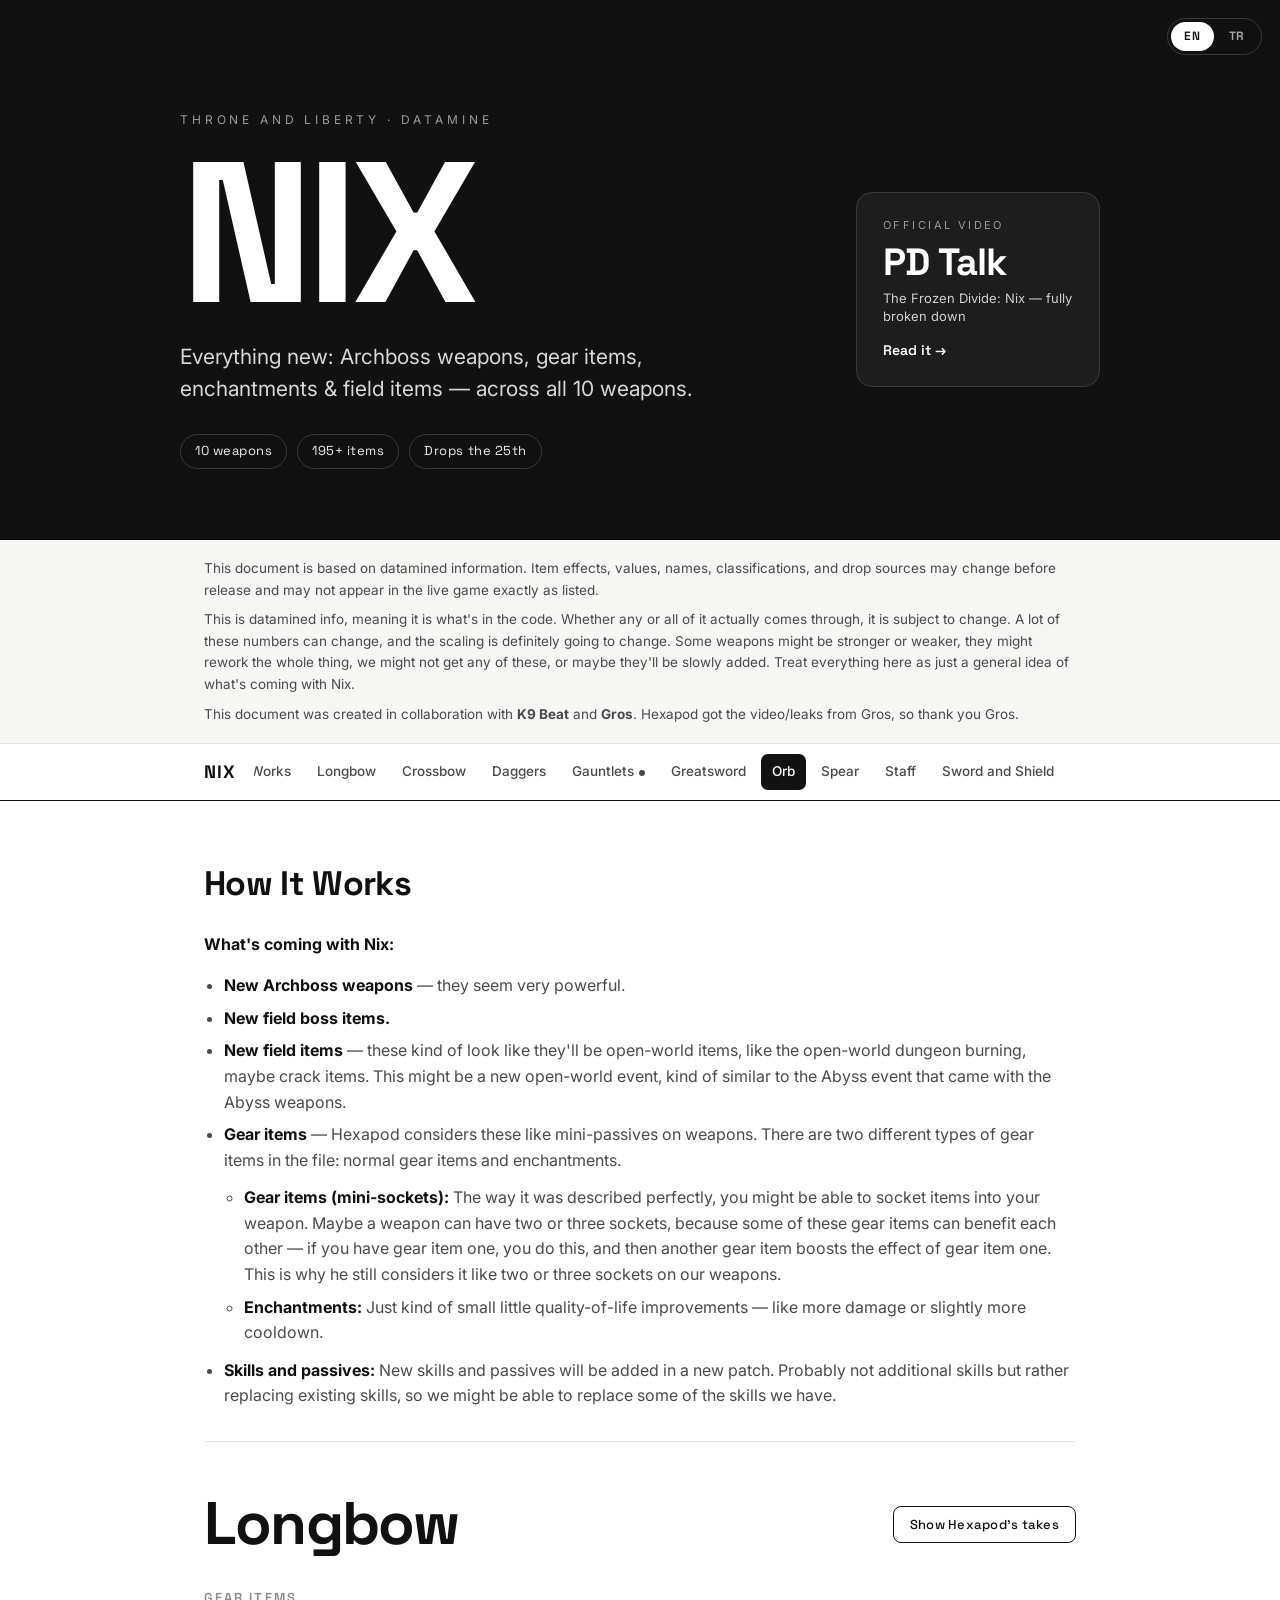
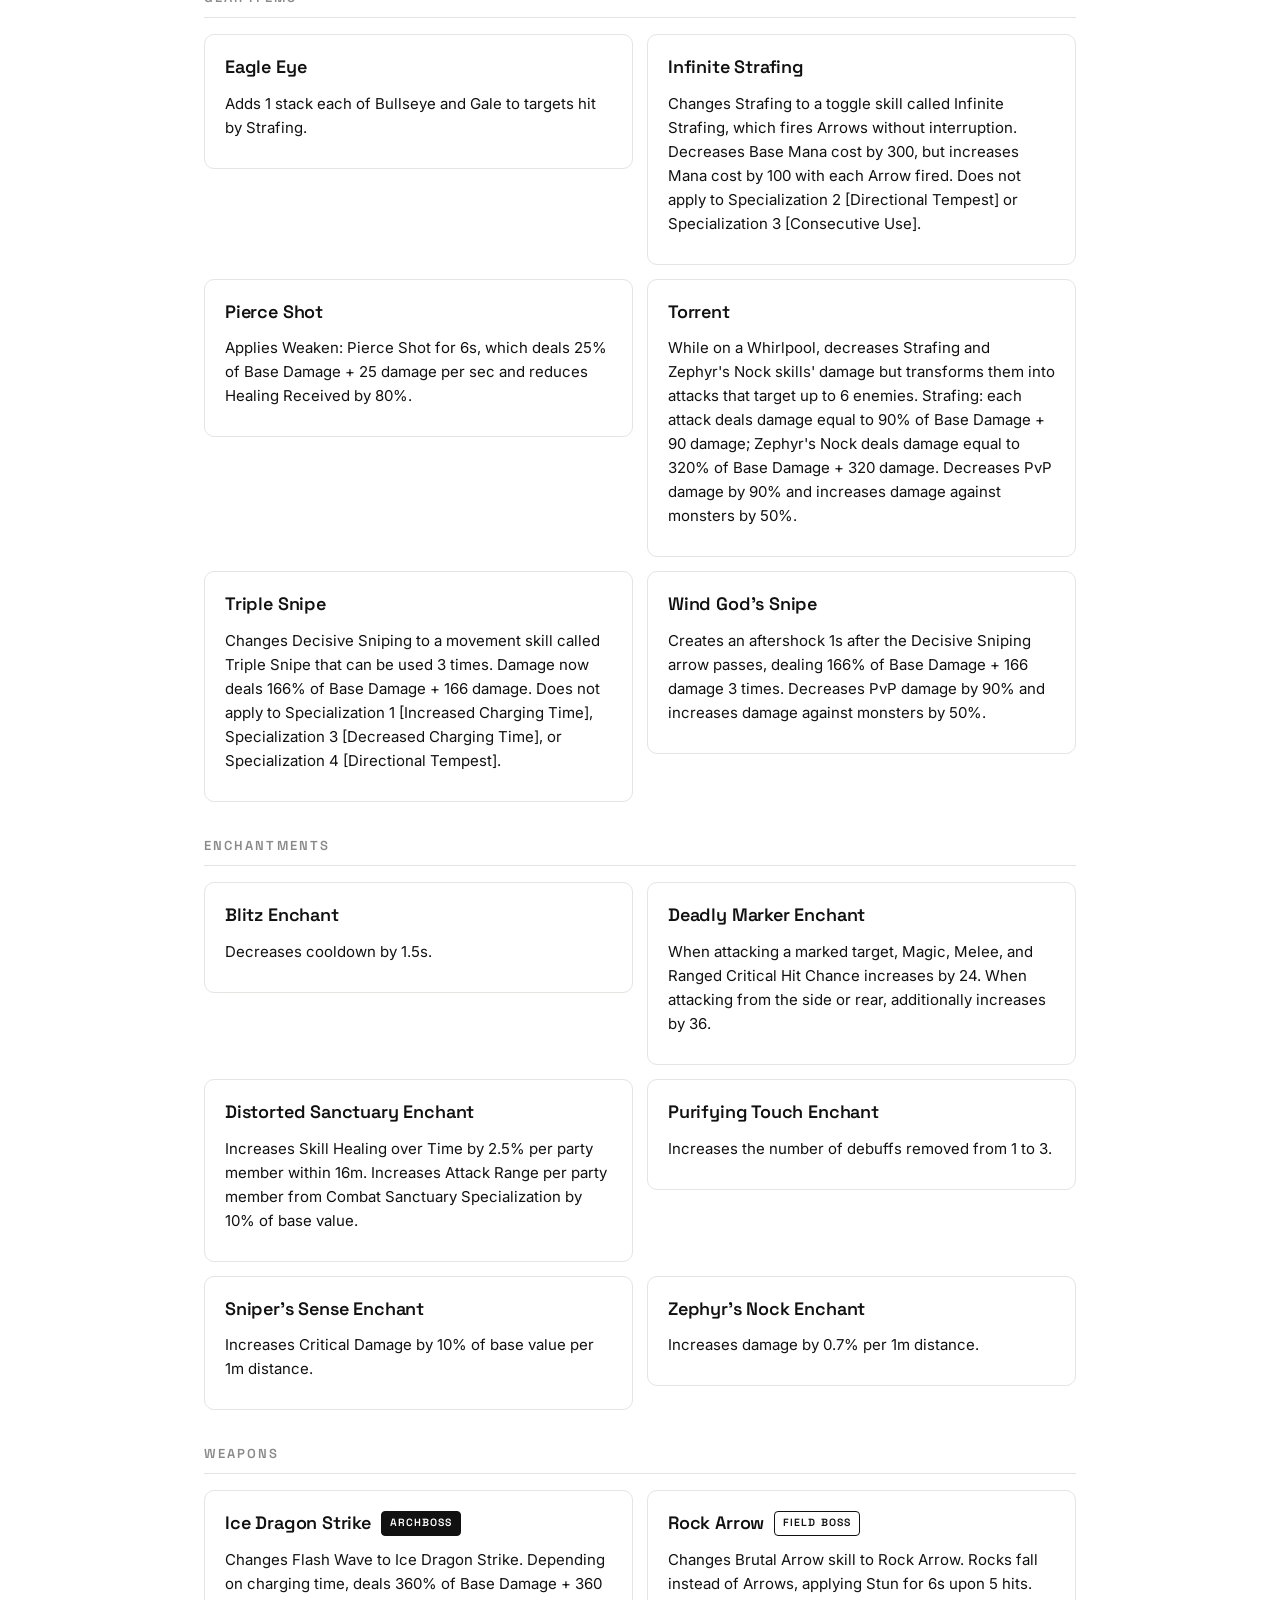
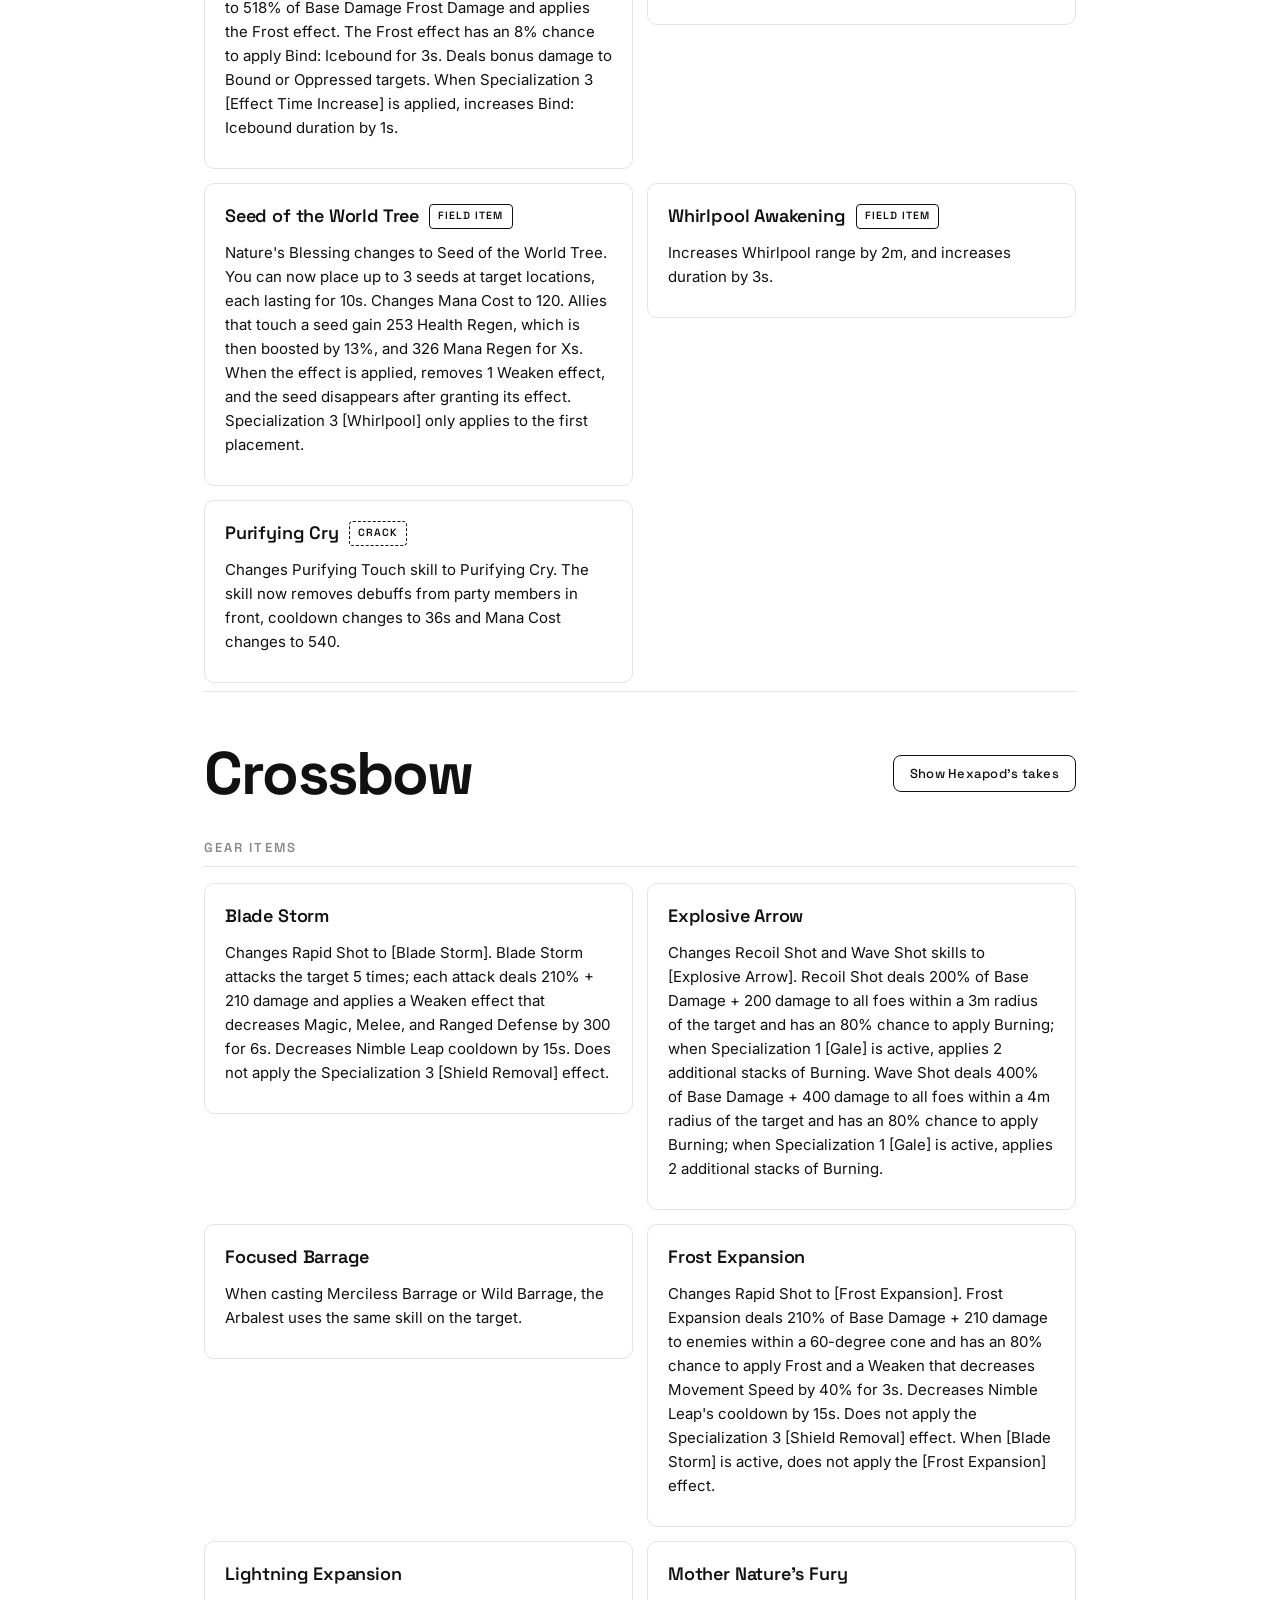
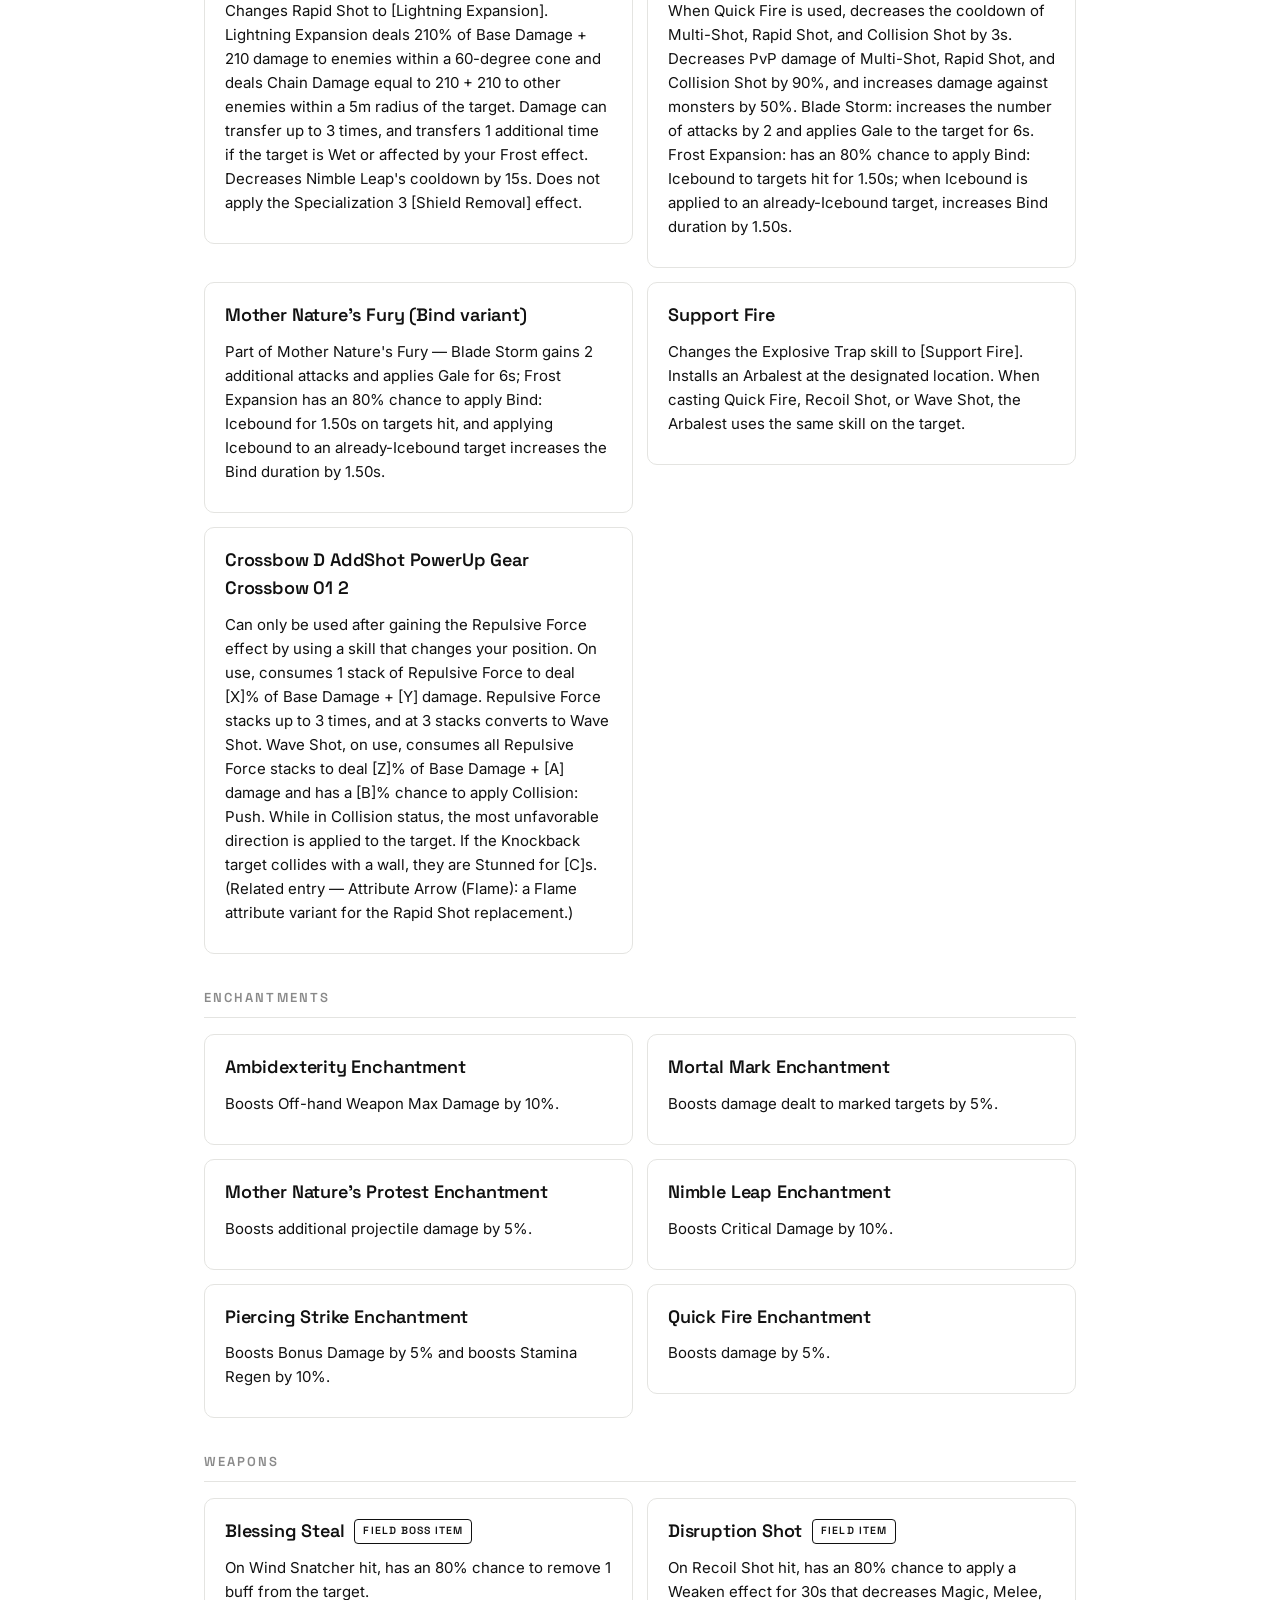
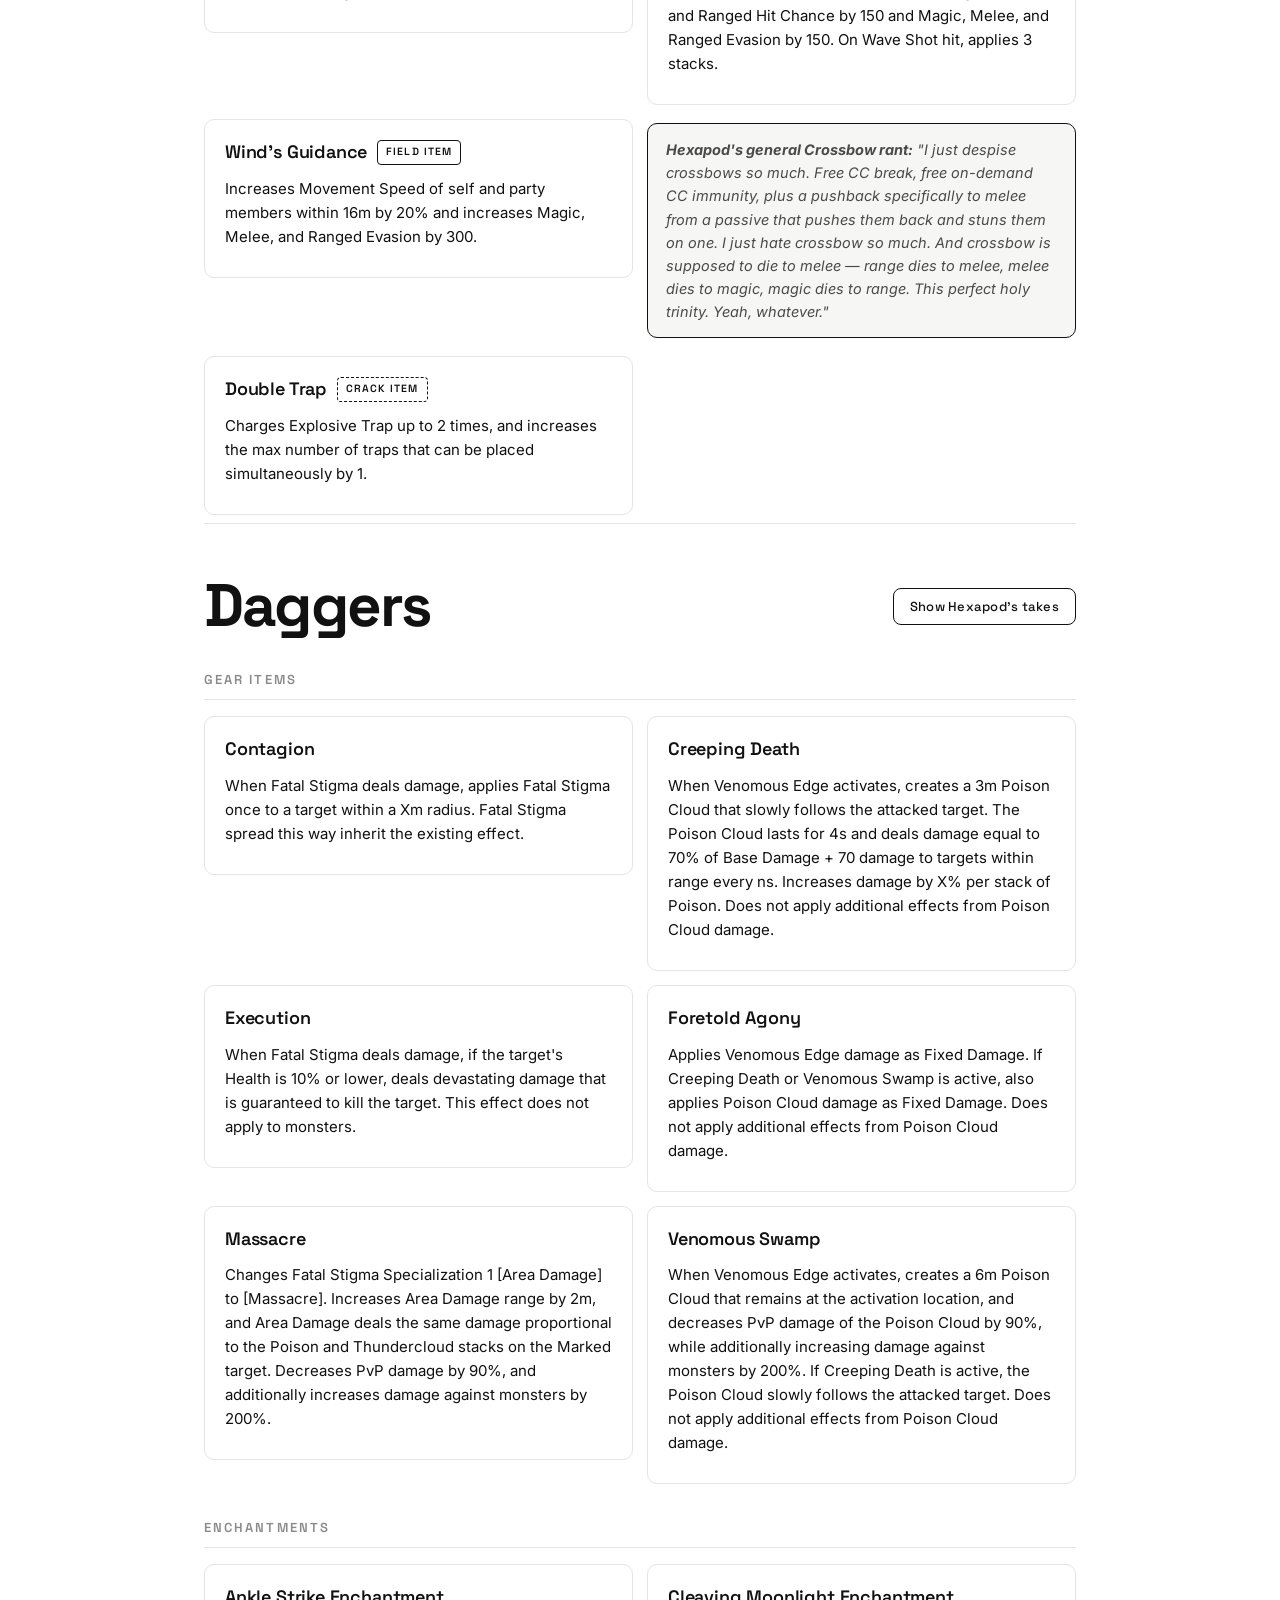
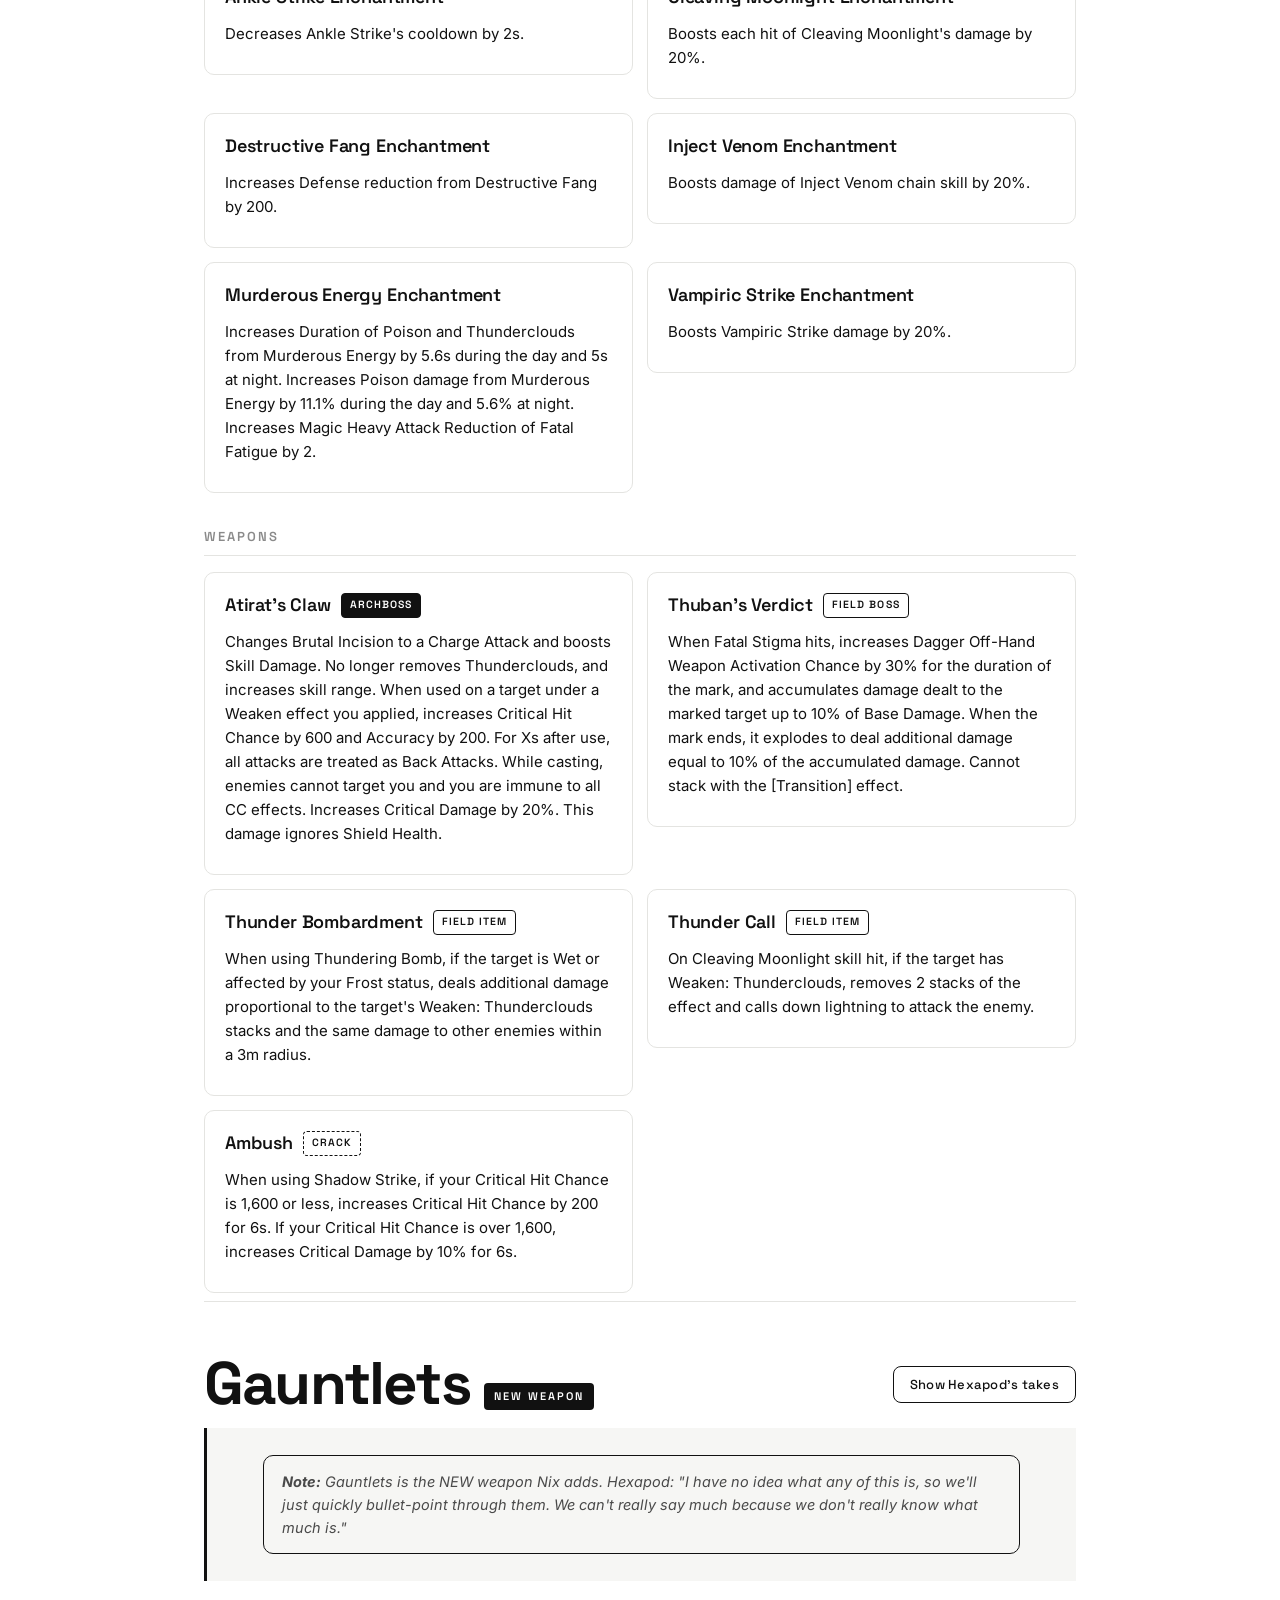
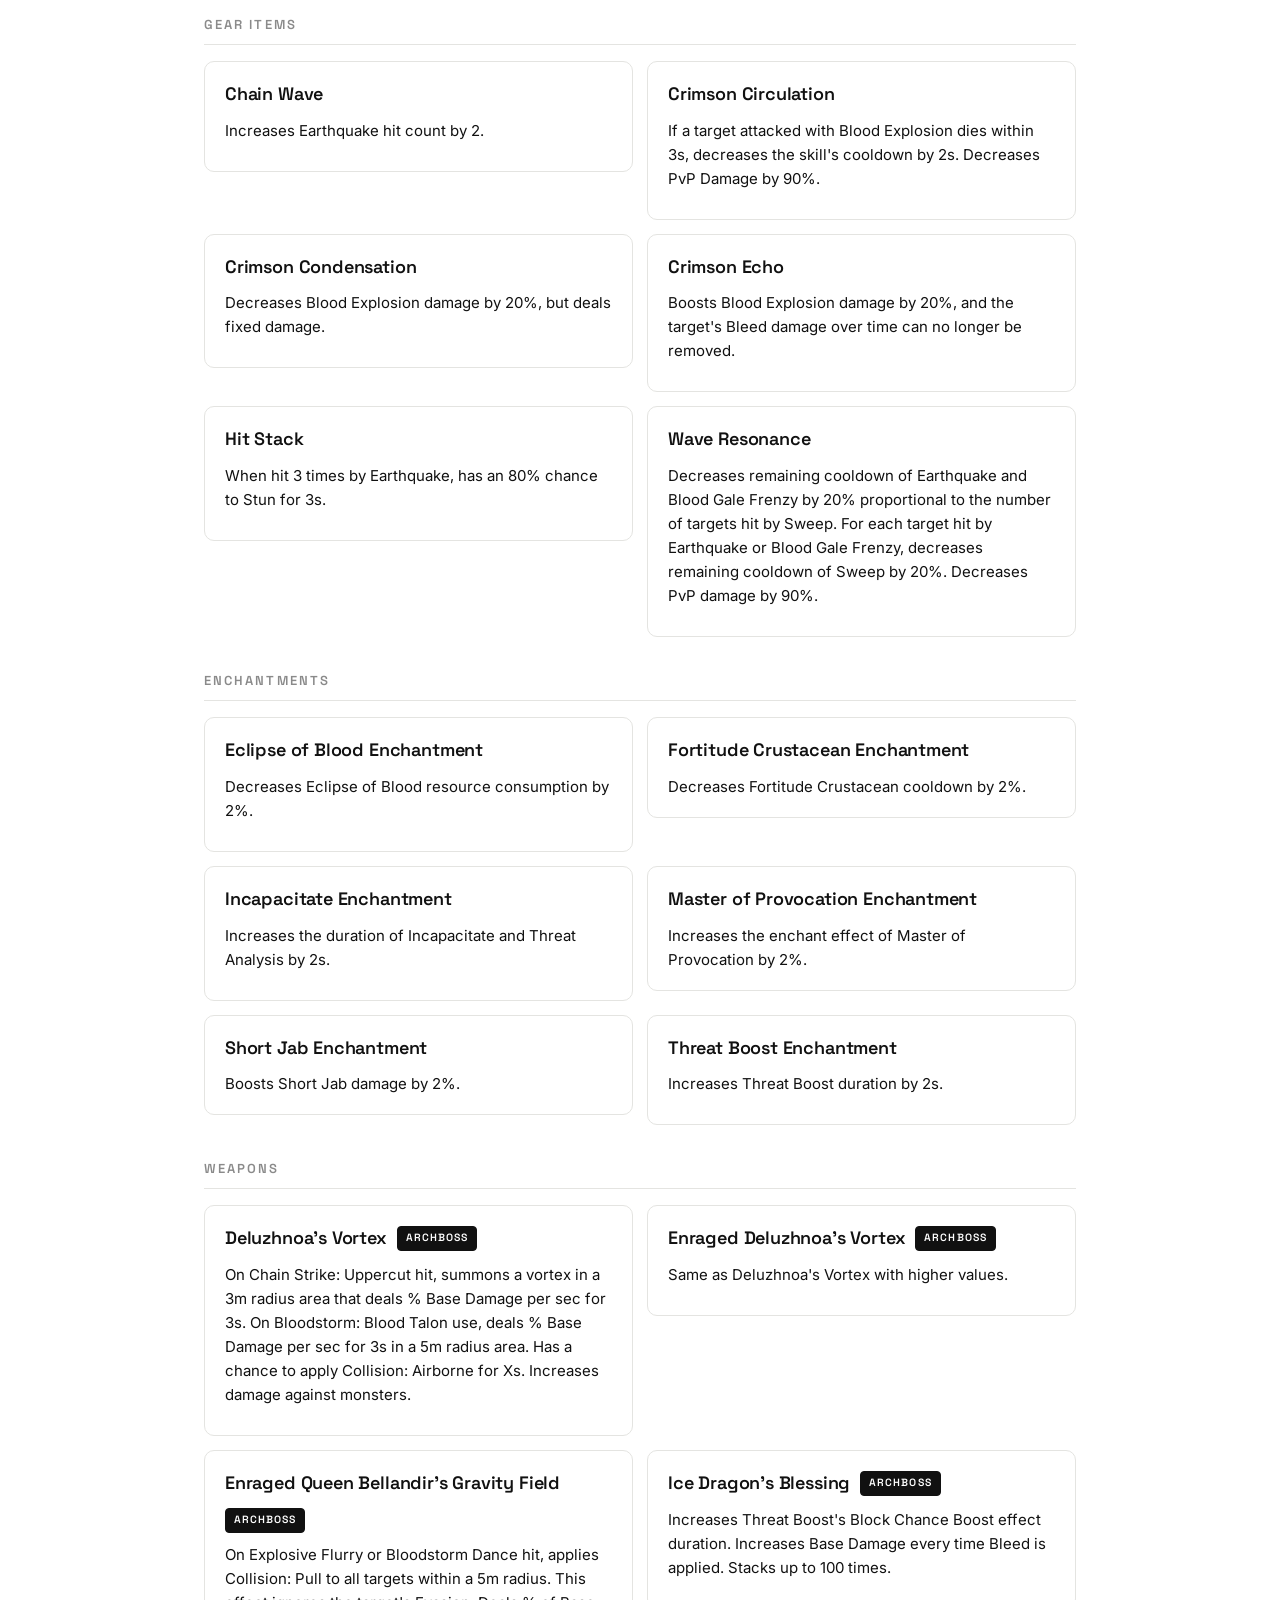
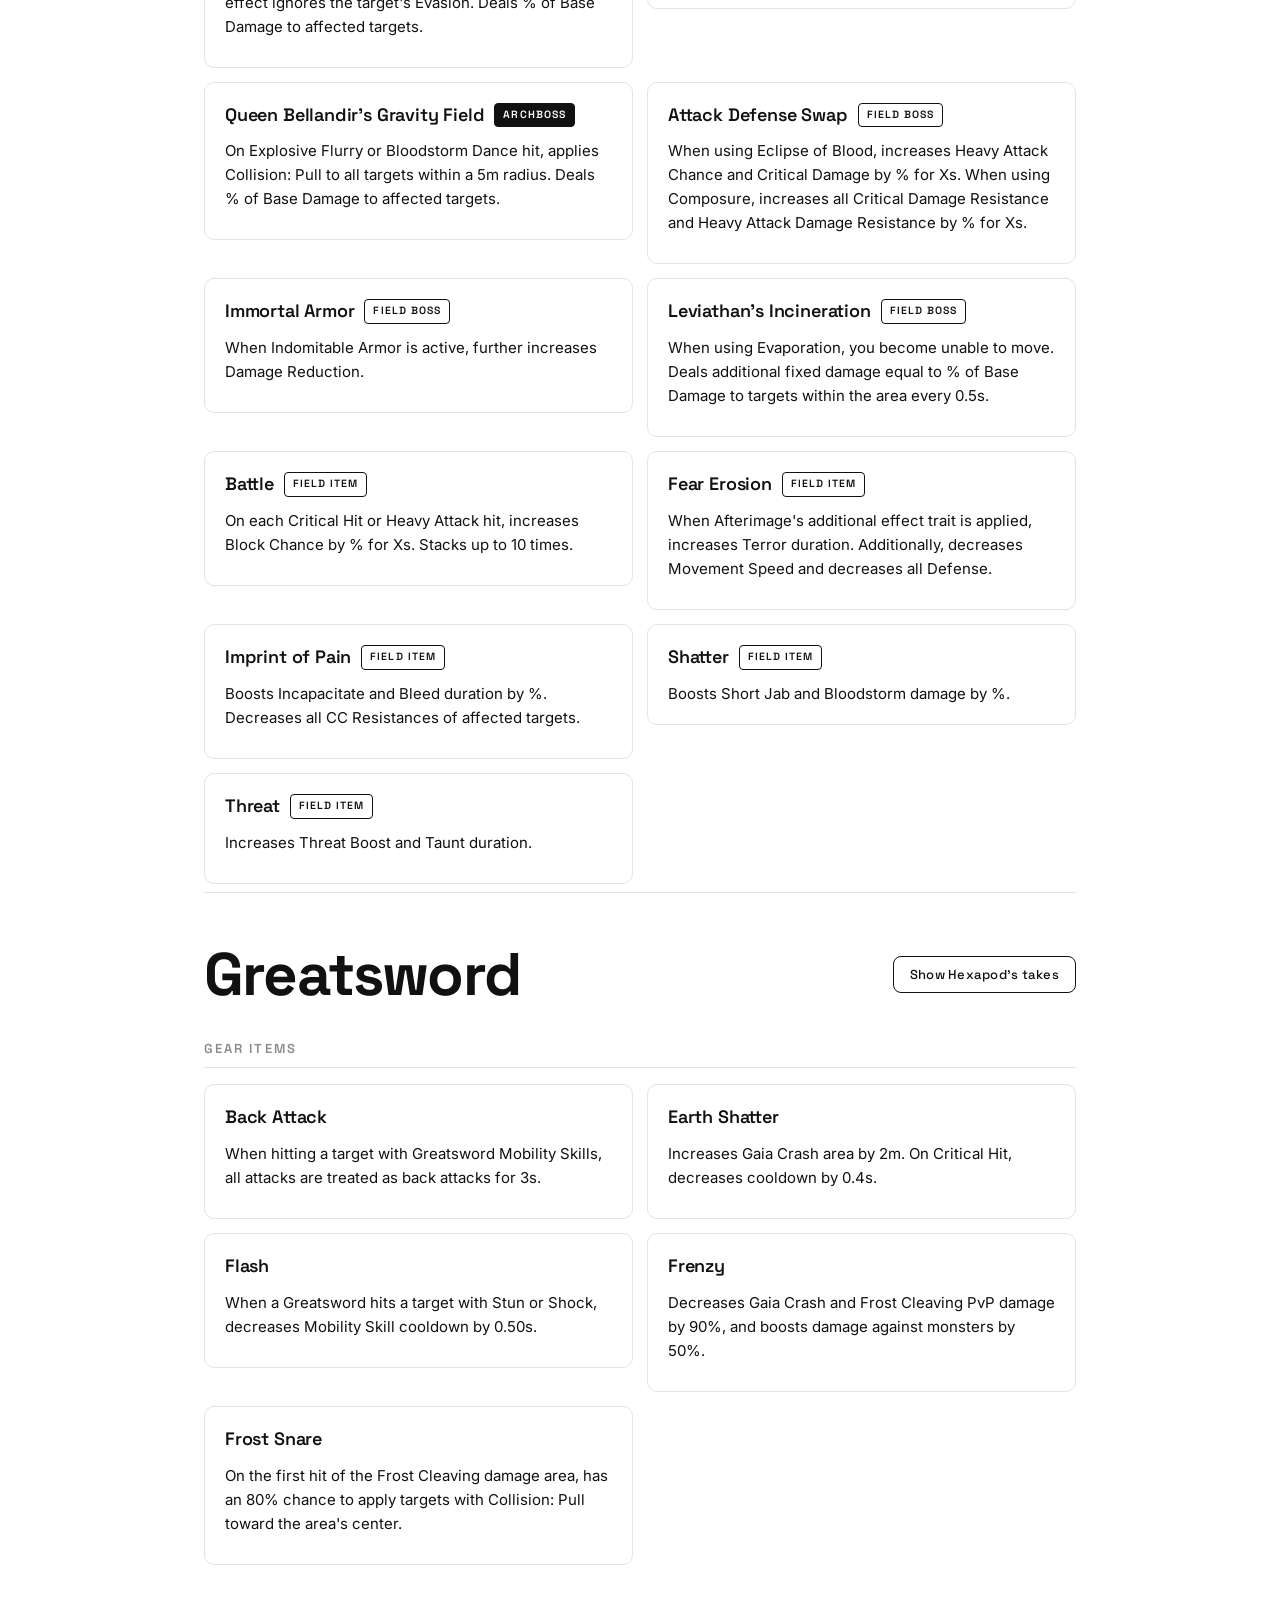
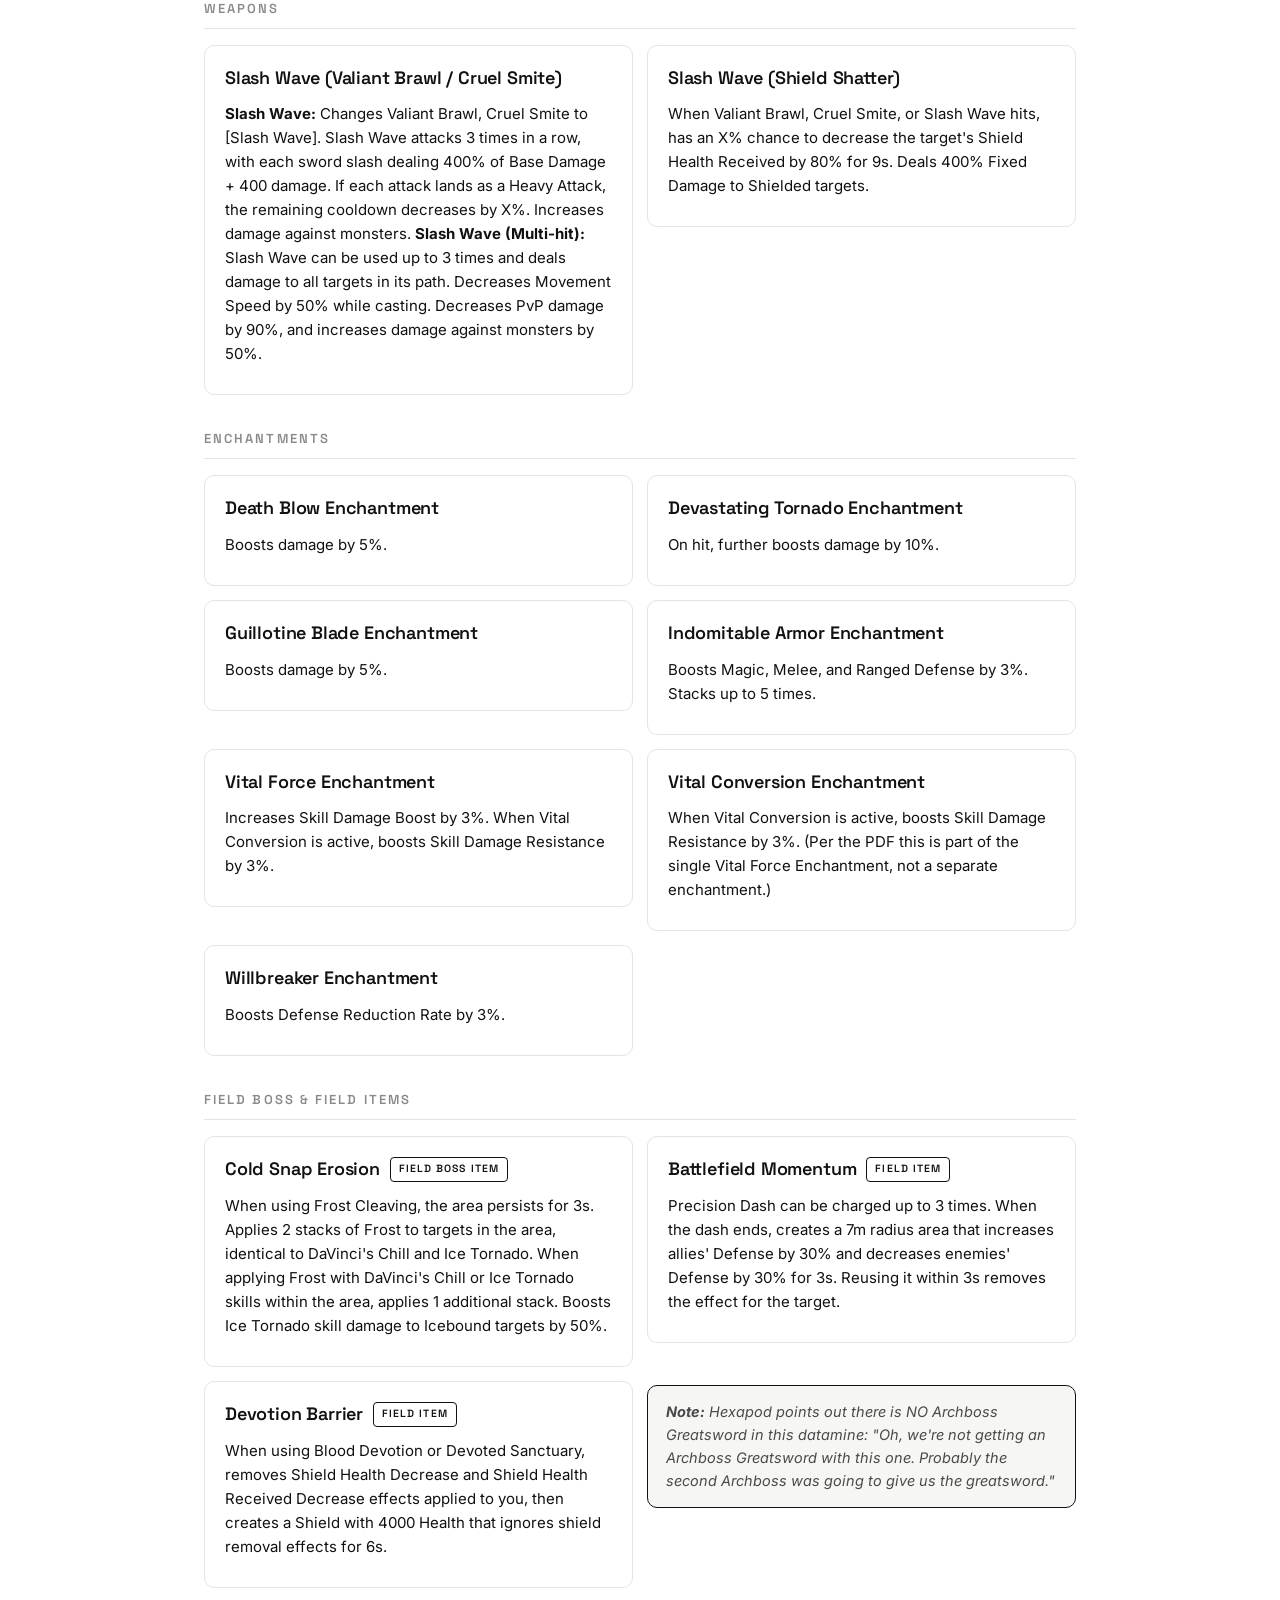
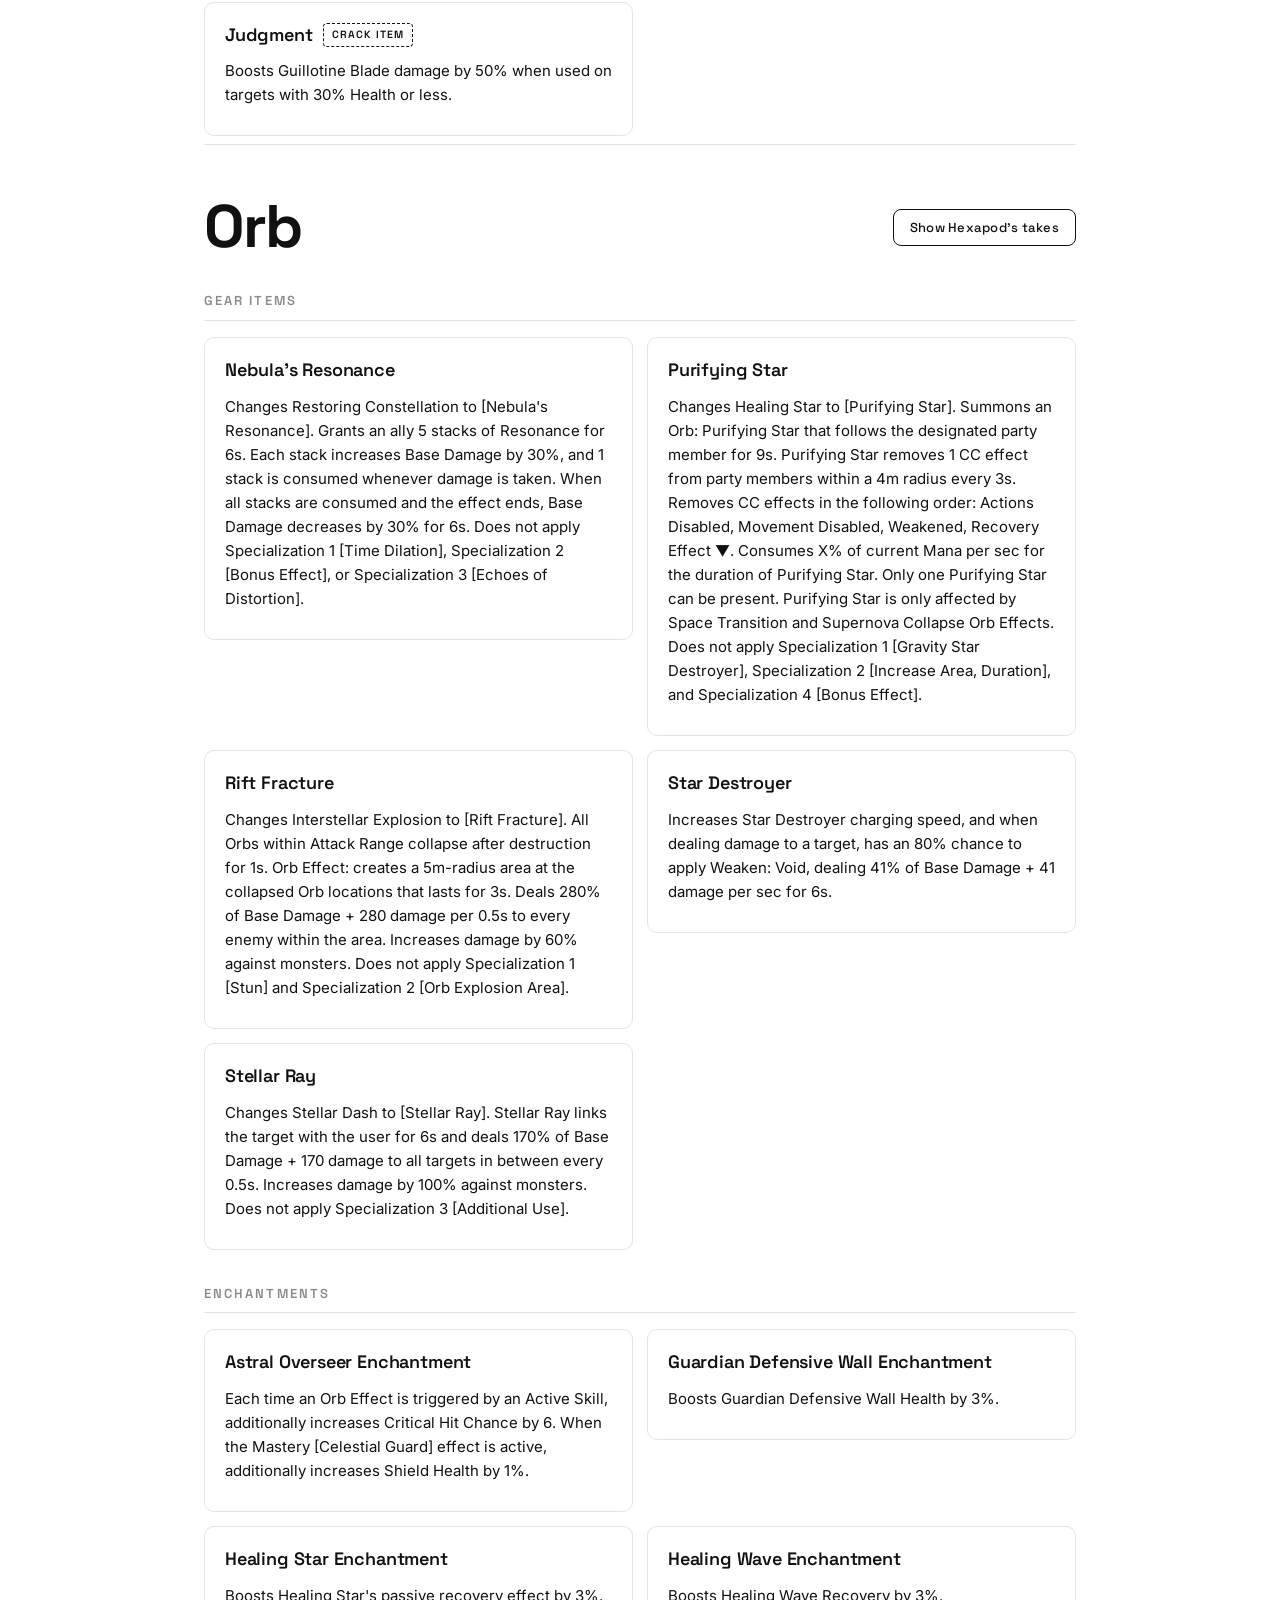
==== commit 4672e710: "feat: PD Talk page + hero CTA (EN), asset cache-busting Add a standalone pdtalk.html that fully brea" ====
--- a/index.html
+++ b/index.html
@@ -8,7 +8,7 @@
 <link rel="preconnect" href="https://fonts.googleapis.com">
 <link rel="preconnect" href="https://fonts.gstatic.com" crossorigin>
 <link href="https://fonts.googleapis.com/css2?family=Space+Grotesk:wght@400;500;600;700&family=Inter:wght@400;500;600&display=swap" rel="stylesheet">
-<link rel="stylesheet" href="style.css">
+<link rel="stylesheet" href="style.css?v=ddc37dde">
 </head>
 <body>
 <header class="hero">
@@ -17,14 +17,22 @@
       <a href="tr.html">TR</a>
     </div>
   <div class="hero__inner">
-    <p class="hero__eyebrow">Throne and Liberty · Datamine</p>
-    <h1 class="hero__title">NIX</h1>
-    <p class="hero__sub">Everything new: Archboss weapons, gear items, enchantments &amp; field items — across all 10 weapons.</p>
-    <div class="hero__meta">
-      <span>10 weapons</span>
-      <span>195+ items</span>
-      <span>Drops the 25th</span>
-    </div>
+    <div class="hero__main">
+      <p class="hero__eyebrow">Throne and Liberty · Datamine</p>
+      <h1 class="hero__title">NIX</h1>
+      <p class="hero__sub">Everything new: Archboss weapons, gear items, enchantments &amp; field items — across all 10 weapons.</p>
+      <div class="hero__meta">
+        <span>10 weapons</span>
+        <span>195+ items</span>
+        <span>Drops the 25th</span>
+      </div>
+    </div>
+    <a class="pd-cta" href="pdtalk.html">
+        <span class="pd-cta__kicker">Official video</span>
+        <span class="pd-cta__title">PD Talk</span>
+        <span class="pd-cta__sub">The Frozen Divide: Nix — fully broken down</span>
+        <span class="pd-cta__arrow">Read it →</span>
+      </a>
   </div>
 </header>
 
@@ -1270,6 +1278,6 @@
 </footer>
 
 <button class="totop" id="totop" aria-label="Back to top">↑</button>
-<script src="script.js"></script>
+<script src="script.js?v=19306cb2"></script>
 </body>
 </html>
--- a/style.css
+++ b/style.css
@@ -65,7 +65,61 @@
 }
 .lang-switch a:hover { color: #fff; }
 .lang-switch a.is-current { background: #fff; color: var(--ink); }
-.hero__inner { max-width: var(--max); margin: 0 auto; }
+.hero__inner {
+  max-width: var(--max);
+  margin: 0 auto;
+  display: flex;
+  align-items: flex-end;
+  justify-content: space-between;
+  gap: 36px;
+}
+.hero__main { flex: 1 1 auto; min-width: 0; }
+
+/* Big PD Talk call-to-action card in the hero (EN home only) */
+.pd-cta {
+  flex-shrink: 0;
+  align-self: center;
+  display: flex;
+  flex-direction: column;
+  width: 244px;
+  padding: 24px 26px;
+  border: 1px solid #3a3a3a;
+  border-radius: 16px;
+  background: rgba(255, 255, 255, 0.05);
+  color: #fff;
+  text-decoration: none;
+  transition: background 0.18s, border-color 0.18s, transform 0.18s;
+}
+.pd-cta:hover {
+  background: #fff;
+  color: var(--ink);
+  border-color: #fff;
+  transform: translateY(-3px);
+}
+.pd-cta__kicker {
+  font-family: var(--sans);
+  text-transform: uppercase;
+  letter-spacing: 0.22em;
+  font-size: 11px;
+  color: #9a9a9a;
+}
+.pd-cta:hover .pd-cta__kicker { color: var(--ink-faint); }
+.pd-cta__title {
+  font-family: var(--serif);
+  font-weight: 700;
+  font-size: 38px;
+  line-height: 1;
+  letter-spacing: -0.02em;
+  margin: 8px 0 0;
+}
+.pd-cta__sub { font-size: 13px; color: #cfcfcf; margin-top: 8px; line-height: 1.4; }
+.pd-cta:hover .pd-cta__sub { color: var(--ink-soft); }
+.pd-cta__arrow {
+  font-family: var(--serif);
+  font-weight: 600;
+  font-size: 14px;
+  margin-top: 14px;
+}
 .hero__eyebrow {
   font-family: var(--sans);
   text-transform: uppercase;
@@ -420,10 +474,70 @@
 .totop.is-visible { opacity: 1; pointer-events: auto; }
 .totop:hover { transform: translateY(-2px); }
 
+/* ===== PD Talk standalone page (pdtalk.html) ===== */
+.hero__cta-row { display: flex; gap: 12px; flex-wrap: wrap; margin-top: 28px; }
+.hero__back,
+.hero__watch {
+  display: inline-flex;
+  align-items: center;
+  padding: 10px 18px;
+  border-radius: 8px;
+  font-family: var(--serif);
+  font-size: 13px;
+  font-weight: 500;
+  text-decoration: none;
+  transition: background 0.15s, opacity 0.15s;
+}
+.hero__back { border: 1px solid #3a3a3a; color: #eee; }
+.hero__back:hover { background: rgba(255, 255, 255, 0.08); }
+.hero__watch { background: #fff; color: var(--ink); }
+.hero__watch:hover { opacity: 0.85; }
+.pd-main { padding-top: 40px; padding-bottom: 10px; }
+.pd-main > .pd-sub:first-of-type { margin-top: 0; }
+.pd-intro { font-size: 16px; color: var(--ink-soft); margin: 0 0 22px; }
+.pd-sub {
+  font-family: var(--serif);
+  font-size: clamp(18px, 3vw, 22px);
+  font-weight: 600;
+  letter-spacing: -0.01em;
+  margin: 28px 0 10px;
+  padding-bottom: 7px;
+  border-bottom: 1px solid var(--line);
+}
+.pd-list { margin: 0 0 4px; padding-left: 20px; }
+.pd-list li { margin: 6px 0; color: var(--ink); }
+.pd-p { margin: 8px 0; color: var(--ink); }
+
+/* Screenshot figure + dashed placeholder when the image file is missing */
+.pd-shot { margin: 16px 0 24px; }
+.pd-shot img {
+  width: 100%;
+  display: block;
+  border: 1px solid var(--line);
+  border-radius: 10px;
+}
+.pd-shot figcaption { font-size: 13px; color: var(--ink-faint); margin-top: 8px; }
+.pd-ts { font-family: var(--serif); font-weight: 600; color: var(--ink); }
+.pd-shot.is-missing {
+  border: 1px dashed var(--line-strong);
+  border-radius: 10px;
+  padding: 20px;
+  background: var(--bg-soft);
+}
+.pd-shot.is-missing img { display: none; }
+.pd-shot.is-missing figcaption { margin-top: 0; font-size: 14px; color: var(--ink-soft); }
+.pd-shot.is-missing figcaption::before {
+  content: "📷 Screenshot needed — ";
+  font-weight: 600;
+  color: var(--ink);
+}
+
 /* ===== Responsive ===== */
 /* Below the grid breakpoint: one item per row ("una sub alta"). */
 @media (max-width: 760px) {
   .items { grid-template-columns: 1fr; }
+  .hero__inner { flex-direction: column; align-items: stretch; gap: 28px; }
+  .pd-cta { width: auto; align-self: stretch; }
 }
 
 @media (max-width: 640px) {
